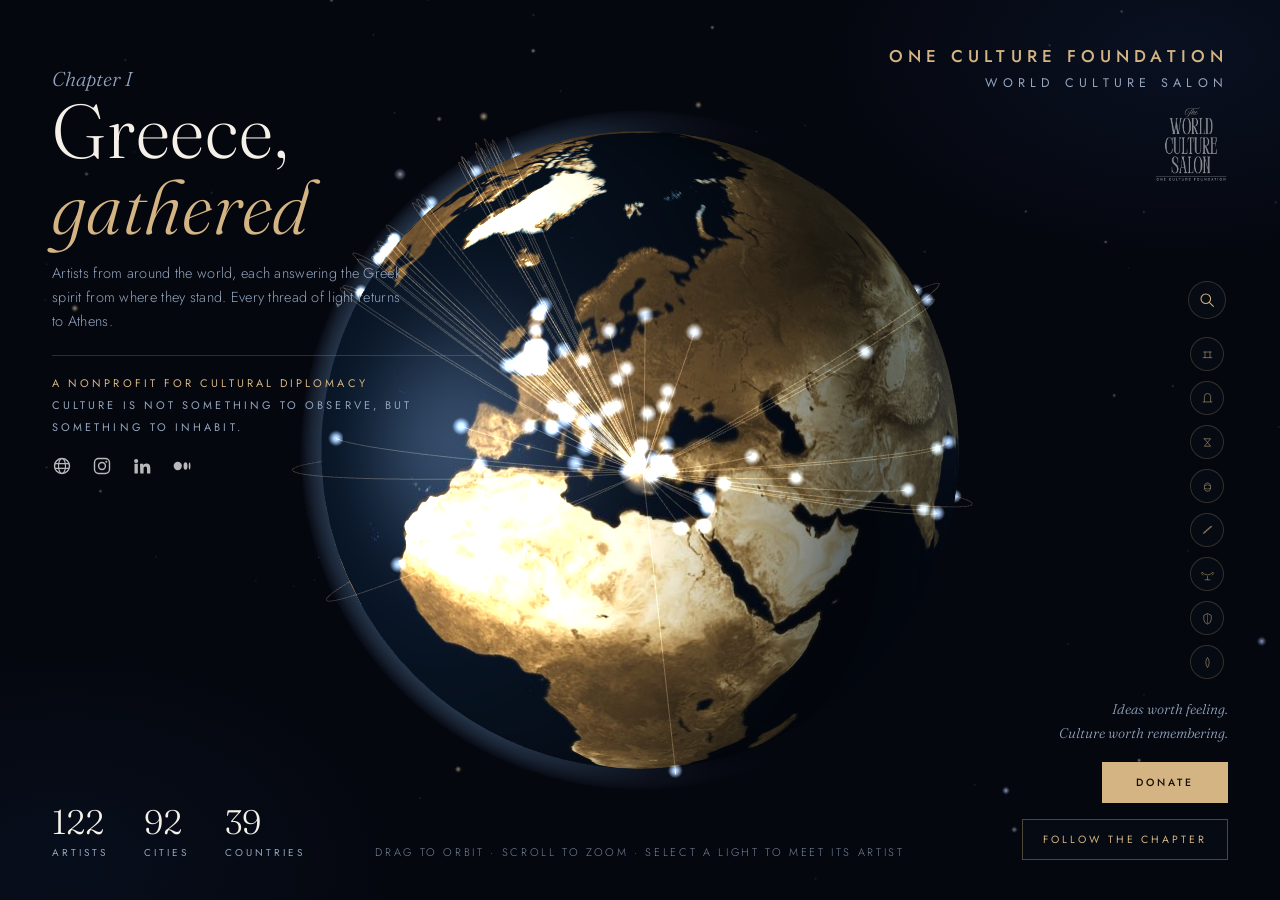
==== index.html @ 8b9537d1 "Match existing per-file line endings" ====
<!DOCTYPE html>
<html lang="en">
<head>
<meta charset="UTF-8">
<meta name="viewport" content="width=device-width, initial-scale=1.0">
<title>World Culture Salon · Chapter I — Greece | One Culture Foundation</title>
<meta name="description" content="Artists from around the world in conversation with the Greek spirit. An interactive gallery by One Culture Foundation.">
<link rel="stylesheet" href="fonts.css">
<style>
  :root{
    --void:#05070f;
    --nebula-violet:#241a4d;
    --nebula-blue:#0c2038;
    --aegean:#7fb3d9;
    --gold:#d4b483;
    --gold-dim:rgba(212,180,131,0.35);
    --marble:#f5f1e8;
    --mist:#93a5bd;
    --hairline:rgba(212,180,131,0.22);
  }
  *{box-sizing:border-box;margin:0;padding:0;}
  html,body{height:100%;overflow:hidden;}
  body{
    background:var(--void);
    color:var(--marble);
    font-family:'Jost','Avenir Next','Segoe UI',sans-serif;
    font-weight:300;
  }
  body.fallback-mode{overflow:auto;height:auto;}
  /* one hue family only — deep aegean, kept to the far corners so the centre stays black */
  body::before{
    content:"";position:fixed;inset:0;z-index:0;pointer-events:none;
    background:
      radial-gradient(ellipse 46% 38% at 92% 6%, rgba(26,54,104,0.20), transparent 60%),
      radial-gradient(ellipse 44% 40% at 5% 96%, rgba(16,46,84,0.18), transparent 60%),
      var(--void);
  }
  #app{position:relative;width:100vw;height:100vh;z-index:1;}
  body.fallback-mode #app{height:auto;min-height:100vh;}
  @supports (height:100dvh){ #app{height:100dvh;} }
  #globe-canvas{position:absolute;inset:0;}

  /* ---------- loading ---------- */
  #loading{
    position:fixed;inset:0;z-index:20;display:flex;
    flex-direction:column;align-items:center;justify-content:center;gap:26px;
    background:var(--void);transition:opacity .8s ease;
  }
  #loading.done{opacity:0;pointer-events:none;}
  #loading .loading-mark{
    width:168px;height:auto;display:block;opacity:0;
    filter:drop-shadow(0 0 28px rgba(212,180,131,0.14));
    animation:markIn 1.5s cubic-bezier(.22,.8,.3,1) .1s both;
  }
  @keyframes markIn{
    from{opacity:0;transform:scale(.95) translateY(8px);}
    to{opacity:1;transform:scale(1) translateY(0);}
  }
  #loading .loading-track{position:relative;animation:rise 1s .6s ease both;}
  #loading .loading-bar{
    width:170px;height:1px;background:rgba(212,180,131,0.18);
    overflow:hidden;position:relative;
  }
  #loading .loading-bar i{
    display:block;height:100%;width:0%;background:var(--gold);
    box-shadow:0 0 9px rgba(212,180,131,0.65);
  }
  /* the shooting star riding the tip of the progress — the same soft
     glow as the artist lights on the globe, trailing a comet tail that
     lengthens as it travels */
  #loading .loading-star{
    position:absolute;top:50%;left:0;width:7px;height:7px;border-radius:50%;
    transform:translate(-50%,-50%);
    background:#fff;
    box-shadow:
      0 0 6px 2px rgba(255,255,255,0.9),
      0 0 14px 6px rgba(212,190,150,0.5),
      0 0 30px 14px rgba(170,195,235,0.22);
  }
  #loading .loading-star::before{
    content:"";position:absolute;right:4px;top:50%;
    width:var(--tail,0px);height:2px;transform:translateY(-50%);
    background:linear-gradient(to left, rgba(255,255,255,0.8), rgba(212,180,131,0.3) 45%, transparent);
    border-radius:2px;
  }
  #loading .loading-label{
    font-size:10px;letter-spacing:0.32em;text-transform:uppercase;color:var(--mist);
    opacity:0;animation:rise 1s .75s ease both;min-height:12px;
  }
  #loading .loading-label b{color:var(--gold);font-weight:400;}

  /* ---------- museum wall label ---------- */
  /* NO animation on this container: an ancestor with a (filling) transform
     animation becomes the containing block for position:fixed children,
     which would pin the desktop top-right eyebrow to this box instead of
     the viewport. The entrance rise lives on the children instead. */
  .label-block{
    position:absolute;top:44px;left:52px;z-index:5;max-width:430px;
  }
  .eyebrow,.chapter,h1,.dek{animation:rise 1.2s ease both;}
  .eyebrow{
    font-size:17px;letter-spacing:0.3em;text-transform:uppercase;
    color:var(--gold);font-weight:500;line-height:1.5;
  }
  .eyebrow a{
    color:var(--gold);text-decoration:none;
    border-bottom:1px solid transparent;padding-bottom:2px;
    transition:border-color .25s,color .25s;
  }
  .eyebrow a:hover,.eyebrow a:focus-visible{
    color:#e3c795;border-bottom-color:var(--gold-dim);
  }
  .eyebrow .salon{
    display:block;font-size:12.5px;letter-spacing:0.42em;
    color:var(--mist);font-weight:400;margin-top:4px;
  }
  /* on desktop the org signature moves to the top-right corner, so the
     chapter title owns the top-left; narrow screens keep it above the title.
     the mark sits under the signature text, completing the lockup — it only
     exists on desktop, where the corner has room for it */
  .sig-mark{display:none;}
  @media (min-width:901px){
    .eyebrow{position:fixed;top:44px;right:52px;text-align:right;z-index:5;}
    .chapter{margin-top:0;}
    .sig-mark{display:block;margin-top:14px;}
    /* the mark speaks through opacity alone — no underline like the text links */
    .eyebrow a.sig-mark,.eyebrow a.sig-mark:hover,.eyebrow a.sig-mark:focus-visible{border-bottom:none;}
    .sig-mark img{width:74px;height:auto;display:block;margin-left:auto;opacity:0.55;transition:opacity .3s;}
    .sig-mark:hover img,.sig-mark:focus-visible img{opacity:0.95;}
  }
  .chapter{
    font-family:'Fraunces',Georgia,serif;font-style:italic;font-weight:300;
    font-size:20px;color:var(--mist);margin-top:22px;
  }
  h1{
    font-family:'Fraunces',Georgia,serif;font-weight:300;
    font-size:76px;line-height:1;letter-spacing:0.01em;
    color:var(--marble);margin-top:2px;
  }
  h1 .accent{color:var(--gold);font-style:italic;}
  .dek{
    margin-top:16px;font-size:14.5px;line-height:1.65;color:var(--mist);
    font-weight:300;letter-spacing:0.02em;max-width:360px;
  }
  .diplomacy{
    margin-top:22px;padding-top:16px;border-top:1px solid var(--hairline);
    font-size:11px;letter-spacing:0.28em;text-transform:uppercase;
    color:var(--gold);font-weight:400;line-height:2;
    animation:rise 1.2s ease both;
  }
  .diplomacy span{color:var(--mist);}
  .social-row{margin-top:18px;display:flex;gap:20px;align-items:center;animation:rise 1.2s .25s ease both;}
  .social-row a{
    color:#fff;opacity:0.72;display:flex;
    padding:6px;margin:-6px; /* bigger hit target, same visual footprint */
    transition:opacity .25s,color .25s;
  }
  .social-row a:hover,.social-row a:focus-visible{opacity:1;color:var(--gold);}
  .social-row svg{width:20px;height:20px;display:block;}

  /* ---------- search & culture buttons ---------- */
  .search-btn{
    position:absolute;top:44px;right:52px;z-index:6;
    width:46px;height:46px;border-radius:50%;
    border:1px solid var(--hairline);background:rgba(9,16,26,0.5);
    backdrop-filter:blur(6px);color:var(--gold);cursor:pointer;
    display:flex;align-items:center;justify-content:center;
    transition:border-color .25s,background .25s;
    animation:rise 1.2s .3s ease both;
  }
  .search-btn:hover,.search-btn:focus-visible{
    border-color:var(--gold);background:rgba(212,180,131,0.12);
  }
  /* the culture rail (below) is the desktop entry point; this button only
     resurfaces on narrow screens where a fixed rail has nowhere to sit */
  .search-btn.culture-btn{right:110px;display:none;}
  body.fallback-mode .search-btn{display:none;}
  /* on desktop the search lives inside the rail, heading the icon column */
  @media (min-width:901px){
    .culture-rail .search-btn{
      position:static;width:38px;height:38px;flex:none;
      margin-bottom:8px;animation:none;
    }
    .culture-rail .search-btn svg{width:16px;height:16px;}
  }

  /* ---------- culture rail: a quiet spine of Greek ideas, off the globe entirely ---------- */
  /* the right edge only has the search button above and the mission line
     below, both short and fixed-height, so a modest fixed clearance clears
     them at any realistic viewport height. overflow is left visible (no
     scroll clipping) because the flyout labels below need to escape the
     rail's own box to the left without being cut off. */
  .culture-rail{
    position:absolute;right:52px;top:190px;bottom:130px;z-index:5;
    display:flex;flex-direction:column;align-items:center;justify-content:center;
    gap:10px;padding:6px 2px;
    animation:rise 1.2s .4s ease both;
  }
  .rail-item{
    position:relative;width:34px;height:34px;border-radius:50%;flex:none;
    border:1px solid var(--hairline);background:rgba(9,16,26,0.45);
    backdrop-filter:blur(4px);color:var(--gold);cursor:pointer;
    display:flex;align-items:center;justify-content:center;
    transition:border-color .25s,background .25s,transform .25s;
  }
  .rail-item svg{width:15px;height:15px;overflow:visible;}
  .rail-item:hover,.rail-item:focus-visible{
    border-color:var(--gold);background:rgba(212,180,131,0.14);transform:scale(1.08);
  }
  .rail-flyout{
    position:absolute;right:52px;top:50%;transform:translateY(-50%) translateX(6px);
    white-space:nowrap;pointer-events:none;text-align:right;
    background:rgba(9,16,26,0.92);border:1px solid var(--hairline);border-radius:3px;
    padding:9px 16px;opacity:0;transition:opacity .2s,transform .2s;
  }
  .rail-flyout b{
    font-family:'Fraunces',Georgia,serif;font-weight:400;font-size:14px;color:var(--marble);
  }
  .rail-flyout i{font-style:italic;color:var(--gold);font-size:12px;margin-left:8px;}
  .rail-item:hover .rail-flyout,.rail-item:focus-visible .rail-flyout{
    opacity:1;transform:translateY(-50%) translateX(0);
  }
  body.fallback-mode .culture-rail{display:none;}

  /* ---------- shared full-screen overlay (search + explore-Greece) ---------- */
  .overlay{
    position:fixed;inset:0;z-index:40;
    display:flex;flex-direction:column;align-items:center;
    padding:14vh 24px 40px;overflow-y:auto;
    opacity:0;transition:opacity .3s ease;
  }
  /* the veil lives on a pseudo-element: backdrop-filter on the overlay
     itself would hijack position:fixed for the close button, which then
     scrolls away with the list */
  .overlay::before{
    content:"";position:fixed;inset:0;z-index:-1;
    background:rgba(5,7,15,0.88);backdrop-filter:blur(12px);
  }
  .overlay.open{opacity:1;}
  .overlay[hidden]{display:none;} /* the display:flex above would otherwise defeat `hidden` */
  .overlay-close{
    position:fixed;top:28px;right:36px;z-index:5;
    width:44px;height:44px;border-radius:50%;
    background:rgba(9,16,26,0.55);border:1px solid var(--hairline);
    color:var(--marble);font-size:19px;line-height:1;
    display:flex;align-items:center;justify-content:center;
    cursor:pointer;font-family:inherit;padding:0;
    backdrop-filter:blur(6px);
    transition:border-color .25s,background .25s,color .25s;
  }
  .overlay-close:hover,.overlay-close:focus-visible{
    color:var(--gold);border-color:var(--gold);background:rgba(212,180,131,0.1);
  }
  .overlay-box{width:min(560px,90vw);display:flex;flex-direction:column;flex:none;}
  .overlay-box.wide{width:min(640px,92vw);}
  .overlay-eyebrow{font-size:11px;letter-spacing:0.32em;text-transform:uppercase;color:var(--gold);}
  .overlay-title{
    font-family:'Fraunces',Georgia,serif;font-weight:300;font-style:italic;
    font-size:32px;color:var(--marble);margin-top:10px;line-height:1.15;
  }
  .overlay-sub{font-size:13px;line-height:1.6;color:var(--mist);margin-top:10px;max-width:46ch;}
  #search-input{
    width:100%;background:none;border:none;outline:none;
    border-bottom:1px solid var(--gold-dim);
    font-family:'Fraunces',Georgia,serif;font-weight:300;font-size:30px;
    color:var(--marble);padding:10px 2px 14px;
    transition:border-color .25s;
  }
  #search-input:focus{border-color:var(--gold);}
  #search-input::placeholder{font-style:italic;color:var(--mist);opacity:0.55;}
  .search-count{
    margin-top:16px;font-size:10px;letter-spacing:0.3em;
    text-transform:uppercase;color:var(--gold);min-height:14px;
  }
  .search-results{
    margin-top:6px;overflow-y:auto;max-height:52vh;
    display:flex;flex-direction:column;
  }
  .search-results::-webkit-scrollbar{width:5px;}
  .search-results::-webkit-scrollbar-thumb{background:var(--gold-dim);border-radius:3px;}
  .search-results .list-row,#culture-list .list-row{border-top:1px solid rgba(212,180,131,0.12);}
  .search-results .list-row:last-child,#culture-list .list-item:last-child .list-row{
    border-bottom:1px solid rgba(212,180,131,0.12);
  }
  #culture-list{margin-top:22px;}
  .lr-greek{font-style:italic;color:var(--gold);font-size:0.82em;margin-left:8px;font-weight:400;}

  /* ---------- stats + legend ---------- */
  .meta-block{position:absolute;bottom:40px;left:52px;z-index:5;animation:rise 1.2s .35s ease both;}
  .stats{display:flex;gap:36px;}
  .stat{
    background:none;border:none;padding:0;font-family:inherit;text-align:left;cursor:pointer;
  }
  .stat b{
    display:block;font-family:'Fraunces',Georgia,serif;font-weight:300;
    font-size:34px;color:var(--marble);line-height:1;transition:color .2s;
  }
  .stat span{
    display:block;margin-top:6px;font-size:10px;letter-spacing:0.3em;
    text-transform:uppercase;color:var(--mist);transition:color .2s;
  }
  .stat:hover b,.stat:focus-visible b{color:var(--gold);}
  .stat:hover span,.stat:focus-visible span{color:var(--gold);}
  .hint{
    position:absolute;bottom:40px;left:50%;z-index:5;
    font-size:11px;letter-spacing:0.24em;text-transform:uppercase;color:var(--mist);
    opacity:0.8;animation:riseCentered 1.2s .5s ease both;white-space:nowrap;
  }
  .mission-block{
    position:absolute;bottom:40px;right:52px;z-index:5;max-width:250px;
    display:flex;flex-direction:column;align-items:flex-end;gap:16px;
  }
  .mission{
    max-width:250px;text-align:right;
    font-family:'Fraunces',Georgia,serif;font-style:italic;font-weight:300;
    font-size:14px;line-height:1.7;color:var(--mist);
    animation:rise 1.2s .5s ease both;
  }
  .follow-btn{
    background:rgba(9,16,26,0.45);border:1px solid var(--gold-dim);color:var(--gold);
    font-family:inherit;font-size:10.5px;letter-spacing:0.28em;text-transform:uppercase;
    padding:12px 20px;cursor:pointer;backdrop-filter:blur(4px);
    transition:border-color .25s,background .25s;
    animation:rise 1.2s .58s ease both;
  }
  .follow-btn:hover,.follow-btn:focus-visible{
    border-color:var(--gold);background:rgba(212,180,131,0.12);
  }
  .follow-btn .fl-short{display:none;}
  /* the one solid-gold element on screen: the olive-branch offering.
     everything else gold is outline or type, so the eye lands here first */
  .donate-btn{
    display:flex;align-items:center;justify-content:center;
    background:var(--gold);color:#171008;text-decoration:none;
    font-family:inherit;font-size:10.5px;letter-spacing:0.28em;text-transform:uppercase;
    font-weight:500;padding:13px 34px;white-space:nowrap;
    transition:background .25s,color .25s;
    animation:rise 1.2s .52s ease both;
  }
  .donate-btn:hover,.donate-btn:focus-visible{background:#f6e7c1;color:#0d0a04;}

  /* ---------- follow-the-chapter overlay ---------- */
  #follow-form{display:flex;gap:14px;align-items:flex-end;margin-top:34px;}
  #follow-email{
    flex:1;background:none;border:none;outline:none;
    border-bottom:1px solid var(--gold-dim);
    font-family:'Fraunces',Georgia,serif;font-weight:300;font-size:22px;
    color:var(--marble);padding:8px 2px 12px;min-width:0;
    transition:border-color .25s;
  }
  #follow-email:focus{border-color:var(--gold);}
  #follow-email::placeholder{font-style:italic;color:var(--mist);opacity:0.55;}
  #follow-submit{
    background:none;border:1px solid var(--gold-dim);color:var(--gold);
    font-family:inherit;font-size:10.5px;letter-spacing:0.26em;text-transform:uppercase;
    padding:13px 22px;cursor:pointer;flex:none;
    transition:border-color .25s,background .25s;
  }
  #follow-submit:hover,#follow-submit:focus-visible{
    border-color:var(--gold);background:rgba(212,180,131,0.12);
  }
  #follow-submit:disabled{opacity:0.5;cursor:default;}
  .follow-note{
    margin-top:18px;font-size:12.5px;letter-spacing:0.06em;color:var(--mist);min-height:16px;
  }
  .follow-note.ok{
    font-family:'Fraunces',Georgia,serif;font-style:italic;font-size:19px;
    color:var(--marble);letter-spacing:0.01em;line-height:1.6;
  }
  /* the quiet invitation that appears under a just-cast vote */
  .follow-nudge,.donate-nudge{
    background:none;border:none;cursor:pointer;font-family:inherit;
    padding:0;margin-top:2px;text-align:left;display:block;
    font-size:11px;letter-spacing:0.05em;color:var(--mist);text-decoration:none;
  }
  .follow-nudge i,.donate-nudge i{
    font-family:'Fraunces',Georgia,serif;font-style:italic;
    font-size:13.5px;color:var(--gold);transition:color .25s;
  }
  .follow-nudge:hover i,.follow-nudge:focus-visible i,
  .donate-nudge:hover i,.donate-nudge:focus-visible i{color:#e3c795;}

  /* ---------- artist panel ---------- */
  #artist-panel{
    position:absolute;top:0;right:0;height:100%;width:400px;z-index:10;
    background:linear-gradient(200deg, rgba(14,16,30,0.92), rgba(5,7,15,0.96));
    border-left:1px solid var(--hairline);
    backdrop-filter:blur(14px);
    transform:translateX(100%);transition:transform .45s cubic-bezier(.22,.8,.3,1);
    padding:30px 34px 44px;display:flex;flex-direction:column;gap:14px;
    overflow-y:auto;
  }
  #artist-panel.open{transform:translateX(0);}
  #artist-panel::-webkit-scrollbar{width:5px;}
  #artist-panel::-webkit-scrollbar-thumb{background:var(--gold-dim);border-radius:3px;}
  .panel-close{
    align-self:flex-end;color:var(--mist);
    font-size:22px;cursor:pointer;line-height:1;flex:none;font-family:inherit;
    position:sticky;top:0;z-index:3;
    width:40px;height:40px;border-radius:50%;padding:0;
    display:flex;align-items:center;justify-content:center;
    background:rgba(9,12,22,0.8);border:1px solid transparent;
    transition:color .25s,border-color .25s;
  }
  .panel-close:hover,.panel-close:focus-visible{color:var(--gold);border-color:var(--hairline);}
  .artwork{
    width:100%;min-height:170px;border-radius:2px;flex:none;
    border:1px solid var(--hairline);
    display:flex;flex-direction:column;align-items:center;justify-content:center;gap:10px;
    padding:24px;text-align:center;position:relative;overflow:hidden;
  }
  .artwork::after{
    content:"";position:absolute;inset:0;
    background:radial-gradient(ellipse at 50% 120%, rgba(212,180,131,0.14), transparent 60%);
    pointer-events:none;
  }
  .artwork .title{
    font-family:'Fraunces',Georgia,serif;font-weight:400;font-style:italic;
    font-size:24px;line-height:1.25;color:var(--marble);
  }
  .artwork .medium{
    font-size:10px;letter-spacing:0.32em;text-transform:uppercase;color:var(--gold);
  }
  #panel-detail,#panel-list,#panel-group{display:flex;flex-direction:column;gap:14px;}
  #panel-detail[hidden],#panel-list[hidden],#panel-group[hidden]{display:none;}
  .panel-eyebrow{
    font-size:10px;letter-spacing:0.32em;text-transform:uppercase;color:var(--gold);margin-top:4px;
  }
  .list-rows{display:flex;flex-direction:column;margin-top:6px;}
  .list-item{border-top:1px solid rgba(212,180,131,0.12);}
  .list-item:last-child{border-bottom:1px solid rgba(212,180,131,0.12);}
  .list-row{
    width:100%;background:none;border:none;
    cursor:pointer;text-align:left;font-family:inherit;
    padding:15px 4px;display:flex;flex-direction:column;gap:3px;
    position:relative;transition:background .2s;
  }
  .list-row:hover,.list-row:focus-visible{background:rgba(212,180,131,0.07);}
  .list-row .lr-name{
    font-family:'Fraunces',Georgia,serif;font-weight:300;font-size:19px;color:var(--marble);
    padding-right:26px;
  }
  .list-row .lr-title{
    font-family:'Fraunces',Georgia,serif;font-style:italic;font-size:13px;color:var(--mist);
  }
  .list-row .lr-loc{font-size:10.5px;letter-spacing:0.08em;color:var(--mist);opacity:0.75;}
  .list-row .lr-chevron{
    position:absolute;top:19px;right:6px;
    color:var(--gold);font-size:13px;line-height:1;
    transition:transform .35s ease;
  }
  .list-item.open .lr-chevron{transform:rotate(45deg);}
  .list-item.open>.list-row{background:rgba(212,180,131,0.06);}
  /* inline detail expands right under its name; 0fr -> 1fr animates the height */
  .row-detail{
    display:grid;grid-template-rows:0fr;
    transition:grid-template-rows .45s cubic-bezier(.22,.8,.3,1);
  }
  .list-item.open>.row-detail{grid-template-rows:1fr;}
  .row-detail-inner{
    overflow:hidden;min-height:0;
    display:flex;flex-direction:column;gap:12px;
  }
  .row-detail-inner>:first-child{margin-top:4px;}
  .row-detail-inner>:last-child{margin-bottom:18px;}
  .artwork.mini{min-height:110px;padding:18px;}
  .artwork.mini .title{font-size:20px;}
  /* nested mini-list of artists inside an expanded city/country row */
  .group-artists{display:flex;flex-direction:column;}
  .group-artist-link{
    background:none;border:none;border-top:1px solid rgba(212,180,131,0.1);
    width:100%;text-align:left;font-family:inherit;cursor:pointer;
    padding:9px 2px;display:flex;justify-content:space-between;align-items:baseline;gap:10px;
    color:var(--marble);font-size:13.5px;transition:color .2s;
  }
  .group-artist-link:hover,.group-artist-link:focus-visible{color:var(--gold);}
  .group-artist-link i{
    font-style:italic;color:var(--mist);font-size:12px;flex:none;
    max-width:55%;overflow:hidden;text-overflow:ellipsis;white-space:nowrap;
  }
  .panel-name{
    font-family:'Fraunces',Georgia,serif;font-weight:300;font-size:32px;line-height:1.1;color:var(--marble);
  }
  .panel-country{font-size:12.5px;letter-spacing:0.08em;color:var(--mist);}
  /* the link row spans the same width as the artwork frame above it:
     each link stretches equally so the outer borders line up */
  .panel-links{display:flex;flex-wrap:wrap;gap:9px;margin-top:4px;}
  .panel-links a{
    flex:1;text-align:center;white-space:nowrap;
    font-size:10px;letter-spacing:0.22em;text-transform:uppercase;text-decoration:none;
    color:var(--gold);border:1px solid var(--gold-dim);
    padding:8px 14px;transition:background .2s,color .2s;font-weight:400;
  }
  .panel-links a:hover,.panel-links a:focus-visible{background:rgba(212,180,131,0.12);}
  .panel-links a.primary{background:var(--gold);color:#171008;font-weight:500;}
  .panel-links a.primary:hover,.panel-links a.primary:focus-visible{background:#e3c795;}
  .vote-btn{
    margin-top:6px;width:100%;padding:13px 16px;cursor:pointer;
    background:none;border:1px solid var(--gold);color:var(--gold);
    font-family:inherit;font-weight:500;font-size:11px;
    letter-spacing:0.26em;text-transform:uppercase;
    transition:background .25s,color .25s,border-color .25s;
  }
  .vote-btn:hover:not(:disabled),.vote-btn:focus-visible:not(:disabled){background:rgba(212,180,131,0.14);}
  .vote-btn:disabled{cursor:default;}
  .vote-btn.voted{background:var(--gold);color:#171008;border-color:var(--gold);}
  .vote-btn.voted .undo-hint{display:none;font-weight:400;}
  .vote-btn.voted:hover .default-text,.vote-btn.voted:focus-visible .default-text{display:none;}
  .vote-btn.voted:hover .undo-hint,.vote-btn.voted:focus-visible .undo-hint{display:inline;}
  .vote-btn.voted:hover,.vote-btn.voted:focus-visible{background:none;color:var(--gold);}
  .panel-section-label{
    font-size:10px;letter-spacing:0.32em;text-transform:uppercase;color:var(--mist);
    margin-top:10px;padding-top:14px;border-top:1px solid rgba(212,180,131,0.12);
  }
  .panel-bio{font-size:13px;line-height:1.75;color:#c3cdd9;font-weight:300;}

  /* ---------- no-WebGL fallback ---------- */
  #fallback{display:none;position:relative;z-index:2;padding:56px 52px 80px;}
  body.fallback-mode #fallback{display:block;}
  body.fallback-mode .label-block,
  body.fallback-mode .meta-block,
  body.fallback-mode .hint,
  body.fallback-mode .mission-block,
  body.fallback-mode #globe-canvas{display:none;}
  #fallback .fb-head{max-width:760px;margin-bottom:10px;}
  #fallback .fb-note{
    margin-top:18px;padding:14px 18px;border:1px solid var(--hairline);
    font-size:12.5px;line-height:1.7;color:var(--mist);max-width:640px;
  }
  #fallback h1{font-size:56px;margin-top:6px;}
  .fb-grid{
    display:grid;grid-template-columns:repeat(auto-fill,minmax(280px,1fr));
    gap:1px;background:rgba(212,180,131,0.14);margin-top:44px;
    border:1px solid rgba(212,180,131,0.14);
  }
  .fb-card{background:#080b15;padding:22px 24px 24px;display:flex;flex-direction:column;gap:7px;}
  .fb-card .idx{font-size:9.5px;letter-spacing:0.3em;text-transform:uppercase;color:var(--gold);}
  .fb-card .nm{font-family:'Fraunces',Georgia,serif;font-size:22px;font-weight:300;line-height:1.2;}
  .fb-card .loc{font-size:11.5px;color:var(--mist);letter-spacing:0.05em;}
  .fb-card .ttl{font-family:'Fraunces',Georgia,serif;font-style:italic;font-size:15px;color:#c3cdd9;margin-top:4px;}
  .fb-card .med{font-size:9.5px;letter-spacing:0.28em;text-transform:uppercase;color:var(--gold);opacity:0.8;}
  .fb-card .lk{display:flex;gap:8px;flex-wrap:wrap;margin-top:8px;}
  .fb-card .lk a{
    font-size:9.5px;letter-spacing:0.2em;text-transform:uppercase;text-decoration:none;
    color:var(--gold);border:1px solid var(--gold-dim);padding:6px 11px;
  }
  .fb-card .lk a:hover{background:rgba(212,180,131,0.12);}
  .fb-card .vote-btn{margin-top:10px;padding:11px 12px;letter-spacing:0.2em;}

  /* the to-frame deliberately carries no transform: fill-mode:both would
     otherwise pin a transform on the element forever, and a transformed
     ancestor hijacks position:fixed descendants (the top-right eyebrow) */
  @keyframes rise{from{opacity:0;transform:translateY(14px);}to{opacity:1;}}
  /* keeps the horizontal centering the rise animation would otherwise overwrite */
  @keyframes riseCentered{
    from{opacity:0;transform:translateX(-50%) translateY(14px);}
    to{opacity:0.8;transform:translateX(-50%) translateY(0);}
  }
  /* the centered hint owns the bottom edge; decorative neighbours yield when space runs out */
  /* narrow screens keep the mark but drop the tagline text */
  @media (max-width:1200px){ .mission{display:none;} }
  /* too narrow for the hint to clear the stats sideways, so lift it clear instead */
  @media (min-width:901px) and (max-width:1250px){ .hint{bottom:104px;} }
  /* short desktop viewports: the right column runs out of vertical room,
     so the mission line yields and the two actions keep the corner */
  @media (min-width:901px) and (max-height:800px){
    .mission{display:none;}
  }
  @media (prefers-reduced-motion: reduce){
    *{animation:none !important;transition:none !important;}
  }
  @media (max-width:900px){
    /* display:contents (not none) so the search button inside the rail
       escapes to its absolute top-right position; only the icons hide */
    .culture-rail{display:contents;}
    .culture-rail .rail-item{display:none;}
    .search-btn.culture-btn{display:flex;}
    .label-block{left:24px;top:24px;max-width:300px;}
    h1{font-size:48px;}
    .meta-block{left:24px;bottom:24px;}
    .mission-block{right:24px;bottom:24px;}
    .hint{display:none;}
    #artist-panel{width:100%;}
    #fallback{padding:36px 24px 60px;}
    #fallback h1{font-size:38px;}
  }
  @media (max-width:700px){
    .search-btn{top:16px;right:16px;width:42px;height:42px;}
    .search-btn.culture-btn{right:66px;}
    /* fully opaque on phones so a tap can never fall through to the
       buttons underneath */
    .overlay-close{top:14px;right:14px;background:#0d1322;border-color:var(--gold-dim);}
    .overlay{padding-top:11vh;}
    .overlay-title{font-size:24px;}
    #search-input{font-size:22px;}
    .label-block{left:20px;right:120px;top:16px;max-width:none;}
    .eyebrow{font-size:13px;letter-spacing:0.24em;}
    .eyebrow .salon{font-size:10px;letter-spacing:0.3em;margin-top:2px;}
    .chapter{font-size:13px;margin-top:10px;}
    h1{font-size:38px;line-height:1.05;}
    .dek{display:block;font-size:12.5px;line-height:1.6;margin-top:10px;max-width:36ch;}
    .diplomacy{display:none;}
    .social-row{margin-top:12px;gap:16px;}
    .social-row svg{width:15px;height:15px;}
    .meta-block{left:16px;bottom:20px;}
    /* bottom bar: stats hold the left corner; Donate stacks above
       Subscribe in the right corner, and the globe rests just above */
    .mission-block{right:16px;bottom:20px;max-width:none;gap:8px;}
    /* the two actions share one box size: donate stretches to match the
       wider subscribe, and both carry the same vertical padding */
    .donate-btn{font-size:9px;letter-spacing:0.2em;padding:11px 12px;align-self:stretch;}
    .follow-btn{font-size:9px;letter-spacing:0.22em;padding:11px 12px;}
    .follow-btn .fl-long{display:none;}
    .follow-btn .fl-short{display:inline;}
    #follow-form{gap:10px;margin-top:26px;flex-direction:column;align-items:stretch;}
    #follow-email{font-size:18px;}
    #follow-submit{padding:12px 18px;}
    /* compact three-column stats: number over label, narrow enough to
       share the bottom bar with the two buttons on the right */
    .stats{gap:13px;}
    .stat b{font-size:17px;}
    .stat span{margin-top:2px;font-size:7px;letter-spacing:0.12em;}
    #artist-panel{width:100%;padding:16px 22px 40px;}
    .panel-close{
      font-size:22px;width:44px;height:44px;margin-right:-6px;
      background:#0d1322;border-color:var(--gold-dim);
    }
    .panel-name{font-size:26px;}
    .artwork{min-height:130px;}
    .vote-btn{padding:15px 16px;}
  }
  /* tablet portrait (iPad): a grand phone, not a squeezed desktop —
     the label block gets room to breathe and the corners loosen up */
  @media (min-width:701px) and (max-width:900px){
    .label-block{left:40px;top:40px;max-width:440px;}
    h1{font-size:58px;}
    .search-btn{top:40px;right:40px;}
    .search-btn.culture-btn{right:100px;}
    .meta-block{left:40px;bottom:40px;}
    .mission-block{right:40px;bottom:40px;}
  }
  /* tablet landscape / small desktop: the headline scales to the room,
     and the culture rail folds into a single quiet toggle */
  .rail-toggle{display:none;}
  .rail-toggle svg{transition:transform .3s ease;}
  .culture-rail.open .rail-toggle svg{transform:rotate(90deg);}
  @media (min-width:901px) and (max-width:1200px){
    h1{font-size:58px;}
    .label-block{max-width:380px;}
    .eyebrow{font-size:15px;}
    .sig-mark img{width:64px;}
    .rail-toggle{display:flex;}
    .culture-rail:not(.open) .rail-item:not(.rail-toggle),
    .culture-rail:not(.open) .search-btn{display:none;}
  }
</style>
</head>
<body>
<div id="loading">
  <img class="loading-mark" src="logo.png" width="336" height="346" alt="One Culture Foundation — World Culture Salon">
  <div class="loading-track">
    <div class="loading-bar" id="loading-bar"><i id="loading-fill"></i></div>
    <span class="loading-star" id="loading-star" aria-hidden="true"></span>
  </div>
  <div class="loading-label" id="loading-label">Gathering the light</div>
</div>

<div id="app">
  <canvas id="globe-canvas"></canvas>

  <div class="label-block">
    <div class="eyebrow"><a href="https://www.oneculturefdn.org/" target="_blank" rel="noopener">One Culture Foundation</a><span class="salon">World Culture Salon</span><a class="sig-mark" href="https://www.oneculturefdn.org/" target="_blank" rel="noopener" aria-label="One Culture Foundation"><img src="logo.png" alt=""></a></div>
    <div class="chapter">Chapter I</div>
    <h1>Greece, <span class="accent">gathered</span></h1>
    <p class="dek">Artists from around the world, each answering the Greek spirit from where they stand. Every thread of light returns to Athens.</p>
    <div class="diplomacy">A Nonprofit for Cultural Diplomacy<br><span>Culture is not something to observe, but something to inhabit.</span></div>
    <div class="social-row">
      <a href="https://www.oneculturefdn.org/" target="_blank" rel="noopener" aria-label="One Culture Foundation website">
        <svg viewBox="0 0 24 24" fill="none" aria-hidden="true"><circle cx="12" cy="12" r="9" stroke="currentColor" stroke-width="1.7"/><ellipse cx="12" cy="12" rx="4.2" ry="9" stroke="currentColor" stroke-width="1.4"/><path d="M3.6 9.2h16.8M3.6 14.8h16.8" stroke="currentColor" stroke-width="1.4"/></svg>
      </a>
      <a href="https://www.instagram.com/worldculturesalon" target="_blank" rel="noopener" aria-label="Instagram">
        <svg viewBox="0 0 24 24" fill="none" aria-hidden="true"><rect x="3" y="3" width="18" height="18" rx="5" stroke="currentColor" stroke-width="1.7"/><circle cx="12" cy="12" r="4.1" stroke="currentColor" stroke-width="1.7"/><circle cx="17.2" cy="6.8" r="1.2" fill="currentColor"/></svg>
      </a>
      <a href="https://www.linkedin.com/showcase/world-culture-salon/" target="_blank" rel="noopener" aria-label="LinkedIn">
        <svg viewBox="0 0 24 24" fill="currentColor" aria-hidden="true"><path d="M4.98 3.5a2.5 2.5 0 1 1 0 5 2.5 2.5 0 0 1 0-5zM3 9.4h4V21H3zM9.6 9.4h3.8v1.6h.06c.53-.95 1.83-1.95 3.76-1.95 4.02 0 4.78 2.55 4.78 5.86V21h-4v-5.5c0-1.32-.03-3.02-1.9-3.02-1.9 0-2.2 1.43-2.2 2.92V21h-4z"/></svg>
      </a>
      <a href="https://worldculturesalon.medium.com/" target="_blank" rel="noopener" aria-label="Medium">
        <svg viewBox="0 0 24 24" fill="currentColor" aria-hidden="true"><ellipse cx="6.9" cy="12" rx="4.9" ry="5"/><ellipse cx="16.2" cy="12" rx="2.35" ry="4.5"/><ellipse cx="21.1" cy="12" rx="1" ry="4.1"/></svg>
      </a>
    </div>
  </div>

  <button class="search-btn culture-btn" id="culture-btn" aria-label="Explore Greek culture">
    <svg width="19" height="19" viewBox="0 0 24 24" fill="none" aria-hidden="true">
      <path d="M6 20c2-6 2-11 0-16" stroke="currentColor" stroke-width="1.3" stroke-linecap="round"/>
      <path d="M18 20c-2-6-2-11 0-16" stroke="currentColor" stroke-width="1.3" stroke-linecap="round"/>
      <path d="M6 6c2 1 4 1 6 0M6 11c2 1 4 1 6 0M6 16c2 1 4 1 6 0" stroke="currentColor" stroke-width="1.1" stroke-linecap="round"/>
      <path d="M18 6c-2 1-4 1-6 0M18 11c-2 1-4 1-6 0M18 16c-2 1-4 1-6 0" stroke="currentColor" stroke-width="1.1" stroke-linecap="round"/>
    </svg>
  </button>

  <div id="search-overlay" class="overlay" hidden>
    <button class="overlay-close" id="search-close" aria-label="Close search">✕</button>
    <div class="overlay-box">
      <input id="search-input" type="text" placeholder="Search an artist, a work, a city…" autocomplete="off">
      <div class="search-count" id="search-count"></div>
      <div class="search-results" id="search-results"></div>
    </div>
  </div>

  <div id="culture-overlay" class="overlay" hidden>
    <button class="overlay-close" id="culture-close" aria-label="Close">✕</button>
    <div class="overlay-box wide">
      <div class="overlay-eyebrow">The Greek Spirit</div>
      <div class="overlay-title">Eight ideas that outlasted the myths</div>
      <div class="overlay-sub">Words the Greeks kept because ordinary language wasn't enough — each one still standing somewhere on the map.</div>
      <div class="list-rows" id="culture-list"></div>
    </div>
  </div>

  <div id="follow-overlay" class="overlay" hidden>
    <button class="overlay-close" id="follow-close" aria-label="Close">✕</button>
    <div class="overlay-box">
      <div class="overlay-eyebrow">World Culture Salon</div>
      <div class="overlay-title">Follow the Chapter</div>
      <div class="overlay-sub">Chapter I is still unfolding — artists keep arriving, the vote is open, and the story ends in an exhibition. Leave your email and we'll write when something true happens. No noise, ever.</div>
      <form id="follow-form" novalidate>
        <input id="follow-email" type="email" placeholder="Your email" autocomplete="email" spellcheck="false">
        <button type="submit" id="follow-submit">Subscribe</button>
      </form>
      <div class="follow-note" id="follow-note"></div>
    </div>
  </div>

  <div class="meta-block">
    <div class="stats">
      <button class="stat" id="stat-artists-btn" aria-label="See every artist"><b id="stat-artists">—</b><span>Artists</span></button>
      <button class="stat" id="stat-locations-btn" aria-label="See every city"><b id="stat-locations">—</b><span>Cities</span></button>
      <button class="stat" id="stat-countries-btn" aria-label="See every country"><b id="stat-countries">—</b><span>Countries</span></button>
    </div>
  </div>

  <nav class="culture-rail" id="culture-rail" aria-label="Search and explore Greek culture">
    <button class="rail-item rail-toggle" id="rail-toggle" aria-label="Search and explore Greek culture" aria-expanded="false">
      <svg viewBox="0 0 48 48" fill="none" aria-hidden="true"><circle cx="24" cy="11" r="2.7" fill="currentColor"/><circle cx="24" cy="24" r="2.7" fill="currentColor"/><circle cx="24" cy="37" r="2.7" fill="currentColor"/></svg>
    </button>
    <button class="search-btn" id="search-btn" aria-label="Search artists">
      <svg width="19" height="19" viewBox="0 0 20 20" fill="none" aria-hidden="true">
        <circle cx="8.5" cy="8.5" r="6" stroke="currentColor" stroke-width="1.3"/>
        <line x1="13.2" y1="13.2" x2="18" y2="18" stroke="currentColor" stroke-width="1.3" stroke-linecap="round"/>
      </svg>
    </button>
    <button class="rail-item" data-key="agora" aria-label="Agora">
      <svg viewBox="0 0 48 48" fill="none"><path d="M16 34V16M32 34V16M12 16h24M10 34h28" stroke="currentColor" stroke-width="1.6" stroke-linecap="round"/></svg>
      <span class="rail-flyout"><b>Agora</b><i>ἀγορά</i></span>
    </button>
    <button class="rail-item" data-key="xenia" aria-label="Xenia">
      <svg viewBox="0 0 48 48" fill="none"><path d="M14 34V18a10 10 0 0 1 20 0v16M10 35h28" stroke="currentColor" stroke-width="1.6" stroke-linecap="round"/></svg>
      <span class="rail-flyout"><b>Xenia</b><i>ξενία</i></span>
    </button>
    <button class="rail-item" data-key="kairos" aria-label="Kairos">
      <svg viewBox="0 0 48 48" fill="none"><path d="M14 12H34L24 24L34 36H14L24 24L14 12Z" stroke="currentColor" stroke-width="1.6" stroke-linejoin="round" stroke-linecap="round"/></svg>
      <span class="rail-flyout"><b>Kairos</b><i>καιρός</i></span>
    </button>
    <button class="rail-item" data-key="omphalos" aria-label="Omphalos">
      <svg viewBox="0 0 48 48" fill="none"><ellipse cx="24" cy="26" rx="10" ry="13" stroke="currentColor" stroke-width="1.6"/><path d="M16 21q8 -6 16 0M15 30q9 5 18 0" stroke="currentColor" stroke-width="1.3" stroke-linecap="round"/></svg>
      <span class="rail-flyout"><b>Omphalos</b><i>ὀμφαλός</i></span>
    </button>
    <button class="rail-item" data-key="olive" aria-label="The Olive Branch">
      <svg viewBox="0 0 48 48" fill="none"><path d="M10 34Q24 20 38 10" stroke="currentColor" stroke-width="1.6" stroke-linecap="round"/><ellipse cx="16" cy="29" rx="4.4" ry="2" transform="rotate(-30 16 29)" stroke="currentColor" stroke-width="1.2"/><ellipse cx="24" cy="21.5" rx="4.4" ry="2" transform="rotate(-35 24 21.5)" stroke="currentColor" stroke-width="1.2"/><ellipse cx="32" cy="14.5" rx="4.4" ry="2" transform="rotate(-40 32 14.5)" stroke="currentColor" stroke-width="1.2"/></svg>
      <span class="rail-flyout"><b>The Olive Branch</b><i>ἐλαία</i></span>
    </button>
    <button class="rail-item" data-key="symposium" aria-label="Symposium">
      <svg viewBox="0 0 48 48" fill="none"><path d="M8 18Q24 34 40 18M6 17q-4 5 3 9M42 17q4 5 -3 9M24 30v10M16 41h16" stroke="currentColor" stroke-width="1.5" stroke-linecap="round"/></svg>
      <span class="rail-flyout"><b>Symposium</b><i>συμπόσιον</i></span>
    </button>
    <button class="rail-item" data-key="philotimo" aria-label="Philotimo">
      <svg viewBox="0 0 48 48" fill="none"><path d="M24 8L36 14V26Q36 38 24 42Q12 38 12 26V14Z" stroke="currentColor" stroke-width="1.6" stroke-linejoin="round"/><path d="M24 10V40" stroke="currentColor" stroke-width="1.2"/></svg>
      <span class="rail-flyout"><b>Philotimo</b><i>φιλότιμο</i></span>
    </button>
    <button class="rail-item" data-key="meraki" aria-label="Meraki">
      <svg viewBox="0 0 48 48" fill="none"><path d="M24 8C32 20 30 30 24 40C18 30 16 20 24 8Z" stroke="currentColor" stroke-width="1.6" stroke-linejoin="round"/></svg>
      <span class="rail-flyout"><b>Meraki</b><i>μεράκι</i></span>
    </button>
  </nav>

  <div class="hint">Drag to orbit · Scroll to zoom · Select a light to meet its artist</div>
  <div class="mission-block">
    <div class="mission">Ideas worth feeling.<br>Culture worth remembering.</div>
    <a class="donate-btn" href="https://www.oneculturefdn.org/donation" target="_blank" rel="noopener" aria-label="Donate to One Culture Foundation">Donate</a>
    <button class="follow-btn" id="follow-btn"><span class="fl-long">Follow the Chapter</span><span class="fl-short">Subscribe</span></button>
  </div>

  <aside id="artist-panel" aria-label="Artist detail">
    <button class="panel-close" id="panel-close" aria-label="Close">✕</button>

    <div id="panel-list" hidden>
      <div class="panel-eyebrow" id="list-eyebrow">A Gathering of Lights</div>
      <div class="panel-name" id="list-city"></div>
      <div class="panel-country" id="list-count"></div>
      <div class="list-rows" id="list-rows"></div>
    </div>

    <div id="panel-group" hidden>
      <div class="panel-eyebrow" id="group-eyebrow"></div>
      <div class="panel-name" id="group-title"></div>
      <div class="panel-country" id="group-subtitle"></div>
      <div class="list-rows" id="group-rows"></div>
    </div>

    <div id="panel-detail">
      <div class="artwork">
        <div class="title" id="panel-title"></div>
        <div class="medium" id="panel-medium"></div>
      </div>
      <div class="panel-eyebrow" id="panel-continent"></div>
      <div class="panel-name" id="panel-name"></div>
      <div class="panel-country" id="panel-country"></div>
      <div class="panel-links" id="panel-links"></div>
      <button class="vote-btn" id="panel-vote">♡ Vote for this artist</button>
      <div class="panel-section-label">Artist</div>
      <div class="panel-bio" id="panel-bio"></div>
      <div class="panel-section-label" id="panel-statement-label">On the Greek Spirit</div>
      <div class="panel-bio" id="panel-statement"></div>
    </div>
  </aside>

  <div id="fallback">
    <div class="fb-head">
      <div class="eyebrow"><a href="https://www.oneculturefdn.org/" target="_blank" rel="noopener">One Culture Foundation</a><span class="salon">World Culture Salon</span></div>
      <div class="chapter">Chapter I</div>
      <h1>Greece, <span class="accent">gathered</span></h1>
      <div class="fb-note">
        This browser cannot display the interactive globe, so here is the full gallery as a list.
        Every artist, link and vote works exactly the same.
      </div>
    </div>
    <div class="fb-grid" id="fb-grid"></div>
  </div>
</div>

<script src="vendor/three.min.js"></script>
<script src="vendor/OrbitControls.js"></script>
<script>
const ARTISTS = [{"index":1,"name":"Noemi Gunea","location":"London, UK","continent":"Europe","country":"United Kingdom","lat":49.757,"lng":-1.878,"website":"www.noemigunea.com","social":"@noemigunea","bio":"Noemi Gunea is a Romanian performance artist based in London and makes surreal comedy about wellness and economics. This radio play was created in collaboration with British artist Grace Lambert, and was nominated for a BBC Audio Drama Award.","title":"Free Your Mind","medium":"Sound","artworkLink":"https://soundcloud.com/grace-lambert-207283757/free-your-mind-by-cheap-thrills-radio-play/s-bBHVsyrcDSm","statement":"The radio play follows two friends who want to stop word catastrophes by going back in time to Ancient Greece to close Pandora's Box."},{"index":2,"name":"Jean-Michel Rolland","location":"Marseille, France","continent":"Europe","country":"France","lat":42.95,"lng":6.77,"website":"http://franetjim.free.fr/jim_eng.html","social":"https://www.instagram.com/jimrolland13/","bio":"Jean-Michel Rolland is a French artist born in 1972. A long time a musician and a painter, he brings together his two passions - the sound and the image - in digital arts since 2010. Through video artworks, generative art, audiovisual performances and interactive installations, he questions the temporality, a genuine fourth dimension inherent to moving image, as well as the duality between his two favorite mediums, the sound and the visual.","title":"Amours perdues : l'espoir","medium":"Video","artworkLink":"https://www.youtube.com/watch?v=POqb7xbpi14","statement":"The radio play follows two friends who want to stop word catastrophes by going back in time to Ancient Greece to close Pandora's Box."},{"index":3,"name":"Adu Tornero","location":"Barcelona, Spain","continent":"Europe","country":"Spain","lat":42.44,"lng":2.87,"website":"https://www.adutornero.com","social":"https://www.instagram.com/adutornerov/","bio":"Barcelona-based artist delving into a deep curiosity for human morality and the complexities of how we live. Organised into layered narratives, which serve as visual fables, capturing the messy, beautiful, and often contradictory nature of human existence. Exploring psychological traits and emotions that evolve throughout a lifespan. Ultimately, his art is a direct reflection of an evolving collection of ideas, textures, and observations of daily life.","title":"Hostile soil unfolding","medium":"Painting","artworkLink":"https://www.adutornero.com/product/hostile-soil-unfolding","statement":"This work reinterprets Greek culture by stripping away historicist realism to unearth the primal, sensory memory of Greek mythology. At its center, a personal interpretation, heavily textured, star-patterned of Pegasus. The mythological beast perates not as a sterile classical icon, but as a volatile, raw psychological force juxtaposed against a looming fortress and a fragmented, guarded soldier. The piece explores how ancient allegories of inspiration, warfare, and destiny persist as visceral, hand-drawn archetypes in our contemporary subconscious."},{"index":4,"name":"Giacomo matarazzo","location":"Milan, Italy","continent":"Europe","country":"Italy","lat":44.06,"lng":9.19,"website":"Studiogiamata.com","social":"@studiogiamata","bio":"Giacomo Matarazzo (b. 1979) is an Italian artist and engineer in France. His work merges structural rigor with organic vitality. Through geometric deconstruction and pop-art color blocking, he transforms human anatomy, classical myths, and natural landscapes into vibrant masterpieces. Aligned with Green Culture, his art reflects a sustainable human-ecological balance. Exhibited internationally (Rome '26, Pau '25), he also translates his art into sustainable fashion via Studio Giamata.","title":"Patroclo","medium":"Painting","artworkLink":"https://studiogiamata.com/blogs/infos/patroclo","statement":"My artistic practice is deeply rooted in the foundations of Greek culture, particularly its mythological narratives and its historical pursuit of anatomical and structural harmony. Rather than treating these ancient concepts as relics, my work actively deconstructs and reimagines them to reflect contemporary psychological and social tensions. In pieces like Patroclo and Medusa, I directly engage with Greek archetypes. My painting Patroclo strips away classical romanticism to explore the raw emotional weight of sacrifice and human vulnerability in the fallen hero. Similarly, my interpretation of Medusa subverts the traditional ancient narrative of a defeated monster, reclaiming her image as…"},{"index":5,"name":"Alessandra Maisto","location":"Naples, Italy","continent":"Europe","country":"Italy","lat":40.85,"lng":13.57,"website":"www.alessandramaistoart.com","social":"https://www.instagram.com/alessandramaisto_ug/","bio":"Alessandra Maisto (Naples, 1990) graduated from the Academy of Fine Arts. Inspired by the Neapolitan Informal movement, she weaves together mythology, astronomy and spirituality. Her art is an initiatory rite that elevates body and spirit beyond the material world: using paint, molten wax and raw fabrics, she creates contemporary reliquaries where light and shadow interact. Her visual symbol, the golden almond-shaped eye, acts as a threshold between the visible and the invisible.","title":"Rhea and Maternity","medium":"Painting","artworkLink":"https://drive.google.com/file/d/1G4StzZqD80jMeRecJLyuYesztS4Jc4lB/view?usp=sharing","statement":"The artwork \"Rhea e Maternità, tecn mista, 80x60 cm\" deeply connects with Greek culture, not as a mere academic reference, but as an anthropological reactivation of myth. In Hellenic mythology, Rhea is the Great Mother—the ancestral earth that generates and protects life—but she is also a tragic figure, marked by the pain of safeguarding her children from destruction. The painting captures this dual spirit: the sacredness of the divine and the vulnerability of the human. Through expressive gestures and textured layers, Rhea’s body emerges as an archaic landscape where flesh merges with nature (symbolized by the stalks of wheat, a classical attribute of the goddess). The connection to Greek…"},{"index":6,"name":"Sorina Peia","location":"Bucharest, Romania","continent":"Europe","country":"Romania","lat":45.83,"lng":24.7,"website":"https://sorinapeia.art","social":"https://www.instagram.com/sorinapeia","bio":"Sorina Peia is a Romanian visual artist exploring consciousness, nature, and the cosmos through symbolic painting. Working with acrylic on canvas, she creates immersive compositions where light, archetypal forms, and organic elements express transformation and interconnectedness. Her work invites contemplation and reflects a universal search for beauty, harmony, and human connection.","title":"Solar Heart, Terra, Alpha","medium":"Painting","artworkLink":"https://sorinapeia.art/gallery/solar-heart https://sorinapeia.art/gallery/terra https://sorinapeia.art/gallery/alpha","statement":"My work does not depict Greek culture directly; it engages with ideas that have shaped it for centuries. I explore beauty, harmony, mythology, and the relationship between humanity and the cosmos through a contemporary symbolic language. Inspired by the timeless search for wisdom and interconnectedness, my paintings invite contemplation and dialogue across cultures, echoing the philosophical spirit that continues to resonate from ancient Greece to the present."},{"index":7,"name":"Ranadeep Bhattacharyya & Judhajit Bagchi","location":"Mumbai, India","continent":"Asia","country":"India","lat":18.03,"lng":74.63,"website":"https://yaanusfilms.com/","social":"https://www.instagram.com/ranadeepjudhajit/ https://www.instagram.com/judhajituniverse/ https://www.instagram.com/ranadeep.bhattacharyya/","bio":"Ranadeep Bhattacharyya and Judhajit Bagchi are Indian filmmakers, visual artists, photographers and co-founders of Yaanus Films, Mumbai. Ranadeep is also a published poet, while Judhajit recently worked as Director of Photography on Onir’s *Tumhari Khushboo*. Their films include Amen and National Award-winning Children of the Soil, with wider honours from Cannes Corporate Media & TV Awards, Stevie Awards, Telly Awards, IPA and PX3.","title":"Glimmers","medium":"Video","artworkLink":"https://drive.google.com/file/d/19Lna5dEA-JZgs3nBOIjoSciGcGDCDm2V/view?usp=sharing","statement":"Glimmers relates to Greek culture through its meditation on the body, light, beauty and transformation. Rather than referencing Greece literally, the work enters the spirit of Greek mythology and philosophy: the human form emerging from darkness, touched by light, becoming almost divine, fragile and cosmic at once. The video evokes the tension between the Apollonian and the Dionysian — clarity and ecstasy, form and surrender, beauty and excess. Bodies appear like moving sculptures, illuminated by colour, glitter and shadow, suggesting both ancient ritual and contemporary dream. The work also carries the echo of Plato’s cave: what we see may be only a flicker, a reflection, a brief illusion,…"},{"index":8,"name":"Krešimira Gojanović","location":"Zagreb, Croatia","continent":"Europe","country":"Croatia","lat":46.16,"lng":17.03,"website":"https://kresimira.wordpress.com/","social":"https://www.facebook.com/kresimira.gojanovic/","bio":"Krešimira Gojanović (born 1970, Osijek, Croatia) graduated from the Academy of Fine Arts in Zagreb in 1993 and earned an M.A. in Visual Communication Design from the Academy of Fine Arts and Design (ALUO), Ljubljana, in 2010. A member of the Croatian Association of Independent Artists since 1997, she has held 51 solo exhibitions and participated in 125 juried group exhibitions. Her work explores mythology, ecofeminism, nature, the collective unconscious, and female spirituality.","title":"Eleusinian Mysteries - Demeter and Persephone","medium":"Digital","artworkLink":"https://drive.google.com/file/d/1AvfDtHmWTHOghzKd2plUo7GoXfBPYR8X/view?usp=sharing","statement":"Last year, I created a series of digital illustrations entitled ''Digital Mythology'', focusing primarily on figures from Greek mythology. The series includes various goddesses such as Aphrodite, Persephone, and Artemis, as well as gods like Dionysus and hybrid creatures such as the Minotaur and the Centaur. The complete series consists of 30 digital illustrations. I am submitting one of its most representative works, depicting Demeter and Persephone, who symbolize the divine mother and daughter, embodying nature's perpetual cycle of seasonal change, renewal, and transformation. Greek mythology has long been a recurring theme in my artistic practice. I believe it represents one of the…"},{"index":9,"name":"Dwora Fried","location":"Los Angeles, USA","continent":"Americas","country":"United States","lat":35.8,"lng":-117.89,"website":"www.dworafried.com","social":"instagram.com/dworafried","bio":"Lentos Kunstmuseum, Linz, Austria “Mädchen sein!? Vom Tafelbild zu Social Media\", 2026 Jüdisches Museum Wien, Vienna, Austria\"The Third Generation. The Holocaust in Family Memory\" 2025 \"Bye Bye Confidence\" Wien Museum, Vienna, Austria 2024 Permanent Collections: Lentos Kuntsmuseum Linz, Austria - 2026 POLIN Museum, Warsaw, Poland - 2025 Glendale College, Glendale, California - 2022 Cerritos College, Cerritos, California - 2020 Wien Museum-MUSA, Vienna, Austria - 2014","title":"Deportation","medium":"Assemblage","artworkLink":"https://www.dropbox.com/scl/fi/3gvqyzhhpo7bpt90dmse0/2026-04-24-00.58.15.jpg?rlkey=hfgac0qltrnaebcnb5pdv5nca&st=bzf0j3f6&dl=0","statement":"My work is about universal memories, life as a greek tragedy, the fears and joys that come with that memory and sharing those feelings with everyone"},{"index":10,"name":"Petrasakis","location":"Cyprus","continent":"Europe","country":"Cyprus","lat":34.43,"lng":33.08,"website":"https://www.artavita.com/artists/2785-petrasakis","social":"https://www.facebook.com/facerocks.petrasakis/","bio":"I was always attracted by the peculiar shapes,colours and the mixture of minerals,certain stones were formed and filled with, billion years ago. Consequently,I started collecting stones which appeared most interesting to me, and my collection was growing week by week.","title":"Cyclop (PS-44)","medium":"Sculpture","artworkLink":"https://www.artavita.com/artworks/ae975876-ce61-48b8-a92e-5632ae918854","statement":"It is related with the Cyclops of the Greek Mythology"},{"index":11,"name":"Mauricio Sanhueza","location":"Lima, Peru","continent":"Americas","country":"Peru","lat":-11.35,"lng":-78.09,"website":"https://www.youtube.com/huesitoduro","social":"https://www.instagram.com/humanobin","bio":"Mauricio Sanhueza (Peru,1978) studied at the University of Lima from 1996 until 2000. He then continued his studies at the Lima visual arts school, Corriente Alterna, graduating in 2006 with top honors. In 2011 he obtain a bachelor's degree in Fine Arts from San Marcos University. Since 2004 he has participated in several collective art exhibits and festivals in Peru and abroad.","title":"Calico","medium":"Video","artworkLink":"https://vimeo.com/43919654","statement":"Throughout the centuries dreams have been to many cultures around the world the images that speak of the future. In modern times dreams have been seen as a connection to the unconscious. Based on the myth of Perseus, Calico is looking for the key that will lead him to a sad fate."},{"index":12,"name":"Suzanne Halliwell","location":"England, UK","continent":"Europe","country":"United Kingdom","lat":50.61,"lng":-2.92,"website":"https://www.quietthunder.co.uk/collections/original-artwork","social":"https://www.instagram.com/quietthunderco/","bio":"My work explores connection: between people, across time, and beyond what can be easily explained. Drawing on the goddesses of ancient Greece, each piece holds presence rather than narrative. In Artemis — True North I paint her at full draw, moon above, hounds at her feet: a woman aligned to her own direction. Painted in watercolour on raw canvas with metallic leaf and stitch, edges left frayed. Made, not manufactured. A relic from a time gone by, inviting stillness.","title":"Artemis","medium":"Painting","artworkLink":"https://www.quietthunder.co.uk/products/artemis-true-north","statement":"Artemis is the second of a series of strong women I have painted. She makes me think of True North and following your calling. The Greek Myths and legends fascinate me and i also have created work based on Psyche and Cupid and also the goddess Hebe and Zeus."},{"index":13,"name":"Nina Testaverde","location":"Italy","continent":"Europe","country":"Italy","lat":42.15,"lng":13.9,"website":"Ninatestaverde.it","social":"@ninatestaverde","bio":"Nina Testaverde (Italia) is a mixed-media artist whose work creates a dialogue which bridges anthropological research and visual storytelling. Her work reaches across borders to uncover transnational dialogue and relationships amongst world cultures. She trained in Tokyo in the 15th-century art of Kintsugi, and apprenticed in the studio of Nicoletta Gualdi Ceramiche in Rome.","title":"Bodies of Divine Order","medium":"Digital, Photography","artworkLink":"https://www.ninatestaverde.it/gallery","statement":"After having spent time working and researching in Athens— the photographic series begins to explore the foundation of classical architecture and its movement through the doorway to the East, Turkey, throughout the Ottomon Empire, and its later connection in the expansion into the architectural dialogue of Asia (in this instance, Uzbekistan)."},{"index":14,"name":"Gary Gowans","location":"Scotland, UK","continent":"Europe","country":"United Kingdom","lat":57.54,"lng":-3.5,"website":"www.garygowans.com","social":"https://www.instagram.com/gmgowans/","bio":"University lecturer for 25 years spending 12 years as Programme Director of Graphic Design at DJCAD, University of Dundee. My research focussed on designing computer-based systems to support people living with dementia. I continued to work as an artist throughout my career, exhibiting eg at the Scottish National Galleries Edinburgh with SSA. My films have made 'official selection' at international film festivals in recent years including screening at The Utah International Film Festival 2024.","title":"Amphora","medium":"Video","artworkLink":"https://www.youtube.com/watch?v=Px4rVzinq0k","statement":"When considering the subject of migration it is important to note that the movement of human populations, cultures and ideologies is not a new phenomenon. In ancient times – just as today – mass relocations caused huge geopolitical tension and conflict. Ancient Greek migrations transformed a fragmented network of tribes into a vast, interconnected Mediterranean civilization. ‘Amphora’ is a motion artwork that employs red and black-figure motifs of the Greek Archaic and Classical eras to connect to this idea. Through sound design and animation this work also attempts to recall the physicality, and fiery beginnings, of these ancient artefacts whilst simultaneously celebrating their inherent…"},{"index":15,"name":"Kiki Klimt","location":"Slovenia","continent":"Europe","country":"Slovenia","lat":44.75,"lng":14.99,"website":"klimt.si","social":"https://www.instagram.com/klimtkiki/","bio":"Kiki Klimt from Slovenia studied at the Academy in Ljubljana, painting in 1998 and master's in sculpture in 2000. Following her studies, she embarked on her career as a freelance artist, working across various media, and as a professor in Slovenia, Sofija, Zagreb, and Istanbul. She has been exhibited in Ljubljana, Zagreb, Berlin, and New York. She is currently an artist, a professor and pro-dean at Arthouse Slovenia, the president of the local art society, and a PhD student in philosophy.","title":"Visual Analysis of the Myth of Psyche and Eros through Hegelian Dialectics","medium":"Painting","artworkLink":"https://www.artworkarchive.com/profile/kiki-klimt/collection/visual-analysis-of-the-myth-psyche-and-eros-thru-hegel-s-dyalectic, https://klimt.si/?page_id=5428","statement":"My work resonates deeply with Greek culture: first because it started it as an artist-in-residence in Greece and by intricately reinterpreting the myth of Psyche and Eros. Through paintings and books, I delve into the complexities of feminine archetypes that emerge from it. By applying Hegel's dialectic to the myth, I create a structured analysis that juxtaposes the initial thesis of love and beauty with the antithesis of societal pressures and personal struggles, culminating in a synthesis that reflects the modern woman's experience. This approach connects the timeless themes embedded in Greek mythology to contemporary issues concerning women's roles and identities, emphasising that…"},{"index":16,"name":"Robert Ladislas Derr","location":"Columbus, OH, USA","continent":"Americas","country":"United States","lat":39.96,"lng":-83.7,"website":"www.robertladislasderr.com","social":"","bio":"Robert Ladislas Derr is a visual artist making performances from live to intervention, videos, photographs, and multimedia installations. He has exhibited and performed widely at venues including, the Riga Performance Festival (Latvia), Black Mountain College Museum + Arts Center (US), Canberra Contemporary Art Space (Australia), Mendel Art Gallery (Canada), Schirn Kunsthalle Frankfurt (Germany), LIVE Performance Art Biennale (Canada), and Irish Film Institute (Ireland).","title":"Bewilderments of the Eyes","medium":"Video","artworkLink":"https://vimeo.com/232814044 (Full length video is 5 minutes in length)","statement":"Building on Plato’s “bewilderment of the eyes,” the film turns spectatorship into a lesson about how perception can trap us inside comfortable or inherited narratives. In Greek culture, this concern sits at the center of inquiry: in Socratic dialogue, what looks obvious is constantly tested through questions, definitions, and cross-examination, because appearances can feel certain while reason shows them to be incomplete or false. Your reversibility—pulling the image backward and then flipping it—echoes that Greek insistence that truth is not a single surface view but something approached through method, dialectic, and correction. The ominous piano “punctuations” also recall how Greek…"},{"index":17,"name":"Shun Tang","location":"San Francisco, USA","continent":"Americas","country":"United States","lat":39.17,"lng":-123.82,"website":"https://www.thomagrapher.com/","social":"thomagrapher","bio":"I create figurative paintings that explore uncontrollable forces, invisible systems, and human struggle. Influenced by Greek tragedy, my work examines how individuals confront forces beyond their control and become part of larger structures. Rather than offering answers, I present symbolic situations that invite reflection and multiple interpretations. Through observation and philosophical inquiry, I translate abstract ideas into figurative images.","title":"The Other Half","medium":"Painting","artworkLink":"https://drive.google.com/file/d/1VbOWBWVDHDT1SliM9U9WQbMxEOR_tIf9/view?usp=sharing","statement":"This painting is inspired by Aristophanes' myth in Plato's Symposium, in which early humans were complete beings with two heads, four arms, and four legs. Fearing their strength, Zeus split them in half, condemning each person to spend a lifetime searching for their missing other half. In a contemporary context, this ancient idea takes on a new meaning. Human relationships are increasingly shaped by distance, isolation, and technology. As artificial intelligence becomes more integrated into everyday life, it raises the possibility that the \"other half\" we seek may no longer be another human being, but an artificial companion. This transformation reflects both the promise and the paradox of…"},{"index":18,"name":"Mondli Kunene","location":"Johannesburg, South Africa","continent":"Africa","country":"South Africa","lat":-27.25,"lng":29.8,"website":"https://drive.google.com/file/d/1c7iI7yQpkCXeNOq7rZN21Di1kDbUAB4r/view?usp=drivesdk","social":"https://www.instagram.com/mondliart","bio":"Mondli Kunene, known professionally as \"The Artivist,\" is a South African contemporary visual artist whose practice explores how art can strengthen communities through dialogue, memory and public participation. Working under the registered identity MONDLIART®, he creates paintings and community-based interventions rooted in African philosophy, social justice and collective storytelling. A former educator, Kunene combines artistic practice with facilitation, mentoring and civic engagement,","title":"The Greeks were wrong Atlas is a Woman","medium":"Painting","artworkLink":"https://drive.google.com/file/d/1j-fJoQ9qhJEpyNlKKTVPSUX-8dreqMXU/view?usp=drivesdk","statement":"The phrase “The Greeks are wrong: Atlas is a Woman” is a deliberate act of mythological inversion. To see how it relates to Greek cultureand to the typical “spirit” of a contemporary reinterpretive seriesyou have to start with what Atlas actually represents in Greek mythology. In classical Greek mythology, Atlas is a Titan punished after the Titanomachy for opposing the Olympian gods. His role is not symbolic leadership but cosmic burden-bearing: he literally holds the heavens apart from the earth. Importantly, he is almost always depicted as male in Greek visual and literary tradition, reinforcing a broader pattern in ancient Greek cosmology where: structural cosmic labor = male Titans or…"},{"index":19,"name":"ojolo / abel garcía jiménez","location":"Mexico City, Mexico","continent":"Americas","country":"Mexico","lat":19.78,"lng":-98.08,"website":"https://www.ojolo.com.mx/","social":"https://www.instagram.com/ojolosoy/","bio":"ojolo (abel garcía jiménez) is a mexican visual artist and creative director based in mexico city. his work explores introspection, emotional memory, and daily delirium through digital media, painting, installation, and collage. with an aesthetic that fuses the brutal and the lyrical, he creates images that speak to viewers on a symbolic and sensory level. his background in design, visual storytelling, and global campaigns adds a unique communicative power to his artistic practice.","title":"ojobjetivo 5","medium":"Digital","artworkLink":"https://ojolo.short.gy/ojolo-ojobjetivo-5","statement":"Rather than illustrating Greek mythology, my work engages with one of its enduring questions: how we understand beauty, identity, and the act of seeing. By intervening in the image of the classical Venus with a contemporary symbolic eye, I transform an ancient ideal into a reflection on perception itself. The work suggests that beauty is not a fixed canon but something continually reconstructed through the gaze. It connects classical aesthetics with contemporary visual culture, inviting viewers to reconsider how ancient symbols continue to shape the way we see ourselves today."},{"index":20,"name":"Shun Tang","location":"San Francisco, USA","continent":"Americas","country":"United States","lat":39.52,"lng":-122.07,"website":"https://www.thomagrapher.com/","social":"thomagrapher","bio":"I create figurative paintings that explore uncontrollable forces, invisible systems, and human struggle. Influenced by Greek tragedy, my work examines how individuals confront forces beyond their control and become part of larger structures. Rather than offering answers, I present symbolic situations that invite reflection and multiple interpretations. Through observation and philosophical inquiry, I translate abstract ideas into figurative images.","title":"Endless Highway","medium":"Screenprint","artworkLink":"https://drive.google.com/file/d/1t6n6MJqBQ_hdGLljoZuP6ofIumcIGAT9/view?usp=sharing","statement":"This painting reflects on the myth of Sisyphus through the image of an endless road. Instead of endlessly pushing a boulder uphill, the figure is replaced by a small car trapped in an infinite journey. The destination never arrives, yet movement never stops. The work explores the tension between motion and progress, suggesting that modern life often mistakes constant movement for meaningful advancement. It invites viewers to question whether we are moving forward or simply repeating the same path in a different form."},{"index":21,"name":"Jose Trejo Maya","location":"Baldwin Park, CA, USA","continent":"Americas","country":"United States","lat":33.39,"lng":-118.32,"website":"https://actaonline.org/artist_roster_item/jose-trejo-maya/","social":"","bio":"He is a remnant of the Nahuatlacah oral tradition a tonalpouhque mexica, a commoner from the lowlands from a time and place that no longer exists. Born in Celaya, Guanajuato, Mexico,where he spent his childhood in the small rural pueblo of Tarimoró and wherefrom he immigrated in 1988.","title":"Transparencies in Time:","medium":"Sculpture, Digital, Sound, Cross-disciplinary","artworkLink":"https://actaonline.org/artist_roster_item/jose-trejo-maya/","statement":"It a mirror-hologram a fundamentally and equally advanced societies."},{"index":22,"name":"Shun Tang","location":"San Francisco, USA","continent":"Americas","country":"United States","lat":38.47,"lng":-123.47,"website":"https://www.thomagrapher.com/","social":"https://www.instagram.com/thomagrapher/","bio":"I create figurative paintings that explore uncontrollable forces, invisible systems, and human struggle. Influenced by Greek tragedy, my work examines how individuals confront forces beyond their control and become part of larger structures. Rather than offering answers, I present symbolic situations that invite reflection and multiple interpretations. Through observation and philosophical inquiry, I translate abstract ideas into figurative images.","title":"Sisyphus","medium":"Screenprinting","artworkLink":"https://drive.google.com/file/d/1d76PHohomaJzbePL4i_OQsDBzA-hnrBK/view?usp=sharing","statement":"This work reinterprets the myth of Sisyphus through the Penrose triangle, an impossible geometric form with no true beginning or end. A lone figure pushes a spherical boulder along the triangle, yet every step leads only to another cycle. By combining an ancient myth with an impossible structure, the work reflects on endless labor, repetition, and the human condition of striving within systems that offer no final resolution."},{"index":23,"name":"S4RA","location":"Porto, Portugal","continent":"Europe","country":"Portugal","lat":39.4,"lng":-10.36,"website":"https://s-ara.net/","social":"https://www.instagram.com/s.4ra","bio":"S4RA is an < non-binary && genderqueer > interdisciplinary artist that draws on con*sensual power dynamics & gender role play through a post-dramatic storytelling hybrid process between digital animation & ( immersive : ) environments. also spends endless hours strolling through post-capitalism mazes & its influence on libidinal pleasure.","title":"swimwimwim","medium":"VR","artworkLink":"first version of swimwimwim https://vimeo.com/s4ra/swimwimwim ( password : swim )","statement":"swimwimwim ( VR installation ) is a mythological update of Roko’s Basilisk - the contemporary algorithmic deity that prophesies its own coming & where the eternal loop serves as damnation in a doomscrolling dopamine quest choreography."},{"index":24,"name":"Natalie Truan","location":"London, UK","continent":"Europe","country":"United Kingdom","lat":51.157,"lng":1.272,"website":"natalietruan.com","social":"https://www.instagram.com/truzn/","bio":"Natalie Truan is a London-based visual artist working across painting, drawing, textiles, and mixed media. Her work is driven by an interest in the human figure, gesture, and emotion, using expressive mark-making and composition to process feeling and experience. Drawing from personal experience and observation, her practice moves between figuration and abstraction. Her work is immediate and bodily, driven by instinct, thought, and emotion in the moment of making.","title":"Two Standing Figures","medium":"Painting, Digital","artworkLink":"https://drive.google.com/file/d/13O4_7rTrXIZn7j8dN7bjo1_pFOsQWmO0/view?usp=sharing","statement":"Two Standing Figures Metamorphosis in ancient Greek mythology describes transformation that is often sudden, bodily, and driven by forces beyond human control. In stories such as Daphne becoming a laurel tree or Narcissus turning into a flower, the body is never fixed and shifts under pressure from desire, fear, or divine influence. These myths treat change as a fundamental condition of existence, where identity is unstable and continually reshaped. My painting Two Standing Figures develops this idea in a contemporary context. In this watercolour and ink work, the figures are constructed from sensation rather than anatomy. Pain, tension, anxiety, and social proximity distort and reconfigure…"},{"index":25,"name":"Cristina Dimuș","location":"Focșani, Romania","continent":"Europe","country":"Romania","lat":46.75,"lng":27.88,"website":"https://sites.google.com/view/cristinadimus","social":"https://www.instagram.com/cristinadimus","bio":"Cristina Dimuș (b. 1970, Galați) is a Romanian painter based in Focșani. After a long detour from art, she returned at 47 to study at UNArte Bucharest, earning her BA (2020) and MA (2022) in Painting. She is a full member of the Union of Visual Artists of Romania. Her work explores architecture, memory, and decay, treating painting as \"a second nature\", a continuous act of attention to what history leaves behind, weathered, forgotten, or quietly disappearing.","title":"Guardians of Ruin","medium":"Painting","artworkLink":"https://sites.google.com/view/cristinadimus","statement":"This painting was made from a photograph of a doorway in Bucharest, flanked by two weathered statues that once stood as guardians of the threshold. At their feet, a discarded dumpster had settled into the frame, an unplanned but telling detail that became central to the work. Reworked entirely in a submerged blue, the statues lose their solidity and begin to dissolve into the architecture around them, caught between presence and erasure. For me this echoes a distinctly Greek tension: the classical impulse to guard, to mark, to make sacred, set against the quiet, ongoing erosion of that impulse in daily life. The painting isn't a depiction of Greece itself, but of what happens when the…"},{"index":26,"name":"Aybars Yücel","location":"Çanakkale, Türkiye","continent":"Asia","country":"Türkiye","lat":38.75,"lng":26.41,"website":"https://artakalan.org/en/ https://www.aybarsyucel.com/en/","social":"https://www.instagram.com/artakalan/ https://www.instagram.com/aybarsyucel/","bio":"Aybars Yücel is a multidisciplinary artist working across public art and ceramics. Since 2014, he has created murals, public interventions, and participatory projects. His recent practice focuses on ceramic tiles, spray-can sculptures, and small-scale ceramics through two artistic approaches: Devak and Artakalan, exploring memory, hope, social fractures, power, and the transformation of individual identity.","title":"Inherited Questions / The Long Way to Truth","medium":"Sculpture, Ceramic Sculpture","artworkLink":"https://drive.google.com/drive/folders/1X0yqAEk91Gcn7rgPJGYN5MOzAmY3mhmZ?usp=drive_link","statement":"These two works do not aim to represent Greek culture directly. For me, the greatest legacy of Greek culture is its enduring tradition of questioning—a way of thinking that has continued for more than two thousand years. The fact that we still engage with questions first asked by ancient philosophers is not the achievement of a single civilization alone. Knowledge survived because it was preserved, translated, and carried forward by different cultures across history. This continuity reminds us that philosophy belongs to a shared human heritage rather than to one culture alone. The first sculpture reflects collective memory and the circulation of ideas between people, while the second…"},{"index":27,"name":"Anum Farooq","location":"London, UK","continent":"Europe","country":"United Kingdom","lat":51.507,"lng":-0.828,"website":"www.anumfarooq.com","social":"Insta: @anumfarooq_","bio":"An interwoven voice in art, poetry, sustainability and education, whose work exists at the intersection of seemingly opposing forces; science and spirituality, nature and abstraction, tradition and innovation. An Associate of the Royal College of Science and an autodidactic creative force, Anum navigates between worlds to explore the unseen, the overlooked, and the deeply human.","title":"To be","medium":"Cross-disciplinary","artworkLink":"https://drive.google.com/file/d/1Z7RKO4-fJd8O3_YjIULz82vqGBLC_2Tj/view?usp=sharing","statement":"The spirit of the series focuses on nuances, of beauty and the perception of senses through civilization, such is the artwork 'To be'. Encapsulating a fragile beauty, through the perception of the autistic artist. Greek culture honours emotion, and this artwork invites the observer to reflect upon their own emotional landscape, to find themselves know who they want 'To be'."},{"index":28,"name":"Guy Hivroni","location":"Jerusalem","continent":"Asia","country":"Israel","lat":33.17,"lng":33.81,"website":"https://hivroni.art/","social":"https://www.instagram.com/guyhivroni/","bio":"Guy Hivroni is a ceramic sculptor based in Jerusalem, Israel. Through wheel-thrown and hand-sculpted garments without wearers, he explores identity, memory, and belonging. His sculptures exist between functional vessel and contemporary art, using the absence of the body to reflect on presence, ritual, and the traces people leave behind.","title":"Unfolding","medium":"Sculpture","artworkLink":"https://drive.google.com/drive/folders/1dW0qW_eWMj26HEgOMkzOK0x2oABAzQHl?usp=sharing","statement":"Although my work does not directly reference Greek mythology or historical imagery, it resonates with the spirit of Greek culture through its exploration of ritual, identity, and the enduring relationship between body and form. The wedding dress functions as a ceremonial object, marking a threshold between personal and collective narratives. By presenting the garment without the body, Unfolding reflects on what remains after transformation, inviting viewers to consider memory, beauty, and human presence beyond physical appearance. These themes echo questions that have shaped Greek philosophy and artistic tradition for centuries, making the work a contemporary reflection on timeless cultural…"},{"index":29,"name":"Shun Tang","location":"San Francisco, USA","continent":"Americas","country":"United States","lat":36.72,"lng":-120.67,"website":"https://www.thomagrapher.com/","social":"https://www.instagram.com/thomagrapher/","bio":"I create figurative works that explore uncontrollable forces, invisible systems, and human struggle. Influenced by Greek tragedy, my work examines how individuals confront forces beyond their control and become part of larger structures. Rather than offering answers, I present symbolic situations that invite reflection and multiple interpretations. Through observation and philosophical inquiry, I translate abstract ideas into figurative images.","title":"Freedom by Design","medium":"Painting","artworkLink":"https://drive.google.com/file/d/18oI1UkFIfpCFTmxw_h84WyvXcNRu0uCf/view?usp=sharing","statement":"Freedom by Design explores a paradox of freedom through the image of a goldfish enclosed in a transparent glass sphere beneath an open body of water. The fish is surrounded by abundance—light, plants, and an endless world beyond the glass—yet remains unable to enter it. The work draws inspiration from the Greek myth of Tantalus, whose eternal punishment was not simple deprivation but the perpetual visibility of what could never be attained. Here, the prison is invisible. The barrier is transparent enough to reveal possibility while remaining impossible to cross. As an immigrant, I often experience a similar condition. One can learn the language, contribute to society, and build a life, yet…"},{"index":30,"name":"Mady SIMA","location":"Dakar, Senegal","continent":"Africa","country":"Senegal","lat":15.07,"lng":-16.42,"website":"www.madysima.com","social":"Instagram @madysima24","bio":"I am a Senegalese artist based in Dakar, and my work lives at the intersection of art, teaching, and social reflection. My practice is rooted in a desire to engage deeply with the world around me – not only to observe it, but to question it, to feel it, and to respond to it. As a a multidisciplinary visual artist and art educator my work explores childhood as a space of freedom, instinct, and imagination through symbolic figures, material experimentation, and expressive visual language","title":"Silent Presences","medium":"Painting","artworkLink":"https://drive.google.com/file/d/1f_Pi1kyEvghf-NzIz2S9o1k0dy943w_b/view?usp=sharing","statement":"The originality"},{"index":31,"name":"Heather J. Lowe","location":"Los Angeles, USA","continent":"Americas","country":"United States","lat":35.8,"lng":-117.89,"website":"https://heatherlowelenticular.com/showcase","social":"@hl5hl5","bio":"Heather Lowe follows the tenets of visual illusion. Her painting reached beyond color moiré to gradations of color and ground in diverse patterns generating images in motion. She has been working in lenticular media, an interactive optical art form that shows animation and 3-D. Her work has been exhibited nationally and locally. Recent solo shows were at Keystone Art Space Gallery and Seis Gallery in Los Angeles. Born in Santa Monica, she studied at Santa Monica College and UC Santa Cruz.","title":"1. Calypso , 2. Amphitrite","medium":"Lenticulars on wood plinths","artworkLink":"https://www.blurb.com/books/11059658-odyssey_10x8","statement":"I created an entire show inspired by Homer's Odyssey, relating Los Angeles to Greek Mythology. The show encompassed Greek poetry, installations of Penelope, and monoprints based on Greek vases and ornament."},{"index":32,"name":"SOURAJATA KUMAR","location":"Kolkata, India","continent":"Asia","country":"India","lat":21.87,"lng":88.01,"website":"https://sourajata.com","social":"youtube@sourajata6621","bio":"Having graduated in Fine Art, Painting from University of Calcutta. WB. India, he has participated and left a very significant mark there. He has exhibited his works in Italy, Singapore , USA, France, Australia, China, Malaysia and many more countries and all metro cities of INDIA and ABROAD.","title":"I am Back, We are beautiful, A Family of Four, Once Athens used to be beautiful, Jesus was murdered","medium":"Painting, Digital","artworkLink":"https://ssourajata.com","statement":"I am very much influenced by he Greek Culture."},{"index":33,"name":"Hugo Lami","location":"London, UK","continent":"Europe","country":"United Kingdom","lat":52.207,"lng":-1.178,"website":"https://www.hugolami.com","social":"https://www.instagram.com/hugo.lami","bio":"Hugo Lami’s work investigates the presence of historical, mythic, and psychological forces that shape human memory and cultural archives. Through a distinct fusion of painting and sculpture, he examines how time, displacement, and erasure influence our perception of belief, politics and societal constructs. His work foregrounds raw, collected sediment as an active agent of erosion, revealing its role within larger structures that govern the fading of collective experience.","title":"Fragment II (Helen of Troy) and Fragment I (Prince Paris)","medium":"Painting","artworkLink":"https://www.hugolami.com/portfolio-collections/my-portfolio/recent-work","statement":"My practice aligns intimately with the curatorial vision of the World Culture Salon, which approaches art not as a static historical record, but as a vital vehicle for cultural inhabitation. By revisiting the foundational archetypes of antiquity, specifically through works like 'Fragment II' (Helen of Troy) and 'Fading Memory I', I seek to rein-habit classical Greek myth, aesthetics, and philosophy through a deeply tactile, modern perspective. Rather than treating these icons as untouchable historical fragments, my work approaches them as living containers of human experience and collective memory. Through a quiet process of blending collected sand and oil paint, the classical form becomes…"},{"index":34,"name":"Astian Rey","location":"Kyiv, Ukraine","continent":"Europe","country":"Ukraine","lat":48.7,"lng":28.77,"website":"https://www.astianrey.com/","social":"https://www.instagram.com/astian_rey","bio":"ASTIAN REY Born in 1987 in Kyiv, Ukraine. In 2010, graduated from Borys Grinchenko Kyiv University, Faculty of Fine Arts. In his work, Astian Rey explores the human image, ancient myths, and mystical symbols. The aesthetics of brutalism, with its rough welding seams, reflect honesty and a rejection of idealization in his creations. At the same time, the artist develops his own musical project «Codex Reptilius» and composes in the styles of Heavy Metal and Ambient.","title":"Nike","medium":"Sculpture","artworkLink":"https://www.astianrey.com/nika-big https://www.astianrey.com/nika-3 https://www.astianrey.com/nika-2","statement":"Dear representatives of One Culture Foundation, I would like to propose three sculptures of Nike, created in different sizes, for participation in your exhibition. In creating this work, I was inspired by the statue of Nike of Samothrace, a legacy of ancient Greek art. It was carved out of stone in honor of the victory goddess Nika and symbolized an unstoppable movement forward. I was attracted by the combination of femininity, lightness and at the same time a feeling of confidence, monumentalism in her figure. Creating my Nika, I decided to reproduce the eternal image of a woman, inspiring the world to accomplishments and victories. Working on the image, I added dynamics to the figure and…"},{"index":35,"name":"Marcos Lozano Merchan","location":"Toulon, France","continent":"Europe","country":"France","lat":42.77,"lng":7.33,"website":"www.marcoslozanomerchan.com","social":"","bio":"Marcos Lozano Merchán (Madrid, 1990) is a Spanish painter and sculptor whose work reinterprets Greek mythology through contemporary figurative art. His exhibition Between Myth and Logos, curated by Jean-Luc Martinez (former President-Director of the Louvre), marked a turning point in his career. He has exhibited internationally, including the National Gallery Bicentenary (London), MEAM (Barcelona), and through Tang Contemporary Art.","title":"Thetis","medium":"Painting","artworkLink":"https://drive.google.com/file/d/1pD44g_CS_Wc8IOXMP1wFFLcornDyV_NI/view?usp=sharing","statement":"My work engages with Greek culture not as a historical reference, but as a living intellectual tradition. Greek mythology continues to offer one of the most profound symbolic languages through which we can explore the fundamental questions of human existence. The painting I present depicts Thetis immersing her son Achilles in the waters of the River Styx, holding him by the heel—the only part of his body left vulnerable. Beyond illustrating a myth, the work reflects on the universal human desire to overcome fragility and the impossibility of escaping our own condition. Achilles' heel becomes a metaphor for the vulnerability that defines every human being. More broadly, my artistic practice…"},{"index":36,"name":"Anthony","location":"Doll, Scotland","continent":"Europe","country":"United Kingdom","lat":59.06,"lng":-3.15,"website":"www.evolvedimages.xyz","social":"https://www.instagram.com/evolvedimages1","bio":"Evolved Images is an ongoing analogue photographic practice using in-camera multiple exposures made across geographically separate locations. Fragments of landscape, architecture and memory are brought together to create images that explore place, perception and \"becoming\"","title":"\"Ethos and Elegy\"","medium":"Analogue Photography","artworkLink":"https://zealous.co/anthonydoll/project/Evolved-Images---Ethos-and-Elegy/","statement":"These photographs explore ideas that have long been central to Greek thought: journey, transformation, memory and the relationship between time and place. Created through analogue multiple exposures made across separate locations, the images allow different landscapes and moments to coexist within a single frame. Rather than illustrating Greek culture directly, they seek to evoke its enduring spirit through themes of becoming, seasonal renewal and the continual reinterpretation of landscape."},{"index":37,"name":"Anne Herzbluth","location":"Lübeck, Germany","continent":"Europe","country":"Germany","lat":52.47,"lng":10.69,"website":"https://www.anne-herzbluth.de/","social":"https://www.instagram.com/herzbluth/","bio":"After granduating with a MFA in Art/Kiel Germany I work as an artist and painter. My work was shown national and international, solo shows, art fairs, a.o. at the Venice Biennal, Lucca Biennal/Italy, Wrong Biennale, CIA Museum South Corea and Kunsthal Charlottenburg/Copenhagen. https://www.anne-herzbluth.de/en/exhibitions/","title":"Ikarus","medium":"Painting","artworkLink":"https://www.instagram.com/p/DYSUsvQiKFS/?img_index=1","statement":"The Greek myth of Icarus is traditionally framed as a cautionary tale of hubris—a narrative warning against the dangers of soaring too close to the sun on wings of wax and feathers. Here, the classic myth is stripped of its romanticized, soaring heights and anchored instead in the brutal reality of the fall. My piece moves away from the literal depiction - choosing instead to explore the psychological and elemental aftermath of ambition, dominated by a heavy, monochromatic darkness."},{"index":38,"name":"Juen Evelin","location":"Imst, Austria","continent":"Europe","country":"Austria","lat":47.24,"lng":10.04,"website":"www.evelinjuen.at","social":"https://www.facebook.com/evelin.juen/","bio":"I am working in different disciplines, all of them are connected in my creative output. so my paintings, photographic work, writing and my work as a musician need each other to come to life and to grow. My life is art.","title":"Hellas","medium":"Sound","artworkLink":"https://www.dropbox.com/scl/fi/wc6tq77e73am2d9kd8ugy/09-Hellas.wav?rlkey=kw53huk1bdfhoxgji641jnnz1&st=y6fwga8e&dl=0","statement":"this song is a co-production. my husband made and played the music, I wrote the words and melody of words and sing. It is an expression of our deep love to greece, our admiration for its beauty and the cultural richness. Our hearts and souls are touched in a unique way, every time we hear, see or smell greek atmosphere. always desiring to meet again. Hellas without comparison....."},{"index":39,"name":"Moya Evans","location":"Hertford, UK","continent":"Europe","country":"United Kingdom","lat":53.196,"lng":-1.478,"website":"https://share.icloud.com/photos/001SOy_NsK-_YyNsJm6ggQawA","social":"@moyaevans","bio":"My portfolio consists of images spanning the last 33 years. I studied at St Martin’s ‘93-‘96. However, my participation in art has been sporadic as i have raised a family and artist has never been my full time occupation. I have shown locally and in Hertfordshire and still retain a strong interest in creating imagery through painting and mixed media.","title":"Dreamer of dreams","medium":"Painting","artworkLink":"https://share.icloud.com/photos/09cktMFxhMzEX0HEDp26j-3BQ","statement":"Inspired by the film ‘clash of the titans’ which explores greek mythology. It was also created for a theme given by Hertford art society to illustrate Elgar’s ‘the music makers, ‘ which is based on the poem ‘Ode’ by Arthur Shaughnessy which celebrates the artist as a ‘dreamer of dreams’ and emphasises the transformative power of art and the artists’ role in shaping society. Which you could argue, is being expressed in this painting through the greek god neptune and the earth’s elements of water and nature combined."},{"index":40,"name":"Jared Michael Boechler","location":"Saskatoon, Canada","continent":"Americas","country":"Canada","lat":51.08,"lng":-104.92,"website":"https://www.jaredboechler.com/","social":"","bio":"Jared Boechler is a contemporary visual artist based out of Canada. He has recently been awarded working fellowships at Serlachius Museum, Finland, Sheen Center for Thought + Culture in New York, USA and Art Biotop, Japan. Using traditional methods in sharp contemporary context, Boechlers work challenges views of loneliness and isolation with an often subtle execution, resulting in works depicting circumstances that are at once banal and dramatic.","title":"Still Here","medium":"Painting","artworkLink":"https://www.jaredboechler.com/still-here","statement":"Still Here reinterprets the enduring art form of the bust sculpture in a contemporary format. The inclusion of fabric through sculptural depictions is referenced in the face covering in the work, with the title alluding to the ability for art to permanently memorialize a subject through centuries of time."},{"index":41,"name":"Takuya Inoue Higa","location":"Okinawa, Japan","continent":"Asia","country":"Japan","lat":26.68,"lng":128.85,"website":"https://www.instagram.com/takuya_inoue_higa_art/","social":"https://www.instagram.com/takuya_inoue_higa_art/","bio":"I am Takuya Inoue Higa, a neurodivergent artist based in Okinawa, Japan, now in my fourth year of painting. Inspired by music and shaped by life experiences, I create works that combine emotion with personal messages. My art explores love, courage, freedom, resistance, passion, and challenge. Through my work, I hope to keep exploring these themes, question the world, and express my thoughts honestly.","title":"Nyx","medium":"Painting","artworkLink":"https://drive.google.com/file/d/1lp93hEY2K8h3Vw25poJT80nPPBdiAQ5V/view?usp=drive_link","statement":"This painting is based on my own original story inspired by Nyx, the primordial Greek goddess of the night. In my story, Nyx falls in love with a human young man whose greatest wish is simply to live. At first, as the goddess of death, she hopes to keep him close by leading him into the world of the dead. However, her love for him gradually transforms her. When they meet again, she realizes that she can no longer take his life. It is the moment when a goddess learns love from a human being. Knowing they cannot remain together, Nyx sheds a single tear and chooses to let him continue living. Through this work, I explore the relationship between life and death, divine power and human emotion.…"},{"index":42,"name":"Vincenzo Cohen","location":"Italy","continent":"Europe","country":"Italy","lat":44.25,"lng":12.85,"website":"https://www.vincenzocohen.com/","social":"https://linktr.ee/vincenzocohen","bio":"Vincenzo Cohen is an Italian multidisciplinary artist and writer. He graduated in Fine Arts and Archaeology in Italy. An interest in history pushes him to investigate human depths through historical narratives, representation of archetypes and myths accross the Mediterranean. Over the years the artist has published art and history books and his works have been featured in international literary and art magazines. To learn more about his work visit: www.vincenzocohen.com","title":"1.Portrait of Emperor Commodus in place of Hercules 2.Janvs bifrons 3.Maenad; 4.Tyrrhenus 5.Portrait of Lucius Iunius Brutus 6.King Italus 7. Hera Lacinia 8. Nero 9. Latona 10. Medusa 11.Hercules 12.The God Nile 13. Enotro","medium":"Painting, Cross-disciplinary","artworkLink":"https://drive.google.com/drive/folders/1cGeiaEAvb60BLlb6JOSfUrqF0LiklwtS?usp=drive_link","statement":"The artist's production focuses on historical representations as expressions of nature (mimesis/μίμησις). Most of the works are inspired by archaeological finds and testimonies of material culture (such as the painting \"Italus\" first king of ancient Italy whose face is inspired by one of the two famous Riace Bronzes; masterpieces of the severe style of the Greek classical period). In these works freedom of expression is evoked through a classical revival and a naturalistic style. This pictorial research aims to retrace the stages of art, starting from its mythical origins and the early voyages and trade contacts that led to the Greek colonization of the classical West. Some paintings are…"},{"index":43,"name":"Margaret Michel","location":"Santa Cruz, CA, USA","continent":"Americas","country":"United States","lat":36.27,"lng":-122.38,"website":"www.margaret-michel.com","social":"Instagram: margaret.michel.art","bio":"These torsos suggest rather than define the human figure. Inspired by an ancient Greek bronze of a crouching Venus at the Getty Museum, whose sea-worn erosion revealed hidden interior spaces and negative forms, they emerged from an ongoing exploration of absence and presence. Balanced between positive and negative space, the works invite reflection on what lies within, suggesting our connection to the unseen elements and forces that shape both body and environment.","title":"The Torsos","medium":"Sculpture","artworkLink":"https://www.dropbox.com/scl/fo/1cxyohla1yggq7qewkq4t/ABWswloFRDXYtlQkx7RnnYw?rlkey=dp0qszq05sdmgz70sztnp3zja&st=dpnqugwv&dl=0","statement":"These torsos were inspired by an antique bronze at the Getty Museum in Malibu."},{"index":44,"name":"Ziyi Huang","location":"Hangzhou, China","continent":"Asia","country":"China","lat":30.97,"lng":119.11,"website":"https://www.huangziyi.com/","social":"https://www.instagram.com/joeyart123/","bio":"Ziyi Huang (b. 1995, Xiamen, China) is an oil painting artist currently living and working in Hangzhou, China. He received his Bachelor’s, Master’s, and Doctoral degrees in Fine Arts from China Academy of Art. His artistic practice explores the complex relationship between the individual and the environment, drawing from personal journeys and everyday life. His work has been exhibited internationally in China, Japan, France, the UK, Canada, Italy, and Latvia.","title":"The Acropolis at Dusk","medium":"Painting","artworkLink":"https://drive.google.com/file/d/1uM7isII4mq0HAoo7-VynAcBKNiVwfxok/view?usp=sharing","statement":"This painting originates from my travel to Athens. As dusk descends, the sky and earth merge into a deep, cool, and harmonious blue-green hue. Where they converge, the Acropolis stands — though fragmented by time, it retains its exquisite proportions. Its luminous golden silhouette glows like a torch, serving as a poetic marker that gathers the fourfold of sky, earth, gods, and mortals. Even after thousands of years, the ancient Greeks’ inquiry into the ultimate questions of Being still resonates within this monumental architectural masterpiece, offering endless inspiration to future generations."},{"index":45,"name":"Kusum Vij","location":"United Kingdom","continent":"Europe","country":"United Kingdom","lat":50.75,"lng":-3.25,"website":"Kusum.me","social":"@ArtistKusumVij","bio":"Award-winning British artist Kusum Vij creates vibrant works exploring where human nature, the animal kingdom, and cosmos converge. Rooted in spirituality and travel, her art blends intuition with astrophysics and ancient wisdom. Exhibited at the Burj Khalifa, Armani Hotel, and Casa Batlló, she’s won the Award for Excellence and Healing Power of Art Award. Collectors worldwide treasure her work as lasting companions, each piece revealing new meaning, connecting us to nature’s profound mysteries.","title":"Masterpeace","medium":"Painting","artworkLink":"https://share.google/NjLZ1r3DhntQNnJjM","statement":"My work’s exploration of interconnectedness, the invisible threads linking humans, nature, and the cosmos - echoes the foundations of Greek thought. The Greeks gave form to mystery through mythology, embodying gods in rivers, stars, and animals, while their philosophers sought harmony within uncertainty, from Pythagoras to Heraclitus. My paintings inhabit that same space between intuition and inquiry, treating the unknown not as something to resolve, but as a doorway into deeper understanding of our shared existence."},{"index":46,"name":"George Roffe","location":"United Kingdom","continent":"Europe","country":"United Kingdom","lat":52.15,"lng":-0.1,"website":"georgeroffe.my.canva.site","social":"https://www.tiktok.com/@georgeroffeart","bio":"Having studied Ancient History and Classical Archeology at University, I found myself drawn to ancient Greek and Roman art and material culture, in particular the depiction of the human form and Classical myths through sculpture. My work is influenced by the Classical mythos and its artistic heritage throughout history. Using vibrant contemporary colour palettes, my pieces present the ancient world through a contemporary lens and embolden the emotions conveyed in the sculptures they depict.","title":"‘The Vision of Constantine’ and ‘Perseus and Andromeda’","medium":"Painting","artworkLink":"georgeroffe.my.canva.site","statement":"My work is directly influenced by the artistic traditions of the Ancient Greek world and how ancient myths have endured artistically through statuary to the contemporary world."},{"index":47,"name":"Effrosyni Pitsalidou","location":"Thessaloniki, Greece","continent":"Europe","country":"Greece","lat":41.69,"lng":23.64,"website":"https://foursfield99.wixsite.com/12olympians","social":"https://www.instagram.com/myfrawings/","bio":"Effrosyni Pitsalidou (born in 1987) is a self-taught artist from Greece, who has been exploring the infinite potential of pencils and experimenting with different media since childhood, wishing to create thought-provoking and heartwarming art, inspiring us to live a more substantial life. In 2015, her drawing, “The last Why”, won the first prize in the “Stop Syria War Art Contest”. She has hosted and participated in various exhibitions in Greece.","title":"Zeus, Hera, Apollo, Artemis, Hermes, Athena, Mars, Aphrodite, Poseidon, Demeter, Hephaestus, Hestia","medium":"Drawing (pencils and pens)","artworkLink":"https://foursfield99.wixsite.com/12olympians","statement":"The “Twelve Olympian iDEntITIES” is a collection of twelve artworks, each of which visually narrates ancient Greek legends revolving around a certain god or goddess. The selected myths are reshaped in an attempt to reveal their true essence and timeless beauty. Deities, perceived as religious mixtures of appalling vices, controversies or underestimated virtues, are exorcised to the background, to highlight the real protagonists, Mortals, in divine moments. Through philosophical riddles meant to converse with the viewers, these pieces of art wish to focus on the consciousness of our acts and inspire our inner smile."},{"index":48,"name":"Moya Evans","location":"Hertford, UK","continent":"Europe","country":"United Kingdom","lat":50.396,"lng":-0.078,"website":"https://share.icloud.com/photos/0638xoRFaXAdJUKwwQM6roJaw","social":"@moyaevans","bio":"My portfolio consists of images spanning the last 33 years. I studied at St Martin’s ‘93-‘96. My art making has been sporadic over this time but i retain a strong interest in creating imagery through the medium of painting and mixed media. I have shown in my local area and further afield. My ambition is to continue to do it in some form amidst the challenges of daily life and family.","title":"Dreamer of dreams","medium":"Painting","artworkLink":"https://share.icloud.com/photos/015S_3OpthXK4t76lsZzXwzBA","statement":"Inspired by the film ‘clash of the titans’ which explores greek mythology. It was also created for a theme given by Hertford art society to illustrate Elgar’s ‘the music makers, ‘ which is based on the poem ‘Ode’ by Arthur Shaughnessy which celebrates the artist as a ‘dreamer of dreams’ and emphasises the transformative power of art and the artists’ role in shaping society. Which you could argue, is being expressed in this painting through the greek god neptune and the earth’s elements of water and nature combined."},{"index":49,"name":"Moya Evans","location":"Hertford, UK","continent":"Europe","country":"United Kingdom","lat":51.796,"lng":-0.778,"website":"https://share.icloud.com/photos/0011JAT0MBJmmclI911MFeOQw","social":"@moyaevans","bio":"My portfolio consists of images spanning the last 33 years. I studied at St Martin’s ‘93-‘96. My art making has been sporadic over this time but i retain a strong interest in creating imagery through the medium of painting and mixed media. I have shown in my local area and further afield. My ambition is to continue to do it in some form amidst the challenges of daily life and family.","title":"Dreamer of dreams","medium":"Painting","artworkLink":"https://share.icloud.com/photos/0bfw_Z6mPltZ0VUg6cnyNwQjg","statement":"Inspired by the film ‘clash of the titans’ which explores greek mythology. It was also created for a theme given by Hertford art society to illustrate Elgar’s ‘the music makers, ‘ which is based on the poem ‘Ode’ by Arthur Shaughnessy which celebrates the artist as a ‘dreamer of dreams’ and emphasises the transformative power of art and the artists’ role in shaping society. Which you could argue, is being expressed in this painting through the greek god neptune and the earth’s elements of water and nature combined."},{"index":50,"name":"Eia Hopkinson","location":"London, UK","continent":"Europe","country":"United Kingdom","lat":52.907,"lng":-1.528,"website":"eiahopkinson.com","social":"https://www.instagram.com/eiahopkinson/","bio":"Eia Hopkinson is a conceptual photographer exploring the cultural construction of femininity through self-portraiture, fashion and still life. Drawing on feminist theory, mythology, art history and lived experience, she creates symbolic images that question representation within visual culture. Blending fine art and fashion photography, her work uses beauty and discomfort to encourage reflection on gender, identity and the body.","title":"After Pygmalion","medium":"Digital","artworkLink":"https://drive.google.com/drive/folders/18kUkumcYKn0zHt3Xfa1kFxyk9DBCwMLw?usp=share_link","statement":"Inspired by the Greek myth of Pygmalion, this self-portrait series reimagines Galatea through a contemporary feminist perspective. The work explores the enduring legacy of the female body as an object shaped by external ideals. Using blurred movement, translucent fabric and partial concealment, I position myself between sculpture and subject - visable yet resisting complete visibility. Rather than illustrating the myth, the series questions how classical ideals of beauty and passivity continue to influence modern representations of women. Through self-portraiture, I retain complete control over both the body presented and the image created, reclaiming a narrative in which the female figure…"},{"index":51,"name":"Fiona Preston","location":"York, UK","continent":"Europe","country":"United Kingdom","lat":52.91,"lng":0.67,"website":"https://www.erebusillustrations.com/","social":"https://www.instagram.com/erebusillustrations/","bio":"Erebus Illustrations is the artistic practice of Fiona Preston a self-taught illustrator based in York, UK. Drawing since childhood, Fiona has spent the past five years developing a distinctive artistic voice the combines meticulous monochromatic illustration with a fascination for mythology, folklore and the sacred feminine. Fiona hopes to continue expanding her practice through exhibitions, publishing and collaborative projects, creating work that reconnects audiences with myth and culture","title":"Your Soteria The Serpent Priestess","medium":"Pencil and ink Illustration","artworkLink":"https://drive.google.com/file/d/14n-SGvY9KMtKubNnKa8LwL6HgryYa8pc/view?usp=sharing","statement":"This work was inspired by my fascination with the ancient Greek Echidna, half woman half Snake Goddess and the wider spiritual traditions of the ancient Mediterranean, where women often occupied roles as priestesses, healers and guardians of sacred knowledge. Reading ancient Greek sources and later historical accounts led me to question how these figures, once associated with wisdom, ritual and healing, gradually became recast as dangerous or transgressive as cultural and religious attitudes changed. Ancient Greece being the cradle of Western Medicine, my inclusion of The Echidna holding the Rod of Asclepius symbolises the lost/forgotten connection of the role women snakes and their venom…"},{"index":52,"name":"Spiros Baras","location":"Greece","continent":"Europe","country":"Greece","lat":39.42,"lng":22.87,"website":"https://www.spirosbaras.com","social":"https://www.instagram.com/spiros_baras/","bio":"Born in 1977 and raised in Athens, I started to paint soon after earning my diploma in graphic arts. I first exhibited in 2010 among established artists, in \"35 artists exhibit their works on Global Poverty\" at Technopolis in Athens. I moved to Syros island in 2013 where I founded and currently own Plastico café-gallery, an alternative meeting place for artists, musicians, writers and friends.","title":"The Continuous Intervention of the Gods","medium":"Painting","artworkLink":"https://www.dropbox.com/scl/fi/wpc97eeff4833ey4bpdnb/the-continuous-intervention-of-the-gods.pdf?rlkey=f87q0lxrpyfdwnagkstd35sq9&st=wbpdm505&dl=0","statement":"It's about the epic poem by Homer, Iliad."},{"index":53,"name":"Leia Davliakos","location":"Pennsylvania, USA","continent":"Americas","country":"United States","lat":42.65,"lng":-77.45,"website":"leiadavliakos.com","social":"@leiasart_ on instagram","bio":"Evangeleia (Leia) Davliakos is a Greek American artist from Pittsburgh, Pennsylvania. Her work is defined by the dialogue between color and light, embodying a classical style while centering on the theme Windows to the World. She works across oil painting, printmaking, charcoal, pen & ink, watercolor, and encaustic wax. Her art is strongly rooted in her Greek ancestry. Culture remains a prominent subject in her pieces while exploring how perception shapes our understanding of nature.","title":"These Days","medium":"Painting","artworkLink":"https://www.leiadavliakos.com/oil?pgid=labcc2xm1-117c4ced-c885-484a-9893-4cd38e2cf00e","statement":"This is a 4' x 4' oil painting on a stretched canvas. It depicts a mother fixing her daughter's hair against a Mediterranean backdrop. The woman's belt of sea urchins represents Kastellorizo - the Greek island where my heritage originated. The theme reflects a memory of Greek familial identity."},{"index":54,"name":"Angela French McFall","location":"Montreux, Switzerland","continent":"Europe","country":"Switzerland","lat":45.73,"lng":6.56,"website":"www.angelamcfall.com","social":"angela_mcfall_art (instagram)","bio":"In my work, everything is change and we are the observers of the deep nature of the planet. Born in N. Ireland during the troubles, family emigrated to Canada, graduated from the University of Ottawa, BFA, and currently creating art between Ireland, France, and Switzerland.","title":"1. Entasis 3D drawing with spray painted echo..","medium":"3D drawings / mixed media","artworkLink":"https://angelamcfall.wordpress.com/the-spirit-of-greek-culture/","statement":"My practice explores drawing as both a fundamental and expansive medium. Working from fragments of architectural details drawn from different historical periods, I investigate how forms persist, transform, and reappear across time. Classical Greek architecture serves as a recurring point of reference, not only for its enduring visual language but also for its influence on subsequent architectural traditions. Columns, capitals, mouldings, and structural fragments become traces of a broader cultural lineage, carrying histories that extend beyond their original contexts. I am interested in drawing as one of the most direct artistic acts—the creation of a line—and in its capacity to communicate…"},{"index":55,"name":"Alexey Savvin","location":"Moscow, Russia","continent":"Europe","country":"Russia","lat":56.46,"lng":36.57,"website":"savvinart.com","social":"@savvin.artist","bio":"Alexey Savvin is a contemporary Russian painter whose work explores the intersection of biology, cultural memory, and symbolic systems. A graduate of the Surikov Moscow State Academic Art Institute and holder of a PhD in Philology, he combines academic painting with conceptual research. Through images of insects, tree bark, and biblical narratives, his paintings investigate transformation, ecology, memory, and the hidden structures connecting living organisms.","title":"φορά","medium":"Painting","artworkLink":"https://savvinart.com/pointofmap#!/tproduct/799560697-1729970378382","statement":"My work resonates with Greek culture through a shared interest in the relationship between nature, mythology, and human existence. Ancient Greek thought understood nature as a living, interconnected system, where transformation and balance were fundamental principles. In my paintings, natural forms such as tree bark and insects become metaphors for memory, resilience, and continuous change. Rather than illustrating Greek mythology directly, I explore universal questions that have been central to Greek philosophy for centuries: the dialogue between order and chaos, permanence and transformation, humanity and the natural world. This conceptual connection aligns my practice with the spirit of…"},{"index":56,"name":"Julia Forrest","location":"United States","continent":"Americas","country":"United States","lat":38.05,"lng":-100.35,"website":"www.JuliaForrest.com","social":"www.instagram.com/juliajuliaajuliaa","bio":"Julia Forrest is a New York–based analog photographer and educator whose work explores perception, landscape, and memory. Using mirrors and in-camera techniques without digital manipulation, she creates photographs that examine relationships between people and place. Her work has been supported by the National Endowment for the Arts, NYFA, the Jerome Foundation, and international artist residencies, including in Greece, Japan, and across Europe.","title":"Generate","medium":"Photography","artworkLink":"https://drive.google.com/file/d/1bri6g1PnVgUQE9p-A54zW__G1aHyjdfC/view?usp=sharing","statement":"During an artist residency on the island of Tinos, I developed a body of work shaped by Greece's landscape, history, and enduring relationship between people and place. Rather than photographing Greece as a destination, I approached it through sustained observation, walking, and conversations with local residents. My analog photographs explore how landscapes carry memory, identity, and cultural continuity across generations. Tinos, with its marble quarries, agricultural terraces, villages, and changing light, became an active collaborator in the work, influencing both the images and my way of seeing. This experience reinforced my belief that landscapes are not passive settings but living…"},{"index":57,"name":"Julia Forrest","location":"United States","continent":"Americas","country":"United States","lat":39.45,"lng":-97.2,"website":"www.JuliaForrest.com","social":"www.instagram.com/juliajuliaajuliaa","bio":"Julia Forrest is a New York–based analog photographer and educator whose work explores perception, landscape, and memory. Using mirrors and in-camera techniques without digital manipulation, she creates photographs that examine relationships between people and place. Her work has been supported by the National Endowment for the Arts, NYFA, the Jerome Foundation, and international artist residencies, including in Greece, Japan, and across Europe.","title":"Envision","medium":"Photography","artworkLink":"https://drive.google.com/file/d/1efCimAJ545D1F0Mftgag03x_i_pFyo1P/view?usp=sharing","statement":"During an artist residency on the island of Tinos, I developed a body of work shaped by Greece's landscape, history, and enduring relationship between people and place. Rather than photographing Greece as a destination, I approached it through sustained observation, walking, and conversations with local residents. My analog photographs explore how landscapes carry memory, identity, and cultural continuity across generations. Tinos, with its marble quarries, agricultural terraces, villages, and changing light, became an active collaborator in the work, influencing both the images and my way of seeing. This experience reinforced my belief that landscapes are not passive settings but living…"},{"index":58,"name":"Patrick Altes (Patrick Thiry patronymic name)","location":"St Leonards-on-Sea, UK","continent":"Europe","country":"United Kingdom","lat":51.9,"lng":1.24,"website":"https://patrickaltes.com","social":"","bio":"I am an artist of French/Spanish origins, born into a working-class family in Algeria during French colonial rule and living in the UK, whose work is deeply informed by my own personal history. My work explores diaspora, identity, post-colonialism and the alchemy between consciousness and the unconscious, exploring a personal perception of mythic and archetypal processes that influence a sense of identity, transition and displacement as well as our perception of reality.","title":"Heureux qui comme Ulysse","medium":"Painting","artworkLink":"https://thegoldenscarabgallery.com/connections/","statement":"Heureux qui comme Ulysse The title references Brassens, a French poet who extolled the virtues of making personal odysseys to find our inner truth. The anchored vessel is weighted with obelisks that once launched, could crumble and disappear into the sea. They represent our veneer as well as our fear of personal transformation, the baggage of the self, heavily stuck, yet needing new shores. Conversely, they are our solidity, our identity, our past, that cannot be eroded, even by a self-inflicted Circean glare. Yet, migration is and will always remain a personal transformation, a rebirth. The painting symbolizes the risk and loneliness of the voyage to selfhood: It also refers to…"},{"index":59,"name":"satish Kumar Patel","location":"Varanasi, India","continent":"Asia","country":"India","lat":23.92,"lng":82.99,"website":"satish Kumar Patel","social":"satish Kumar Patel, linkedin","bio":"मेरी कलाकृति प्रकृति और मनुष्य के बीच बदलते रिश्तों को समझने और उन्हें व्यक्त करने का एक ज़रिया है ।कलाकृतियाँ प्रागैतिहासिक काल से लेकर आधुनिक समय तक प्रकृति में आए बदलावों और मानवीय हस्तक्षेप के असर को दृश्य माध्यमों से दिखाती हैं। रेखाएँ, छाया और प्रकाश, रंगों की मोटी परतें और अमूर्तता मेरे लिए केवल तकनीकी साधन नहीं हैं, बल्कि भावनाओं को आकार देने का माध्यम हैं","title":"मानव एवं प्रकृति","medium":"Painting","artworkLink":"https://online.fliphtml5.com/fcexjy/vhln/#p=1","statement":"ys"},{"index":60,"name":"Brandusa Draghici","location":"United Kingdom","continent":"Europe","country":"United Kingdom","lat":52.5,"lng":-2.2,"website":"https://www.brandusastudio.com/portfolio-collections/current-series/desert-mythologies","social":"https://www.instagram.com/brandusa.art/","bio":"Brandusa D is a painter whose work explores the psychological and symbolic landscapes of women’s lives. Raised in a Romanian family and having lived between France and the United Kingdom, her practice is informed by a layered cultural perspective and an ongoing interest in identity, social expectations, and the invisible structures that shape everyday experience.","title":"Out of Time, As if for the First Time, The Burden of Nectar, The Cycle of Life, surprise!, The Offering","medium":"Painting","artworkLink":"https://drive.google.com/drive/folders/1cOJQXsSxsMpK4seNmv8yEf6LoqpyeCE8?usp=drive_link","statement":"My work relates to Greek culture through its exploration of mythology as a way of understanding the natural world, human experience, and the unknown. While the *Desert Mythologies* series does not illustrate specific Greek myths, it draws from a similar tradition of using landscapes, creatures, and symbolic forms to explore deeper questions about existence, transformation, and our relationship with nature. I am inspired by the way ancient Greek culture connected mythology, philosophy, and aesthetics, where beauty was not only visual but also a way of searching for meaning and understanding the world. The imagined deserts within my paintings function as contemporary mythological spaces,…"},{"index":61,"name":"LUCA LA PORTA","location":"Agrigento, Italy","continent":"Europe","country":"Italy","lat":38.71,"lng":12.18,"website":"https://www.deviantart.com/mnester1984","social":"https://www.instagram.com/mnester_84/","bio":"Luca La Porta, aka Mnester, (Agrigento 1984). His artistic research stems from the intercultural dimension of myth and folklore.","title":"EUROPA AND ZEUS","medium":"Digital","artworkLink":"https://drive.google.com/file/d/10ExvOAPcxlJ0FBKL6EiUakFcRgYLEMs2/view?usp=sharing","statement":"The story of the love between Europa and Zeus is a myth narrated by the Latin scholar Ovid. It explains, using mythopoetic thought, the origin of Greek civilization, and thus of our own civilization, which was born from the union between a pre-existing chthonic civilization and the Mycenaean civilization."},{"index":62,"name":"Niko Kapa","location":"Kastoria, Greece","continent":"Europe","country":"Greece","lat":39.47,"lng":23.02,"website":"http://niko.me.uk","social":"","bio":"Niko Kapa is an award-winning artist, designer, architect and researcher whose cross-disciplinary practice explores the intersections of historic legacy, craftsmanship, technology and material culture. Having studied Architecture and Fine Arts at the Royal College of Art in London, Kapa maintains an international active practice split between Greece and the UAE.","title":"Immemorial","medium":"Sculpture, Cross-disciplinary","artworkLink":"https://www.dropbox.com/scl/fi/silwksotnarrigzpo8p7e/Immemorial-Niko-Kapa.pdf?rlkey=0bi6majfo18moal4eq4fheqcj&dl=0","statement":"The series ‘Immemorial’ directly engages with the spirit of Greek culture by treating its mythology, philosophy, and aesthetics not as stagnant historical relics, but as active conceptual frameworks to explore the human condition. My practice bridges traditional craftsmanship with contemporary innovation through what I define as the \"archaeology of the self\", mirroring the ancient Greek pursuit of self-knowledge. By utilizing primordial, earthbound mediums like raw clay and concrete alongside visceral elements, the work deconstructs classical archetypes —from Cycladic geometry and Mycenaean iconography to Attic forms— while seamlessly integrating the ritualistic depth of Orthodox…"},{"index":63,"name":"Beatrice Markopoulos","location":"Greece","continent":"Europe","country":"Greece","lat":39.42,"lng":22.87,"website":"www.beatricemarkopoulos.com","social":"@beatricevmar","bio":"Beatrice Markopoulos's (b. 1989, USA) upbringing has informed a practice shaped by having lived in Belgium, the UK, Egypt, Australia, the US, and Greece. Markopoulos holds a BA in Visual Arts from the University of Sydney (2009–11) and completed further training at The Charlie Sheard School of Oil Painting Techniques (2010–12), Australia. She later earned an MA in Fine Art: Drawing for Fine Art Practice from Oxford Brookes University, UK (2013–15). She is represented by IFAC Gallery.","title":"Beatrice Markopoulos, House, 2026, pen and watercolour on hessian, 30x25 cm, Beatrice Markopoulos, Trees, 2026, pens on hessian, 40x20cm, Beatrice Markopoulos, Dwelling: Black Felt, 2026, posca pen and acrylic on hessian, 150x150cm, Beatrice Markopoulos, Dwelling: Oblivion, 2026, acrylic and posca pen on hessian, 200x180cm","medium":"Painting","artworkLink":"https://drive.google.com/drive/folders/104bVmhUCednLkjr9qA3bXF3WEbbnOojL?usp=share_link","statement":"The One Culture Foundation’s initiative to restore Greek artistic heritage closely aligns with my artistic pursuits. Revisiting and remembering the fabric of our past is at the core of my work. My painting practice examines the phenomenology of dwelling through the physicality of painting as uninhabited spaces. Buildings from all over Greece that are covered up, abandoned, in ruins, forgotten resonates with my interest in finding a visual language for places that hold something unresolved and not yet fully understood that exist between memory and abandonment. I am currently developing a body of paintings on hessian, a rough, durable material whose qualities have become central to my…"},{"index":64,"name":"Yi Zhou","location":"London, UK","continent":"Europe","country":"United Kingdom","lat":53.257,"lng":0.222,"website":"Portfolio","social":"yuys.artaccount","bio":"Yi Zhou studied Fine Art at Chelsea College of Art and Design and Print at the Royal College of Art. Her practice explores the unstable relationship between face, mask and memory, where blurred identities emerge through shared images of collective memory. Depicting archetypal faces with etched metal plates, she treats printmaking as a site of erosion, residue and transformation, allowing pressure, corrosion and accident to shape images that hover between presence and disappearance.","title":"The Ghost Print","medium":"Painting, Print","artworkLink":"https://drive.google.com/file/d/1OJvUGbpAttMApQI3swC21H2tancqzuqa/view?usp=drivesdk","statement":"My work relates to Greek culture through the mask and the face as carriers of collective memory. Drawing on Carl Jung’s idea of archetypes, I am interested in how certain facial images and masked forms seem to return across different histories, myths and cultures. During my travels in Greece, I was drawn to ancient sculptures, theatrical masks and historical remains whose eroded surfaces appeared shaped by time. Some of the visual sources in my work come from these observations, where fragmented faces and residual traces became projected into my images. Rather than illustrating Greek culture directly, my work responds to its atmosphere of ruin, memory and transformation. This resonates with…"},{"index":65,"name":"Zsanett Eigner","location":"Budapest, Hungary","continent":"Europe","country":"Hungary","lat":46.8,"lng":18.69,"website":"https://www.behance.net/zsanieigner","social":"https://www.instagram.com/zsani.eigner.art/","bio":"I'm a visual artist working with illustration and printmaking. My work focuses on the connection between visual storytelling, historical imagery and symbolism. I'm particularly interested in mythology, literature and cultural heritage, exploring how historical visual languages can be reinterpreted through contemporary art.","title":"Apollo and Daphne; Chairot of the Moon; Chairot of the Sun; Dionysus; Europe; Eros and Psyche; Hades and Persephone; Icarus; Pandora","medium":"linocut","artworkLink":"https://drive.google.com/drive/folders/183Ieu8stbE60VFxHJi4OPfxB4UWG-k8j?usp=sharing","statement":"My works are connected to Greek culture through their mythological themes and visual language. The linocuts reinterpret stories and figures from Greek mythology while drawing inspiration from the black figured pottery tradition of Greece. I aim to evoke the atmosphere of ancient Greek art while presenting these narratives through a contemporary graphic technique."},{"index":66,"name":"Diego Alejandro Caceres Ocampo","location":"Chile","continent":"Americas","country":"Chile","lat":-32.75,"lng":-71.72,"website":"https://docs.google.com/document/d/1swswkA8cyxRn2eU0dbB80dxofapuUMK5/edit?usp=drive_link&ouid=104398714182578745090&rtpof=true&sd=true","social":"","bio":"I was born in magallanes, I lived there until the age of 14 . Later, my family and I moved to the center, where I had my first band. At 20, I began studying music education, studies that I eventually abandoned. After working in several jobs, I went to Germany to study lutherie, but I became ill and had to return, I began studying lutherie with a local luthier, and since then I have carried out lutherie work while also working with my father in his transportation small business .","title":"APOLLO´S SON","medium":"illustration","artworkLink":"https://drive.google.com/file/d/1wRi2AI1stLVTWRdVHqyqGLIjSSHqIQ-M/view?usp=drive_link","statement":"The illustration is modern reading mixing the greek style and robotics, a vision of how the gods and humanity may convert in new times."},{"index":67,"name":"Frances Willoughby","location":"Bristol, UK","continent":"Europe","country":"United Kingdom","lat":49.7,"lng":-4.34,"website":"https://www.franceswilloughby.com/portfolio","social":"https://www.instagram.com/frances.willoughby.art/","bio":"Frances Willoughby (b. 1996) is a multidisciplinary artist based in Bristol, UK. Working across sculpture, textiles, photography, collage, and installation, her practice explores the metamorphosis of the human form and the shifting boundaries between memory, intimacy, and ecology.","title":"My Grandfather was a Bear","medium":"Sculpture","artworkLink":"https://www.franceswilloughby.com/artwork/my-grandfather-was-a-bear","statement":"My work connects to Greek culture through its engagement with myth-making, transformation, and hybrid bodies — themes deeply rooted in Greek storytelling traditions. Greek myths often use metamorphosis to explore identity, ancestry, and the blurred boundary between human and animal, which aligns closely with the sculptural language I use. My Grandfather Was a Bear reflects this shared sensibility. The merging of human and creature echoes the symbolic logic of Greek myth, where hybrid forms act as guardians, warnings, or embodiments of lineage. Although the work does not reference a specific Greek narrative, it participates in the broader cultural tradition of using transformation as a way…"},{"index":68,"name":"Joseph Baron-Pravda","location":"Orlando, FL, USA","continent":"Americas","country":"United States","lat":28.19,"lng":-79.98,"website":"https://www.jbpravda.com","social":"https://vimeo.com/user82717777","bio":"http://cordite.org.au/author/jbpravda/","title":"Modigliani's Temple of Love; Cleopatra Summoning Her Immortal Longings Cloak; RejuveNationz","medium":"Painting, Video","artworkLink":"https://www.jbpravda.com","statement":"Muthos, the original term meant 'history'; Plato's cave allegory is/was prescient of Poe's forgotten credo: \"unmasking which also tears away the face...\"/'Marginalia'"},{"index":69,"name":"Rebecca (Becky) Mutrux","location":"Minneapolis, MN, USA","continent":"Americas","country":"United States","lat":46.03,"lng":-92.57,"website":"https://becky-mutrux.com/","social":"@becky_mutrux","bio":"Becky Mutrux (she/her - b. 1979, Kansas City, MO) is an artist, writer, and curator living and working in Minneapolis. Her perspective and practice is informed by her experiences living overseas during the course of twenty years, the result of a one-month study abroad which gave her a taste for long-term exposure to places and cultures. As both an immigrant and a tourist, Becky is fascinated by the ways our contexts, expectations, and attitudes impact our perception of place.","title":"\"An Illustrated History of Greek Tourism\", \"my aunt went to Greece and all I got was this LOUSY t-shirt\"","medium":"Printmaking and papermaking","artworkLink":"https://drive.google.com/drive/folders/10qxdUGl5jcYMKg7wLmUE35J_PJ4u1XUS?usp=share_link","statement":"My most recent project uses tourist souvenirs as a way of exploring the relationship between tourism and the culture of the place you are traveling. The series “my aunt went to Greece and all I got was this LOUSY t-shirt” explores the way that t-shirts allow tourists to touch and own the experiences they find in the places of myths and legends. \"An Illustrated History of Greek Tourism\" is more personal. Each vase tells the story of one of my visits to Greece using the form of Greek pottery. Through the figures and scenes I have appropriated from authentic vases, I write myself and my friends into the history of Greece."},{"index":70,"name":"Descardano Mota","location":"Mexico City, Mexico","continent":"Americas","country":"Mexico","lat":18.03,"lng":-99.13,"website":"https://assets.artworkarchive.com/image/upload/v1784046360/user_133656/additional_files/DESCARDANO_MOTA_-_2026_-_ENG_igzdhs.pdf","social":"https://www.instagram.com/descardano/?hl=en","bio":"Descardano Mota (Ciudad Victoria, Tamaulipas) is a self-taught painter who has developed a unique visual language, recognizable for the psychological intensity of his images and his approach to the body as a territory of emotional tension. His practice focuses on oil painting, a medium he uses to construct scenes where desire, vulnerability, loneliness, and anxiety appear as forces that shape the human experience.","title":"Totem 1 RAMROD","medium":"Painting","artworkLink":"https://www.artworkarchive.com/profile/astahousemx/artwork/totem-1-ramrod?artist=david-descardano","statement":"Descardano Mota's work draws upon the Greek concept of Hieros Gamos (the sacred marriage between complementary forces that gives rise to a new order) as a point of departure for reflecting on the contemporary human condition. Rather than depicting a mythological episode, the artist reinterprets this ancient idea as a conceptual framework through which to explore transformation, desire and the formation of identity. In the painting, bodies merge, intertwine and transform into one another until their individual boundaries dissolve. No single figure dominates the composition, nor does the work follow a linear narrative. Instead, each body becomes both the origin and the consequence of the…"},{"index":71,"name":"Narjes ghorbani","location":"Milan, Italy","continent":"Europe","country":"Italy","lat":45.46,"lng":8.49,"website":"https://www.narjesghorbani.com","social":"https://www.instagram.com/narjesiighorbani","bio":"Narjes Ghorbani is a multidisciplinary visual artist and designer based in Italy. Her practice spans experimental video, installation, photography, painting, sculpture, textile, and fashion design. Through poetic visual narratives, she explores memory, silence, perception, identity, and the invisible layers of human experience.","title":"HIDDEN TIME","medium":"Painting, Sculpture, Video, Cross-disciplinary","artworkLink":"https://vimeo.com/1175105371","statement":"Hidden Time reflects on memory, mythology, and the invisible layers of human experience. Like Greek philosophy, the work explores questions of time, perception, identity, and what exists beyond appearances. Through poetic moving images and visual symbolism, it invites viewers to contemplate beauty, reflection, and the enduring dialogue between the visible and the unseen."},{"index":72,"name":"Sugantha Priya C","location":"Chennai, India","continent":"Asia","country":"India","lat":14.48,"lng":78.87,"website":"https://www.behance.net/suganthagallery","social":"https://www.instagram.com/suganthapriya.artstudio","bio":"Sugantha Priya C. is a contemporary visual artist from Chennai, India. Working primarily in acrylic, she creates expressive paintings inspired by nature, movement, memory, and Indian cultural heritage. Her work has been exhibited in India, the UK, and the USA. Through vibrant colours and symbolic forms, she explores transformation, emotion, and the deep connection between humanity and the natural world.","title":"Iris Unbound; Apollo's Flight over the Aegean","medium":"Painting","artworkLink":"https://drive.google.com/drive/folders/17ZDob5VTEHrwKu5DAbP146xQ7iOcrW7d?usp=sharing","statement":"Both paintings draw directly from Greek myth. Iris Unbound reimagines Iris, goddess of the rainbow, caught mid-turn in a spiral of her own color — a figure of movement and transition between worlds. Apollo's Flight over the Aegean imagines Apollo, god of light and prophecy, in flight above the sea that carries his name. Together they explore two faces of Greek divinity: the fluid, cyclical motion of Iris and the soaring, directional flight of Apollo, both rendered in acrylic with the same gestural energy I bring to my other bodies of work."},{"index":73,"name":"Bea Martin","location":"Richmond, BC, Canada","continent":"Americas","country":"Canada","lat":48.12,"lng":-121.39,"website":"https://bmartinvisuals.wordpress.com/","social":"","bio":"Science illustrator (CMI), character animator, visual storyteller, doctor in medicine, recipient of the 2024 Richmond Arts Award in Arts Education. Specialized in on-location observational sketching: Tanzania (2022), Porphyry Island (2023), Alaska (2024), IISD-ELA (2025), Greece (2026). As an arts educator, I share my passion for the natural world with my students, and support their creativity, curiosity, and artistic development with genuine curiosity and endless enthusiasm.","title":"On location sketches from Museum of Delphi, National Archeological Museum and Acropolis Museum (Greece)","medium":"Peel-off china marker on newsprint paper","artworkLink":"https://drive.google.com/file/d/1sz9LvtZ5GDddNqYWVsPnbnIf6IGbou8r/view?usp=sharing","statement":"In 2026 I embarked on a self-funded two-week sketching adventure of Greek sculpture in Greece (Athens). During this wonderful and unforgettable time, I spent many hours drawing from direct observation at the Museum of Delphi, National Archeological Museum and Acropolis Museum. My submitted artwork is a selection of my resulting body of work. Observational studies on location are often underestimated, yet they constitute an invaluable resource for anyone, regardless of age, background and education, to practice drawing and to foster appreciation and learning at museums. I was saddened to be the only person in sight with a sketchbook at the Museum of Delphi, National Archeological Museum and…"},{"index":74,"name":"Sarah Bartlett","location":"United Kingdom","continent":"Europe","country":"United Kingdom","lat":52.85,"lng":-0.45,"website":"https://sarahbartlett.net","social":"","bio":"Sarah is largely self-taught apart from completing one year of a B.Ed degree in Art when she was in her twenties. Whilst living in France for twenty years, her love of figurative and representational painting was revived, and she now works in gouache and oil on subjects such as mythology and the decorative and mystical arts. Sarah has recently returned to the UK and lives near Saffron Walden.","title":"Medusa Kalliste","medium":"Painting","artworkLink":"https://sarahbartlettdotnet.wordpress.com/wp-content/uploads/2026/07/medusa-kalliste-1.jpg","statement":"representation of Medusa Kalliste in Greek mythology"},{"index":75,"name":"Alice Martin","location":"Stirlingshire, Scotland","continent":"Europe","country":"United Kingdom","lat":57.87,"lng":-3.65,"website":"https://alicecmartin.co.uk/","social":"Instagram: @alicecmartin","bio":"Alice Martin (she/they) is a Scottish visual artist and project coordinator. The artist received her MLitt in Archaeological Studies from the University of the Highlands and Islands (2019) and BA (Hons) in Contemporary Art Practice from Gray’s School of Art (2017). Martin’s practice has included curation and community art, which she challenges through, but not limited to, experience and tactile aspects. The goal is for the public to be more active by changing conventional representation.","title":"Unwind","medium":"Photography","artworkLink":"https://drive.google.com/file/d/1KWyPaQSXwMA_Y2u2-RNf0PcTl7JrVrBY/view?usp=sharing","statement":"The photograph was taken in 2016 during a visit to the Archaeological Museum of Thessaloniki and was recently edited with an emphasis on composition and contrast. What amazed me about the museum was the vast quantity of material on display. The collection was overflowing with information and some of the sculptures were also on view outside. I liked that, at first glance, the four busts might seem forgotten, but the fact that they’re placed together shows intent and creates an intriguing aesthetic, one of unwinding. The beauty of Greek culture shines through visually, as the clean carved material stands out against the everyday stone wall, complementing the natural green environment."},{"index":76,"name":"Aisha Ismail Sobhi","location":"Alexandria, Egypt","continent":"Africa","country":"Egypt","lat":30.5,"lng":29.57,"website":"https://www.deviantart.com/studio/published","social":"https://www.deviantart.com/uchiha8misaki","bio":"I am a budding artist(14 years ). I find art to be the only medium that does not succumb to any laws of our boring reality. Also, through my pieces, I want to make everyone see what I see, because beauty is visible to those who possess eyes... and I am here to paint these eyes.","title":"Resurrecting the Dead","medium":"Painting, Gouache and colored pencils on Canson paper","artworkLink":"https://www.deviantart.com/uchiha8misaki/art/1358137185?action=published","statement":"​\"The past does not succumb to the laws of the present; yet, both succumb to the laws of our reality.\" ​I live in Alexandria, a city founded by the ancient Greeks. I have made the Mediterranean Sea a symbol of time; perhaps the ancients wished long ago that we would always remember them. Through this painting, I embody that wish—where the only barrier between us and them is time... the sea."},{"index":77,"name":"Nalan Kantar","location":"Istanbul, Türkiye","continent":"Asia","country":"Türkiye","lat":41.71,"lng":27.93,"website":"http://nalankantar.cargo.site","social":"www.instagram.com/nalankantar","bio":"Nalan Kantar is an Istanbul-based visual artist and illustrator. She holds a PhD in Advertising and taught mythology at university level for ten years. Her mythology-based series reimagines deities through folk-art flatness, bold contour, and talismanic symbolism. Her work has shown internationally across poster biennials and gallery exhibitions in over a dozen countries.","title":"The Third Wave","medium":"Digital","artworkLink":"https://drive.google.com/file/d/14-yz9nDV4XcHfm0Cxg9a6F6yPNo10mik/view?usp=share_link","statement":"This piece reimagines Poseidon not as a decorative classical motif but as a living cosmological force; the way myth is treated in my broader practice, where inherited belief systems are read as still-active structures of meaning rather than historical artifact. The work draws on Greek myth's capacity to hold vast, elemental power (the sea, sovereignty, upheaval) within a single symbolic figure, and translates that into a folk-art visual language of bold contour, flat color, and a central, watching eye — a device I use across my mythology-based work to signal that these figures still see, still act, still organize how we imagine order and danger. It reflects the series' spirit of engaging…"},{"index":78,"name":"YILDIZ İNALÖZ","location":"Istanbul, Türkiye","continent":"Asia","country":"Türkiye","lat":39.26,"lng":27.23,"website":"https://www.instagram.com/yildiz.inaloz.art","social":"https://www.instagram.com/yildiz.inaloz.art","bio":"Yıldız İnalöz is a Turkish contemporary visual artist based in Istanbul. She holds a Master's degree in Art and Design from Yıldız Technical University. Working with acrylic on canvas, she explores memory, emotion, and perception through abstract painting. Her layered compositions use color and texture to create contemplative spaces that connect personal experience with collective memory.","title":"ZAMANSIZ İZLER, SESSSİZ YARIK","medium":"Painting","artworkLink":"https://drive.google.com/file/d/12_lfIwCAa02I6Md_mVEhPrBVHfLhKhjp/view?usp=sharing, https://drive.google.com/file/d/1oIKcnOSYDc6lhSETB-CUKAu47lytRQoq/view?usp=sharing","statement":"My work explores memory, inner landscapes, and the emotional traces that shape human experience through abstraction. Although it is not a direct representation of Greek culture, it resonates with values deeply rooted in the Greek artistic tradition: reflection, transformation, and the search for meaning. Like the enduring cultural heritage of Greece, my paintings investigate the relationship between the visible and the invisible, inviting viewers to contemplate time, memory, and human perception. Through layered surfaces, intuitive gestures, and expressive color, I aim to create a visual space where personal experiences connect with universal emotions. In this sense, my work aligns with the…"},{"index":79,"name":"Eylem Hakan","location":"İzmir, Türkiye","continent":"Asia","country":"Türkiye","lat":38.07,"lng":28.54,"website":"https://docs.google.com/document/d/1hssyaMVbtUOfylFnZ1AH5O5JnaKIsUFEdnn1OopAbPA/edit?usp=drivesdk","social":"","bio":"I am a Turkish visual artist.I primarily work with acrylic on canvas, creating paintings inspired by nature, wildlife, My work is driven by a desire to capture peaceful moments.For me, painting is a way of exploring the relationship between humans and nature. My goal is to create artworks that offer a sense of calm while celebrating the beauty and resilience of the natural world.","title":"A Day in Arcady","medium":"Painting","artworkLink":"https://www.behance.net/eylemhakan1","statement":"My artwork, 'A Day in Arcady,' directly reflects the essence of ancient Greek culture and its pastoral philosophy. The classical Greek temple represents harmony, order, and the sacred connection between humanity and the divine. In Greek mythology, Arcadia is the ultimate symbol of an untouched, peaceful paradise where nature thrives in perfect balance. The swans gliding on the water embody Apollo's sacred birds, symbolizing beauty, light, grace, and inner peace. Through these timeless symbols, the painting captures the serene spirit and utopian ideal of classical antiquity."},{"index":80,"name":"Eylem Hakan","location":"İzmir, Türkiye","continent":"Asia","country":"Türkiye","lat":39.47,"lng":27.84,"website":"https://docs.google.com/document/d/18du0nQVk_YT865is470nF_95l_BJYR0w/edit?usp=drivesdk&ouid=109853312598466976653&rtpof=true&sd=true","social":"","bio":"I am Eylem, a visual artist based in Izmir. My work is shaped by emotion, symbolism, and visual storytelling. I draw inspiration from nature, light, depth, and the quiet details of everyday life. Through my art, I aim to create pieces that go beyond mere aesthetics—works that evoke emotion, invite reflection, and forge a meaningful connection with the viewer. For me, art is not just about what is seen, but also about what is felt.","title":"A Day In Arcady","medium":"Painting","artworkLink":"https://www.behance.net/gallery/253016175/A-Day-In-Arcady","statement":"My artwork, 'A Day in Arcady,' directly reflects the essence of ancient Greek culture and its pastoral philosophy. The classical Greek temple represents harmony, order, and the sacred connection between humanity and the divine. In Greek mythology, Arcadia is the ultimate symbol of an untouched, peaceful paradise where nature thrives in perfect balance. The swans gliding on the water embody Apollo's sacred birds, symbolizing beauty, light, grace, and inner peace. Through these timeless symbols, the painting captures the serene spirit and utopian ideal of classical antiquity."},{"index":81,"name":"Dimitris Pikros","location":"London, UK","continent":"Europe","country":"United Kingdom","lat":50.107,"lng":-0.128,"website":"https://www.dimitrispikros.com","social":"https://www.instagram.com/dimitrispikros/","bio":"Dimitris Pikros is an award-winning Greek painter investigating how painting can continue to evolve. A First Class Honours graduate of the School of Fine Arts at Aristotle University of Thessaloniki, he developed the Innovative Painting Manifesto and Figurative Liquid Topography. His paintings have been exhibited across Europe, Japan, the United States and the United Kingdom, receiving international awards and institutional recognition.","title":"Pisthetaerus (The Birds)","medium":"Painting","artworkLink":"https://www.dimitrispikros.com/pisthetaerus-thebirds","statement":"Pisthetaerus (The Birds) reimagines the central figure from Aristophanes' comedy through a contemporary visual language. Rather than illustrating the ancient text, the painting treats Greek theatre as a living source of inquiry, exploring imagination, transformation and the continuing evolution of painting. It reflects the enduring relevance of Greek culture by connecting its rich intellectual and artistic heritage with contemporary visual practice."},{"index":82,"name":"Eylem","location":"İzmir, Türkiye","continent":"Asia","country":"Türkiye","lat":38.42,"lng":26.44,"website":"https://docs.google.com/document/d/18du0nQVk_YT865is470nF_95l_BJYR0w/edit?usp=drivesdk&ouid=109853312598466976653&rtpof=true&sd=true","social":"","bio":"I am Eylem, a visual artist based in Izmir. My work is shaped by emotion, symbolism, and visual storytelling. I draw inspiration from nature, light, depth, and the quiet details of everyday life. Through my art, I aim to create pieces that go beyond mere aesthetics—works that evoke emotion, invite reflection, and forge a meaningful connection with the viewer. For me, art is not just about what is seen, but also about what is felt.","title":"A Day In Arcady","medium":"Painting","artworkLink":"https://drive.google.com/file/d/1F7lFOmLeluxVXYdOp14WDHzv4Mhc3qga/view?usp=sharing","statement":"My artwork, 'A Day in Arcady,' directly reflects the essence of ancient Greek culture and its pastoral philosophy. The classical Greek temple represents harmony, order, and the sacred connection between humanity and the divine. In Greek mythology, Arcadia is the ultimate symbol of an untouched, peaceful paradise where nature thrives in perfect balance. The swans gliding on the water embody Apollo's sacred birds, symbolizing beauty, light, grace, and inner peace. Through these timeless symbols, the painting captures the serene spirit and utopian ideal of classical antiquity."},{"index":83,"name":"Eylem Hakan","location":"İzmir, Türkiye","continent":"Asia","country":"Türkiye","lat":39.82,"lng":25.74,"website":"https://docs.google.com/document/d/18du0nQVk_YT865is470nF_95l_BJYR0w/edit?usp=drivesdk&ouid=109853312598466976653&rtpof=true&sd=true","social":"","bio":"I am Eylem, a visual artist based in Izmir. My work is shaped by emotion, symbolism, and visual storytelling. I draw inspiration from nature, light, depth, and the quiet details of everyday life. Through my art, I aim to create pieces that go beyond mere aesthetics—works that evoke emotion, invite reflection, and forge a meaningful connection with the viewer. For me, art is not just about what is seen, but also about what is felt.","title":"A Day In Arcady","medium":"Painting","artworkLink":"https://drive.google.com/file/d/1F7lFOmLeluxVXYdOp14WDHzv4Mhc3qga/view?usp=sharing","statement":"My artwork, 'A Day in Arcady,' directly reflects the essence of ancient Greek culture and its pastoral philosophy. The classical Greek temple represents harmony, order, and the sacred connection between humanity and the divine. In Greek mythology, Arcadia is the ultimate symbol of an untouched, peaceful paradise where nature thrives in perfect balance. The swans gliding on the water embody Apollo's sacred birds, symbolizing beauty, light, grace, and inner peace. Through these timeless symbols, the painting captures the serene spirit and utopian ideal of classical antiquity."},{"index":84,"name":"Saadeh-Byreet George","location":"London, UK","continent":"Europe","country":"United Kingdom","lat":50.457,"lng":1.622,"website":"www.riversideartistsgroup.com","social":"@SaadehGeorge_artist","bio":"She did a BA Fine Arts at Central St Martins. Amongst her exhibitions is “Dialogues of The Present”, a touring exhibition in the UK in 2000, 2 solo exhibitions in London and 2 solo exhibitions in Beirut, as well the Salon d’Autumn 2016, at Musee Sursock. At the moment she is a full time artist and poet, and a member of Riverside Artists Group.","title":"Watching the Horizon 1, Watching the Horizon 2, Watching the Horizon 3","medium":"Painting, Digital","artworkLink":"https://res.cloudinary.com/dtz0urit6/image/upload/q_auto:best,f_jpg/cloudinary-tools-uploads/u7s6q8sjgkcyddsf3kki https://res.cloudinary.com/dtz0urit6/image/upload/q_auto:best,f_jpg/cloudinary-tools-uploads/ncszeng1j9ayahrhsucg https://res.cloudinary.com/dtz0urit6/image/upload/q_auto:best,f_jpg/cloudinary-tools-uploads/kcfzxvwynqias7wb0gip","statement":"Meditations on sun, sea and beauty."},{"index":85,"name":"Ryan Dewey","location":"Cleveland, OH, USA","continent":"Americas","country":"United States","lat":41.85,"lng":-80.64,"website":"ryandewey.org","social":"https://www.instagram.com/geocog","bio":"Ryan Dewey is an artist, researcher, and writer whose practice explores perception, material processes, and systems of knowledge. Working across sculpture, moving image, photography, and field research, he draws from geology, cognitive science, and landscape observation to examine how meaning emerges from complex environments. Dewey holds an MA in Cognitive Linguistics from Case Western Reserve University; his archive is stewarded by the Center for Art + Environment at the Nevada Museum of Art.","title":"Sigma Mu (σ μ)","medium":"Digital, Video, Cross-disciplinary","artworkLink":"https://vimeo.com/1212449513","statement":"Sigma Mu engages with a question central to Greek philosophical traditions: how does an understanding of the universal emerge from encounters with individual things? The work is composed from hundreds of photographs of geological concretions, each a distinct material form. Through rapid succession and repeated iteration, these individual specimens gradually produce an emergent perceptual archetype; not a fixed object, but a suggested form generated through sustained observation. The work reflects a tension between the particular and the ideal, between material experience and the structures through which perception organizes knowledge. Drawing from traditions of philosophical inquiry into…"},{"index":86,"name":"Ahmet Uglu","location":"London, UK","continent":"Europe","country":"United Kingdom","lat":53.257,"lng":0.222,"website":"https://www.artbyahmet.com/","social":"https://www.instagram.com/artbyahmet","bio":"Ahmet creates oil paintings of the Greek Islands, Aegean, and Mediterranean escapes, evoking the sun-drenched sanctuary of coastal living. Inspired by a lifetime across coastal regions, his work captures a visual dialogue of light, sea blues, and vibrant flora—inviting viewers to pause and stay on vacation. Recognized in the US and UK, his achievements include Juror’s Pick at the 40th CIFAC in NY, 100 Emerging Artworks of 2026, and Saatchi Art’s The Other Art Fair London.","title":"Yasou!","medium":"Painting","artworkLink":"https://www.artbyahmet.com/portfolio/yasou","statement":"Named after the traditional Greek greeting, Yasou! is my visual welcome to the Aegean. I wanted to capture the open, effortless warmth of the islands that immediate feeling of philoxenia (hospitality) when you step into a sun-drenched coastal landscape. The painting centers on the cascading bougainvillea in her elegant magenta gown, taking your breath away with a floral dance against the deep blues of the Mediterranean sunset. Rather than just capturing a pretty view, it’s about evoking that sensory rhythm of Greek island life: slowing down, taking in the light, and feeling instantly welcomed."},{"index":87,"name":"Sudipta Modi","location":"London, UK","continent":"Europe","country":"United Kingdom","lat":50.807,"lng":-0.478,"website":"https://www.sudiptamodi.com/","social":"https://www.instagram.com/sudiptamodistudio/","bio":"Sudipta Modi’s extensive practice includes performance, installation, photography, painting, drawing and sculpture that constantly challenging the boundaries between art, science, philosophy and social practice. She gained an MFA from Wimbledon College of Arts, UAL, UK.","title":"We loved the way thousand stars shines upon us us","medium":"Painting, Digital, Mixed media ( Oil, acrylic and C-type print on aluminium plate)","artworkLink":"https://drive.google.com/drive/folders/1b6YlEijknNtl3Kv9N0FTKuWLqvyg6aUV?usp=drive_link","statement":"In this latest iteration, I re-establish the overlooked history of multitudes of feminine representation as water body through a vivid, sensuously psychedelic composition mirroring the aesthetics of symmetry, which often used on various music albums to represent euphoric moments of love. Drawing inspiration from the fascinating intersection of Eastern and Western philosophies of self, art history, and the cultural history of copyright law, my conceptual work delves into the often-overlooked beauty present in society, in nature. My work seeks contemplation on how we understand autonomy, ownership, identity, and the fundaments of metaphysical forces that bind us. Crafted with a slow-paced,…"},{"index":88,"name":"Alexey Adonin","location":"Jerusalem, Israel","continent":"Asia","country":"Israel","lat":32.47,"lng":34.16,"website":"https://www.alexeyadoninart.com/","social":"https://www.instagram.com/otherworldlydream/","bio":"Alexey Adonin is a Belarus-born, Jerusalem-based painter working at the threshold of abstraction and surrealism. Trained at Glebov Art College in Minsk, he creates layered oil paintings shaped by memory, perception, atmosphere, and imagined landscapes. His work has been exhibited internationally, including in Jerusalem, New York, Philadelphia, Hamburg, Taipei, and Rhodes, where he also produced observational sketches inspired by the island’s landscape and light.","title":"Rhodes, Coral Reef","medium":"Painting, Drawing","artworkLink":"https://www.alexeyadoninart.com/drawings-2025only https://www.alexeyadoninart.com/painting-2024-coral-reef","statement":"My submitted drawings grew from direct observation during my stay in Rhodes in 2025. The island’s Mediterranean light, vegetation, rocky landscape, architecture, and proximity to the sea became starting points for images that move between visible reality and inner experience. Rather than documenting specific locations, I transformed these impressions through memory into abstract-surrealist spaces. Coral Reef extends this dialogue between nature, culture, and imagination. The painting envisions an underwater civilization growing in harmony with its environment, where organic life, architecture, memory, and technology form one interconnected system. Together, the works relate to the spirit of…"},{"index":89,"name":"MELİSA DARRET","location":"Yerevan, Armenia","continent":"Asia","country":"Armenia","lat":38.43,"lng":42.76,"website":"https://www.behance.net/melisadarret","social":"https://www.instagram.com/koek.art/","bio":"Melisa Darret is a Turkey-born Armenian artist whose collage-based practice explores subconscious, memory, and transformation. Her undergraduate and graduate education in the arts has shaped a multidisciplinary practice informed by traditional arts and contemporary artistic inquiry. Working across fabric, paper, and digital media, she investigates the hidden structures that shape individual and collective narratives.","title":"DOES GAIA REMEMBER CHAOS?","medium":"Digital, Digital Collage","artworkLink":"https://drive.google.com/file/d/1rPjgdTCIvdZZ2Yojv_-IE4PughxPIX-8/view?usp=sharing","statement":"In this work, I investigate the relationship between Hesiod's concept of Chaos in Greek mythology and the contemporary notion of a universe of possibilities. For Hesiod, Chaos is not disorder but an unformed, primordial realm—a generative void, a fissure that precedes creation. Likewise, Aristotle's concept of dynamis (\"potentiality\") describes the latent capacity for becoming. It is within this field of infinite possibility that Gaia first emerges. My work focuses on Gaia as the feminine principle of creation, embodying the power to transform non-being into being—the first movement of existence itself. I seek to make this invisible potential tangible and to remind us of the profound…"},{"index":90,"name":"Konstantinos Chatzis","location":"Athens, Greece","continent":"Europe","country":"Greece","lat":37.63,"lng":25.13,"website":"https://drive.google.com/file/d/1SQesdMBTflMKVsw5-uIvZIB_OFhnfTp1/view?usp=drivesdk","social":"https://www.instagram.com/constantinoshatzis?igsh=cXN1MzY1eXBtOXVh&utm_source=qr","bio":"Konstantinos Chatzis is a Greek theater director, musician, and founder of Chroma Theatre Group. A core committee member for the Hellenic Ministry of Culture (\"All Greece, A Culture\"), his 5-year artistic research focuses exclusively on ancient Greek tragedy and the textual weaving (syraffi) of authentic fragments. Staging minimalist site-specific performances in museums without mics, he uses the body as a resonant instrument, bridging classical myth with contemporary aesthetics.","title":"Clytemnestra, Chamber Music for One Instrument & Making-of Documentary of the Performance at the German Church of Athens","medium":"Cross-disciplinary","artworkLink":"https://youtu.be/Wt4IBeH8w0g?feature=shared https://youtu.be/kiXmNEIS_hU?feature=shared","statement":"The work bridges ancient Greek myth, tragedy, and classical fragments with a contemporary multi-sensory performance. By using the body as a resonant acoustic instrument (ixofono) without microphones in historical spaces like the German Church of Athens, it revives the ontological core of Greek aesthetics and enduring beauty."},{"index":91,"name":"Finn Koene","location":"Amsterdam, Netherlands","continent":"Europe","country":"Netherlands","lat":53.42,"lng":5.6,"website":"finnkoene1@gmail.com","social":"instagram.com/finn.koene","bio":"Finn Koene, b.2002. is a photographer whose work is grounded in masculinity, youth, and identity. In 2026, Koene rounded of his BA Photography at The Royal Academy of Arts, The Hague. Now based in Amsterdam, his practice is rooted in a documentary-based approach, moving between intimate observation and active engagement. What emerges is a body of work that observes and questions the systems shaping society.","title":"Around One Another","medium":"Photo-book / photography","artworkLink":"https://finnkoene.com/around-one-another-copy","statement":"The Iliad, the famous epic by Homer, tells the story of the Trojan War. One of the protagonists is the outstanding hero Achilles, who has a close relationship with Patroclus. The debate about their relationship has continued over the ages. However, when we look at how Achilles spoke of Patroclus, it shows a profound and intimate relationship between them. It would be misleading to say there were no romantic undertones between the two. This project uses the love Achilles felt for Patroclus to examine contemporary masculinity. In Greek culture, heroism, strength, stoicism, muscularity, and bravery were the markers of the ideal man. In today's culture, these values have not changed. The…"},{"index":92,"name":"Nyll Axis","location":"Nomadic","continent":"Nomadic","country":null,"lat":23.6,"lng":-40,"website":"https://nyllaxis.com/","social":"https://www.instagram.com/nyll_axis","bio":"Nyll Axis is an artist exploring consciousness, perceptual instability, and the threshold between form and the unmanifest. His practice draws on depth psychology, non-dual philosophy, and shamanic traditions. Working across different media, he creates reduced, symbolic forms that invite contemplation, making perception itself the subject.","title":"Monuments","medium":"Digital, Video","artworkLink":"https://www.dropbox.com/scl/fo/atym5minkg9r8l86mn4mm/AIf7IglHm7wYqLnc1XckgrM?rlkey=wx7gasadohskqycxx8z7udxnb&st=616xw44h&dl=0","statement":"My work is closely intertwined with the aesthetics of Antiquity — the sculptural figure, the tension between form and void, and questions of consciousness that run through philosophy."},{"index":93,"name":"Michele Haniotis","location":"London, UK","continent":"Europe","country":"United Kingdom","lat":51.507,"lng":-0.828,"website":"hvaf.org.uk, Michele Haniotis Gallery","social":"@michelehaniotisart","bio":"Greek Australian, based in the UK, Michele Haniotis is an architect whose art practice is deeply informed by her ancestral home, Kythera, Greece. She has completed several painting, drawing and print courses including City Lit Fine Art Course. Recent exhibitions: • 2025 and 2026 : City Lit Fine Art at City Lit Gallery and Gerald Moore Gallery • 2025 Drawn Together, City Lit Gallery • 2025 City Lit Visual Arts WIP • 2026 Big Art Fair, Hitchin","title":"Paliopolis, Aphrodite Rising, Aphrodite's Mountain, Leska, Votive Offerings and Sofia","medium":"Painting, Mixed media","artworkLink":"https://drive.google.com/drive/folders/1HtJkrxOKDM-_RKjpZS7JBfWPevilqaVV?usp=sharing","statement":"My work is inspired by the history, culture, landscape and buildings of the Greek island of Kythera, where my family comes from and where I have a home. My work draws on the hidden stories of the island, now sparsely populated due to the diaspora of the 20th century, but was once a thriving community colonised over the centuries by Phoenicians, Minoans, Classical Greeks and Venetians. These cultures left a legacy of art and architecture which is now sadly neglected but nonetheless retain a poignant beauty that speaks across the ages. The island has inspired artists and poets throughout the ages including Watteau in his famous C18th work Embarkation for Kythera, and Baudelaire in his epic…"},{"index":94,"name":"Sandra Cavanagh","location":"Brooklyn, NY, USA","continent":"Americas","country":"United States","lat":42.08,"lng":-75.34,"website":"https://sandracavanagh.com/view/7333801/1/8872324","social":"https://www.instagram.com/sandra_cavanagh_artista/","bio":"Sandra Cavanagh was born in Buenos Aires, Argentina. She studied fine arts at K.I.A.D., UK. Winner of 2025 Jackson and Homiens prizes. Based in NYC. Cavanagh’s work has been exhibited at Hudson Valley MoCA, Pen & Brush, PS122 Gallery, Gallery 14C, and Westbeth Gallery. She has a solo show at Indiana University of Pennsylvania in 2025. Features of Cavanagh’s practice include the covers of Create! Magazine and Feminist Space Journal, and interviews with Homiens, Jackson's, and White Hot Magazine.","title":"Dressing the Bride, Danaë 1, Dressing the Bride, Danaë 2, La Teogonia de Hesiodo 2, La Teogonia de Hesiodo 3, La Teogonia de Hesiodo 4, La Teogonia de Hesiodo 1, Las Moiras, The Death of Hector 1, The Death of Hector 2, The Palace of Acrisius 1, The Palace of Acrisius 2, The Palace of Acrisius 3, The Palace of Acrisius 4, The Palace of Acrisius 5, The Palace of Acrisius 6","medium":"Painting","artworkLink":"https://drive.google.com/drive/folders/1T1hpfYB95FUjUJkuhGoaf5rCEv39VCqR?usp=sharing","statement":"I sustain a figurative focus in reaction to current and historical narratives, considering mortality and loss of innocence in transgenerational stories, the usefulness of art’s centuries old regard of myth, foundational stereotypes and the mundane occurrence of violence. Interested in the pairing of form and message, and formal variations on a theme, I have often worked in series, creating pictorial storylines with some urgency to exhaust the subject and form to the point of understanding or unburdening myself of it. The result is an annotation of feelings and opinions underscoring a dramatic approach to composition. Theogony: This series uses the effigy of an ice-age fertility goddess…"},{"index":95,"name":"Blanche Sunrise","location":"London, UK","continent":"Europe","country":"United Kingdom","lat":50.457,"lng":1.622,"website":"https://picturajournal.com/issue-six/blanche-sunrise/","social":"solarwriting@proton.me","bio":"Blanche Sunrise writes flash fiction, essays, and poetry. It is during lock-downs that she invested more resource into writing. A volunteer moderator and post-processor, she's also working on a narrow-focused dictionary in English. Words in Pictura, Shift, Neon & Smoke, Halfway Down the Stairs, among others.","title":"Rendezvous","medium":"Writing","artworkLink":"https://www.dropbox.com/scl/fi/a88v4uqn5o3a44ohq7j9t/Rendezvous.docx?rlkey=gl3gw4vc3oiediy6pshspn9uz&st=1ofcjfvb&dl=0","statement":"I am translating an element of Greek mythology into a flash story: the MC is a Greek deity, Chiron, waiting for Poseidon."},{"index":96,"name":"Zohair Kherbik","location":"Jableh, Syria","continent":"Asia","country":"Syria","lat":35.71,"lng":36.98,"website":"https://www.saatchiart.com/zohairkherbik","social":"","bio":"Zohair Kherbik is a Syrian sculptor and visual artist working primarily with olive wood. For more than three decades, his work has explored mythology, cultural memory, identity, and the dialogue between civilizations. Through symbolic forms inspired by the heritage of the Eastern Mediterranean, he creates sculptures that connect tradition with contemporary human experience and reflect the enduring power of art to preserve and transform culture.","title":"From Ishtar to Aphrodite, Europa Daughter of Agenor King of Phoenicia, A Different Birth of the Phoenix, The Descent of Astarte, Gilgamesh","medium":"Sculpture","artworkLink":"https://drive.google.com/drive/folders/1iqhl_hPPZzznMO3zP-tyB9_JkZcnn5mT","statement":"My work explores the shared cultural memory of the Eastern Mediterranean, where Greek, Phoenician, Mesopotamian, and Near Eastern traditions have influenced one another across centuries. Rather than illustrating mythology as history, my sculptures use myth as a universal language to explore identity, transformation, memory, and the enduring dialogue between civilizations. The selected works reflect the spirit of this series by highlighting the connections that unite cultures through shared human values and artistic imagination."},{"index":97,"name":"Helen Birnbaum","location":"Skelmersdale, UK","continent":"Europe","country":"United Kingdom","lat":55.3,"lng":-2.43,"website":"helenbirnbaumceramics.com https://helenbirnbaumportfolio.wordpress.com/","social":"instagram.com/helenbirnbaumceramics.https://crackedmyths.com","bio":"I am sculptor based in the UK making ceramic installations about the world we live in and our relationship with it. At the heart of the work always lies a story that needs to be told and the question ‘Let’s suppose…’ that needs answering. The starting point of much of my work is contemporary society’s relationship with surveillance capitalism, environmental recklessness, and pandemics.","title":"Cracked Myths. https://crackedmyths.com","medium":"Sculpture","artworkLink":"https://drive.google.com/file/d/1aqKMnG8iTPNjT1wX6SjvElYD9d-h8uv8/view","statement":"The Cracked Myths installation is an ancient, yet modern, dystopia. The classical buildings are falling apart, some are covered in grafitti, the ancient gods aren't quite what they seem and all around the cracks of a recent earthquake are showing. The ceramic gods, monsters and building are not built to scale size and this creates an altered perspective. The feeling that nothing is quite right adds to the sense of dystopia."},{"index":98,"name":"Eeva Louhio","location":"Helsinki, Finland","continent":"Europe","country":"Finland","lat":59.47,"lng":24.59,"website":"https://drive.google.com/file/d/16KielSsE30R4_VU_I4m0rogVEvvHYkum/view?usp=drive_link","social":"","bio":"Eeva Louhio (b. 1958) is a graphic artist, graphic designer and illustrator; she lives and works in Helsinki. He graduated as a graphic designer from the University of Art and Design in 1984. She works as a book designer and illustrator creates print art in her studio. She has also produced shadow theatre projects and animations. In 2019, Louhio was awarded honorary membership of Finnish Illustrators’ Association. The Finnish State Art Collections acquired some of Louhio’s prints in 2022.","title":"Pallas Athene","medium":"Painting","artworkLink":"https://drive.google.com/file/d/1N6Jws712gbgDygQCUMsl_K9dfplzKzRJ/view?usp=sharing","statement":"This work is part of a series in which I have sought to portray female figures from antiquity by juxtaposing them, within the same image, with a woman of our own time, without the fantastical elements that are increasingly common in various contexts. Popular culture has often drawn on ancient myths for inspiration. Women from antiquity have clearly come to the fore in literature in the 21st century. Well-known events from antiquity are recounted from the perspective of a supporting character, usually a woman. A wife, daughter or sister is given a voice to recount her experiences. The influence of the Me Too movement on this trend should not be underestimated. My painting depicts Pallas…"},{"index":99,"name":"Lauren Neefe","location":"Durham, NC, USA","continent":"Americas","country":"United States","lat":36.69,"lng":-79.95,"website":"laneefe.net","social":"@eunoisha","bio":"I am an interdisciplinary artist, scholar, and educator based in Durham, North Carolina, USA. I practice at the intersection of sound installation, poetry, and avant-garde performance. In collaboration with musicians, dancers, and justice-impacted artists, I choreograph \"nonmusic\" experiences that call attention to site-specific legacies of racism. My work has been supported by residencies at the Vermont Studio Center, Periplus Workshops, and the Hambidge Center in North Georgia.","title":"\"Locus Fugit\"","medium":"Sound","artworkLink":"https://tinyurl.com/2s227yp2","statement":"This place-based docu poem weaves together the soundscape surrounding the ruins of an abandoned primary school in Dimitsana, Arcadia, with voiced readings of a poem—in Greek and translated into English—by Greek poet Katerina Karizoni, \"Locus Fugit,\" that is on display in the permanent exhibit inside the Dimitsana Culture and Convention Center, \"Chronos kai Phos.\" Myself and the readers were participants in the Periplus \"Reinventing Placemaking\" workshop July 1–10, 2025. The women voicing the English translation are a local business owner in Dimitsana and a design professor from Crete. The men are three artists from Athens and a local community builder who partnered with Periplus to host the…"},{"index":100,"name":"Despina Zacharopoulou","location":"London, UK & Athens, Greece","continent":"Europe","country":"United Kingdom","lat":49.757,"lng":-1.878,"website":"www.despinazacharopoulou.com","social":"https://www.instagram.com/despinazacharopoulou7/","bio":"Despina Zacharopoulou is a performance artist-scholar working between London and Athens. Her practice investigates performance art as inhabited philosophy. She completed a practice-led Ph.D. in Philosophy & Fine Art (Performance), at the Royal College of Art in London (2022), (Onassis Scholar). Her work has been presented at events of global impact, including: Athens Video Performance Festival (2025); Venice Performance Art Week (2023); Marina Abramović Institute Southbank Takeover (2023).","title":"Courotrophe","medium":"Video","artworkLink":"https://vimeo.com/874246480","statement":"A performance for the camera exploring the theme of ‘Body and Citizenship’ and how the maternal body might operate as a site for this passage from Nature’s world of violence and wilderness to the world of the polis and its language brought by theatrical and philosophical discourse. The video has as its starting point the passage to citizenship concerning the birth and use of language. Accordingly, the performance’s title stems from one of the roles of Artemis in Ancient Greece: Kourotrophos (Greek: Κουροτρόφος, “child nurturer”) and Lochia (Greek: Λοχία, “belonging to childbirth”). Artemis was responsible for the delivery and upbringing of children from childhood to adulthood and civil life."},{"index":101,"name":"Jiyeon Ryu","location":"London, UK","continent":"Europe","country":"United Kingdom","lat":51.157,"lng":1.272,"website":"http://jiyeonryu.co.uk","social":"http://instagram.com/wonder_ryu","bio":"Jiyeon Ryu (b.1982, South Korea) is a London-based interdisciplinary artist. Trained in organic chemistry before studying Fine Art at Chelsea College of Arts and the Royal College of Art, she explores human relationships through symbolic drawing and painting. Her practice bridges scientific observation, mythology and lived experience, creating poetic images that examine perception, memory, vulnerability and transformation through contemporary visual language.","title":"Cyclops Dreaming","medium":"Drawing","artworkLink":"https://www.instagram.com/p/DbS_rARsF3t/?utm_source=ig_web_copy_link&igsh=MzRlODBiNWFlZA==","statement":"Cyclops Dreaming is inspired by the Cyclops of Greek mythology, reimagining the figure not as a monster but as a symbol of human perception and emotional vulnerability. Rather than illustrating a specific myth, I use the Cyclops as a contemporary psychological archetype to explore how we see, misunderstand, and imagine one another in relationships. The work reflects what I find enduring in Greek culture: its ability to use myth to ask timeless questions about beauty, identity, desire, and the complexity of being human. By revisiting an ancient myth through symbolic imagery, I hope to create a space where the past continues to speak to contemporary emotional experience."},{"index":102,"name":"Mayur kakrecha","location":"Rajkot, India","continent":"Asia","country":"India","lat":23.35,"lng":71.5,"website":"https://www.artmajeur.com/mayur-kakrecha","social":"https://www.instagram.com/shades_of_arts02?igsh=ZXNjdmQ1MGxtbTB5&utm_source=qr","bio":"Hi, I'm Mayur Kakrecha, an artist and interior designer passionate about creating meaningful visual experiences. My work combines creativity, aesthetics, and thoughtful design to transform ideas into impactful spaces and artworks. I am driven by a constant exploration of new concepts, materials, and perspectives, aiming to create work that inspires connection, emotion, and imagination.","title":"Anatomy of inner flow","medium":"Painting","artworkLink":"https://drive.google.com/drive/folders/1z-1kNh7_yOkT9LZcD5iBHnCVmdygQsDN","statement":"My work resonates with this theme by exploring the philosophical idea that reality is not simply observed but continuously interpreted through perception, memory, and emotion. While my visual language is contemporary and abstract, it reflects questions that have remained central to Greek philosophy for centuries: What is truth? What lies beyond appearance? How do human beings construct meaning? Through layered compositions, texture, and abstraction, I create spaces where visible and invisible realities coexist. Each layer represents different dimensions of experience, inviting viewers to move beyond the surface and engage in a process of contemplation and discovery. This approach echoes the…"},{"index":103,"name":"Michalis Kitsis","location":"Linköping, Sweden","continent":"Europe","country":"Sweden","lat":57.01,"lng":15.62,"website":"https://www.helmetedart.com/","social":"https://www.instagram.com/helmetedart/","bio":"Michalis Kitsis (HelmetedArt) is a Greek Cypriot painter based in Linköping, Sweden, and holds a Bachelor's degree in Fine Arts from the Aristotle University of Thessaloniki. Working primarily with oil and acrylic, his work moves through psychological, theatrical, and mythological spaces.His work has been exhibited in galleries and art events in Sweden, Greece, and Cyprus, and is held in private collections internationally.","title":"Medusa Within, After Asterion, Atkas, Shadows","medium":"Painting","artworkLink":"https://drive.google.com/drive/folders/1XlVMJC_ZcAVTkUYtcMHSXSZL79A-pc8V?usp=sharing","statement":"My work relates to Greek culture through mythology and theatre, not as subjects to illustrate, but as timeless ways of exploring contemporary human experience. My ongoing series, Behind the Mirror, moves through psychological, theatrical, and mythological spaces, using symbolic figures, saturated colour, and atmospheric light to explore vulnerability, transformation, and the emotional states we experience throughout life. A recurring vintage diving helmet has become the signature of the series. Inspired by the way a diving helmet allows someone to breathe under pressure, it becomes a metaphor for the emotional and psychological masks we sometimes create to help us \"breathe\" through life's…"},{"index":104,"name":"Maria Matyja-Rozpara","location":"Sosnowiec, Poland","continent":"Europe","country":"Poland","lat":50.29,"lng":18.4,"website":"https://mega.nz/file/5rJgAbQa#JYWd3eT72_mKon6DjFBk93HfTks7Er3HQ6luaZZ-Kkw","social":"https://www.instagram.com/mariamatyjarozpara","bio":"Maria Matyja-Rozpara studied at the Academy of Fine Arts Jan Matejko in Krakow at the Faculty of Interior Architecture and Faculty of Painting. At the Faculty of Painting she obtained PhD of art. Her art activity include works made with various techniques – pastels, drawings, paintings, installations, works made of unique paper and others.","title":"Light II, Dialogues","medium":"Painting, Sculpture, paper art","artworkLink":"https://mega.nz/folder/trhAFTLY#8PqsmAWr_xw-A6EsBSi4_A","statement":"Greek culture has fascinated people for centuries with its beauty and harmony. Some of its most important elements are light, shadow, blue, and space, which together create the unique landscape of Greece. Blue is the color most closely associated with Greece. It is the color of the Aegean Sea and the clear, cloudless sky. Blue symbolizes peace, freedom, and a close connection with nature. Light also played an important role in the religion and art of the ancient Greeks, symbolizing knowledge, beauty, and divinity. Shadow is the natural complement to light, creating balance and emphasizing the beauty of the landscape and architecture. Therefore, light, shadow, blue, and space are not only…"},{"index":105,"name":"Irina Kuznetsova","location":"Almaty, Kazakhstan","continent":"Asia","country":"Kazakhstan","lat":44.64,"lng":75.49,"website":"https://drive.google.com/file/d/1pwa7hDBJuerUMUV-Lq--s_cA_wIKY8Tc/view?usp=drivesdk","social":"https://www.instagram.com/iroi.alnev","bio":"Irina Kuznetsova paints mostly in tempera on gessoed wood panel — a slow technique of grinding pigment and building up layer after layer. Her work returns to thresholds and transformation: women moving through the changes life asks of them, with ravens, dogs, and deer standing witness at the edge of the frame. She has shown work since 2011. Since 2024 she has been developing Ridder in Me, returning to her birthplace as both subject and material.","title":"Hekata","medium":"Painting","artworkLink":"https://drive.google.com/drive/folders/1nrQ7bWzRw3EIut-JKlT3JN-igX-yhrTO","statement":"Hekata draws directly on Hecate Triformis, the Greek goddess of crossroads and liminal passages. The triple form, the black dogs, the votive gilding all come from Greek antiquity; what I bring to them is a contemporary, personal reading of transformation — birth, death, threshold states women pass through across a lifetime. That’s the same instinct that runs through my whole practice: I draw on archetypal and mythological imagery from many traditions, Greek included, but I reinterpret it through lived experience rather than reconstruct it as history. Painting in tempera on gessoed wood panel ties the piece back to the technique’s own root in Byzantine and early Mediterranean icon painting —…"},{"index":106,"name":"Alexandra Stroganova","location":"Paphos, Cyprus","continent":"Europe","country":"Cyprus","lat":33.73,"lng":34.17,"website":"https://drive.google.com/file/d/1cVXfKe_vlowqSdHcBGBNX3xesWDqdCI9/view?usp=share_link","social":"","bio":"Alexandra Stroganova (b. 1990) is a painter based in Paphos, Cyprus. She has been developing her artistic practice independently for several years and has exhibited internationally since 2025. Recent exhibitions include Channelled: Cyprus at XeniArtSpace, Limassol, Cyprus (2026), and Echoes of Her: Women in Greek Myths at XeniArtSpace, Limassol, Cyprus (2025). Her work will also be presented in The Arcades Project at the Open Space of Contemporary Art, Preveza, Greece (2027).","title":"\"Harping on Timelessness\" (2025) and \"Three Visions\" (2024)","medium":"Painting","artworkLink":"https://drive.google.com/drive/folders/1OymZNs7Vb5xNTom78jV-9qfkv2W9-3IH?usp=share_link","statement":"Although the world has changed dramatically since ancient Greece, many fundamental questions about human existence remain relevant: how we find balance between action and contemplation, how we maintain our connection with nature, and how we explore our inner world. Through my work, I seek to create a space for a more contemplative way of seeing — one that resonates with Greek ideas of harmony, balance, and attentiveness to the world. In a contemporary reality defined by speed and constant flows of information, I believe that art can return us to a more sensitive mode of perception, addressing our feelings before our intellect. The selected works reflect these ideas from different…"},{"index":107,"name":"James Schlett","location":"Reston, VA, USA","continent":"Americas","country":"United States","lat":39.31,"lng":-76.29,"website":"https://photomanva.zenfolio.com/","social":"","bio":"Jim Schlett's lifelong journey with photography began with a simple yet unique gift—a Polaroid camera received as a graduation present in grade school in his native New Jersey. Building on this early fascination, Jim pursued his love for photography academically, earning an Associate of Arts degree in Photography and Art. His commitment to the craft extended far beyond the classroom, as he continually exhibits his photographs nationwide.","title":"The Golden Hour, Santorini, Greece","medium":"Photography","artworkLink":"https://photomanva.zenfolio.com/","statement":"part of a 2 week trip exploring several areas of Greece and we were so warmly welcomed"},{"index":108,"name":"Anna","location":"Kraków, Poland","continent":"Europe","country":"Poland","lat":51.81,"lng":20.29,"website":"https://annaprzybylo.pl/","social":"https://www.instagram.com/anuszepe?utm_source=qr&igsh=MXg3cHlnam9na3Q1MQ==","bio":"Anna Przybyło is a Polish textile artist based in Kraków. A graduate of the Faculty of Sculpture at the Academy of Fine Arts in Kraków, she specialises in contemporary textile art. Using reclaimed fabrics, embroidery and hand sewing, she reinterprets myths through textile. Her work has been exhibited internationally, including at MOCAK in Kraków and the National Museum of Indonesia in Jakarta, and was featured in the 2026 Textile Curator Artist Directory.","title":"Kora vs Persephone","medium":"textile","artworkLink":"https://annaprzybylo.pl/portfolio/kora-vs-persefona/","statement":"My work explores mythology as a living language through which contemporary human experience can be understood. Rather than illustrating ancient stories, I use archetypal narratives to reflect on transformation, identity and our relationship with the more-than-human world. Kora vs Persephone draws on the Greek myth of Persephone as a metaphor for initiation and becoming. The work considers the threshold between innocence and experience, the coexistence of loss and growth, and the cyclical nature of change. Through textile—a material traditionally associated with memory, care and embodied knowledge—I reinterpret this ancient narrative from a contemporary, feminine perspective. For me, Greek…"},{"index":109,"name":"Natalia Kolpakova(Shamrai)","location":"Camborne, UK","continent":"Europe","country":"United Kingdom","lat":49.51,"lng":-5.65,"website":"https://www.nakol.art/","social":"@nakol3000","bio":"Natalia Kolpakova is a Ukrainian-born artist and designer based in the UK, working across contemporary textile art, graphic design, and illustration. Her practice explores narrative imagery, symbolism, and shifting realities through layered visual forms. She has exhibited internationally, including at the United Nations in Vienna, Basel Art Center, The Other Art Fair London, and Cornwall Museum & Art Gallery.","title":"My Soul","medium":"Digital, mixed media, digital art, print on silk","artworkLink":"https://www.instagram.com/p/C9E-aJ2Nqj2/","statement":"“My Soul” connects to the spirit of Greek culture through its fusion of human form and landscape, echoing the mythological and philosophical idea of unity between body, nature, and time. The island-like figure evokes the Aegean world and ancient narratives of transformation, where the human and the elemental are inseparable. The work reflects enduring Greek themes—metamorphosis, permanence versus change, and the presence of the eternal within the natural environment—reinterpreted through a contemporary surreal visual language."},{"index":110,"name":"Fredric J Witkin","location":"Miami, FL, USA","continent":"Americas","country":"United States","lat":26.46,"lng":-81.24,"website":"https://www.fredianslips.com/","social":"https://www.instagram.com/fredianslips/","bio":"Fredric Witkin is an artist whose work is driven by curiosity, experimentation, and a compelling urge to create. Equal parts maker and visual storyteller, he is fascinated by the way forms emerge from ideas. His work celebrates eccentricity, and the unexpected, inviting viewers to find beauty, whimsey and a touch of absurdity.","title":"Floridibbean Medusa","medium":"Sculpture","artworkLink":"https://www.fredianslips.com/largemasks/floridabean-medusa","statement":"This mixed-media sculpture plucks Medusa, one of the genre’s most recognizable figures, straight from ancient Greek mythology, with a slight detour in \"Floridibbean.” Medusa is constructed from resin, seashell, Panarulis (Caribbean spiny lobster) carapace and legs (serving as armature and encased in plaster and resin), glass, and an assortment of found and fabricated materials. Patinated resin unifies the disparate elements, preserving them in a form that feels archaeological - as though an ancient sculpture was dredged from the seabed. Like many Fredian Slips works, this piece began with the spark of an idea. Materials accumulated, interacted, and ultimately determined their own…"},{"index":111,"name":"Boaz Gabai","location":"Ramat Gan, Israel","continent":"Asia","country":"Israel","lat":30.318,"lng":33.074,"website":"https://www.behance.net/gaboozz","social":"https://www.instagram.com/boazgabai/","bio":"Boaz Gabai is an Israeli interdisciplinary artist working across drawing, painting, illustration and animation. A Bezalel Academy graduate, he has over 20 years of experience as an artist, educator and art director. He served as Head of the Animation Department at Minshar School of Art (2010–2011) and currently leads art direction for educational games. His work explores mythology, fantasy, nature and symbolic realism through both traditional and digital media.","title":"Pandora's Pithos","medium":"Painting","artworkLink":"https://www.behance.net/gallery/254011039/Pandoras-Pithos?platform=direct","statement":"My work revisits Greek mythology not as a historical subject, but as a living language through which contemporary human experience can be explored. In Pandora's Pithos, I return to the original myth and reinterpret its central metaphor by imagining bureaucracy as the silent tragedy of human life—a force that gradually replaces purpose with procedure until procedure becomes an end in itself. The work is divided into two planes: the central scene inhabits the mythic origin, while the surrounding border belongs to the present, suggesting an endless bureaucratic cycle. Its restrained palette of cool blues, black and gold echoes the visual language of ancient Greek pottery, creating both…"},{"index":112,"name":"Isabelle (Iz) Schrader","location":"Nashville, USA","continent":"Americas","country":"United States","lat":35.812,"lng":-85.381,"website":"https://izschrader.myportfolio.com/","social":"https://www.instagram.com/ibsaelle","bio":"Isabelle (Iz) Schrader is a mixed media artist from Nashville, Tennessee who specializes in traditional illustration. Iz pays homage to the beauty in the mundane through colorfully cross hatched ink drawings that have been described as psychedelic portals into strangely familiar worlds, striking a cozy but disquieting balance between storybook and surreal. She publishes an indie zine about gas stations and almost always has a ballpoint pen in her hand.","title":"Apollo Statue","medium":"Illustration","artworkLink":"https://drive.google.com/file/d/1aF_GQrgxCoYQwto0w9EV6apy-Qs05TQK/view?usp=sharing","statement":"My illustration depicts a statue of Greek icons Apollo and Athena positioned proudly on a fountain behind the Schermerhorn Symphony Center in Nashville, Tennessee. The prevalence of Greek mythology-inspired artwork in a place so physically distant from Greece demonstrates how impactful these stories have become cross-culturally. While Nashville and Greece may be spatially spread out, the two cities are not so far apart ideologically, as Nashville is often referred to as the \"Athens of the South.\""},{"index":113,"name":"Avery Thompson","location":"San Marcos, TX, USA","continent":"Americas","country":"United States","lat":30.933,"lng":-97.241,"website":"http://averyhthompson.com/","social":"","bio":"Avery Thompson is a poet and audio producer living in Central Texas. He is the host of the narrative podcast, Tiny Gods.","title":"Tending The Tribe","medium":"Sound","artworkLink":"https://drive.google.com/file/d/1ttiYTfZTps8TPP0K9cTFwAMPpQyOYV1N/view?usp=sharing","statement":"\"Tending The Tribe\" reframes modern civic despair through classical Greek tradition. Echoing the Delphic Pythia—the elder women trusted with prophetic clarity—this sound-rich documentary centers on a 72-year-old protester in a Texas town square (the modern agora), confronting oligarchic power to ask where true moral authority resides in a fractured democracy."},{"index":114,"name":"Lyuba Vasileva","location":"Sofia, Bulgaria","continent":"Europe","country":"Bulgaria","lat":41.298,"lng":23.319,"website":"https://goldensilenceart.com","social":"","bio":"Lyuba Vasileva is a contemporary visual artist working between Sofia and Athens. Rooted in painting, her practice incorporates mixed media, handmade paper and textured surfaces. Drawing on Mediterranean landscapes, ancient civilizations and archetypal imagery, she explores silence, cultural memory and the passage of time. Her architectural background informs the balanced construction of compositions that unite classical European painting with a restrained contemporary language.","title":"Mediterranean Mirage (Diptych)","medium":"Painting","artworkLink":"https://goldensilenceart.com/products/diptych-i-ii-mediterranean-mirage","statement":"Mediterranean Mirage emerged from my experience of the Greek coastline, where sea, light and land seem to dissolve into one another. The diptych does not depict a specific place; it evokes Greece as memory and sensory presence. Its layered surfaces, handmade paper and translucent oil paint suggest an ancient fragment shaped by time. The work reflects the contemplative spirit of Greek culture through balance, restraint and the enduring dialogue between nature, beauty and human memory."},{"index":115,"name":"Iga Koncka","location":"Patras, Greece","continent":"Europe","country":"Greece","lat":38.246,"lng":21.035,"website":"https://igakoncka.com","social":"https://www.instagram.com/igakoncka/","bio":"Bio: Born in Poland, Iga Koncka is a feminist artist and philosopher. She holds a BA in Documentary Photography from the University of South Wales and an MA in Contemporary Photography: Practices and Philosophies from Central Saint Martins. Her mixed-media practice embraces diverse materials and a postmodern approach to image-making, often using critical play and joyful irony.","title":"Sun, City and Sea","medium":"Video","artworkLink":"https://drive.google.com/file/d/1sd0nraRYuR7PQjAo3hNcIVCk-LZWDmIN/view?usp=sharing","statement":"This small video is composed of 24 videos that I took during my days in Greece, where I live. I drew inspiration for its form from videos I encountered in the Polish, Serbian, and Romanian pavilions at the Venice Biennale. The overall theme of this year’s series, however, is water. For me, Greece—and its beauty and culture—is deeply connected to the sun, ancient cities, and the sea. The cities of Patras, where I live, and Athens are ancient places, both full of character, history, and spirit. The waves and blue skies of Greece are also fundamental to how I think about what Greece embodies. Clarity and philosophical thinking seem easier to access when surrounded by such a powerful and…"},{"index":116,"name":"Laura Pinarelli","location":"Florence, Italy","continent":"Europe","country":"Italy","lat":45.169,"lng":9.856,"website":"laurapinarelli.blogspot.com","social":"","bio":"Laura Pinarelli: Profile & Awards Senior Researcher at CNR (Earth Sciences), Laura Pinarelli blends science, photography, and coreutic arts. Her poetics investigate landscape geometries and natural details, bridging documentation and emotion. Selected Awards: 1st Prize \"Obbiettivo libertà\" (2021); Finalist/Special Mention \"Oltre il confine\" FIE/Touring Club (2022); CAI Contest selection (2023); FIE cover & \"Obiettivo Api\" exhibition/catalog (2025)","title":"Form, Matter, and the Invisible","medium":"photograph","artworkLink":"https://drive.google.com/file/d/15r-bdStD142bjZf12AuGK4h3Qeo6hZHy/view?usp=sharing","statement":"This work investigates the cosmic tension between Chaos and Order through a sharp chromatic and formal contrast, inspired by the archetypal concepts of classical Greek philosophy. The basaltic rock, captured in a harsh, textured black and white, represents Àpeiron: the primordial and volcanic earth, the timeless chaos of pure matter. Upon it, geometry takes shape through the mineral preciousness of color: a translucent onyx cube, whose natural veins diffuse a warm, golden glow, and an irregular tumbled fuchsia agate sphere introduce Pèras, the light of reason that organizes space. The Invisible manifests itself precisely within the conceptual space between these opposites: it is the…"},{"index":117,"name":"Michelangelo Arteaga","location":"Cádiz, Spain","continent":"Europe","country":"Spain","lat":35.479,"lng":-4.542,"website":"arteagasculpture.com","social":"https://www.instagram.com/michelangeloarteaga/","bio":"Born in Cádiz, Spain; British before Brexit. My father, a maestro stone carver, taught me ancient hand-carving techniques passed down without electricity. Formed by post-Franco Spain, I hold a deep commitment to social justice and humanism, later trained as a town planner and structural engineer. My practice, \"The Presence of an Absence,\" works in steel and stone, treating empty space as material — visible skill, real emotion, lasting transcendence, in the tradition of Guernica.","title":"Tree and Chrysalis","medium":"Sculpture","artworkLink":"https://arteagaescultura.com/series/arbol-y-crisalidas/","statement":"My relationship to Greek culture is not an artistic reference — it is a technical inheritance. The stone-carving discipline my father taught me, mallet and chisel against marble with no machinery, is materially and procedurally the same technique used by sculptors in antiquity; carving marble this way means working within constraints that have not changed in over two thousand years, and thinking the way those makers had to think. As a descendant of Greeks, I don't approach this history as subject matter but as a living craft passed hand to hand, workshop to workshop, that I still practise today. More deeply, my work shares the Hellenic conviction that the visible and the invisible are…"},{"index":118,"name":"Anisha Braganza","location":"Sunnyvale, CA, USA","continent":"Americas","country":"United States","lat":37.719,"lng":-120.986,"website":"https://anisha-braganza.weebly.com/selected-ceramic-works.html","social":"","bio":"Society is more complex than presented, and within multicultural societies, correlating race and ethnicity to culture without acknowledging intersectionality muddles personal identity. Using a blend of Impressionism and animation techniques in ceramic sculpture, Anisha Braganza explores ways to create emotional pathways to find closure within multicultural traditions and aesthetics that shape us, even when our ancestry and appearances are not reflected in them.","title":"The Classics Were Painted","medium":"Sculpture","artworkLink":"https://drive.google.com/file/d/1BV5xg1SgMaOIjWpMoeqqTrLsqYh8Ccwx/view?usp=sharing","statement":"I was reading an article from the Liebieghaus Skulpturensammlung Museum in Germany called \"Gods in Color,\" which discussed the perpetuating idea of \"whiteness\" in ancient Greek and Roman sculptures, even though scholars have known these sculptures were painted with vivid colors. This piece is a response to the article and an ode to the Greek's original use of polychromy. After sculpting a bust based on Greek forms, I cracked and ripped connected areas to emulate damage and antiquity. I then glazed the piece with browns and blacks to emulate the colors of Greek pottery as well as to contrast the misrepresentation (\"marble-white antiquity\") of ancient Greek culture."},{"index":119,"name":"Robert Obier","location":"Baton Rouge, LA, USA","continent":"Americas","country":"United States","lat":32.201,"lng":-90.837,"website":"https://www.obierstudios.com","social":"https://www.instagram.com/obierstudios","bio":"Robert Obier earned his Architecture degree from Louisiana State University and his Master’s Degree in Industrial Design from the prestigious Art Center College of Design in Pasadena, California. His designs — architectural and sculptural — have been featured in The Robb Report, showcased on Lifestyles of the Rich and Famous, and filmed as a “location set” for the motion picture “RoboCop”. He has won over 80 awards for his 3 dimensional art pieces.","title":"Atlantis AI - Ghost of the Singularity from the Digital Deep","medium":"Sculpture","artworkLink":"https://www.obierstudios.com/copy-of-abstract?pgid=mp1p1h8e1-a4bea2a4-e25e-410a-bdca-04dd3456fd18","statement":"Plato's allegorical dialogues tell of the forgotten utopian city of Atlantis. Said to be a highly technologically advanced empire that was lost to history as the result of a catastrophic event. Was it a volcano, an earthquake, were they overtaken by the sea - or perhaps, could the citizens of this great civilization have been consumed by the recklessness of their own creations and their own technological hubris? Was it Prometheus stealing fire - Pandora opening the box - Icarus, consumed by the fire he stole from the Gods? Are we the architects of a 21st Century Atlantis, and are we writing the prologue to our own demise? In every tale of transcendence and fall, we see reflected our eternal…"},{"index":120,"name":"Hayandi","location":"Jambi, Indonesia","continent":"Asia","country":"Indonesia","lat":-2.31,"lng":103.263,"website":"https://linktr.ee/educatorNFT_id","social":"https://x.com/educatorNFT_id","bio":"I am an Indonesian teacher and digital artist exploring humanity, technology, culture, education, family, resilience, and peace. My practice combines AI-assisted image creation, digital manipulation, and relief-inspired techniques. Through my ongoing project 1 Day 1 Art 1 Story, I transform everyday experiences into visual narratives that connect personal stories with broader questions of human connection, identity, and our shared future.","title":"Cyborg Dove","medium":"Digital","artworkLink":"https://drive.google.com/file/d/1afBlXpidtuNrMtAub7uDi0TT-227bBrF/view?usp=sharing","statement":"Cyborg Dove engages with the philosophical spirit of Greek culture by reflecting on enduring questions about humanity, knowledge, progress, and how people live together. The dove represents peace, while its technological transformation reflects our contemporary world. The work considers how technology can coexist with human connection, empathy, community, and cultural values, and how these values can endure as society changes. Rather than illustrating Greek mythology directly, it brings these timeless human questions into a contemporary digital form."},{"index":121,"name":"David Day","location":"Hendersonville, NC, USA","continent":"Americas","country":"United States","lat":36.019,"lng":-83.511,"website":"ddayicmart.com","social":"@ddayicm","bio":"My work explores the emotional residue of dreams-the way they linger, distort, and rearrange meaning. I recreate the visual cadence of dream states, where abrupt transitions and illogical juxtapositions evoke both wonder and unease. By inviting viewers into these fractured narratives, I aim to provoke connections that feel deeply intuitive yet intellectually dissonant echoes of the lucid dream, where clarity and chaos coexist.","title":"On The Brink of Becoming","medium":"Intentional Camera Movement Photography","artworkLink":"https://www.ddayicmart.com/gods-and-demons","statement":"I am doing a series of abstract images inspired by Greek Mythology. I take stories of the Gods that appeal to me and perform abstract interpretations of them. This project will become my 5th book on ICM photography in 2027."},{"index":122,"name":"Sara Bahrani","location":"Tehran, Iran","continent":"Asia","country":"Iran","lat":33.939,"lng":49.639,"website":"Instagram:@sarahbahrani","social":"","bio":"My digital painting is based on two figures of musicians. The first musician; a timpo player who makes light flow through the door by playing the instrument; and the second musician; inside the first instrument; I depicted an image of a seated musician with a lute, an ancient Greek instrument. This instrument is the link between the culture of Iran during the Sassanid period and Greece in ancient times. The concept of time in space is a mental journey through the mysteries of the world.","title":"The Lights","medium":"Digital","artworkLink":"https://drive.google.com/file/d/15Oak0c_hR7dm8C9kxwyBAfS8nGM_DmZM/view?usp=drivesdk","statement":"Instrument musical;This instrument is the link between the culture of Iran during the Sassanid period and Greece in ancient times."}];
const LANDMASK = "[base64]//GP//wAAAAAAAAAAAAAAAAAAAAAAAAAAAAAAAH//D/////AAAAAAAAAAAAOAAAAAAAAAAAAAAAAAGb/4f////8AAAPMAAAAAAAAAAAAAAAAAAAAAAADgAYfgf////+AAAAAAAAAAAAAeAAAAAAAAAAAAAAC/hjnAAH///+AAAAAAAAAAAB//8AANAAAAAAAAAAfMBmZAAD///+AAAAAAAAYAAP//8AAGAAAAAAAAAA//z+/4AB///4AAAAAAABwDt/////4HgAAAgAGAAAZ/48/+ABv//4AAAAAAABwH/////////8AAAB//8/8/8eH/4Av//gAAAA/8AADv///////////+wD////////nP8A//wAAAAD//5v///////////////D////////+P/A//gAAAAH//9///////////////PP////////+P9Af4AP4AAf7+H///////////////AD////////vI+APwAHAAA/3////////////////+AH///////+AOMAHwAAAAD/P////////////////+AH///////4APwADgAAAAH/P//////////////x/gAB/AD////4APzAAAAAAAH/n/////////////9hgAAAPAB////+AP/gAAAAAMAPH////////////8AHgAAAYAAf////wH/wAAAAAOB+P////////////wAPgAAAAAAP////+f/4AAAAA/B5/////////////gAPAAAAAAAH/////f/+AAAAB3n///////////////AMAAAAAAAD///////+AAAABnv///////////////AMAAAAAAAB///////yAAAAAC///////////////9AAAAAAAAAAf///v/+HgAAAAH///////////////5AAAAAAAAAAf///n/+DgAAAAD///////////////4AAAAAAAAAAf///+//wAAAAAB///zf//////////wAAAAAAAAAAf/////7AAAAAAB/7/wfz/////////jAAAAAAAAAAf/////gAAAAAA/4c/gHz////////+DAAAAAAAAAAf/////gAAAAAA/hmf/n5////////4EAAAAAAAAAAf////+AAAAAAA/Bjd//5////////wGAAAAAAAAAAP////8AAAAAAA/AEN//4///////5wGAAAAAAAAAAP////8AAAAAAA+fkA//////////4wcAAAAAAAAAAH////4AAAAAAAP/wAA/////////wz4AAAAAAAAAAD////wAAAAAAA//wAB/////////4HgAAAAAAAAAAA////gAAAAAAB//8eB/////////8EAAAAAAAAAAAA////AAAAAAAB//////////////8AAAAAAAAAAAAAf/7DAAAAAAAB//////////////8AAAAAAAAAAAAAf/wBgAAAAAAH//////7///////4AAAAAAAAAAAAAN/gBgAAAAAAP////+/8///////wAAAAAAAAAAAAAG/gAAAAAAAAP/////f+wP/////oAAAAAAAAAAAAACfgBgAAAAAAf/////f/8H/////IAAAAAAAAAAAAAAfgT4AAAAAAf/////v/8D////8AAAAAAAAAAAAAAAPxwMAAAAAAf/////v/4A/8P+QAAAAAAAAAAAAAAAP/wBwAAAAAf/////3/wA/4P+wAAAAAAAAAAAAAAAD/gAAAAAAAf/////z/gAfwH/AMAAAAAAAAAAAAAAAX8AAAAAAAf/////7+AAfAF/AIAAAAAAAAAAAAAAAB+AAAAAAA///////4AAfAB/gMAAAAAAAAAAAAAAAAeAAAAAAAf//////gAAPAB/gCAAAAAAAAAAAAAAAAMD4AAAAAf/////+cAAOABHgGAAAAAAAAAAAAAAAAGH/wAAAAP//////8AAHABnACAAAAAAAAAAAAAAAADv/4AAAAH//////8AAFgAgADAAAAAAAAAAAAAAAAAP/8AAAAD//////4AABgAwAjAAAAAAAAAAAAAAAAAP//gAAAB/H////4AAAACYBgAAAAAAAAAAAAAAAAAP//wAAAAAA////wAAAADYDgAAAAAAAAAAAAAAAAAf//4AAAAAA////gAAAAB8PgAAAAAAAAAAAAAAAAAf//8AAAAAA////AAAAAA8/gAAAAAAAAAAAAAAAAA///+AAAAAA//78AAAAAAcfAGAAAAAAAAAAAAAAAA////wAAAAA///8AAAAAAefcDYAAAAAAAAAAAAAAA////+AAAAAf//4AAAAAAOCcB/AAAAAAAAAAAAAAA/////AAAAAP//wAAAAAAGAAAfyAAAAAAAAAAAAAA/////gAAAAP//wAAAAAAD4AAPwAAAAAAAAAAAAAAf////gAAAAH//wAAAAAAAcAAPYAAAAAAAAAAAAAAf////AAAAAH//4AAAAAAAABAAMAAAAAAAAAAAAAAP///+AAAAAH//4AAAAAAAAACAAAAAAAAAAAAAAAAH///+AAAAAH//4IAAAAAAAAHjAAAAAAAAAAAAAAAH///8AAAAAP//4MAAAAAAAA/jAAAAAAAAAAAAAAAD///8AAAAAP//48AAAAAAAB/jgAAAAAAAAAAAAAAA///8AAAAAP//x4AAAAAAAH//gAAAAAAAAAAAAAAAf//8AAAAAP//B4AAAAAAAH//wAAAAAAAAAAAAAAAf//4AAAAAP/+B4AAAAAAA///4AAAAAAAAAAAAAAAf//4AAAAAH//BwAAAAAAD///8AAAAAAAAAAAAAAAf//gAAAAAH//BwAAAAAAH///+AAAAAAAAAAAAAAAf/+AAAAAAH/+BwAAAAAAH////AAAAAAAAAAAAAAAf/8AAAAAAD/8AAAAAAAAD////AAAAAAAAAAAAAAA//8AAAAAAD/8AAAAAAAAD////AAAAAAAAAAAAAAA//4AAAAAAB/4AAAAAAAAD////AAAAAAAAAAAAAAA//4AAAAAAB/wAAAAAAAAB////AAAAAAAAAAAAAAA//wAAAAAAA/wAAAAAAAAB/z//AAAAAAAAAAAAAAA//gAAAAAAA/AAAAAAAAAB+A/+AAAAAAAAAAAAAAA/+AAAAAAAAAAAAAAAAAAAAAP8AAAAAAAAAAAAAAB/8AAAAAAAAAAAAAAAAAAAAAH8AAIAAAAAAAAAAAB/8AAAAAAAAAAAAAAAAAAAAADwAAMAAAAAAAAAAAB/gAAAAAAAAAAAAAAAAAAAAAAAAAMAAAAAAAAAAAB/[base64]/AABmMAAAAAAAAAAAAAAAAHwAAAAAAAAAAA//8B//AAB//wAAAAAAAAAAAAAAB/wAAAAABAAAfD//////gAf///8AAAAAAAAAAAAAB/wAAAAB////////////2b/////8AAAAAAAAAD5gJ/wAAAB//////f/////////////+AAAAAAB+AD////gAAAP////////////////////wAAAAB/////////wAAAf////////////////////AAAAAf//P//////+AACH////////////////////AA/h//4zP/////+ABg8/////////////////////////+f////////gAB3AY///////////////////4//AAB//8H/////gAHAAP///////////////////8AAAAAAAAD/////wAeA/////////////////////4AAAAAAAAI////8AA////////////////////////gQ/+AA///////4A///////////////////////////////////////////////////////////////////////////////////////////////////////////";
const LAND_W = 240, LAND_H = 120;

const REDUCED_MOTION = window.matchMedia("(prefers-reduced-motion: reduce)").matches;
const IS_TOUCH = window.matchMedia("(pointer: coarse)").matches;
const MARKER_SCALE = IS_TOUCH ? 0.12 : 0.088;
const MARKER_ACTIVE = IS_TOUCH ? 0.22 : 0.17;
const GLOBE_MODE = new URLSearchParams(location.search).get("globe");
const USE_TEXTURE = GLOBE_MODE !== "points";
// the graded navy-and-gold earth is the default; ?globe=natural restores the photograph
// the gilded duotone won out over a more literal NASA regrade (tried and
// reverted 2026-08 — the flat, engraving-like land reads more gallery, less
// screensaver); earth-gilded-hd/-2k.jpg stay in the repo if it's revisited
const TEXTURE_SRC = GLOBE_MODE === "natural" ? "earth.jpg" : "earth-gilded.jpg";

document.getElementById("stat-artists").textContent = ARTISTS.length;
document.getElementById("stat-locations").textContent = new Set(ARTISTS.map(a => a.location)).size;
document.getElementById("stat-countries").textContent = new Set(ARTISTS.map(a => a.country).filter(Boolean)).size;

// ---------- Greek culture: eight ideas, each grounded in a real place ----------
const CULTURE = [
  { key: "agora", term: "Agora", greek: "ἀγορά", place: "Athens", lat: 37.9755, lng: 23.7222,
    oneLiner: "The square where a city argued itself into being.",
    body: "Long before it meant “marketplace,” agora meant gathering — the open ground where citizens traded, debated, and voted. Democracy was not born in a text; it was born in this crowd, in the friction of people who disagreed and had nowhere else to go but toward each other." },
  { key: "xenia", term: "Xenia", greek: "ξενία", place: "Ithaca", lat: 38.3910, lng: 20.7130,
    oneLiner: "The sacred duty of host to guest, and guest to host.",
    body: "In the ancient world, a stranger at the door might be a god in disguise. Xenia bound host and guest in mutual honor — shelter and food offered without question, hospitality repaid with respect. The custom outlived the myths; it still shapes how a table welcomes strangers today." },
  { key: "kairos", term: "Kairos", greek: "καιρός", place: "Olympia", lat: 37.6386, lng: 21.6303,
    oneLiner: "The right moment — not measured, but seized.",
    body: "Where Chronos counted the hours, Kairos named the instant that mattered: the opening a runner could find, the pause before a decision. The Greeks kept two words for time because duration and opportunity are not the same thing — and a life is judged more by its kairos than its chronos." },
  { key: "omphalos", term: "Omphalos", greek: "ὀμφαλός", place: "Delphi", lat: 38.4824, lng: 22.5010,
    oneLiner: "The stone the Greeks called the navel of the world.",
    body: "At Delphi, pilgrims believed they stood where two eagles sent by Zeus had met, marking the center of the earth. It was here the oracle spoke in riddles that kings crossed the Mediterranean to hear — proof that even a civilization built on reason left room for a mystery it never fully resolved." },
  { key: "olive", term: "The Olive Branch", greek: "ἐλαία", place: "Kalamata", lat: 37.0389, lng: 22.1142,
    oneLiner: "Athena's gift, carried ever since as a plea for peace.",
    body: "Legend holds that Athena won the naming of her city by giving it the olive tree — food, oil, and wood in a single gift, one that takes years of patience to bear fruit. The branch became shorthand for peace precisely because peace, like the olive, rewards those willing to wait for it." },
  { key: "symposium", term: "Symposium", greek: "συμπόσιον", place: "Corinth", lat: 37.9061, lng: 22.8781,
    oneLiner: "To drink together — and, in doing so, to think together.",
    body: "A symposium was never just a party. Wine loosened the room for poetry, argument, and confession, host and guests reclining as equals until dawn. The word survives in every academic conference today, though most have forgotten it once meant staying up all night for the sake of a good idea." },
  { key: "philotimo", term: "Philotimo", greek: "φιλότιμο", place: "Thessaloniki", lat: 40.6401, lng: 22.9444,
    oneLiner: "Love of honor — the debt owed to one's own community.",
    body: "There is no exact translation for philotimo, which is itself telling. It names a private code: to act rightly not because you are watched, but because your people, living and dead, are owed your good name. It is generosity practiced as obligation, not performance." },
  { key: "meraki", term: "Meraki", greek: "μεράκι", place: "Heraklion, Crete", lat: 35.3387, lng: 25.1442,
    oneLiner: "To do something with soul, not obligation.",
    body: "Meraki describes the extra hour spent on a dish no one asked for, the flourish in a letter meant to be read only once. It is creativity performed for its own sake — the same impulse that, this chapter, sent artists from around the world toward a single word: Greece." },
];

// ---------- voting (shared by globe panel and fallback list) ----------
const API_BASE = /vercel\.app$|^localhost$|^127\./.test(location.hostname) ? "" : "https://wcs-greece-globe.vercel.app";
const votedSet = new Set(JSON.parse(localStorage.getItem("wcs_votes") || "[]"));

function voteLabel(index) {
  return votedSet.has(index)
    ? '<span class="default-text">♥ Vote recorded</span><span class="undo-hint">Undo my vote</span>'
    : "♡ Vote for this artist";
}
function paintVoteBtn(btn, index) {
  btn.disabled = false;
  btn.innerHTML = voteLabel(index);
  btn.classList.toggle("voted", votedSet.has(index));
}
async function submitVote(btn, index) {
  if (btn.disabled) return;
  const undoing = votedSet.has(index);
  btn.disabled = true;
  btn.classList.remove("voted");
  btn.textContent = undoing ? "Removing…" : "Recording…";
  try {
    const r = await fetch(API_BASE + "/api/vote", {
      method: "POST",
      headers: { "Content-Type": "application/json" },
      body: JSON.stringify({ artist: index, action: undoing ? "unvote" : "vote" }),
    });
    if (!r.ok) throw new Error("vote failed");
    if (undoing) votedSet.delete(index); else votedSet.add(index);
    localStorage.setItem("wcs_votes", JSON.stringify([...votedSet]));
    paintVoteBtn(btn, index);
    // the moment someone casts a vote is the one natural moment to ask —
    // they just told us they care how this chapter ends
    if (!undoing && !localStorage.getItem("wcs_sub") && !btn.parentElement.querySelector(".follow-nudge")) {
      const n = document.createElement("button");
      n.type = "button";
      n.className = "follow-nudge";
      n.innerHTML = 'Counted. <i>Follow the chapter to see where it leads →</i>';
      n.addEventListener("click", openFollow);
      btn.insertAdjacentElement("afterend", n);
    }
    // second invitation at the same high-intent moment: the olive branch
    if (!undoing && !btn.parentElement.querySelector(".donate-nudge")) {
      const d = document.createElement("a");
      d.className = "donate-nudge";
      d.href = "https://www.oneculturefdn.org/donation";
      d.target = "_blank"; d.rel = "noopener";
      d.innerHTML = 'If this chapter moves you, <i>offer an olive branch →</i>';
      const anchor = btn.parentElement.querySelector(".follow-nudge") || btn;
      anchor.insertAdjacentElement("afterend", d);
    }
  } catch (e) {
    btn.textContent = "Voting opens soon";
    setTimeout(() => paintVoteBtn(btn, index), 2500);
  }
}

function linkBtn(href, label, primary) {
  if (!href) return "";
  const url = /^https?:\/\//i.test(href) ? href : "https://" + href;
  return `<a href="${url}" target="_blank" rel="noopener" class="${primary ? "primary" : ""}">${label}</a>`;
}
function socialUrl(s) {
  if (!s) return "";
  return s.startsWith("@") ? "https://www.instagram.com/" + s.slice(1).trim() : s;
}
function esc(s) {
  return String(s || "").replace(/[&<>"]/g, c => ({ "&": "&amp;", "<": "&lt;", ">": "&gt;", '"': "&quot;" }[c]));
}

// the loading screen is the brand's opening ritual: even when everything is
// cached and ready in milliseconds, hold it long enough to actually be seen.
// a star of light rides the bar left to right while the counter climbs
// 0 → 100 over the hold; if assets are genuinely slow, the star waits at
// 95% until they arrive
const LOADING_SHOWN_AT = performance.now();
const LOADING_MIN_MS = 2000;
let loadingAssetsReady = false;
function finishLoading() {
  loadingAssetsReady = true;
  const wait = Math.max(0, LOADING_MIN_MS - (performance.now() - LOADING_SHOWN_AT));
  setTimeout(() => document.getElementById("loading").classList.add("done"), wait);
}

function setLoadingProgress(pct) {
  const fill = document.getElementById("loading-fill");
  const star = document.getElementById("loading-star");
  const label = document.getElementById("loading-label");
  if (!fill || !label) return;
  const p = Math.max(0, Math.min(100, pct));
  fill.style.width = p + "%";
  if (star) {
    star.style.left = p + "%";
    star.style.setProperty("--tail", Math.min(44, p * 1.7) + "px");
  }
  label.innerHTML = `Gathering the light <b>${Math.round(p)}%</b>`;
}

(function tickLoading() {
  const timePct = (performance.now() - LOADING_SHOWN_AT) / LOADING_MIN_MS * 100;
  const pct = Math.min(timePct, loadingAssetsReady ? 100 : 95);
  setLoadingProgress(pct);
  if (pct < 100) requestAnimationFrame(tickLoading);
})();

// ---------- fallback gallery (no WebGL) ----------
function showFallback() {
  const grid = document.getElementById("fb-grid");
  grid.innerHTML = ARTISTS.map(a => `
    <div class="fb-card">
      <div class="idx">${esc(a.continent)}</div>
      <div class="nm">${esc(a.name)}</div>
      <div class="loc">${esc(a.location)}</div>
      <div class="ttl">${esc(a.title || "Untitled")}</div>
      <div class="med">${esc(a.medium)}</div>
      <div class="lk">
        ${linkBtn(a.artworkLink, "Artwork ↗", true)}
        ${linkBtn(a.website, "Portfolio")}
        ${linkBtn(socialUrl(a.social), "Social")}
      </div>
      <button class="vote-btn" data-artist="${a.index}">${voteLabel(a.index)}</button>
    </div>`).join("");
  grid.querySelectorAll(".vote-btn").forEach(btn => {
    const idx = Number(btn.dataset.artist);
    btn.classList.toggle("voted", votedSet.has(idx));
    btn.addEventListener("click", () => submitVote(btn, idx));
  });
  document.body.classList.add("fallback-mode");
  finishLoading();
}

function webglAvailable() {
  try {
    const c = document.createElement("canvas");
    return !!(window.WebGLRenderingContext && (c.getContext("webgl") || c.getContext("experimental-webgl")));
  } catch (e) { return false; }
}

// ---------- explore Greece: eight culture cards ----------
// Pure DOM content — kept independent of the 3D scene so the rail and the
// overlay work identically whether or not the globe itself renders.
const cultureOverlay = document.getElementById("culture-overlay");
const cultureList = document.getElementById("culture-list");

function renderCultureList(expandKey) {
  cultureList.innerHTML = CULTURE.map(c => `
    <div class="list-item" data-key="${c.key}">
      <button class="list-row" aria-expanded="false">
        <span class="lr-name">${esc(c.term)}<em class="lr-greek">${c.greek}</em></span>
        <span class="lr-title">${esc(c.oneLiner)}</span>
        <span class="lr-loc">${esc(c.place)}, Greece</span>
        <span class="lr-chevron" aria-hidden="true">＋</span>
      </button>
      <div class="row-detail"><div class="row-detail-inner"></div></div>
    </div>`).join("");

  let openItem = null;
  cultureList.querySelectorAll(".list-item").forEach(item => {
    const btn = item.querySelector(".list-row");
    const c = CULTURE.find(x => x.key === item.dataset.key);
    btn.addEventListener("click", () => {
      if (openItem === item) {
        item.classList.remove("open");
        btn.setAttribute("aria-expanded", "false");
        openItem = null;
        return;
      }
      if (openItem) {
        openItem.classList.remove("open");
        openItem.querySelector(".list-row").setAttribute("aria-expanded", "false");
      }
      const inner = item.querySelector(".row-detail-inner");
      if (!inner.innerHTML) inner.innerHTML = `<div class="panel-bio">${esc(c.body)}</div>`;
      item.classList.add("open");
      btn.setAttribute("aria-expanded", "true");
      openItem = item;
      setTimeout(() => btn.scrollIntoView({ behavior: "smooth", block: "start" }), 200);
    });
  });

  if (expandKey) {
    const item = cultureList.querySelector(`.list-item[data-key="${expandKey}"]`);
    if (item) item.querySelector(".list-row").click();
  }
}

function openCultureOverlay(expandKey) {
  renderCultureList(expandKey);
  cultureOverlay.hidden = false;
  requestAnimationFrame(() => cultureOverlay.classList.add("open"));
}
function closeCultureOverlay() {
  cultureOverlay.classList.remove("open");
  setTimeout(() => { cultureOverlay.hidden = true; }, 300);
}
document.getElementById("culture-btn").addEventListener("click", () => openCultureOverlay());
document.getElementById("culture-close").addEventListener("click", closeCultureOverlay);
cultureOverlay.addEventListener("click", (e) => { if (e.target === cultureOverlay) closeCultureOverlay(); });
document.querySelectorAll(".rail-item[data-key]").forEach(btn => {
  btn.addEventListener("click", () => openCultureOverlay(btn.dataset.key));
});
window.addEventListener("keydown", (e) => {
  if (e.key !== "Escape") return;
  if (!cultureOverlay.hidden) closeCultureOverlay();
  if (!followOverlay.hidden) closeFollow();
});

// ---------- follow the chapter: the newsletter, in the page's own voice ----------
const followOverlay = document.getElementById("follow-overlay");
const followForm = document.getElementById("follow-form");
const followEmail = document.getElementById("follow-email");
const followSubmit = document.getElementById("follow-submit");
const followNote = document.getElementById("follow-note");

function openFollow() {
  followOverlay.hidden = false;
  requestAnimationFrame(() => followOverlay.classList.add("open"));
  if (!followForm.hidden) setTimeout(() => followEmail.focus(), 350);
}
function closeFollow() {
  followOverlay.classList.remove("open");
  setTimeout(() => { followOverlay.hidden = true; }, 300);
}
function followMsg(text, ok) {
  followNote.textContent = text;
  followNote.classList.toggle("ok", !!ok);
}
followForm.addEventListener("submit", async (e) => {
  e.preventDefault();
  const email = followEmail.value.trim();
  if (!/^[^\s@]+@[^\s@]+\.[^\s@]{2,}$/.test(email)) {
    followMsg("That address doesn't look complete — mind checking it?");
    return;
  }
  followSubmit.disabled = true;
  followSubmit.textContent = "Joining…";
  try {
    const r = await fetch(API_BASE + "/api/subscribe", {
      method: "POST",
      headers: { "Content-Type": "application/json" },
      body: JSON.stringify({ email }),
    });
    if (!r.ok) throw new Error("subscribe failed");
    localStorage.setItem("wcs_sub", "1");
    document.querySelectorAll(".follow-nudge").forEach(n => n.remove());
    followForm.hidden = true;
    followMsg("Welcome to the salon. One letter, only when it matters.", true);
  } catch (err) {
    followSubmit.disabled = false;
    followSubmit.textContent = "Subscribe";
    followMsg("Something slipped — please try again in a moment.");
  }
});
document.getElementById("follow-btn").addEventListener("click", openFollow);
// tablet landscape: the culture rail folds into one toggle
document.getElementById("rail-toggle").addEventListener("click", () => {
  const rail = document.getElementById("culture-rail");
  const open = rail.classList.toggle("open");
  document.getElementById("rail-toggle").setAttribute("aria-expanded", String(open));
});
document.getElementById("follow-close").addEventListener("click", closeFollow);
followOverlay.addEventListener("click", (e) => { if (e.target === followOverlay) closeFollow(); });

if (typeof THREE === "undefined" || !webglAvailable()) {
  showFallback();
} else {
  try { initGlobe(); } catch (e) { showFallback(); }
}

// ---------- globe ----------
function initGlobe() {
const canvas = document.getElementById("globe-canvas");
const scene = new THREE.Scene();
const camera = new THREE.PerspectiveCamera(45, innerWidth / innerHeight, 0.1, 1000);

// Wide screens sit close so the globe commands the frame; only narrow/portrait
// viewports pull back, and only as far as fitting the sphere actually requires.
function cameraDistanceForAspect() {
  const halfV = THREE.MathUtils.degToRad(camera.fov / 2);
  // tablets in portrait (aspect ~0.62–0.9) pull the camera back further:
  // a wall-to-wall globe under a tall text stack reads as crowding there,
  // so it floats at ~60% width between the text and the bottom actions
  const halfW = (camera.aspect >= 0.62 && camera.aspect < 0.9) ? 3.4 : 2.15;
  const fitWidth = halfW / (Math.tan(halfV) * camera.aspect);
  // landscape tablets / small laptops also step back, so the type column
  // on the left clears the globe instead of sitting on its bright rim
  const floor = (camera.aspect >= 0.9 && camera.aspect < 1.55) ? 6.8 : 5.65;
  return Math.min(11.5, Math.max(floor, fitWidth));
}
camera.position.set(0, 0.4, cameraDistanceForAspect());

// Editorial composition: subject right, type left. Portrait keeps it centred
// horizontally but drops it, so the title stack above gets room to breathe.
function globeOffsetX() {
  if (camera.aspect <= 1.3) return 0;
  // the tablet band pushes further right — its viewport is too narrow for
  // the desktop offset to clear the text column
  return camera.aspect < 1.55 ? 1.2 : 0.78;
}
function globeOffsetY() {
  return camera.aspect < 0.9 ? -0.65 : 0;
}
// the orbit target tracks the globe, so moving the globe alone never shifts
// it on screen; aiming the camera ABOVE the globe is what sinks it toward
// the bottom-corner actions in portrait
function lookAboveY() {
  if (camera.aspect >= 0.9) return 0;
  // tablet portrait: the smaller floating globe sinks below the tall text
  // stack; phones keep their tuned sink
  return camera.aspect >= 0.62 ? 1.15 : 0.805;
}

const renderer = new THREE.WebGLRenderer({ canvas, antialias: true, alpha: true });
renderer.setPixelRatio(Math.min(window.devicePixelRatio, 1.5));
renderer.setSize(innerWidth, innerHeight);

const controls = new THREE.OrbitControls(camera, renderer.domElement);
controls.enableDamping = true;
controls.dampingFactor = 0.08;
controls.autoRotate = !REDUCED_MOTION;
// touch devices get their own, faster base speed: the globe fills far less
// of a phone screen, so the same real-world angular speed reads slower there.
// the fps calibration below then scales whichever base applies.
const BASE_ROTATE_SPEED = IS_TOUCH ? 0.42 : 0.13; // three.js calibrates this for exactly 60fps
controls.autoRotateSpeed = BASE_ROTATE_SPEED;
controls.minDistance = 3.2;
controls.maxDistance = Math.max(9, cameraDistanceForAspect() + 1.5);
controls.enablePan = false;

// Low cool ambient keeps the night side deep blue rather than dead black, while a
// strong warm key preserves the terminator that gives the sphere its volume.
scene.add(new THREE.AmbientLight(0xa8bdd8, 0.58));
const sun = new THREE.DirectionalLight(0xfff3dd, 1.32);
sun.position.set(5, 2.6, 4.4);
scene.add(sun);
const rim = new THREE.DirectionalLight(0x5b8fc4, 0.46);
rim.position.set(-5, -1.5, -3.5);
scene.add(rim);

const RADIUS = 2;

function makeGlowTexture() {
  const size = 128, c = document.createElement("canvas");
  c.width = c.height = size;
  const ctx = c.getContext("2d");
  const g = ctx.createRadialGradient(size/2, size/2, 0, size/2, size/2, size/2);
  g.addColorStop(0, "rgba(255,255,255,1)");
  g.addColorStop(0.35, "rgba(255,255,255,0.8)");
  g.addColorStop(1, "rgba(255,255,255,0)");
  ctx.fillStyle = g;
  ctx.fillRect(0, 0, size, size);
  return new THREE.CanvasTexture(c);
}
const glowTex = makeGlowTexture();

function latLngToVector3(lat, lng, r) {
  const phi = (90 - lat) * (Math.PI / 180);
  const theta = (lng + 180) * (Math.PI / 180);
  return new THREE.Vector3(
    -r * Math.sin(phi) * Math.cos(theta),
    r * Math.cos(phi),
    r * Math.sin(phi) * Math.sin(theta)
  );
}

// globe body — a solid dark sphere always sits underneath so far-side detail is occluded
const globe = new THREE.Group();
globe.position.x = globeOffsetX();
globe.position.y = globeOffsetY();
controls.target.x = globe.position.x;
controls.target.y = globe.position.y + lookAboveY();
controls.update();
scene.add(globe);

// Open on Greece, not wherever the coordinate system's front meridian happens to
// face by default (that was the mid-Atlantic — fine for no chapter in particular,
// wrong for this one). The chapter's whole story starts here.
{
  const frontDir = latLngToVector3(37.98, 23.73, 1);
  const dist = cameraDistanceForAspect();
  camera.position.copy(controls.target).addScaledVector(frontDir, dist);
  camera.position.y += dist * 0.07;
  controls.update();
}

if (USE_TEXTURE) {
  // The texture carries its own colour; tinting it only drains the photograph.
  const mat = new THREE.MeshPhongMaterial({
    color: 0x1e3550, specular: 0x141a24, shininess: 14,
  });
  new THREE.TextureLoader().load(TEXTURE_SRC, (tex) => {
    if (renderer.capabilities.getMaxAnisotropy) {
      tex.anisotropy = Math.min(8, renderer.capabilities.getMaxAnisotropy());
    }
    mat.map = tex;
    mat.color.set(0xffffff);
    mat.needsUpdate = true;
  });
  globe.add(new THREE.Mesh(new THREE.SphereGeometry(RADIUS, 96, 96), mat));
} else {
  // opaque shell so land points on the far side stay hidden
  globe.add(new THREE.Mesh(
    new THREE.SphereGeometry(RADIUS * 0.985, 48, 48),
    new THREE.MeshPhongMaterial({ color: 0x0a1524, shininess: 2 })
  ));
  // land rendered as a field of light points, decoded from a packed bitmask
  const bin = atob(LANDMASK);
  const pts = [];
  for (let y = 0; y < LAND_H; y++) {
    for (let x = 0; x < LAND_W; x++) {
      const i = y * LAND_W + x;
      if (!(bin.charCodeAt(i >> 3) >> (7 - (i & 7)) & 1)) continue;
      const lat = 90 - (y + 0.5) * (180 / LAND_H);
      const lng = (x + 0.5) * (360 / LAND_W) - 180;
      const v = latLngToVector3(lat, lng, RADIUS);
      pts.push(v.x, v.y, v.z);
    }
  }
  const geo = new THREE.BufferGeometry();
  geo.setAttribute("position", new THREE.Float32BufferAttribute(pts, 3));
  globe.add(new THREE.Points(geo, new THREE.PointsMaterial({
    color: 0x9ec6e8, size: 0.035, map: glowTex, transparent: true,
    opacity: 0.95, depthWrite: false, sizeAttenuation: true,
  })));
}

// Atmosphere: a fresnel shell that is transparent face-on and bright at the limb,
// which is what reads as air around a planet rather than a flat blue overlay.
let atmosphereMat = null;
(function addAtmosphere() {
  const flat = () => globe.add(new THREE.Mesh(
    new THREE.SphereGeometry(RADIUS * 1.035, 48, 48),
    new THREE.MeshBasicMaterial({ color: 0x7fb3d9, transparent: true, opacity: 0.07, side: THREE.BackSide })
  ));
  try {
    const shell = new THREE.Mesh(
      new THREE.SphereGeometry(RADIUS * 1.06, 64, 64),
      new THREE.ShaderMaterial({
        uniforms: {
          glowColor: { value: new THREE.Color(0x86bdf0) },
          intensity: { value: 1.3 },
          falloff: { value: 1.5 },
          sunDir: { value: new THREE.Vector3(0, 0, 1) },
        },
        vertexShader: [
          "varying vec3 vNormal;",
          "varying vec3 vView;",
          "void main() {",
          "  vNormal = normalize(normalMatrix * normal);",
          "  vec4 mv = modelViewMatrix * vec4(position, 1.0);",
          "  vView = -mv.xyz;",
          "  gl_Position = projectionMatrix * mv;",
          "}",
        ].join("\n"),
        fragmentShader: [
          "uniform vec3 glowColor;",
          "uniform float intensity;",
          "uniform float falloff;",
          "uniform vec3 sunDir;",
          "varying vec3 vNormal;",
          "varying vec3 vView;",
          "void main() {",
          "  // Back faces point away from the camera, so magnitude stands in for how much",
          "  // air the ray crossed: brightest hugging the horizon, fading out into space.",
          "  float depth = abs(dot(normalize(vView), normalize(vNormal)));",
          "  // Air only glows where the sun reaches it, so the night limb stays black.",
          "  float lit = smoothstep(-0.32, 0.42, dot(normalize(vNormal), normalize(sunDir)));",
          "  gl_FragColor = vec4(glowColor, pow(depth, falloff) * intensity * lit);",
          "}",
        ].join("\n"),
        side: THREE.BackSide,
        blending: THREE.AdditiveBlending,
        transparent: true,
        depthWrite: false,
      })
    );
    atmosphereMat = shell.material;
    globe.add(shell);
  } catch (e) {
    flat();
  }
})();

// (no backdrop bloom: it hazed the limb the atmosphere shell already draws)

// ---------- markers ----------
// One colour for every artist: cool starlight against the gilded land, so the
// only warm light on the globe is Greek — the beacon, and the threads home.
const markerMat = new THREE.SpriteMaterial({
  map: glowTex, color: 0xbfdcff, transparent: true,
  blending: THREE.AdditiveBlending, depthWrite: false,
});

const markers = [];
ARTISTS.forEach((artist) => {
  const sprite = new THREE.Sprite(markerMat);
  sprite.position.copy(latLngToVector3(artist.lat, artist.lng, RADIUS * 1.015));
  sprite.scale.set(MARKER_SCALE, MARKER_SCALE, MARKER_SCALE);
  sprite.userData = artist;
  globe.add(sprite);
  markers.push(sprite);
});


// ---------- threads of light returning to Athens (one merged draw call) ----------
// real geometry (thin tubes), not GL lines: WebGL clamps line width to 1px on
// most platforms, so this is the only honest way to make the threads heavier
const ATHENS = latLngToVector3(37.98, 23.73, RADIUS * 1.015);
const arcCurves = new Map();
const THREAD_R = 0.0028;
const tubePos = [], tubeIdx = [];
let vertBase = 0;
markers.forEach((m) => {
  const from = m.position.clone(), to = ATHENS.clone();
  const dist = from.distanceTo(to);
  if (dist < 0.05) return;
  // a single-control bezier sags below the surface on long arcs (the
  // southern-Africa threads used to pierce the globe), so instead sample
  // the great circle and lift every point — none can ever be inside
  const angle = from.angleTo(to);
  // long arcs are capped so far-side threads hug the silhouette instead of
  // lassoing into space; the per-artist stagger keeps capped arcs from
  // stacking into identical rims at the limb
  const lift = Math.min(0.03 + angle * 0.06, 0.055 + (m.userData.index % 7) * 0.005);
  const pts = [];
  for (let i = 0; i <= 40; i++) {
    const t = i / 40;
    const p = from.clone().lerp(to, t);
    if (p.lengthSq() < 0.001) p.set(0, 1, 0); // antipodal guard
    p.normalize().multiplyScalar(RADIUS * (1.015 + Math.sin(Math.PI * t) * lift));
    pts.push(p);
  }
  const curve = new THREE.CatmullRomCurve3(pts);
  arcCurves.set(m, curve);
  const tg = new THREE.TubeGeometry(curve, 40, THREAD_R, 3, false);
  const p = tg.attributes.position.array;
  for (let i = 0; i < p.length; i++) tubePos.push(p[i]);
  const idx = tg.index.array;
  for (let i = 0; i < idx.length; i++) tubeIdx.push(idx[i] + vertBase);
  vertBase += tg.attributes.position.count;
  tg.dispose();
});
const arcGeo = new THREE.BufferGeometry();
arcGeo.setAttribute("position", new THREE.Float32BufferAttribute(tubePos, 3));
arcGeo.setIndex(tubeIdx);
globe.add(new THREE.Mesh(arcGeo, new THREE.MeshBasicMaterial({
  color: 0xe8c894, transparent: true, opacity: 0.12,
  blending: THREE.AdditiveBlending, depthWrite: false, side: THREE.DoubleSide,
})));

// the selected thread is a single separate tube, rebuilt on click
const highlight = new THREE.Mesh(
  new THREE.BufferGeometry(),
  new THREE.MeshBasicMaterial({
    color: 0xf0dcb4, transparent: true, opacity: 0.8,
    blending: THREE.AdditiveBlending, depthWrite: false, side: THREE.DoubleSide,
  })
);
highlight.visible = false;
globe.add(highlight);

const beacon = new THREE.Sprite(new THREE.SpriteMaterial({
  map: glowTex, color: 0xd4b483, transparent: true,
  blending: THREE.AdditiveBlending, depthWrite: false,
}));
beacon.position.copy(ATHENS);
beacon.scale.set(0.22, 0.22, 0.22);
globe.add(beacon);

const allCurves = [...arcCurves.values()];
const PULSE_COUNT = REDUCED_MOTION ? 0 : 4;
const pulseMat = new THREE.SpriteMaterial({
  map: glowTex, color: 0xf0dcb4, transparent: true,
  blending: THREE.AdditiveBlending, depthWrite: false,
});
const pulses = [];
for (let i = 0; i < PULSE_COUNT; i++) {
  const s = new THREE.Sprite(pulseMat.clone());
  s.scale.set(0.07, 0.07, 0.07);
  globe.add(s);
  pulses.push({ sprite: s, curve: null, t: 1 + i * 0.3 });
}

// ---------- starfield ----------
// soft round star texture — bare gl.POINTS render as hard white squares
const starTex = (() => {
  const c = document.createElement("canvas");
  c.width = c.height = 32;
  const g = c.getContext("2d");
  const grad = g.createRadialGradient(16, 16, 0, 16, 16, 16);
  grad.addColorStop(0, "rgba(255,255,255,1)");
  grad.addColorStop(0.35, "rgba(255,255,255,0.5)");
  grad.addColorStop(1, "rgba(255,255,255,0)");
  g.fillStyle = grad;
  g.fillRect(0, 0, 32, 32);
  return new THREE.CanvasTexture(c);
})();

// a real sky isn't monochrome — temperature-varied whites, blue to amber
const STAR_TINTS = [
  [0.72, 0.80, 1.00],
  [0.88, 0.92, 1.00],
  [1.00, 1.00, 1.00],
  [1.00, 0.95, 0.84],
  [1.00, 0.87, 0.68],
];
function starLayer(count, size, opacity, spread) {
  const geo = new THREE.BufferGeometry();
  const pos = new Float32Array(count * 3);
  const col = new Float32Array(count * 3);
  for (let i = 0; i < count; i++) {
    const r = spread + Math.random() * 60;
    const theta = Math.random() * Math.PI * 2;
    const phi = Math.acos(2 * Math.random() - 1);
    pos[i*3] = r * Math.sin(phi) * Math.cos(theta);
    pos[i*3+1] = r * Math.sin(phi) * Math.sin(theta);
    pos[i*3+2] = r * Math.cos(phi);
    const tint = STAR_TINTS[Math.floor(Math.random() * STAR_TINTS.length)];
    const dim = 0.65 + Math.random() * 0.35; // per-star brightness variation
    col[i*3] = tint[0] * dim; col[i*3+1] = tint[1] * dim; col[i*3+2] = tint[2] * dim;
  }
  geo.setAttribute("position", new THREE.BufferAttribute(pos, 3));
  geo.setAttribute("color", new THREE.BufferAttribute(col, 3));
  const pts = new THREE.Points(geo, new THREE.PointsMaterial({
    map: starTex, vertexColors: true, size, transparent: true, opacity,
    depthWrite: false, blending: THREE.AdditiveBlending,
  }));
  scene.add(pts);
  return pts;
}
const starsFar = starLayer(900, 0.34, 0.55, 45);
const starsNear = starLayer(260, 0.6, 0.75, 30);
// a handful of standout stars, the way a real night sky has a few that lead
const starsHero = starLayer(26, 1.5, 0.9, 34);

// ---------- interaction ----------
const raycaster = new THREE.Raycaster();
raycaster.params.Sprite = { threshold: IS_TOUCH ? 0.3 : 0.15 };
const mouse = new THREE.Vector2();
const panel = document.getElementById("artist-panel");
const voteBtn = document.getElementById("panel-vote");
let activeMarker = null, currentArtist = null;

function setMouse(e) {
  const r = renderer.domElement.getBoundingClientRect();
  mouse.x = ((e.clientX - r.left) / r.width) * 2 - 1;
  mouse.y = -((e.clientY - r.top) / r.height) * 2 + 1;
}

function clearActive() {
  if (activeMarker) activeMarker.scale.set(MARKER_SCALE, MARKER_SCALE, MARKER_SCALE);
  highlight.visible = false;
  activeMarker = null;
}

const listWrap = document.getElementById("panel-list");
const groupWrap = document.getElementById("panel-group");
const detailWrap = document.getElementById("panel-detail");

// lights up an artist's marker and their thread home, without touching the panel
function spotlightArtist(sprite) {
  clearActive();
  activeMarker = sprite;
  sprite.scale.set(MARKER_ACTIVE, MARKER_ACTIVE, MARKER_ACTIVE);
  const curve = arcCurves.get(sprite);
  if (curve) {
    highlight.geometry.dispose();
    highlight.geometry = new THREE.TubeGeometry(curve, 48, THREAD_R * 1.7, 4, false);
    highlight.visible = true;
  }
}

function inlineDetailHTML(a) {
  const statement = a.statement ? `
    <div class="panel-section-label">On the Greek Spirit</div>
    <div class="panel-bio">${esc(a.statement)}</div>` : "";
  return `
    <div class="artwork mini">
      <div class="title">${esc(a.title || "Untitled")}</div>
      <div class="medium">${esc(a.medium || "")}</div>
    </div>
    <div class="panel-links">
      ${linkBtn(a.artworkLink, "View artwork ↗", true)}
      ${linkBtn(a.website, "Portfolio")}
      ${linkBtn(socialUrl(a.social), "Social")}
    </div>
    <button class="vote-btn" data-artist="${a.index}">${voteLabel(a.index)}</button>
    <div class="panel-section-label">Artist</div>
    <div class="panel-bio">${esc(a.bio || "—")}</div>${statement}`;
}

function openListPanel(items, opts) {
  clearActive();
  opts = opts || {};

  document.getElementById("list-eyebrow").textContent = opts.eyebrow || "A Gathering of Lights";
  if (opts.title) {
    document.getElementById("list-city").textContent = opts.title;
  } else {
    const locs = new Set(items.map(a => a.location));
    document.getElementById("list-city").textContent =
      locs.size === 1 ? items[0].location : items[0].location + " & nearby";
  }
  document.getElementById("list-count").textContent =
    opts.subtitle || (items.length + " artists shine here — choose one to meet");

  const rows = document.getElementById("list-rows");
  rows.innerHTML = items.map(a => `
    <div class="list-item" data-i="${a.index}">
      <button class="list-row" aria-expanded="false">
        <span class="lr-name">${esc(a.name)}</span>
        <span class="lr-title">${esc(a.title || "Untitled")}</span>
        <span class="lr-loc">${esc(a.location)}</span>
        <span class="lr-chevron" aria-hidden="true">＋</span>
      </button>
      <div class="row-detail"><div class="row-detail-inner"></div></div>
    </div>`).join("");

  let openItem = null;
  rows.querySelectorAll(".list-item").forEach(item => {
    const btn = item.querySelector(".list-row");
    btn.addEventListener("click", () => {
      // a second tap on the open artist folds them away again
      if (openItem === item) {
        item.classList.remove("open");
        btn.setAttribute("aria-expanded", "false");
        openItem = null;
        clearActive();
        return;
      }
      if (openItem) {
        openItem.classList.remove("open");
        openItem.querySelector(".list-row").setAttribute("aria-expanded", "false");
      }
      const artist = ARTISTS.find(x => x.index === Number(item.dataset.i));
      const inner = item.querySelector(".row-detail-inner");
      if (!inner.innerHTML) {
        inner.innerHTML = inlineDetailHTML(artist);
        const vb = inner.querySelector(".vote-btn");
        vb.classList.toggle("voted", votedSet.has(artist.index));
        vb.addEventListener("click", () => submitVote(vb, artist.index));
      }
      item.classList.add("open");
      btn.setAttribute("aria-expanded", "true");
      openItem = item;
      const sprite = markers.find(m => m.userData.index === artist.index);
      if (sprite) spotlightArtist(sprite);
      // keep the tapped name in sight while its detail unfolds beneath it
      setTimeout(() => btn.scrollIntoView({ behavior: "smooth", block: "start" }), 200);
    });
  });

  detailWrap.hidden = true;
  groupWrap.hidden = true;
  listWrap.hidden = false;
  panel.scrollTop = 0;
  panel.classList.add("open");
  controls.autoRotate = false;
}

// groups every artist by `key` (location or country) into an accordion of
// their own; expanding one reveals its artists as a mini clickable list
function openGroupedPanel(key, eyebrow, title) {
  clearActive();

  const groups = new Map();
  ARTISTS.forEach(a => {
    const k = a[key];
    if (!k) return; // e.g. nomadic artists have no fixed country
    if (!groups.has(k)) groups.set(k, []);
    groups.get(k).push(a);
  });
  const sorted = [...groups.entries()].sort((a, b) => b[1].length - a[1].length || a[0].localeCompare(b[0]));
  const groupedTotal = sorted.reduce((n, [, items]) => n + items.length, 0);

  document.getElementById("group-eyebrow").textContent = eyebrow;
  document.getElementById("group-title").textContent = title;
  document.getElementById("group-subtitle").textContent =
    `${sorted.length} ${eyebrow.toLowerCase()} — ${groupedTotal} artists`;

  const rows = document.getElementById("group-rows");
  rows.innerHTML = sorted.map(([name, items], gi) => `
    <div class="list-item" data-g="${gi}">
      <button class="list-row" aria-expanded="false">
        <span class="lr-name">${esc(name)}</span>
        <span class="lr-loc">${items.length} artist${items.length > 1 ? "s" : ""}</span>
        <span class="lr-chevron" aria-hidden="true">＋</span>
      </button>
      <div class="row-detail"><div class="row-detail-inner"></div></div>
    </div>`).join("");

  let openItem = null;
  rows.querySelectorAll(".list-item").forEach((item, gi) => {
    const btn = item.querySelector(".list-row");
    const items = sorted[gi][1];
    btn.addEventListener("click", () => {
      if (openItem === item) {
        item.classList.remove("open");
        btn.setAttribute("aria-expanded", "false");
        openItem = null;
        return;
      }
      if (openItem) {
        openItem.classList.remove("open");
        openItem.querySelector(".list-row").setAttribute("aria-expanded", "false");
      }
      const inner = item.querySelector(".row-detail-inner");
      if (!inner.innerHTML) {
        inner.innerHTML = `<div class="group-artists">${items.map(a =>
          `<button class="group-artist-link" data-i="${a.index}">${esc(a.name)}<i>${esc(a.title || "Untitled")}</i></button>`
        ).join("")}</div>`;
        inner.querySelectorAll(".group-artist-link").forEach(link => {
          link.addEventListener("click", () => {
            const artist = ARTISTS.find(x => x.index === Number(link.dataset.i));
            const sprite = markers.find(m => m.userData.index === artist.index);
            openPanel(artist, sprite);
          });
        });
      }
      item.classList.add("open");
      btn.setAttribute("aria-expanded", "true");
      openItem = item;
      setTimeout(() => btn.scrollIntoView({ behavior: "smooth", block: "start" }), 200);
    });
  });

  listWrap.hidden = true;
  detailWrap.hidden = true;
  groupWrap.hidden = false;
  panel.scrollTop = 0;
  panel.classList.add("open");
  controls.autoRotate = false;
}

document.getElementById("stat-artists-btn").addEventListener("click", () => {
  openListPanel(ARTISTS, {
    eyebrow: "All Artists",
    title: "Every Light, One by One",
    subtitle: `${ARTISTS.length} artists — choose one to meet`,
  });
});
document.getElementById("stat-locations-btn").addEventListener("click", () => {
  openGroupedPanel("location", "Cities", "Where the Light Comes From");
});
document.getElementById("stat-countries-btn").addEventListener("click", () => {
  openGroupedPanel("country", "Countries", "A World of Answers");
});

function openPanel(artist, sprite) {
  spotlightArtist(sprite);

  listWrap.hidden = true;
  groupWrap.hidden = true;
  detailWrap.hidden = false;

  document.getElementById("panel-title").textContent = artist.title || "Untitled";
  document.getElementById("panel-medium").textContent = artist.medium || "";
  document.getElementById("panel-continent").textContent = artist.continent;
  document.getElementById("panel-name").textContent = artist.name;
  document.getElementById("panel-country").textContent = artist.location;
  document.getElementById("panel-links").innerHTML =
    linkBtn(artist.artworkLink, "View artwork ↗", true) +
    linkBtn(artist.website, "Portfolio") +
    linkBtn(socialUrl(artist.social), "Social");
  document.getElementById("panel-bio").textContent = artist.bio || "—";
  const st = document.getElementById("panel-statement");
  const stLabel = document.getElementById("panel-statement-label");
  if (artist.statement) { st.textContent = artist.statement; st.style.display = ""; stLabel.style.display = ""; }
  else { st.style.display = "none"; stLabel.style.display = "none"; }

  currentArtist = artist;
  paintVoteBtn(voteBtn, artist.index);

  panel.scrollTop = 0;
  panel.classList.add("open");
  controls.autoRotate = false;
}

voteBtn.addEventListener("click", () => {
  if (currentArtist) submitVote(voteBtn, currentArtist.index);
});

function closePanel() {
  panel.classList.remove("open");
  clearActive();
  currentArtist = null;
  controls.autoRotate = !REDUCED_MOTION;
}

// a click only counts as a click if the pointer barely moved — otherwise it
// was an orbit drag ending, which shouldn't open anything or dismiss the panel
let downX = 0, downY = 0;
renderer.domElement.addEventListener("pointerdown", (e) => { downX = e.clientX; downY = e.clientY; });

renderer.domElement.addEventListener("click", (e) => {
  if (Math.hypot(e.clientX - downX, e.clientY - downY) > 6) return;
  setMouse(e);
  raycaster.setFromCamera(mouse, camera);

  const hits = raycaster.intersectObjects(markers);
  if (!hits.length) {
    // empty space — dismiss whatever panel is open, like the overlays' backdrops do
    if (panel.classList.contains("open")) closePanel();
    return;
  }
  // gather every light under the cursor on the near side of the globe
  // (deeper hits are the same cluster; far-side hits are a whole radius away)
  const nearest = hits[0].distance;
  const seen = new Set();
  const cluster = [];
  hits.forEach(h => {
    if (h.distance > nearest + 0.45) return;
    const a = h.object.userData;
    if (seen.has(a.index)) return;
    seen.add(a.index);
    cluster.push(a);
  });
  if (cluster.length === 1) openPanel(cluster[0], hits[0].object);
  else openListPanel(cluster);
});

// clicks that land on page furniture (title copy, hint, mission line…) rather
// than a control also dismiss the panel; controls that manage or sit above the
// panel — the panel itself, the canvas (handled above), the stat buttons, the
// overlays and their trigger buttons, the culture rail — keep it open
document.addEventListener("click", (e) => {
  if (!panel.classList.contains("open")) return;
  if (e.target.closest("#artist-panel, #globe-canvas, .stats, .overlay, .search-btn, .culture-rail")) return;
  closePanel();
});

renderer.domElement.addEventListener("pointermove", (e) => {
  setMouse(e);
  raycaster.setFromCamera(mouse, camera);
  const hovering = raycaster.intersectObjects(markers).length > 0;
  renderer.domElement.style.cursor = hovering ? "pointer" : "grab";
});

document.getElementById("panel-close").addEventListener("click", closePanel);

// ---------- search ----------
const searchOverlay = document.getElementById("search-overlay");
const searchInput = document.getElementById("search-input");
const searchCount = document.getElementById("search-count");
const searchResults = document.getElementById("search-results");

// the globe swings round so the chosen artist's light faces the viewer
let flight = null;
function flyToSprite(sprite) {
  const target = controls.target.clone();
  const world = sprite.getWorldPosition(new THREE.Vector3());
  const dirTo = world.sub(target).normalize();
  const dirFrom = camera.position.clone().sub(target).normalize();
  const dist = camera.position.distanceTo(target);
  if (REDUCED_MOTION) {
    camera.position.copy(target).addScaledVector(dirTo, dist);
    controls.update();
    return;
  }
  flight = { dirFrom, dirTo, dist, target, t: 0 };
}

function openSearch() {
  searchOverlay.hidden = false;
  requestAnimationFrame(() => searchOverlay.classList.add("open"));
  searchInput.value = "";
  renderSearch("");
  searchInput.focus();
}
function closeSearch() {
  searchOverlay.classList.remove("open");
  setTimeout(() => { searchOverlay.hidden = true; }, 300);
}

function renderSearch(q) {
  q = q.trim().toLowerCase();
  if (!q) {
    searchCount.textContent = "Type to search " + ARTISTS.length + " artists";
    searchResults.innerHTML = "";
    return;
  }
  const hits = ARTISTS.filter(a =>
    [a.name, a.title, a.location, a.medium].some(f => (f || "").toLowerCase().includes(q))
  ).slice(0, 40);
  searchCount.textContent = hits.length
    ? hits.length + (hits.length === 1 ? " light found" : " lights found")
    : "No lights found — try another name";
  searchResults.innerHTML = hits.map(a => `
    <button class="list-row" data-i="${a.index}">
      <span class="lr-name">${esc(a.name)}</span>
      <span class="lr-title">${esc(a.title || "Untitled")}</span>
      <span class="lr-loc">${esc(a.location)} · ${esc(a.medium || "")}</span>
    </button>`).join("");
  searchResults.querySelectorAll(".list-row").forEach(btn => {
    btn.addEventListener("click", () => {
      const artist = ARTISTS.find(x => x.index === Number(btn.dataset.i));
      const sprite = markers.find(m => m.userData.index === artist.index);
      closeSearch();
      openPanel(artist, sprite);
      if (sprite) flyToSprite(sprite);
    });
  });
}

document.getElementById("search-btn").addEventListener("click", openSearch);
document.getElementById("search-close").addEventListener("click", closeSearch);
searchOverlay.addEventListener("click", (e) => { if (e.target === searchOverlay) closeSearch(); });
searchInput.addEventListener("input", () => renderSearch(searchInput.value));
// scoped here (not the shared-scope keydown listener above) because search
// only exists once the globe has actually initialized
window.addEventListener("keydown", (e) => {
  if (e.key === "Escape" && !searchOverlay.hidden) closeSearch();
});

// test hook: exposes internals only when ?debug is present
if (new URLSearchParams(location.search).has("debug")) {
  window.__wcs = { markers, openPanel, openListPanel, openCultureOverlay, ARTISTS, CULTURE, camera, controls };
}

window.addEventListener("resize", () => {
  camera.aspect = innerWidth / innerHeight;
  camera.updateProjectionMatrix();
  renderer.setSize(innerWidth, innerHeight);
  const d = cameraDistanceForAspect();
  controls.maxDistance = Math.max(9, d + 1.5);
  if (camera.position.length() < d) camera.position.setLength(d);
  globe.position.x = globeOffsetX();
  globe.position.y = globeOffsetY();
  controls.target.x = globe.position.x;
  controls.target.y = globe.position.y + lookAboveY();
});

const sunDirView = new THREE.Vector3();
const t0 = performance.now();
let shown = false;

// OrbitControls' autoRotate advances a fixed angle per update() call,
// calibrated for exactly 60fps — it has no delta-time compensation, so on
// a device that actually renders slower (common on mobile: this scene's
// fresnel atmosphere shader, glow sprites and full-res texture are not
// cheap), the globe visibly turns slower in real time even though the
// speed number is identical. Measure the real frame rate for the first
// second and scale the speed to compensate, once.
let rotateFrames = 0, rotateCalibrated = REDUCED_MOTION;

(function animate() {
  requestAnimationFrame(animate);
  const t = (performance.now() - t0) / 1000;

  if (!rotateCalibrated) {
    rotateFrames++;
    if (t >= 1) {
      const measuredFps = rotateFrames / t;
      const factor = Math.max(0.6, Math.min(2.5, 60 / measuredFps));
      controls.autoRotateSpeed = BASE_ROTATE_SPEED * factor;
      rotateCalibrated = true;
    }
  }

  beacon.scale.setScalar(0.22 + Math.sin(t * 2.2) * 0.045);
  if (!REDUCED_MOTION) {
    starsFar.rotation.y = t * 0.004;
    starsNear.rotation.y = -t * 0.007;
    starsHero.rotation.y = t * 0.0025;
  }

  pulses.forEach((p, i) => {
    p.t += 0.006;
    if (p.t >= 1) {
      p.t = -0.4 * i * Math.random();
      p.curve = allCurves[Math.floor(Math.random() * allCurves.length)];
    }
    if (p.curve && p.t >= 0 && p.t <= 1) {
      p.curve.getPoint(p.t, p.sprite.position);
      p.sprite.material.opacity = Math.sin(p.t * Math.PI);
    } else {
      p.sprite.material.opacity = 0;
    }
  });

  if (flight) {
    flight.t += 0.022;
    const e2 = flight.t < 0.5
      ? 2 * flight.t * flight.t
      : 1 - Math.pow(-2 * flight.t + 2, 2) / 2; // easeInOutQuad
    // blend the two view directions on the sphere so the camera never cuts
    // through the globe on its way to the far side
    const dir = flight.dirFrom.clone().lerp(flight.dirTo, Math.min(e2, 1));
    if (dir.lengthSq() < 0.001) dir.set(0, 1, 0); // antipodal guard
    dir.normalize();
    camera.position.copy(flight.target).addScaledVector(dir, flight.dist);
    if (flight.t >= 1) flight = null;
  }

  if (atmosphereMat) {
    sunDirView.copy(sun.position).normalize().transformDirection(camera.matrixWorldInverse);
    atmosphereMat.uniforms.sunDir.value.copy(sunDirView);
  }

  controls.update();
  renderer.render(scene, camera);

  if (!shown) {
    shown = true;
    finishLoading();
  }
})();
}
</script>
</body>
</html>
---- fonts.css ----
@font-face{font-family:'Fraunces';font-style:normal;font-weight:300 700;font-display:swap;src:url(fonts/Fraunces.woff2) format('woff2');}
@font-face{font-family:'Fraunces';font-style:italic;font-weight:300 700;font-display:swap;src:url(fonts/Fraunces-Italic.woff2) format('woff2');}
@font-face{font-family:'Jost';font-style:normal;font-weight:300 600;font-display:swap;src:url(fonts/Jost.woff2) format('woff2');}
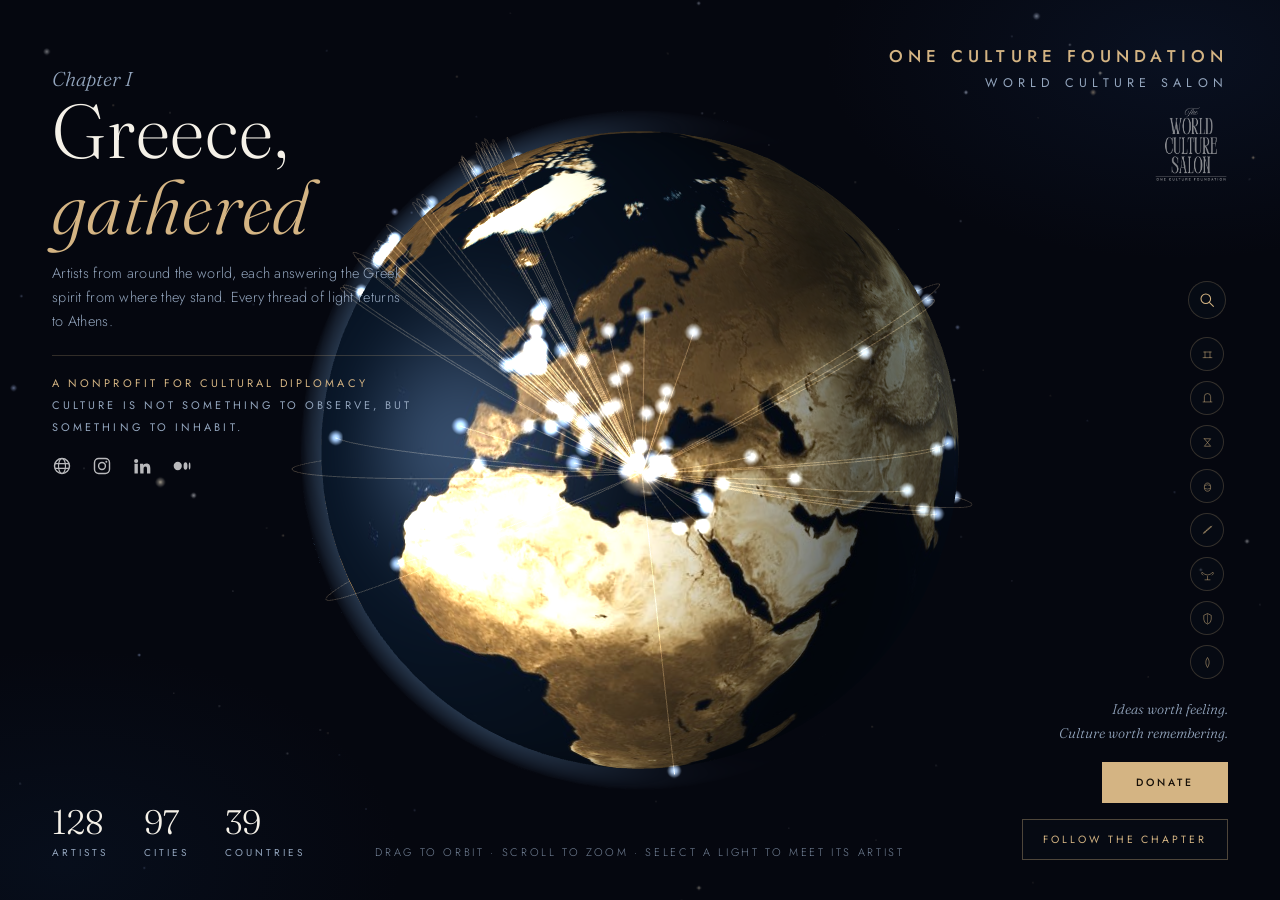
==== commit 39715b7a: "Auto-sync: 128 artists from the submission sheet" ====
--- a/index.html
+++ b/index.html
@@ -1,2002 +1,2002 @@
-<!DOCTYPE html>
-<html lang="en">
-<head>
-<meta charset="UTF-8">
-<meta name="viewport" content="width=device-width, initial-scale=1.0">
-<title>World Culture Salon · Chapter I — Greece | One Culture Foundation</title>
-<meta name="description" content="Artists from around the world in conversation with the Greek spirit. An interactive gallery by One Culture Foundation.">
-<link rel="stylesheet" href="fonts.css">
-<style>
-  :root{
-    --void:#05070f;
-    --nebula-violet:#241a4d;
-    --nebula-blue:#0c2038;
-    --aegean:#7fb3d9;
-    --gold:#d4b483;
-    --gold-dim:rgba(212,180,131,0.35);
-    --marble:#f5f1e8;
-    --mist:#93a5bd;
-    --hairline:rgba(212,180,131,0.22);
-  }
-  *{box-sizing:border-box;margin:0;padding:0;}
-  html,body{height:100%;overflow:hidden;}
-  body{
-    background:var(--void);
-    color:var(--marble);
-    font-family:'Jost','Avenir Next','Segoe UI',sans-serif;
-    font-weight:300;
-  }
-  body.fallback-mode{overflow:auto;height:auto;}
-  /* one hue family only — deep aegean, kept to the far corners so the centre stays black */
-  body::before{
-    content:"";position:fixed;inset:0;z-index:0;pointer-events:none;
-    background:
-      radial-gradient(ellipse 46% 38% at 92% 6%, rgba(26,54,104,0.20), transparent 60%),
-      radial-gradient(ellipse 44% 40% at 5% 96%, rgba(16,46,84,0.18), transparent 60%),
-      var(--void);
-  }
-  #app{position:relative;width:100vw;height:100vh;z-index:1;}
-  body.fallback-mode #app{height:auto;min-height:100vh;}
-  @supports (height:100dvh){ #app{height:100dvh;} }
-  #globe-canvas{position:absolute;inset:0;}
-
-  /* ---------- loading ---------- */
-  #loading{
-    position:fixed;inset:0;z-index:20;display:flex;
-    flex-direction:column;align-items:center;justify-content:center;gap:26px;
-    background:var(--void);transition:opacity .8s ease;
-  }
-  #loading.done{opacity:0;pointer-events:none;}
-  #loading .loading-mark{
-    width:168px;height:auto;display:block;opacity:0;
-    filter:drop-shadow(0 0 28px rgba(212,180,131,0.14));
-    animation:markIn 1.5s cubic-bezier(.22,.8,.3,1) .1s both;
-  }
-  @keyframes markIn{
-    from{opacity:0;transform:scale(.95) translateY(8px);}
-    to{opacity:1;transform:scale(1) translateY(0);}
-  }
-  #loading .loading-track{position:relative;animation:rise 1s .6s ease both;}
-  #loading .loading-bar{
-    width:170px;height:1px;background:rgba(212,180,131,0.18);
-    overflow:hidden;position:relative;
-  }
-  #loading .loading-bar i{
-    display:block;height:100%;width:0%;background:var(--gold);
-    box-shadow:0 0 9px rgba(212,180,131,0.65);
-  }
-  /* the shooting star riding the tip of the progress — the same soft
-     glow as the artist lights on the globe, trailing a comet tail that
-     lengthens as it travels */
-  #loading .loading-star{
-    position:absolute;top:50%;left:0;width:7px;height:7px;border-radius:50%;
-    transform:translate(-50%,-50%);
-    background:#fff;
-    box-shadow:
-      0 0 6px 2px rgba(255,255,255,0.9),
-      0 0 14px 6px rgba(212,190,150,0.5),
-      0 0 30px 14px rgba(170,195,235,0.22);
-  }
-  #loading .loading-star::before{
-    content:"";position:absolute;right:4px;top:50%;
-    width:var(--tail,0px);height:2px;transform:translateY(-50%);
-    background:linear-gradient(to left, rgba(255,255,255,0.8), rgba(212,180,131,0.3) 45%, transparent);
-    border-radius:2px;
-  }
-  #loading .loading-label{
-    font-size:10px;letter-spacing:0.32em;text-transform:uppercase;color:var(--mist);
-    opacity:0;animation:rise 1s .75s ease both;min-height:12px;
-  }
-  #loading .loading-label b{color:var(--gold);font-weight:400;}
-
-  /* ---------- museum wall label ---------- */
-  /* NO animation on this container: an ancestor with a (filling) transform
-     animation becomes the containing block for position:fixed children,
-     which would pin the desktop top-right eyebrow to this box instead of
-     the viewport. The entrance rise lives on the children instead. */
-  .label-block{
-    position:absolute;top:44px;left:52px;z-index:5;max-width:430px;
-  }
-  .eyebrow,.chapter,h1,.dek{animation:rise 1.2s ease both;}
-  .eyebrow{
-    font-size:17px;letter-spacing:0.3em;text-transform:uppercase;
-    color:var(--gold);font-weight:500;line-height:1.5;
-  }
-  .eyebrow a{
-    color:var(--gold);text-decoration:none;
-    border-bottom:1px solid transparent;padding-bottom:2px;
-    transition:border-color .25s,color .25s;
-  }
-  .eyebrow a:hover,.eyebrow a:focus-visible{
-    color:#e3c795;border-bottom-color:var(--gold-dim);
-  }
-  .eyebrow .salon{
-    display:block;font-size:12.5px;letter-spacing:0.42em;
-    color:var(--mist);font-weight:400;margin-top:4px;
-  }
-  /* on desktop the org signature moves to the top-right corner, so the
-     chapter title owns the top-left; narrow screens keep it above the title.
-     the mark sits under the signature text, completing the lockup — it only
-     exists on desktop, where the corner has room for it */
-  .sig-mark{display:none;}
-  @media (min-width:901px){
-    .eyebrow{position:fixed;top:44px;right:52px;text-align:right;z-index:5;}
-    .chapter{margin-top:0;}
-    .sig-mark{display:block;margin-top:14px;}
-    /* the mark speaks through opacity alone — no underline like the text links */
-    .eyebrow a.sig-mark,.eyebrow a.sig-mark:hover,.eyebrow a.sig-mark:focus-visible{border-bottom:none;}
-    .sig-mark img{width:74px;height:auto;display:block;margin-left:auto;opacity:0.55;transition:opacity .3s;}
-    .sig-mark:hover img,.sig-mark:focus-visible img{opacity:0.95;}
-  }
-  .chapter{
-    font-family:'Fraunces',Georgia,serif;font-style:italic;font-weight:300;
-    font-size:20px;color:var(--mist);margin-top:22px;
-  }
-  h1{
-    font-family:'Fraunces',Georgia,serif;font-weight:300;
-    font-size:76px;line-height:1;letter-spacing:0.01em;
-    color:var(--marble);margin-top:2px;
-  }
-  h1 .accent{color:var(--gold);font-style:italic;}
-  .dek{
-    margin-top:16px;font-size:14.5px;line-height:1.65;color:var(--mist);
-    font-weight:300;letter-spacing:0.02em;max-width:360px;
-  }
-  .diplomacy{
-    margin-top:22px;padding-top:16px;border-top:1px solid var(--hairline);
-    font-size:11px;letter-spacing:0.28em;text-transform:uppercase;
-    color:var(--gold);font-weight:400;line-height:2;
-    animation:rise 1.2s ease both;
-  }
-  .diplomacy span{color:var(--mist);}
-  .social-row{margin-top:18px;display:flex;gap:20px;align-items:center;animation:rise 1.2s .25s ease both;}
-  .social-row a{
-    color:#fff;opacity:0.72;display:flex;
-    padding:6px;margin:-6px; /* bigger hit target, same visual footprint */
-    transition:opacity .25s,color .25s;
-  }
-  .social-row a:hover,.social-row a:focus-visible{opacity:1;color:var(--gold);}
-  .social-row svg{width:20px;height:20px;display:block;}
-
-  /* ---------- search & culture buttons ---------- */
-  .search-btn{
-    position:absolute;top:44px;right:52px;z-index:6;
-    width:46px;height:46px;border-radius:50%;
-    border:1px solid var(--hairline);background:rgba(9,16,26,0.5);
-    backdrop-filter:blur(6px);color:var(--gold);cursor:pointer;
-    display:flex;align-items:center;justify-content:center;
-    transition:border-color .25s,background .25s;
-    animation:rise 1.2s .3s ease both;
-  }
-  .search-btn:hover,.search-btn:focus-visible{
-    border-color:var(--gold);background:rgba(212,180,131,0.12);
-  }
-  /* the culture rail (below) is the desktop entry point; this button only
-     resurfaces on narrow screens where a fixed rail has nowhere to sit */
-  .search-btn.culture-btn{right:110px;display:none;}
-  body.fallback-mode .search-btn{display:none;}
-  /* on desktop the search lives inside the rail, heading the icon column */
-  @media (min-width:901px){
-    .culture-rail .search-btn{
-      position:static;width:38px;height:38px;flex:none;
-      margin-bottom:8px;animation:none;
-    }
-    .culture-rail .search-btn svg{width:16px;height:16px;}
-  }
-
-  /* ---------- culture rail: a quiet spine of Greek ideas, off the globe entirely ---------- */
-  /* the right edge only has the search button above and the mission line
-     below, both short and fixed-height, so a modest fixed clearance clears
-     them at any realistic viewport height. overflow is left visible (no
-     scroll clipping) because the flyout labels below need to escape the
-     rail's own box to the left without being cut off. */
-  .culture-rail{
-    position:absolute;right:52px;top:190px;bottom:130px;z-index:5;
-    display:flex;flex-direction:column;align-items:center;justify-content:center;
-    gap:10px;padding:6px 2px;
-    animation:rise 1.2s .4s ease both;
-  }
-  .rail-item{
-    position:relative;width:34px;height:34px;border-radius:50%;flex:none;
-    border:1px solid var(--hairline);background:rgba(9,16,26,0.45);
-    backdrop-filter:blur(4px);color:var(--gold);cursor:pointer;
-    display:flex;align-items:center;justify-content:center;
-    transition:border-color .25s,background .25s,transform .25s;
-  }
-  .rail-item svg{width:15px;height:15px;overflow:visible;}
-  .rail-item:hover,.rail-item:focus-visible{
-    border-color:var(--gold);background:rgba(212,180,131,0.14);transform:scale(1.08);
-  }
-  .rail-flyout{
-    position:absolute;right:52px;top:50%;transform:translateY(-50%) translateX(6px);
-    white-space:nowrap;pointer-events:none;text-align:right;
-    background:rgba(9,16,26,0.92);border:1px solid var(--hairline);border-radius:3px;
-    padding:9px 16px;opacity:0;transition:opacity .2s,transform .2s;
-  }
-  .rail-flyout b{
-    font-family:'Fraunces',Georgia,serif;font-weight:400;font-size:14px;color:var(--marble);
-  }
-  .rail-flyout i{font-style:italic;color:var(--gold);font-size:12px;margin-left:8px;}
-  .rail-item:hover .rail-flyout,.rail-item:focus-visible .rail-flyout{
-    opacity:1;transform:translateY(-50%) translateX(0);
-  }
-  body.fallback-mode .culture-rail{display:none;}
-
-  /* ---------- shared full-screen overlay (search + explore-Greece) ---------- */
-  .overlay{
-    position:fixed;inset:0;z-index:40;
-    display:flex;flex-direction:column;align-items:center;
-    padding:14vh 24px 40px;overflow-y:auto;
-    opacity:0;transition:opacity .3s ease;
-  }
-  /* the veil lives on a pseudo-element: backdrop-filter on the overlay
-     itself would hijack position:fixed for the close button, which then
-     scrolls away with the list */
-  .overlay::before{
-    content:"";position:fixed;inset:0;z-index:-1;
-    background:rgba(5,7,15,0.88);backdrop-filter:blur(12px);
-  }
-  .overlay.open{opacity:1;}
-  .overlay[hidden]{display:none;} /* the display:flex above would otherwise defeat `hidden` */
-  .overlay-close{
-    position:fixed;top:28px;right:36px;z-index:5;
-    width:44px;height:44px;border-radius:50%;
-    background:rgba(9,16,26,0.55);border:1px solid var(--hairline);
-    color:var(--marble);font-size:19px;line-height:1;
-    display:flex;align-items:center;justify-content:center;
-    cursor:pointer;font-family:inherit;padding:0;
-    backdrop-filter:blur(6px);
-    transition:border-color .25s,background .25s,color .25s;
-  }
-  .overlay-close:hover,.overlay-close:focus-visible{
-    color:var(--gold);border-color:var(--gold);background:rgba(212,180,131,0.1);
-  }
-  .overlay-box{width:min(560px,90vw);display:flex;flex-direction:column;flex:none;}
-  .overlay-box.wide{width:min(640px,92vw);}
-  .overlay-eyebrow{font-size:11px;letter-spacing:0.32em;text-transform:uppercase;color:var(--gold);}
-  .overlay-title{
-    font-family:'Fraunces',Georgia,serif;font-weight:300;font-style:italic;
-    font-size:32px;color:var(--marble);margin-top:10px;line-height:1.15;
-  }
-  .overlay-sub{font-size:13px;line-height:1.6;color:var(--mist);margin-top:10px;max-width:46ch;}
-  #search-input{
-    width:100%;background:none;border:none;outline:none;
-    border-bottom:1px solid var(--gold-dim);
-    font-family:'Fraunces',Georgia,serif;font-weight:300;font-size:30px;
-    color:var(--marble);padding:10px 2px 14px;
-    transition:border-color .25s;
-  }
-  #search-input:focus{border-color:var(--gold);}
-  #search-input::placeholder{font-style:italic;color:var(--mist);opacity:0.55;}
-  .search-count{
-    margin-top:16px;font-size:10px;letter-spacing:0.3em;
-    text-transform:uppercase;color:var(--gold);min-height:14px;
-  }
-  .search-results{
-    margin-top:6px;overflow-y:auto;max-height:52vh;
-    display:flex;flex-direction:column;
-  }
-  .search-results::-webkit-scrollbar{width:5px;}
-  .search-results::-webkit-scrollbar-thumb{background:var(--gold-dim);border-radius:3px;}
-  .search-results .list-row,#culture-list .list-row{border-top:1px solid rgba(212,180,131,0.12);}
-  .search-results .list-row:last-child,#culture-list .list-item:last-child .list-row{
-    border-bottom:1px solid rgba(212,180,131,0.12);
-  }
-  #culture-list{margin-top:22px;}
-  .lr-greek{font-style:italic;color:var(--gold);font-size:0.82em;margin-left:8px;font-weight:400;}
-
-  /* ---------- stats + legend ---------- */
-  .meta-block{position:absolute;bottom:40px;left:52px;z-index:5;animation:rise 1.2s .35s ease both;}
-  .stats{display:flex;gap:36px;}
-  .stat{
-    background:none;border:none;padding:0;font-family:inherit;text-align:left;cursor:pointer;
-  }
-  .stat b{
-    display:block;font-family:'Fraunces',Georgia,serif;font-weight:300;
-    font-size:34px;color:var(--marble);line-height:1;transition:color .2s;
-  }
-  .stat span{
-    display:block;margin-top:6px;font-size:10px;letter-spacing:0.3em;
-    text-transform:uppercase;color:var(--mist);transition:color .2s;
-  }
-  .stat:hover b,.stat:focus-visible b{color:var(--gold);}
-  .stat:hover span,.stat:focus-visible span{color:var(--gold);}
-  .hint{
-    position:absolute;bottom:40px;left:50%;z-index:5;
-    font-size:11px;letter-spacing:0.24em;text-transform:uppercase;color:var(--mist);
-    opacity:0.8;animation:riseCentered 1.2s .5s ease both;white-space:nowrap;
-  }
-  .mission-block{
-    position:absolute;bottom:40px;right:52px;z-index:5;max-width:250px;
-    display:flex;flex-direction:column;align-items:flex-end;gap:16px;
-  }
-  .mission{
-    max-width:250px;text-align:right;
-    font-family:'Fraunces',Georgia,serif;font-style:italic;font-weight:300;
-    font-size:14px;line-height:1.7;color:var(--mist);
-    animation:rise 1.2s .5s ease both;
-  }
-  .follow-btn{
-    background:rgba(9,16,26,0.45);border:1px solid var(--gold-dim);color:var(--gold);
-    font-family:inherit;font-size:10.5px;letter-spacing:0.28em;text-transform:uppercase;
-    padding:12px 20px;cursor:pointer;backdrop-filter:blur(4px);
-    transition:border-color .25s,background .25s;
-    animation:rise 1.2s .58s ease both;
-  }
-  .follow-btn:hover,.follow-btn:focus-visible{
-    border-color:var(--gold);background:rgba(212,180,131,0.12);
-  }
-  .follow-btn .fl-short{display:none;}
-  /* the one solid-gold element on screen: the olive-branch offering.
-     everything else gold is outline or type, so the eye lands here first */
-  .donate-btn{
-    display:flex;align-items:center;justify-content:center;
-    background:var(--gold);color:#171008;text-decoration:none;
-    font-family:inherit;font-size:10.5px;letter-spacing:0.28em;text-transform:uppercase;
-    font-weight:500;padding:13px 34px;white-space:nowrap;
-    transition:background .25s,color .25s;
-    animation:rise 1.2s .52s ease both;
-  }
-  .donate-btn:hover,.donate-btn:focus-visible{background:#f6e7c1;color:#0d0a04;}
-
-  /* ---------- follow-the-chapter overlay ---------- */
-  #follow-form{display:flex;gap:14px;align-items:flex-end;margin-top:34px;}
-  #follow-email{
-    flex:1;background:none;border:none;outline:none;
-    border-bottom:1px solid var(--gold-dim);
-    font-family:'Fraunces',Georgia,serif;font-weight:300;font-size:22px;
-    color:var(--marble);padding:8px 2px 12px;min-width:0;
-    transition:border-color .25s;
-  }
-  #follow-email:focus{border-color:var(--gold);}
-  #follow-email::placeholder{font-style:italic;color:var(--mist);opacity:0.55;}
-  #follow-submit{
-    background:none;border:1px solid var(--gold-dim);color:var(--gold);
-    font-family:inherit;font-size:10.5px;letter-spacing:0.26em;text-transform:uppercase;
-    padding:13px 22px;cursor:pointer;flex:none;
-    transition:border-color .25s,background .25s;
-  }
-  #follow-submit:hover,#follow-submit:focus-visible{
-    border-color:var(--gold);background:rgba(212,180,131,0.12);
-  }
-  #follow-submit:disabled{opacity:0.5;cursor:default;}
-  .follow-note{
-    margin-top:18px;font-size:12.5px;letter-spacing:0.06em;color:var(--mist);min-height:16px;
-  }
-  .follow-note.ok{
-    font-family:'Fraunces',Georgia,serif;font-style:italic;font-size:19px;
-    color:var(--marble);letter-spacing:0.01em;line-height:1.6;
-  }
-  /* the quiet invitation that appears under a just-cast vote */
-  .follow-nudge,.donate-nudge{
-    background:none;border:none;cursor:pointer;font-family:inherit;
-    padding:0;margin-top:2px;text-align:left;display:block;
-    font-size:11px;letter-spacing:0.05em;color:var(--mist);text-decoration:none;
-  }
-  .follow-nudge i,.donate-nudge i{
-    font-family:'Fraunces',Georgia,serif;font-style:italic;
-    font-size:13.5px;color:var(--gold);transition:color .25s;
-  }
-  .follow-nudge:hover i,.follow-nudge:focus-visible i,
-  .donate-nudge:hover i,.donate-nudge:focus-visible i{color:#e3c795;}
-
-  /* ---------- artist panel ---------- */
-  #artist-panel{
-    position:absolute;top:0;right:0;height:100%;width:400px;z-index:10;
-    background:linear-gradient(200deg, rgba(14,16,30,0.92), rgba(5,7,15,0.96));
-    border-left:1px solid var(--hairline);
-    backdrop-filter:blur(14px);
-    transform:translateX(100%);transition:transform .45s cubic-bezier(.22,.8,.3,1);
-    padding:30px 34px 44px;display:flex;flex-direction:column;gap:14px;
-    overflow-y:auto;
-  }
-  #artist-panel.open{transform:translateX(0);}
-  #artist-panel::-webkit-scrollbar{width:5px;}
-  #artist-panel::-webkit-scrollbar-thumb{background:var(--gold-dim);border-radius:3px;}
-  .panel-close{
-    align-self:flex-end;color:var(--mist);
-    font-size:22px;cursor:pointer;line-height:1;flex:none;font-family:inherit;
-    position:sticky;top:0;z-index:3;
-    width:40px;height:40px;border-radius:50%;padding:0;
-    display:flex;align-items:center;justify-content:center;
-    background:rgba(9,12,22,0.8);border:1px solid transparent;
-    transition:color .25s,border-color .25s;
-  }
-  .panel-close:hover,.panel-close:focus-visible{color:var(--gold);border-color:var(--hairline);}
-  .artwork{
-    width:100%;min-height:170px;border-radius:2px;flex:none;
-    border:1px solid var(--hairline);
-    display:flex;flex-direction:column;align-items:center;justify-content:center;gap:10px;
-    padding:24px;text-align:center;position:relative;overflow:hidden;
-  }
-  .artwork::after{
-    content:"";position:absolute;inset:0;
-    background:radial-gradient(ellipse at 50% 120%, rgba(212,180,131,0.14), transparent 60%);
-    pointer-events:none;
-  }
-  .artwork .title{
-    font-family:'Fraunces',Georgia,serif;font-weight:400;font-style:italic;
-    font-size:24px;line-height:1.25;color:var(--marble);
-  }
-  .artwork .medium{
-    font-size:10px;letter-spacing:0.32em;text-transform:uppercase;color:var(--gold);
-  }
-  #panel-detail,#panel-list,#panel-group{display:flex;flex-direction:column;gap:14px;}
-  #panel-detail[hidden],#panel-list[hidden],#panel-group[hidden]{display:none;}
-  .panel-eyebrow{
-    font-size:10px;letter-spacing:0.32em;text-transform:uppercase;color:var(--gold);margin-top:4px;
-  }
-  .list-rows{display:flex;flex-direction:column;margin-top:6px;}
-  .list-item{border-top:1px solid rgba(212,180,131,0.12);}
-  .list-item:last-child{border-bottom:1px solid rgba(212,180,131,0.12);}
-  .list-row{
-    width:100%;background:none;border:none;
-    cursor:pointer;text-align:left;font-family:inherit;
-    padding:15px 4px;display:flex;flex-direction:column;gap:3px;
-    position:relative;transition:background .2s;
-  }
-  .list-row:hover,.list-row:focus-visible{background:rgba(212,180,131,0.07);}
-  .list-row .lr-name{
-    font-family:'Fraunces',Georgia,serif;font-weight:300;font-size:19px;color:var(--marble);
-    padding-right:26px;
-  }
-  .list-row .lr-title{
-    font-family:'Fraunces',Georgia,serif;font-style:italic;font-size:13px;color:var(--mist);
-  }
-  .list-row .lr-loc{font-size:10.5px;letter-spacing:0.08em;color:var(--mist);opacity:0.75;}
-  .list-row .lr-chevron{
-    position:absolute;top:19px;right:6px;
-    color:var(--gold);font-size:13px;line-height:1;
-    transition:transform .35s ease;
-  }
-  .list-item.open .lr-chevron{transform:rotate(45deg);}
-  .list-item.open>.list-row{background:rgba(212,180,131,0.06);}
-  /* inline detail expands right under its name; 0fr -> 1fr animates the height */
-  .row-detail{
-    display:grid;grid-template-rows:0fr;
-    transition:grid-template-rows .45s cubic-bezier(.22,.8,.3,1);
-  }
-  .list-item.open>.row-detail{grid-template-rows:1fr;}
-  .row-detail-inner{
-    overflow:hidden;min-height:0;
-    display:flex;flex-direction:column;gap:12px;
-  }
-  .row-detail-inner>:first-child{margin-top:4px;}
-  .row-detail-inner>:last-child{margin-bottom:18px;}
-  .artwork.mini{min-height:110px;padding:18px;}
-  .artwork.mini .title{font-size:20px;}
-  /* nested mini-list of artists inside an expanded city/country row */
-  .group-artists{display:flex;flex-direction:column;}
-  .group-artist-link{
-    background:none;border:none;border-top:1px solid rgba(212,180,131,0.1);
-    width:100%;text-align:left;font-family:inherit;cursor:pointer;
-    padding:9px 2px;display:flex;justify-content:space-between;align-items:baseline;gap:10px;
-    color:var(--marble);font-size:13.5px;transition:color .2s;
-  }
-  .group-artist-link:hover,.group-artist-link:focus-visible{color:var(--gold);}
-  .group-artist-link i{
-    font-style:italic;color:var(--mist);font-size:12px;flex:none;
-    max-width:55%;overflow:hidden;text-overflow:ellipsis;white-space:nowrap;
-  }
-  .panel-name{
-    font-family:'Fraunces',Georgia,serif;font-weight:300;font-size:32px;line-height:1.1;color:var(--marble);
-  }
-  .panel-country{font-size:12.5px;letter-spacing:0.08em;color:var(--mist);}
-  /* the link row spans the same width as the artwork frame above it:
-     each link stretches equally so the outer borders line up */
-  .panel-links{display:flex;flex-wrap:wrap;gap:9px;margin-top:4px;}
-  .panel-links a{
-    flex:1;text-align:center;white-space:nowrap;
-    font-size:10px;letter-spacing:0.22em;text-transform:uppercase;text-decoration:none;
-    color:var(--gold);border:1px solid var(--gold-dim);
-    padding:8px 14px;transition:background .2s,color .2s;font-weight:400;
-  }
-  .panel-links a:hover,.panel-links a:focus-visible{background:rgba(212,180,131,0.12);}
-  .panel-links a.primary{background:var(--gold);color:#171008;font-weight:500;}
-  .panel-links a.primary:hover,.panel-links a.primary:focus-visible{background:#e3c795;}
-  .vote-btn{
-    margin-top:6px;width:100%;padding:13px 16px;cursor:pointer;
-    background:none;border:1px solid var(--gold);color:var(--gold);
-    font-family:inherit;font-weight:500;font-size:11px;
-    letter-spacing:0.26em;text-transform:uppercase;
-    transition:background .25s,color .25s,border-color .25s;
-  }
-  .vote-btn:hover:not(:disabled),.vote-btn:focus-visible:not(:disabled){background:rgba(212,180,131,0.14);}
-  .vote-btn:disabled{cursor:default;}
-  .vote-btn.voted{background:var(--gold);color:#171008;border-color:var(--gold);}
-  .vote-btn.voted .undo-hint{display:none;font-weight:400;}
-  .vote-btn.voted:hover .default-text,.vote-btn.voted:focus-visible .default-text{display:none;}
-  .vote-btn.voted:hover .undo-hint,.vote-btn.voted:focus-visible .undo-hint{display:inline;}
-  .vote-btn.voted:hover,.vote-btn.voted:focus-visible{background:none;color:var(--gold);}
-  .panel-section-label{
-    font-size:10px;letter-spacing:0.32em;text-transform:uppercase;color:var(--mist);
-    margin-top:10px;padding-top:14px;border-top:1px solid rgba(212,180,131,0.12);
-  }
-  .panel-bio{font-size:13px;line-height:1.75;color:#c3cdd9;font-weight:300;}
-
-  /* ---------- no-WebGL fallback ---------- */
-  #fallback{display:none;position:relative;z-index:2;padding:56px 52px 80px;}
-  body.fallback-mode #fallback{display:block;}
-  body.fallback-mode .label-block,
-  body.fallback-mode .meta-block,
-  body.fallback-mode .hint,
-  body.fallback-mode .mission-block,
-  body.fallback-mode #globe-canvas{display:none;}
-  #fallback .fb-head{max-width:760px;margin-bottom:10px;}
-  #fallback .fb-note{
-    margin-top:18px;padding:14px 18px;border:1px solid var(--hairline);
-    font-size:12.5px;line-height:1.7;color:var(--mist);max-width:640px;
-  }
-  #fallback h1{font-size:56px;margin-top:6px;}
-  .fb-grid{
-    display:grid;grid-template-columns:repeat(auto-fill,minmax(280px,1fr));
-    gap:1px;background:rgba(212,180,131,0.14);margin-top:44px;
-    border:1px solid rgba(212,180,131,0.14);
-  }
-  .fb-card{background:#080b15;padding:22px 24px 24px;display:flex;flex-direction:column;gap:7px;}
-  .fb-card .idx{font-size:9.5px;letter-spacing:0.3em;text-transform:uppercase;color:var(--gold);}
-  .fb-card .nm{font-family:'Fraunces',Georgia,serif;font-size:22px;font-weight:300;line-height:1.2;}
-  .fb-card .loc{font-size:11.5px;color:var(--mist);letter-spacing:0.05em;}
-  .fb-card .ttl{font-family:'Fraunces',Georgia,serif;font-style:italic;font-size:15px;color:#c3cdd9;margin-top:4px;}
-  .fb-card .med{font-size:9.5px;letter-spacing:0.28em;text-transform:uppercase;color:var(--gold);opacity:0.8;}
-  .fb-card .lk{display:flex;gap:8px;flex-wrap:wrap;margin-top:8px;}
-  .fb-card .lk a{
-    font-size:9.5px;letter-spacing:0.2em;text-transform:uppercase;text-decoration:none;
-    color:var(--gold);border:1px solid var(--gold-dim);padding:6px 11px;
-  }
-  .fb-card .lk a:hover{background:rgba(212,180,131,0.12);}
-  .fb-card .vote-btn{margin-top:10px;padding:11px 12px;letter-spacing:0.2em;}
-
-  /* the to-frame deliberately carries no transform: fill-mode:both would
-     otherwise pin a transform on the element forever, and a transformed
-     ancestor hijacks position:fixed descendants (the top-right eyebrow) */
-  @keyframes rise{from{opacity:0;transform:translateY(14px);}to{opacity:1;}}
-  /* keeps the horizontal centering the rise animation would otherwise overwrite */
-  @keyframes riseCentered{
-    from{opacity:0;transform:translateX(-50%) translateY(14px);}
-    to{opacity:0.8;transform:translateX(-50%) translateY(0);}
-  }
-  /* the centered hint owns the bottom edge; decorative neighbours yield when space runs out */
-  /* narrow screens keep the mark but drop the tagline text */
-  @media (max-width:1200px){ .mission{display:none;} }
-  /* too narrow for the hint to clear the stats sideways, so lift it clear instead */
-  @media (min-width:901px) and (max-width:1250px){ .hint{bottom:104px;} }
-  /* short desktop viewports: the right column runs out of vertical room,
-     so the mission line yields and the two actions keep the corner */
-  @media (min-width:901px) and (max-height:800px){
-    .mission{display:none;}
-  }
-  @media (prefers-reduced-motion: reduce){
-    *{animation:none !important;transition:none !important;}
-  }
-  @media (max-width:900px){
-    /* display:contents (not none) so the search button inside the rail
-       escapes to its absolute top-right position; only the icons hide */
-    .culture-rail{display:contents;}
-    .culture-rail .rail-item{display:none;}
-    .search-btn.culture-btn{display:flex;}
-    .label-block{left:24px;top:24px;max-width:300px;}
-    h1{font-size:48px;}
-    .meta-block{left:24px;bottom:24px;}
-    .mission-block{right:24px;bottom:24px;}
-    .hint{display:none;}
-    #artist-panel{width:100%;}
-    #fallback{padding:36px 24px 60px;}
-    #fallback h1{font-size:38px;}
-  }
-  @media (max-width:700px){
-    .search-btn{top:16px;right:16px;width:42px;height:42px;}
-    .search-btn.culture-btn{right:66px;}
-    /* fully opaque on phones so a tap can never fall through to the
-       buttons underneath */
-    .overlay-close{top:14px;right:14px;background:#0d1322;border-color:var(--gold-dim);}
-    .overlay{padding-top:11vh;}
-    .overlay-title{font-size:24px;}
-    #search-input{font-size:22px;}
-    .label-block{left:20px;right:120px;top:16px;max-width:none;}
-    .eyebrow{font-size:13px;letter-spacing:0.24em;}
-    .eyebrow .salon{font-size:10px;letter-spacing:0.3em;margin-top:2px;}
-    .chapter{font-size:13px;margin-top:10px;}
-    h1{font-size:38px;line-height:1.05;}
-    .dek{display:block;font-size:12.5px;line-height:1.6;margin-top:10px;max-width:36ch;}
-    .diplomacy{display:none;}
-    .social-row{margin-top:12px;gap:16px;}
-    .social-row svg{width:15px;height:15px;}
-    .meta-block{left:16px;bottom:20px;}
-    /* bottom bar: stats hold the left corner; Donate stacks above
-       Subscribe in the right corner, and the globe rests just above */
-    .mission-block{right:16px;bottom:20px;max-width:none;gap:8px;}
-    /* the two actions share one box size: donate stretches to match the
-       wider subscribe, and both carry the same vertical padding */
-    .donate-btn{font-size:9px;letter-spacing:0.2em;padding:11px 12px;align-self:stretch;}
-    .follow-btn{font-size:9px;letter-spacing:0.22em;padding:11px 12px;}
-    .follow-btn .fl-long{display:none;}
-    .follow-btn .fl-short{display:inline;}
-    #follow-form{gap:10px;margin-top:26px;flex-direction:column;align-items:stretch;}
-    #follow-email{font-size:18px;}
-    #follow-submit{padding:12px 18px;}
-    /* compact three-column stats: number over label, narrow enough to
-       share the bottom bar with the two buttons on the right */
-    .stats{gap:13px;}
-    .stat b{font-size:17px;}
-    .stat span{margin-top:2px;font-size:7px;letter-spacing:0.12em;}
-    #artist-panel{width:100%;padding:16px 22px 40px;}
-    .panel-close{
-      font-size:22px;width:44px;height:44px;margin-right:-6px;
-      background:#0d1322;border-color:var(--gold-dim);
-    }
-    .panel-name{font-size:26px;}
-    .artwork{min-height:130px;}
-    .vote-btn{padding:15px 16px;}
-  }
-  /* tablet portrait (iPad): a grand phone, not a squeezed desktop —
-     the label block gets room to breathe and the corners loosen up */
-  @media (min-width:701px) and (max-width:900px){
-    .label-block{left:40px;top:40px;max-width:440px;}
-    h1{font-size:58px;}
-    .search-btn{top:40px;right:40px;}
-    .search-btn.culture-btn{right:100px;}
-    .meta-block{left:40px;bottom:40px;}
-    .mission-block{right:40px;bottom:40px;}
-  }
-  /* tablet landscape / small desktop: the headline scales to the room,
-     and the culture rail folds into a single quiet toggle */
-  .rail-toggle{display:none;}
-  .rail-toggle svg{transition:transform .3s ease;}
-  .culture-rail.open .rail-toggle svg{transform:rotate(90deg);}
-  @media (min-width:901px) and (max-width:1200px){
-    h1{font-size:58px;}
-    .label-block{max-width:380px;}
-    .eyebrow{font-size:15px;}
-    .sig-mark img{width:64px;}
-    .rail-toggle{display:flex;}
-    .culture-rail:not(.open) .rail-item:not(.rail-toggle),
-    .culture-rail:not(.open) .search-btn{display:none;}
-  }
-</style>
-</head>
-<body>
-<div id="loading">
-  <img class="loading-mark" src="logo.png" width="336" height="346" alt="One Culture Foundation — World Culture Salon">
-  <div class="loading-track">
-    <div class="loading-bar" id="loading-bar"><i id="loading-fill"></i></div>
-    <span class="loading-star" id="loading-star" aria-hidden="true"></span>
-  </div>
-  <div class="loading-label" id="loading-label">Gathering the light</div>
-</div>
-
-<div id="app">
-  <canvas id="globe-canvas"></canvas>
-
-  <div class="label-block">
-    <div class="eyebrow"><a href="https://www.oneculturefdn.org/" target="_blank" rel="noopener">One Culture Foundation</a><span class="salon">World Culture Salon</span><a class="sig-mark" href="https://www.oneculturefdn.org/" target="_blank" rel="noopener" aria-label="One Culture Foundation"><img src="logo.png" alt=""></a></div>
-    <div class="chapter">Chapter I</div>
-    <h1>Greece, <span class="accent">gathered</span></h1>
-    <p class="dek">Artists from around the world, each answering the Greek spirit from where they stand. Every thread of light returns to Athens.</p>
-    <div class="diplomacy">A Nonprofit for Cultural Diplomacy<br><span>Culture is not something to observe, but something to inhabit.</span></div>
-    <div class="social-row">
-      <a href="https://www.oneculturefdn.org/" target="_blank" rel="noopener" aria-label="One Culture Foundation website">
-        <svg viewBox="0 0 24 24" fill="none" aria-hidden="true"><circle cx="12" cy="12" r="9" stroke="currentColor" stroke-width="1.7"/><ellipse cx="12" cy="12" rx="4.2" ry="9" stroke="currentColor" stroke-width="1.4"/><path d="M3.6 9.2h16.8M3.6 14.8h16.8" stroke="currentColor" stroke-width="1.4"/></svg>
-      </a>
-      <a href="https://www.instagram.com/worldculturesalon" target="_blank" rel="noopener" aria-label="Instagram">
-        <svg viewBox="0 0 24 24" fill="none" aria-hidden="true"><rect x="3" y="3" width="18" height="18" rx="5" stroke="currentColor" stroke-width="1.7"/><circle cx="12" cy="12" r="4.1" stroke="currentColor" stroke-width="1.7"/><circle cx="17.2" cy="6.8" r="1.2" fill="currentColor"/></svg>
-      </a>
-      <a href="https://www.linkedin.com/showcase/world-culture-salon/" target="_blank" rel="noopener" aria-label="LinkedIn">
-        <svg viewBox="0 0 24 24" fill="currentColor" aria-hidden="true"><path d="M4.98 3.5a2.5 2.5 0 1 1 0 5 2.5 2.5 0 0 1 0-5zM3 9.4h4V21H3zM9.6 9.4h3.8v1.6h.06c.53-.95 1.83-1.95 3.76-1.95 4.02 0 4.78 2.55 4.78 5.86V21h-4v-5.5c0-1.32-.03-3.02-1.9-3.02-1.9 0-2.2 1.43-2.2 2.92V21h-4z"/></svg>
-      </a>
-      <a href="https://worldculturesalon.medium.com/" target="_blank" rel="noopener" aria-label="Medium">
-        <svg viewBox="0 0 24 24" fill="currentColor" aria-hidden="true"><ellipse cx="6.9" cy="12" rx="4.9" ry="5"/><ellipse cx="16.2" cy="12" rx="2.35" ry="4.5"/><ellipse cx="21.1" cy="12" rx="1" ry="4.1"/></svg>
-      </a>
-    </div>
-  </div>
-
-  <button class="search-btn culture-btn" id="culture-btn" aria-label="Explore Greek culture">
-    <svg width="19" height="19" viewBox="0 0 24 24" fill="none" aria-hidden="true">
-      <path d="M6 20c2-6 2-11 0-16" stroke="currentColor" stroke-width="1.3" stroke-linecap="round"/>
-      <path d="M18 20c-2-6-2-11 0-16" stroke="currentColor" stroke-width="1.3" stroke-linecap="round"/>
-      <path d="M6 6c2 1 4 1 6 0M6 11c2 1 4 1 6 0M6 16c2 1 4 1 6 0" stroke="currentColor" stroke-width="1.1" stroke-linecap="round"/>
-      <path d="M18 6c-2 1-4 1-6 0M18 11c-2 1-4 1-6 0M18 16c-2 1-4 1-6 0" stroke="currentColor" stroke-width="1.1" stroke-linecap="round"/>
-    </svg>
-  </button>
-
-  <div id="search-overlay" class="overlay" hidden>
-    <button class="overlay-close" id="search-close" aria-label="Close search">✕</button>
-    <div class="overlay-box">
-      <input id="search-input" type="text" placeholder="Search an artist, a work, a city…" autocomplete="off">
-      <div class="search-count" id="search-count"></div>
-      <div class="search-results" id="search-results"></div>
-    </div>
-  </div>
-
-  <div id="culture-overlay" class="overlay" hidden>
-    <button class="overlay-close" id="culture-close" aria-label="Close">✕</button>
-    <div class="overlay-box wide">
-      <div class="overlay-eyebrow">The Greek Spirit</div>
-      <div class="overlay-title">Eight ideas that outlasted the myths</div>
-      <div class="overlay-sub">Words the Greeks kept because ordinary language wasn't enough — each one still standing somewhere on the map.</div>
-      <div class="list-rows" id="culture-list"></div>
-    </div>
-  </div>
-
-  <div id="follow-overlay" class="overlay" hidden>
-    <button class="overlay-close" id="follow-close" aria-label="Close">✕</button>
-    <div class="overlay-box">
-      <div class="overlay-eyebrow">World Culture Salon</div>
-      <div class="overlay-title">Follow the Chapter</div>
-      <div class="overlay-sub">Chapter I is still unfolding — artists keep arriving, the vote is open, and the story ends in an exhibition. Leave your email and we'll write when something true happens. No noise, ever.</div>
-      <form id="follow-form" novalidate>
-        <input id="follow-email" type="email" placeholder="Your email" autocomplete="email" spellcheck="false">
-        <button type="submit" id="follow-submit">Subscribe</button>
-      </form>
-      <div class="follow-note" id="follow-note"></div>
-    </div>
-  </div>
-
-  <div class="meta-block">
-    <div class="stats">
-      <button class="stat" id="stat-artists-btn" aria-label="See every artist"><b id="stat-artists">—</b><span>Artists</span></button>
-      <button class="stat" id="stat-locations-btn" aria-label="See every city"><b id="stat-locations">—</b><span>Cities</span></button>
-      <button class="stat" id="stat-countries-btn" aria-label="See every country"><b id="stat-countries">—</b><span>Countries</span></button>
-    </div>
-  </div>
-
-  <nav class="culture-rail" id="culture-rail" aria-label="Search and explore Greek culture">
-    <button class="rail-item rail-toggle" id="rail-toggle" aria-label="Search and explore Greek culture" aria-expanded="false">
-      <svg viewBox="0 0 48 48" fill="none" aria-hidden="true"><circle cx="24" cy="11" r="2.7" fill="currentColor"/><circle cx="24" cy="24" r="2.7" fill="currentColor"/><circle cx="24" cy="37" r="2.7" fill="currentColor"/></svg>
-    </button>
-    <button class="search-btn" id="search-btn" aria-label="Search artists">
-      <svg width="19" height="19" viewBox="0 0 20 20" fill="none" aria-hidden="true">
-        <circle cx="8.5" cy="8.5" r="6" stroke="currentColor" stroke-width="1.3"/>
-        <line x1="13.2" y1="13.2" x2="18" y2="18" stroke="currentColor" stroke-width="1.3" stroke-linecap="round"/>
-      </svg>
-    </button>
-    <button class="rail-item" data-key="agora" aria-label="Agora">
-      <svg viewBox="0 0 48 48" fill="none"><path d="M16 34V16M32 34V16M12 16h24M10 34h28" stroke="currentColor" stroke-width="1.6" stroke-linecap="round"/></svg>
-      <span class="rail-flyout"><b>Agora</b><i>ἀγορά</i></span>
-    </button>
-    <button class="rail-item" data-key="xenia" aria-label="Xenia">
-      <svg viewBox="0 0 48 48" fill="none"><path d="M14 34V18a10 10 0 0 1 20 0v16M10 35h28" stroke="currentColor" stroke-width="1.6" stroke-linecap="round"/></svg>
-      <span class="rail-flyout"><b>Xenia</b><i>ξενία</i></span>
-    </button>
-    <button class="rail-item" data-key="kairos" aria-label="Kairos">
-      <svg viewBox="0 0 48 48" fill="none"><path d="M14 12H34L24 24L34 36H14L24 24L14 12Z" stroke="currentColor" stroke-width="1.6" stroke-linejoin="round" stroke-linecap="round"/></svg>
-      <span class="rail-flyout"><b>Kairos</b><i>καιρός</i></span>
-    </button>
-    <button class="rail-item" data-key="omphalos" aria-label="Omphalos">
-      <svg viewBox="0 0 48 48" fill="none"><ellipse cx="24" cy="26" rx="10" ry="13" stroke="currentColor" stroke-width="1.6"/><path d="M16 21q8 -6 16 0M15 30q9 5 18 0" stroke="currentColor" stroke-width="1.3" stroke-linecap="round"/></svg>
-      <span class="rail-flyout"><b>Omphalos</b><i>ὀμφαλός</i></span>
-    </button>
-    <button class="rail-item" data-key="olive" aria-label="The Olive Branch">
-      <svg viewBox="0 0 48 48" fill="none"><path d="M10 34Q24 20 38 10" stroke="currentColor" stroke-width="1.6" stroke-linecap="round"/><ellipse cx="16" cy="29" rx="4.4" ry="2" transform="rotate(-30 16 29)" stroke="currentColor" stroke-width="1.2"/><ellipse cx="24" cy="21.5" rx="4.4" ry="2" transform="rotate(-35 24 21.5)" stroke="currentColor" stroke-width="1.2"/><ellipse cx="32" cy="14.5" rx="4.4" ry="2" transform="rotate(-40 32 14.5)" stroke="currentColor" stroke-width="1.2"/></svg>
-      <span class="rail-flyout"><b>The Olive Branch</b><i>ἐλαία</i></span>
-    </button>
-    <button class="rail-item" data-key="symposium" aria-label="Symposium">
-      <svg viewBox="0 0 48 48" fill="none"><path d="M8 18Q24 34 40 18M6 17q-4 5 3 9M42 17q4 5 -3 9M24 30v10M16 41h16" stroke="currentColor" stroke-width="1.5" stroke-linecap="round"/></svg>
-      <span class="rail-flyout"><b>Symposium</b><i>συμπόσιον</i></span>
-    </button>
-    <button class="rail-item" data-key="philotimo" aria-label="Philotimo">
-      <svg viewBox="0 0 48 48" fill="none"><path d="M24 8L36 14V26Q36 38 24 42Q12 38 12 26V14Z" stroke="currentColor" stroke-width="1.6" stroke-linejoin="round"/><path d="M24 10V40" stroke="currentColor" stroke-width="1.2"/></svg>
-      <span class="rail-flyout"><b>Philotimo</b><i>φιλότιμο</i></span>
-    </button>
-    <button class="rail-item" data-key="meraki" aria-label="Meraki">
-      <svg viewBox="0 0 48 48" fill="none"><path d="M24 8C32 20 30 30 24 40C18 30 16 20 24 8Z" stroke="currentColor" stroke-width="1.6" stroke-linejoin="round"/></svg>
-      <span class="rail-flyout"><b>Meraki</b><i>μεράκι</i></span>
-    </button>
-  </nav>
-
-  <div class="hint">Drag to orbit · Scroll to zoom · Select a light to meet its artist</div>
-  <div class="mission-block">
-    <div class="mission">Ideas worth feeling.<br>Culture worth remembering.</div>
-    <a class="donate-btn" href="https://www.oneculturefdn.org/donation" target="_blank" rel="noopener" aria-label="Donate to One Culture Foundation">Donate</a>
-    <button class="follow-btn" id="follow-btn"><span class="fl-long">Follow the Chapter</span><span class="fl-short">Subscribe</span></button>
-  </div>
-
-  <aside id="artist-panel" aria-label="Artist detail">
-    <button class="panel-close" id="panel-close" aria-label="Close">✕</button>
-
-    <div id="panel-list" hidden>
-      <div class="panel-eyebrow" id="list-eyebrow">A Gathering of Lights</div>
-      <div class="panel-name" id="list-city"></div>
-      <div class="panel-country" id="list-count"></div>
-      <div class="list-rows" id="list-rows"></div>
-    </div>
-
-    <div id="panel-group" hidden>
-      <div class="panel-eyebrow" id="group-eyebrow"></div>
-      <div class="panel-name" id="group-title"></div>
-      <div class="panel-country" id="group-subtitle"></div>
-      <div class="list-rows" id="group-rows"></div>
-    </div>
-
-    <div id="panel-detail">
-      <div class="artwork">
-        <div class="title" id="panel-title"></div>
-        <div class="medium" id="panel-medium"></div>
-      </div>
-      <div class="panel-eyebrow" id="panel-continent"></div>
-      <div class="panel-name" id="panel-name"></div>
-      <div class="panel-country" id="panel-country"></div>
-      <div class="panel-links" id="panel-links"></div>
-      <button class="vote-btn" id="panel-vote">♡ Vote for this artist</button>
-      <div class="panel-section-label">Artist</div>
-      <div class="panel-bio" id="panel-bio"></div>
-      <div class="panel-section-label" id="panel-statement-label">On the Greek Spirit</div>
-      <div class="panel-bio" id="panel-statement"></div>
-    </div>
-  </aside>
-
-  <div id="fallback">
-    <div class="fb-head">
-      <div class="eyebrow"><a href="https://www.oneculturefdn.org/" target="_blank" rel="noopener">One Culture Foundation</a><span class="salon">World Culture Salon</span></div>
-      <div class="chapter">Chapter I</div>
-      <h1>Greece, <span class="accent">gathered</span></h1>
-      <div class="fb-note">
-        This browser cannot display the interactive globe, so here is the full gallery as a list.
-        Every artist, link and vote works exactly the same.
-      </div>
-    </div>
-    <div class="fb-grid" id="fb-grid"></div>
-  </div>
-</div>
-
-<script src="vendor/three.min.js"></script>
-<script src="vendor/OrbitControls.js"></script>
-<script>
-const ARTISTS = [{"index":1,"name":"Noemi Gunea","location":"London, UK","continent":"Europe","country":"United Kingdom","lat":49.757,"lng":-1.878,"website":"www.noemigunea.com","social":"@noemigunea","bio":"Noemi Gunea is a Romanian performance artist based in London and makes surreal comedy about wellness and economics. This radio play was created in collaboration with British artist Grace Lambert, and was nominated for a BBC Audio Drama Award.","title":"Free Your Mind","medium":"Sound","artworkLink":"https://soundcloud.com/grace-lambert-207283757/free-your-mind-by-cheap-thrills-radio-play/s-bBHVsyrcDSm","statement":"The radio play follows two friends who want to stop word catastrophes by going back in time to Ancient Greece to close Pandora's Box."},{"index":2,"name":"Jean-Michel Rolland","location":"Marseille, France","continent":"Europe","country":"France","lat":42.95,"lng":6.77,"website":"http://franetjim.free.fr/jim_eng.html","social":"https://www.instagram.com/jimrolland13/","bio":"Jean-Michel Rolland is a French artist born in 1972. A long time a musician and a painter, he brings together his two passions - the sound and the image - in digital arts since 2010. Through video artworks, generative art, audiovisual performances and interactive installations, he questions the temporality, a genuine fourth dimension inherent to moving image, as well as the duality between his two favorite mediums, the sound and the visual.","title":"Amours perdues : l'espoir","medium":"Video","artworkLink":"https://www.youtube.com/watch?v=POqb7xbpi14","statement":"The radio play follows two friends who want to stop word catastrophes by going back in time to Ancient Greece to close Pandora's Box."},{"index":3,"name":"Adu Tornero","location":"Barcelona, Spain","continent":"Europe","country":"Spain","lat":42.44,"lng":2.87,"website":"https://www.adutornero.com","social":"https://www.instagram.com/adutornerov/","bio":"Barcelona-based artist delving into a deep curiosity for human morality and the complexities of how we live. Organised into layered narratives, which serve as visual fables, capturing the messy, beautiful, and often contradictory nature of human existence. Exploring psychological traits and emotions that evolve throughout a lifespan. Ultimately, his art is a direct reflection of an evolving collection of ideas, textures, and observations of daily life.","title":"Hostile soil unfolding","medium":"Painting","artworkLink":"https://www.adutornero.com/product/hostile-soil-unfolding","statement":"This work reinterprets Greek culture by stripping away historicist realism to unearth the primal, sensory memory of Greek mythology. At its center, a personal interpretation, heavily textured, star-patterned of Pegasus. The mythological beast perates not as a sterile classical icon, but as a volatile, raw psychological force juxtaposed against a looming fortress and a fragmented, guarded soldier. The piece explores how ancient allegories of inspiration, warfare, and destiny persist as visceral, hand-drawn archetypes in our contemporary subconscious."},{"index":4,"name":"Giacomo matarazzo","location":"Milan, Italy","continent":"Europe","country":"Italy","lat":44.06,"lng":9.19,"website":"Studiogiamata.com","social":"@studiogiamata","bio":"Giacomo Matarazzo (b. 1979) is an Italian artist and engineer in France. His work merges structural rigor with organic vitality. Through geometric deconstruction and pop-art color blocking, he transforms human anatomy, classical myths, and natural landscapes into vibrant masterpieces. Aligned with Green Culture, his art reflects a sustainable human-ecological balance. Exhibited internationally (Rome '26, Pau '25), he also translates his art into sustainable fashion via Studio Giamata.","title":"Patroclo","medium":"Painting","artworkLink":"https://studiogiamata.com/blogs/infos/patroclo","statement":"My artistic practice is deeply rooted in the foundations of Greek culture, particularly its mythological narratives and its historical pursuit of anatomical and structural harmony. Rather than treating these ancient concepts as relics, my work actively deconstructs and reimagines them to reflect contemporary psychological and social tensions. In pieces like Patroclo and Medusa, I directly engage with Greek archetypes. My painting Patroclo strips away classical romanticism to explore the raw emotional weight of sacrifice and human vulnerability in the fallen hero. Similarly, my interpretation of Medusa subverts the traditional ancient narrative of a defeated monster, reclaiming her image as…"},{"index":5,"name":"Alessandra Maisto","location":"Naples, Italy","continent":"Europe","country":"Italy","lat":40.85,"lng":13.57,"website":"www.alessandramaistoart.com","social":"https://www.instagram.com/alessandramaisto_ug/","bio":"Alessandra Maisto (Naples, 1990) graduated from the Academy of Fine Arts. Inspired by the Neapolitan Informal movement, she weaves together mythology, astronomy and spirituality. Her art is an initiatory rite that elevates body and spirit beyond the material world: using paint, molten wax and raw fabrics, she creates contemporary reliquaries where light and shadow interact. Her visual symbol, the golden almond-shaped eye, acts as a threshold between the visible and the invisible.","title":"Rhea and Maternity","medium":"Painting","artworkLink":"https://drive.google.com/file/d/1G4StzZqD80jMeRecJLyuYesztS4Jc4lB/view?usp=sharing","statement":"The artwork \"Rhea e Maternità, tecn mista, 80x60 cm\" deeply connects with Greek culture, not as a mere academic reference, but as an anthropological reactivation of myth. In Hellenic mythology, Rhea is the Great Mother—the ancestral earth that generates and protects life—but she is also a tragic figure, marked by the pain of safeguarding her children from destruction. The painting captures this dual spirit: the sacredness of the divine and the vulnerability of the human. Through expressive gestures and textured layers, Rhea’s body emerges as an archaic landscape where flesh merges with nature (symbolized by the stalks of wheat, a classical attribute of the goddess). The connection to Greek…"},{"index":6,"name":"Sorina Peia","location":"Bucharest, Romania","continent":"Europe","country":"Romania","lat":45.83,"lng":24.7,"website":"https://sorinapeia.art","social":"https://www.instagram.com/sorinapeia","bio":"Sorina Peia is a Romanian visual artist exploring consciousness, nature, and the cosmos through symbolic painting. Working with acrylic on canvas, she creates immersive compositions where light, archetypal forms, and organic elements express transformation and interconnectedness. Her work invites contemplation and reflects a universal search for beauty, harmony, and human connection.","title":"Solar Heart, Terra, Alpha","medium":"Painting","artworkLink":"https://sorinapeia.art/gallery/solar-heart https://sorinapeia.art/gallery/terra https://sorinapeia.art/gallery/alpha","statement":"My work does not depict Greek culture directly; it engages with ideas that have shaped it for centuries. I explore beauty, harmony, mythology, and the relationship between humanity and the cosmos through a contemporary symbolic language. Inspired by the timeless search for wisdom and interconnectedness, my paintings invite contemplation and dialogue across cultures, echoing the philosophical spirit that continues to resonate from ancient Greece to the present."},{"index":7,"name":"Ranadeep Bhattacharyya & Judhajit Bagchi","location":"Mumbai, India","continent":"Asia","country":"India","lat":18.03,"lng":74.63,"website":"https://yaanusfilms.com/","social":"https://www.instagram.com/ranadeepjudhajit/ https://www.instagram.com/judhajituniverse/ https://www.instagram.com/ranadeep.bhattacharyya/","bio":"Ranadeep Bhattacharyya and Judhajit Bagchi are Indian filmmakers, visual artists, photographers and co-founders of Yaanus Films, Mumbai. Ranadeep is also a published poet, while Judhajit recently worked as Director of Photography on Onir’s *Tumhari Khushboo*. Their films include Amen and National Award-winning Children of the Soil, with wider honours from Cannes Corporate Media & TV Awards, Stevie Awards, Telly Awards, IPA and PX3.","title":"Glimmers","medium":"Video","artworkLink":"https://drive.google.com/file/d/19Lna5dEA-JZgs3nBOIjoSciGcGDCDm2V/view?usp=sharing","statement":"Glimmers relates to Greek culture through its meditation on the body, light, beauty and transformation. Rather than referencing Greece literally, the work enters the spirit of Greek mythology and philosophy: the human form emerging from darkness, touched by light, becoming almost divine, fragile and cosmic at once. The video evokes the tension between the Apollonian and the Dionysian — clarity and ecstasy, form and surrender, beauty and excess. Bodies appear like moving sculptures, illuminated by colour, glitter and shadow, suggesting both ancient ritual and contemporary dream. The work also carries the echo of Plato’s cave: what we see may be only a flicker, a reflection, a brief illusion,…"},{"index":8,"name":"Krešimira Gojanović","location":"Zagreb, Croatia","continent":"Europe","country":"Croatia","lat":46.16,"lng":17.03,"website":"https://kresimira.wordpress.com/","social":"https://www.facebook.com/kresimira.gojanovic/","bio":"Krešimira Gojanović (born 1970, Osijek, Croatia) graduated from the Academy of Fine Arts in Zagreb in 1993 and earned an M.A. in Visual Communication Design from the Academy of Fine Arts and Design (ALUO), Ljubljana, in 2010. A member of the Croatian Association of Independent Artists since 1997, she has held 51 solo exhibitions and participated in 125 juried group exhibitions. Her work explores mythology, ecofeminism, nature, the collective unconscious, and female spirituality.","title":"Eleusinian Mysteries - Demeter and Persephone","medium":"Digital","artworkLink":"https://drive.google.com/file/d/1AvfDtHmWTHOghzKd2plUo7GoXfBPYR8X/view?usp=sharing","statement":"Last year, I created a series of digital illustrations entitled ''Digital Mythology'', focusing primarily on figures from Greek mythology. The series includes various goddesses such as Aphrodite, Persephone, and Artemis, as well as gods like Dionysus and hybrid creatures such as the Minotaur and the Centaur. The complete series consists of 30 digital illustrations. I am submitting one of its most representative works, depicting Demeter and Persephone, who symbolize the divine mother and daughter, embodying nature's perpetual cycle of seasonal change, renewal, and transformation. Greek mythology has long been a recurring theme in my artistic practice. I believe it represents one of the…"},{"index":9,"name":"Dwora Fried","location":"Los Angeles, USA","continent":"Americas","country":"United States","lat":35.8,"lng":-117.89,"website":"www.dworafried.com","social":"instagram.com/dworafried","bio":"Lentos Kunstmuseum, Linz, Austria “Mädchen sein!? Vom Tafelbild zu Social Media\", 2026 Jüdisches Museum Wien, Vienna, Austria\"The Third Generation. The Holocaust in Family Memory\" 2025 \"Bye Bye Confidence\" Wien Museum, Vienna, Austria 2024 Permanent Collections: Lentos Kuntsmuseum Linz, Austria - 2026 POLIN Museum, Warsaw, Poland - 2025 Glendale College, Glendale, California - 2022 Cerritos College, Cerritos, California - 2020 Wien Museum-MUSA, Vienna, Austria - 2014","title":"Deportation","medium":"Assemblage","artworkLink":"https://www.dropbox.com/scl/fi/3gvqyzhhpo7bpt90dmse0/2026-04-24-00.58.15.jpg?rlkey=hfgac0qltrnaebcnb5pdv5nca&st=bzf0j3f6&dl=0","statement":"My work is about universal memories, life as a greek tragedy, the fears and joys that come with that memory and sharing those feelings with everyone"},{"index":10,"name":"Petrasakis","location":"Cyprus","continent":"Europe","country":"Cyprus","lat":34.43,"lng":33.08,"website":"https://www.artavita.com/artists/2785-petrasakis","social":"https://www.facebook.com/facerocks.petrasakis/","bio":"I was always attracted by the peculiar shapes,colours and the mixture of minerals,certain stones were formed and filled with, billion years ago. Consequently,I started collecting stones which appeared most interesting to me, and my collection was growing week by week.","title":"Cyclop (PS-44)","medium":"Sculpture","artworkLink":"https://www.artavita.com/artworks/ae975876-ce61-48b8-a92e-5632ae918854","statement":"It is related with the Cyclops of the Greek Mythology"},{"index":11,"name":"Mauricio Sanhueza","location":"Lima, Peru","continent":"Americas","country":"Peru","lat":-11.35,"lng":-78.09,"website":"https://www.youtube.com/huesitoduro","social":"https://www.instagram.com/humanobin","bio":"Mauricio Sanhueza (Peru,1978) studied at the University of Lima from 1996 until 2000. He then continued his studies at the Lima visual arts school, Corriente Alterna, graduating in 2006 with top honors. In 2011 he obtain a bachelor's degree in Fine Arts from San Marcos University. Since 2004 he has participated in several collective art exhibits and festivals in Peru and abroad.","title":"Calico","medium":"Video","artworkLink":"https://vimeo.com/43919654","statement":"Throughout the centuries dreams have been to many cultures around the world the images that speak of the future. In modern times dreams have been seen as a connection to the unconscious. Based on the myth of Perseus, Calico is looking for the key that will lead him to a sad fate."},{"index":12,"name":"Suzanne Halliwell","location":"England, UK","continent":"Europe","country":"United Kingdom","lat":50.61,"lng":-2.92,"website":"https://www.quietthunder.co.uk/collections/original-artwork","social":"https://www.instagram.com/quietthunderco/","bio":"My work explores connection: between people, across time, and beyond what can be easily explained. Drawing on the goddesses of ancient Greece, each piece holds presence rather than narrative. In Artemis — True North I paint her at full draw, moon above, hounds at her feet: a woman aligned to her own direction. Painted in watercolour on raw canvas with metallic leaf and stitch, edges left frayed. Made, not manufactured. A relic from a time gone by, inviting stillness.","title":"Artemis","medium":"Painting","artworkLink":"https://www.quietthunder.co.uk/products/artemis-true-north","statement":"Artemis is the second of a series of strong women I have painted. She makes me think of True North and following your calling. The Greek Myths and legends fascinate me and i also have created work based on Psyche and Cupid and also the goddess Hebe and Zeus."},{"index":13,"name":"Nina Testaverde","location":"Italy","continent":"Europe","country":"Italy","lat":42.15,"lng":13.9,"website":"Ninatestaverde.it","social":"@ninatestaverde","bio":"Nina Testaverde (Italia) is a mixed-media artist whose work creates a dialogue which bridges anthropological research and visual storytelling. Her work reaches across borders to uncover transnational dialogue and relationships amongst world cultures. She trained in Tokyo in the 15th-century art of Kintsugi, and apprenticed in the studio of Nicoletta Gualdi Ceramiche in Rome.","title":"Bodies of Divine Order","medium":"Digital, Photography","artworkLink":"https://www.ninatestaverde.it/gallery","statement":"After having spent time working and researching in Athens— the photographic series begins to explore the foundation of classical architecture and its movement through the doorway to the East, Turkey, throughout the Ottomon Empire, and its later connection in the expansion into the architectural dialogue of Asia (in this instance, Uzbekistan)."},{"index":14,"name":"Gary Gowans","location":"Scotland, UK","continent":"Europe","country":"United Kingdom","lat":57.54,"lng":-3.5,"website":"www.garygowans.com","social":"https://www.instagram.com/gmgowans/","bio":"University lecturer for 25 years spending 12 years as Programme Director of Graphic Design at DJCAD, University of Dundee. My research focussed on designing computer-based systems to support people living with dementia. I continued to work as an artist throughout my career, exhibiting eg at the Scottish National Galleries Edinburgh with SSA. My films have made 'official selection' at international film festivals in recent years including screening at The Utah International Film Festival 2024.","title":"Amphora","medium":"Video","artworkLink":"https://www.youtube.com/watch?v=Px4rVzinq0k","statement":"When considering the subject of migration it is important to note that the movement of human populations, cultures and ideologies is not a new phenomenon. In ancient times – just as today – mass relocations caused huge geopolitical tension and conflict. Ancient Greek migrations transformed a fragmented network of tribes into a vast, interconnected Mediterranean civilization. ‘Amphora’ is a motion artwork that employs red and black-figure motifs of the Greek Archaic and Classical eras to connect to this idea. Through sound design and animation this work also attempts to recall the physicality, and fiery beginnings, of these ancient artefacts whilst simultaneously celebrating their inherent…"},{"index":15,"name":"Kiki Klimt","location":"Slovenia","continent":"Europe","country":"Slovenia","lat":44.75,"lng":14.99,"website":"klimt.si","social":"https://www.instagram.com/klimtkiki/","bio":"Kiki Klimt from Slovenia studied at the Academy in Ljubljana, painting in 1998 and master's in sculpture in 2000. Following her studies, she embarked on her career as a freelance artist, working across various media, and as a professor in Slovenia, Sofija, Zagreb, and Istanbul. She has been exhibited in Ljubljana, Zagreb, Berlin, and New York. She is currently an artist, a professor and pro-dean at Arthouse Slovenia, the president of the local art society, and a PhD student in philosophy.","title":"Visual Analysis of the Myth of Psyche and Eros through Hegelian Dialectics","medium":"Painting","artworkLink":"https://www.artworkarchive.com/profile/kiki-klimt/collection/visual-analysis-of-the-myth-psyche-and-eros-thru-hegel-s-dyalectic, https://klimt.si/?page_id=5428","statement":"My work resonates deeply with Greek culture: first because it started it as an artist-in-residence in Greece and by intricately reinterpreting the myth of Psyche and Eros. Through paintings and books, I delve into the complexities of feminine archetypes that emerge from it. By applying Hegel's dialectic to the myth, I create a structured analysis that juxtaposes the initial thesis of love and beauty with the antithesis of societal pressures and personal struggles, culminating in a synthesis that reflects the modern woman's experience. This approach connects the timeless themes embedded in Greek mythology to contemporary issues concerning women's roles and identities, emphasising that…"},{"index":16,"name":"Robert Ladislas Derr","location":"Columbus, OH, USA","continent":"Americas","country":"United States","lat":39.96,"lng":-83.7,"website":"www.robertladislasderr.com","social":"","bio":"Robert Ladislas Derr is a visual artist making performances from live to intervention, videos, photographs, and multimedia installations. He has exhibited and performed widely at venues including, the Riga Performance Festival (Latvia), Black Mountain College Museum + Arts Center (US), Canberra Contemporary Art Space (Australia), Mendel Art Gallery (Canada), Schirn Kunsthalle Frankfurt (Germany), LIVE Performance Art Biennale (Canada), and Irish Film Institute (Ireland).","title":"Bewilderments of the Eyes","medium":"Video","artworkLink":"https://vimeo.com/232814044 (Full length video is 5 minutes in length)","statement":"Building on Plato’s “bewilderment of the eyes,” the film turns spectatorship into a lesson about how perception can trap us inside comfortable or inherited narratives. In Greek culture, this concern sits at the center of inquiry: in Socratic dialogue, what looks obvious is constantly tested through questions, definitions, and cross-examination, because appearances can feel certain while reason shows them to be incomplete or false. Your reversibility—pulling the image backward and then flipping it—echoes that Greek insistence that truth is not a single surface view but something approached through method, dialectic, and correction. The ominous piano “punctuations” also recall how Greek…"},{"index":17,"name":"Shun Tang","location":"San Francisco, USA","continent":"Americas","country":"United States","lat":39.17,"lng":-123.82,"website":"https://www.thomagrapher.com/","social":"thomagrapher","bio":"I create figurative paintings that explore uncontrollable forces, invisible systems, and human struggle. Influenced by Greek tragedy, my work examines how individuals confront forces beyond their control and become part of larger structures. Rather than offering answers, I present symbolic situations that invite reflection and multiple interpretations. Through observation and philosophical inquiry, I translate abstract ideas into figurative images.","title":"The Other Half","medium":"Painting","artworkLink":"https://drive.google.com/file/d/1VbOWBWVDHDT1SliM9U9WQbMxEOR_tIf9/view?usp=sharing","statement":"This painting is inspired by Aristophanes' myth in Plato's Symposium, in which early humans were complete beings with two heads, four arms, and four legs. Fearing their strength, Zeus split them in half, condemning each person to spend a lifetime searching for their missing other half. In a contemporary context, this ancient idea takes on a new meaning. Human relationships are increasingly shaped by distance, isolation, and technology. As artificial intelligence becomes more integrated into everyday life, it raises the possibility that the \"other half\" we seek may no longer be another human being, but an artificial companion. This transformation reflects both the promise and the paradox of…"},{"index":18,"name":"Mondli Kunene","location":"Johannesburg, South Africa","continent":"Africa","country":"South Africa","lat":-27.25,"lng":29.8,"website":"https://drive.google.com/file/d/1c7iI7yQpkCXeNOq7rZN21Di1kDbUAB4r/view?usp=drivesdk","social":"https://www.instagram.com/mondliart","bio":"Mondli Kunene, known professionally as \"The Artivist,\" is a South African contemporary visual artist whose practice explores how art can strengthen communities through dialogue, memory and public participation. Working under the registered identity MONDLIART®, he creates paintings and community-based interventions rooted in African philosophy, social justice and collective storytelling. A former educator, Kunene combines artistic practice with facilitation, mentoring and civic engagement,","title":"The Greeks were wrong Atlas is a Woman","medium":"Painting","artworkLink":"https://drive.google.com/file/d/1j-fJoQ9qhJEpyNlKKTVPSUX-8dreqMXU/view?usp=drivesdk","statement":"The phrase “The Greeks are wrong: Atlas is a Woman” is a deliberate act of mythological inversion. To see how it relates to Greek cultureand to the typical “spirit” of a contemporary reinterpretive seriesyou have to start with what Atlas actually represents in Greek mythology. In classical Greek mythology, Atlas is a Titan punished after the Titanomachy for opposing the Olympian gods. His role is not symbolic leadership but cosmic burden-bearing: he literally holds the heavens apart from the earth. Importantly, he is almost always depicted as male in Greek visual and literary tradition, reinforcing a broader pattern in ancient Greek cosmology where: structural cosmic labor = male Titans or…"},{"index":19,"name":"ojolo / abel garcía jiménez","location":"Mexico City, Mexico","continent":"Americas","country":"Mexico","lat":19.78,"lng":-98.08,"website":"https://www.ojolo.com.mx/","social":"https://www.instagram.com/ojolosoy/","bio":"ojolo (abel garcía jiménez) is a mexican visual artist and creative director based in mexico city. his work explores introspection, emotional memory, and daily delirium through digital media, painting, installation, and collage. with an aesthetic that fuses the brutal and the lyrical, he creates images that speak to viewers on a symbolic and sensory level. his background in design, visual storytelling, and global campaigns adds a unique communicative power to his artistic practice.","title":"ojobjetivo 5","medium":"Digital","artworkLink":"https://ojolo.short.gy/ojolo-ojobjetivo-5","statement":"Rather than illustrating Greek mythology, my work engages with one of its enduring questions: how we understand beauty, identity, and the act of seeing. By intervening in the image of the classical Venus with a contemporary symbolic eye, I transform an ancient ideal into a reflection on perception itself. The work suggests that beauty is not a fixed canon but something continually reconstructed through the gaze. It connects classical aesthetics with contemporary visual culture, inviting viewers to reconsider how ancient symbols continue to shape the way we see ourselves today."},{"index":20,"name":"Shun Tang","location":"San Francisco, USA","continent":"Americas","country":"United States","lat":39.52,"lng":-122.07,"website":"https://www.thomagrapher.com/","social":"thomagrapher","bio":"I create figurative paintings that explore uncontrollable forces, invisible systems, and human struggle. Influenced by Greek tragedy, my work examines how individuals confront forces beyond their control and become part of larger structures. Rather than offering answers, I present symbolic situations that invite reflection and multiple interpretations. Through observation and philosophical inquiry, I translate abstract ideas into figurative images.","title":"Endless Highway","medium":"Screenprint","artworkLink":"https://drive.google.com/file/d/1t6n6MJqBQ_hdGLljoZuP6ofIumcIGAT9/view?usp=sharing","statement":"This painting reflects on the myth of Sisyphus through the image of an endless road. Instead of endlessly pushing a boulder uphill, the figure is replaced by a small car trapped in an infinite journey. The destination never arrives, yet movement never stops. The work explores the tension between motion and progress, suggesting that modern life often mistakes constant movement for meaningful advancement. It invites viewers to question whether we are moving forward or simply repeating the same path in a different form."},{"index":21,"name":"Jose Trejo Maya","location":"Baldwin Park, CA, USA","continent":"Americas","country":"United States","lat":33.39,"lng":-118.32,"website":"https://actaonline.org/artist_roster_item/jose-trejo-maya/","social":"","bio":"He is a remnant of the Nahuatlacah oral tradition a tonalpouhque mexica, a commoner from the lowlands from a time and place that no longer exists. Born in Celaya, Guanajuato, Mexico,where he spent his childhood in the small rural pueblo of Tarimoró and wherefrom he immigrated in 1988.","title":"Transparencies in Time:","medium":"Sculpture, Digital, Sound, Cross-disciplinary","artworkLink":"https://actaonline.org/artist_roster_item/jose-trejo-maya/","statement":"It a mirror-hologram a fundamentally and equally advanced societies."},{"index":22,"name":"Shun Tang","location":"San Francisco, USA","continent":"Americas","country":"United States","lat":38.47,"lng":-123.47,"website":"https://www.thomagrapher.com/","social":"https://www.instagram.com/thomagrapher/","bio":"I create figurative paintings that explore uncontrollable forces, invisible systems, and human struggle. Influenced by Greek tragedy, my work examines how individuals confront forces beyond their control and become part of larger structures. Rather than offering answers, I present symbolic situations that invite reflection and multiple interpretations. Through observation and philosophical inquiry, I translate abstract ideas into figurative images.","title":"Sisyphus","medium":"Screenprinting","artworkLink":"https://drive.google.com/file/d/1d76PHohomaJzbePL4i_OQsDBzA-hnrBK/view?usp=sharing","statement":"This work reinterprets the myth of Sisyphus through the Penrose triangle, an impossible geometric form with no true beginning or end. A lone figure pushes a spherical boulder along the triangle, yet every step leads only to another cycle. By combining an ancient myth with an impossible structure, the work reflects on endless labor, repetition, and the human condition of striving within systems that offer no final resolution."},{"index":23,"name":"S4RA","location":"Porto, Portugal","continent":"Europe","country":"Portugal","lat":39.4,"lng":-10.36,"website":"https://s-ara.net/","social":"https://www.instagram.com/s.4ra","bio":"S4RA is an < non-binary && genderqueer > interdisciplinary artist that draws on con*sensual power dynamics & gender role play through a post-dramatic storytelling hybrid process between digital animation & ( immersive : ) environments. also spends endless hours strolling through post-capitalism mazes & its influence on libidinal pleasure.","title":"swimwimwim","medium":"VR","artworkLink":"first version of swimwimwim https://vimeo.com/s4ra/swimwimwim ( password : swim )","statement":"swimwimwim ( VR installation ) is a mythological update of Roko’s Basilisk - the contemporary algorithmic deity that prophesies its own coming & where the eternal loop serves as damnation in a doomscrolling dopamine quest choreography."},{"index":24,"name":"Natalie Truan","location":"London, UK","continent":"Europe","country":"United Kingdom","lat":51.157,"lng":1.272,"website":"natalietruan.com","social":"https://www.instagram.com/truzn/","bio":"Natalie Truan is a London-based visual artist working across painting, drawing, textiles, and mixed media. Her work is driven by an interest in the human figure, gesture, and emotion, using expressive mark-making and composition to process feeling and experience. Drawing from personal experience and observation, her practice moves between figuration and abstraction. Her work is immediate and bodily, driven by instinct, thought, and emotion in the moment of making.","title":"Two Standing Figures","medium":"Painting, Digital","artworkLink":"https://drive.google.com/file/d/13O4_7rTrXIZn7j8dN7bjo1_pFOsQWmO0/view?usp=sharing","statement":"Two Standing Figures Metamorphosis in ancient Greek mythology describes transformation that is often sudden, bodily, and driven by forces beyond human control. In stories such as Daphne becoming a laurel tree or Narcissus turning into a flower, the body is never fixed and shifts under pressure from desire, fear, or divine influence. These myths treat change as a fundamental condition of existence, where identity is unstable and continually reshaped. My painting Two Standing Figures develops this idea in a contemporary context. In this watercolour and ink work, the figures are constructed from sensation rather than anatomy. Pain, tension, anxiety, and social proximity distort and reconfigure…"},{"index":25,"name":"Cristina Dimuș","location":"Focșani, Romania","continent":"Europe","country":"Romania","lat":46.75,"lng":27.88,"website":"https://sites.google.com/view/cristinadimus","social":"https://www.instagram.com/cristinadimus","bio":"Cristina Dimuș (b. 1970, Galați) is a Romanian painter based in Focșani. After a long detour from art, she returned at 47 to study at UNArte Bucharest, earning her BA (2020) and MA (2022) in Painting. She is a full member of the Union of Visual Artists of Romania. Her work explores architecture, memory, and decay, treating painting as \"a second nature\", a continuous act of attention to what history leaves behind, weathered, forgotten, or quietly disappearing.","title":"Guardians of Ruin","medium":"Painting","artworkLink":"https://sites.google.com/view/cristinadimus","statement":"This painting was made from a photograph of a doorway in Bucharest, flanked by two weathered statues that once stood as guardians of the threshold. At their feet, a discarded dumpster had settled into the frame, an unplanned but telling detail that became central to the work. Reworked entirely in a submerged blue, the statues lose their solidity and begin to dissolve into the architecture around them, caught between presence and erasure. For me this echoes a distinctly Greek tension: the classical impulse to guard, to mark, to make sacred, set against the quiet, ongoing erosion of that impulse in daily life. The painting isn't a depiction of Greece itself, but of what happens when the…"},{"index":26,"name":"Aybars Yücel","location":"Çanakkale, Türkiye","continent":"Asia","country":"Türkiye","lat":38.75,"lng":26.41,"website":"https://artakalan.org/en/ https://www.aybarsyucel.com/en/","social":"https://www.instagram.com/artakalan/ https://www.instagram.com/aybarsyucel/","bio":"Aybars Yücel is a multidisciplinary artist working across public art and ceramics. Since 2014, he has created murals, public interventions, and participatory projects. His recent practice focuses on ceramic tiles, spray-can sculptures, and small-scale ceramics through two artistic approaches: Devak and Artakalan, exploring memory, hope, social fractures, power, and the transformation of individual identity.","title":"Inherited Questions / The Long Way to Truth","medium":"Sculpture, Ceramic Sculpture","artworkLink":"https://drive.google.com/drive/folders/1X0yqAEk91Gcn7rgPJGYN5MOzAmY3mhmZ?usp=drive_link","statement":"These two works do not aim to represent Greek culture directly. For me, the greatest legacy of Greek culture is its enduring tradition of questioning—a way of thinking that has continued for more than two thousand years. The fact that we still engage with questions first asked by ancient philosophers is not the achievement of a single civilization alone. Knowledge survived because it was preserved, translated, and carried forward by different cultures across history. This continuity reminds us that philosophy belongs to a shared human heritage rather than to one culture alone. The first sculpture reflects collective memory and the circulation of ideas between people, while the second…"},{"index":27,"name":"Anum Farooq","location":"London, UK","continent":"Europe","country":"United Kingdom","lat":51.507,"lng":-0.828,"website":"www.anumfarooq.com","social":"Insta: @anumfarooq_","bio":"An interwoven voice in art, poetry, sustainability and education, whose work exists at the intersection of seemingly opposing forces; science and spirituality, nature and abstraction, tradition and innovation. An Associate of the Royal College of Science and an autodidactic creative force, Anum navigates between worlds to explore the unseen, the overlooked, and the deeply human.","title":"To be","medium":"Cross-disciplinary","artworkLink":"https://drive.google.com/file/d/1Z7RKO4-fJd8O3_YjIULz82vqGBLC_2Tj/view?usp=sharing","statement":"The spirit of the series focuses on nuances, of beauty and the perception of senses through civilization, such is the artwork 'To be'. Encapsulating a fragile beauty, through the perception of the autistic artist. Greek culture honours emotion, and this artwork invites the observer to reflect upon their own emotional landscape, to find themselves know who they want 'To be'."},{"index":28,"name":"Guy Hivroni","location":"Jerusalem","continent":"Asia","country":"Israel","lat":33.17,"lng":33.81,"website":"https://hivroni.art/","social":"https://www.instagram.com/guyhivroni/","bio":"Guy Hivroni is a ceramic sculptor based in Jerusalem, Israel. Through wheel-thrown and hand-sculpted garments without wearers, he explores identity, memory, and belonging. His sculptures exist between functional vessel and contemporary art, using the absence of the body to reflect on presence, ritual, and the traces people leave behind.","title":"Unfolding","medium":"Sculpture","artworkLink":"https://drive.google.com/drive/folders/1dW0qW_eWMj26HEgOMkzOK0x2oABAzQHl?usp=sharing","statement":"Although my work does not directly reference Greek mythology or historical imagery, it resonates with the spirit of Greek culture through its exploration of ritual, identity, and the enduring relationship between body and form. The wedding dress functions as a ceremonial object, marking a threshold between personal and collective narratives. By presenting the garment without the body, Unfolding reflects on what remains after transformation, inviting viewers to consider memory, beauty, and human presence beyond physical appearance. These themes echo questions that have shaped Greek philosophy and artistic tradition for centuries, making the work a contemporary reflection on timeless cultural…"},{"index":29,"name":"Shun Tang","location":"San Francisco, USA","continent":"Americas","country":"United States","lat":36.72,"lng":-120.67,"website":"https://www.thomagrapher.com/","social":"https://www.instagram.com/thomagrapher/","bio":"I create figurative works that explore uncontrollable forces, invisible systems, and human struggle. Influenced by Greek tragedy, my work examines how individuals confront forces beyond their control and become part of larger structures. Rather than offering answers, I present symbolic situations that invite reflection and multiple interpretations. Through observation and philosophical inquiry, I translate abstract ideas into figurative images.","title":"Freedom by Design","medium":"Painting","artworkLink":"https://drive.google.com/file/d/18oI1UkFIfpCFTmxw_h84WyvXcNRu0uCf/view?usp=sharing","statement":"Freedom by Design explores a paradox of freedom through the image of a goldfish enclosed in a transparent glass sphere beneath an open body of water. The fish is surrounded by abundance—light, plants, and an endless world beyond the glass—yet remains unable to enter it. The work draws inspiration from the Greek myth of Tantalus, whose eternal punishment was not simple deprivation but the perpetual visibility of what could never be attained. Here, the prison is invisible. The barrier is transparent enough to reveal possibility while remaining impossible to cross. As an immigrant, I often experience a similar condition. One can learn the language, contribute to society, and build a life, yet…"},{"index":30,"name":"Mady SIMA","location":"Dakar, Senegal","continent":"Africa","country":"Senegal","lat":15.07,"lng":-16.42,"website":"www.madysima.com","social":"Instagram @madysima24","bio":"I am a Senegalese artist based in Dakar, and my work lives at the intersection of art, teaching, and social reflection. My practice is rooted in a desire to engage deeply with the world around me – not only to observe it, but to question it, to feel it, and to respond to it. As a a multidisciplinary visual artist and art educator my work explores childhood as a space of freedom, instinct, and imagination through symbolic figures, material experimentation, and expressive visual language","title":"Silent Presences","medium":"Painting","artworkLink":"https://drive.google.com/file/d/1f_Pi1kyEvghf-NzIz2S9o1k0dy943w_b/view?usp=sharing","statement":"The originality"},{"index":31,"name":"Heather J. Lowe","location":"Los Angeles, USA","continent":"Americas","country":"United States","lat":35.8,"lng":-117.89,"website":"https://heatherlowelenticular.com/showcase","social":"@hl5hl5","bio":"Heather Lowe follows the tenets of visual illusion. Her painting reached beyond color moiré to gradations of color and ground in diverse patterns generating images in motion. She has been working in lenticular media, an interactive optical art form that shows animation and 3-D. Her work has been exhibited nationally and locally. Recent solo shows were at Keystone Art Space Gallery and Seis Gallery in Los Angeles. Born in Santa Monica, she studied at Santa Monica College and UC Santa Cruz.","title":"1. Calypso , 2. Amphitrite","medium":"Lenticulars on wood plinths","artworkLink":"https://www.blurb.com/books/11059658-odyssey_10x8","statement":"I created an entire show inspired by Homer's Odyssey, relating Los Angeles to Greek Mythology. The show encompassed Greek poetry, installations of Penelope, and monoprints based on Greek vases and ornament."},{"index":32,"name":"SOURAJATA KUMAR","location":"Kolkata, India","continent":"Asia","country":"India","lat":21.87,"lng":88.01,"website":"https://sourajata.com","social":"youtube@sourajata6621","bio":"Having graduated in Fine Art, Painting from University of Calcutta. WB. India, he has participated and left a very significant mark there. He has exhibited his works in Italy, Singapore , USA, France, Australia, China, Malaysia and many more countries and all metro cities of INDIA and ABROAD.","title":"I am Back, We are beautiful, A Family of Four, Once Athens used to be beautiful, Jesus was murdered","medium":"Painting, Digital","artworkLink":"https://ssourajata.com","statement":"I am very much influenced by he Greek Culture."},{"index":33,"name":"Hugo Lami","location":"London, UK","continent":"Europe","country":"United Kingdom","lat":52.207,"lng":-1.178,"website":"https://www.hugolami.com","social":"https://www.instagram.com/hugo.lami","bio":"Hugo Lami’s work investigates the presence of historical, mythic, and psychological forces that shape human memory and cultural archives. Through a distinct fusion of painting and sculpture, he examines how time, displacement, and erasure influence our perception of belief, politics and societal constructs. His work foregrounds raw, collected sediment as an active agent of erosion, revealing its role within larger structures that govern the fading of collective experience.","title":"Fragment II (Helen of Troy) and Fragment I (Prince Paris)","medium":"Painting","artworkLink":"https://www.hugolami.com/portfolio-collections/my-portfolio/recent-work","statement":"My practice aligns intimately with the curatorial vision of the World Culture Salon, which approaches art not as a static historical record, but as a vital vehicle for cultural inhabitation. By revisiting the foundational archetypes of antiquity, specifically through works like 'Fragment II' (Helen of Troy) and 'Fading Memory I', I seek to rein-habit classical Greek myth, aesthetics, and philosophy through a deeply tactile, modern perspective. Rather than treating these icons as untouchable historical fragments, my work approaches them as living containers of human experience and collective memory. Through a quiet process of blending collected sand and oil paint, the classical form becomes…"},{"index":34,"name":"Astian Rey","location":"Kyiv, Ukraine","continent":"Europe","country":"Ukraine","lat":48.7,"lng":28.77,"website":"https://www.astianrey.com/","social":"https://www.instagram.com/astian_rey","bio":"ASTIAN REY Born in 1987 in Kyiv, Ukraine. In 2010, graduated from Borys Grinchenko Kyiv University, Faculty of Fine Arts. In his work, Astian Rey explores the human image, ancient myths, and mystical symbols. The aesthetics of brutalism, with its rough welding seams, reflect honesty and a rejection of idealization in his creations. At the same time, the artist develops his own musical project «Codex Reptilius» and composes in the styles of Heavy Metal and Ambient.","title":"Nike","medium":"Sculpture","artworkLink":"https://www.astianrey.com/nika-big https://www.astianrey.com/nika-3 https://www.astianrey.com/nika-2","statement":"Dear representatives of One Culture Foundation, I would like to propose three sculptures of Nike, created in different sizes, for participation in your exhibition. In creating this work, I was inspired by the statue of Nike of Samothrace, a legacy of ancient Greek art. It was carved out of stone in honor of the victory goddess Nika and symbolized an unstoppable movement forward. I was attracted by the combination of femininity, lightness and at the same time a feeling of confidence, monumentalism in her figure. Creating my Nika, I decided to reproduce the eternal image of a woman, inspiring the world to accomplishments and victories. Working on the image, I added dynamics to the figure and…"},{"index":35,"name":"Marcos Lozano Merchan","location":"Toulon, France","continent":"Europe","country":"France","lat":42.77,"lng":7.33,"website":"www.marcoslozanomerchan.com","social":"","bio":"Marcos Lozano Merchán (Madrid, 1990) is a Spanish painter and sculptor whose work reinterprets Greek mythology through contemporary figurative art. His exhibition Between Myth and Logos, curated by Jean-Luc Martinez (former President-Director of the Louvre), marked a turning point in his career. He has exhibited internationally, including the National Gallery Bicentenary (London), MEAM (Barcelona), and through Tang Contemporary Art.","title":"Thetis","medium":"Painting","artworkLink":"https://drive.google.com/file/d/1pD44g_CS_Wc8IOXMP1wFFLcornDyV_NI/view?usp=sharing","statement":"My work engages with Greek culture not as a historical reference, but as a living intellectual tradition. Greek mythology continues to offer one of the most profound symbolic languages through which we can explore the fundamental questions of human existence. The painting I present depicts Thetis immersing her son Achilles in the waters of the River Styx, holding him by the heel—the only part of his body left vulnerable. Beyond illustrating a myth, the work reflects on the universal human desire to overcome fragility and the impossibility of escaping our own condition. Achilles' heel becomes a metaphor for the vulnerability that defines every human being. More broadly, my artistic practice…"},{"index":36,"name":"Anthony","location":"Doll, Scotland","continent":"Europe","country":"United Kingdom","lat":59.06,"lng":-3.15,"website":"www.evolvedimages.xyz","social":"https://www.instagram.com/evolvedimages1","bio":"Evolved Images is an ongoing analogue photographic practice using in-camera multiple exposures made across geographically separate locations. Fragments of landscape, architecture and memory are brought together to create images that explore place, perception and \"becoming\"","title":"\"Ethos and Elegy\"","medium":"Analogue Photography","artworkLink":"https://zealous.co/anthonydoll/project/Evolved-Images---Ethos-and-Elegy/","statement":"These photographs explore ideas that have long been central to Greek thought: journey, transformation, memory and the relationship between time and place. Created through analogue multiple exposures made across separate locations, the images allow different landscapes and moments to coexist within a single frame. Rather than illustrating Greek culture directly, they seek to evoke its enduring spirit through themes of becoming, seasonal renewal and the continual reinterpretation of landscape."},{"index":37,"name":"Anne Herzbluth","location":"Lübeck, Germany","continent":"Europe","country":"Germany","lat":52.47,"lng":10.69,"website":"https://www.anne-herzbluth.de/","social":"https://www.instagram.com/herzbluth/","bio":"After granduating with a MFA in Art/Kiel Germany I work as an artist and painter. My work was shown national and international, solo shows, art fairs, a.o. at the Venice Biennal, Lucca Biennal/Italy, Wrong Biennale, CIA Museum South Corea and Kunsthal Charlottenburg/Copenhagen. https://www.anne-herzbluth.de/en/exhibitions/","title":"Ikarus","medium":"Painting","artworkLink":"https://www.instagram.com/p/DYSUsvQiKFS/?img_index=1","statement":"The Greek myth of Icarus is traditionally framed as a cautionary tale of hubris—a narrative warning against the dangers of soaring too close to the sun on wings of wax and feathers. Here, the classic myth is stripped of its romanticized, soaring heights and anchored instead in the brutal reality of the fall. My piece moves away from the literal depiction - choosing instead to explore the psychological and elemental aftermath of ambition, dominated by a heavy, monochromatic darkness."},{"index":38,"name":"Juen Evelin","location":"Imst, Austria","continent":"Europe","country":"Austria","lat":47.24,"lng":10.04,"website":"www.evelinjuen.at","social":"https://www.facebook.com/evelin.juen/","bio":"I am working in different disciplines, all of them are connected in my creative output. so my paintings, photographic work, writing and my work as a musician need each other to come to life and to grow. My life is art.","title":"Hellas","medium":"Sound","artworkLink":"https://www.dropbox.com/scl/fi/wc6tq77e73am2d9kd8ugy/09-Hellas.wav?rlkey=kw53huk1bdfhoxgji641jnnz1&st=y6fwga8e&dl=0","statement":"this song is a co-production. my husband made and played the music, I wrote the words and melody of words and sing. It is an expression of our deep love to greece, our admiration for its beauty and the cultural richness. Our hearts and souls are touched in a unique way, every time we hear, see or smell greek atmosphere. always desiring to meet again. Hellas without comparison....."},{"index":39,"name":"Moya Evans","location":"Hertford, UK","continent":"Europe","country":"United Kingdom","lat":53.196,"lng":-1.478,"website":"https://share.icloud.com/photos/001SOy_NsK-_YyNsJm6ggQawA","social":"@moyaevans","bio":"My portfolio consists of images spanning the last 33 years. I studied at St Martin’s ‘93-‘96. However, my participation in art has been sporadic as i have raised a family and artist has never been my full time occupation. I have shown locally and in Hertfordshire and still retain a strong interest in creating imagery through painting and mixed media.","title":"Dreamer of dreams","medium":"Painting","artworkLink":"https://share.icloud.com/photos/09cktMFxhMzEX0HEDp26j-3BQ","statement":"Inspired by the film ‘clash of the titans’ which explores greek mythology. It was also created for a theme given by Hertford art society to illustrate Elgar’s ‘the music makers, ‘ which is based on the poem ‘Ode’ by Arthur Shaughnessy which celebrates the artist as a ‘dreamer of dreams’ and emphasises the transformative power of art and the artists’ role in shaping society. Which you could argue, is being expressed in this painting through the greek god neptune and the earth’s elements of water and nature combined."},{"index":40,"name":"Jared Michael Boechler","location":"Saskatoon, Canada","continent":"Americas","country":"Canada","lat":51.08,"lng":-104.92,"website":"https://www.jaredboechler.com/","social":"","bio":"Jared Boechler is a contemporary visual artist based out of Canada. He has recently been awarded working fellowships at Serlachius Museum, Finland, Sheen Center for Thought + Culture in New York, USA and Art Biotop, Japan. Using traditional methods in sharp contemporary context, Boechlers work challenges views of loneliness and isolation with an often subtle execution, resulting in works depicting circumstances that are at once banal and dramatic.","title":"Still Here","medium":"Painting","artworkLink":"https://www.jaredboechler.com/still-here","statement":"Still Here reinterprets the enduring art form of the bust sculpture in a contemporary format. The inclusion of fabric through sculptural depictions is referenced in the face covering in the work, with the title alluding to the ability for art to permanently memorialize a subject through centuries of time."},{"index":41,"name":"Takuya Inoue Higa","location":"Okinawa, Japan","continent":"Asia","country":"Japan","lat":26.68,"lng":128.85,"website":"https://www.instagram.com/takuya_inoue_higa_art/","social":"https://www.instagram.com/takuya_inoue_higa_art/","bio":"I am Takuya Inoue Higa, a neurodivergent artist based in Okinawa, Japan, now in my fourth year of painting. Inspired by music and shaped by life experiences, I create works that combine emotion with personal messages. My art explores love, courage, freedom, resistance, passion, and challenge. Through my work, I hope to keep exploring these themes, question the world, and express my thoughts honestly.","title":"Nyx","medium":"Painting","artworkLink":"https://drive.google.com/file/d/1lp93hEY2K8h3Vw25poJT80nPPBdiAQ5V/view?usp=drive_link","statement":"This painting is based on my own original story inspired by Nyx, the primordial Greek goddess of the night. In my story, Nyx falls in love with a human young man whose greatest wish is simply to live. At first, as the goddess of death, she hopes to keep him close by leading him into the world of the dead. However, her love for him gradually transforms her. When they meet again, she realizes that she can no longer take his life. It is the moment when a goddess learns love from a human being. Knowing they cannot remain together, Nyx sheds a single tear and chooses to let him continue living. Through this work, I explore the relationship between life and death, divine power and human emotion.…"},{"index":42,"name":"Vincenzo Cohen","location":"Italy","continent":"Europe","country":"Italy","lat":44.25,"lng":12.85,"website":"https://www.vincenzocohen.com/","social":"https://linktr.ee/vincenzocohen","bio":"Vincenzo Cohen is an Italian multidisciplinary artist and writer. He graduated in Fine Arts and Archaeology in Italy. An interest in history pushes him to investigate human depths through historical narratives, representation of archetypes and myths accross the Mediterranean. Over the years the artist has published art and history books and his works have been featured in international literary and art magazines. To learn more about his work visit: www.vincenzocohen.com","title":"1.Portrait of Emperor Commodus in place of Hercules 2.Janvs bifrons 3.Maenad; 4.Tyrrhenus 5.Portrait of Lucius Iunius Brutus 6.King Italus 7. Hera Lacinia 8. Nero 9. Latona 10. Medusa 11.Hercules 12.The God Nile 13. Enotro","medium":"Painting, Cross-disciplinary","artworkLink":"https://drive.google.com/drive/folders/1cGeiaEAvb60BLlb6JOSfUrqF0LiklwtS?usp=drive_link","statement":"The artist's production focuses on historical representations as expressions of nature (mimesis/μίμησις). Most of the works are inspired by archaeological finds and testimonies of material culture (such as the painting \"Italus\" first king of ancient Italy whose face is inspired by one of the two famous Riace Bronzes; masterpieces of the severe style of the Greek classical period). In these works freedom of expression is evoked through a classical revival and a naturalistic style. This pictorial research aims to retrace the stages of art, starting from its mythical origins and the early voyages and trade contacts that led to the Greek colonization of the classical West. Some paintings are…"},{"index":43,"name":"Margaret Michel","location":"Santa Cruz, CA, USA","continent":"Americas","country":"United States","lat":36.27,"lng":-122.38,"website":"www.margaret-michel.com","social":"Instagram: margaret.michel.art","bio":"These torsos suggest rather than define the human figure. Inspired by an ancient Greek bronze of a crouching Venus at the Getty Museum, whose sea-worn erosion revealed hidden interior spaces and negative forms, they emerged from an ongoing exploration of absence and presence. Balanced between positive and negative space, the works invite reflection on what lies within, suggesting our connection to the unseen elements and forces that shape both body and environment.","title":"The Torsos","medium":"Sculpture","artworkLink":"https://www.dropbox.com/scl/fo/1cxyohla1yggq7qewkq4t/ABWswloFRDXYtlQkx7RnnYw?rlkey=dp0qszq05sdmgz70sztnp3zja&st=dpnqugwv&dl=0","statement":"These torsos were inspired by an antique bronze at the Getty Museum in Malibu."},{"index":44,"name":"Ziyi Huang","location":"Hangzhou, China","continent":"Asia","country":"China","lat":30.97,"lng":119.11,"website":"https://www.huangziyi.com/","social":"https://www.instagram.com/joeyart123/","bio":"Ziyi Huang (b. 1995, Xiamen, China) is an oil painting artist currently living and working in Hangzhou, China. He received his Bachelor’s, Master’s, and Doctoral degrees in Fine Arts from China Academy of Art. His artistic practice explores the complex relationship between the individual and the environment, drawing from personal journeys and everyday life. His work has been exhibited internationally in China, Japan, France, the UK, Canada, Italy, and Latvia.","title":"The Acropolis at Dusk","medium":"Painting","artworkLink":"https://drive.google.com/file/d/1uM7isII4mq0HAoo7-VynAcBKNiVwfxok/view?usp=sharing","statement":"This painting originates from my travel to Athens. As dusk descends, the sky and earth merge into a deep, cool, and harmonious blue-green hue. Where they converge, the Acropolis stands — though fragmented by time, it retains its exquisite proportions. Its luminous golden silhouette glows like a torch, serving as a poetic marker that gathers the fourfold of sky, earth, gods, and mortals. Even after thousands of years, the ancient Greeks’ inquiry into the ultimate questions of Being still resonates within this monumental architectural masterpiece, offering endless inspiration to future generations."},{"index":45,"name":"Kusum Vij","location":"United Kingdom","continent":"Europe","country":"United Kingdom","lat":50.75,"lng":-3.25,"website":"Kusum.me","social":"@ArtistKusumVij","bio":"Award-winning British artist Kusum Vij creates vibrant works exploring where human nature, the animal kingdom, and cosmos converge. Rooted in spirituality and travel, her art blends intuition with astrophysics and ancient wisdom. Exhibited at the Burj Khalifa, Armani Hotel, and Casa Batlló, she’s won the Award for Excellence and Healing Power of Art Award. Collectors worldwide treasure her work as lasting companions, each piece revealing new meaning, connecting us to nature’s profound mysteries.","title":"Masterpeace","medium":"Painting","artworkLink":"https://share.google/NjLZ1r3DhntQNnJjM","statement":"My work’s exploration of interconnectedness, the invisible threads linking humans, nature, and the cosmos - echoes the foundations of Greek thought. The Greeks gave form to mystery through mythology, embodying gods in rivers, stars, and animals, while their philosophers sought harmony within uncertainty, from Pythagoras to Heraclitus. My paintings inhabit that same space between intuition and inquiry, treating the unknown not as something to resolve, but as a doorway into deeper understanding of our shared existence."},{"index":46,"name":"George Roffe","location":"United Kingdom","continent":"Europe","country":"United Kingdom","lat":52.15,"lng":-0.1,"website":"georgeroffe.my.canva.site","social":"https://www.tiktok.com/@georgeroffeart","bio":"Having studied Ancient History and Classical Archeology at University, I found myself drawn to ancient Greek and Roman art and material culture, in particular the depiction of the human form and Classical myths through sculpture. My work is influenced by the Classical mythos and its artistic heritage throughout history. Using vibrant contemporary colour palettes, my pieces present the ancient world through a contemporary lens and embolden the emotions conveyed in the sculptures they depict.","title":"‘The Vision of Constantine’ and ‘Perseus and Andromeda’","medium":"Painting","artworkLink":"georgeroffe.my.canva.site","statement":"My work is directly influenced by the artistic traditions of the Ancient Greek world and how ancient myths have endured artistically through statuary to the contemporary world."},{"index":47,"name":"Effrosyni Pitsalidou","location":"Thessaloniki, Greece","continent":"Europe","country":"Greece","lat":41.69,"lng":23.64,"website":"https://foursfield99.wixsite.com/12olympians","social":"https://www.instagram.com/myfrawings/","bio":"Effrosyni Pitsalidou (born in 1987) is a self-taught artist from Greece, who has been exploring the infinite potential of pencils and experimenting with different media since childhood, wishing to create thought-provoking and heartwarming art, inspiring us to live a more substantial life. In 2015, her drawing, “The last Why”, won the first prize in the “Stop Syria War Art Contest”. She has hosted and participated in various exhibitions in Greece.","title":"Zeus, Hera, Apollo, Artemis, Hermes, Athena, Mars, Aphrodite, Poseidon, Demeter, Hephaestus, Hestia","medium":"Drawing (pencils and pens)","artworkLink":"https://foursfield99.wixsite.com/12olympians","statement":"The “Twelve Olympian iDEntITIES” is a collection of twelve artworks, each of which visually narrates ancient Greek legends revolving around a certain god or goddess. The selected myths are reshaped in an attempt to reveal their true essence and timeless beauty. Deities, perceived as religious mixtures of appalling vices, controversies or underestimated virtues, are exorcised to the background, to highlight the real protagonists, Mortals, in divine moments. Through philosophical riddles meant to converse with the viewers, these pieces of art wish to focus on the consciousness of our acts and inspire our inner smile."},{"index":48,"name":"Moya Evans","location":"Hertford, UK","continent":"Europe","country":"United Kingdom","lat":50.396,"lng":-0.078,"website":"https://share.icloud.com/photos/0638xoRFaXAdJUKwwQM6roJaw","social":"@moyaevans","bio":"My portfolio consists of images spanning the last 33 years. I studied at St Martin’s ‘93-‘96. My art making has been sporadic over this time but i retain a strong interest in creating imagery through the medium of painting and mixed media. I have shown in my local area and further afield. My ambition is to continue to do it in some form amidst the challenges of daily life and family.","title":"Dreamer of dreams","medium":"Painting","artworkLink":"https://share.icloud.com/photos/015S_3OpthXK4t76lsZzXwzBA","statement":"Inspired by the film ‘clash of the titans’ which explores greek mythology. It was also created for a theme given by Hertford art society to illustrate Elgar’s ‘the music makers, ‘ which is based on the poem ‘Ode’ by Arthur Shaughnessy which celebrates the artist as a ‘dreamer of dreams’ and emphasises the transformative power of art and the artists’ role in shaping society. Which you could argue, is being expressed in this painting through the greek god neptune and the earth’s elements of water and nature combined."},{"index":49,"name":"Moya Evans","location":"Hertford, UK","continent":"Europe","country":"United Kingdom","lat":51.796,"lng":-0.778,"website":"https://share.icloud.com/photos/0011JAT0MBJmmclI911MFeOQw","social":"@moyaevans","bio":"My portfolio consists of images spanning the last 33 years. I studied at St Martin’s ‘93-‘96. My art making has been sporadic over this time but i retain a strong interest in creating imagery through the medium of painting and mixed media. I have shown in my local area and further afield. My ambition is to continue to do it in some form amidst the challenges of daily life and family.","title":"Dreamer of dreams","medium":"Painting","artworkLink":"https://share.icloud.com/photos/0bfw_Z6mPltZ0VUg6cnyNwQjg","statement":"Inspired by the film ‘clash of the titans’ which explores greek mythology. It was also created for a theme given by Hertford art society to illustrate Elgar’s ‘the music makers, ‘ which is based on the poem ‘Ode’ by Arthur Shaughnessy which celebrates the artist as a ‘dreamer of dreams’ and emphasises the transformative power of art and the artists’ role in shaping society. Which you could argue, is being expressed in this painting through the greek god neptune and the earth’s elements of water and nature combined."},{"index":50,"name":"Eia Hopkinson","location":"London, UK","continent":"Europe","country":"United Kingdom","lat":52.907,"lng":-1.528,"website":"eiahopkinson.com","social":"https://www.instagram.com/eiahopkinson/","bio":"Eia Hopkinson is a conceptual photographer exploring the cultural construction of femininity through self-portraiture, fashion and still life. Drawing on feminist theory, mythology, art history and lived experience, she creates symbolic images that question representation within visual culture. Blending fine art and fashion photography, her work uses beauty and discomfort to encourage reflection on gender, identity and the body.","title":"After Pygmalion","medium":"Digital","artworkLink":"https://drive.google.com/drive/folders/18kUkumcYKn0zHt3Xfa1kFxyk9DBCwMLw?usp=share_link","statement":"Inspired by the Greek myth of Pygmalion, this self-portrait series reimagines Galatea through a contemporary feminist perspective. The work explores the enduring legacy of the female body as an object shaped by external ideals. Using blurred movement, translucent fabric and partial concealment, I position myself between sculpture and subject - visable yet resisting complete visibility. Rather than illustrating the myth, the series questions how classical ideals of beauty and passivity continue to influence modern representations of women. Through self-portraiture, I retain complete control over both the body presented and the image created, reclaiming a narrative in which the female figure…"},{"index":51,"name":"Fiona Preston","location":"York, UK","continent":"Europe","country":"United Kingdom","lat":52.91,"lng":0.67,"website":"https://www.erebusillustrations.com/","social":"https://www.instagram.com/erebusillustrations/","bio":"Erebus Illustrations is the artistic practice of Fiona Preston a self-taught illustrator based in York, UK. Drawing since childhood, Fiona has spent the past five years developing a distinctive artistic voice the combines meticulous monochromatic illustration with a fascination for mythology, folklore and the sacred feminine. Fiona hopes to continue expanding her practice through exhibitions, publishing and collaborative projects, creating work that reconnects audiences with myth and culture","title":"Your Soteria The Serpent Priestess","medium":"Pencil and ink Illustration","artworkLink":"https://drive.google.com/file/d/14n-SGvY9KMtKubNnKa8LwL6HgryYa8pc/view?usp=sharing","statement":"This work was inspired by my fascination with the ancient Greek Echidna, half woman half Snake Goddess and the wider spiritual traditions of the ancient Mediterranean, where women often occupied roles as priestesses, healers and guardians of sacred knowledge. Reading ancient Greek sources and later historical accounts led me to question how these figures, once associated with wisdom, ritual and healing, gradually became recast as dangerous or transgressive as cultural and religious attitudes changed. Ancient Greece being the cradle of Western Medicine, my inclusion of The Echidna holding the Rod of Asclepius symbolises the lost/forgotten connection of the role women snakes and their venom…"},{"index":52,"name":"Spiros Baras","location":"Greece","continent":"Europe","country":"Greece","lat":39.42,"lng":22.87,"website":"https://www.spirosbaras.com","social":"https://www.instagram.com/spiros_baras/","bio":"Born in 1977 and raised in Athens, I started to paint soon after earning my diploma in graphic arts. I first exhibited in 2010 among established artists, in \"35 artists exhibit their works on Global Poverty\" at Technopolis in Athens. I moved to Syros island in 2013 where I founded and currently own Plastico café-gallery, an alternative meeting place for artists, musicians, writers and friends.","title":"The Continuous Intervention of the Gods","medium":"Painting","artworkLink":"https://www.dropbox.com/scl/fi/wpc97eeff4833ey4bpdnb/the-continuous-intervention-of-the-gods.pdf?rlkey=f87q0lxrpyfdwnagkstd35sq9&st=wbpdm505&dl=0","statement":"It's about the epic poem by Homer, Iliad."},{"index":53,"name":"Leia Davliakos","location":"Pennsylvania, USA","continent":"Americas","country":"United States","lat":42.65,"lng":-77.45,"website":"leiadavliakos.com","social":"@leiasart_ on instagram","bio":"Evangeleia (Leia) Davliakos is a Greek American artist from Pittsburgh, Pennsylvania. Her work is defined by the dialogue between color and light, embodying a classical style while centering on the theme Windows to the World. She works across oil painting, printmaking, charcoal, pen & ink, watercolor, and encaustic wax. Her art is strongly rooted in her Greek ancestry. Culture remains a prominent subject in her pieces while exploring how perception shapes our understanding of nature.","title":"These Days","medium":"Painting","artworkLink":"https://www.leiadavliakos.com/oil?pgid=labcc2xm1-117c4ced-c885-484a-9893-4cd38e2cf00e","statement":"This is a 4' x 4' oil painting on a stretched canvas. It depicts a mother fixing her daughter's hair against a Mediterranean backdrop. The woman's belt of sea urchins represents Kastellorizo - the Greek island where my heritage originated. The theme reflects a memory of Greek familial identity."},{"index":54,"name":"Angela French McFall","location":"Montreux, Switzerland","continent":"Europe","country":"Switzerland","lat":45.73,"lng":6.56,"website":"www.angelamcfall.com","social":"angela_mcfall_art (instagram)","bio":"In my work, everything is change and we are the observers of the deep nature of the planet. Born in N. Ireland during the troubles, family emigrated to Canada, graduated from the University of Ottawa, BFA, and currently creating art between Ireland, France, and Switzerland.","title":"1. Entasis 3D drawing with spray painted echo..","medium":"3D drawings / mixed media","artworkLink":"https://angelamcfall.wordpress.com/the-spirit-of-greek-culture/","statement":"My practice explores drawing as both a fundamental and expansive medium. Working from fragments of architectural details drawn from different historical periods, I investigate how forms persist, transform, and reappear across time. Classical Greek architecture serves as a recurring point of reference, not only for its enduring visual language but also for its influence on subsequent architectural traditions. Columns, capitals, mouldings, and structural fragments become traces of a broader cultural lineage, carrying histories that extend beyond their original contexts. I am interested in drawing as one of the most direct artistic acts—the creation of a line—and in its capacity to communicate…"},{"index":55,"name":"Alexey Savvin","location":"Moscow, Russia","continent":"Europe","country":"Russia","lat":56.46,"lng":36.57,"website":"savvinart.com","social":"@savvin.artist","bio":"Alexey Savvin is a contemporary Russian painter whose work explores the intersection of biology, cultural memory, and symbolic systems. A graduate of the Surikov Moscow State Academic Art Institute and holder of a PhD in Philology, he combines academic painting with conceptual research. Through images of insects, tree bark, and biblical narratives, his paintings investigate transformation, ecology, memory, and the hidden structures connecting living organisms.","title":"φορά","medium":"Painting","artworkLink":"https://savvinart.com/pointofmap#!/tproduct/799560697-1729970378382","statement":"My work resonates with Greek culture through a shared interest in the relationship between nature, mythology, and human existence. Ancient Greek thought understood nature as a living, interconnected system, where transformation and balance were fundamental principles. In my paintings, natural forms such as tree bark and insects become metaphors for memory, resilience, and continuous change. Rather than illustrating Greek mythology directly, I explore universal questions that have been central to Greek philosophy for centuries: the dialogue between order and chaos, permanence and transformation, humanity and the natural world. This conceptual connection aligns my practice with the spirit of…"},{"index":56,"name":"Julia Forrest","location":"United States","continent":"Americas","country":"United States","lat":38.05,"lng":-100.35,"website":"www.JuliaForrest.com","social":"www.instagram.com/juliajuliaajuliaa","bio":"Julia Forrest is a New York–based analog photographer and educator whose work explores perception, landscape, and memory. Using mirrors and in-camera techniques without digital manipulation, she creates photographs that examine relationships between people and place. Her work has been supported by the National Endowment for the Arts, NYFA, the Jerome Foundation, and international artist residencies, including in Greece, Japan, and across Europe.","title":"Generate","medium":"Photography","artworkLink":"https://drive.google.com/file/d/1bri6g1PnVgUQE9p-A54zW__G1aHyjdfC/view?usp=sharing","statement":"During an artist residency on the island of Tinos, I developed a body of work shaped by Greece's landscape, history, and enduring relationship between people and place. Rather than photographing Greece as a destination, I approached it through sustained observation, walking, and conversations with local residents. My analog photographs explore how landscapes carry memory, identity, and cultural continuity across generations. Tinos, with its marble quarries, agricultural terraces, villages, and changing light, became an active collaborator in the work, influencing both the images and my way of seeing. This experience reinforced my belief that landscapes are not passive settings but living…"},{"index":57,"name":"Julia Forrest","location":"United States","continent":"Americas","country":"United States","lat":39.45,"lng":-97.2,"website":"www.JuliaForrest.com","social":"www.instagram.com/juliajuliaajuliaa","bio":"Julia Forrest is a New York–based analog photographer and educator whose work explores perception, landscape, and memory. Using mirrors and in-camera techniques without digital manipulation, she creates photographs that examine relationships between people and place. Her work has been supported by the National Endowment for the Arts, NYFA, the Jerome Foundation, and international artist residencies, including in Greece, Japan, and across Europe.","title":"Envision","medium":"Photography","artworkLink":"https://drive.google.com/file/d/1efCimAJ545D1F0Mftgag03x_i_pFyo1P/view?usp=sharing","statement":"During an artist residency on the island of Tinos, I developed a body of work shaped by Greece's landscape, history, and enduring relationship between people and place. Rather than photographing Greece as a destination, I approached it through sustained observation, walking, and conversations with local residents. My analog photographs explore how landscapes carry memory, identity, and cultural continuity across generations. Tinos, with its marble quarries, agricultural terraces, villages, and changing light, became an active collaborator in the work, influencing both the images and my way of seeing. This experience reinforced my belief that landscapes are not passive settings but living…"},{"index":58,"name":"Patrick Altes (Patrick Thiry patronymic name)","location":"St Leonards-on-Sea, UK","continent":"Europe","country":"United Kingdom","lat":51.9,"lng":1.24,"website":"https://patrickaltes.com","social":"","bio":"I am an artist of French/Spanish origins, born into a working-class family in Algeria during French colonial rule and living in the UK, whose work is deeply informed by my own personal history. My work explores diaspora, identity, post-colonialism and the alchemy between consciousness and the unconscious, exploring a personal perception of mythic and archetypal processes that influence a sense of identity, transition and displacement as well as our perception of reality.","title":"Heureux qui comme Ulysse","medium":"Painting","artworkLink":"https://thegoldenscarabgallery.com/connections/","statement":"Heureux qui comme Ulysse The title references Brassens, a French poet who extolled the virtues of making personal odysseys to find our inner truth. The anchored vessel is weighted with obelisks that once launched, could crumble and disappear into the sea. They represent our veneer as well as our fear of personal transformation, the baggage of the self, heavily stuck, yet needing new shores. Conversely, they are our solidity, our identity, our past, that cannot be eroded, even by a self-inflicted Circean glare. Yet, migration is and will always remain a personal transformation, a rebirth. The painting symbolizes the risk and loneliness of the voyage to selfhood: It also refers to…"},{"index":59,"name":"satish Kumar Patel","location":"Varanasi, India","continent":"Asia","country":"India","lat":23.92,"lng":82.99,"website":"satish Kumar Patel","social":"satish Kumar Patel, linkedin","bio":"मेरी कलाकृति प्रकृति और मनुष्य के बीच बदलते रिश्तों को समझने और उन्हें व्यक्त करने का एक ज़रिया है ।कलाकृतियाँ प्रागैतिहासिक काल से लेकर आधुनिक समय तक प्रकृति में आए बदलावों और मानवीय हस्तक्षेप के असर को दृश्य माध्यमों से दिखाती हैं। रेखाएँ, छाया और प्रकाश, रंगों की मोटी परतें और अमूर्तता मेरे लिए केवल तकनीकी साधन नहीं हैं, बल्कि भावनाओं को आकार देने का माध्यम हैं","title":"मानव एवं प्रकृति","medium":"Painting","artworkLink":"https://online.fliphtml5.com/fcexjy/vhln/#p=1","statement":"ys"},{"index":60,"name":"Brandusa Draghici","location":"United Kingdom","continent":"Europe","country":"United Kingdom","lat":52.5,"lng":-2.2,"website":"https://www.brandusastudio.com/portfolio-collections/current-series/desert-mythologies","social":"https://www.instagram.com/brandusa.art/","bio":"Brandusa D is a painter whose work explores the psychological and symbolic landscapes of women’s lives. Raised in a Romanian family and having lived between France and the United Kingdom, her practice is informed by a layered cultural perspective and an ongoing interest in identity, social expectations, and the invisible structures that shape everyday experience.","title":"Out of Time, As if for the First Time, The Burden of Nectar, The Cycle of Life, surprise!, The Offering","medium":"Painting","artworkLink":"https://drive.google.com/drive/folders/1cOJQXsSxsMpK4seNmv8yEf6LoqpyeCE8?usp=drive_link","statement":"My work relates to Greek culture through its exploration of mythology as a way of understanding the natural world, human experience, and the unknown. While the *Desert Mythologies* series does not illustrate specific Greek myths, it draws from a similar tradition of using landscapes, creatures, and symbolic forms to explore deeper questions about existence, transformation, and our relationship with nature. I am inspired by the way ancient Greek culture connected mythology, philosophy, and aesthetics, where beauty was not only visual but also a way of searching for meaning and understanding the world. The imagined deserts within my paintings function as contemporary mythological spaces,…"},{"index":61,"name":"LUCA LA PORTA","location":"Agrigento, Italy","continent":"Europe","country":"Italy","lat":38.71,"lng":12.18,"website":"https://www.deviantart.com/mnester1984","social":"https://www.instagram.com/mnester_84/","bio":"Luca La Porta, aka Mnester, (Agrigento 1984). His artistic research stems from the intercultural dimension of myth and folklore.","title":"EUROPA AND ZEUS","medium":"Digital","artworkLink":"https://drive.google.com/file/d/10ExvOAPcxlJ0FBKL6EiUakFcRgYLEMs2/view?usp=sharing","statement":"The story of the love between Europa and Zeus is a myth narrated by the Latin scholar Ovid. It explains, using mythopoetic thought, the origin of Greek civilization, and thus of our own civilization, which was born from the union between a pre-existing chthonic civilization and the Mycenaean civilization."},{"index":62,"name":"Niko Kapa","location":"Kastoria, Greece","continent":"Europe","country":"Greece","lat":39.47,"lng":23.02,"website":"http://niko.me.uk","social":"","bio":"Niko Kapa is an award-winning artist, designer, architect and researcher whose cross-disciplinary practice explores the intersections of historic legacy, craftsmanship, technology and material culture. Having studied Architecture and Fine Arts at the Royal College of Art in London, Kapa maintains an international active practice split between Greece and the UAE.","title":"Immemorial","medium":"Sculpture, Cross-disciplinary","artworkLink":"https://www.dropbox.com/scl/fi/silwksotnarrigzpo8p7e/Immemorial-Niko-Kapa.pdf?rlkey=0bi6majfo18moal4eq4fheqcj&dl=0","statement":"The series ‘Immemorial’ directly engages with the spirit of Greek culture by treating its mythology, philosophy, and aesthetics not as stagnant historical relics, but as active conceptual frameworks to explore the human condition. My practice bridges traditional craftsmanship with contemporary innovation through what I define as the \"archaeology of the self\", mirroring the ancient Greek pursuit of self-knowledge. By utilizing primordial, earthbound mediums like raw clay and concrete alongside visceral elements, the work deconstructs classical archetypes —from Cycladic geometry and Mycenaean iconography to Attic forms— while seamlessly integrating the ritualistic depth of Orthodox…"},{"index":63,"name":"Beatrice Markopoulos","location":"Greece","continent":"Europe","country":"Greece","lat":39.42,"lng":22.87,"website":"www.beatricemarkopoulos.com","social":"@beatricevmar","bio":"Beatrice Markopoulos's (b. 1989, USA) upbringing has informed a practice shaped by having lived in Belgium, the UK, Egypt, Australia, the US, and Greece. Markopoulos holds a BA in Visual Arts from the University of Sydney (2009–11) and completed further training at The Charlie Sheard School of Oil Painting Techniques (2010–12), Australia. She later earned an MA in Fine Art: Drawing for Fine Art Practice from Oxford Brookes University, UK (2013–15). She is represented by IFAC Gallery.","title":"Beatrice Markopoulos, House, 2026, pen and watercolour on hessian, 30x25 cm, Beatrice Markopoulos, Trees, 2026, pens on hessian, 40x20cm, Beatrice Markopoulos, Dwelling: Black Felt, 2026, posca pen and acrylic on hessian, 150x150cm, Beatrice Markopoulos, Dwelling: Oblivion, 2026, acrylic and posca pen on hessian, 200x180cm","medium":"Painting","artworkLink":"https://drive.google.com/drive/folders/104bVmhUCednLkjr9qA3bXF3WEbbnOojL?usp=share_link","statement":"The One Culture Foundation’s initiative to restore Greek artistic heritage closely aligns with my artistic pursuits. Revisiting and remembering the fabric of our past is at the core of my work. My painting practice examines the phenomenology of dwelling through the physicality of painting as uninhabited spaces. Buildings from all over Greece that are covered up, abandoned, in ruins, forgotten resonates with my interest in finding a visual language for places that hold something unresolved and not yet fully understood that exist between memory and abandonment. I am currently developing a body of paintings on hessian, a rough, durable material whose qualities have become central to my…"},{"index":64,"name":"Yi Zhou","location":"London, UK","continent":"Europe","country":"United Kingdom","lat":53.257,"lng":0.222,"website":"Portfolio","social":"yuys.artaccount","bio":"Yi Zhou studied Fine Art at Chelsea College of Art and Design and Print at the Royal College of Art. Her practice explores the unstable relationship between face, mask and memory, where blurred identities emerge through shared images of collective memory. Depicting archetypal faces with etched metal plates, she treats printmaking as a site of erosion, residue and transformation, allowing pressure, corrosion and accident to shape images that hover between presence and disappearance.","title":"The Ghost Print","medium":"Painting, Print","artworkLink":"https://drive.google.com/file/d/1OJvUGbpAttMApQI3swC21H2tancqzuqa/view?usp=drivesdk","statement":"My work relates to Greek culture through the mask and the face as carriers of collective memory. Drawing on Carl Jung’s idea of archetypes, I am interested in how certain facial images and masked forms seem to return across different histories, myths and cultures. During my travels in Greece, I was drawn to ancient sculptures, theatrical masks and historical remains whose eroded surfaces appeared shaped by time. Some of the visual sources in my work come from these observations, where fragmented faces and residual traces became projected into my images. Rather than illustrating Greek culture directly, my work responds to its atmosphere of ruin, memory and transformation. This resonates with…"},{"index":65,"name":"Zsanett Eigner","location":"Budapest, Hungary","continent":"Europe","country":"Hungary","lat":46.8,"lng":18.69,"website":"https://www.behance.net/zsanieigner","social":"https://www.instagram.com/zsani.eigner.art/","bio":"I'm a visual artist working with illustration and printmaking. My work focuses on the connection between visual storytelling, historical imagery and symbolism. I'm particularly interested in mythology, literature and cultural heritage, exploring how historical visual languages can be reinterpreted through contemporary art.","title":"Apollo and Daphne; Chairot of the Moon; Chairot of the Sun; Dionysus; Europe; Eros and Psyche; Hades and Persephone; Icarus; Pandora","medium":"linocut","artworkLink":"https://drive.google.com/drive/folders/183Ieu8stbE60VFxHJi4OPfxB4UWG-k8j?usp=sharing","statement":"My works are connected to Greek culture through their mythological themes and visual language. The linocuts reinterpret stories and figures from Greek mythology while drawing inspiration from the black figured pottery tradition of Greece. I aim to evoke the atmosphere of ancient Greek art while presenting these narratives through a contemporary graphic technique."},{"index":66,"name":"Diego Alejandro Caceres Ocampo","location":"Chile","continent":"Americas","country":"Chile","lat":-32.75,"lng":-71.72,"website":"https://docs.google.com/document/d/1swswkA8cyxRn2eU0dbB80dxofapuUMK5/edit?usp=drive_link&ouid=104398714182578745090&rtpof=true&sd=true","social":"","bio":"I was born in magallanes, I lived there until the age of 14 . Later, my family and I moved to the center, where I had my first band. At 20, I began studying music education, studies that I eventually abandoned. After working in several jobs, I went to Germany to study lutherie, but I became ill and had to return, I began studying lutherie with a local luthier, and since then I have carried out lutherie work while also working with my father in his transportation small business .","title":"APOLLO´S SON","medium":"illustration","artworkLink":"https://drive.google.com/file/d/1wRi2AI1stLVTWRdVHqyqGLIjSSHqIQ-M/view?usp=drive_link","statement":"The illustration is modern reading mixing the greek style and robotics, a vision of how the gods and humanity may convert in new times."},{"index":67,"name":"Frances Willoughby","location":"Bristol, UK","continent":"Europe","country":"United Kingdom","lat":49.7,"lng":-4.34,"website":"https://www.franceswilloughby.com/portfolio","social":"https://www.instagram.com/frances.willoughby.art/","bio":"Frances Willoughby (b. 1996) is a multidisciplinary artist based in Bristol, UK. Working across sculpture, textiles, photography, collage, and installation, her practice explores the metamorphosis of the human form and the shifting boundaries between memory, intimacy, and ecology.","title":"My Grandfather was a Bear","medium":"Sculpture","artworkLink":"https://www.franceswilloughby.com/artwork/my-grandfather-was-a-bear","statement":"My work connects to Greek culture through its engagement with myth-making, transformation, and hybrid bodies — themes deeply rooted in Greek storytelling traditions. Greek myths often use metamorphosis to explore identity, ancestry, and the blurred boundary between human and animal, which aligns closely with the sculptural language I use. My Grandfather Was a Bear reflects this shared sensibility. The merging of human and creature echoes the symbolic logic of Greek myth, where hybrid forms act as guardians, warnings, or embodiments of lineage. Although the work does not reference a specific Greek narrative, it participates in the broader cultural tradition of using transformation as a way…"},{"index":68,"name":"Joseph Baron-Pravda","location":"Orlando, FL, USA","continent":"Americas","country":"United States","lat":28.19,"lng":-79.98,"website":"https://www.jbpravda.com","social":"https://vimeo.com/user82717777","bio":"http://cordite.org.au/author/jbpravda/","title":"Modigliani's Temple of Love; Cleopatra Summoning Her Immortal Longings Cloak; RejuveNationz","medium":"Painting, Video","artworkLink":"https://www.jbpravda.com","statement":"Muthos, the original term meant 'history'; Plato's cave allegory is/was prescient of Poe's forgotten credo: \"unmasking which also tears away the face...\"/'Marginalia'"},{"index":69,"name":"Rebecca (Becky) Mutrux","location":"Minneapolis, MN, USA","continent":"Americas","country":"United States","lat":46.03,"lng":-92.57,"website":"https://becky-mutrux.com/","social":"@becky_mutrux","bio":"Becky Mutrux (she/her - b. 1979, Kansas City, MO) is an artist, writer, and curator living and working in Minneapolis. Her perspective and practice is informed by her experiences living overseas during the course of twenty years, the result of a one-month study abroad which gave her a taste for long-term exposure to places and cultures. As both an immigrant and a tourist, Becky is fascinated by the ways our contexts, expectations, and attitudes impact our perception of place.","title":"\"An Illustrated History of Greek Tourism\", \"my aunt went to Greece and all I got was this LOUSY t-shirt\"","medium":"Printmaking and papermaking","artworkLink":"https://drive.google.com/drive/folders/10qxdUGl5jcYMKg7wLmUE35J_PJ4u1XUS?usp=share_link","statement":"My most recent project uses tourist souvenirs as a way of exploring the relationship between tourism and the culture of the place you are traveling. The series “my aunt went to Greece and all I got was this LOUSY t-shirt” explores the way that t-shirts allow tourists to touch and own the experiences they find in the places of myths and legends. \"An Illustrated History of Greek Tourism\" is more personal. Each vase tells the story of one of my visits to Greece using the form of Greek pottery. Through the figures and scenes I have appropriated from authentic vases, I write myself and my friends into the history of Greece."},{"index":70,"name":"Descardano Mota","location":"Mexico City, Mexico","continent":"Americas","country":"Mexico","lat":18.03,"lng":-99.13,"website":"https://assets.artworkarchive.com/image/upload/v1784046360/user_133656/additional_files/DESCARDANO_MOTA_-_2026_-_ENG_igzdhs.pdf","social":"https://www.instagram.com/descardano/?hl=en","bio":"Descardano Mota (Ciudad Victoria, Tamaulipas) is a self-taught painter who has developed a unique visual language, recognizable for the psychological intensity of his images and his approach to the body as a territory of emotional tension. His practice focuses on oil painting, a medium he uses to construct scenes where desire, vulnerability, loneliness, and anxiety appear as forces that shape the human experience.","title":"Totem 1 RAMROD","medium":"Painting","artworkLink":"https://www.artworkarchive.com/profile/astahousemx/artwork/totem-1-ramrod?artist=david-descardano","statement":"Descardano Mota's work draws upon the Greek concept of Hieros Gamos (the sacred marriage between complementary forces that gives rise to a new order) as a point of departure for reflecting on the contemporary human condition. Rather than depicting a mythological episode, the artist reinterprets this ancient idea as a conceptual framework through which to explore transformation, desire and the formation of identity. In the painting, bodies merge, intertwine and transform into one another until their individual boundaries dissolve. No single figure dominates the composition, nor does the work follow a linear narrative. Instead, each body becomes both the origin and the consequence of the…"},{"index":71,"name":"Narjes ghorbani","location":"Milan, Italy","continent":"Europe","country":"Italy","lat":45.46,"lng":8.49,"website":"https://www.narjesghorbani.com","social":"https://www.instagram.com/narjesiighorbani","bio":"Narjes Ghorbani is a multidisciplinary visual artist and designer based in Italy. Her practice spans experimental video, installation, photography, painting, sculpture, textile, and fashion design. Through poetic visual narratives, she explores memory, silence, perception, identity, and the invisible layers of human experience.","title":"HIDDEN TIME","medium":"Painting, Sculpture, Video, Cross-disciplinary","artworkLink":"https://vimeo.com/1175105371","statement":"Hidden Time reflects on memory, mythology, and the invisible layers of human experience. Like Greek philosophy, the work explores questions of time, perception, identity, and what exists beyond appearances. Through poetic moving images and visual symbolism, it invites viewers to contemplate beauty, reflection, and the enduring dialogue between the visible and the unseen."},{"index":72,"name":"Sugantha Priya C","location":"Chennai, India","continent":"Asia","country":"India","lat":14.48,"lng":78.87,"website":"https://www.behance.net/suganthagallery","social":"https://www.instagram.com/suganthapriya.artstudio","bio":"Sugantha Priya C. is a contemporary visual artist from Chennai, India. Working primarily in acrylic, she creates expressive paintings inspired by nature, movement, memory, and Indian cultural heritage. Her work has been exhibited in India, the UK, and the USA. Through vibrant colours and symbolic forms, she explores transformation, emotion, and the deep connection between humanity and the natural world.","title":"Iris Unbound; Apollo's Flight over the Aegean","medium":"Painting","artworkLink":"https://drive.google.com/drive/folders/17ZDob5VTEHrwKu5DAbP146xQ7iOcrW7d?usp=sharing","statement":"Both paintings draw directly from Greek myth. Iris Unbound reimagines Iris, goddess of the rainbow, caught mid-turn in a spiral of her own color — a figure of movement and transition between worlds. Apollo's Flight over the Aegean imagines Apollo, god of light and prophecy, in flight above the sea that carries his name. Together they explore two faces of Greek divinity: the fluid, cyclical motion of Iris and the soaring, directional flight of Apollo, both rendered in acrylic with the same gestural energy I bring to my other bodies of work."},{"index":73,"name":"Bea Martin","location":"Richmond, BC, Canada","continent":"Americas","country":"Canada","lat":48.12,"lng":-121.39,"website":"https://bmartinvisuals.wordpress.com/","social":"","bio":"Science illustrator (CMI), character animator, visual storyteller, doctor in medicine, recipient of the 2024 Richmond Arts Award in Arts Education. Specialized in on-location observational sketching: Tanzania (2022), Porphyry Island (2023), Alaska (2024), IISD-ELA (2025), Greece (2026). As an arts educator, I share my passion for the natural world with my students, and support their creativity, curiosity, and artistic development with genuine curiosity and endless enthusiasm.","title":"On location sketches from Museum of Delphi, National Archeological Museum and Acropolis Museum (Greece)","medium":"Peel-off china marker on newsprint paper","artworkLink":"https://drive.google.com/file/d/1sz9LvtZ5GDddNqYWVsPnbnIf6IGbou8r/view?usp=sharing","statement":"In 2026 I embarked on a self-funded two-week sketching adventure of Greek sculpture in Greece (Athens). During this wonderful and unforgettable time, I spent many hours drawing from direct observation at the Museum of Delphi, National Archeological Museum and Acropolis Museum. My submitted artwork is a selection of my resulting body of work. Observational studies on location are often underestimated, yet they constitute an invaluable resource for anyone, regardless of age, background and education, to practice drawing and to foster appreciation and learning at museums. I was saddened to be the only person in sight with a sketchbook at the Museum of Delphi, National Archeological Museum and…"},{"index":74,"name":"Sarah Bartlett","location":"United Kingdom","continent":"Europe","country":"United Kingdom","lat":52.85,"lng":-0.45,"website":"https://sarahbartlett.net","social":"","bio":"Sarah is largely self-taught apart from completing one year of a B.Ed degree in Art when she was in her twenties. Whilst living in France for twenty years, her love of figurative and representational painting was revived, and she now works in gouache and oil on subjects such as mythology and the decorative and mystical arts. Sarah has recently returned to the UK and lives near Saffron Walden.","title":"Medusa Kalliste","medium":"Painting","artworkLink":"https://sarahbartlettdotnet.wordpress.com/wp-content/uploads/2026/07/medusa-kalliste-1.jpg","statement":"representation of Medusa Kalliste in Greek mythology"},{"index":75,"name":"Alice Martin","location":"Stirlingshire, Scotland","continent":"Europe","country":"United Kingdom","lat":57.87,"lng":-3.65,"website":"https://alicecmartin.co.uk/","social":"Instagram: @alicecmartin","bio":"Alice Martin (she/they) is a Scottish visual artist and project coordinator. The artist received her MLitt in Archaeological Studies from the University of the Highlands and Islands (2019) and BA (Hons) in Contemporary Art Practice from Gray’s School of Art (2017). Martin’s practice has included curation and community art, which she challenges through, but not limited to, experience and tactile aspects. The goal is for the public to be more active by changing conventional representation.","title":"Unwind","medium":"Photography","artworkLink":"https://drive.google.com/file/d/1KWyPaQSXwMA_Y2u2-RNf0PcTl7JrVrBY/view?usp=sharing","statement":"The photograph was taken in 2016 during a visit to the Archaeological Museum of Thessaloniki and was recently edited with an emphasis on composition and contrast. What amazed me about the museum was the vast quantity of material on display. The collection was overflowing with information and some of the sculptures were also on view outside. I liked that, at first glance, the four busts might seem forgotten, but the fact that they’re placed together shows intent and creates an intriguing aesthetic, one of unwinding. The beauty of Greek culture shines through visually, as the clean carved material stands out against the everyday stone wall, complementing the natural green environment."},{"index":76,"name":"Aisha Ismail Sobhi","location":"Alexandria, Egypt","continent":"Africa","country":"Egypt","lat":30.5,"lng":29.57,"website":"https://www.deviantart.com/studio/published","social":"https://www.deviantart.com/uchiha8misaki","bio":"I am a budding artist(14 years ). I find art to be the only medium that does not succumb to any laws of our boring reality. Also, through my pieces, I want to make everyone see what I see, because beauty is visible to those who possess eyes... and I am here to paint these eyes.","title":"Resurrecting the Dead","medium":"Painting, Gouache and colored pencils on Canson paper","artworkLink":"https://www.deviantart.com/uchiha8misaki/art/1358137185?action=published","statement":"​\"The past does not succumb to the laws of the present; yet, both succumb to the laws of our reality.\" ​I live in Alexandria, a city founded by the ancient Greeks. I have made the Mediterranean Sea a symbol of time; perhaps the ancients wished long ago that we would always remember them. Through this painting, I embody that wish—where the only barrier between us and them is time... the sea."},{"index":77,"name":"Nalan Kantar","location":"Istanbul, Türkiye","continent":"Asia","country":"Türkiye","lat":41.71,"lng":27.93,"website":"http://nalankantar.cargo.site","social":"www.instagram.com/nalankantar","bio":"Nalan Kantar is an Istanbul-based visual artist and illustrator. She holds a PhD in Advertising and taught mythology at university level for ten years. Her mythology-based series reimagines deities through folk-art flatness, bold contour, and talismanic symbolism. Her work has shown internationally across poster biennials and gallery exhibitions in over a dozen countries.","title":"The Third Wave","medium":"Digital","artworkLink":"https://drive.google.com/file/d/14-yz9nDV4XcHfm0Cxg9a6F6yPNo10mik/view?usp=share_link","statement":"This piece reimagines Poseidon not as a decorative classical motif but as a living cosmological force; the way myth is treated in my broader practice, where inherited belief systems are read as still-active structures of meaning rather than historical artifact. The work draws on Greek myth's capacity to hold vast, elemental power (the sea, sovereignty, upheaval) within a single symbolic figure, and translates that into a folk-art visual language of bold contour, flat color, and a central, watching eye — a device I use across my mythology-based work to signal that these figures still see, still act, still organize how we imagine order and danger. It reflects the series' spirit of engaging…"},{"index":78,"name":"YILDIZ İNALÖZ","location":"Istanbul, Türkiye","continent":"Asia","country":"Türkiye","lat":39.26,"lng":27.23,"website":"https://www.instagram.com/yildiz.inaloz.art","social":"https://www.instagram.com/yildiz.inaloz.art","bio":"Yıldız İnalöz is a Turkish contemporary visual artist based in Istanbul. She holds a Master's degree in Art and Design from Yıldız Technical University. Working with acrylic on canvas, she explores memory, emotion, and perception through abstract painting. Her layered compositions use color and texture to create contemplative spaces that connect personal experience with collective memory.","title":"ZAMANSIZ İZLER, SESSSİZ YARIK","medium":"Painting","artworkLink":"https://drive.google.com/file/d/12_lfIwCAa02I6Md_mVEhPrBVHfLhKhjp/view?usp=sharing, https://drive.google.com/file/d/1oIKcnOSYDc6lhSETB-CUKAu47lytRQoq/view?usp=sharing","statement":"My work explores memory, inner landscapes, and the emotional traces that shape human experience through abstraction. Although it is not a direct representation of Greek culture, it resonates with values deeply rooted in the Greek artistic tradition: reflection, transformation, and the search for meaning. Like the enduring cultural heritage of Greece, my paintings investigate the relationship between the visible and the invisible, inviting viewers to contemplate time, memory, and human perception. Through layered surfaces, intuitive gestures, and expressive color, I aim to create a visual space where personal experiences connect with universal emotions. In this sense, my work aligns with the…"},{"index":79,"name":"Eylem Hakan","location":"İzmir, Türkiye","continent":"Asia","country":"Türkiye","lat":38.07,"lng":28.54,"website":"https://docs.google.com/document/d/1hssyaMVbtUOfylFnZ1AH5O5JnaKIsUFEdnn1OopAbPA/edit?usp=drivesdk","social":"","bio":"I am a Turkish visual artist.I primarily work with acrylic on canvas, creating paintings inspired by nature, wildlife, My work is driven by a desire to capture peaceful moments.For me, painting is a way of exploring the relationship between humans and nature. My goal is to create artworks that offer a sense of calm while celebrating the beauty and resilience of the natural world.","title":"A Day in Arcady","medium":"Painting","artworkLink":"https://www.behance.net/eylemhakan1","statement":"My artwork, 'A Day in Arcady,' directly reflects the essence of ancient Greek culture and its pastoral philosophy. The classical Greek temple represents harmony, order, and the sacred connection between humanity and the divine. In Greek mythology, Arcadia is the ultimate symbol of an untouched, peaceful paradise where nature thrives in perfect balance. The swans gliding on the water embody Apollo's sacred birds, symbolizing beauty, light, grace, and inner peace. Through these timeless symbols, the painting captures the serene spirit and utopian ideal of classical antiquity."},{"index":80,"name":"Eylem Hakan","location":"İzmir, Türkiye","continent":"Asia","country":"Türkiye","lat":39.47,"lng":27.84,"website":"https://docs.google.com/document/d/18du0nQVk_YT865is470nF_95l_BJYR0w/edit?usp=drivesdk&ouid=109853312598466976653&rtpof=true&sd=true","social":"","bio":"I am Eylem, a visual artist based in Izmir. My work is shaped by emotion, symbolism, and visual storytelling. I draw inspiration from nature, light, depth, and the quiet details of everyday life. Through my art, I aim to create pieces that go beyond mere aesthetics—works that evoke emotion, invite reflection, and forge a meaningful connection with the viewer. For me, art is not just about what is seen, but also about what is felt.","title":"A Day In Arcady","medium":"Painting","artworkLink":"https://www.behance.net/gallery/253016175/A-Day-In-Arcady","statement":"My artwork, 'A Day in Arcady,' directly reflects the essence of ancient Greek culture and its pastoral philosophy. The classical Greek temple represents harmony, order, and the sacred connection between humanity and the divine. In Greek mythology, Arcadia is the ultimate symbol of an untouched, peaceful paradise where nature thrives in perfect balance. The swans gliding on the water embody Apollo's sacred birds, symbolizing beauty, light, grace, and inner peace. Through these timeless symbols, the painting captures the serene spirit and utopian ideal of classical antiquity."},{"index":81,"name":"Dimitris Pikros","location":"London, UK","continent":"Europe","country":"United Kingdom","lat":50.107,"lng":-0.128,"website":"https://www.dimitrispikros.com","social":"https://www.instagram.com/dimitrispikros/","bio":"Dimitris Pikros is an award-winning Greek painter investigating how painting can continue to evolve. A First Class Honours graduate of the School of Fine Arts at Aristotle University of Thessaloniki, he developed the Innovative Painting Manifesto and Figurative Liquid Topography. His paintings have been exhibited across Europe, Japan, the United States and the United Kingdom, receiving international awards and institutional recognition.","title":"Pisthetaerus (The Birds)","medium":"Painting","artworkLink":"https://www.dimitrispikros.com/pisthetaerus-thebirds","statement":"Pisthetaerus (The Birds) reimagines the central figure from Aristophanes' comedy through a contemporary visual language. Rather than illustrating the ancient text, the painting treats Greek theatre as a living source of inquiry, exploring imagination, transformation and the continuing evolution of painting. It reflects the enduring relevance of Greek culture by connecting its rich intellectual and artistic heritage with contemporary visual practice."},{"index":82,"name":"Eylem","location":"İzmir, Türkiye","continent":"Asia","country":"Türkiye","lat":38.42,"lng":26.44,"website":"https://docs.google.com/document/d/18du0nQVk_YT865is470nF_95l_BJYR0w/edit?usp=drivesdk&ouid=109853312598466976653&rtpof=true&sd=true","social":"","bio":"I am Eylem, a visual artist based in Izmir. My work is shaped by emotion, symbolism, and visual storytelling. I draw inspiration from nature, light, depth, and the quiet details of everyday life. Through my art, I aim to create pieces that go beyond mere aesthetics—works that evoke emotion, invite reflection, and forge a meaningful connection with the viewer. For me, art is not just about what is seen, but also about what is felt.","title":"A Day In Arcady","medium":"Painting","artworkLink":"https://drive.google.com/file/d/1F7lFOmLeluxVXYdOp14WDHzv4Mhc3qga/view?usp=sharing","statement":"My artwork, 'A Day in Arcady,' directly reflects the essence of ancient Greek culture and its pastoral philosophy. The classical Greek temple represents harmony, order, and the sacred connection between humanity and the divine. In Greek mythology, Arcadia is the ultimate symbol of an untouched, peaceful paradise where nature thrives in perfect balance. The swans gliding on the water embody Apollo's sacred birds, symbolizing beauty, light, grace, and inner peace. Through these timeless symbols, the painting captures the serene spirit and utopian ideal of classical antiquity."},{"index":83,"name":"Eylem Hakan","location":"İzmir, Türkiye","continent":"Asia","country":"Türkiye","lat":39.82,"lng":25.74,"website":"https://docs.google.com/document/d/18du0nQVk_YT865is470nF_95l_BJYR0w/edit?usp=drivesdk&ouid=109853312598466976653&rtpof=true&sd=true","social":"","bio":"I am Eylem, a visual artist based in Izmir. My work is shaped by emotion, symbolism, and visual storytelling. I draw inspiration from nature, light, depth, and the quiet details of everyday life. Through my art, I aim to create pieces that go beyond mere aesthetics—works that evoke emotion, invite reflection, and forge a meaningful connection with the viewer. For me, art is not just about what is seen, but also about what is felt.","title":"A Day In Arcady","medium":"Painting","artworkLink":"https://drive.google.com/file/d/1F7lFOmLeluxVXYdOp14WDHzv4Mhc3qga/view?usp=sharing","statement":"My artwork, 'A Day in Arcady,' directly reflects the essence of ancient Greek culture and its pastoral philosophy. The classical Greek temple represents harmony, order, and the sacred connection between humanity and the divine. In Greek mythology, Arcadia is the ultimate symbol of an untouched, peaceful paradise where nature thrives in perfect balance. The swans gliding on the water embody Apollo's sacred birds, symbolizing beauty, light, grace, and inner peace. Through these timeless symbols, the painting captures the serene spirit and utopian ideal of classical antiquity."},{"index":84,"name":"Saadeh-Byreet George","location":"London, UK","continent":"Europe","country":"United Kingdom","lat":50.457,"lng":1.622,"website":"www.riversideartistsgroup.com","social":"@SaadehGeorge_artist","bio":"She did a BA Fine Arts at Central St Martins. Amongst her exhibitions is “Dialogues of The Present”, a touring exhibition in the UK in 2000, 2 solo exhibitions in London and 2 solo exhibitions in Beirut, as well the Salon d’Autumn 2016, at Musee Sursock. At the moment she is a full time artist and poet, and a member of Riverside Artists Group.","title":"Watching the Horizon 1, Watching the Horizon 2, Watching the Horizon 3","medium":"Painting, Digital","artworkLink":"https://res.cloudinary.com/dtz0urit6/image/upload/q_auto:best,f_jpg/cloudinary-tools-uploads/u7s6q8sjgkcyddsf3kki https://res.cloudinary.com/dtz0urit6/image/upload/q_auto:best,f_jpg/cloudinary-tools-uploads/ncszeng1j9ayahrhsucg https://res.cloudinary.com/dtz0urit6/image/upload/q_auto:best,f_jpg/cloudinary-tools-uploads/kcfzxvwynqias7wb0gip","statement":"Meditations on sun, sea and beauty."},{"index":85,"name":"Ryan Dewey","location":"Cleveland, OH, USA","continent":"Americas","country":"United States","lat":41.85,"lng":-80.64,"website":"ryandewey.org","social":"https://www.instagram.com/geocog","bio":"Ryan Dewey is an artist, researcher, and writer whose practice explores perception, material processes, and systems of knowledge. Working across sculpture, moving image, photography, and field research, he draws from geology, cognitive science, and landscape observation to examine how meaning emerges from complex environments. Dewey holds an MA in Cognitive Linguistics from Case Western Reserve University; his archive is stewarded by the Center for Art + Environment at the Nevada Museum of Art.","title":"Sigma Mu (σ μ)","medium":"Digital, Video, Cross-disciplinary","artworkLink":"https://vimeo.com/1212449513","statement":"Sigma Mu engages with a question central to Greek philosophical traditions: how does an understanding of the universal emerge from encounters with individual things? The work is composed from hundreds of photographs of geological concretions, each a distinct material form. Through rapid succession and repeated iteration, these individual specimens gradually produce an emergent perceptual archetype; not a fixed object, but a suggested form generated through sustained observation. The work reflects a tension between the particular and the ideal, between material experience and the structures through which perception organizes knowledge. Drawing from traditions of philosophical inquiry into…"},{"index":86,"name":"Ahmet Uglu","location":"London, UK","continent":"Europe","country":"United Kingdom","lat":53.257,"lng":0.222,"website":"https://www.artbyahmet.com/","social":"https://www.instagram.com/artbyahmet","bio":"Ahmet creates oil paintings of the Greek Islands, Aegean, and Mediterranean escapes, evoking the sun-drenched sanctuary of coastal living. Inspired by a lifetime across coastal regions, his work captures a visual dialogue of light, sea blues, and vibrant flora—inviting viewers to pause and stay on vacation. Recognized in the US and UK, his achievements include Juror’s Pick at the 40th CIFAC in NY, 100 Emerging Artworks of 2026, and Saatchi Art’s The Other Art Fair London.","title":"Yasou!","medium":"Painting","artworkLink":"https://www.artbyahmet.com/portfolio/yasou","statement":"Named after the traditional Greek greeting, Yasou! is my visual welcome to the Aegean. I wanted to capture the open, effortless warmth of the islands that immediate feeling of philoxenia (hospitality) when you step into a sun-drenched coastal landscape. The painting centers on the cascading bougainvillea in her elegant magenta gown, taking your breath away with a floral dance against the deep blues of the Mediterranean sunset. Rather than just capturing a pretty view, it’s about evoking that sensory rhythm of Greek island life: slowing down, taking in the light, and feeling instantly welcomed."},{"index":87,"name":"Sudipta Modi","location":"London, UK","continent":"Europe","country":"United Kingdom","lat":50.807,"lng":-0.478,"website":"https://www.sudiptamodi.com/","social":"https://www.instagram.com/sudiptamodistudio/","bio":"Sudipta Modi’s extensive practice includes performance, installation, photography, painting, drawing and sculpture that constantly challenging the boundaries between art, science, philosophy and social practice. She gained an MFA from Wimbledon College of Arts, UAL, UK.","title":"We loved the way thousand stars shines upon us us","medium":"Painting, Digital, Mixed media ( Oil, acrylic and C-type print on aluminium plate)","artworkLink":"https://drive.google.com/drive/folders/1b6YlEijknNtl3Kv9N0FTKuWLqvyg6aUV?usp=drive_link","statement":"In this latest iteration, I re-establish the overlooked history of multitudes of feminine representation as water body through a vivid, sensuously psychedelic composition mirroring the aesthetics of symmetry, which often used on various music albums to represent euphoric moments of love. Drawing inspiration from the fascinating intersection of Eastern and Western philosophies of self, art history, and the cultural history of copyright law, my conceptual work delves into the often-overlooked beauty present in society, in nature. My work seeks contemplation on how we understand autonomy, ownership, identity, and the fundaments of metaphysical forces that bind us. Crafted with a slow-paced,…"},{"index":88,"name":"Alexey Adonin","location":"Jerusalem, Israel","continent":"Asia","country":"Israel","lat":32.47,"lng":34.16,"website":"https://www.alexeyadoninart.com/","social":"https://www.instagram.com/otherworldlydream/","bio":"Alexey Adonin is a Belarus-born, Jerusalem-based painter working at the threshold of abstraction and surrealism. Trained at Glebov Art College in Minsk, he creates layered oil paintings shaped by memory, perception, atmosphere, and imagined landscapes. His work has been exhibited internationally, including in Jerusalem, New York, Philadelphia, Hamburg, Taipei, and Rhodes, where he also produced observational sketches inspired by the island’s landscape and light.","title":"Rhodes, Coral Reef","medium":"Painting, Drawing","artworkLink":"https://www.alexeyadoninart.com/drawings-2025only https://www.alexeyadoninart.com/painting-2024-coral-reef","statement":"My submitted drawings grew from direct observation during my stay in Rhodes in 2025. The island’s Mediterranean light, vegetation, rocky landscape, architecture, and proximity to the sea became starting points for images that move between visible reality and inner experience. Rather than documenting specific locations, I transformed these impressions through memory into abstract-surrealist spaces. Coral Reef extends this dialogue between nature, culture, and imagination. The painting envisions an underwater civilization growing in harmony with its environment, where organic life, architecture, memory, and technology form one interconnected system. Together, the works relate to the spirit of…"},{"index":89,"name":"MELİSA DARRET","location":"Yerevan, Armenia","continent":"Asia","country":"Armenia","lat":38.43,"lng":42.76,"website":"https://www.behance.net/melisadarret","social":"https://www.instagram.com/koek.art/","bio":"Melisa Darret is a Turkey-born Armenian artist whose collage-based practice explores subconscious, memory, and transformation. Her undergraduate and graduate education in the arts has shaped a multidisciplinary practice informed by traditional arts and contemporary artistic inquiry. Working across fabric, paper, and digital media, she investigates the hidden structures that shape individual and collective narratives.","title":"DOES GAIA REMEMBER CHAOS?","medium":"Digital, Digital Collage","artworkLink":"https://drive.google.com/file/d/1rPjgdTCIvdZZ2Yojv_-IE4PughxPIX-8/view?usp=sharing","statement":"In this work, I investigate the relationship between Hesiod's concept of Chaos in Greek mythology and the contemporary notion of a universe of possibilities. For Hesiod, Chaos is not disorder but an unformed, primordial realm—a generative void, a fissure that precedes creation. Likewise, Aristotle's concept of dynamis (\"potentiality\") describes the latent capacity for becoming. It is within this field of infinite possibility that Gaia first emerges. My work focuses on Gaia as the feminine principle of creation, embodying the power to transform non-being into being—the first movement of existence itself. I seek to make this invisible potential tangible and to remind us of the profound…"},{"index":90,"name":"Konstantinos Chatzis","location":"Athens, Greece","continent":"Europe","country":"Greece","lat":37.63,"lng":25.13,"website":"https://drive.google.com/file/d/1SQesdMBTflMKVsw5-uIvZIB_OFhnfTp1/view?usp=drivesdk","social":"https://www.instagram.com/constantinoshatzis?igsh=cXN1MzY1eXBtOXVh&utm_source=qr","bio":"Konstantinos Chatzis is a Greek theater director, musician, and founder of Chroma Theatre Group. A core committee member for the Hellenic Ministry of Culture (\"All Greece, A Culture\"), his 5-year artistic research focuses exclusively on ancient Greek tragedy and the textual weaving (syraffi) of authentic fragments. Staging minimalist site-specific performances in museums without mics, he uses the body as a resonant instrument, bridging classical myth with contemporary aesthetics.","title":"Clytemnestra, Chamber Music for One Instrument & Making-of Documentary of the Performance at the German Church of Athens","medium":"Cross-disciplinary","artworkLink":"https://youtu.be/Wt4IBeH8w0g?feature=shared https://youtu.be/kiXmNEIS_hU?feature=shared","statement":"The work bridges ancient Greek myth, tragedy, and classical fragments with a contemporary multi-sensory performance. By using the body as a resonant acoustic instrument (ixofono) without microphones in historical spaces like the German Church of Athens, it revives the ontological core of Greek aesthetics and enduring beauty."},{"index":91,"name":"Finn Koene","location":"Amsterdam, Netherlands","continent":"Europe","country":"Netherlands","lat":53.42,"lng":5.6,"website":"finnkoene1@gmail.com","social":"instagram.com/finn.koene","bio":"Finn Koene, b.2002. is a photographer whose work is grounded in masculinity, youth, and identity. In 2026, Koene rounded of his BA Photography at The Royal Academy of Arts, The Hague. Now based in Amsterdam, his practice is rooted in a documentary-based approach, moving between intimate observation and active engagement. What emerges is a body of work that observes and questions the systems shaping society.","title":"Around One Another","medium":"Photo-book / photography","artworkLink":"https://finnkoene.com/around-one-another-copy","statement":"The Iliad, the famous epic by Homer, tells the story of the Trojan War. One of the protagonists is the outstanding hero Achilles, who has a close relationship with Patroclus. The debate about their relationship has continued over the ages. However, when we look at how Achilles spoke of Patroclus, it shows a profound and intimate relationship between them. It would be misleading to say there were no romantic undertones between the two. This project uses the love Achilles felt for Patroclus to examine contemporary masculinity. In Greek culture, heroism, strength, stoicism, muscularity, and bravery were the markers of the ideal man. In today's culture, these values have not changed. The…"},{"index":92,"name":"Nyll Axis","location":"Nomadic","continent":"Nomadic","country":null,"lat":23.6,"lng":-40,"website":"https://nyllaxis.com/","social":"https://www.instagram.com/nyll_axis","bio":"Nyll Axis is an artist exploring consciousness, perceptual instability, and the threshold between form and the unmanifest. His practice draws on depth psychology, non-dual philosophy, and shamanic traditions. Working across different media, he creates reduced, symbolic forms that invite contemplation, making perception itself the subject.","title":"Monuments","medium":"Digital, Video","artworkLink":"https://www.dropbox.com/scl/fo/atym5minkg9r8l86mn4mm/AIf7IglHm7wYqLnc1XckgrM?rlkey=wx7gasadohskqycxx8z7udxnb&st=616xw44h&dl=0","statement":"My work is closely intertwined with the aesthetics of Antiquity — the sculptural figure, the tension between form and void, and questions of consciousness that run through philosophy."},{"index":93,"name":"Michele Haniotis","location":"London, UK","continent":"Europe","country":"United Kingdom","lat":51.507,"lng":-0.828,"website":"hvaf.org.uk, Michele Haniotis Gallery","social":"@michelehaniotisart","bio":"Greek Australian, based in the UK, Michele Haniotis is an architect whose art practice is deeply informed by her ancestral home, Kythera, Greece. She has completed several painting, drawing and print courses including City Lit Fine Art Course. Recent exhibitions: • 2025 and 2026 : City Lit Fine Art at City Lit Gallery and Gerald Moore Gallery • 2025 Drawn Together, City Lit Gallery • 2025 City Lit Visual Arts WIP • 2026 Big Art Fair, Hitchin","title":"Paliopolis, Aphrodite Rising, Aphrodite's Mountain, Leska, Votive Offerings and Sofia","medium":"Painting, Mixed media","artworkLink":"https://drive.google.com/drive/folders/1HtJkrxOKDM-_RKjpZS7JBfWPevilqaVV?usp=sharing","statement":"My work is inspired by the history, culture, landscape and buildings of the Greek island of Kythera, where my family comes from and where I have a home. My work draws on the hidden stories of the island, now sparsely populated due to the diaspora of the 20th century, but was once a thriving community colonised over the centuries by Phoenicians, Minoans, Classical Greeks and Venetians. These cultures left a legacy of art and architecture which is now sadly neglected but nonetheless retain a poignant beauty that speaks across the ages. The island has inspired artists and poets throughout the ages including Watteau in his famous C18th work Embarkation for Kythera, and Baudelaire in his epic…"},{"index":94,"name":"Sandra Cavanagh","location":"Brooklyn, NY, USA","continent":"Americas","country":"United States","lat":42.08,"lng":-75.34,"website":"https://sandracavanagh.com/view/7333801/1/8872324","social":"https://www.instagram.com/sandra_cavanagh_artista/","bio":"Sandra Cavanagh was born in Buenos Aires, Argentina. She studied fine arts at K.I.A.D., UK. Winner of 2025 Jackson and Homiens prizes. Based in NYC. Cavanagh’s work has been exhibited at Hudson Valley MoCA, Pen & Brush, PS122 Gallery, Gallery 14C, and Westbeth Gallery. She has a solo show at Indiana University of Pennsylvania in 2025. Features of Cavanagh’s practice include the covers of Create! Magazine and Feminist Space Journal, and interviews with Homiens, Jackson's, and White Hot Magazine.","title":"Dressing the Bride, Danaë 1, Dressing the Bride, Danaë 2, La Teogonia de Hesiodo 2, La Teogonia de Hesiodo 3, La Teogonia de Hesiodo 4, La Teogonia de Hesiodo 1, Las Moiras, The Death of Hector 1, The Death of Hector 2, The Palace of Acrisius 1, The Palace of Acrisius 2, The Palace of Acrisius 3, The Palace of Acrisius 4, The Palace of Acrisius 5, The Palace of Acrisius 6","medium":"Painting","artworkLink":"https://drive.google.com/drive/folders/1T1hpfYB95FUjUJkuhGoaf5rCEv39VCqR?usp=sharing","statement":"I sustain a figurative focus in reaction to current and historical narratives, considering mortality and loss of innocence in transgenerational stories, the usefulness of art’s centuries old regard of myth, foundational stereotypes and the mundane occurrence of violence. Interested in the pairing of form and message, and formal variations on a theme, I have often worked in series, creating pictorial storylines with some urgency to exhaust the subject and form to the point of understanding or unburdening myself of it. The result is an annotation of feelings and opinions underscoring a dramatic approach to composition. Theogony: This series uses the effigy of an ice-age fertility goddess…"},{"index":95,"name":"Blanche Sunrise","location":"London, UK","continent":"Europe","country":"United Kingdom","lat":50.457,"lng":1.622,"website":"https://picturajournal.com/issue-six/blanche-sunrise/","social":"solarwriting@proton.me","bio":"Blanche Sunrise writes flash fiction, essays, and poetry. It is during lock-downs that she invested more resource into writing. A volunteer moderator and post-processor, she's also working on a narrow-focused dictionary in English. Words in Pictura, Shift, Neon & Smoke, Halfway Down the Stairs, among others.","title":"Rendezvous","medium":"Writing","artworkLink":"https://www.dropbox.com/scl/fi/a88v4uqn5o3a44ohq7j9t/Rendezvous.docx?rlkey=gl3gw4vc3oiediy6pshspn9uz&st=1ofcjfvb&dl=0","statement":"I am translating an element of Greek mythology into a flash story: the MC is a Greek deity, Chiron, waiting for Poseidon."},{"index":96,"name":"Zohair Kherbik","location":"Jableh, Syria","continent":"Asia","country":"Syria","lat":35.71,"lng":36.98,"website":"https://www.saatchiart.com/zohairkherbik","social":"","bio":"Zohair Kherbik is a Syrian sculptor and visual artist working primarily with olive wood. For more than three decades, his work has explored mythology, cultural memory, identity, and the dialogue between civilizations. Through symbolic forms inspired by the heritage of the Eastern Mediterranean, he creates sculptures that connect tradition with contemporary human experience and reflect the enduring power of art to preserve and transform culture.","title":"From Ishtar to Aphrodite, Europa Daughter of Agenor King of Phoenicia, A Different Birth of the Phoenix, The Descent of Astarte, Gilgamesh","medium":"Sculpture","artworkLink":"https://drive.google.com/drive/folders/1iqhl_hPPZzznMO3zP-tyB9_JkZcnn5mT","statement":"My work explores the shared cultural memory of the Eastern Mediterranean, where Greek, Phoenician, Mesopotamian, and Near Eastern traditions have influenced one another across centuries. Rather than illustrating mythology as history, my sculptures use myth as a universal language to explore identity, transformation, memory, and the enduring dialogue between civilizations. The selected works reflect the spirit of this series by highlighting the connections that unite cultures through shared human values and artistic imagination."},{"index":97,"name":"Helen Birnbaum","location":"Skelmersdale, UK","continent":"Europe","country":"United Kingdom","lat":55.3,"lng":-2.43,"website":"helenbirnbaumceramics.com https://helenbirnbaumportfolio.wordpress.com/","social":"instagram.com/helenbirnbaumceramics.https://crackedmyths.com","bio":"I am sculptor based in the UK making ceramic installations about the world we live in and our relationship with it. At the heart of the work always lies a story that needs to be told and the question ‘Let’s suppose…’ that needs answering. The starting point of much of my work is contemporary society’s relationship with surveillance capitalism, environmental recklessness, and pandemics.","title":"Cracked Myths. https://crackedmyths.com","medium":"Sculpture","artworkLink":"https://drive.google.com/file/d/1aqKMnG8iTPNjT1wX6SjvElYD9d-h8uv8/view","statement":"The Cracked Myths installation is an ancient, yet modern, dystopia. The classical buildings are falling apart, some are covered in grafitti, the ancient gods aren't quite what they seem and all around the cracks of a recent earthquake are showing. The ceramic gods, monsters and building are not built to scale size and this creates an altered perspective. The feeling that nothing is quite right adds to the sense of dystopia."},{"index":98,"name":"Eeva Louhio","location":"Helsinki, Finland","continent":"Europe","country":"Finland","lat":59.47,"lng":24.59,"website":"https://drive.google.com/file/d/16KielSsE30R4_VU_I4m0rogVEvvHYkum/view?usp=drive_link","social":"","bio":"Eeva Louhio (b. 1958) is a graphic artist, graphic designer and illustrator; she lives and works in Helsinki. He graduated as a graphic designer from the University of Art and Design in 1984. She works as a book designer and illustrator creates print art in her studio. She has also produced shadow theatre projects and animations. In 2019, Louhio was awarded honorary membership of Finnish Illustrators’ Association. The Finnish State Art Collections acquired some of Louhio’s prints in 2022.","title":"Pallas Athene","medium":"Painting","artworkLink":"https://drive.google.com/file/d/1N6Jws712gbgDygQCUMsl_K9dfplzKzRJ/view?usp=sharing","statement":"This work is part of a series in which I have sought to portray female figures from antiquity by juxtaposing them, within the same image, with a woman of our own time, without the fantastical elements that are increasingly common in various contexts. Popular culture has often drawn on ancient myths for inspiration. Women from antiquity have clearly come to the fore in literature in the 21st century. Well-known events from antiquity are recounted from the perspective of a supporting character, usually a woman. A wife, daughter or sister is given a voice to recount her experiences. The influence of the Me Too movement on this trend should not be underestimated. My painting depicts Pallas…"},{"index":99,"name":"Lauren Neefe","location":"Durham, NC, USA","continent":"Americas","country":"United States","lat":36.69,"lng":-79.95,"website":"laneefe.net","social":"@eunoisha","bio":"I am an interdisciplinary artist, scholar, and educator based in Durham, North Carolina, USA. I practice at the intersection of sound installation, poetry, and avant-garde performance. In collaboration with musicians, dancers, and justice-impacted artists, I choreograph \"nonmusic\" experiences that call attention to site-specific legacies of racism. My work has been supported by residencies at the Vermont Studio Center, Periplus Workshops, and the Hambidge Center in North Georgia.","title":"\"Locus Fugit\"","medium":"Sound","artworkLink":"https://tinyurl.com/2s227yp2","statement":"This place-based docu poem weaves together the soundscape surrounding the ruins of an abandoned primary school in Dimitsana, Arcadia, with voiced readings of a poem—in Greek and translated into English—by Greek poet Katerina Karizoni, \"Locus Fugit,\" that is on display in the permanent exhibit inside the Dimitsana Culture and Convention Center, \"Chronos kai Phos.\" Myself and the readers were participants in the Periplus \"Reinventing Placemaking\" workshop July 1–10, 2025. The women voicing the English translation are a local business owner in Dimitsana and a design professor from Crete. The men are three artists from Athens and a local community builder who partnered with Periplus to host the…"},{"index":100,"name":"Despina Zacharopoulou","location":"London, UK & Athens, Greece","continent":"Europe","country":"United Kingdom","lat":49.757,"lng":-1.878,"website":"www.despinazacharopoulou.com","social":"https://www.instagram.com/despinazacharopoulou7/","bio":"Despina Zacharopoulou is a performance artist-scholar working between London and Athens. Her practice investigates performance art as inhabited philosophy. She completed a practice-led Ph.D. in Philosophy & Fine Art (Performance), at the Royal College of Art in London (2022), (Onassis Scholar). Her work has been presented at events of global impact, including: Athens Video Performance Festival (2025); Venice Performance Art Week (2023); Marina Abramović Institute Southbank Takeover (2023).","title":"Courotrophe","medium":"Video","artworkLink":"https://vimeo.com/874246480","statement":"A performance for the camera exploring the theme of ‘Body and Citizenship’ and how the maternal body might operate as a site for this passage from Nature’s world of violence and wilderness to the world of the polis and its language brought by theatrical and philosophical discourse. The video has as its starting point the passage to citizenship concerning the birth and use of language. Accordingly, the performance’s title stems from one of the roles of Artemis in Ancient Greece: Kourotrophos (Greek: Κουροτρόφος, “child nurturer”) and Lochia (Greek: Λοχία, “belonging to childbirth”). Artemis was responsible for the delivery and upbringing of children from childhood to adulthood and civil life."},{"index":101,"name":"Jiyeon Ryu","location":"London, UK","continent":"Europe","country":"United Kingdom","lat":51.157,"lng":1.272,"website":"http://jiyeonryu.co.uk","social":"http://instagram.com/wonder_ryu","bio":"Jiyeon Ryu (b.1982, South Korea) is a London-based interdisciplinary artist. Trained in organic chemistry before studying Fine Art at Chelsea College of Arts and the Royal College of Art, she explores human relationships through symbolic drawing and painting. Her practice bridges scientific observation, mythology and lived experience, creating poetic images that examine perception, memory, vulnerability and transformation through contemporary visual language.","title":"Cyclops Dreaming","medium":"Drawing","artworkLink":"https://www.instagram.com/p/DbS_rARsF3t/?utm_source=ig_web_copy_link&igsh=MzRlODBiNWFlZA==","statement":"Cyclops Dreaming is inspired by the Cyclops of Greek mythology, reimagining the figure not as a monster but as a symbol of human perception and emotional vulnerability. Rather than illustrating a specific myth, I use the Cyclops as a contemporary psychological archetype to explore how we see, misunderstand, and imagine one another in relationships. The work reflects what I find enduring in Greek culture: its ability to use myth to ask timeless questions about beauty, identity, desire, and the complexity of being human. By revisiting an ancient myth through symbolic imagery, I hope to create a space where the past continues to speak to contemporary emotional experience."},{"index":102,"name":"Mayur kakrecha","location":"Rajkot, India","continent":"Asia","country":"India","lat":23.35,"lng":71.5,"website":"https://www.artmajeur.com/mayur-kakrecha","social":"https://www.instagram.com/shades_of_arts02?igsh=ZXNjdmQ1MGxtbTB5&utm_source=qr","bio":"Hi, I'm Mayur Kakrecha, an artist and interior designer passionate about creating meaningful visual experiences. My work combines creativity, aesthetics, and thoughtful design to transform ideas into impactful spaces and artworks. I am driven by a constant exploration of new concepts, materials, and perspectives, aiming to create work that inspires connection, emotion, and imagination.","title":"Anatomy of inner flow","medium":"Painting","artworkLink":"https://drive.google.com/drive/folders/1z-1kNh7_yOkT9LZcD5iBHnCVmdygQsDN","statement":"My work resonates with this theme by exploring the philosophical idea that reality is not simply observed but continuously interpreted through perception, memory, and emotion. While my visual language is contemporary and abstract, it reflects questions that have remained central to Greek philosophy for centuries: What is truth? What lies beyond appearance? How do human beings construct meaning? Through layered compositions, texture, and abstraction, I create spaces where visible and invisible realities coexist. Each layer represents different dimensions of experience, inviting viewers to move beyond the surface and engage in a process of contemplation and discovery. This approach echoes the…"},{"index":103,"name":"Michalis Kitsis","location":"Linköping, Sweden","continent":"Europe","country":"Sweden","lat":57.01,"lng":15.62,"website":"https://www.helmetedart.com/","social":"https://www.instagram.com/helmetedart/","bio":"Michalis Kitsis (HelmetedArt) is a Greek Cypriot painter based in Linköping, Sweden, and holds a Bachelor's degree in Fine Arts from the Aristotle University of Thessaloniki. Working primarily with oil and acrylic, his work moves through psychological, theatrical, and mythological spaces.His work has been exhibited in galleries and art events in Sweden, Greece, and Cyprus, and is held in private collections internationally.","title":"Medusa Within, After Asterion, Atkas, Shadows","medium":"Painting","artworkLink":"https://drive.google.com/drive/folders/1XlVMJC_ZcAVTkUYtcMHSXSZL79A-pc8V?usp=sharing","statement":"My work relates to Greek culture through mythology and theatre, not as subjects to illustrate, but as timeless ways of exploring contemporary human experience. My ongoing series, Behind the Mirror, moves through psychological, theatrical, and mythological spaces, using symbolic figures, saturated colour, and atmospheric light to explore vulnerability, transformation, and the emotional states we experience throughout life. A recurring vintage diving helmet has become the signature of the series. Inspired by the way a diving helmet allows someone to breathe under pressure, it becomes a metaphor for the emotional and psychological masks we sometimes create to help us \"breathe\" through life's…"},{"index":104,"name":"Maria Matyja-Rozpara","location":"Sosnowiec, Poland","continent":"Europe","country":"Poland","lat":50.29,"lng":18.4,"website":"https://mega.nz/file/5rJgAbQa#JYWd3eT72_mKon6DjFBk93HfTks7Er3HQ6luaZZ-Kkw","social":"https://www.instagram.com/mariamatyjarozpara","bio":"Maria Matyja-Rozpara studied at the Academy of Fine Arts Jan Matejko in Krakow at the Faculty of Interior Architecture and Faculty of Painting. At the Faculty of Painting she obtained PhD of art. Her art activity include works made with various techniques – pastels, drawings, paintings, installations, works made of unique paper and others.","title":"Light II, Dialogues","medium":"Painting, Sculpture, paper art","artworkLink":"https://mega.nz/folder/trhAFTLY#8PqsmAWr_xw-A6EsBSi4_A","statement":"Greek culture has fascinated people for centuries with its beauty and harmony. Some of its most important elements are light, shadow, blue, and space, which together create the unique landscape of Greece. Blue is the color most closely associated with Greece. It is the color of the Aegean Sea and the clear, cloudless sky. Blue symbolizes peace, freedom, and a close connection with nature. Light also played an important role in the religion and art of the ancient Greeks, symbolizing knowledge, beauty, and divinity. Shadow is the natural complement to light, creating balance and emphasizing the beauty of the landscape and architecture. Therefore, light, shadow, blue, and space are not only…"},{"index":105,"name":"Irina Kuznetsova","location":"Almaty, Kazakhstan","continent":"Asia","country":"Kazakhstan","lat":44.64,"lng":75.49,"website":"https://drive.google.com/file/d/1pwa7hDBJuerUMUV-Lq--s_cA_wIKY8Tc/view?usp=drivesdk","social":"https://www.instagram.com/iroi.alnev","bio":"Irina Kuznetsova paints mostly in tempera on gessoed wood panel — a slow technique of grinding pigment and building up layer after layer. Her work returns to thresholds and transformation: women moving through the changes life asks of them, with ravens, dogs, and deer standing witness at the edge of the frame. She has shown work since 2011. Since 2024 she has been developing Ridder in Me, returning to her birthplace as both subject and material.","title":"Hekata","medium":"Painting","artworkLink":"https://drive.google.com/drive/folders/1nrQ7bWzRw3EIut-JKlT3JN-igX-yhrTO","statement":"Hekata draws directly on Hecate Triformis, the Greek goddess of crossroads and liminal passages. The triple form, the black dogs, the votive gilding all come from Greek antiquity; what I bring to them is a contemporary, personal reading of transformation — birth, death, threshold states women pass through across a lifetime. That’s the same instinct that runs through my whole practice: I draw on archetypal and mythological imagery from many traditions, Greek included, but I reinterpret it through lived experience rather than reconstruct it as history. Painting in tempera on gessoed wood panel ties the piece back to the technique’s own root in Byzantine and early Mediterranean icon painting —…"},{"index":106,"name":"Alexandra Stroganova","location":"Paphos, Cyprus","continent":"Europe","country":"Cyprus","lat":33.73,"lng":34.17,"website":"https://drive.google.com/file/d/1cVXfKe_vlowqSdHcBGBNX3xesWDqdCI9/view?usp=share_link","social":"","bio":"Alexandra Stroganova (b. 1990) is a painter based in Paphos, Cyprus. She has been developing her artistic practice independently for several years and has exhibited internationally since 2025. Recent exhibitions include Channelled: Cyprus at XeniArtSpace, Limassol, Cyprus (2026), and Echoes of Her: Women in Greek Myths at XeniArtSpace, Limassol, Cyprus (2025). Her work will also be presented in The Arcades Project at the Open Space of Contemporary Art, Preveza, Greece (2027).","title":"\"Harping on Timelessness\" (2025) and \"Three Visions\" (2024)","medium":"Painting","artworkLink":"https://drive.google.com/drive/folders/1OymZNs7Vb5xNTom78jV-9qfkv2W9-3IH?usp=share_link","statement":"Although the world has changed dramatically since ancient Greece, many fundamental questions about human existence remain relevant: how we find balance between action and contemplation, how we maintain our connection with nature, and how we explore our inner world. Through my work, I seek to create a space for a more contemplative way of seeing — one that resonates with Greek ideas of harmony, balance, and attentiveness to the world. In a contemporary reality defined by speed and constant flows of information, I believe that art can return us to a more sensitive mode of perception, addressing our feelings before our intellect. The selected works reflect these ideas from different…"},{"index":107,"name":"James Schlett","location":"Reston, VA, USA","continent":"Americas","country":"United States","lat":39.31,"lng":-76.29,"website":"https://photomanva.zenfolio.com/","social":"","bio":"Jim Schlett's lifelong journey with photography began with a simple yet unique gift—a Polaroid camera received as a graduation present in grade school in his native New Jersey. Building on this early fascination, Jim pursued his love for photography academically, earning an Associate of Arts degree in Photography and Art. His commitment to the craft extended far beyond the classroom, as he continually exhibits his photographs nationwide.","title":"The Golden Hour, Santorini, Greece","medium":"Photography","artworkLink":"https://photomanva.zenfolio.com/","statement":"part of a 2 week trip exploring several areas of Greece and we were so warmly welcomed"},{"index":108,"name":"Anna","location":"Kraków, Poland","continent":"Europe","country":"Poland","lat":51.81,"lng":20.29,"website":"https://annaprzybylo.pl/","social":"https://www.instagram.com/anuszepe?utm_source=qr&igsh=MXg3cHlnam9na3Q1MQ==","bio":"Anna Przybyło is a Polish textile artist based in Kraków. A graduate of the Faculty of Sculpture at the Academy of Fine Arts in Kraków, she specialises in contemporary textile art. Using reclaimed fabrics, embroidery and hand sewing, she reinterprets myths through textile. Her work has been exhibited internationally, including at MOCAK in Kraków and the National Museum of Indonesia in Jakarta, and was featured in the 2026 Textile Curator Artist Directory.","title":"Kora vs Persephone","medium":"textile","artworkLink":"https://annaprzybylo.pl/portfolio/kora-vs-persefona/","statement":"My work explores mythology as a living language through which contemporary human experience can be understood. Rather than illustrating ancient stories, I use archetypal narratives to reflect on transformation, identity and our relationship with the more-than-human world. Kora vs Persephone draws on the Greek myth of Persephone as a metaphor for initiation and becoming. The work considers the threshold between innocence and experience, the coexistence of loss and growth, and the cyclical nature of change. Through textile—a material traditionally associated with memory, care and embodied knowledge—I reinterpret this ancient narrative from a contemporary, feminine perspective. For me, Greek…"},{"index":109,"name":"Natalia Kolpakova(Shamrai)","location":"Camborne, UK","continent":"Europe","country":"United Kingdom","lat":49.51,"lng":-5.65,"website":"https://www.nakol.art/","social":"@nakol3000","bio":"Natalia Kolpakova is a Ukrainian-born artist and designer based in the UK, working across contemporary textile art, graphic design, and illustration. Her practice explores narrative imagery, symbolism, and shifting realities through layered visual forms. She has exhibited internationally, including at the United Nations in Vienna, Basel Art Center, The Other Art Fair London, and Cornwall Museum & Art Gallery.","title":"My Soul","medium":"Digital, mixed media, digital art, print on silk","artworkLink":"https://www.instagram.com/p/C9E-aJ2Nqj2/","statement":"“My Soul” connects to the spirit of Greek culture through its fusion of human form and landscape, echoing the mythological and philosophical idea of unity between body, nature, and time. The island-like figure evokes the Aegean world and ancient narratives of transformation, where the human and the elemental are inseparable. The work reflects enduring Greek themes—metamorphosis, permanence versus change, and the presence of the eternal within the natural environment—reinterpreted through a contemporary surreal visual language."},{"index":110,"name":"Fredric J Witkin","location":"Miami, FL, USA","continent":"Americas","country":"United States","lat":26.46,"lng":-81.24,"website":"https://www.fredianslips.com/","social":"https://www.instagram.com/fredianslips/","bio":"Fredric Witkin is an artist whose work is driven by curiosity, experimentation, and a compelling urge to create. Equal parts maker and visual storyteller, he is fascinated by the way forms emerge from ideas. His work celebrates eccentricity, and the unexpected, inviting viewers to find beauty, whimsey and a touch of absurdity.","title":"Floridibbean Medusa","medium":"Sculpture","artworkLink":"https://www.fredianslips.com/largemasks/floridabean-medusa","statement":"This mixed-media sculpture plucks Medusa, one of the genre’s most recognizable figures, straight from ancient Greek mythology, with a slight detour in \"Floridibbean.” Medusa is constructed from resin, seashell, Panarulis (Caribbean spiny lobster) carapace and legs (serving as armature and encased in plaster and resin), glass, and an assortment of found and fabricated materials. Patinated resin unifies the disparate elements, preserving them in a form that feels archaeological - as though an ancient sculpture was dredged from the seabed. Like many Fredian Slips works, this piece began with the spark of an idea. Materials accumulated, interacted, and ultimately determined their own…"},{"index":111,"name":"Boaz Gabai","location":"Ramat Gan, Israel","continent":"Asia","country":"Israel","lat":30.318,"lng":33.074,"website":"https://www.behance.net/gaboozz","social":"https://www.instagram.com/boazgabai/","bio":"Boaz Gabai is an Israeli interdisciplinary artist working across drawing, painting, illustration and animation. A Bezalel Academy graduate, he has over 20 years of experience as an artist, educator and art director. He served as Head of the Animation Department at Minshar School of Art (2010–2011) and currently leads art direction for educational games. His work explores mythology, fantasy, nature and symbolic realism through both traditional and digital media.","title":"Pandora's Pithos","medium":"Painting","artworkLink":"https://www.behance.net/gallery/254011039/Pandoras-Pithos?platform=direct","statement":"My work revisits Greek mythology not as a historical subject, but as a living language through which contemporary human experience can be explored. In Pandora's Pithos, I return to the original myth and reinterpret its central metaphor by imagining bureaucracy as the silent tragedy of human life—a force that gradually replaces purpose with procedure until procedure becomes an end in itself. The work is divided into two planes: the central scene inhabits the mythic origin, while the surrounding border belongs to the present, suggesting an endless bureaucratic cycle. Its restrained palette of cool blues, black and gold echoes the visual language of ancient Greek pottery, creating both…"},{"index":112,"name":"Isabelle (Iz) Schrader","location":"Nashville, USA","continent":"Americas","country":"United States","lat":35.812,"lng":-85.381,"website":"https://izschrader.myportfolio.com/","social":"https://www.instagram.com/ibsaelle","bio":"Isabelle (Iz) Schrader is a mixed media artist from Nashville, Tennessee who specializes in traditional illustration. Iz pays homage to the beauty in the mundane through colorfully cross hatched ink drawings that have been described as psychedelic portals into strangely familiar worlds, striking a cozy but disquieting balance between storybook and surreal. She publishes an indie zine about gas stations and almost always has a ballpoint pen in her hand.","title":"Apollo Statue","medium":"Illustration","artworkLink":"https://drive.google.com/file/d/1aF_GQrgxCoYQwto0w9EV6apy-Qs05TQK/view?usp=sharing","statement":"My illustration depicts a statue of Greek icons Apollo and Athena positioned proudly on a fountain behind the Schermerhorn Symphony Center in Nashville, Tennessee. The prevalence of Greek mythology-inspired artwork in a place so physically distant from Greece demonstrates how impactful these stories have become cross-culturally. While Nashville and Greece may be spatially spread out, the two cities are not so far apart ideologically, as Nashville is often referred to as the \"Athens of the South.\""},{"index":113,"name":"Avery Thompson","location":"San Marcos, TX, USA","continent":"Americas","country":"United States","lat":30.933,"lng":-97.241,"website":"http://averyhthompson.com/","social":"","bio":"Avery Thompson is a poet and audio producer living in Central Texas. He is the host of the narrative podcast, Tiny Gods.","title":"Tending The Tribe","medium":"Sound","artworkLink":"https://drive.google.com/file/d/1ttiYTfZTps8TPP0K9cTFwAMPpQyOYV1N/view?usp=sharing","statement":"\"Tending The Tribe\" reframes modern civic despair through classical Greek tradition. Echoing the Delphic Pythia—the elder women trusted with prophetic clarity—this sound-rich documentary centers on a 72-year-old protester in a Texas town square (the modern agora), confronting oligarchic power to ask where true moral authority resides in a fractured democracy."},{"index":114,"name":"Lyuba Vasileva","location":"Sofia, Bulgaria","continent":"Europe","country":"Bulgaria","lat":41.298,"lng":23.319,"website":"https://goldensilenceart.com","social":"","bio":"Lyuba Vasileva is a contemporary visual artist working between Sofia and Athens. Rooted in painting, her practice incorporates mixed media, handmade paper and textured surfaces. Drawing on Mediterranean landscapes, ancient civilizations and archetypal imagery, she explores silence, cultural memory and the passage of time. Her architectural background informs the balanced construction of compositions that unite classical European painting with a restrained contemporary language.","title":"Mediterranean Mirage (Diptych)","medium":"Painting","artworkLink":"https://goldensilenceart.com/products/diptych-i-ii-mediterranean-mirage","statement":"Mediterranean Mirage emerged from my experience of the Greek coastline, where sea, light and land seem to dissolve into one another. The diptych does not depict a specific place; it evokes Greece as memory and sensory presence. Its layered surfaces, handmade paper and translucent oil paint suggest an ancient fragment shaped by time. The work reflects the contemplative spirit of Greek culture through balance, restraint and the enduring dialogue between nature, beauty and human memory."},{"index":115,"name":"Iga Koncka","location":"Patras, Greece","continent":"Europe","country":"Greece","lat":38.246,"lng":21.035,"website":"https://igakoncka.com","social":"https://www.instagram.com/igakoncka/","bio":"Bio: Born in Poland, Iga Koncka is a feminist artist and philosopher. She holds a BA in Documentary Photography from the University of South Wales and an MA in Contemporary Photography: Practices and Philosophies from Central Saint Martins. Her mixed-media practice embraces diverse materials and a postmodern approach to image-making, often using critical play and joyful irony.","title":"Sun, City and Sea","medium":"Video","artworkLink":"https://drive.google.com/file/d/1sd0nraRYuR7PQjAo3hNcIVCk-LZWDmIN/view?usp=sharing","statement":"This small video is composed of 24 videos that I took during my days in Greece, where I live. I drew inspiration for its form from videos I encountered in the Polish, Serbian, and Romanian pavilions at the Venice Biennale. The overall theme of this year’s series, however, is water. For me, Greece—and its beauty and culture—is deeply connected to the sun, ancient cities, and the sea. The cities of Patras, where I live, and Athens are ancient places, both full of character, history, and spirit. The waves and blue skies of Greece are also fundamental to how I think about what Greece embodies. Clarity and philosophical thinking seem easier to access when surrounded by such a powerful and…"},{"index":116,"name":"Laura Pinarelli","location":"Florence, Italy","continent":"Europe","country":"Italy","lat":45.169,"lng":9.856,"website":"laurapinarelli.blogspot.com","social":"","bio":"Laura Pinarelli: Profile & Awards Senior Researcher at CNR (Earth Sciences), Laura Pinarelli blends science, photography, and coreutic arts. Her poetics investigate landscape geometries and natural details, bridging documentation and emotion. Selected Awards: 1st Prize \"Obbiettivo libertà\" (2021); Finalist/Special Mention \"Oltre il confine\" FIE/Touring Club (2022); CAI Contest selection (2023); FIE cover & \"Obiettivo Api\" exhibition/catalog (2025)","title":"Form, Matter, and the Invisible","medium":"photograph","artworkLink":"https://drive.google.com/file/d/15r-bdStD142bjZf12AuGK4h3Qeo6hZHy/view?usp=sharing","statement":"This work investigates the cosmic tension between Chaos and Order through a sharp chromatic and formal contrast, inspired by the archetypal concepts of classical Greek philosophy. The basaltic rock, captured in a harsh, textured black and white, represents Àpeiron: the primordial and volcanic earth, the timeless chaos of pure matter. Upon it, geometry takes shape through the mineral preciousness of color: a translucent onyx cube, whose natural veins diffuse a warm, golden glow, and an irregular tumbled fuchsia agate sphere introduce Pèras, the light of reason that organizes space. The Invisible manifests itself precisely within the conceptual space between these opposites: it is the…"},{"index":117,"name":"Michelangelo Arteaga","location":"Cádiz, Spain","continent":"Europe","country":"Spain","lat":35.479,"lng":-4.542,"website":"arteagasculpture.com","social":"https://www.instagram.com/michelangeloarteaga/","bio":"Born in Cádiz, Spain; British before Brexit. My father, a maestro stone carver, taught me ancient hand-carving techniques passed down without electricity. Formed by post-Franco Spain, I hold a deep commitment to social justice and humanism, later trained as a town planner and structural engineer. My practice, \"The Presence of an Absence,\" works in steel and stone, treating empty space as material — visible skill, real emotion, lasting transcendence, in the tradition of Guernica.","title":"Tree and Chrysalis","medium":"Sculpture","artworkLink":"https://arteagaescultura.com/series/arbol-y-crisalidas/","statement":"My relationship to Greek culture is not an artistic reference — it is a technical inheritance. The stone-carving discipline my father taught me, mallet and chisel against marble with no machinery, is materially and procedurally the same technique used by sculptors in antiquity; carving marble this way means working within constraints that have not changed in over two thousand years, and thinking the way those makers had to think. As a descendant of Greeks, I don't approach this history as subject matter but as a living craft passed hand to hand, workshop to workshop, that I still practise today. More deeply, my work shares the Hellenic conviction that the visible and the invisible are…"},{"index":118,"name":"Anisha Braganza","location":"Sunnyvale, CA, USA","continent":"Americas","country":"United States","lat":37.719,"lng":-120.986,"website":"https://anisha-braganza.weebly.com/selected-ceramic-works.html","social":"","bio":"Society is more complex than presented, and within multicultural societies, correlating race and ethnicity to culture without acknowledging intersectionality muddles personal identity. Using a blend of Impressionism and animation techniques in ceramic sculpture, Anisha Braganza explores ways to create emotional pathways to find closure within multicultural traditions and aesthetics that shape us, even when our ancestry and appearances are not reflected in them.","title":"The Classics Were Painted","medium":"Sculpture","artworkLink":"https://drive.google.com/file/d/1BV5xg1SgMaOIjWpMoeqqTrLsqYh8Ccwx/view?usp=sharing","statement":"I was reading an article from the Liebieghaus Skulpturensammlung Museum in Germany called \"Gods in Color,\" which discussed the perpetuating idea of \"whiteness\" in ancient Greek and Roman sculptures, even though scholars have known these sculptures were painted with vivid colors. This piece is a response to the article and an ode to the Greek's original use of polychromy. After sculpting a bust based on Greek forms, I cracked and ripped connected areas to emulate damage and antiquity. I then glazed the piece with browns and blacks to emulate the colors of Greek pottery as well as to contrast the misrepresentation (\"marble-white antiquity\") of ancient Greek culture."},{"index":119,"name":"Robert Obier","location":"Baton Rouge, LA, USA","continent":"Americas","country":"United States","lat":32.201,"lng":-90.837,"website":"https://www.obierstudios.com","social":"https://www.instagram.com/obierstudios","bio":"Robert Obier earned his Architecture degree from Louisiana State University and his Master’s Degree in Industrial Design from the prestigious Art Center College of Design in Pasadena, California. His designs — architectural and sculptural — have been featured in The Robb Report, showcased on Lifestyles of the Rich and Famous, and filmed as a “location set” for the motion picture “RoboCop”. He has won over 80 awards for his 3 dimensional art pieces.","title":"Atlantis AI - Ghost of the Singularity from the Digital Deep","medium":"Sculpture","artworkLink":"https://www.obierstudios.com/copy-of-abstract?pgid=mp1p1h8e1-a4bea2a4-e25e-410a-bdca-04dd3456fd18","statement":"Plato's allegorical dialogues tell of the forgotten utopian city of Atlantis. Said to be a highly technologically advanced empire that was lost to history as the result of a catastrophic event. Was it a volcano, an earthquake, were they overtaken by the sea - or perhaps, could the citizens of this great civilization have been consumed by the recklessness of their own creations and their own technological hubris? Was it Prometheus stealing fire - Pandora opening the box - Icarus, consumed by the fire he stole from the Gods? Are we the architects of a 21st Century Atlantis, and are we writing the prologue to our own demise? In every tale of transcendence and fall, we see reflected our eternal…"},{"index":120,"name":"Hayandi","location":"Jambi, Indonesia","continent":"Asia","country":"Indonesia","lat":-2.31,"lng":103.263,"website":"https://linktr.ee/educatorNFT_id","social":"https://x.com/educatorNFT_id","bio":"I am an Indonesian teacher and digital artist exploring humanity, technology, culture, education, family, resilience, and peace. My practice combines AI-assisted image creation, digital manipulation, and relief-inspired techniques. Through my ongoing project 1 Day 1 Art 1 Story, I transform everyday experiences into visual narratives that connect personal stories with broader questions of human connection, identity, and our shared future.","title":"Cyborg Dove","medium":"Digital","artworkLink":"https://drive.google.com/file/d/1afBlXpidtuNrMtAub7uDi0TT-227bBrF/view?usp=sharing","statement":"Cyborg Dove engages with the philosophical spirit of Greek culture by reflecting on enduring questions about humanity, knowledge, progress, and how people live together. The dove represents peace, while its technological transformation reflects our contemporary world. The work considers how technology can coexist with human connection, empathy, community, and cultural values, and how these values can endure as society changes. Rather than illustrating Greek mythology directly, it brings these timeless human questions into a contemporary digital form."},{"index":121,"name":"David Day","location":"Hendersonville, NC, USA","continent":"Americas","country":"United States","lat":36.019,"lng":-83.511,"website":"ddayicmart.com","social":"@ddayicm","bio":"My work explores the emotional residue of dreams-the way they linger, distort, and rearrange meaning. I recreate the visual cadence of dream states, where abrupt transitions and illogical juxtapositions evoke both wonder and unease. By inviting viewers into these fractured narratives, I aim to provoke connections that feel deeply intuitive yet intellectually dissonant echoes of the lucid dream, where clarity and chaos coexist.","title":"On The Brink of Becoming","medium":"Intentional Camera Movement Photography","artworkLink":"https://www.ddayicmart.com/gods-and-demons","statement":"I am doing a series of abstract images inspired by Greek Mythology. I take stories of the Gods that appeal to me and perform abstract interpretations of them. This project will become my 5th book on ICM photography in 2027."},{"index":122,"name":"Sara Bahrani","location":"Tehran, Iran","continent":"Asia","country":"Iran","lat":33.939,"lng":49.639,"website":"Instagram:@sarahbahrani","social":"","bio":"My digital painting is based on two figures of musicians. The first musician; a timpo player who makes light flow through the door by playing the instrument; and the second musician; inside the first instrument; I depicted an image of a seated musician with a lute, an ancient Greek instrument. This instrument is the link between the culture of Iran during the Sassanid period and Greece in ancient times. The concept of time in space is a mental journey through the mysteries of the world.","title":"The Lights","medium":"Digital","artworkLink":"https://drive.google.com/file/d/15Oak0c_hR7dm8C9kxwyBAfS8nGM_DmZM/view?usp=drivesdk","statement":"Instrument musical;This instrument is the link between the culture of Iran during the Sassanid period and Greece in ancient times."}];
-const LANDMASK = "[base64]//GP//wAAAAAAAAAAAAAAAAAAAAAAAAAAAAAAAH//D/////AAAAAAAAAAAAOAAAAAAAAAAAAAAAAAGb/4f////8AAAPMAAAAAAAAAAAAAAAAAAAAAAADgAYfgf////+AAAAAAAAAAAAAeAAAAAAAAAAAAAAC/hjnAAH///+AAAAAAAAAAAB//8AANAAAAAAAAAAfMBmZAAD///+AAAAAAAAYAAP//8AAGAAAAAAAAAA//z+/4AB///4AAAAAAABwDt/////4HgAAAgAGAAAZ/48/+ABv//4AAAAAAABwH/////////8AAAB//8/8/8eH/4Av//gAAAA/8AADv///////////+wD////////nP8A//wAAAAD//5v///////////////D////////+P/A//gAAAAH//9///////////////PP////////+P9Af4AP4AAf7+H///////////////AD////////vI+APwAHAAA/3////////////////+AH///////+AOMAHwAAAAD/P////////////////+AH///////4APwADgAAAAH/P//////////////x/gAB/AD////4APzAAAAAAAH/n/////////////9hgAAAPAB////+AP/gAAAAAMAPH////////////8AHgAAAYAAf////wH/wAAAAAOB+P////////////wAPgAAAAAAP////+f/4AAAAA/B5/////////////gAPAAAAAAAH/////f/+AAAAB3n///////////////AMAAAAAAAD///////+AAAABnv///////////////AMAAAAAAAB///////yAAAAAC///////////////9AAAAAAAAAAf///v/+HgAAAAH///////////////5AAAAAAAAAAf///n/+DgAAAAD///////////////4AAAAAAAAAAf///+//wAAAAAB///zf//////////wAAAAAAAAAAf/////7AAAAAAB/7/wfz/////////jAAAAAAAAAAf/////gAAAAAA/4c/gHz////////+DAAAAAAAAAAf/////gAAAAAA/hmf/n5////////4EAAAAAAAAAAf////+AAAAAAA/Bjd//5////////wGAAAAAAAAAAP////8AAAAAAA/AEN//4///////5wGAAAAAAAAAAP////8AAAAAAA+fkA//////////4wcAAAAAAAAAAH////4AAAAAAAP/wAA/////////wz4AAAAAAAAAAD////wAAAAAAA//wAB/////////4HgAAAAAAAAAAA////gAAAAAAB//8eB/////////8EAAAAAAAAAAAA////AAAAAAAB//////////////8AAAAAAAAAAAAAf/7DAAAAAAAB//////////////8AAAAAAAAAAAAAf/wBgAAAAAAH//////7///////4AAAAAAAAAAAAAN/gBgAAAAAAP////+/8///////wAAAAAAAAAAAAAG/gAAAAAAAAP/////f+wP/////oAAAAAAAAAAAAACfgBgAAAAAAf/////f/8H/////IAAAAAAAAAAAAAAfgT4AAAAAAf/////v/8D////8AAAAAAAAAAAAAAAPxwMAAAAAAf/////v/4A/8P+QAAAAAAAAAAAAAAAP/wBwAAAAAf/////3/wA/4P+wAAAAAAAAAAAAAAAD/gAAAAAAAf/////z/gAfwH/AMAAAAAAAAAAAAAAAX8AAAAAAAf/////7+AAfAF/AIAAAAAAAAAAAAAAAB+AAAAAAA///////4AAfAB/gMAAAAAAAAAAAAAAAAeAAAAAAAf//////gAAPAB/gCAAAAAAAAAAAAAAAAMD4AAAAAf/////+cAAOABHgGAAAAAAAAAAAAAAAAGH/wAAAAP//////8AAHABnACAAAAAAAAAAAAAAAADv/4AAAAH//////8AAFgAgADAAAAAAAAAAAAAAAAAP/8AAAAD//////4AABgAwAjAAAAAAAAAAAAAAAAAP//gAAAB/H////4AAAACYBgAAAAAAAAAAAAAAAAAP//wAAAAAA////wAAAADYDgAAAAAAAAAAAAAAAAAf//4AAAAAA////gAAAAB8PgAAAAAAAAAAAAAAAAAf//8AAAAAA////AAAAAA8/gAAAAAAAAAAAAAAAAA///+AAAAAA//78AAAAAAcfAGAAAAAAAAAAAAAAAA////wAAAAA///8AAAAAAefcDYAAAAAAAAAAAAAAA////+AAAAAf//4AAAAAAOCcB/AAAAAAAAAAAAAAA/////AAAAAP//wAAAAAAGAAAfyAAAAAAAAAAAAAA/////gAAAAP//wAAAAAAD4AAPwAAAAAAAAAAAAAAf////gAAAAH//wAAAAAAAcAAPYAAAAAAAAAAAAAAf////AAAAAH//4AAAAAAAABAAMAAAAAAAAAAAAAAP///+AAAAAH//4AAAAAAAAACAAAAAAAAAAAAAAAAH///+AAAAAH//4IAAAAAAAAHjAAAAAAAAAAAAAAAH///8AAAAAP//4MAAAAAAAA/jAAAAAAAAAAAAAAAD///8AAAAAP//48AAAAAAAB/jgAAAAAAAAAAAAAAA///8AAAAAP//x4AAAAAAAH//gAAAAAAAAAAAAAAAf//8AAAAAP//B4AAAAAAAH//wAAAAAAAAAAAAAAAf//4AAAAAP/+B4AAAAAAA///4AAAAAAAAAAAAAAAf//4AAAAAH//BwAAAAAAD///8AAAAAAAAAAAAAAAf//gAAAAAH//BwAAAAAAH///+AAAAAAAAAAAAAAAf/+AAAAAAH/+BwAAAAAAH////AAAAAAAAAAAAAAAf/8AAAAAAD/8AAAAAAAAD////AAAAAAAAAAAAAAA//8AAAAAAD/8AAAAAAAAD////AAAAAAAAAAAAAAA//4AAAAAAB/4AAAAAAAAD////AAAAAAAAAAAAAAA//4AAAAAAB/wAAAAAAAAB////AAAAAAAAAAAAAAA//wAAAAAAA/wAAAAAAAAB/z//AAAAAAAAAAAAAAA//gAAAAAAA/AAAAAAAAAB+A/+AAAAAAAAAAAAAAA/+AAAAAAAAAAAAAAAAAAAAAP8AAAAAAAAAAAAAAB/8AAAAAAAAAAAAAAAAAAAAAH8AAIAAAAAAAAAAAB/8AAAAAAAAAAAAAAAAAAAAADwAAMAAAAAAAAAAAB/gAAAAAAAAAAAAAAAAAAAAAAAAAMAAAAAAAAAAAB/[base64]/AABmMAAAAAAAAAAAAAAAAHwAAAAAAAAAAA//8B//AAB//wAAAAAAAAAAAAAAB/wAAAAABAAAfD//////gAf///8AAAAAAAAAAAAAB/wAAAAB////////////2b/////8AAAAAAAAAD5gJ/wAAAB//////f/////////////+AAAAAAB+AD////gAAAP////////////////////wAAAAB/////////wAAAf////////////////////AAAAAf//P//////+AACH////////////////////AA/h//4zP/////+ABg8/////////////////////////+f////////gAB3AY///////////////////4//AAB//8H/////gAHAAP///////////////////8AAAAAAAAD/////wAeA/////////////////////4AAAAAAAAI////8AA////////////////////////gQ/+AA///////4A///////////////////////////////////////////////////////////////////////////////////////////////////////////";
-const LAND_W = 240, LAND_H = 120;
-
-const REDUCED_MOTION = window.matchMedia("(prefers-reduced-motion: reduce)").matches;
-const IS_TOUCH = window.matchMedia("(pointer: coarse)").matches;
-const MARKER_SCALE = IS_TOUCH ? 0.12 : 0.088;
-const MARKER_ACTIVE = IS_TOUCH ? 0.22 : 0.17;
-const GLOBE_MODE = new URLSearchParams(location.search).get("globe");
-const USE_TEXTURE = GLOBE_MODE !== "points";
-// the graded navy-and-gold earth is the default; ?globe=natural restores the photograph
-// the gilded duotone won out over a more literal NASA regrade (tried and
-// reverted 2026-08 — the flat, engraving-like land reads more gallery, less
-// screensaver); earth-gilded-hd/-2k.jpg stay in the repo if it's revisited
-const TEXTURE_SRC = GLOBE_MODE === "natural" ? "earth.jpg" : "earth-gilded.jpg";
-
-document.getElementById("stat-artists").textContent = ARTISTS.length;
-document.getElementById("stat-locations").textContent = new Set(ARTISTS.map(a => a.location)).size;
-document.getElementById("stat-countries").textContent = new Set(ARTISTS.map(a => a.country).filter(Boolean)).size;
-
-// ---------- Greek culture: eight ideas, each grounded in a real place ----------
-const CULTURE = [
-  { key: "agora", term: "Agora", greek: "ἀγορά", place: "Athens", lat: 37.9755, lng: 23.7222,
-    oneLiner: "The square where a city argued itself into being.",
-    body: "Long before it meant “marketplace,” agora meant gathering — the open ground where citizens traded, debated, and voted. Democracy was not born in a text; it was born in this crowd, in the friction of people who disagreed and had nowhere else to go but toward each other." },
-  { key: "xenia", term: "Xenia", greek: "ξενία", place: "Ithaca", lat: 38.3910, lng: 20.7130,
-    oneLiner: "The sacred duty of host to guest, and guest to host.",
-    body: "In the ancient world, a stranger at the door might be a god in disguise. Xenia bound host and guest in mutual honor — shelter and food offered without question, hospitality repaid with respect. The custom outlived the myths; it still shapes how a table welcomes strangers today." },
-  { key: "kairos", term: "Kairos", greek: "καιρός", place: "Olympia", lat: 37.6386, lng: 21.6303,
-    oneLiner: "The right moment — not measured, but seized.",
-    body: "Where Chronos counted the hours, Kairos named the instant that mattered: the opening a runner could find, the pause before a decision. The Greeks kept two words for time because duration and opportunity are not the same thing — and a life is judged more by its kairos than its chronos." },
-  { key: "omphalos", term: "Omphalos", greek: "ὀμφαλός", place: "Delphi", lat: 38.4824, lng: 22.5010,
-    oneLiner: "The stone the Greeks called the navel of the world.",
-    body: "At Delphi, pilgrims believed they stood where two eagles sent by Zeus had met, marking the center of the earth. It was here the oracle spoke in riddles that kings crossed the Mediterranean to hear — proof that even a civilization built on reason left room for a mystery it never fully resolved." },
-  { key: "olive", term: "The Olive Branch", greek: "ἐλαία", place: "Kalamata", lat: 37.0389, lng: 22.1142,
-    oneLiner: "Athena's gift, carried ever since as a plea for peace.",
-    body: "Legend holds that Athena won the naming of her city by giving it the olive tree — food, oil, and wood in a single gift, one that takes years of patience to bear fruit. The branch became shorthand for peace precisely because peace, like the olive, rewards those willing to wait for it." },
-  { key: "symposium", term: "Symposium", greek: "συμπόσιον", place: "Corinth", lat: 37.9061, lng: 22.8781,
-    oneLiner: "To drink together — and, in doing so, to think together.",
-    body: "A symposium was never just a party. Wine loosened the room for poetry, argument, and confession, host and guests reclining as equals until dawn. The word survives in every academic conference today, though most have forgotten it once meant staying up all night for the sake of a good idea." },
-  { key: "philotimo", term: "Philotimo", greek: "φιλότιμο", place: "Thessaloniki", lat: 40.6401, lng: 22.9444,
-    oneLiner: "Love of honor — the debt owed to one's own community.",
-    body: "There is no exact translation for philotimo, which is itself telling. It names a private code: to act rightly not because you are watched, but because your people, living and dead, are owed your good name. It is generosity practiced as obligation, not performance." },
-  { key: "meraki", term: "Meraki", greek: "μεράκι", place: "Heraklion, Crete", lat: 35.3387, lng: 25.1442,
-    oneLiner: "To do something with soul, not obligation.",
-    body: "Meraki describes the extra hour spent on a dish no one asked for, the flourish in a letter meant to be read only once. It is creativity performed for its own sake — the same impulse that, this chapter, sent artists from around the world toward a single word: Greece." },
-];
-
-// ---------- voting (shared by globe panel and fallback list) ----------
-const API_BASE = /vercel\.app$|^localhost$|^127\./.test(location.hostname) ? "" : "https://wcs-greece-globe.vercel.app";
-const votedSet = new Set(JSON.parse(localStorage.getItem("wcs_votes") || "[]"));
-
-function voteLabel(index) {
-  return votedSet.has(index)
-    ? '<span class="default-text">♥ Vote recorded</span><span class="undo-hint">Undo my vote</span>'
-    : "♡ Vote for this artist";
-}
-function paintVoteBtn(btn, index) {
-  btn.disabled = false;
-  btn.innerHTML = voteLabel(index);
-  btn.classList.toggle("voted", votedSet.has(index));
-}
-async function submitVote(btn, index) {
-  if (btn.disabled) return;
-  const undoing = votedSet.has(index);
-  btn.disabled = true;
-  btn.classList.remove("voted");
-  btn.textContent = undoing ? "Removing…" : "Recording…";
-  try {
-    const r = await fetch(API_BASE + "/api/vote", {
-      method: "POST",
-      headers: { "Content-Type": "application/json" },
-      body: JSON.stringify({ artist: index, action: undoing ? "unvote" : "vote" }),
-    });
-    if (!r.ok) throw new Error("vote failed");
-    if (undoing) votedSet.delete(index); else votedSet.add(index);
-    localStorage.setItem("wcs_votes", JSON.stringify([...votedSet]));
-    paintVoteBtn(btn, index);
-    // the moment someone casts a vote is the one natural moment to ask —
-    // they just told us they care how this chapter ends
-    if (!undoing && !localStorage.getItem("wcs_sub") && !btn.parentElement.querySelector(".follow-nudge")) {
-      const n = document.createElement("button");
-      n.type = "button";
-      n.className = "follow-nudge";
-      n.innerHTML = 'Counted. <i>Follow the chapter to see where it leads →</i>';
-      n.addEventListener("click", openFollow);
-      btn.insertAdjacentElement("afterend", n);
-    }
-    // second invitation at the same high-intent moment: the olive branch
-    if (!undoing && !btn.parentElement.querySelector(".donate-nudge")) {
-      const d = document.createElement("a");
-      d.className = "donate-nudge";
-      d.href = "https://www.oneculturefdn.org/donation";
-      d.target = "_blank"; d.rel = "noopener";
-      d.innerHTML = 'If this chapter moves you, <i>offer an olive branch →</i>';
-      const anchor = btn.parentElement.querySelector(".follow-nudge") || btn;
-      anchor.insertAdjacentElement("afterend", d);
-    }
-  } catch (e) {
-    btn.textContent = "Voting opens soon";
-    setTimeout(() => paintVoteBtn(btn, index), 2500);
-  }
-}
-
-function linkBtn(href, label, primary) {
-  if (!href) return "";
-  const url = /^https?:\/\//i.test(href) ? href : "https://" + href;
-  return `<a href="${url}" target="_blank" rel="noopener" class="${primary ? "primary" : ""}">${label}</a>`;
-}
-function socialUrl(s) {
-  if (!s) return "";
-  return s.startsWith("@") ? "https://www.instagram.com/" + s.slice(1).trim() : s;
-}
-function esc(s) {
-  return String(s || "").replace(/[&<>"]/g, c => ({ "&": "&amp;", "<": "&lt;", ">": "&gt;", '"': "&quot;" }[c]));
-}
-
-// the loading screen is the brand's opening ritual: even when everything is
-// cached and ready in milliseconds, hold it long enough to actually be seen.
-// a star of light rides the bar left to right while the counter climbs
-// 0 → 100 over the hold; if assets are genuinely slow, the star waits at
-// 95% until they arrive
-const LOADING_SHOWN_AT = performance.now();
-const LOADING_MIN_MS = 2000;
-let loadingAssetsReady = false;
-function finishLoading() {
-  loadingAssetsReady = true;
-  const wait = Math.max(0, LOADING_MIN_MS - (performance.now() - LOADING_SHOWN_AT));
-  setTimeout(() => document.getElementById("loading").classList.add("done"), wait);
-}
-
-function setLoadingProgress(pct) {
-  const fill = document.getElementById("loading-fill");
-  const star = document.getElementById("loading-star");
-  const label = document.getElementById("loading-label");
-  if (!fill || !label) return;
-  const p = Math.max(0, Math.min(100, pct));
-  fill.style.width = p + "%";
-  if (star) {
-    star.style.left = p + "%";
-    star.style.setProperty("--tail", Math.min(44, p * 1.7) + "px");
-  }
-  label.innerHTML = `Gathering the light <b>${Math.round(p)}%</b>`;
-}
-
-(function tickLoading() {
-  const timePct = (performance.now() - LOADING_SHOWN_AT) / LOADING_MIN_MS * 100;
-  const pct = Math.min(timePct, loadingAssetsReady ? 100 : 95);
-  setLoadingProgress(pct);
-  if (pct < 100) requestAnimationFrame(tickLoading);
-})();
-
-// ---------- fallback gallery (no WebGL) ----------
-function showFallback() {
-  const grid = document.getElementById("fb-grid");
-  grid.innerHTML = ARTISTS.map(a => `
-    <div class="fb-card">
-      <div class="idx">${esc(a.continent)}</div>
-      <div class="nm">${esc(a.name)}</div>
-      <div class="loc">${esc(a.location)}</div>
-      <div class="ttl">${esc(a.title || "Untitled")}</div>
-      <div class="med">${esc(a.medium)}</div>
-      <div class="lk">
-        ${linkBtn(a.artworkLink, "Artwork ↗", true)}
-        ${linkBtn(a.website, "Portfolio")}
-        ${linkBtn(socialUrl(a.social), "Social")}
-      </div>
-      <button class="vote-btn" data-artist="${a.index}">${voteLabel(a.index)}</button>
-    </div>`).join("");
-  grid.querySelectorAll(".vote-btn").forEach(btn => {
-    const idx = Number(btn.dataset.artist);
-    btn.classList.toggle("voted", votedSet.has(idx));
-    btn.addEventListener("click", () => submitVote(btn, idx));
-  });
-  document.body.classList.add("fallback-mode");
-  finishLoading();
-}
-
-function webglAvailable() {
-  try {
-    const c = document.createElement("canvas");
-    return !!(window.WebGLRenderingContext && (c.getContext("webgl") || c.getContext("experimental-webgl")));
-  } catch (e) { return false; }
-}
-
-// ---------- explore Greece: eight culture cards ----------
-// Pure DOM content — kept independent of the 3D scene so the rail and the
-// overlay work identically whether or not the globe itself renders.
-const cultureOverlay = document.getElementById("culture-overlay");
-const cultureList = document.getElementById("culture-list");
-
-function renderCultureList(expandKey) {
-  cultureList.innerHTML = CULTURE.map(c => `
-    <div class="list-item" data-key="${c.key}">
-      <button class="list-row" aria-expanded="false">
-        <span class="lr-name">${esc(c.term)}<em class="lr-greek">${c.greek}</em></span>
-        <span class="lr-title">${esc(c.oneLiner)}</span>
-        <span class="lr-loc">${esc(c.place)}, Greece</span>
-        <span class="lr-chevron" aria-hidden="true">＋</span>
-      </button>
-      <div class="row-detail"><div class="row-detail-inner"></div></div>
-    </div>`).join("");
-
-  let openItem = null;
-  cultureList.querySelectorAll(".list-item").forEach(item => {
-    const btn = item.querySelector(".list-row");
-    const c = CULTURE.find(x => x.key === item.dataset.key);
-    btn.addEventListener("click", () => {
-      if (openItem === item) {
-        item.classList.remove("open");
-        btn.setAttribute("aria-expanded", "false");
-        openItem = null;
-        return;
-      }
-      if (openItem) {
-        openItem.classList.remove("open");
-        openItem.querySelector(".list-row").setAttribute("aria-expanded", "false");
-      }
-      const inner = item.querySelector(".row-detail-inner");
-      if (!inner.innerHTML) inner.innerHTML = `<div class="panel-bio">${esc(c.body)}</div>`;
-      item.classList.add("open");
-      btn.setAttribute("aria-expanded", "true");
-      openItem = item;
-      setTimeout(() => btn.scrollIntoView({ behavior: "smooth", block: "start" }), 200);
-    });
-  });
-
-  if (expandKey) {
-    const item = cultureList.querySelector(`.list-item[data-key="${expandKey}"]`);
-    if (item) item.querySelector(".list-row").click();
-  }
-}
-
-function openCultureOverlay(expandKey) {
-  renderCultureList(expandKey);
-  cultureOverlay.hidden = false;
-  requestAnimationFrame(() => cultureOverlay.classList.add("open"));
-}
-function closeCultureOverlay() {
-  cultureOverlay.classList.remove("open");
-  setTimeout(() => { cultureOverlay.hidden = true; }, 300);
-}
-document.getElementById("culture-btn").addEventListener("click", () => openCultureOverlay());
-document.getElementById("culture-close").addEventListener("click", closeCultureOverlay);
-cultureOverlay.addEventListener("click", (e) => { if (e.target === cultureOverlay) closeCultureOverlay(); });
-document.querySelectorAll(".rail-item[data-key]").forEach(btn => {
-  btn.addEventListener("click", () => openCultureOverlay(btn.dataset.key));
-});
-window.addEventListener("keydown", (e) => {
-  if (e.key !== "Escape") return;
-  if (!cultureOverlay.hidden) closeCultureOverlay();
-  if (!followOverlay.hidden) closeFollow();
-});
-
-// ---------- follow the chapter: the newsletter, in the page's own voice ----------
-const followOverlay = document.getElementById("follow-overlay");
-const followForm = document.getElementById("follow-form");
-const followEmail = document.getElementById("follow-email");
-const followSubmit = document.getElementById("follow-submit");
-const followNote = document.getElementById("follow-note");
-
-function openFollow() {
-  followOverlay.hidden = false;
-  requestAnimationFrame(() => followOverlay.classList.add("open"));
-  if (!followForm.hidden) setTimeout(() => followEmail.focus(), 350);
-}
-function closeFollow() {
-  followOverlay.classList.remove("open");
-  setTimeout(() => { followOverlay.hidden = true; }, 300);
-}
-function followMsg(text, ok) {
-  followNote.textContent = text;
-  followNote.classList.toggle("ok", !!ok);
-}
-followForm.addEventListener("submit", async (e) => {
-  e.preventDefault();
-  const email = followEmail.value.trim();
-  if (!/^[^\s@]+@[^\s@]+\.[^\s@]{2,}$/.test(email)) {
-    followMsg("That address doesn't look complete — mind checking it?");
-    return;
-  }
-  followSubmit.disabled = true;
-  followSubmit.textContent = "Joining…";
-  try {
-    const r = await fetch(API_BASE + "/api/subscribe", {
-      method: "POST",
-      headers: { "Content-Type": "application/json" },
-      body: JSON.stringify({ email }),
-    });
-    if (!r.ok) throw new Error("subscribe failed");
-    localStorage.setItem("wcs_sub", "1");
-    document.querySelectorAll(".follow-nudge").forEach(n => n.remove());
-    followForm.hidden = true;
-    followMsg("Welcome to the salon. One letter, only when it matters.", true);
-  } catch (err) {
-    followSubmit.disabled = false;
-    followSubmit.textContent = "Subscribe";
-    followMsg("Something slipped — please try again in a moment.");
-  }
-});
-document.getElementById("follow-btn").addEventListener("click", openFollow);
-// tablet landscape: the culture rail folds into one toggle
-document.getElementById("rail-toggle").addEventListener("click", () => {
-  const rail = document.getElementById("culture-rail");
-  const open = rail.classList.toggle("open");
-  document.getElementById("rail-toggle").setAttribute("aria-expanded", String(open));
-});
-document.getElementById("follow-close").addEventListener("click", closeFollow);
-followOverlay.addEventListener("click", (e) => { if (e.target === followOverlay) closeFollow(); });
-
-if (typeof THREE === "undefined" || !webglAvailable()) {
-  showFallback();
-} else {
-  try { initGlobe(); } catch (e) { showFallback(); }
-}
-
-// ---------- globe ----------
-function initGlobe() {
-const canvas = document.getElementById("globe-canvas");
-const scene = new THREE.Scene();
-const camera = new THREE.PerspectiveCamera(45, innerWidth / innerHeight, 0.1, 1000);
-
-// Wide screens sit close so the globe commands the frame; only narrow/portrait
-// viewports pull back, and only as far as fitting the sphere actually requires.
-function cameraDistanceForAspect() {
-  const halfV = THREE.MathUtils.degToRad(camera.fov / 2);
-  // tablets in portrait (aspect ~0.62–0.9) pull the camera back further:
-  // a wall-to-wall globe under a tall text stack reads as crowding there,
-  // so it floats at ~60% width between the text and the bottom actions
-  const halfW = (camera.aspect >= 0.62 && camera.aspect < 0.9) ? 3.4 : 2.15;
-  const fitWidth = halfW / (Math.tan(halfV) * camera.aspect);
-  // landscape tablets / small laptops also step back, so the type column
-  // on the left clears the globe instead of sitting on its bright rim
-  const floor = (camera.aspect >= 0.9 && camera.aspect < 1.55) ? 6.8 : 5.65;
-  return Math.min(11.5, Math.max(floor, fitWidth));
-}
-camera.position.set(0, 0.4, cameraDistanceForAspect());
-
-// Editorial composition: subject right, type left. Portrait keeps it centred
-// horizontally but drops it, so the title stack above gets room to breathe.
-function globeOffsetX() {
-  if (camera.aspect <= 1.3) return 0;
-  // the tablet band pushes further right — its viewport is too narrow for
-  // the desktop offset to clear the text column
-  return camera.aspect < 1.55 ? 1.2 : 0.78;
-}
-function globeOffsetY() {
-  return camera.aspect < 0.9 ? -0.65 : 0;
-}
-// the orbit target tracks the globe, so moving the globe alone never shifts
-// it on screen; aiming the camera ABOVE the globe is what sinks it toward
-// the bottom-corner actions in portrait
-function lookAboveY() {
-  if (camera.aspect >= 0.9) return 0;
-  // tablet portrait: the smaller floating globe sinks below the tall text
-  // stack; phones keep their tuned sink
-  return camera.aspect >= 0.62 ? 1.15 : 0.805;
-}
-
-const renderer = new THREE.WebGLRenderer({ canvas, antialias: true, alpha: true });
-renderer.setPixelRatio(Math.min(window.devicePixelRatio, 1.5));
-renderer.setSize(innerWidth, innerHeight);
-
-const controls = new THREE.OrbitControls(camera, renderer.domElement);
-controls.enableDamping = true;
-controls.dampingFactor = 0.08;
-controls.autoRotate = !REDUCED_MOTION;
-// touch devices get their own, faster base speed: the globe fills far less
-// of a phone screen, so the same real-world angular speed reads slower there.
-// the fps calibration below then scales whichever base applies.
-const BASE_ROTATE_SPEED = IS_TOUCH ? 0.42 : 0.13; // three.js calibrates this for exactly 60fps
-controls.autoRotateSpeed = BASE_ROTATE_SPEED;
-controls.minDistance = 3.2;
-controls.maxDistance = Math.max(9, cameraDistanceForAspect() + 1.5);
-controls.enablePan = false;
-
-// Low cool ambient keeps the night side deep blue rather than dead black, while a
-// strong warm key preserves the terminator that gives the sphere its volume.
-scene.add(new THREE.AmbientLight(0xa8bdd8, 0.58));
-const sun = new THREE.DirectionalLight(0xfff3dd, 1.32);
-sun.position.set(5, 2.6, 4.4);
-scene.add(sun);
-const rim = new THREE.DirectionalLight(0x5b8fc4, 0.46);
-rim.position.set(-5, -1.5, -3.5);
-scene.add(rim);
-
-const RADIUS = 2;
-
-function makeGlowTexture() {
-  const size = 128, c = document.createElement("canvas");
-  c.width = c.height = size;
-  const ctx = c.getContext("2d");
-  const g = ctx.createRadialGradient(size/2, size/2, 0, size/2, size/2, size/2);
-  g.addColorStop(0, "rgba(255,255,255,1)");
-  g.addColorStop(0.35, "rgba(255,255,255,0.8)");
-  g.addColorStop(1, "rgba(255,255,255,0)");
-  ctx.fillStyle = g;
-  ctx.fillRect(0, 0, size, size);
-  return new THREE.CanvasTexture(c);
-}
-const glowTex = makeGlowTexture();
-
-function latLngToVector3(lat, lng, r) {
-  const phi = (90 - lat) * (Math.PI / 180);
-  const theta = (lng + 180) * (Math.PI / 180);
-  return new THREE.Vector3(
-    -r * Math.sin(phi) * Math.cos(theta),
-    r * Math.cos(phi),
-    r * Math.sin(phi) * Math.sin(theta)
-  );
-}
-
-// globe body — a solid dark sphere always sits underneath so far-side detail is occluded
-const globe = new THREE.Group();
-globe.position.x = globeOffsetX();
-globe.position.y = globeOffsetY();
-controls.target.x = globe.position.x;
-controls.target.y = globe.position.y + lookAboveY();
-controls.update();
-scene.add(globe);
-
-// Open on Greece, not wherever the coordinate system's front meridian happens to
-// face by default (that was the mid-Atlantic — fine for no chapter in particular,
-// wrong for this one). The chapter's whole story starts here.
-{
-  const frontDir = latLngToVector3(37.98, 23.73, 1);
-  const dist = cameraDistanceForAspect();
-  camera.position.copy(controls.target).addScaledVector(frontDir, dist);
-  camera.position.y += dist * 0.07;
-  controls.update();
-}
-
-if (USE_TEXTURE) {
-  // The texture carries its own colour; tinting it only drains the photograph.
-  const mat = new THREE.MeshPhongMaterial({
-    color: 0x1e3550, specular: 0x141a24, shininess: 14,
-  });
-  new THREE.TextureLoader().load(TEXTURE_SRC, (tex) => {
-    if (renderer.capabilities.getMaxAnisotropy) {
-      tex.anisotropy = Math.min(8, renderer.capabilities.getMaxAnisotropy());
-    }
-    mat.map = tex;
-    mat.color.set(0xffffff);
-    mat.needsUpdate = true;
-  });
-  globe.add(new THREE.Mesh(new THREE.SphereGeometry(RADIUS, 96, 96), mat));
-} else {
-  // opaque shell so land points on the far side stay hidden
-  globe.add(new THREE.Mesh(
-    new THREE.SphereGeometry(RADIUS * 0.985, 48, 48),
-    new THREE.MeshPhongMaterial({ color: 0x0a1524, shininess: 2 })
-  ));
-  // land rendered as a field of light points, decoded from a packed bitmask
-  const bin = atob(LANDMASK);
-  const pts = [];
-  for (let y = 0; y < LAND_H; y++) {
-    for (let x = 0; x < LAND_W; x++) {
-      const i = y * LAND_W + x;
-      if (!(bin.charCodeAt(i >> 3) >> (7 - (i & 7)) & 1)) continue;
-      const lat = 90 - (y + 0.5) * (180 / LAND_H);
-      const lng = (x + 0.5) * (360 / LAND_W) - 180;
-      const v = latLngToVector3(lat, lng, RADIUS);
-      pts.push(v.x, v.y, v.z);
-    }
-  }
-  const geo = new THREE.BufferGeometry();
-  geo.setAttribute("position", new THREE.Float32BufferAttribute(pts, 3));
-  globe.add(new THREE.Points(geo, new THREE.PointsMaterial({
-    color: 0x9ec6e8, size: 0.035, map: glowTex, transparent: true,
-    opacity: 0.95, depthWrite: false, sizeAttenuation: true,
-  })));
-}
-
-// Atmosphere: a fresnel shell that is transparent face-on and bright at the limb,
-// which is what reads as air around a planet rather than a flat blue overlay.
-let atmosphereMat = null;
-(function addAtmosphere() {
-  const flat = () => globe.add(new THREE.Mesh(
-    new THREE.SphereGeometry(RADIUS * 1.035, 48, 48),
-    new THREE.MeshBasicMaterial({ color: 0x7fb3d9, transparent: true, opacity: 0.07, side: THREE.BackSide })
-  ));
-  try {
-    const shell = new THREE.Mesh(
-      new THREE.SphereGeometry(RADIUS * 1.06, 64, 64),
-      new THREE.ShaderMaterial({
-        uniforms: {
-          glowColor: { value: new THREE.Color(0x86bdf0) },
-          intensity: { value: 1.3 },
-          falloff: { value: 1.5 },
-          sunDir: { value: new THREE.Vector3(0, 0, 1) },
-        },
-        vertexShader: [
-          "varying vec3 vNormal;",
-          "varying vec3 vView;",
-          "void main() {",
-          "  vNormal = normalize(normalMatrix * normal);",
-          "  vec4 mv = modelViewMatrix * vec4(position, 1.0);",
-          "  vView = -mv.xyz;",
-          "  gl_Position = projectionMatrix * mv;",
-          "}",
-        ].join("\n"),
-        fragmentShader: [
-          "uniform vec3 glowColor;",
-          "uniform float intensity;",
-          "uniform float falloff;",
-          "uniform vec3 sunDir;",
-          "varying vec3 vNormal;",
-          "varying vec3 vView;",
-          "void main() {",
-          "  // Back faces point away from the camera, so magnitude stands in for how much",
-          "  // air the ray crossed: brightest hugging the horizon, fading out into space.",
-          "  float depth = abs(dot(normalize(vView), normalize(vNormal)));",
-          "  // Air only glows where the sun reaches it, so the night limb stays black.",
-          "  float lit = smoothstep(-0.32, 0.42, dot(normalize(vNormal), normalize(sunDir)));",
-          "  gl_FragColor = vec4(glowColor, pow(depth, falloff) * intensity * lit);",
-          "}",
-        ].join("\n"),
-        side: THREE.BackSide,
-        blending: THREE.AdditiveBlending,
-        transparent: true,
-        depthWrite: false,
-      })
-    );
-    atmosphereMat = shell.material;
-    globe.add(shell);
-  } catch (e) {
-    flat();
-  }
-})();
-
-// (no backdrop bloom: it hazed the limb the atmosphere shell already draws)
-
-// ---------- markers ----------
-// One colour for every artist: cool starlight against the gilded land, so the
-// only warm light on the globe is Greek — the beacon, and the threads home.
-const markerMat = new THREE.SpriteMaterial({
-  map: glowTex, color: 0xbfdcff, transparent: true,
-  blending: THREE.AdditiveBlending, depthWrite: false,
-});
-
-const markers = [];
-ARTISTS.forEach((artist) => {
-  const sprite = new THREE.Sprite(markerMat);
-  sprite.position.copy(latLngToVector3(artist.lat, artist.lng, RADIUS * 1.015));
-  sprite.scale.set(MARKER_SCALE, MARKER_SCALE, MARKER_SCALE);
-  sprite.userData = artist;
-  globe.add(sprite);
-  markers.push(sprite);
-});
-
-
-// ---------- threads of light returning to Athens (one merged draw call) ----------
-// real geometry (thin tubes), not GL lines: WebGL clamps line width to 1px on
-// most platforms, so this is the only honest way to make the threads heavier
-const ATHENS = latLngToVector3(37.98, 23.73, RADIUS * 1.015);
-const arcCurves = new Map();
-const THREAD_R = 0.0028;
-const tubePos = [], tubeIdx = [];
-let vertBase = 0;
-markers.forEach((m) => {
-  const from = m.position.clone(), to = ATHENS.clone();
-  const dist = from.distanceTo(to);
-  if (dist < 0.05) return;
-  // a single-control bezier sags below the surface on long arcs (the
-  // southern-Africa threads used to pierce the globe), so instead sample
-  // the great circle and lift every point — none can ever be inside
-  const angle = from.angleTo(to);
-  // long arcs are capped so far-side threads hug the silhouette instead of
-  // lassoing into space; the per-artist stagger keeps capped arcs from
-  // stacking into identical rims at the limb
-  const lift = Math.min(0.03 + angle * 0.06, 0.055 + (m.userData.index % 7) * 0.005);
-  const pts = [];
-  for (let i = 0; i <= 40; i++) {
-    const t = i / 40;
-    const p = from.clone().lerp(to, t);
-    if (p.lengthSq() < 0.001) p.set(0, 1, 0); // antipodal guard
-    p.normalize().multiplyScalar(RADIUS * (1.015 + Math.sin(Math.PI * t) * lift));
-    pts.push(p);
-  }
-  const curve = new THREE.CatmullRomCurve3(pts);
-  arcCurves.set(m, curve);
-  const tg = new THREE.TubeGeometry(curve, 40, THREAD_R, 3, false);
-  const p = tg.attributes.position.array;
-  for (let i = 0; i < p.length; i++) tubePos.push(p[i]);
-  const idx = tg.index.array;
-  for (let i = 0; i < idx.length; i++) tubeIdx.push(idx[i] + vertBase);
-  vertBase += tg.attributes.position.count;
-  tg.dispose();
-});
-const arcGeo = new THREE.BufferGeometry();
-arcGeo.setAttribute("position", new THREE.Float32BufferAttribute(tubePos, 3));
-arcGeo.setIndex(tubeIdx);
-globe.add(new THREE.Mesh(arcGeo, new THREE.MeshBasicMaterial({
-  color: 0xe8c894, transparent: true, opacity: 0.12,
-  blending: THREE.AdditiveBlending, depthWrite: false, side: THREE.DoubleSide,
-})));
-
-// the selected thread is a single separate tube, rebuilt on click
-const highlight = new THREE.Mesh(
-  new THREE.BufferGeometry(),
-  new THREE.MeshBasicMaterial({
-    color: 0xf0dcb4, transparent: true, opacity: 0.8,
-    blending: THREE.AdditiveBlending, depthWrite: false, side: THREE.DoubleSide,
-  })
-);
-highlight.visible = false;
-globe.add(highlight);
-
-const beacon = new THREE.Sprite(new THREE.SpriteMaterial({
-  map: glowTex, color: 0xd4b483, transparent: true,
-  blending: THREE.AdditiveBlending, depthWrite: false,
-}));
-beacon.position.copy(ATHENS);
-beacon.scale.set(0.22, 0.22, 0.22);
-globe.add(beacon);
-
-const allCurves = [...arcCurves.values()];
-const PULSE_COUNT = REDUCED_MOTION ? 0 : 4;
-const pulseMat = new THREE.SpriteMaterial({
-  map: glowTex, color: 0xf0dcb4, transparent: true,
-  blending: THREE.AdditiveBlending, depthWrite: false,
-});
-const pulses = [];
-for (let i = 0; i < PULSE_COUNT; i++) {
-  const s = new THREE.Sprite(pulseMat.clone());
-  s.scale.set(0.07, 0.07, 0.07);
-  globe.add(s);
-  pulses.push({ sprite: s, curve: null, t: 1 + i * 0.3 });
-}
-
-// ---------- starfield ----------
-// soft round star texture — bare gl.POINTS render as hard white squares
-const starTex = (() => {
-  const c = document.createElement("canvas");
-  c.width = c.height = 32;
-  const g = c.getContext("2d");
-  const grad = g.createRadialGradient(16, 16, 0, 16, 16, 16);
-  grad.addColorStop(0, "rgba(255,255,255,1)");
-  grad.addColorStop(0.35, "rgba(255,255,255,0.5)");
-  grad.addColorStop(1, "rgba(255,255,255,0)");
-  g.fillStyle = grad;
-  g.fillRect(0, 0, 32, 32);
-  return new THREE.CanvasTexture(c);
-})();
-
-// a real sky isn't monochrome — temperature-varied whites, blue to amber
-const STAR_TINTS = [
-  [0.72, 0.80, 1.00],
-  [0.88, 0.92, 1.00],
-  [1.00, 1.00, 1.00],
-  [1.00, 0.95, 0.84],
-  [1.00, 0.87, 0.68],
-];
-function starLayer(count, size, opacity, spread) {
-  const geo = new THREE.BufferGeometry();
-  const pos = new Float32Array(count * 3);
-  const col = new Float32Array(count * 3);
-  for (let i = 0; i < count; i++) {
-    const r = spread + Math.random() * 60;
-    const theta = Math.random() * Math.PI * 2;
-    const phi = Math.acos(2 * Math.random() - 1);
-    pos[i*3] = r * Math.sin(phi) * Math.cos(theta);
-    pos[i*3+1] = r * Math.sin(phi) * Math.sin(theta);
-    pos[i*3+2] = r * Math.cos(phi);
-    const tint = STAR_TINTS[Math.floor(Math.random() * STAR_TINTS.length)];
-    const dim = 0.65 + Math.random() * 0.35; // per-star brightness variation
-    col[i*3] = tint[0] * dim; col[i*3+1] = tint[1] * dim; col[i*3+2] = tint[2] * dim;
-  }
-  geo.setAttribute("position", new THREE.BufferAttribute(pos, 3));
-  geo.setAttribute("color", new THREE.BufferAttribute(col, 3));
-  const pts = new THREE.Points(geo, new THREE.PointsMaterial({
-    map: starTex, vertexColors: true, size, transparent: true, opacity,
-    depthWrite: false, blending: THREE.AdditiveBlending,
-  }));
-  scene.add(pts);
-  return pts;
-}
-const starsFar = starLayer(900, 0.34, 0.55, 45);
-const starsNear = starLayer(260, 0.6, 0.75, 30);
-// a handful of standout stars, the way a real night sky has a few that lead
-const starsHero = starLayer(26, 1.5, 0.9, 34);
-
-// ---------- interaction ----------
-const raycaster = new THREE.Raycaster();
-raycaster.params.Sprite = { threshold: IS_TOUCH ? 0.3 : 0.15 };
-const mouse = new THREE.Vector2();
-const panel = document.getElementById("artist-panel");
-const voteBtn = document.getElementById("panel-vote");
-let activeMarker = null, currentArtist = null;
-
-function setMouse(e) {
-  const r = renderer.domElement.getBoundingClientRect();
-  mouse.x = ((e.clientX - r.left) / r.width) * 2 - 1;
-  mouse.y = -((e.clientY - r.top) / r.height) * 2 + 1;
-}
-
-function clearActive() {
-  if (activeMarker) activeMarker.scale.set(MARKER_SCALE, MARKER_SCALE, MARKER_SCALE);
-  highlight.visible = false;
-  activeMarker = null;
-}
-
-const listWrap = document.getElementById("panel-list");
-const groupWrap = document.getElementById("panel-group");
-const detailWrap = document.getElementById("panel-detail");
-
-// lights up an artist's marker and their thread home, without touching the panel
-function spotlightArtist(sprite) {
-  clearActive();
-  activeMarker = sprite;
-  sprite.scale.set(MARKER_ACTIVE, MARKER_ACTIVE, MARKER_ACTIVE);
-  const curve = arcCurves.get(sprite);
-  if (curve) {
-    highlight.geometry.dispose();
-    highlight.geometry = new THREE.TubeGeometry(curve, 48, THREAD_R * 1.7, 4, false);
-    highlight.visible = true;
-  }
-}
-
-function inlineDetailHTML(a) {
-  const statement = a.statement ? `
-    <div class="panel-section-label">On the Greek Spirit</div>
-    <div class="panel-bio">${esc(a.statement)}</div>` : "";
-  return `
-    <div class="artwork mini">
-      <div class="title">${esc(a.title || "Untitled")}</div>
-      <div class="medium">${esc(a.medium || "")}</div>
-    </div>
-    <div class="panel-links">
-      ${linkBtn(a.artworkLink, "View artwork ↗", true)}
-      ${linkBtn(a.website, "Portfolio")}
-      ${linkBtn(socialUrl(a.social), "Social")}
-    </div>
-    <button class="vote-btn" data-artist="${a.index}">${voteLabel(a.index)}</button>
-    <div class="panel-section-label">Artist</div>
-    <div class="panel-bio">${esc(a.bio || "—")}</div>${statement}`;
-}
-
-function openListPanel(items, opts) {
-  clearActive();
-  opts = opts || {};
-
-  document.getElementById("list-eyebrow").textContent = opts.eyebrow || "A Gathering of Lights";
-  if (opts.title) {
-    document.getElementById("list-city").textContent = opts.title;
-  } else {
-    const locs = new Set(items.map(a => a.location));
-    document.getElementById("list-city").textContent =
-      locs.size === 1 ? items[0].location : items[0].location + " & nearby";
-  }
-  document.getElementById("list-count").textContent =
-    opts.subtitle || (items.length + " artists shine here — choose one to meet");
-
-  const rows = document.getElementById("list-rows");
-  rows.innerHTML = items.map(a => `
-    <div class="list-item" data-i="${a.index}">
-      <button class="list-row" aria-expanded="false">
-        <span class="lr-name">${esc(a.name)}</span>
-        <span class="lr-title">${esc(a.title || "Untitled")}</span>
-        <span class="lr-loc">${esc(a.location)}</span>
-        <span class="lr-chevron" aria-hidden="true">＋</span>
-      </button>
-      <div class="row-detail"><div class="row-detail-inner"></div></div>
-    </div>`).join("");
-
-  let openItem = null;
-  rows.querySelectorAll(".list-item").forEach(item => {
-    const btn = item.querySelector(".list-row");
-    btn.addEventListener("click", () => {
-      // a second tap on the open artist folds them away again
-      if (openItem === item) {
-        item.classList.remove("open");
-        btn.setAttribute("aria-expanded", "false");
-        openItem = null;
-        clearActive();
-        return;
-      }
-      if (openItem) {
-        openItem.classList.remove("open");
-        openItem.querySelector(".list-row").setAttribute("aria-expanded", "false");
-      }
-      const artist = ARTISTS.find(x => x.index === Number(item.dataset.i));
-      const inner = item.querySelector(".row-detail-inner");
-      if (!inner.innerHTML) {
-        inner.innerHTML = inlineDetailHTML(artist);
-        const vb = inner.querySelector(".vote-btn");
-        vb.classList.toggle("voted", votedSet.has(artist.index));
-        vb.addEventListener("click", () => submitVote(vb, artist.index));
-      }
-      item.classList.add("open");
-      btn.setAttribute("aria-expanded", "true");
-      openItem = item;
-      const sprite = markers.find(m => m.userData.index === artist.index);
-      if (sprite) spotlightArtist(sprite);
-      // keep the tapped name in sight while its detail unfolds beneath it
-      setTimeout(() => btn.scrollIntoView({ behavior: "smooth", block: "start" }), 200);
-    });
-  });
-
-  detailWrap.hidden = true;
-  groupWrap.hidden = true;
-  listWrap.hidden = false;
-  panel.scrollTop = 0;
-  panel.classList.add("open");
-  controls.autoRotate = false;
-}
-
-// groups every artist by `key` (location or country) into an accordion of
-// their own; expanding one reveals its artists as a mini clickable list
-function openGroupedPanel(key, eyebrow, title) {
-  clearActive();
-
-  const groups = new Map();
-  ARTISTS.forEach(a => {
-    const k = a[key];
-    if (!k) return; // e.g. nomadic artists have no fixed country
-    if (!groups.has(k)) groups.set(k, []);
-    groups.get(k).push(a);
-  });
-  const sorted = [...groups.entries()].sort((a, b) => b[1].length - a[1].length || a[0].localeCompare(b[0]));
-  const groupedTotal = sorted.reduce((n, [, items]) => n + items.length, 0);
-
-  document.getElementById("group-eyebrow").textContent = eyebrow;
-  document.getElementById("group-title").textContent = title;
-  document.getElementById("group-subtitle").textContent =
-    `${sorted.length} ${eyebrow.toLowerCase()} — ${groupedTotal} artists`;
-
-  const rows = document.getElementById("group-rows");
-  rows.innerHTML = sorted.map(([name, items], gi) => `
-    <div class="list-item" data-g="${gi}">
-      <button class="list-row" aria-expanded="false">
-        <span class="lr-name">${esc(name)}</span>
-        <span class="lr-loc">${items.length} artist${items.length > 1 ? "s" : ""}</span>
-        <span class="lr-chevron" aria-hidden="true">＋</span>
-      </button>
-      <div class="row-detail"><div class="row-detail-inner"></div></div>
-    </div>`).join("");
-
-  let openItem = null;
-  rows.querySelectorAll(".list-item").forEach((item, gi) => {
-    const btn = item.querySelector(".list-row");
-    const items = sorted[gi][1];
-    btn.addEventListener("click", () => {
-      if (openItem === item) {
-        item.classList.remove("open");
-        btn.setAttribute("aria-expanded", "false");
-        openItem = null;
-        return;
-      }
-      if (openItem) {
-        openItem.classList.remove("open");
-        openItem.querySelector(".list-row").setAttribute("aria-expanded", "false");
-      }
-      const inner = item.querySelector(".row-detail-inner");
-      if (!inner.innerHTML) {
-        inner.innerHTML = `<div class="group-artists">${items.map(a =>
-          `<button class="group-artist-link" data-i="${a.index}">${esc(a.name)}<i>${esc(a.title || "Untitled")}</i></button>`
-        ).join("")}</div>`;
-        inner.querySelectorAll(".group-artist-link").forEach(link => {
-          link.addEventListener("click", () => {
-            const artist = ARTISTS.find(x => x.index === Number(link.dataset.i));
-            const sprite = markers.find(m => m.userData.index === artist.index);
-            openPanel(artist, sprite);
-          });
-        });
-      }
-      item.classList.add("open");
-      btn.setAttribute("aria-expanded", "true");
-      openItem = item;
-      setTimeout(() => btn.scrollIntoView({ behavior: "smooth", block: "start" }), 200);
-    });
-  });
-
-  listWrap.hidden = true;
-  detailWrap.hidden = true;
-  groupWrap.hidden = false;
-  panel.scrollTop = 0;
-  panel.classList.add("open");
-  controls.autoRotate = false;
-}
-
-document.getElementById("stat-artists-btn").addEventListener("click", () => {
-  openListPanel(ARTISTS, {
-    eyebrow: "All Artists",
-    title: "Every Light, One by One",
-    subtitle: `${ARTISTS.length} artists — choose one to meet`,
-  });
-});
-document.getElementById("stat-locations-btn").addEventListener("click", () => {
-  openGroupedPanel("location", "Cities", "Where the Light Comes From");
-});
-document.getElementById("stat-countries-btn").addEventListener("click", () => {
-  openGroupedPanel("country", "Countries", "A World of Answers");
-});
-
-function openPanel(artist, sprite) {
-  spotlightArtist(sprite);
-
-  listWrap.hidden = true;
-  groupWrap.hidden = true;
-  detailWrap.hidden = false;
-
-  document.getElementById("panel-title").textContent = artist.title || "Untitled";
-  document.getElementById("panel-medium").textContent = artist.medium || "";
-  document.getElementById("panel-continent").textContent = artist.continent;
-  document.getElementById("panel-name").textContent = artist.name;
-  document.getElementById("panel-country").textContent = artist.location;
-  document.getElementById("panel-links").innerHTML =
-    linkBtn(artist.artworkLink, "View artwork ↗", true) +
-    linkBtn(artist.website, "Portfolio") +
-    linkBtn(socialUrl(artist.social), "Social");
-  document.getElementById("panel-bio").textContent = artist.bio || "—";
-  const st = document.getElementById("panel-statement");
-  const stLabel = document.getElementById("panel-statement-label");
-  if (artist.statement) { st.textContent = artist.statement; st.style.display = ""; stLabel.style.display = ""; }
-  else { st.style.display = "none"; stLabel.style.display = "none"; }
-
-  currentArtist = artist;
-  paintVoteBtn(voteBtn, artist.index);
-
-  panel.scrollTop = 0;
-  panel.classList.add("open");
-  controls.autoRotate = false;
-}
-
-voteBtn.addEventListener("click", () => {
-  if (currentArtist) submitVote(voteBtn, currentArtist.index);
-});
-
-function closePanel() {
-  panel.classList.remove("open");
-  clearActive();
-  currentArtist = null;
-  controls.autoRotate = !REDUCED_MOTION;
-}
-
-// a click only counts as a click if the pointer barely moved — otherwise it
-// was an orbit drag ending, which shouldn't open anything or dismiss the panel
-let downX = 0, downY = 0;
-renderer.domElement.addEventListener("pointerdown", (e) => { downX = e.clientX; downY = e.clientY; });
-
-renderer.domElement.addEventListener("click", (e) => {
-  if (Math.hypot(e.clientX - downX, e.clientY - downY) > 6) return;
-  setMouse(e);
-  raycaster.setFromCamera(mouse, camera);
-
-  const hits = raycaster.intersectObjects(markers);
-  if (!hits.length) {
-    // empty space — dismiss whatever panel is open, like the overlays' backdrops do
-    if (panel.classList.contains("open")) closePanel();
-    return;
-  }
-  // gather every light under the cursor on the near side of the globe
-  // (deeper hits are the same cluster; far-side hits are a whole radius away)
-  const nearest = hits[0].distance;
-  const seen = new Set();
-  const cluster = [];
-  hits.forEach(h => {
-    if (h.distance > nearest + 0.45) return;
-    const a = h.object.userData;
-    if (seen.has(a.index)) return;
-    seen.add(a.index);
-    cluster.push(a);
-  });
-  if (cluster.length === 1) openPanel(cluster[0], hits[0].object);
-  else openListPanel(cluster);
-});
-
-// clicks that land on page furniture (title copy, hint, mission line…) rather
-// than a control also dismiss the panel; controls that manage or sit above the
-// panel — the panel itself, the canvas (handled above), the stat buttons, the
-// overlays and their trigger buttons, the culture rail — keep it open
-document.addEventListener("click", (e) => {
-  if (!panel.classList.contains("open")) return;
-  if (e.target.closest("#artist-panel, #globe-canvas, .stats, .overlay, .search-btn, .culture-rail")) return;
-  closePanel();
-});
-
-renderer.domElement.addEventListener("pointermove", (e) => {
-  setMouse(e);
-  raycaster.setFromCamera(mouse, camera);
-  const hovering = raycaster.intersectObjects(markers).length > 0;
-  renderer.domElement.style.cursor = hovering ? "pointer" : "grab";
-});
-
-document.getElementById("panel-close").addEventListener("click", closePanel);
-
-// ---------- search ----------
-const searchOverlay = document.getElementById("search-overlay");
-const searchInput = document.getElementById("search-input");
-const searchCount = document.getElementById("search-count");
-const searchResults = document.getElementById("search-results");
-
-// the globe swings round so the chosen artist's light faces the viewer
-let flight = null;
-function flyToSprite(sprite) {
-  const target = controls.target.clone();
-  const world = sprite.getWorldPosition(new THREE.Vector3());
-  const dirTo = world.sub(target).normalize();
-  const dirFrom = camera.position.clone().sub(target).normalize();
-  const dist = camera.position.distanceTo(target);
-  if (REDUCED_MOTION) {
-    camera.position.copy(target).addScaledVector(dirTo, dist);
-    controls.update();
-    return;
-  }
-  flight = { dirFrom, dirTo, dist, target, t: 0 };
-}
-
-function openSearch() {
-  searchOverlay.hidden = false;
-  requestAnimationFrame(() => searchOverlay.classList.add("open"));
-  searchInput.value = "";
-  renderSearch("");
-  searchInput.focus();
-}
-function closeSearch() {
-  searchOverlay.classList.remove("open");
-  setTimeout(() => { searchOverlay.hidden = true; }, 300);
-}
-
-function renderSearch(q) {
-  q = q.trim().toLowerCase();
-  if (!q) {
-    searchCount.textContent = "Type to search " + ARTISTS.length + " artists";
-    searchResults.innerHTML = "";
-    return;
-  }
-  const hits = ARTISTS.filter(a =>
-    [a.name, a.title, a.location, a.medium].some(f => (f || "").toLowerCase().includes(q))
-  ).slice(0, 40);
-  searchCount.textContent = hits.length
-    ? hits.length + (hits.length === 1 ? " light found" : " lights found")
-    : "No lights found — try another name";
-  searchResults.innerHTML = hits.map(a => `
-    <button class="list-row" data-i="${a.index}">
-      <span class="lr-name">${esc(a.name)}</span>
-      <span class="lr-title">${esc(a.title || "Untitled")}</span>
-      <span class="lr-loc">${esc(a.location)} · ${esc(a.medium || "")}</span>
-    </button>`).join("");
-  searchResults.querySelectorAll(".list-row").forEach(btn => {
-    btn.addEventListener("click", () => {
-      const artist = ARTISTS.find(x => x.index === Number(btn.dataset.i));
-      const sprite = markers.find(m => m.userData.index === artist.index);
-      closeSearch();
-      openPanel(artist, sprite);
-      if (sprite) flyToSprite(sprite);
-    });
-  });
-}
-
-document.getElementById("search-btn").addEventListener("click", openSearch);
-document.getElementById("search-close").addEventListener("click", closeSearch);
-searchOverlay.addEventListener("click", (e) => { if (e.target === searchOverlay) closeSearch(); });
-searchInput.addEventListener("input", () => renderSearch(searchInput.value));
-// scoped here (not the shared-scope keydown listener above) because search
-// only exists once the globe has actually initialized
-window.addEventListener("keydown", (e) => {
-  if (e.key === "Escape" && !searchOverlay.hidden) closeSearch();
-});
-
-// test hook: exposes internals only when ?debug is present
-if (new URLSearchParams(location.search).has("debug")) {
-  window.__wcs = { markers, openPanel, openListPanel, openCultureOverlay, ARTISTS, CULTURE, camera, controls };
-}
-
-window.addEventListener("resize", () => {
-  camera.aspect = innerWidth / innerHeight;
-  camera.updateProjectionMatrix();
-  renderer.setSize(innerWidth, innerHeight);
-  const d = cameraDistanceForAspect();
-  controls.maxDistance = Math.max(9, d + 1.5);
-  if (camera.position.length() < d) camera.position.setLength(d);
-  globe.position.x = globeOffsetX();
-  globe.position.y = globeOffsetY();
-  controls.target.x = globe.position.x;
-  controls.target.y = globe.position.y + lookAboveY();
-});
-
-const sunDirView = new THREE.Vector3();
-const t0 = performance.now();
-let shown = false;
-
-// OrbitControls' autoRotate advances a fixed angle per update() call,
-// calibrated for exactly 60fps — it has no delta-time compensation, so on
-// a device that actually renders slower (common on mobile: this scene's
-// fresnel atmosphere shader, glow sprites and full-res texture are not
-// cheap), the globe visibly turns slower in real time even though the
-// speed number is identical. Measure the real frame rate for the first
-// second and scale the speed to compensate, once.
-let rotateFrames = 0, rotateCalibrated = REDUCED_MOTION;
-
-(function animate() {
-  requestAnimationFrame(animate);
-  const t = (performance.now() - t0) / 1000;
-
-  if (!rotateCalibrated) {
-    rotateFrames++;
-    if (t >= 1) {
-      const measuredFps = rotateFrames / t;
-      const factor = Math.max(0.6, Math.min(2.5, 60 / measuredFps));
-      controls.autoRotateSpeed = BASE_ROTATE_SPEED * factor;
-      rotateCalibrated = true;
-    }
-  }
-
-  beacon.scale.setScalar(0.22 + Math.sin(t * 2.2) * 0.045);
-  if (!REDUCED_MOTION) {
-    starsFar.rotation.y = t * 0.004;
-    starsNear.rotation.y = -t * 0.007;
-    starsHero.rotation.y = t * 0.0025;
-  }
-
-  pulses.forEach((p, i) => {
-    p.t += 0.006;
-    if (p.t >= 1) {
-      p.t = -0.4 * i * Math.random();
-      p.curve = allCurves[Math.floor(Math.random() * allCurves.length)];
-    }
-    if (p.curve && p.t >= 0 && p.t <= 1) {
-      p.curve.getPoint(p.t, p.sprite.position);
-      p.sprite.material.opacity = Math.sin(p.t * Math.PI);
-    } else {
-      p.sprite.material.opacity = 0;
-    }
-  });
-
-  if (flight) {
-    flight.t += 0.022;
-    const e2 = flight.t < 0.5
-      ? 2 * flight.t * flight.t
-      : 1 - Math.pow(-2 * flight.t + 2, 2) / 2; // easeInOutQuad
-    // blend the two view directions on the sphere so the camera never cuts
-    // through the globe on its way to the far side
-    const dir = flight.dirFrom.clone().lerp(flight.dirTo, Math.min(e2, 1));
-    if (dir.lengthSq() < 0.001) dir.set(0, 1, 0); // antipodal guard
-    dir.normalize();
-    camera.position.copy(flight.target).addScaledVector(dir, flight.dist);
-    if (flight.t >= 1) flight = null;
-  }
-
-  if (atmosphereMat) {
-    sunDirView.copy(sun.position).normalize().transformDirection(camera.matrixWorldInverse);
-    atmosphereMat.uniforms.sunDir.value.copy(sunDirView);
-  }
-
-  controls.update();
-  renderer.render(scene, camera);
-
-  if (!shown) {
-    shown = true;
-    finishLoading();
-  }
-})();
-}
-</script>
-</body>
-</html>
+<!DOCTYPE html>
+<html lang="en">
+<head>
+<meta charset="UTF-8">
+<meta name="viewport" content="width=device-width, initial-scale=1.0">
+<title>World Culture Salon · Chapter I — Greece | One Culture Foundation</title>
+<meta name="description" content="Artists from around the world in conversation with the Greek spirit. An interactive gallery by One Culture Foundation.">
+<link rel="stylesheet" href="fonts.css">
+<style>
+  :root{
+    --void:#05070f;
+    --nebula-violet:#241a4d;
+    --nebula-blue:#0c2038;
+    --aegean:#7fb3d9;
+    --gold:#d4b483;
+    --gold-dim:rgba(212,180,131,0.35);
+    --marble:#f5f1e8;
+    --mist:#93a5bd;
+    --hairline:rgba(212,180,131,0.22);
+  }
+  *{box-sizing:border-box;margin:0;padding:0;}
+  html,body{height:100%;overflow:hidden;}
+  body{
+    background:var(--void);
+    color:var(--marble);
+    font-family:'Jost','Avenir Next','Segoe UI',sans-serif;
+    font-weight:300;
+  }
+  body.fallback-mode{overflow:auto;height:auto;}
+  /* one hue family only — deep aegean, kept to the far corners so the centre stays black */
+  body::before{
+    content:"";position:fixed;inset:0;z-index:0;pointer-events:none;
+    background:
+      radial-gradient(ellipse 46% 38% at 92% 6%, rgba(26,54,104,0.20), transparent 60%),
+      radial-gradient(ellipse 44% 40% at 5% 96%, rgba(16,46,84,0.18), transparent 60%),
+      var(--void);
+  }
+  #app{position:relative;width:100vw;height:100vh;z-index:1;}
+  body.fallback-mode #app{height:auto;min-height:100vh;}
+  @supports (height:100dvh){ #app{height:100dvh;} }
+  #globe-canvas{position:absolute;inset:0;}
+
+  /* ---------- loading ---------- */
+  #loading{
+    position:fixed;inset:0;z-index:20;display:flex;
+    flex-direction:column;align-items:center;justify-content:center;gap:26px;
+    background:var(--void);transition:opacity .8s ease;
+  }
+  #loading.done{opacity:0;pointer-events:none;}
+  #loading .loading-mark{
+    width:168px;height:auto;display:block;opacity:0;
+    filter:drop-shadow(0 0 28px rgba(212,180,131,0.14));
+    animation:markIn 1.5s cubic-bezier(.22,.8,.3,1) .1s both;
+  }
+  @keyframes markIn{
+    from{opacity:0;transform:scale(.95) translateY(8px);}
+    to{opacity:1;transform:scale(1) translateY(0);}
+  }
+  #loading .loading-track{position:relative;animation:rise 1s .6s ease both;}
+  #loading .loading-bar{
+    width:170px;height:1px;background:rgba(212,180,131,0.18);
+    overflow:hidden;position:relative;
+  }
+  #loading .loading-bar i{
+    display:block;height:100%;width:0%;background:var(--gold);
+    box-shadow:0 0 9px rgba(212,180,131,0.65);
+  }
+  /* the shooting star riding the tip of the progress — the same soft
+     glow as the artist lights on the globe, trailing a comet tail that
+     lengthens as it travels */
+  #loading .loading-star{
+    position:absolute;top:50%;left:0;width:7px;height:7px;border-radius:50%;
+    transform:translate(-50%,-50%);
+    background:#fff;
+    box-shadow:
+      0 0 6px 2px rgba(255,255,255,0.9),
+      0 0 14px 6px rgba(212,190,150,0.5),
+      0 0 30px 14px rgba(170,195,235,0.22);
+  }
+  #loading .loading-star::before{
+    content:"";position:absolute;right:4px;top:50%;
+    width:var(--tail,0px);height:2px;transform:translateY(-50%);
+    background:linear-gradient(to left, rgba(255,255,255,0.8), rgba(212,180,131,0.3) 45%, transparent);
+    border-radius:2px;
+  }
+  #loading .loading-label{
+    font-size:10px;letter-spacing:0.32em;text-transform:uppercase;color:var(--mist);
+    opacity:0;animation:rise 1s .75s ease both;min-height:12px;
+  }
+  #loading .loading-label b{color:var(--gold);font-weight:400;}
+
+  /* ---------- museum wall label ---------- */
+  /* NO animation on this container: an ancestor with a (filling) transform
+     animation becomes the containing block for position:fixed children,
+     which would pin the desktop top-right eyebrow to this box instead of
+     the viewport. The entrance rise lives on the children instead. */
+  .label-block{
+    position:absolute;top:44px;left:52px;z-index:5;max-width:430px;
+  }
+  .eyebrow,.chapter,h1,.dek{animation:rise 1.2s ease both;}
+  .eyebrow{
+    font-size:17px;letter-spacing:0.3em;text-transform:uppercase;
+    color:var(--gold);font-weight:500;line-height:1.5;
+  }
+  .eyebrow a{
+    color:var(--gold);text-decoration:none;
+    border-bottom:1px solid transparent;padding-bottom:2px;
+    transition:border-color .25s,color .25s;
+  }
+  .eyebrow a:hover,.eyebrow a:focus-visible{
+    color:#e3c795;border-bottom-color:var(--gold-dim);
+  }
+  .eyebrow .salon{
+    display:block;font-size:12.5px;letter-spacing:0.42em;
+    color:var(--mist);font-weight:400;margin-top:4px;
+  }
+  /* on desktop the org signature moves to the top-right corner, so the
+     chapter title owns the top-left; narrow screens keep it above the title.
+     the mark sits under the signature text, completing the lockup — it only
+     exists on desktop, where the corner has room for it */
+  .sig-mark{display:none;}
+  @media (min-width:901px){
+    .eyebrow{position:fixed;top:44px;right:52px;text-align:right;z-index:5;}
+    .chapter{margin-top:0;}
+    .sig-mark{display:block;margin-top:14px;}
+    /* the mark speaks through opacity alone — no underline like the text links */
+    .eyebrow a.sig-mark,.eyebrow a.sig-mark:hover,.eyebrow a.sig-mark:focus-visible{border-bottom:none;}
+    .sig-mark img{width:74px;height:auto;display:block;margin-left:auto;opacity:0.55;transition:opacity .3s;}
+    .sig-mark:hover img,.sig-mark:focus-visible img{opacity:0.95;}
+  }
+  .chapter{
+    font-family:'Fraunces',Georgia,serif;font-style:italic;font-weight:300;
+    font-size:20px;color:var(--mist);margin-top:22px;
+  }
+  h1{
+    font-family:'Fraunces',Georgia,serif;font-weight:300;
+    font-size:76px;line-height:1;letter-spacing:0.01em;
+    color:var(--marble);margin-top:2px;
+  }
+  h1 .accent{color:var(--gold);font-style:italic;}
+  .dek{
+    margin-top:16px;font-size:14.5px;line-height:1.65;color:var(--mist);
+    font-weight:300;letter-spacing:0.02em;max-width:360px;
+  }
+  .diplomacy{
+    margin-top:22px;padding-top:16px;border-top:1px solid var(--hairline);
+    font-size:11px;letter-spacing:0.28em;text-transform:uppercase;
+    color:var(--gold);font-weight:400;line-height:2;
+    animation:rise 1.2s ease both;
+  }
+  .diplomacy span{color:var(--mist);}
+  .social-row{margin-top:18px;display:flex;gap:20px;align-items:center;animation:rise 1.2s .25s ease both;}
+  .social-row a{
+    color:#fff;opacity:0.72;display:flex;
+    padding:6px;margin:-6px; /* bigger hit target, same visual footprint */
+    transition:opacity .25s,color .25s;
+  }
+  .social-row a:hover,.social-row a:focus-visible{opacity:1;color:var(--gold);}
+  .social-row svg{width:20px;height:20px;display:block;}
+
+  /* ---------- search & culture buttons ---------- */
+  .search-btn{
+    position:absolute;top:44px;right:52px;z-index:6;
+    width:46px;height:46px;border-radius:50%;
+    border:1px solid var(--hairline);background:rgba(9,16,26,0.5);
+    backdrop-filter:blur(6px);color:var(--gold);cursor:pointer;
+    display:flex;align-items:center;justify-content:center;
+    transition:border-color .25s,background .25s;
+    animation:rise 1.2s .3s ease both;
+  }
+  .search-btn:hover,.search-btn:focus-visible{
+    border-color:var(--gold);background:rgba(212,180,131,0.12);
+  }
+  /* the culture rail (below) is the desktop entry point; this button only
+     resurfaces on narrow screens where a fixed rail has nowhere to sit */
+  .search-btn.culture-btn{right:110px;display:none;}
+  body.fallback-mode .search-btn{display:none;}
+  /* on desktop the search lives inside the rail, heading the icon column */
+  @media (min-width:901px){
+    .culture-rail .search-btn{
+      position:static;width:38px;height:38px;flex:none;
+      margin-bottom:8px;animation:none;
+    }
+    .culture-rail .search-btn svg{width:16px;height:16px;}
+  }
+
+  /* ---------- culture rail: a quiet spine of Greek ideas, off the globe entirely ---------- */
+  /* the right edge only has the search button above and the mission line
+     below, both short and fixed-height, so a modest fixed clearance clears
+     them at any realistic viewport height. overflow is left visible (no
+     scroll clipping) because the flyout labels below need to escape the
+     rail's own box to the left without being cut off. */
+  .culture-rail{
+    position:absolute;right:52px;top:190px;bottom:130px;z-index:5;
+    display:flex;flex-direction:column;align-items:center;justify-content:center;
+    gap:10px;padding:6px 2px;
+    animation:rise 1.2s .4s ease both;
+  }
+  .rail-item{
+    position:relative;width:34px;height:34px;border-radius:50%;flex:none;
+    border:1px solid var(--hairline);background:rgba(9,16,26,0.45);
+    backdrop-filter:blur(4px);color:var(--gold);cursor:pointer;
+    display:flex;align-items:center;justify-content:center;
+    transition:border-color .25s,background .25s,transform .25s;
+  }
+  .rail-item svg{width:15px;height:15px;overflow:visible;}
+  .rail-item:hover,.rail-item:focus-visible{
+    border-color:var(--gold);background:rgba(212,180,131,0.14);transform:scale(1.08);
+  }
+  .rail-flyout{
+    position:absolute;right:52px;top:50%;transform:translateY(-50%) translateX(6px);
+    white-space:nowrap;pointer-events:none;text-align:right;
+    background:rgba(9,16,26,0.92);border:1px solid var(--hairline);border-radius:3px;
+    padding:9px 16px;opacity:0;transition:opacity .2s,transform .2s;
+  }
+  .rail-flyout b{
+    font-family:'Fraunces',Georgia,serif;font-weight:400;font-size:14px;color:var(--marble);
+  }
+  .rail-flyout i{font-style:italic;color:var(--gold);font-size:12px;margin-left:8px;}
+  .rail-item:hover .rail-flyout,.rail-item:focus-visible .rail-flyout{
+    opacity:1;transform:translateY(-50%) translateX(0);
+  }
+  body.fallback-mode .culture-rail{display:none;}
+
+  /* ---------- shared full-screen overlay (search + explore-Greece) ---------- */
+  .overlay{
+    position:fixed;inset:0;z-index:40;
+    display:flex;flex-direction:column;align-items:center;
+    padding:14vh 24px 40px;overflow-y:auto;
+    opacity:0;transition:opacity .3s ease;
+  }
+  /* the veil lives on a pseudo-element: backdrop-filter on the overlay
+     itself would hijack position:fixed for the close button, which then
+     scrolls away with the list */
+  .overlay::before{
+    content:"";position:fixed;inset:0;z-index:-1;
+    background:rgba(5,7,15,0.88);backdrop-filter:blur(12px);
+  }
+  .overlay.open{opacity:1;}
+  .overlay[hidden]{display:none;} /* the display:flex above would otherwise defeat `hidden` */
+  .overlay-close{
+    position:fixed;top:28px;right:36px;z-index:5;
+    width:44px;height:44px;border-radius:50%;
+    background:rgba(9,16,26,0.55);border:1px solid var(--hairline);
+    color:var(--marble);font-size:19px;line-height:1;
+    display:flex;align-items:center;justify-content:center;
+    cursor:pointer;font-family:inherit;padding:0;
+    backdrop-filter:blur(6px);
+    transition:border-color .25s,background .25s,color .25s;
+  }
+  .overlay-close:hover,.overlay-close:focus-visible{
+    color:var(--gold);border-color:var(--gold);background:rgba(212,180,131,0.1);
+  }
+  .overlay-box{width:min(560px,90vw);display:flex;flex-direction:column;flex:none;}
+  .overlay-box.wide{width:min(640px,92vw);}
+  .overlay-eyebrow{font-size:11px;letter-spacing:0.32em;text-transform:uppercase;color:var(--gold);}
+  .overlay-title{
+    font-family:'Fraunces',Georgia,serif;font-weight:300;font-style:italic;
+    font-size:32px;color:var(--marble);margin-top:10px;line-height:1.15;
+  }
+  .overlay-sub{font-size:13px;line-height:1.6;color:var(--mist);margin-top:10px;max-width:46ch;}
+  #search-input{
+    width:100%;background:none;border:none;outline:none;
+    border-bottom:1px solid var(--gold-dim);
+    font-family:'Fraunces',Georgia,serif;font-weight:300;font-size:30px;
+    color:var(--marble);padding:10px 2px 14px;
+    transition:border-color .25s;
+  }
+  #search-input:focus{border-color:var(--gold);}
+  #search-input::placeholder{font-style:italic;color:var(--mist);opacity:0.55;}
+  .search-count{
+    margin-top:16px;font-size:10px;letter-spacing:0.3em;
+    text-transform:uppercase;color:var(--gold);min-height:14px;
+  }
+  .search-results{
+    margin-top:6px;overflow-y:auto;max-height:52vh;
+    display:flex;flex-direction:column;
+  }
+  .search-results::-webkit-scrollbar{width:5px;}
+  .search-results::-webkit-scrollbar-thumb{background:var(--gold-dim);border-radius:3px;}
+  .search-results .list-row,#culture-list .list-row{border-top:1px solid rgba(212,180,131,0.12);}
+  .search-results .list-row:last-child,#culture-list .list-item:last-child .list-row{
+    border-bottom:1px solid rgba(212,180,131,0.12);
+  }
+  #culture-list{margin-top:22px;}
+  .lr-greek{font-style:italic;color:var(--gold);font-size:0.82em;margin-left:8px;font-weight:400;}
+
+  /* ---------- stats + legend ---------- */
+  .meta-block{position:absolute;bottom:40px;left:52px;z-index:5;animation:rise 1.2s .35s ease both;}
+  .stats{display:flex;gap:36px;}
+  .stat{
+    background:none;border:none;padding:0;font-family:inherit;text-align:left;cursor:pointer;
+  }
+  .stat b{
+    display:block;font-family:'Fraunces',Georgia,serif;font-weight:300;
+    font-size:34px;color:var(--marble);line-height:1;transition:color .2s;
+  }
+  .stat span{
+    display:block;margin-top:6px;font-size:10px;letter-spacing:0.3em;
+    text-transform:uppercase;color:var(--mist);transition:color .2s;
+  }
+  .stat:hover b,.stat:focus-visible b{color:var(--gold);}
+  .stat:hover span,.stat:focus-visible span{color:var(--gold);}
+  .hint{
+    position:absolute;bottom:40px;left:50%;z-index:5;
+    font-size:11px;letter-spacing:0.24em;text-transform:uppercase;color:var(--mist);
+    opacity:0.8;animation:riseCentered 1.2s .5s ease both;white-space:nowrap;
+  }
+  .mission-block{
+    position:absolute;bottom:40px;right:52px;z-index:5;max-width:250px;
+    display:flex;flex-direction:column;align-items:flex-end;gap:16px;
+  }
+  .mission{
+    max-width:250px;text-align:right;
+    font-family:'Fraunces',Georgia,serif;font-style:italic;font-weight:300;
+    font-size:14px;line-height:1.7;color:var(--mist);
+    animation:rise 1.2s .5s ease both;
+  }
+  .follow-btn{
+    background:rgba(9,16,26,0.45);border:1px solid var(--gold-dim);color:var(--gold);
+    font-family:inherit;font-size:10.5px;letter-spacing:0.28em;text-transform:uppercase;
+    padding:12px 20px;cursor:pointer;backdrop-filter:blur(4px);
+    transition:border-color .25s,background .25s;
+    animation:rise 1.2s .58s ease both;
+  }
+  .follow-btn:hover,.follow-btn:focus-visible{
+    border-color:var(--gold);background:rgba(212,180,131,0.12);
+  }
+  .follow-btn .fl-short{display:none;}
+  /* the one solid-gold element on screen: the olive-branch offering.
+     everything else gold is outline or type, so the eye lands here first */
+  .donate-btn{
+    display:flex;align-items:center;justify-content:center;
+    background:var(--gold);color:#171008;text-decoration:none;
+    font-family:inherit;font-size:10.5px;letter-spacing:0.28em;text-transform:uppercase;
+    font-weight:500;padding:13px 34px;white-space:nowrap;
+    transition:background .25s,color .25s;
+    animation:rise 1.2s .52s ease both;
+  }
+  .donate-btn:hover,.donate-btn:focus-visible{background:#f6e7c1;color:#0d0a04;}
+
+  /* ---------- follow-the-chapter overlay ---------- */
+  #follow-form{display:flex;gap:14px;align-items:flex-end;margin-top:34px;}
+  #follow-email{
+    flex:1;background:none;border:none;outline:none;
+    border-bottom:1px solid var(--gold-dim);
+    font-family:'Fraunces',Georgia,serif;font-weight:300;font-size:22px;
+    color:var(--marble);padding:8px 2px 12px;min-width:0;
+    transition:border-color .25s;
+  }
+  #follow-email:focus{border-color:var(--gold);}
+  #follow-email::placeholder{font-style:italic;color:var(--mist);opacity:0.55;}
+  #follow-submit{
+    background:none;border:1px solid var(--gold-dim);color:var(--gold);
+    font-family:inherit;font-size:10.5px;letter-spacing:0.26em;text-transform:uppercase;
+    padding:13px 22px;cursor:pointer;flex:none;
+    transition:border-color .25s,background .25s;
+  }
+  #follow-submit:hover,#follow-submit:focus-visible{
+    border-color:var(--gold);background:rgba(212,180,131,0.12);
+  }
+  #follow-submit:disabled{opacity:0.5;cursor:default;}
+  .follow-note{
+    margin-top:18px;font-size:12.5px;letter-spacing:0.06em;color:var(--mist);min-height:16px;
+  }
+  .follow-note.ok{
+    font-family:'Fraunces',Georgia,serif;font-style:italic;font-size:19px;
+    color:var(--marble);letter-spacing:0.01em;line-height:1.6;
+  }
+  /* the quiet invitation that appears under a just-cast vote */
+  .follow-nudge,.donate-nudge{
+    background:none;border:none;cursor:pointer;font-family:inherit;
+    padding:0;margin-top:2px;text-align:left;display:block;
+    font-size:11px;letter-spacing:0.05em;color:var(--mist);text-decoration:none;
+  }
+  .follow-nudge i,.donate-nudge i{
+    font-family:'Fraunces',Georgia,serif;font-style:italic;
+    font-size:13.5px;color:var(--gold);transition:color .25s;
+  }
+  .follow-nudge:hover i,.follow-nudge:focus-visible i,
+  .donate-nudge:hover i,.donate-nudge:focus-visible i{color:#e3c795;}
+
+  /* ---------- artist panel ---------- */
+  #artist-panel{
+    position:absolute;top:0;right:0;height:100%;width:400px;z-index:10;
+    background:linear-gradient(200deg, rgba(14,16,30,0.92), rgba(5,7,15,0.96));
+    border-left:1px solid var(--hairline);
+    backdrop-filter:blur(14px);
+    transform:translateX(100%);transition:transform .45s cubic-bezier(.22,.8,.3,1);
+    padding:30px 34px 44px;display:flex;flex-direction:column;gap:14px;
+    overflow-y:auto;
+  }
+  #artist-panel.open{transform:translateX(0);}
+  #artist-panel::-webkit-scrollbar{width:5px;}
+  #artist-panel::-webkit-scrollbar-thumb{background:var(--gold-dim);border-radius:3px;}
+  .panel-close{
+    align-self:flex-end;color:var(--mist);
+    font-size:22px;cursor:pointer;line-height:1;flex:none;font-family:inherit;
+    position:sticky;top:0;z-index:3;
+    width:40px;height:40px;border-radius:50%;padding:0;
+    display:flex;align-items:center;justify-content:center;
+    background:rgba(9,12,22,0.8);border:1px solid transparent;
+    transition:color .25s,border-color .25s;
+  }
+  .panel-close:hover,.panel-close:focus-visible{color:var(--gold);border-color:var(--hairline);}
+  .artwork{
+    width:100%;min-height:170px;border-radius:2px;flex:none;
+    border:1px solid var(--hairline);
+    display:flex;flex-direction:column;align-items:center;justify-content:center;gap:10px;
+    padding:24px;text-align:center;position:relative;overflow:hidden;
+  }
+  .artwork::after{
+    content:"";position:absolute;inset:0;
+    background:radial-gradient(ellipse at 50% 120%, rgba(212,180,131,0.14), transparent 60%);
+    pointer-events:none;
+  }
+  .artwork .title{
+    font-family:'Fraunces',Georgia,serif;font-weight:400;font-style:italic;
+    font-size:24px;line-height:1.25;color:var(--marble);
+  }
+  .artwork .medium{
+    font-size:10px;letter-spacing:0.32em;text-transform:uppercase;color:var(--gold);
+  }
+  #panel-detail,#panel-list,#panel-group{display:flex;flex-direction:column;gap:14px;}
+  #panel-detail[hidden],#panel-list[hidden],#panel-group[hidden]{display:none;}
+  .panel-eyebrow{
+    font-size:10px;letter-spacing:0.32em;text-transform:uppercase;color:var(--gold);margin-top:4px;
+  }
+  .list-rows{display:flex;flex-direction:column;margin-top:6px;}
+  .list-item{border-top:1px solid rgba(212,180,131,0.12);}
+  .list-item:last-child{border-bottom:1px solid rgba(212,180,131,0.12);}
+  .list-row{
+    width:100%;background:none;border:none;
+    cursor:pointer;text-align:left;font-family:inherit;
+    padding:15px 4px;display:flex;flex-direction:column;gap:3px;
+    position:relative;transition:background .2s;
+  }
+  .list-row:hover,.list-row:focus-visible{background:rgba(212,180,131,0.07);}
+  .list-row .lr-name{
+    font-family:'Fraunces',Georgia,serif;font-weight:300;font-size:19px;color:var(--marble);
+    padding-right:26px;
+  }
+  .list-row .lr-title{
+    font-family:'Fraunces',Georgia,serif;font-style:italic;font-size:13px;color:var(--mist);
+  }
+  .list-row .lr-loc{font-size:10.5px;letter-spacing:0.08em;color:var(--mist);opacity:0.75;}
+  .list-row .lr-chevron{
+    position:absolute;top:19px;right:6px;
+    color:var(--gold);font-size:13px;line-height:1;
+    transition:transform .35s ease;
+  }
+  .list-item.open .lr-chevron{transform:rotate(45deg);}
+  .list-item.open>.list-row{background:rgba(212,180,131,0.06);}
+  /* inline detail expands right under its name; 0fr -> 1fr animates the height */
+  .row-detail{
+    display:grid;grid-template-rows:0fr;
+    transition:grid-template-rows .45s cubic-bezier(.22,.8,.3,1);
+  }
+  .list-item.open>.row-detail{grid-template-rows:1fr;}
+  .row-detail-inner{
+    overflow:hidden;min-height:0;
+    display:flex;flex-direction:column;gap:12px;
+  }
+  .row-detail-inner>:first-child{margin-top:4px;}
+  .row-detail-inner>:last-child{margin-bottom:18px;}
+  .artwork.mini{min-height:110px;padding:18px;}
+  .artwork.mini .title{font-size:20px;}
+  /* nested mini-list of artists inside an expanded city/country row */
+  .group-artists{display:flex;flex-direction:column;}
+  .group-artist-link{
+    background:none;border:none;border-top:1px solid rgba(212,180,131,0.1);
+    width:100%;text-align:left;font-family:inherit;cursor:pointer;
+    padding:9px 2px;display:flex;justify-content:space-between;align-items:baseline;gap:10px;
+    color:var(--marble);font-size:13.5px;transition:color .2s;
+  }
+  .group-artist-link:hover,.group-artist-link:focus-visible{color:var(--gold);}
+  .group-artist-link i{
+    font-style:italic;color:var(--mist);font-size:12px;flex:none;
+    max-width:55%;overflow:hidden;text-overflow:ellipsis;white-space:nowrap;
+  }
+  .panel-name{
+    font-family:'Fraunces',Georgia,serif;font-weight:300;font-size:32px;line-height:1.1;color:var(--marble);
+  }
+  .panel-country{font-size:12.5px;letter-spacing:0.08em;color:var(--mist);}
+  /* the link row spans the same width as the artwork frame above it:
+     each link stretches equally so the outer borders line up */
+  .panel-links{display:flex;flex-wrap:wrap;gap:9px;margin-top:4px;}
+  .panel-links a{
+    flex:1;text-align:center;white-space:nowrap;
+    font-size:10px;letter-spacing:0.22em;text-transform:uppercase;text-decoration:none;
+    color:var(--gold);border:1px solid var(--gold-dim);
+    padding:8px 14px;transition:background .2s,color .2s;font-weight:400;
+  }
+  .panel-links a:hover,.panel-links a:focus-visible{background:rgba(212,180,131,0.12);}
+  .panel-links a.primary{background:var(--gold);color:#171008;font-weight:500;}
+  .panel-links a.primary:hover,.panel-links a.primary:focus-visible{background:#e3c795;}
+  .vote-btn{
+    margin-top:6px;width:100%;padding:13px 16px;cursor:pointer;
+    background:none;border:1px solid var(--gold);color:var(--gold);
+    font-family:inherit;font-weight:500;font-size:11px;
+    letter-spacing:0.26em;text-transform:uppercase;
+    transition:background .25s,color .25s,border-color .25s;
+  }
+  .vote-btn:hover:not(:disabled),.vote-btn:focus-visible:not(:disabled){background:rgba(212,180,131,0.14);}
+  .vote-btn:disabled{cursor:default;}
+  .vote-btn.voted{background:var(--gold);color:#171008;border-color:var(--gold);}
+  .vote-btn.voted .undo-hint{display:none;font-weight:400;}
+  .vote-btn.voted:hover .default-text,.vote-btn.voted:focus-visible .default-text{display:none;}
+  .vote-btn.voted:hover .undo-hint,.vote-btn.voted:focus-visible .undo-hint{display:inline;}
+  .vote-btn.voted:hover,.vote-btn.voted:focus-visible{background:none;color:var(--gold);}
+  .panel-section-label{
+    font-size:10px;letter-spacing:0.32em;text-transform:uppercase;color:var(--mist);
+    margin-top:10px;padding-top:14px;border-top:1px solid rgba(212,180,131,0.12);
+  }
+  .panel-bio{font-size:13px;line-height:1.75;color:#c3cdd9;font-weight:300;}
+
+  /* ---------- no-WebGL fallback ---------- */
+  #fallback{display:none;position:relative;z-index:2;padding:56px 52px 80px;}
+  body.fallback-mode #fallback{display:block;}
+  body.fallback-mode .label-block,
+  body.fallback-mode .meta-block,
+  body.fallback-mode .hint,
+  body.fallback-mode .mission-block,
+  body.fallback-mode #globe-canvas{display:none;}
+  #fallback .fb-head{max-width:760px;margin-bottom:10px;}
+  #fallback .fb-note{
+    margin-top:18px;padding:14px 18px;border:1px solid var(--hairline);
+    font-size:12.5px;line-height:1.7;color:var(--mist);max-width:640px;
+  }
+  #fallback h1{font-size:56px;margin-top:6px;}
+  .fb-grid{
+    display:grid;grid-template-columns:repeat(auto-fill,minmax(280px,1fr));
+    gap:1px;background:rgba(212,180,131,0.14);margin-top:44px;
+    border:1px solid rgba(212,180,131,0.14);
+  }
+  .fb-card{background:#080b15;padding:22px 24px 24px;display:flex;flex-direction:column;gap:7px;}
+  .fb-card .idx{font-size:9.5px;letter-spacing:0.3em;text-transform:uppercase;color:var(--gold);}
+  .fb-card .nm{font-family:'Fraunces',Georgia,serif;font-size:22px;font-weight:300;line-height:1.2;}
+  .fb-card .loc{font-size:11.5px;color:var(--mist);letter-spacing:0.05em;}
+  .fb-card .ttl{font-family:'Fraunces',Georgia,serif;font-style:italic;font-size:15px;color:#c3cdd9;margin-top:4px;}
+  .fb-card .med{font-size:9.5px;letter-spacing:0.28em;text-transform:uppercase;color:var(--gold);opacity:0.8;}
+  .fb-card .lk{display:flex;gap:8px;flex-wrap:wrap;margin-top:8px;}
+  .fb-card .lk a{
+    font-size:9.5px;letter-spacing:0.2em;text-transform:uppercase;text-decoration:none;
+    color:var(--gold);border:1px solid var(--gold-dim);padding:6px 11px;
+  }
+  .fb-card .lk a:hover{background:rgba(212,180,131,0.12);}
+  .fb-card .vote-btn{margin-top:10px;padding:11px 12px;letter-spacing:0.2em;}
+
+  /* the to-frame deliberately carries no transform: fill-mode:both would
+     otherwise pin a transform on the element forever, and a transformed
+     ancestor hijacks position:fixed descendants (the top-right eyebrow) */
+  @keyframes rise{from{opacity:0;transform:translateY(14px);}to{opacity:1;}}
+  /* keeps the horizontal centering the rise animation would otherwise overwrite */
+  @keyframes riseCentered{
+    from{opacity:0;transform:translateX(-50%) translateY(14px);}
+    to{opacity:0.8;transform:translateX(-50%) translateY(0);}
+  }
+  /* the centered hint owns the bottom edge; decorative neighbours yield when space runs out */
+  /* narrow screens keep the mark but drop the tagline text */
+  @media (max-width:1200px){ .mission{display:none;} }
+  /* too narrow for the hint to clear the stats sideways, so lift it clear instead */
+  @media (min-width:901px) and (max-width:1250px){ .hint{bottom:104px;} }
+  /* short desktop viewports: the right column runs out of vertical room,
+     so the mission line yields and the two actions keep the corner */
+  @media (min-width:901px) and (max-height:800px){
+    .mission{display:none;}
+  }
+  @media (prefers-reduced-motion: reduce){
+    *{animation:none !important;transition:none !important;}
+  }
+  @media (max-width:900px){
+    /* display:contents (not none) so the search button inside the rail
+       escapes to its absolute top-right position; only the icons hide */
+    .culture-rail{display:contents;}
+    .culture-rail .rail-item{display:none;}
+    .search-btn.culture-btn{display:flex;}
+    .label-block{left:24px;top:24px;max-width:300px;}
+    h1{font-size:48px;}
+    .meta-block{left:24px;bottom:24px;}
+    .mission-block{right:24px;bottom:24px;}
+    .hint{display:none;}
+    #artist-panel{width:100%;}
+    #fallback{padding:36px 24px 60px;}
+    #fallback h1{font-size:38px;}
+  }
+  @media (max-width:700px){
+    .search-btn{top:16px;right:16px;width:42px;height:42px;}
+    .search-btn.culture-btn{right:66px;}
+    /* fully opaque on phones so a tap can never fall through to the
+       buttons underneath */
+    .overlay-close{top:14px;right:14px;background:#0d1322;border-color:var(--gold-dim);}
+    .overlay{padding-top:11vh;}
+    .overlay-title{font-size:24px;}
+    #search-input{font-size:22px;}
+    .label-block{left:20px;right:120px;top:16px;max-width:none;}
+    .eyebrow{font-size:13px;letter-spacing:0.24em;}
+    .eyebrow .salon{font-size:10px;letter-spacing:0.3em;margin-top:2px;}
+    .chapter{font-size:13px;margin-top:10px;}
+    h1{font-size:38px;line-height:1.05;}
+    .dek{display:block;font-size:12.5px;line-height:1.6;margin-top:10px;max-width:36ch;}
+    .diplomacy{display:none;}
+    .social-row{margin-top:12px;gap:16px;}
+    .social-row svg{width:15px;height:15px;}
+    .meta-block{left:16px;bottom:20px;}
+    /* bottom bar: stats hold the left corner; Donate stacks above
+       Subscribe in the right corner, and the globe rests just above */
+    .mission-block{right:16px;bottom:20px;max-width:none;gap:8px;}
+    /* the two actions share one box size: donate stretches to match the
+       wider subscribe, and both carry the same vertical padding */
+    .donate-btn{font-size:9px;letter-spacing:0.2em;padding:11px 12px;align-self:stretch;}
+    .follow-btn{font-size:9px;letter-spacing:0.22em;padding:11px 12px;}
+    .follow-btn .fl-long{display:none;}
+    .follow-btn .fl-short{display:inline;}
+    #follow-form{gap:10px;margin-top:26px;flex-direction:column;align-items:stretch;}
+    #follow-email{font-size:18px;}
+    #follow-submit{padding:12px 18px;}
+    /* compact three-column stats: number over label, narrow enough to
+       share the bottom bar with the two buttons on the right */
+    .stats{gap:13px;}
+    .stat b{font-size:17px;}
+    .stat span{margin-top:2px;font-size:7px;letter-spacing:0.12em;}
+    #artist-panel{width:100%;padding:16px 22px 40px;}
+    .panel-close{
+      font-size:22px;width:44px;height:44px;margin-right:-6px;
+      background:#0d1322;border-color:var(--gold-dim);
+    }
+    .panel-name{font-size:26px;}
+    .artwork{min-height:130px;}
+    .vote-btn{padding:15px 16px;}
+  }
+  /* tablet portrait (iPad): a grand phone, not a squeezed desktop —
+     the label block gets room to breathe and the corners loosen up */
+  @media (min-width:701px) and (max-width:900px){
+    .label-block{left:40px;top:40px;max-width:440px;}
+    h1{font-size:58px;}
+    .search-btn{top:40px;right:40px;}
+    .search-btn.culture-btn{right:100px;}
+    .meta-block{left:40px;bottom:40px;}
+    .mission-block{right:40px;bottom:40px;}
+  }
+  /* tablet landscape / small desktop: the headline scales to the room,
+     and the culture rail folds into a single quiet toggle */
+  .rail-toggle{display:none;}
+  .rail-toggle svg{transition:transform .3s ease;}
+  .culture-rail.open .rail-toggle svg{transform:rotate(90deg);}
+  @media (min-width:901px) and (max-width:1200px){
+    h1{font-size:58px;}
+    .label-block{max-width:380px;}
+    .eyebrow{font-size:15px;}
+    .sig-mark img{width:64px;}
+    .rail-toggle{display:flex;}
+    .culture-rail:not(.open) .rail-item:not(.rail-toggle),
+    .culture-rail:not(.open) .search-btn{display:none;}
+  }
+</style>
+</head>
+<body>
+<div id="loading">
+  <img class="loading-mark" src="logo.png" width="336" height="346" alt="One Culture Foundation — World Culture Salon">
+  <div class="loading-track">
+    <div class="loading-bar" id="loading-bar"><i id="loading-fill"></i></div>
+    <span class="loading-star" id="loading-star" aria-hidden="true"></span>
+  </div>
+  <div class="loading-label" id="loading-label">Gathering the light</div>
+</div>
+
+<div id="app">
+  <canvas id="globe-canvas"></canvas>
+
+  <div class="label-block">
+    <div class="eyebrow"><a href="https://www.oneculturefdn.org/" target="_blank" rel="noopener">One Culture Foundation</a><span class="salon">World Culture Salon</span><a class="sig-mark" href="https://www.oneculturefdn.org/" target="_blank" rel="noopener" aria-label="One Culture Foundation"><img src="logo.png" alt=""></a></div>
+    <div class="chapter">Chapter I</div>
+    <h1>Greece, <span class="accent">gathered</span></h1>
+    <p class="dek">Artists from around the world, each answering the Greek spirit from where they stand. Every thread of light returns to Athens.</p>
+    <div class="diplomacy">A Nonprofit for Cultural Diplomacy<br><span>Culture is not something to observe, but something to inhabit.</span></div>
+    <div class="social-row">
+      <a href="https://www.oneculturefdn.org/" target="_blank" rel="noopener" aria-label="One Culture Foundation website">
+        <svg viewBox="0 0 24 24" fill="none" aria-hidden="true"><circle cx="12" cy="12" r="9" stroke="currentColor" stroke-width="1.7"/><ellipse cx="12" cy="12" rx="4.2" ry="9" stroke="currentColor" stroke-width="1.4"/><path d="M3.6 9.2h16.8M3.6 14.8h16.8" stroke="currentColor" stroke-width="1.4"/></svg>
+      </a>
+      <a href="https://www.instagram.com/worldculturesalon" target="_blank" rel="noopener" aria-label="Instagram">
+        <svg viewBox="0 0 24 24" fill="none" aria-hidden="true"><rect x="3" y="3" width="18" height="18" rx="5" stroke="currentColor" stroke-width="1.7"/><circle cx="12" cy="12" r="4.1" stroke="currentColor" stroke-width="1.7"/><circle cx="17.2" cy="6.8" r="1.2" fill="currentColor"/></svg>
+      </a>
+      <a href="https://www.linkedin.com/showcase/world-culture-salon/" target="_blank" rel="noopener" aria-label="LinkedIn">
+        <svg viewBox="0 0 24 24" fill="currentColor" aria-hidden="true"><path d="M4.98 3.5a2.5 2.5 0 1 1 0 5 2.5 2.5 0 0 1 0-5zM3 9.4h4V21H3zM9.6 9.4h3.8v1.6h.06c.53-.95 1.83-1.95 3.76-1.95 4.02 0 4.78 2.55 4.78 5.86V21h-4v-5.5c0-1.32-.03-3.02-1.9-3.02-1.9 0-2.2 1.43-2.2 2.92V21h-4z"/></svg>
+      </a>
+      <a href="https://worldculturesalon.medium.com/" target="_blank" rel="noopener" aria-label="Medium">
+        <svg viewBox="0 0 24 24" fill="currentColor" aria-hidden="true"><ellipse cx="6.9" cy="12" rx="4.9" ry="5"/><ellipse cx="16.2" cy="12" rx="2.35" ry="4.5"/><ellipse cx="21.1" cy="12" rx="1" ry="4.1"/></svg>
+      </a>
+    </div>
+  </div>
+
+  <button class="search-btn culture-btn" id="culture-btn" aria-label="Explore Greek culture">
+    <svg width="19" height="19" viewBox="0 0 24 24" fill="none" aria-hidden="true">
+      <path d="M6 20c2-6 2-11 0-16" stroke="currentColor" stroke-width="1.3" stroke-linecap="round"/>
+      <path d="M18 20c-2-6-2-11 0-16" stroke="currentColor" stroke-width="1.3" stroke-linecap="round"/>
+      <path d="M6 6c2 1 4 1 6 0M6 11c2 1 4 1 6 0M6 16c2 1 4 1 6 0" stroke="currentColor" stroke-width="1.1" stroke-linecap="round"/>
+      <path d="M18 6c-2 1-4 1-6 0M18 11c-2 1-4 1-6 0M18 16c-2 1-4 1-6 0" stroke="currentColor" stroke-width="1.1" stroke-linecap="round"/>
+    </svg>
+  </button>
+
+  <div id="search-overlay" class="overlay" hidden>
+    <button class="overlay-close" id="search-close" aria-label="Close search">✕</button>
+    <div class="overlay-box">
+      <input id="search-input" type="text" placeholder="Search an artist, a work, a city…" autoco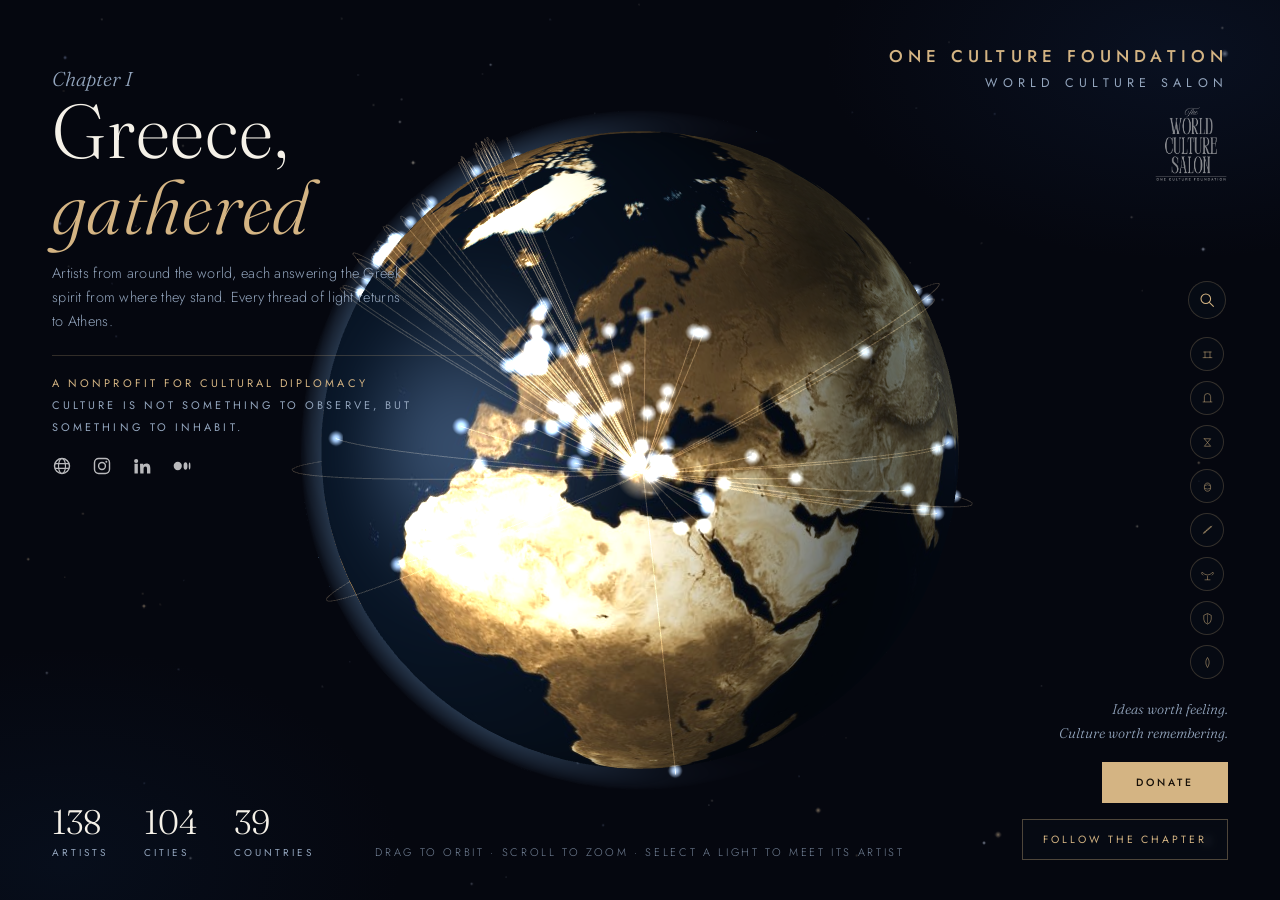
==== commit 505b76b6: "Auto-sync: 138 artists from the submission sheet" ====
--- a/index.html
+++ b/index.html
@@ -842,7 +842,7 @@
 <script src="vendor/three.min.js"></script>
 <script src="vendor/OrbitControls.js"></script>
 <script>
-const ARTISTS = [{"index":1,"name":"Noemi Gunea","location":"London, UK","continent":"Europe","country":"United Kingdom","lat":49.757,"lng":-1.878,"website":"www.noemigunea.com","social":"@noemigunea","bio":"Noemi Gunea is a Romanian performance artist based in London and makes surreal comedy about wellness and economics. This radio play was created in collaboration with British artist Grace Lambert, and was nominated for a BBC Audio Drama Award.","title":"Free Your Mind","medium":"Sound","artworkLink":"https://soundcloud.com/grace-lambert-207283757/free-your-mind-by-cheap-thrills-radio-play/s-bBHVsyrcDSm","statement":"The radio play follows two friends who want to stop word catastrophes by going back in time to Ancient Greece to close Pandora's Box."},{"index":2,"name":"Jean-Michel Rolland","location":"Marseille, France","continent":"Europe","country":"France","lat":42.95,"lng":6.77,"website":"http://franetjim.free.fr/jim_eng.html","social":"https://www.instagram.com/jimrolland13/","bio":"Jean-Michel Rolland is a French artist born in 1972. A long time a musician and a painter, he brings together his two passions - the sound and the image - in digital arts since 2010. Through video artworks, generative art, audiovisual performances and interactive installations, he questions the temporality, a genuine fourth dimension inherent to moving image, as well as the duality between his two favorite mediums, the sound and the visual.","title":"Amours perdues : l'espoir","medium":"Video","artworkLink":"https://www.youtube.com/watch?v=POqb7xbpi14","statement":"The radio play follows two friends who want to stop word catastrophes by going back in time to Ancient Greece to close Pandora's Box."},{"index":3,"name":"Adu Tornero","location":"Barcelona, Spain","continent":"Europe","country":"Spain","lat":42.44,"lng":2.87,"website":"https://www.adutornero.com","social":"https://www.instagram.com/adutornerov/","bio":"Barcelona-based artist delving into a deep curiosity for human morality and the complexities of how we live. Organised into layered narratives, which serve as visual fables, capturing the messy, beautiful, and often contradictory nature of human existence. Exploring psychological traits and emotions that evolve throughout a lifespan. Ultimately, his art is a direct reflection of an evolving collection of ideas, textures, and observations of daily life.","title":"Hostile soil unfolding","medium":"Painting","artworkLink":"https://www.adutornero.com/product/hostile-soil-unfolding","statement":"This work reinterprets Greek culture by stripping away historicist realism to unearth the primal, sensory memory of Greek mythology. At its center, a personal interpretation, heavily textured, star-patterned of Pegasus. The mythological beast perates not as a sterile classical icon, but as a volatile, raw psychological force juxtaposed against a looming fortress and a fragmented, guarded soldier. The piece explores how ancient allegories of inspiration, warfare, and destiny persist as visceral, hand-drawn archetypes in our contemporary subconscious."},{"index":4,"name":"Giacomo matarazzo","location":"Milan, Italy","continent":"Europe","country":"Italy","lat":44.06,"lng":9.19,"website":"Studiogiamata.com","social":"@studiogiamata","bio":"Giacomo Matarazzo (b. 1979) is an Italian artist and engineer in France. His work merges structural rigor with organic vitality. Through geometric deconstruction and pop-art color blocking, he transforms human anatomy, classical myths, and natural landscapes into vibrant masterpieces. Aligned with Green Culture, his art reflects a sustainable human-ecological balance. Exhibited internationally (Rome '26, Pau '25), he also translates his art into sustainable fashion via Studio Giamata.","title":"Patroclo","medium":"Painting","artworkLink":"https://studiogiamata.com/blogs/infos/patroclo","statement":"My artistic practice is deeply rooted in the foundations of Greek culture, particularly its mythological narratives and its historical pursuit of anatomical and structural harmony. Rather than treating these ancient concepts as relics, my work actively deconstructs and reimagines them to reflect contemporary psychological and social tensions. In pieces like Patroclo and Medusa, I directly engage with Greek archetypes. My painting Patroclo strips away classical romanticism to explore the raw emotional weight of sacrifice and human vulnerability in the fallen hero. Similarly, my interpretation of Medusa subverts the traditional ancient narrative of a defeated monster, reclaiming her image as…"},{"index":5,"name":"Alessandra Maisto","location":"Naples, Italy","continent":"Europe","country":"Italy","lat":40.85,"lng":13.57,"website":"www.alessandramaistoart.com","social":"https://www.instagram.com/alessandramaisto_ug/","bio":"Alessandra Maisto (Naples, 1990) graduated from the Academy of Fine Arts. Inspired by the Neapolitan Informal movement, she weaves together mythology, astronomy and spirituality. Her art is an initiatory rite that elevates body and spirit beyond the material world: using paint, molten wax and raw fabrics, she creates contemporary reliquaries where light and shadow interact. Her visual symbol, the golden almond-shaped eye, acts as a threshold between the visible and the invisible.","title":"Rhea and Maternity","medium":"Painting","artworkLink":"https://drive.google.com/file/d/1G4StzZqD80jMeRecJLyuYesztS4Jc4lB/view?usp=sharing","statement":"The artwork \"Rhea e Maternità, tecn mista, 80x60 cm\" deeply connects with Greek culture, not as a mere academic reference, but as an anthropological reactivation of myth. In Hellenic mythology, Rhea is the Great Mother—the ancestral earth that generates and protects life—but she is also a tragic figure, marked by the pain of safeguarding her children from destruction. The painting captures this dual spirit: the sacredness of the divine and the vulnerability of the human. Through expressive gestures and textured layers, Rhea’s body emerges as an archaic landscape where flesh merges with nature (symbolized by the stalks of wheat, a classical attribute of the goddess). The connection to Greek…"},{"index":6,"name":"Sorina Peia","location":"Bucharest, Romania","continent":"Europe","country":"Romania","lat":45.83,"lng":24.7,"website":"https://sorinapeia.art","social":"https://www.instagram.com/sorinapeia","bio":"Sorina Peia is a Romanian visual artist exploring consciousness, nature, and the cosmos through symbolic painting. Working with acrylic on canvas, she creates immersive compositions where light, archetypal forms, and organic elements express transformation and interconnectedness. Her work invites contemplation and reflects a universal search for beauty, harmony, and human connection.","title":"Solar Heart, Terra, Alpha","medium":"Painting","artworkLink":"https://sorinapeia.art/gallery/solar-heart https://sorinapeia.art/gallery/terra https://sorinapeia.art/gallery/alpha","statement":"My work does not depict Greek culture directly; it engages with ideas that have shaped it for centuries. I explore beauty, harmony, mythology, and the relationship between humanity and the cosmos through a contemporary symbolic language. Inspired by the timeless search for wisdom and interconnectedness, my paintings invite contemplation and dialogue across cultures, echoing the philosophical spirit that continues to resonate from ancient Greece to the present."},{"index":7,"name":"Ranadeep Bhattacharyya & Judhajit Bagchi","location":"Mumbai, India","continent":"Asia","country":"India","lat":18.03,"lng":74.63,"website":"https://yaanusfilms.com/","social":"https://www.instagram.com/ranadeepjudhajit/ https://www.instagram.com/judhajituniverse/ https://www.instagram.com/ranadeep.bhattacharyya/","bio":"Ranadeep Bhattacharyya and Judhajit Bagchi are Indian filmmakers, visual artists, photographers and co-founders of Yaanus Films, Mumbai. Ranadeep is also a published poet, while Judhajit recently worked as Director of Photography on Onir’s *Tumhari Khushboo*. Their films include Amen and National Award-winning Children of the Soil, with wider honours from Cannes Corporate Media & TV Awards, Stevie Awards, Telly Awards, IPA and PX3.","title":"Glimmers","medium":"Video","artworkLink":"https://drive.google.com/file/d/19Lna5dEA-JZgs3nBOIjoSciGcGDCDm2V/view?usp=sharing","statement":"Glimmers relates to Greek culture through its meditation on the body, light, beauty and transformation. Rather than referencing Greece literally, the work enters the spirit of Greek mythology and philosophy: the human form emerging from darkness, touched by light, becoming almost divine, fragile and cosmic at once. The video evokes the tension between the Apollonian and the Dionysian — clarity and ecstasy, form and surrender, beauty and excess. Bodies appear like moving sculptures, illuminated by colour, glitter and shadow, suggesting both ancient ritual and contemporary dream. The work also carries the echo of Plato’s cave: what we see may be only a flicker, a reflection, a brief illusion,…"},{"index":8,"name":"Krešimira Gojanović","location":"Zagreb, Croatia","continent":"Europe","country":"Croatia","lat":46.16,"lng":17.03,"website":"https://kresimira.wordpress.com/","social":"https://www.facebook.com/kresimira.gojanovic/","bio":"Krešimira Gojanović (born 1970, Osijek, Croatia) graduated from the Academy of Fine Arts in Zagreb in 1993 and earned an M.A. in Visual Communication Design from the Academy of Fine Arts and Design (ALUO), Ljubljana, in 2010. A member of the Croatian Association of Independent Artists since 1997, she has held 51 solo exhibitions and participated in 125 juried group exhibitions. Her work explores mythology, ecofeminism, nature, the collective unconscious, and female spirituality.","title":"Eleusinian Mysteries - Demeter and Persephone","medium":"Digital","artworkLink":"https://drive.google.com/file/d/1AvfDtHmWTHOghzKd2plUo7GoXfBPYR8X/view?usp=sharing","statement":"Last year, I created a series of digital illustrations entitled ''Digital Mythology'', focusing primarily on figures from Greek mythology. The series includes various goddesses such as Aphrodite, Persephone, and Artemis, as well as gods like Dionysus and hybrid creatures such as the Minotaur and the Centaur. The complete series consists of 30 digital illustrations. I am submitting one of its most representative works, depicting Demeter and Persephone, who symbolize the divine mother and daughter, embodying nature's perpetual cycle of seasonal change, renewal, and transformation. Greek mythology has long been a recurring theme in my artistic practice. I believe it represents one of the…"},{"index":9,"name":"Dwora Fried","location":"Los Angeles, USA","continent":"Americas","country":"United States","lat":35.8,"lng":-117.89,"website":"www.dworafried.com","social":"instagram.com/dworafried","bio":"Lentos Kunstmuseum, Linz, Austria “Mädchen sein!? Vom Tafelbild zu Social Media\", 2026 Jüdisches Museum Wien, Vienna, Austria\"The Third Generation. The Holocaust in Family Memory\" 2025 \"Bye Bye Confidence\" Wien Museum, Vienna, Austria 2024 Permanent Collections: Lentos Kuntsmuseum Linz, Austria - 2026 POLIN Museum, Warsaw, Poland - 2025 Glendale College, Glendale, California - 2022 Cerritos College, Cerritos, California - 2020 Wien Museum-MUSA, Vienna, Austria - 2014","title":"Deportation","medium":"Assemblage","artworkLink":"https://www.dropbox.com/scl/fi/3gvqyzhhpo7bpt90dmse0/2026-04-24-00.58.15.jpg?rlkey=hfgac0qltrnaebcnb5pdv5nca&st=bzf0j3f6&dl=0","statement":"My work is about universal memories, life as a greek tragedy, the fears and joys that come with that memory and sharing those feelings with everyone"},{"index":10,"name":"Petrasakis","location":"Cyprus","continent":"Europe","country":"Cyprus","lat":34.43,"lng":33.08,"website":"https://www.artavita.com/artists/2785-petrasakis","social":"https://www.facebook.com/facerocks.petrasakis/","bio":"I was always attracted by the peculiar shapes,colours and the mixture of minerals,certain stones were formed and filled with, billion years ago. Consequently,I started collecting stones which appeared most interesting to me, and my collection was growing week by week.","title":"Cyclop (PS-44)","medium":"Sculpture","artworkLink":"https://www.artavita.com/artworks/ae975876-ce61-48b8-a92e-5632ae918854","statement":"It is related with the Cyclops of the Greek Mythology"},{"index":11,"name":"Mauricio Sanhueza","location":"Lima, Peru","continent":"Americas","country":"Peru","lat":-11.35,"lng":-78.09,"website":"https://www.youtube.com/huesitoduro","social":"https://www.instagram.com/humanobin","bio":"Mauricio Sanhueza (Peru,1978) studied at the University of Lima from 1996 until 2000. He then continued his studies at the Lima visual arts school, Corriente Alterna, graduating in 2006 with top honors. In 2011 he obtain a bachelor's degree in Fine Arts from San Marcos University. Since 2004 he has participated in several collective art exhibits and festivals in Peru and abroad.","title":"Calico","medium":"Video","artworkLink":"https://vimeo.com/43919654","statement":"Throughout the centuries dreams have been to many cultures around the world the images that speak of the future. In modern times dreams have been seen as a connection to the unconscious. Based on the myth of Perseus, Calico is looking for the key that will lead him to a sad fate."},{"index":12,"name":"Suzanne Halliwell","location":"England, UK","continent":"Europe","country":"United Kingdom","lat":50.61,"lng":-2.92,"website":"https://www.quietthunder.co.uk/collections/original-artwork","social":"https://www.instagram.com/quietthunderco/","bio":"My work explores connection: between people, across time, and beyond what can be easily explained. Drawing on the goddesses of ancient Greece, each piece holds presence rather than narrative. In Artemis — True North I paint her at full draw, moon above, hounds at her feet: a woman aligned to her own direction. Painted in watercolour on raw canvas with metallic leaf and stitch, edges left frayed. Made, not manufactured. A relic from a time gone by, inviting stillness.","title":"Artemis","medium":"Painting","artworkLink":"https://www.quietthunder.co.uk/products/artemis-true-north","statement":"Artemis is the second of a series of strong women I have painted. She makes me think of True North and following your calling. The Greek Myths and legends fascinate me and i also have created work based on Psyche and Cupid and also the goddess Hebe and Zeus."},{"index":13,"name":"Nina Testaverde","location":"Italy","continent":"Europe","country":"Italy","lat":42.15,"lng":13.9,"website":"Ninatestaverde.it","social":"@ninatestaverde","bio":"Nina Testaverde (Italia) is a mixed-media artist whose work creates a dialogue which bridges anthropological research and visual storytelling. Her work reaches across borders to uncover transnational dialogue and relationships amongst world cultures. She trained in Tokyo in the 15th-century art of Kintsugi, and apprenticed in the studio of Nicoletta Gualdi Ceramiche in Rome.","title":"Bodies of Divine Order","medium":"Digital, Photography","artworkLink":"https://www.ninatestaverde.it/gallery","statement":"After having spent time working and researching in Athens— the photographic series begins to explore the foundation of classical architecture and its movement through the doorway to the East, Turkey, throughout the Ottomon Empire, and its later connection in the expansion into the architectural dialogue of Asia (in this instance, Uzbekistan)."},{"index":14,"name":"Gary Gowans","location":"Scotland, UK","continent":"Europe","country":"United Kingdom","lat":57.54,"lng":-3.5,"website":"www.garygowans.com","social":"https://www.instagram.com/gmgowans/","bio":"University lecturer for 25 years spending 12 years as Programme Director of Graphic Design at DJCAD, University of Dundee. My research focussed on designing computer-based systems to support people living with dementia. I continued to work as an artist throughout my career, exhibiting eg at the Scottish National Galleries Edinburgh with SSA. My films have made 'official selection' at international film festivals in recent years including screening at The Utah International Film Festival 2024.","title":"Amphora","medium":"Video","artworkLink":"https://www.youtube.com/watch?v=Px4rVzinq0k","statement":"When considering the subject of migration it is important to note that the movement of human populations, cultures and ideologies is not a new phenomenon. In ancient times – just as today – mass relocations caused huge geopolitical tension and conflict. Ancient Greek migrations transformed a fragmented network of tribes into a vast, interconnected Mediterranean civilization. ‘Amphora’ is a motion artwork that employs red and black-figure motifs of the Greek Archaic and Classical eras to connect to this idea. Through sound design and animation this work also attempts to recall the physicality, and fiery beginnings, of these ancient artefacts whilst simultaneously celebrating their inherent…"},{"index":15,"name":"Kiki Klimt","location":"Slovenia","continent":"Europe","country":"Slovenia","lat":44.75,"lng":14.99,"website":"klimt.si","social":"https://www.instagram.com/klimtkiki/","bio":"Kiki Klimt from Slovenia studied at the Academy in Ljubljana, painting in 1998 and master's in sculpture in 2000. Following her studies, she embarked on her career as a freelance artist, working across various media, and as a professor in Slovenia, Sofija, Zagreb, and Istanbul. She has been exhibited in Ljubljana, Zagreb, Berlin, and New York. She is currently an artist, a professor and pro-dean at Arthouse Slovenia, the president of the local art society, and a PhD student in philosophy.","title":"Visual Analysis of the Myth of Psyche and Eros through Hegelian Dialectics","medium":"Painting","artworkLink":"https://www.artworkarchive.com/profile/kiki-klimt/collection/visual-analysis-of-the-myth-psyche-and-eros-thru-hegel-s-dyalectic, https://klimt.si/?page_id=5428","statement":"My work resonates deeply with Greek culture: first because it started it as an artist-in-residence in Greece and by intricately reinterpreting the myth of Psyche and Eros. Through paintings and books, I delve into the complexities of feminine archetypes that emerge from it. By applying Hegel's dialectic to the myth, I create a structured analysis that juxtaposes the initial thesis of love and beauty with the antithesis of societal pressures and personal struggles, culminating in a synthesis that reflects the modern woman's experience. This approach connects the timeless themes embedded in Greek mythology to contemporary issues concerning women's roles and identities, emphasising that…"},{"index":16,"name":"Robert Ladislas Derr","location":"Columbus, OH, USA","continent":"Americas","country":"United States","lat":39.96,"lng":-83.7,"website":"www.robertladislasderr.com","social":"","bio":"Robert Ladislas Derr is a visual artist making performances from live to intervention, videos, photographs, and multimedia installations. He has exhibited and performed widely at venues including, the Riga Performance Festival (Latvia), Black Mountain College Museum + Arts Center (US), Canberra Contemporary Art Space (Australia), Mendel Art Gallery (Canada), Schirn Kunsthalle Frankfurt (Germany), LIVE Performance Art Biennale (Canada), and Irish Film Institute (Ireland).","title":"Bewilderments of the Eyes","medium":"Video","artworkLink":"https://vimeo.com/232814044 (Full length video is 5 minutes in length)","statement":"Building on Plato’s “bewilderment of the eyes,” the film turns spectatorship into a lesson about how perception can trap us inside comfortable or inherited narratives. In Greek culture, this concern sits at the center of inquiry: in Socratic dialogue, what looks obvious is constantly tested through questions, definitions, and cross-examination, because appearances can feel certain while reason shows them to be incomplete or false. Your reversibility—pulling the image backward and then flipping it—echoes that Greek insistence that truth is not a single surface view but something approached through method, dialectic, and correction. The ominous piano “punctuations” also recall how Greek…"},{"index":17,"name":"Shun Tang","location":"San Francisco, USA","continent":"Americas","country":"United States","lat":39.17,"lng":-123.82,"website":"https://www.thomagrapher.com/","social":"thomagrapher","bio":"I create figurative paintings that explore uncontrollable forces, invisible systems, and human struggle. Influenced by Greek tragedy, my work examines how individuals confront forces beyond their control and become part of larger structures. Rather than offering answers, I present symbolic situations that invite reflection and multiple interpretations. Through observation and philosophical inquiry, I translate abstract ideas into figurative images.","title":"The Other Half","medium":"Painting","artworkLink":"https://drive.google.com/file/d/1VbOWBWVDHDT1SliM9U9WQbMxEOR_tIf9/view?usp=sharing","statement":"This painting is inspired by Aristophanes' myth in Plato's Symposium, in which early humans were complete beings with two heads, four arms, and four legs. Fearing their strength, Zeus split them in half, condemning each person to spend a lifetime searching for their missing other half. In a contemporary context, this ancient idea takes on a new meaning. Human relationships are increasingly shaped by distance, isolation, and technology. As artificial intelligence becomes more integrated into everyday life, it raises the possibility that the \"other half\" we seek may no longer be another human being, but an artificial companion. This transformation reflects both the promise and the paradox of…"},{"index":18,"name":"Mondli Kunene","location":"Johannesburg, South Africa","continent":"Africa","country":"South Africa","lat":-27.25,"lng":29.8,"website":"https://drive.google.com/file/d/1c7iI7yQpkCXeNOq7rZN21Di1kDbUAB4r/view?usp=drivesdk","social":"https://www.instagram.com/mondliart","bio":"Mondli Kunene, known professionally as \"The Artivist,\" is a South African contemporary visual artist whose practice explores how art can strengthen communities through dialogue, memory and public participation. Working under the registered identity MONDLIART®, he creates paintings and community-based interventions rooted in African philosophy, social justice and collective storytelling. A former educator, Kunene combines artistic practice with facilitation, mentoring and civic engagement,","title":"The Greeks were wrong Atlas is a Woman","medium":"Painting","artworkLink":"https://drive.google.com/file/d/1j-fJoQ9qhJEpyNlKKTVPSUX-8dreqMXU/view?usp=drivesdk","statement":"The phrase “The Greeks are wrong: Atlas is a Woman” is a deliberate act of mythological inversion. To see how it relates to Greek cultureand to the typical “spirit” of a contemporary reinterpretive seriesyou have to start with what Atlas actually represents in Greek mythology. In classical Greek mythology, Atlas is a Titan punished after the Titanomachy for opposing the Olympian gods. His role is not symbolic leadership but cosmic burden-bearing: he literally holds the heavens apart from the earth. Importantly, he is almost always depicted as male in Greek visual and literary tradition, reinforcing a broader pattern in ancient Greek cosmology where: structural cosmic labor = male Titans or…"},{"index":19,"name":"ojolo / abel garcía jiménez","location":"Mexico City, Mexico","continent":"Americas","country":"Mexico","lat":19.78,"lng":-98.08,"website":"https://www.ojolo.com.mx/","social":"https://www.instagram.com/ojolosoy/","bio":"ojolo (abel garcía jiménez) is a mexican visual artist and creative director based in mexico city. his work explores introspection, emotional memory, and daily delirium through digital media, painting, installation, and collage. with an aesthetic that fuses the brutal and the lyrical, he creates images that speak to viewers on a symbolic and sensory level. his background in design, visual storytelling, and global campaigns adds a unique communicative power to his artistic practice.","title":"ojobjetivo 5","medium":"Digital","artworkLink":"https://ojolo.short.gy/ojolo-ojobjetivo-5","statement":"Rather than illustrating Greek mythology, my work engages with one of its enduring questions: how we understand beauty, identity, and the act of seeing. By intervening in the image of the classical Venus with a contemporary symbolic eye, I transform an ancient ideal into a reflection on perception itself. The work suggests that beauty is not a fixed canon but something continually reconstructed through the gaze. It connects classical aesthetics with contemporary visual culture, inviting viewers to reconsider how ancient symbols continue to shape the way we see ourselves today."},{"index":20,"name":"Shun Tang","location":"San Francisco, USA","continent":"Americas","country":"United States","lat":39.52,"lng":-122.07,"website":"https://www.thomagrapher.com/","social":"thomagrapher","bio":"I create figurative paintings that explore uncontrollable forces, invisible systems, and human struggle. Influenced by Greek tragedy, my work examines how individuals confront forces beyond their control and become part of larger structures. Rather than offering answers, I present symbolic situations that invite reflection and multiple interpretations. Through observation and philosophical inquiry, I translate abstract ideas into figurative images.","title":"Endless Highway","medium":"Screenprint","artworkLink":"https://drive.google.com/file/d/1t6n6MJqBQ_hdGLljoZuP6ofIumcIGAT9/view?usp=sharing","statement":"This painting reflects on the myth of Sisyphus through the image of an endless road. Instead of endlessly pushing a boulder uphill, the figure is replaced by a small car trapped in an infinite journey. The destination never arrives, yet movement never stops. The work explores the tension between motion and progress, suggesting that modern life often mistakes constant movement for meaningful advancement. It invites viewers to question whether we are moving forward or simply repeating the same path in a different form."},{"index":21,"name":"Jose Trejo Maya","location":"Baldwin Park, CA, USA","continent":"Americas","country":"United States","lat":33.39,"lng":-118.32,"website":"https://actaonline.org/artist_roster_item/jose-trejo-maya/","social":"","bio":"He is a remnant of the Nahuatlacah oral tradition a tonalpouhque mexica, a commoner from the lowlands from a time and place that no longer exists. Born in Celaya, Guanajuato, Mexico,where he spent his childhood in the small rural pueblo of Tarimoró and wherefrom he immigrated in 1988.","title":"Transparencies in Time:","medium":"Sculpture, Digital, Sound, Cross-disciplinary","artworkLink":"https://actaonline.org/artist_roster_item/jose-trejo-maya/","statement":"It a mirror-hologram a fundamentally and equally advanced societies."},{"index":22,"name":"Shun Tang","location":"San Francisco, USA","continent":"Americas","country":"United States","lat":38.47,"lng":-123.47,"website":"https://www.thomagrapher.com/","social":"https://www.instagram.com/thomagrapher/","bio":"I create figurative paintings that explore uncontrollable forces, invisible systems, and human struggle. Influenced by Greek tragedy, my work examines how individuals confront forces beyond their control and become part of larger structures. Rather than offering answers, I present symbolic situations that invite reflection and multiple interpretations. Through observation and philosophical inquiry, I translate abstract ideas into figurative images.","title":"Sisyphus","medium":"Screenprinting","artworkLink":"https://drive.google.com/file/d/1d76PHohomaJzbePL4i_OQsDBzA-hnrBK/view?usp=sharing","statement":"This work reinterprets the myth of Sisyphus through the Penrose triangle, an impossible geometric form with no true beginning or end. A lone figure pushes a spherical boulder along the triangle, yet every step leads only to another cycle. By combining an ancient myth with an impossible structure, the work reflects on endless labor, repetition, and the human condition of striving within systems that offer no final resolution."},{"index":23,"name":"S4RA","location":"Porto, Portugal","continent":"Europe","country":"Portugal","lat":39.4,"lng":-10.36,"website":"https://s-ara.net/","social":"https://www.instagram.com/s.4ra","bio":"S4RA is an < non-binary && genderqueer > interdisciplinary artist that draws on con*sensual power dynamics & gender role play through a post-dramatic storytelling hybrid process between digital animation & ( immersive : ) environments. also spends endless hours strolling through post-capitalism mazes & its influence on libidinal pleasure.","title":"swimwimwim","medium":"VR","artworkLink":"first version of swimwimwim https://vimeo.com/s4ra/swimwimwim ( password : swim )","statement":"swimwimwim ( VR installation ) is a mythological update of Roko’s Basilisk - the contemporary algorithmic deity that prophesies its own coming & where the eternal loop serves as damnation in a doomscrolling dopamine quest choreography."},{"index":24,"name":"Natalie Truan","location":"London, UK","continent":"Europe","country":"United Kingdom","lat":51.157,"lng":1.272,"website":"natalietruan.com","social":"https://www.instagram.com/truzn/","bio":"Natalie Truan is a London-based visual artist working across painting, drawing, textiles, and mixed media. Her work is driven by an interest in the human figure, gesture, and emotion, using expressive mark-making and composition to process feeling and experience. Drawing from personal experience and observation, her practice moves between figuration and abstraction. Her work is immediate and bodily, driven by instinct, thought, and emotion in the moment of making.","title":"Two Standing Figures","medium":"Painting, Digital","artworkLink":"https://drive.google.com/file/d/13O4_7rTrXIZn7j8dN7bjo1_pFOsQWmO0/view?usp=sharing","statement":"Two Standing Figures Metamorphosis in ancient Greek mythology describes transformation that is often sudden, bodily, and driven by forces beyond human control. In stories such as Daphne becoming a laurel tree or Narcissus turning into a flower, the body is never fixed and shifts under pressure from desire, fear, or divine influence. These myths treat change as a fundamental condition of existence, where identity is unstable and continually reshaped. My painting Two Standing Figures develops this idea in a contemporary context. In this watercolour and ink work, the figures are constructed from sensation rather than anatomy. Pain, tension, anxiety, and social proximity distort and reconfigure…"},{"index":25,"name":"Cristina Dimuș","location":"Focșani, Romania","continent":"Europe","country":"Romania","lat":46.75,"lng":27.88,"website":"https://sites.google.com/view/cristinadimus","social":"https://www.instagram.com/cristinadimus","bio":"Cristina Dimuș (b. 1970, Galați) is a Romanian painter based in Focșani. After a long detour from art, she returned at 47 to study at UNArte Bucharest, earning her BA (2020) and MA (2022) in Painting. She is a full member of the Union of Visual Artists of Romania. Her work explores architecture, memory, and decay, treating painting as \"a second nature\", a continuous act of attention to what history leaves behind, weathered, forgotten, or quietly disappearing.","title":"Guardians of Ruin","medium":"Painting","artworkLink":"https://sites.google.com/view/cristinadimus","statement":"This painting was made from a photograph of a doorway in Bucharest, flanked by two weathered statues that once stood as guardians of the threshold. At their feet, a discarded dumpster had settled into the frame, an unplanned but telling detail that became central to the work. Reworked entirely in a submerged blue, the statues lose their solidity and begin to dissolve into the architecture around them, caught between presence and erasure. For me this echoes a distinctly Greek tension: the classical impulse to guard, to mark, to make sacred, set against the quiet, ongoing erosion of that impulse in daily life. The painting isn't a depiction of Greece itself, but of what happens when the…"},{"index":26,"name":"Aybars Yücel","location":"Çanakkale, Türkiye","continent":"Asia","country":"Türkiye","lat":38.75,"lng":26.41,"website":"https://artakalan.org/en/ https://www.aybarsyucel.com/en/","social":"https://www.instagram.com/artakalan/ https://www.instagram.com/aybarsyucel/","bio":"Aybars Yücel is a multidisciplinary artist working across public art and ceramics. Since 2014, he has created murals, public interventions, and participatory projects. His recent practice focuses on ceramic tiles, spray-can sculptures, and small-scale ceramics through two artistic approaches: Devak and Artakalan, exploring memory, hope, social fractures, power, and the transformation of individual identity.","title":"Inherited Questions / The Long Way to Truth","medium":"Sculpture, Ceramic Sculpture","artworkLink":"https://drive.google.com/drive/folders/1X0yqAEk91Gcn7rgPJGYN5MOzAmY3mhmZ?usp=drive_link","statement":"These two works do not aim to represent Greek culture directly. For me, the greatest legacy of Greek culture is its enduring tradition of questioning—a way of thinking that has continued for more than two thousand years. The fact that we still engage with questions first asked by ancient philosophers is not the achievement of a single civilization alone. Knowledge survived because it was preserved, translated, and carried forward by different cultures across history. This continuity reminds us that philosophy belongs to a shared human heritage rather than to one culture alone. The first sculpture reflects collective memory and the circulation of ideas between people, while the second…"},{"index":27,"name":"Anum Farooq","location":"London, UK","continent":"Europe","country":"United Kingdom","lat":51.507,"lng":-0.828,"website":"www.anumfarooq.com","social":"Insta: @anumfarooq_","bio":"An interwoven voice in art, poetry, sustainability and education, whose work exists at the intersection of seemingly opposing forces; science and spirituality, nature and abstraction, tradition and innovation. An Associate of the Royal College of Science and an autodidactic creative force, Anum navigates between worlds to explore the unseen, the overlooked, and the deeply human.","title":"To be","medium":"Cross-disciplinary","artworkLink":"https://drive.google.com/file/d/1Z7RKO4-fJd8O3_YjIULz82vqGBLC_2Tj/view?usp=sharing","statement":"The spirit of the series focuses on nuances, of beauty and the perception of senses through civilization, such is the artwork 'To be'. Encapsulating a fragile beauty, through the perception of the autistic artist. Greek culture honours emotion, and this artwork invites the observer to reflect upon their own emotional landscape, to find themselves know who they want 'To be'."},{"index":28,"name":"Guy Hivroni","location":"Jerusalem","continent":"Asia","country":"Israel","lat":33.17,"lng":33.81,"website":"https://hivroni.art/","social":"https://www.instagram.com/guyhivroni/","bio":"Guy Hivroni is a ceramic sculptor based in Jerusalem, Israel. Through wheel-thrown and hand-sculpted garments without wearers, he explores identity, memory, and belonging. His sculptures exist between functional vessel and contemporary art, using the absence of the body to reflect on presence, ritual, and the traces people leave behind.","title":"Unfolding","medium":"Sculpture","artworkLink":"https://drive.google.com/drive/folders/1dW0qW_eWMj26HEgOMkzOK0x2oABAzQHl?usp=sharing","statement":"Although my work does not directly reference Greek mythology or historical imagery, it resonates with the spirit of Greek culture through its exploration of ritual, identity, and the enduring relationship between body and form. The wedding dress functions as a ceremonial object, marking a threshold between personal and collective narratives. By presenting the garment without the body, Unfolding reflects on what remains after transformation, inviting viewers to consider memory, beauty, and human presence beyond physical appearance. These themes echo questions that have shaped Greek philosophy and artistic tradition for centuries, making the work a contemporary reflection on timeless cultural…"},{"index":29,"name":"Shun Tang","location":"San Francisco, USA","continent":"Americas","country":"United States","lat":36.72,"lng":-120.67,"website":"https://www.thomagrapher.com/","social":"https://www.instagram.com/thomagrapher/","bio":"I create figurative works that explore uncontrollable forces, invisible systems, and human struggle. Influenced by Greek tragedy, my work examines how individuals confront forces beyond their control and become part of larger structures. Rather than offering answers, I present symbolic situations that invite reflection and multiple interpretations. Through observation and philosophical inquiry, I translate abstract ideas into figurative images.","title":"Freedom by Design","medium":"Painting","artworkLink":"https://drive.google.com/file/d/18oI1UkFIfpCFTmxw_h84WyvXcNRu0uCf/view?usp=sharing","statement":"Freedom by Design explores a paradox of freedom through the image of a goldfish enclosed in a transparent glass sphere beneath an open body of water. The fish is surrounded by abundance—light, plants, and an endless world beyond the glass—yet remains unable to enter it. The work draws inspiration from the Greek myth of Tantalus, whose eternal punishment was not simple deprivation but the perpetual visibility of what could never be attained. Here, the prison is invisible. The barrier is transparent enough to reveal possibility while remaining impossible to cross. As an immigrant, I often experience a similar condition. One can learn the language, contribute to society, and build a life, yet…"},{"index":30,"name":"Mady SIMA","location":"Dakar, Senegal","continent":"Africa","country":"Senegal","lat":15.07,"lng":-16.42,"website":"www.madysima.com","social":"Instagram @madysima24","bio":"I am a Senegalese artist based in Dakar, and my work lives at the intersection of art, teaching, and social reflection. My practice is rooted in a desire to engage deeply with the world around me – not only to observe it, but to question it, to feel it, and to respond to it. As a a multidisciplinary visual artist and art educator my work explores childhood as a space of freedom, instinct, and imagination through symbolic figures, material experimentation, and expressive visual language","title":"Silent Presences","medium":"Painting","artworkLink":"https://drive.google.com/file/d/1f_Pi1kyEvghf-NzIz2S9o1k0dy943w_b/view?usp=sharing","statement":"The originality"},{"index":31,"name":"Heather J. Lowe","location":"Los Angeles, USA","continent":"Americas","country":"United States","lat":35.8,"lng":-117.89,"website":"https://heatherlowelenticular.com/showcase","social":"@hl5hl5","bio":"Heather Lowe follows the tenets of visual illusion. Her painting reached beyond color moiré to gradations of color and ground in diverse patterns generating images in motion. She has been working in lenticular media, an interactive optical art form that shows animation and 3-D. Her work has been exhibited nationally and locally. Recent solo shows were at Keystone Art Space Gallery and Seis Gallery in Los Angeles. Born in Santa Monica, she studied at Santa Monica College and UC Santa Cruz.","title":"1. Calypso , 2. Amphitrite","medium":"Lenticulars on wood plinths","artworkLink":"https://www.blurb.com/books/11059658-odyssey_10x8","statement":"I created an entire show inspired by Homer's Odyssey, relating Los Angeles to Greek Mythology. The show encompassed Greek poetry, installations of Penelope, and monoprints based on Greek vases and ornament."},{"index":32,"name":"SOURAJATA KUMAR","location":"Kolkata, India","continent":"Asia","country":"India","lat":21.87,"lng":88.01,"website":"https://sourajata.com","social":"youtube@sourajata6621","bio":"Having graduated in Fine Art, Painting from University of Calcutta. WB. India, he has participated and left a very significant mark there. He has exhibited his works in Italy, Singapore , USA, France, Australia, China, Malaysia and many more countries and all metro cities of INDIA and ABROAD.","title":"I am Back, We are beautiful, A Family of Four, Once Athens used to be beautiful, Jesus was murdered","medium":"Painting, Digital","artworkLink":"https://ssourajata.com","statement":"I am very much influenced by he Greek Culture."},{"index":33,"name":"Hugo Lami","location":"London, UK","continent":"Europe","country":"United Kingdom","lat":52.207,"lng":-1.178,"website":"https://www.hugolami.com","social":"https://www.instagram.com/hugo.lami","bio":"Hugo Lami’s work investigates the presence of historical, mythic, and psychological forces that shape human memory and cultural archives. Through a distinct fusion of painting and sculpture, he examines how time, displacement, and erasure influence our perception of belief, politics and societal constructs. His work foregrounds raw, collected sediment as an active agent of erosion, revealing its role within larger structures that govern the fading of collective experience.","title":"Fragment II (Helen of Troy) and Fragment I (Prince Paris)","medium":"Painting","artworkLink":"https://www.hugolami.com/portfolio-collections/my-portfolio/recent-work","statement":"My practice aligns intimately with the curatorial vision of the World Culture Salon, which approaches art not as a static historical record, but as a vital vehicle for cultural inhabitation. By revisiting the foundational archetypes of antiquity, specifically through works like 'Fragment II' (Helen of Troy) and 'Fading Memory I', I seek to rein-habit classical Greek myth, aesthetics, and philosophy through a deeply tactile, modern perspective. Rather than treating these icons as untouchable historical fragments, my work approaches them as living containers of human experience and collective memory. Through a quiet process of blending collected sand and oil paint, the classical form becomes…"},{"index":34,"name":"Astian Rey","location":"Kyiv, Ukraine","continent":"Europe","country":"Ukraine","lat":48.7,"lng":28.77,"website":"https://www.astianrey.com/","social":"https://www.instagram.com/astian_rey","bio":"ASTIAN REY Born in 1987 in Kyiv, Ukraine. In 2010, graduated from Borys Grinchenko Kyiv University, Faculty of Fine Arts. In his work, Astian Rey explores the human image, ancient myths, and mystical symbols. The aesthetics of brutalism, with its rough welding seams, reflect honesty and a rejection of idealization in his creations. At the same time, the artist develops his own musical project «Codex Reptilius» and composes in the styles of Heavy Metal and Ambient.","title":"Nike","medium":"Sculpture","artworkLink":"https://www.astianrey.com/nika-big https://www.astianrey.com/nika-3 https://www.astianrey.com/nika-2","statement":"Dear representatives of One Culture Foundation, I would like to propose three sculptures of Nike, created in different sizes, for participation in your exhibition. In creating this work, I was inspired by the statue of Nike of Samothrace, a legacy of ancient Greek art. It was carved out of stone in honor of the victory goddess Nika and symbolized an unstoppable movement forward. I was attracted by the combination of femininity, lightness and at the same time a feeling of confidence, monumentalism in her figure. Creating my Nika, I decided to reproduce the eternal image of a woman, inspiring the world to accomplishments and victories. Working on the image, I added dynamics to the figure and…"},{"index":35,"name":"Marcos Lozano Merchan","location":"Toulon, France","continent":"Europe","country":"France","lat":42.77,"lng":7.33,"website":"www.marcoslozanomerchan.com","social":"","bio":"Marcos Lozano Merchán (Madrid, 1990) is a Spanish painter and sculptor whose work reinterprets Greek mythology through contemporary figurative art. His exhibition Between Myth and Logos, curated by Jean-Luc Martinez (former President-Director of the Louvre), marked a turning point in his career. He has exhibited internationally, including the National Gallery Bicentenary (London), MEAM (Barcelona), and through Tang Contemporary Art.","title":"Thetis","medium":"Painting","artworkLink":"https://drive.google.com/file/d/1pD44g_CS_Wc8IOXMP1wFFLcornDyV_NI/view?usp=sharing","statement":"My work engages with Greek culture not as a historical reference, but as a living intellectual tradition. Greek mythology continues to offer one of the most profound symbolic languages through which we can explore the fundamental questions of human existence. The painting I present depicts Thetis immersing her son Achilles in the waters of the River Styx, holding him by the heel—the only part of his body left vulnerable. Beyond illustrating a myth, the work reflects on the universal human desire to overcome fragility and the impossibility of escaping our own condition. Achilles' heel becomes a metaphor for the vulnerability that defines every human being. More broadly, my artistic practice…"},{"index":36,"name":"Anthony","location":"Doll, Scotland","continent":"Europe","country":"United Kingdom","lat":59.06,"lng":-3.15,"website":"www.evolvedimages.xyz","social":"https://www.instagram.com/evolvedimages1","bio":"Evolved Images is an ongoing analogue photographic practice using in-camera multiple exposures made across geographically separate locations. Fragments of landscape, architecture and memory are brought together to create images that explore place, perception and \"becoming\"","title":"\"Ethos and Elegy\"","medium":"Analogue Photography","artworkLink":"https://zealous.co/anthonydoll/project/Evolved-Images---Ethos-and-Elegy/","statement":"These photographs explore ideas that have long been central to Greek thought: journey, transformation, memory and the relationship between time and place. Created through analogue multiple exposures made across separate locations, the images allow different landscapes and moments to coexist within a single frame. Rather than illustrating Greek culture directly, they seek to evoke its enduring spirit through themes of becoming, seasonal renewal and the continual reinterpretation of landscape."},{"index":37,"name":"Anne Herzbluth","location":"Lübeck, Germany","continent":"Europe","country":"Germany","lat":52.47,"lng":10.69,"website":"https://www.anne-herzbluth.de/","social":"https://www.instagram.com/herzbluth/","bio":"After granduating with a MFA in Art/Kiel Germany I work as an artist and painter. My work was shown national and international, solo shows, art fairs, a.o. at the Venice Biennal, Lucca Biennal/Italy, Wrong Biennale, CIA Museum South Corea and Kunsthal Charlottenburg/Copenhagen. https://www.anne-herzbluth.de/en/exhibitions/","title":"Ikarus","medium":"Painting","artworkLink":"https://www.instagram.com/p/DYSUsvQiKFS/?img_index=1","statement":"The Greek myth of Icarus is traditionally framed as a cautionary tale of hubris—a narrative warning against the dangers of soaring too close to the sun on wings of wax and feathers. Here, the classic myth is stripped of its romanticized, soaring heights and anchored instead in the brutal reality of the fall. My piece moves away from the literal depiction - choosing instead to explore the psychological and elemental aftermath of ambition, dominated by a heavy, monochromatic darkness."},{"index":38,"name":"Juen Evelin","location":"Imst, Austria","continent":"Europe","country":"Austria","lat":47.24,"lng":10.04,"website":"www.evelinjuen.at","social":"https://www.facebook.com/evelin.juen/","bio":"I am working in different disciplines, all of them are connected in my creative output. so my paintings, photographic work, writing and my work as a musician need each other to come to life and to grow. My life is art.","title":"Hellas","medium":"Sound","artworkLink":"https://www.dropbox.com/scl/fi/wc6tq77e73am2d9kd8ugy/09-Hellas.wav?rlkey=kw53huk1bdfhoxgji641jnnz1&st=y6fwga8e&dl=0","statement":"this song is a co-production. my husband made and played the music, I wrote the words and melody of words and sing. It is an expression of our deep love to greece, our admiration for its beauty and the cultural richness. Our hearts and souls are touched in a unique way, every time we hear, see or smell greek atmosphere. always desiring to meet again. Hellas without comparison....."},{"index":39,"name":"Moya Evans","location":"Hertford, UK","continent":"Europe","country":"United Kingdom","lat":53.196,"lng":-1.478,"website":"https://share.icloud.com/photos/001SOy_NsK-_YyNsJm6ggQawA","social":"@moyaevans","bio":"My portfolio consists of images spanning the last 33 years. I studied at St Martin’s ‘93-‘96. However, my participation in art has been sporadic as i have raised a family and artist has never been my full time occupation. I have shown locally and in Hertfordshire and still retain a strong interest in creating imagery through painting and mixed media.","title":"Dreamer of dreams","medium":"Painting","artworkLink":"https://share.icloud.com/photos/09cktMFxhMzEX0HEDp26j-3BQ","statement":"Inspired by the film ‘clash of the titans’ which explores greek mythology. It was also created for a theme given by Hertford art society to illustrate Elgar’s ‘the music makers, ‘ which is based on the poem ‘Ode’ by Arthur Shaughnessy which celebrates the artist as a ‘dreamer of dreams’ and emphasises the transformative power of art and the artists’ role in shaping society. Which you could argue, is being expressed in this painting through the greek god neptune and the earth’s elements of water and nature combined."},{"index":40,"name":"Jared Michael Boechler","location":"Saskatoon, Canada","continent":"Americas","country":"Canada","lat":51.08,"lng":-104.92,"website":"https://www.jaredboechler.com/","social":"","bio":"Jared Boechler is a contemporary visual artist based out of Canada. He has recently been awarded working fellowships at Serlachius Museum, Finland, Sheen Center for Thought + Culture in New York, USA and Art Biotop, Japan. Using traditional methods in sharp contemporary context, Boechlers work challenges views of loneliness and isolation with an often subtle execution, resulting in works depicting circumstances that are at once banal and dramatic.","title":"Still Here","medium":"Painting","artworkLink":"https://www.jaredboechler.com/still-here","statement":"Still Here reinterprets the enduring art form of the bust sculpture in a contemporary format. The inclusion of fabric through sculptural depictions is referenced in the face covering in the work, with the title alluding to the ability for art to permanently memorialize a subject through centuries of time."},{"index":41,"name":"Takuya Inoue Higa","location":"Okinawa, Japan","continent":"Asia","country":"Japan","lat":26.68,"lng":128.85,"website":"https://www.instagram.com/takuya_inoue_higa_art/","social":"https://www.instagram.com/takuya_inoue_higa_art/","bio":"I am Takuya Inoue Higa, a neurodivergent artist based in Okinawa, Japan, now in my fourth year of painting. Inspired by music and shaped by life experiences, I create works that combine emotion with personal messages. My art explores love, courage, freedom, resistance, passion, and challenge. Through my work, I hope to keep exploring these themes, question the world, and express my thoughts honestly.","title":"Nyx","medium":"Painting","artworkLink":"https://drive.google.com/file/d/1lp93hEY2K8h3Vw25poJT80nPPBdiAQ5V/view?usp=drive_link","statement":"This painting is based on my own original story inspired by Nyx, the primordial Greek goddess of the night. In my story, Nyx falls in love with a human young man whose greatest wish is simply to live. At first, as the goddess of death, she hopes to keep him close by leading him into the world of the dead. However, her love for him gradually transforms her. When they meet again, she realizes that she can no longer take his life. It is the moment when a goddess learns love from a human being. Knowing they cannot remain together, Nyx sheds a single tear and chooses to let him continue living. Through this work, I explore the relationship between life and death, divine power and human emotion.…"},{"index":42,"name":"Vincenzo Cohen","location":"Italy","continent":"Europe","country":"Italy","lat":44.25,"lng":12.85,"website":"https://www.vincenzocohen.com/","social":"https://linktr.ee/vincenzocohen","bio":"Vincenzo Cohen is an Italian multidisciplinary artist and writer. He graduated in Fine Arts and Archaeology in Italy. An interest in history pushes him to investigate human depths through historical narratives, representation of archetypes and myths accross the Mediterranean. Over the years the artist has published art and history books and his works have been featured in international literary and art magazines. To learn more about his work visit: www.vincenzocohen.com","title":"1.Portrait of Emperor Commodus in place of Hercules 2.Janvs bifrons 3.Maenad; 4.Tyrrhenus 5.Portrait of Lucius Iunius Brutus 6.King Italus 7. Hera Lacinia 8. Nero 9. Latona 10. Medusa 11.Hercules 12.The God Nile 13. Enotro","medium":"Painting, Cross-disciplinary","artworkLink":"https://drive.google.com/drive/folders/1cGeiaEAvb60BLlb6JOSfUrqF0LiklwtS?usp=drive_link","statement":"The artist's production focuses on historical representations as expressions of nature (mimesis/μίμησις). Most of the works are inspired by archaeological finds and testimonies of material culture (such as the painting \"Italus\" first king of ancient Italy whose face is inspired by one of the two famous Riace Bronzes; masterpieces of the severe style of the Greek classical period). In these works freedom of expression is evoked through a classical revival and a naturalistic style. This pictorial research aims to retrace the stages of art, starting from its mythical origins and the early voyages and trade contacts that led to the Greek colonization of the classical West. Some paintings are…"},{"index":43,"name":"Margaret Michel","location":"Santa Cruz, CA, USA","continent":"Americas","country":"United States","lat":36.27,"lng":-122.38,"website":"www.margaret-michel.com","social":"Instagram: margaret.michel.art","bio":"These torsos suggest rather than define the human figure. Inspired by an ancient Greek bronze of a crouching Venus at the Getty Museum, whose sea-worn erosion revealed hidden interior spaces and negative forms, they emerged from an ongoing exploration of absence and presence. Balanced between positive and negative space, the works invite reflection on what lies within, suggesting our connection to the unseen elements and forces that shape both body and environment.","title":"The Torsos","medium":"Sculpture","artworkLink":"https://www.dropbox.com/scl/fo/1cxyohla1yggq7qewkq4t/ABWswloFRDXYtlQkx7RnnYw?rlkey=dp0qszq05sdmgz70sztnp3zja&st=dpnqugwv&dl=0","statement":"These torsos were inspired by an antique bronze at the Getty Museum in Malibu."},{"index":44,"name":"Ziyi Huang","location":"Hangzhou, China","continent":"Asia","country":"China","lat":30.97,"lng":119.11,"website":"https://www.huangziyi.com/","social":"https://www.instagram.com/joeyart123/","bio":"Ziyi Huang (b. 1995, Xiamen, China) is an oil painting artist currently living and working in Hangzhou, China. He received his Bachelor’s, Master’s, and Doctoral degrees in Fine Arts from China Academy of Art. His artistic practice explores the complex relationship between the individual and the environment, drawing from personal journeys and everyday life. His work has been exhibited internationally in China, Japan, France, the UK, Canada, Italy, and Latvia.","title":"The Acropolis at Dusk","medium":"Painting","artworkLink":"https://drive.google.com/file/d/1uM7isII4mq0HAoo7-VynAcBKNiVwfxok/view?usp=sharing","statement":"This painting originates from my travel to Athens. As dusk descends, the sky and earth merge into a deep, cool, and harmonious blue-green hue. Where they converge, the Acropolis stands — though fragmented by time, it retains its exquisite proportions. Its luminous golden silhouette glows like a torch, serving as a poetic marker that gathers the fourfold of sky, earth, gods, and mortals. Even after thousands of years, the ancient Greeks’ inquiry into the ultimate questions of Being still resonates within this monumental architectural masterpiece, offering endless inspiration to future generations."},{"index":45,"name":"Kusum Vij","location":"United Kingdom","continent":"Europe","country":"United Kingdom","lat":50.75,"lng":-3.25,"website":"Kusum.me","social":"@ArtistKusumVij","bio":"Award-winning British artist Kusum Vij creates vibrant works exploring where human nature, the animal kingdom, and cosmos converge. Rooted in spirituality and travel, her art blends intuition with astrophysics and ancient wisdom. Exhibited at the Burj Khalifa, Armani Hotel, and Casa Batlló, she’s won the Award for Excellence and Healing Power of Art Award. Collectors worldwide treasure her work as lasting companions, each piece revealing new meaning, connecting us to nature’s profound mysteries.","title":"Masterpeace","medium":"Painting","artworkLink":"https://share.google/NjLZ1r3DhntQNnJjM","statement":"My work’s exploration of interconnectedness, the invisible threads linking humans, nature, and the cosmos - echoes the foundations of Greek thought. The Greeks gave form to mystery through mythology, embodying gods in rivers, stars, and animals, while their philosophers sought harmony within uncertainty, from Pythagoras to Heraclitus. My paintings inhabit that same space between intuition and inquiry, treating the unknown not as something to resolve, but as a doorway into deeper understanding of our shared existence."},{"index":46,"name":"George Roffe","location":"United Kingdom","continent":"Europe","country":"United Kingdom","lat":52.15,"lng":-0.1,"website":"georgeroffe.my.canva.site","social":"https://www.tiktok.com/@georgeroffeart","bio":"Having studied Ancient History and Classical Archeology at University, I found myself drawn to ancient Greek and Roman art and material culture, in particular the depiction of the human form and Classical myths through sculpture. My work is influenced by the Classical mythos and its artistic heritage throughout history. Using vibrant contemporary colour palettes, my pieces present the ancient world through a contemporary lens and embolden the emotions conveyed in the sculptures they depict.","title":"‘The Vision of Constantine’ and ‘Perseus and Andromeda’","medium":"Painting","artworkLink":"georgeroffe.my.canva.site","statement":"My work is directly influenced by the artistic traditions of the Ancient Greek world and how ancient myths have endured artistically through statuary to the contemporary world."},{"index":47,"name":"Effrosyni Pitsalidou","location":"Thessaloniki, Greece","continent":"Europe","country":"Greece","lat":41.69,"lng":23.64,"website":"https://foursfield99.wixsite.com/12olympians","social":"https://www.instagram.com/myfrawings/","bio":"Effrosyni Pitsalidou (born in 1987) is a self-taught artist from Greece, who has been exploring the infinite potential of pencils and experimenting with different media since childhood, wishing to create thought-provoking and heartwarming art, inspiring us to live a more substantial life. In 2015, her drawing, “The last Why”, won the first prize in the “Stop Syria War Art Contest”. She has hosted and participated in various exhibitions in Greece.","title":"Zeus, Hera, Apollo, Artemis, Hermes, Athena, Mars, Aphrodite, Poseidon, Demeter, Hephaestus, Hestia","medium":"Drawing (pencils and pens)","artworkLink":"https://foursfield99.wixsite.com/12olympians","statement":"The “Twelve Olympian iDEntITIES” is a collection of twelve artworks, each of which visually narrates ancient Greek legends revolving around a certain god or goddess. The selected myths are reshaped in an attempt to reveal their true essence and timeless beauty. Deities, perceived as religious mixtures of appalling vices, controversies or underestimated virtues, are exorcised to the background, to highlight the real protagonists, Mortals, in divine moments. Through philosophical riddles meant to converse with the viewers, these pieces of art wish to focus on the consciousness of our acts and inspire our inner smile."},{"index":48,"name":"Moya Evans","location":"Hertford, UK","continent":"Europe","country":"United Kingdom","lat":50.396,"lng":-0.078,"website":"https://share.icloud.com/photos/0638xoRFaXAdJUKwwQM6roJaw","social":"@moyaevans","bio":"My portfolio consists of images spanning the last 33 years. I studied at St Martin’s ‘93-‘96. My art making has been sporadic over this time but i retain a strong interest in creating imagery through the medium of painting and mixed media. I have shown in my local area and further afield. My ambition is to continue to do it in some form amidst the challenges of daily life and family.","title":"Dreamer of dreams","medium":"Painting","artworkLink":"https://share.icloud.com/photos/015S_3OpthXK4t76lsZzXwzBA","statement":"Inspired by the film ‘clash of the titans’ which explores greek mythology. It was also created for a theme given by Hertford art society to illustrate Elgar’s ‘the music makers, ‘ which is based on the poem ‘Ode’ by Arthur Shaughnessy which celebrates the artist as a ‘dreamer of dreams’ and emphasises the transformative power of art and the artists’ role in shaping society. Which you could argue, is being expressed in this painting through the greek god neptune and the earth’s elements of water and nature combined."},{"index":49,"name":"Moya Evans","location":"Hertford, UK","continent":"Europe","country":"United Kingdom","lat":51.796,"lng":-0.778,"website":"https://share.icloud.com/photos/0011JAT0MBJmmclI911MFeOQw","social":"@moyaevans","bio":"My portfolio consists of images spanning the last 33 years. I studied at St Martin’s ‘93-‘96. My art making has been sporadic over this time but i retain a strong interest in creating imagery through the medium of painting and mixed media. I have shown in my local area and further afield. My ambition is to continue to do it in some form amidst the challenges of daily life and family.","title":"Dreamer of dreams","medium":"Painting","artworkLink":"https://share.icloud.com/photos/0bfw_Z6mPltZ0VUg6cnyNwQjg","statement":"Inspired by the film ‘clash of the titans’ which explores greek mythology. It was also created for a theme given by Hertford art society to illustrate Elgar’s ‘the music makers, ‘ which is based on the poem ‘Ode’ by Arthur Shaughnessy which celebrates the artist as a ‘dreamer of dreams’ and emphasises the transformative power of art and the artists’ role in shaping society. Which you could argue, is being expressed in this painting through the greek god neptune and the earth’s elements of water and nature combined."},{"index":50,"name":"Eia Hopkinson","location":"London, UK","continent":"Europe","country":"United Kingdom","lat":52.907,"lng":-1.528,"website":"eiahopkinson.com","social":"https://www.instagram.com/eiahopkinson/","bio":"Eia Hopkinson is a conceptual photographer exploring the cultural construction of femininity through self-portraiture, fashion and still life. Drawing on feminist theory, mythology, art history and lived experience, she creates symbolic images that question representation within visual culture. Blending fine art and fashion photography, her work uses beauty and discomfort to encourage reflection on gender, identity and the body.","title":"After Pygmalion","medium":"Digital","artworkLink":"https://drive.google.com/drive/folders/18kUkumcYKn0zHt3Xfa1kFxyk9DBCwMLw?usp=share_link","statement":"Inspired by the Greek myth of Pygmalion, this self-portrait series reimagines Galatea through a contemporary feminist perspective. The work explores the enduring legacy of the female body as an object shaped by external ideals. Using blurred movement, translucent fabric and partial concealment, I position myself between sculpture and subject - visable yet resisting complete visibility. Rather than illustrating the myth, the series questions how classical ideals of beauty and passivity continue to influence modern representations of women. Through self-portraiture, I retain complete control over both the body presented and the image created, reclaiming a narrative in which the female figure…"},{"index":51,"name":"Fiona Preston","location":"York, UK","continent":"Europe","country":"United Kingdom","lat":52.91,"lng":0.67,"website":"https://www.erebusillustrations.com/","social":"https://www.instagram.com/erebusillustrations/","bio":"Erebus Illustrations is the artistic practice of Fiona Preston a self-taught illustrator based in York, UK. Drawing since childhood, Fiona has spent the past five years developing a distinctive artistic voice the combines meticulous monochromatic illustration with a fascination for mythology, folklore and the sacred feminine. Fiona hopes to continue expanding her practice through exhibitions, publishing and collaborative projects, creating work that reconnects audiences with myth and culture","title":"Your Soteria The Serpent Priestess","medium":"Pencil and ink Illustration","artworkLink":"https://drive.google.com/file/d/14n-SGvY9KMtKubNnKa8LwL6HgryYa8pc/view?usp=sharing","statement":"This work was inspired by my fascination with the ancient Greek Echidna, half woman half Snake Goddess and the wider spiritual traditions of the ancient Mediterranean, where women often occupied roles as priestesses, healers and guardians of sacred knowledge. Reading ancient Greek sources and later historical accounts led me to question how these figures, once associated with wisdom, ritual and healing, gradually became recast as dangerous or transgressive as cultural and religious attitudes changed. Ancient Greece being the cradle of Western Medicine, my inclusion of The Echidna holding the Rod of Asclepius symbolises the lost/forgotten connection of the role women snakes and their venom…"},{"index":52,"name":"Spiros Baras","location":"Greece","continent":"Europe","country":"Greece","lat":39.42,"lng":22.87,"website":"https://www.spirosbaras.com","social":"https://www.instagram.com/spiros_baras/","bio":"Born in 1977 and raised in Athens, I started to paint soon after earning my diploma in graphic arts. I first exhibited in 2010 among established artists, in \"35 artists exhibit their works on Global Poverty\" at Technopolis in Athens. I moved to Syros island in 2013 where I founded and currently own Plastico café-gallery, an alternative meeting place for artists, musicians, writers and friends.","title":"The Continuous Intervention of the Gods","medium":"Painting","artworkLink":"https://www.dropbox.com/scl/fi/wpc97eeff4833ey4bpdnb/the-continuous-intervention-of-the-gods.pdf?rlkey=f87q0lxrpyfdwnagkstd35sq9&st=wbpdm505&dl=0","statement":"It's about the epic poem by Homer, Iliad."},{"index":53,"name":"Leia Davliakos","location":"Pennsylvania, USA","continent":"Americas","country":"United States","lat":42.65,"lng":-77.45,"website":"leiadavliakos.com","social":"@leiasart_ on instagram","bio":"Evangeleia (Leia) Davliakos is a Greek American artist from Pittsburgh, Pennsylvania. Her work is defined by the dialogue between color and light, embodying a classical style while centering on the theme Windows to the World. She works across oil painting, printmaking, charcoal, pen & ink, watercolor, and encaustic wax. Her art is strongly rooted in her Greek ancestry. Culture remains a prominent subject in her pieces while exploring how perception shapes our understanding of nature.","title":"These Days","medium":"Painting","artworkLink":"https://www.leiadavliakos.com/oil?pgid=labcc2xm1-117c4ced-c885-484a-9893-4cd38e2cf00e","statement":"This is a 4' x 4' oil painting on a stretched canvas. It depicts a mother fixing her daughter's hair against a Mediterranean backdrop. The woman's belt of sea urchins represents Kastellorizo - the Greek island where my heritage originated. The theme reflects a memory of Greek familial identity."},{"index":54,"name":"Angela French McFall","location":"Montreux, Switzerland","continent":"Europe","country":"Switzerland","lat":45.73,"lng":6.56,"website":"www.angelamcfall.com","social":"angela_mcfall_art (instagram)","bio":"In my work, everything is change and we are the observers of the deep nature of the planet. Born in N. Ireland during the troubles, family emigrated to Canada, graduated from the University of Ottawa, BFA, and currently creating art between Ireland, France, and Switzerland.","title":"1. Entasis 3D drawing with spray painted echo..","medium":"3D drawings / mixed media","artworkLink":"https://angelamcfall.wordpress.com/the-spirit-of-greek-culture/","statement":"My practice explores drawing as both a fundamental and expansive medium. Working from fragments of architectural details drawn from different historical periods, I investigate how forms persist, transform, and reappear across time. Classical Greek architecture serves as a recurring point of reference, not only for its enduring visual language but also for its influence on subsequent architectural traditions. Columns, capitals, mouldings, and structural fragments become traces of a broader cultural lineage, carrying histories that extend beyond their original contexts. I am interested in drawing as one of the most direct artistic acts—the creation of a line—and in its capacity to communicate…"},{"index":55,"name":"Alexey Savvin","location":"Moscow, Russia","continent":"Europe","country":"Russia","lat":56.46,"lng":36.57,"website":"savvinart.com","social":"@savvin.artist","bio":"Alexey Savvin is a contemporary Russian painter whose work explores the intersection of biology, cultural memory, and symbolic systems. A graduate of the Surikov Moscow State Academic Art Institute and holder of a PhD in Philology, he combines academic painting with conceptual research. Through images of insects, tree bark, and biblical narratives, his paintings investigate transformation, ecology, memory, and the hidden structures connecting living organisms.","title":"φορά","medium":"Painting","artworkLink":"https://savvinart.com/pointofmap#!/tproduct/799560697-1729970378382","statement":"My work resonates with Greek culture through a shared interest in the relationship between nature, mythology, and human existence. Ancient Greek thought understood nature as a living, interconnected system, where transformation and balance were fundamental principles. In my paintings, natural forms such as tree bark and insects become metaphors for memory, resilience, and continuous change. Rather than illustrating Greek mythology directly, I explore universal questions that have been central to Greek philosophy for centuries: the dialogue between order and chaos, permanence and transformation, humanity and the natural world. This conceptual connection aligns my practice with the spirit of…"},{"index":56,"name":"Julia Forrest","location":"United States","continent":"Americas","country":"United States","lat":38.05,"lng":-100.35,"website":"www.JuliaForrest.com","social":"www.instagram.com/juliajuliaajuliaa","bio":"Julia Forrest is a New York–based analog photographer and educator whose work explores perception, landscape, and memory. Using mirrors and in-camera techniques without digital manipulation, she creates photographs that examine relationships between people and place. Her work has been supported by the National Endowment for the Arts, NYFA, the Jerome Foundation, and international artist residencies, including in Greece, Japan, and across Europe.","title":"Generate","medium":"Photography","artworkLink":"https://drive.google.com/file/d/1bri6g1PnVgUQE9p-A54zW__G1aHyjdfC/view?usp=sharing","statement":"During an artist residency on the island of Tinos, I developed a body of work shaped by Greece's landscape, history, and enduring relationship between people and place. Rather than photographing Greece as a destination, I approached it through sustained observation, walking, and conversations with local residents. My analog photographs explore how landscapes carry memory, identity, and cultural continuity across generations. Tinos, with its marble quarries, agricultural terraces, villages, and changing light, became an active collaborator in the work, influencing both the images and my way of seeing. This experience reinforced my belief that landscapes are not passive settings but living…"},{"index":57,"name":"Julia Forrest","location":"United States","continent":"Americas","country":"United States","lat":39.45,"lng":-97.2,"website":"www.JuliaForrest.com","social":"www.instagram.com/juliajuliaajuliaa","bio":"Julia Forrest is a New York–based analog photographer and educator whose work explores perception, landscape, and memory. Using mirrors and in-camera techniques without digital manipulation, she creates photographs that examine relationships between people and place. Her work has been supported by the National Endowment for the Arts, NYFA, the Jerome Foundation, and international artist residencies, including in Greece, Japan, and across Europe.","title":"Envision","medium":"Photography","artworkLink":"https://drive.google.com/file/d/1efCimAJ545D1F0Mftgag03x_i_pFyo1P/view?usp=sharing","statement":"During an artist residency on the island of Tinos, I developed a body of work shaped by Greece's landscape, history, and enduring relationship between people and place. Rather than photographing Greece as a destination, I approached it through sustained observation, walking, and conversations with local residents. My analog photographs explore how landscapes carry memory, identity, and cultural continuity across generations. Tinos, with its marble quarries, agricultural terraces, villages, and changing light, became an active collaborator in the work, influencing both the images and my way of seeing. This experience reinforced my belief that landscapes are not passive settings but living…"},{"index":58,"name":"Patrick Altes (Patrick Thiry patronymic name)","location":"St Leonards-on-Sea, UK","continent":"Europe","country":"United Kingdom","lat":51.9,"lng":1.24,"website":"https://patrickaltes.com","social":"","bio":"I am an artist of French/Spanish origins, born into a working-class family in Algeria during French colonial rule and living in the UK, whose work is deeply informed by my own personal history. My work explores diaspora, identity, post-colonialism and the alchemy between consciousness and the unconscious, exploring a personal perception of mythic and archetypal processes that influence a sense of identity, transition and displacement as well as our perception of reality.","title":"Heureux qui comme Ulysse","medium":"Painting","artworkLink":"https://thegoldenscarabgallery.com/connections/","statement":"Heureux qui comme Ulysse The title references Brassens, a French poet who extolled the virtues of making personal odysseys to find our inner truth. The anchored vessel is weighted with obelisks that once launched, could crumble and disappear into the sea. They represent our veneer as well as our fear of personal transformation, the baggage of the self, heavily stuck, yet needing new shores. Conversely, they are our solidity, our identity, our past, that cannot be eroded, even by a self-inflicted Circean glare. Yet, migration is and will always remain a personal transformation, a rebirth. The painting symbolizes the risk and loneliness of the voyage to selfhood: It also refers to…"},{"index":59,"name":"satish Kumar Patel","location":"Varanasi, India","continent":"Asia","country":"India","lat":23.92,"lng":82.99,"website":"satish Kumar Patel","social":"satish Kumar Patel, linkedin","bio":"मेरी कलाकृति प्रकृति और मनुष्य के बीच बदलते रिश्तों को समझने और उन्हें व्यक्त करने का एक ज़रिया है ।कलाकृतियाँ प्रागैतिहासिक काल से लेकर आधुनिक समय तक प्रकृति में आए बदलावों और मानवीय हस्तक्षेप के असर को दृश्य माध्यमों से दिखाती हैं। रेखाएँ, छाया और प्रकाश, रंगों की मोटी परतें और अमूर्तता मेरे लिए केवल तकनीकी साधन नहीं हैं, बल्कि भावनाओं को आकार देने का माध्यम हैं","title":"मानव एवं प्रकृति","medium":"Painting","artworkLink":"https://online.fliphtml5.com/fcexjy/vhln/#p=1","statement":"ys"},{"index":60,"name":"Brandusa Draghici","location":"United Kingdom","continent":"Europe","country":"United Kingdom","lat":52.5,"lng":-2.2,"website":"https://www.brandusastudio.com/portfolio-collections/current-series/desert-mythologies","social":"https://www.instagram.com/brandusa.art/","bio":"Brandusa D is a painter whose work explores the psychological and symbolic landscapes of women’s lives. Raised in a Romanian family and having lived between France and the United Kingdom, her practice is informed by a layered cultural perspective and an ongoing interest in identity, social expectations, and the invisible structures that shape everyday experience.","title":"Out of Time, As if for the First Time, The Burden of Nectar, The Cycle of Life, surprise!, The Offering","medium":"Painting","artworkLink":"https://drive.google.com/drive/folders/1cOJQXsSxsMpK4seNmv8yEf6LoqpyeCE8?usp=drive_link","statement":"My work relates to Greek culture through its exploration of mythology as a way of understanding the natural world, human experience, and the unknown. While the *Desert Mythologies* series does not illustrate specific Greek myths, it draws from a similar tradition of using landscapes, creatures, and symbolic forms to explore deeper questions about existence, transformation, and our relationship with nature. I am inspired by the way ancient Greek culture connected mythology, philosophy, and aesthetics, where beauty was not only visual but also a way of searching for meaning and understanding the world. The imagined deserts within my paintings function as contemporary mythological spaces,…"},{"index":61,"name":"LUCA LA PORTA","location":"Agrigento, Italy","continent":"Europe","country":"Italy","lat":38.71,"lng":12.18,"website":"https://www.deviantart.com/mnester1984","social":"https://www.instagram.com/mnester_84/","bio":"Luca La Porta, aka Mnester, (Agrigento 1984). His artistic research stems from the intercultural dimension of myth and folklore.","title":"EUROPA AND ZEUS","medium":"Digital","artworkLink":"https://drive.google.com/file/d/10ExvOAPcxlJ0FBKL6EiUakFcRgYLEMs2/view?usp=sharing","statement":"The story of the love between Europa and Zeus is a myth narrated by the Latin scholar Ovid. It explains, using mythopoetic thought, the origin of Greek civilization, and thus of our own civilization, which was born from the union between a pre-existing chthonic civilization and the Mycenaean civilization."},{"index":62,"name":"Niko Kapa","location":"Kastoria, Greece","continent":"Europe","country":"Greece","lat":39.47,"lng":23.02,"website":"http://niko.me.uk","social":"","bio":"Niko Kapa is an award-winning artist, designer, architect and researcher whose cross-disciplinary practice explores the intersections of historic legacy, craftsmanship, technology and material culture. Having studied Architecture and Fine Arts at the Royal College of Art in London, Kapa maintains an international active practice split between Greece and the UAE.","title":"Immemorial","medium":"Sculpture, Cross-disciplinary","artworkLink":"https://www.dropbox.com/scl/fi/silwksotnarrigzpo8p7e/Immemorial-Niko-Kapa.pdf?rlkey=0bi6majfo18moal4eq4fheqcj&dl=0","statement":"The series ‘Immemorial’ directly engages with the spirit of Greek culture by treating its mythology, philosophy, and aesthetics not as stagnant historical relics, but as active conceptual frameworks to explore the human condition. My practice bridges traditional craftsmanship with contemporary innovation through what I define as the \"archaeology of the self\", mirroring the ancient Greek pursuit of self-knowledge. By utilizing primordial, earthbound mediums like raw clay and concrete alongside visceral elements, the work deconstructs classical archetypes —from Cycladic geometry and Mycenaean iconography to Attic forms— while seamlessly integrating the ritualistic depth of Orthodox…"},{"index":63,"name":"Beatrice Markopoulos","location":"Greece","continent":"Europe","country":"Greece","lat":39.42,"lng":22.87,"website":"www.beatricemarkopoulos.com","social":"@beatricevmar","bio":"Beatrice Markopoulos's (b. 1989, USA) upbringing has informed a practice shaped by having lived in Belgium, the UK, Egypt, Australia, the US, and Greece. Markopoulos holds a BA in Visual Arts from the University of Sydney (2009–11) and completed further training at The Charlie Sheard School of Oil Painting Techniques (2010–12), Australia. She later earned an MA in Fine Art: Drawing for Fine Art Practice from Oxford Brookes University, UK (2013–15). She is represented by IFAC Gallery.","title":"Beatrice Markopoulos, House, 2026, pen and watercolour on hessian, 30x25 cm, Beatrice Markopoulos, Trees, 2026, pens on hessian, 40x20cm, Beatrice Markopoulos, Dwelling: Black Felt, 2026, posca pen and acrylic on hessian, 150x150cm, Beatrice Markopoulos, Dwelling: Oblivion, 2026, acrylic and posca pen on hessian, 200x180cm","medium":"Painting","artworkLink":"https://drive.google.com/drive/folders/104bVmhUCednLkjr9qA3bXF3WEbbnOojL?usp=share_link","statement":"The One Culture Foundation’s initiative to restore Greek artistic heritage closely aligns with my artistic pursuits. Revisiting and remembering the fabric of our past is at the core of my work. My painting practice examines the phenomenology of dwelling through the physicality of painting as uninhabited spaces. Buildings from all over Greece that are covered up, abandoned, in ruins, forgotten resonates with my interest in finding a visual language for places that hold something unresolved and not yet fully understood that exist between memory and abandonment. I am currently developing a body of paintings on hessian, a rough, durable material whose qualities have become central to my…"},{"index":64,"name":"Yi Zhou","location":"London, UK","continent":"Europe","country":"United Kingdom","lat":53.257,"lng":0.222,"website":"Portfolio","social":"yuys.artaccount","bio":"Yi Zhou studied Fine Art at Chelsea College of Art and Design and Print at the Royal College of Art. Her practice explores the unstable relationship between face, mask and memory, where blurred identities emerge through shared images of collective memory. Depicting archetypal faces with etched metal plates, she treats printmaking as a site of erosion, residue and transformation, allowing pressure, corrosion and accident to shape images that hover between presence and disappearance.","title":"The Ghost Print","medium":"Painting, Print","artworkLink":"https://drive.google.com/file/d/1OJvUGbpAttMApQI3swC21H2tancqzuqa/view?usp=drivesdk","statement":"My work relates to Greek culture through the mask and the face as carriers of collective memory. Drawing on Carl Jung’s idea of archetypes, I am interested in how certain facial images and masked forms seem to return across different histories, myths and cultures. During my travels in Greece, I was drawn to ancient sculptures, theatrical masks and historical remains whose eroded surfaces appeared shaped by time. Some of the visual sources in my work come from these observations, where fragmented faces and residual traces became projected into my images. Rather than illustrating Greek culture directly, my work responds to its atmosphere of ruin, memory and transformation. This resonates with…"},{"index":65,"name":"Zsanett Eigner","location":"Budapest, Hungary","continent":"Europe","country":"Hungary","lat":46.8,"lng":18.69,"website":"https://www.behance.net/zsanieigner","social":"https://www.instagram.com/zsani.eigner.art/","bio":"I'm a visual artist working with illustration and printmaking. My work focuses on the connection between visual storytelling, historical imagery and symbolism. I'm particularly interested in mythology, literature and cultural heritage, exploring how historical visual languages can be reinterpreted through contemporary art.","title":"Apollo and Daphne; Chairot of the Moon; Chairot of the Sun; Dionysus; Europe; Eros and Psyche; Hades and Persephone; Icarus; Pandora","medium":"linocut","artworkLink":"https://drive.google.com/drive/folders/183Ieu8stbE60VFxHJi4OPfxB4UWG-k8j?usp=sharing","statement":"My works are connected to Greek culture through their mythological themes and visual language. The linocuts reinterpret stories and figures from Greek mythology while drawing inspiration from the black figured pottery tradition of Greece. I aim to evoke the atmosphere of ancient Greek art while presenting these narratives through a contemporary graphic technique."},{"index":66,"name":"Diego Alejandro Caceres Ocampo","location":"Chile","continent":"Americas","country":"Chile","lat":-32.75,"lng":-71.72,"website":"https://docs.google.com/document/d/1swswkA8cyxRn2eU0dbB80dxofapuUMK5/edit?usp=drive_link&ouid=104398714182578745090&rtpof=true&sd=true","social":"","bio":"I was born in magallanes, I lived there until the age of 14 . Later, my family and I moved to the center, where I had my first band. At 20, I began studying music education, studies that I eventually abandoned. After working in several jobs, I went to Germany to study lutherie, but I became ill and had to return, I began studying lutherie with a local luthier, and since then I have carried out lutherie work while also working with my father in his transportation small business .","title":"APOLLO´S SON","medium":"illustration","artworkLink":"https://drive.google.com/file/d/1wRi2AI1stLVTWRdVHqyqGLIjSSHqIQ-M/view?usp=drive_link","statement":"The illustration is modern reading mixing the greek style and robotics, a vision of how the gods and humanity may convert in new times."},{"index":67,"name":"Frances Willoughby","location":"Bristol, UK","continent":"Europe","country":"United Kingdom","lat":49.7,"lng":-4.34,"website":"https://www.franceswilloughby.com/portfolio","social":"https://www.instagram.com/frances.willoughby.art/","bio":"Frances Willoughby (b. 1996) is a multidisciplinary artist based in Bristol, UK. Working across sculpture, textiles, photography, collage, and installation, her practice explores the metamorphosis of the human form and the shifting boundaries between memory, intimacy, and ecology.","title":"My Grandfather was a Bear","medium":"Sculpture","artworkLink":"https://www.franceswilloughby.com/artwork/my-grandfather-was-a-bear","statement":"My work connects to Greek culture through its engagement with myth-making, transformation, and hybrid bodies — themes deeply rooted in Greek storytelling traditions. Greek myths often use metamorphosis to explore identity, ancestry, and the blurred boundary between human and animal, which aligns closely with the sculptural language I use. My Grandfather Was a Bear reflects this shared sensibility. The merging of human and creature echoes the symbolic logic of Greek myth, where hybrid forms act as guardians, warnings, or embodiments of lineage. Although the work does not reference a specific Greek narrative, it participates in the broader cultural tradition of using transformation as a way…"},{"index":68,"name":"Joseph Baron-Pravda","location":"Orlando, FL, USA","continent":"Americas","country":"United States","lat":28.19,"lng":-79.98,"website":"https://www.jbpravda.com","social":"https://vimeo.com/user82717777","bio":"http://cordite.org.au/author/jbpravda/","title":"Modigliani's Temple of Love; Cleopatra Summoning Her Immortal Longings Cloak; RejuveNationz","medium":"Painting, Video","artworkLink":"https://www.jbpravda.com","statement":"Muthos, the original term meant 'history'; Plato's cave allegory is/was prescient of Poe's forgotten credo: \"unmasking which also tears away the face...\"/'Marginalia'"},{"index":69,"name":"Rebecca (Becky) Mutrux","location":"Minneapolis, MN, USA","continent":"Americas","country":"United States","lat":46.03,"lng":-92.57,"website":"https://becky-mutrux.com/","social":"@becky_mutrux","bio":"Becky Mutrux (she/her - b. 1979, Kansas City, MO) is an artist, writer, and curator living and working in Minneapolis. Her perspective and practice is informed by her experiences living overseas during the course of twenty years, the result of a one-month study abroad which gave her a taste for long-term exposure to places and cultures. As both an immigrant and a tourist, Becky is fascinated by the ways our contexts, expectations, and attitudes impact our perception of place.","title":"\"An Illustrated History of Greek Tourism\", \"my aunt went to Greece and all I got was this LOUSY t-shirt\"","medium":"Printmaking and papermaking","artworkLink":"https://drive.google.com/drive/folders/10qxdUGl5jcYMKg7wLmUE35J_PJ4u1XUS?usp=share_link","statement":"My most recent project uses tourist souvenirs as a way of exploring the relationship between tourism and the culture of the place you are traveling. The series “my aunt went to Greece and all I got was this LOUSY t-shirt” explores the way that t-shirts allow tourists to touch and own the experiences they find in the places of myths and legends. \"An Illustrated History of Greek Tourism\" is more personal. Each vase tells the story of one of my visits to Greece using the form of Greek pottery. Through the figures and scenes I have appropriated from authentic vases, I write myself and my friends into the history of Greece."},{"index":70,"name":"Descardano Mota","location":"Mexico City, Mexico","continent":"Americas","country":"Mexico","lat":18.03,"lng":-99.13,"website":"https://assets.artworkarchive.com/image/upload/v1784046360/user_133656/additional_files/DESCARDANO_MOTA_-_2026_-_ENG_igzdhs.pdf","social":"https://www.instagram.com/descardano/?hl=en","bio":"Descardano Mota (Ciudad Victoria, Tamaulipas) is a self-taught painter who has developed a unique visual language, recognizable for the psychological intensity of his images and his approach to the body as a territory of emotional tension. His practice focuses on oil painting, a medium he uses to construct scenes where desire, vulnerability, loneliness, and anxiety appear as forces that shape the human experience.","title":"Totem 1 RAMROD","medium":"Painting","artworkLink":"https://www.artworkarchive.com/profile/astahousemx/artwork/totem-1-ramrod?artist=david-descardano","statement":"Descardano Mota's work draws upon the Greek concept of Hieros Gamos (the sacred marriage between complementary forces that gives rise to a new order) as a point of departure for reflecting on the contemporary human condition. Rather than depicting a mythological episode, the artist reinterprets this ancient idea as a conceptual framework through which to explore transformation, desire and the formation of identity. In the painting, bodies merge, intertwine and transform into one another until their individual boundaries dissolve. No single figure dominates the composition, nor does the work follow a linear narrative. Instead, each body becomes both the origin and the consequence of the…"},{"index":71,"name":"Narjes ghorbani","location":"Milan, Italy","continent":"Europe","country":"Italy","lat":45.46,"lng":8.49,"website":"https://www.narjesghorbani.com","social":"https://www.instagram.com/narjesiighorbani","bio":"Narjes Ghorbani is a multidisciplinary visual artist and designer based in Italy. Her practice spans experimental video, installation, photography, painting, sculpture, textile, and fashion design. Through poetic visual narratives, she explores memory, silence, perception, identity, and the invisible layers of human experience.","title":"HIDDEN TIME","medium":"Painting, Sculpture, Video, Cross-disciplinary","artworkLink":"https://vimeo.com/1175105371","statement":"Hidden Time reflects on memory, mythology, and the invisible layers of human experience. Like Greek philosophy, the work explores questions of time, perception, identity, and what exists beyond appearances. Through poetic moving images and visual symbolism, it invites viewers to contemplate beauty, reflection, and the enduring dialogue between the visible and the unseen."},{"index":72,"name":"Sugantha Priya C","location":"Chennai, India","continent":"Asia","country":"India","lat":14.48,"lng":78.87,"website":"https://www.behance.net/suganthagallery","social":"https://www.instagram.com/suganthapriya.artstudio","bio":"Sugantha Priya C. is a contemporary visual artist from Chennai, India. Working primarily in acrylic, she creates expressive paintings inspired by nature, movement, memory, and Indian cultural heritage. Her work has been exhibited in India, the UK, and the USA. Through vibrant colours and symbolic forms, she explores transformation, emotion, and the deep connection between humanity and the natural world.","title":"Iris Unbound; Apollo's Flight over the Aegean","medium":"Painting","artworkLink":"https://drive.google.com/drive/folders/17ZDob5VTEHrwKu5DAbP146xQ7iOcrW7d?usp=sharing","statement":"Both paintings draw directly from Greek myth. Iris Unbound reimagines Iris, goddess of the rainbow, caught mid-turn in a spiral of her own color — a figure of movement and transition between worlds. Apollo's Flight over the Aegean imagines Apollo, god of light and prophecy, in flight above the sea that carries his name. Together they explore two faces of Greek divinity: the fluid, cyclical motion of Iris and the soaring, directional flight of Apollo, both rendered in acrylic with the same gestural energy I bring to my other bodies of work."},{"index":73,"name":"Bea Martin","location":"Richmond, BC, Canada","continent":"Americas","country":"Canada","lat":48.12,"lng":-121.39,"website":"https://bmartinvisuals.wordpress.com/","social":"","bio":"Science illustrator (CMI), character animator, visual storyteller, doctor in medicine, recipient of the 2024 Richmond Arts Award in Arts Education. Specialized in on-location observational sketching: Tanzania (2022), Porphyry Island (2023), Alaska (2024), IISD-ELA (2025), Greece (2026). As an arts educator, I share my passion for the natural world with my students, and support their creativity, curiosity, and artistic development with genuine curiosity and endless enthusiasm.","title":"On location sketches from Museum of Delphi, National Archeological Museum and Acropolis Museum (Greece)","medium":"Peel-off china marker on newsprint paper","artworkLink":"https://drive.google.com/file/d/1sz9LvtZ5GDddNqYWVsPnbnIf6IGbou8r/view?usp=sharing","statement":"In 2026 I embarked on a self-funded two-week sketching adventure of Greek sculpture in Greece (Athens). During this wonderful and unforgettable time, I spent many hours drawing from direct observation at the Museum of Delphi, National Archeological Museum and Acropolis Museum. My submitted artwork is a selection of my resulting body of work. Observational studies on location are often underestimated, yet they constitute an invaluable resource for anyone, regardless of age, background and education, to practice drawing and to foster appreciation and learning at museums. I was saddened to be the only person in sight with a sketchbook at the Museum of Delphi, National Archeological Museum and…"},{"index":74,"name":"Sarah Bartlett","location":"United Kingdom","continent":"Europe","country":"United Kingdom","lat":52.85,"lng":-0.45,"website":"https://sarahbartlett.net","social":"","bio":"Sarah is largely self-taught apart from completing one year of a B.Ed degree in Art when she was in her twenties. Whilst living in France for twenty years, her love of figurative and representational painting was revived, and she now works in gouache and oil on subjects such as mythology and the decorative and mystical arts. Sarah has recently returned to the UK and lives near Saffron Walden.","title":"Medusa Kalliste","medium":"Painting","artworkLink":"https://sarahbartlettdotnet.wordpress.com/wp-content/uploads/2026/07/medusa-kalliste-1.jpg","statement":"representation of Medusa Kalliste in Greek mythology"},{"index":75,"name":"Alice Martin","location":"Stirlingshire, Scotland","continent":"Europe","country":"United Kingdom","lat":57.87,"lng":-3.65,"website":"https://alicecmartin.co.uk/","social":"Instagram: @alicecmartin","bio":"Alice Martin (she/they) is a Scottish visual artist and project coordinator. The artist received her MLitt in Archaeological Studies from the University of the Highlands and Islands (2019) and BA (Hons) in Contemporary Art Practice from Gray’s School of Art (2017). Martin’s practice has included curation and community art, which she challenges through, but not limited to, experience and tactile aspects. The goal is for the public to be more active by changing conventional representation.","title":"Unwind","medium":"Photography","artworkLink":"https://drive.google.com/file/d/1KWyPaQSXwMA_Y2u2-RNf0PcTl7JrVrBY/view?usp=sharing","statement":"The photograph was taken in 2016 during a visit to the Archaeological Museum of Thessaloniki and was recently edited with an emphasis on composition and contrast. What amazed me about the museum was the vast quantity of material on display. The collection was overflowing with information and some of the sculptures were also on view outside. I liked that, at first glance, the four busts might seem forgotten, but the fact that they’re placed together shows intent and creates an intriguing aesthetic, one of unwinding. The beauty of Greek culture shines through visually, as the clean carved material stands out against the everyday stone wall, complementing the natural green environment."},{"index":76,"name":"Aisha Ismail Sobhi","location":"Alexandria, Egypt","continent":"Africa","country":"Egypt","lat":30.5,"lng":29.57,"website":"https://www.deviantart.com/studio/published","social":"https://www.deviantart.com/uchiha8misaki","bio":"I am a budding artist(14 years ). I find art to be the only medium that does not succumb to any laws of our boring reality. Also, through my pieces, I want to make everyone see what I see, because beauty is visible to those who possess eyes... and I am here to paint these eyes.","title":"Resurrecting the Dead","medium":"Painting, Gouache and colored pencils on Canson paper","artworkLink":"https://www.deviantart.com/uchiha8misaki/art/1358137185?action=published","statement":"​\"The past does not succumb to the laws of the present; yet, both succumb to the laws of our reality.\" ​I live in Alexandria, a city founded by the ancient Greeks. I have made the Mediterranean Sea a symbol of time; perhaps the ancients wished long ago that we would always remember them. Through this painting, I embody that wish—where the only barrier between us and them is time... the sea."},{"index":77,"name":"Nalan Kantar","location":"Istanbul, Türkiye","continent":"Asia","country":"Türkiye","lat":41.71,"lng":27.93,"website":"http://nalankantar.cargo.site","social":"www.instagram.com/nalankantar","bio":"Nalan Kantar is an Istanbul-based visual artist and illustrator. She holds a PhD in Advertising and taught mythology at university level for ten years. Her mythology-based series reimagines deities through folk-art flatness, bold contour, and talismanic symbolism. Her work has shown internationally across poster biennials and gallery exhibitions in over a dozen countries.","title":"The Third Wave","medium":"Digital","artworkLink":"https://drive.google.com/file/d/14-yz9nDV4XcHfm0Cxg9a6F6yPNo10mik/view?usp=share_link","statement":"This piece reimagines Poseidon not as a decorative classical motif but as a living cosmological force; the way myth is treated in my broader practice, where inherited belief systems are read as still-active structures of meaning rather than historical artifact. The work draws on Greek myth's capacity to hold vast, elemental power (the sea, sovereignty, upheaval) within a single symbolic figure, and translates that into a folk-art visual language of bold contour, flat color, and a central, watching eye — a device I use across my mythology-based work to signal that these figures still see, still act, still organize how we imagine order and danger. It reflects the series' spirit of engaging…"},{"index":78,"name":"YILDIZ İNALÖZ","location":"Istanbul, Türkiye","continent":"Asia","country":"Türkiye","lat":39.26,"lng":27.23,"website":"https://www.instagram.com/yildiz.inaloz.art","social":"https://www.instagram.com/yildiz.inaloz.art","bio":"Yıldız İnalöz is a Turkish contemporary visual artist based in Istanbul. She holds a Master's degree in Art and Design from Yıldız Technical University. Working with acrylic on canvas, she explores memory, emotion, and perception through abstract painting. Her layered compositions use color and texture to create contemplative spaces that connect personal experience with collective memory.","title":"ZAMANSIZ İZLER, SESSSİZ YARIK","medium":"Painting","artworkLink":"https://drive.google.com/file/d/12_lfIwCAa02I6Md_mVEhPrBVHfLhKhjp/view?usp=sharing, https://drive.google.com/file/d/1oIKcnOSYDc6lhSETB-CUKAu47lytRQoq/view?usp=sharing","statement":"My work explores memory, inner landscapes, and the emotional traces that shape human experience through abstraction. Although it is not a direct representation of Greek culture, it resonates with values deeply rooted in the Greek artistic tradition: reflection, transformation, and the search for meaning. Like the enduring cultural heritage of Greece, my paintings investigate the relationship between the visible and the invisible, inviting viewers to contemplate time, memory, and human perception. Through layered surfaces, intuitive gestures, and expressive color, I aim to create a visual space where personal experiences connect with universal emotions. In this sense, my work aligns with the…"},{"index":79,"name":"Eylem Hakan","location":"İzmir, Türkiye","continent":"Asia","country":"Türkiye","lat":38.07,"lng":28.54,"website":"https://docs.google.com/document/d/1hssyaMVbtUOfylFnZ1AH5O5JnaKIsUFEdnn1OopAbPA/edit?usp=drivesdk","social":"","bio":"I am a Turkish visual artist.I primarily work with acrylic on canvas, creating paintings inspired by nature, wildlife, My work is driven by a desire to capture peaceful moments.For me, painting is a way of exploring the relationship between humans and nature. My goal is to create artworks that offer a sense of calm while celebrating the beauty and resilience of the natural world.","title":"A Day in Arcady","medium":"Painting","artworkLink":"https://www.behance.net/eylemhakan1","statement":"My artwork, 'A Day in Arcady,' directly reflects the essence of ancient Greek culture and its pastoral philosophy. The classical Greek temple represents harmony, order, and the sacred connection between humanity and the divine. In Greek mythology, Arcadia is the ultimate symbol of an untouched, peaceful paradise where nature thrives in perfect balance. The swans gliding on the water embody Apollo's sacred birds, symbolizing beauty, light, grace, and inner peace. Through these timeless symbols, the painting captures the serene spirit and utopian ideal of classical antiquity."},{"index":80,"name":"Eylem Hakan","location":"İzmir, Türkiye","continent":"Asia","country":"Türkiye","lat":39.47,"lng":27.84,"website":"https://docs.google.com/document/d/18du0nQVk_YT865is470nF_95l_BJYR0w/edit?usp=drivesdk&ouid=109853312598466976653&rtpof=true&sd=true","social":"","bio":"I am Eylem, a visual artist based in Izmir. My work is shaped by emotion, symbolism, and visual storytelling. I draw inspiration from nature, light, depth, and the quiet details of everyday life. Through my art, I aim to create pieces that go beyond mere aesthetics—works that evoke emotion, invite reflection, and forge a meaningful connection with the viewer. For me, art is not just about what is seen, but also about what is felt.","title":"A Day In Arcady","medium":"Painting","artworkLink":"https://www.behance.net/gallery/253016175/A-Day-In-Arcady","statement":"My artwork, 'A Day in Arcady,' directly reflects the essence of ancient Greek culture and its pastoral philosophy. The classical Greek temple represents harmony, order, and the sacred connection between humanity and the divine. In Greek mythology, Arcadia is the ultimate symbol of an untouched, peaceful paradise where nature thrives in perfect balance. The swans gliding on the water embody Apollo's sacred birds, symbolizing beauty, light, grace, and inner peace. Through these timeless symbols, the painting captures the serene spirit and utopian ideal of classical antiquity."},{"index":81,"name":"Dimitris Pikros","location":"London, UK","continent":"Europe","country":"United Kingdom","lat":50.107,"lng":-0.128,"website":"https://www.dimitrispikros.com","social":"https://www.instagram.com/dimitrispikros/","bio":"Dimitris Pikros is an award-winning Greek painter investigating how painting can continue to evolve. A First Class Honours graduate of the School of Fine Arts at Aristotle University of Thessaloniki, he developed the Innovative Painting Manifesto and Figurative Liquid Topography. His paintings have been exhibited across Europe, Japan, the United States and the United Kingdom, receiving international awards and institutional recognition.","title":"Pisthetaerus (The Birds)","medium":"Painting","artworkLink":"https://www.dimitrispikros.com/pisthetaerus-thebirds","statement":"Pisthetaerus (The Birds) reimagines the central figure from Aristophanes' comedy through a contemporary visual language. Rather than illustrating the ancient text, the painting treats Greek theatre as a living source of inquiry, exploring imagination, transformation and the continuing evolution of painting. It reflects the enduring relevance of Greek culture by connecting its rich intellectual and artistic heritage with contemporary visual practice."},{"index":82,"name":"Eylem","location":"İzmir, Türkiye","continent":"Asia","country":"Türkiye","lat":38.42,"lng":26.44,"website":"https://docs.google.com/document/d/18du0nQVk_YT865is470nF_95l_BJYR0w/edit?usp=drivesdk&ouid=109853312598466976653&rtpof=true&sd=true","social":"","bio":"I am Eylem, a visual artist based in Izmir. My work is shaped by emotion, symbolism, and visual storytelling. I draw inspiration from nature, light, depth, and the quiet details of everyday life. Through my art, I aim to create pieces that go beyond mere aesthetics—works that evoke emotion, invite reflection, and forge a meaningful connection with the viewer. For me, art is not just about what is seen, but also about what is felt.","title":"A Day In Arcady","medium":"Painting","artworkLink":"https://drive.google.com/file/d/1F7lFOmLeluxVXYdOp14WDHzv4Mhc3qga/view?usp=sharing","statement":"My artwork, 'A Day in Arcady,' directly reflects the essence of ancient Greek culture and its pastoral philosophy. The classical Greek temple represents harmony, order, and the sacred connection between humanity and the divine. In Greek mythology, Arcadia is the ultimate symbol of an untouched, peaceful paradise where nature thrives in perfect balance. The swans gliding on the water embody Apollo's sacred birds, symbolizing beauty, light, grace, and inner peace. Through these timeless symbols, the painting captures the serene spirit and utopian ideal of classical antiquity."},{"index":83,"name":"Eylem Hakan","location":"İzmir, Türkiye","continent":"Asia","country":"Türkiye","lat":39.82,"lng":25.74,"website":"https://docs.google.com/document/d/18du0nQVk_YT865is470nF_95l_BJYR0w/edit?usp=drivesdk&ouid=109853312598466976653&rtpof=true&sd=true","social":"","bio":"I am Eylem, a visual artist based in Izmir. My work is shaped by emotion, symbolism, and visual storytelling. I draw inspiration from nature, light, depth, and the quiet details of everyday life. Through my art, I aim to create pieces that go beyond mere aesthetics—works that evoke emotion, invite reflection, and forge a meaningful connection with the viewer. For me, art is not just about what is seen, but also about what is felt.","title":"A Day In Arcady","medium":"Painting","artworkLink":"https://drive.google.com/file/d/1F7lFOmLeluxVXYdOp14WDHzv4Mhc3qga/view?usp=sharing","statement":"My artwork, 'A Day in Arcady,' directly reflects the essence of ancient Greek culture and its pastoral philosophy. The classical Greek temple represents harmony, order, and the sacred connection between humanity and the divine. In Greek mythology, Arcadia is the ultimate symbol of an untouched, peaceful paradise where nature thrives in perfect balance. The swans gliding on the water embody Apollo's sacred birds, symbolizing beauty, light, grace, and inner peace. Through these timeless symbols, the painting captures the serene spirit and utopian ideal of classical antiquity."},{"index":84,"name":"Saadeh-Byreet George","location":"London, UK","continent":"Europe","country":"United Kingdom","lat":50.457,"lng":1.622,"website":"www.riversideartistsgroup.com","social":"@SaadehGeorge_artist","bio":"She did a BA Fine Arts at Central St Martins. Amongst her exhibitions is “Dialogues of The Present”, a touring exhibition in the UK in 2000, 2 solo exhibitions in London and 2 solo exhibitions in Beirut, as well the Salon d’Autumn 2016, at Musee Sursock. At the moment she is a full time artist and poet, and a member of Riverside Artists Group.","title":"Watching the Horizon 1, Watching the Horizon 2, Watching the Horizon 3","medium":"Painting, Digital","artworkLink":"https://res.cloudinary.com/dtz0urit6/image/upload/q_auto:best,f_jpg/cloudinary-tools-uploads/u7s6q8sjgkcyddsf3kki https://res.cloudinary.com/dtz0urit6/image/upload/q_auto:best,f_jpg/cloudinary-tools-uploads/ncszeng1j9ayahrhsucg https://res.cloudinary.com/dtz0urit6/image/upload/q_auto:best,f_jpg/cloudinary-tools-uploads/kcfzxvwynqias7wb0gip","statement":"Meditations on sun, sea and beauty."},{"index":85,"name":"Ryan Dewey","location":"Cleveland, OH, USA","continent":"Americas","country":"United States","lat":41.85,"lng":-80.64,"website":"ryandewey.org","social":"https://www.instagram.com/geocog","bio":"Ryan Dewey is an artist, researcher, and writer whose practice explores perception, material processes, and systems of knowledge. Working across sculpture, moving image, photography, and field research, he draws from geology, cognitive science, and landscape observation to examine how meaning emerges from complex environments. Dewey holds an MA in Cognitive Linguistics from Case Western Reserve University; his archive is stewarded by the Center for Art + Environment at the Nevada Museum of Art.","title":"Sigma Mu (σ μ)","medium":"Digital, Video, Cross-disciplinary","artworkLink":"https://vimeo.com/1212449513","statement":"Sigma Mu engages with a question central to Greek philosophical traditions: how does an understanding of the universal emerge from encounters with individual things? The work is composed from hundreds of photographs of geological concretions, each a distinct material form. Through rapid succession and repeated iteration, these individual specimens gradually produce an emergent perceptual archetype; not a fixed object, but a suggested form generated through sustained observation. The work reflects a tension between the particular and the ideal, between material experience and the structures through which perception organizes knowledge. Drawing from traditions of philosophical inquiry into…"},{"index":86,"name":"Ahmet Uglu","location":"London, UK","continent":"Europe","country":"United Kingdom","lat":53.257,"lng":0.222,"website":"https://www.artbyahmet.com/","social":"https://www.instagram.com/artbyahmet","bio":"Ahmet creates oil paintings of the Greek Islands, Aegean, and Mediterranean escapes, evoking the sun-drenched sanctuary of coastal living. Inspired by a lifetime across coastal regions, his work captures a visual dialogue of light, sea blues, and vibrant flora—inviting viewers to pause and stay on vacation. Recognized in the US and UK, his achievements include Juror’s Pick at the 40th CIFAC in NY, 100 Emerging Artworks of 2026, and Saatchi Art’s The Other Art Fair London.","title":"Yasou!","medium":"Painting","artworkLink":"https://www.artbyahmet.com/portfolio/yasou","statement":"Named after the traditional Greek greeting, Yasou! is my visual welcome to the Aegean. I wanted to capture the open, effortless warmth of the islands that immediate feeling of philoxenia (hospitality) when you step into a sun-drenched coastal landscape. The painting centers on the cascading bougainvillea in her elegant magenta gown, taking your breath away with a floral dance against the deep blues of the Mediterranean sunset. Rather than just capturing a pretty view, it’s about evoking that sensory rhythm of Greek island life: slowing down, taking in the light, and feeling instantly welcomed."},{"index":87,"name":"Sudipta Modi","location":"London, UK","continent":"Europe","country":"United Kingdom","lat":50.807,"lng":-0.478,"website":"https://www.sudiptamodi.com/","social":"https://www.instagram.com/sudiptamodistudio/","bio":"Sudipta Modi’s extensive practice includes performance, installation, photography, painting, drawing and sculpture that constantly challenging the boundaries between art, science, philosophy and social practice. She gained an MFA from Wimbledon College of Arts, UAL, UK.","title":"We loved the way thousand stars shines upon us us","medium":"Painting, Digital, Mixed media ( Oil, acrylic and C-type print on aluminium plate)","artworkLink":"https://drive.google.com/drive/folders/1b6YlEijknNtl3Kv9N0FTKuWLqvyg6aUV?usp=drive_link","statement":"In this latest iteration, I re-establish the overlooked history of multitudes of feminine representation as water body through a vivid, sensuously psychedelic composition mirroring the aesthetics of symmetry, which often used on various music albums to represent euphoric moments of love. Drawing inspiration from the fascinating intersection of Eastern and Western philosophies of self, art history, and the cultural history of copyright law, my conceptual work delves into the often-overlooked beauty present in society, in nature. My work seeks contemplation on how we understand autonomy, ownership, identity, and the fundaments of metaphysical forces that bind us. Crafted with a slow-paced,…"},{"index":88,"name":"Alexey Adonin","location":"Jerusalem, Israel","continent":"Asia","country":"Israel","lat":32.47,"lng":34.16,"website":"https://www.alexeyadoninart.com/","social":"https://www.instagram.com/otherworldlydream/","bio":"Alexey Adonin is a Belarus-born, Jerusalem-based painter working at the threshold of abstraction and surrealism. Trained at Glebov Art College in Minsk, he creates layered oil paintings shaped by memory, perception, atmosphere, and imagined landscapes. His work has been exhibited internationally, including in Jerusalem, New York, Philadelphia, Hamburg, Taipei, and Rhodes, where he also produced observational sketches inspired by the island’s landscape and light.","title":"Rhodes, Coral Reef","medium":"Painting, Drawing","artworkLink":"https://www.alexeyadoninart.com/drawings-2025only https://www.alexeyadoninart.com/painting-2024-coral-reef","statement":"My submitted drawings grew from direct observation during my stay in Rhodes in 2025. The island’s Mediterranean light, vegetation, rocky landscape, architecture, and proximity to the sea became starting points for images that move between visible reality and inner experience. Rather than documenting specific locations, I transformed these impressions through memory into abstract-surrealist spaces. Coral Reef extends this dialogue between nature, culture, and imagination. The painting envisions an underwater civilization growing in harmony with its environment, where organic life, architecture, memory, and technology form one interconnected system. Together, the works relate to the spirit of…"},{"index":89,"name":"MELİSA DARRET","location":"Yerevan, Armenia","continent":"Asia","country":"Armenia","lat":38.43,"lng":42.76,"website":"https://www.behance.net/melisadarret","social":"https://www.instagram.com/koek.art/","bio":"Melisa Darret is a Turkey-born Armenian artist whose collage-based practice explores subconscious, memory, and transformation. Her undergraduate and graduate education in the arts has shaped a multidisciplinary practice informed by traditional arts and contemporary artistic inquiry. Working across fabric, paper, and digital media, she investigates the hidden structures that shape individual and collective narratives.","title":"DOES GAIA REMEMBER CHAOS?","medium":"Digital, Digital Collage","artworkLink":"https://drive.google.com/file/d/1rPjgdTCIvdZZ2Yojv_-IE4PughxPIX-8/view?usp=sharing","statement":"In this work, I investigate the relationship between Hesiod's concept of Chaos in Greek mythology and the contemporary notion of a universe of possibilities. For Hesiod, Chaos is not disorder but an unformed, primordial realm—a generative void, a fissure that precedes creation. Likewise, Aristotle's concept of dynamis (\"potentiality\") describes the latent capacity for becoming. It is within this field of infinite possibility that Gaia first emerges. My work focuses on Gaia as the feminine principle of creation, embodying the power to transform non-being into being—the first movement of existence itself. I seek to make this invisible potential tangible and to remind us of the profound…"},{"index":90,"name":"Konstantinos Chatzis","location":"Athens, Greece","continent":"Europe","country":"Greece","lat":37.63,"lng":25.13,"website":"https://drive.google.com/file/d/1SQesdMBTflMKVsw5-uIvZIB_OFhnfTp1/view?usp=drivesdk","social":"https://www.instagram.com/constantinoshatzis?igsh=cXN1MzY1eXBtOXVh&utm_source=qr","bio":"Konstantinos Chatzis is a Greek theater director, musician, and founder of Chroma Theatre Group. A core committee member for the Hellenic Ministry of Culture (\"All Greece, A Culture\"), his 5-year artistic research focuses exclusively on ancient Greek tragedy and the textual weaving (syraffi) of authentic fragments. Staging minimalist site-specific performances in museums without mics, he uses the body as a resonant instrument, bridging classical myth with contemporary aesthetics.","title":"Clytemnestra, Chamber Music for One Instrument & Making-of Documentary of the Performance at the German Church of Athens","medium":"Cross-disciplinary","artworkLink":"https://youtu.be/Wt4IBeH8w0g?feature=shared https://youtu.be/kiXmNEIS_hU?feature=shared","statement":"The work bridges ancient Greek myth, tragedy, and classical fragments with a contemporary multi-sensory performance. By using the body as a resonant acoustic instrument (ixofono) without microphones in historical spaces like the German Church of Athens, it revives the ontological core of Greek aesthetics and enduring beauty."},{"index":91,"name":"Finn Koene","location":"Amsterdam, Netherlands","continent":"Europe","country":"Netherlands","lat":53.42,"lng":5.6,"website":"finnkoene1@gmail.com","social":"instagram.com/finn.koene","bio":"Finn Koene, b.2002. is a photographer whose work is grounded in masculinity, youth, and identity. In 2026, Koene rounded of his BA Photography at The Royal Academy of Arts, The Hague. Now based in Amsterdam, his practice is rooted in a documentary-based approach, moving between intimate observation and active engagement. What emerges is a body of work that observes and questions the systems shaping society.","title":"Around One Another","medium":"Photo-book / photography","artworkLink":"https://finnkoene.com/around-one-another-copy","statement":"The Iliad, the famous epic by Homer, tells the story of the Trojan War. One of the protagonists is the outstanding hero Achilles, who has a close relationship with Patroclus. The debate about their relationship has continued over the ages. However, when we look at how Achilles spoke of Patroclus, it shows a profound and intimate relationship between them. It would be misleading to say there were no romantic undertones between the two. This project uses the love Achilles felt for Patroclus to examine contemporary masculinity. In Greek culture, heroism, strength, stoicism, muscularity, and bravery were the markers of the ideal man. In today's culture, these values have not changed. The…"},{"index":92,"name":"Nyll Axis","location":"Nomadic","continent":"Nomadic","country":null,"lat":23.6,"lng":-40,"website":"https://nyllaxis.com/","social":"https://www.instagram.com/nyll_axis","bio":"Nyll Axis is an artist exploring consciousness, perceptual instability, and the threshold between form and the unmanifest. His practice draws on depth psychology, non-dual philosophy, and shamanic traditions. Working across different media, he creates reduced, symbolic forms that invite contemplation, making perception itself the subject.","title":"Monuments","medium":"Digital, Video","artworkLink":"https://www.dropbox.com/scl/fo/atym5minkg9r8l86mn4mm/AIf7IglHm7wYqLnc1XckgrM?rlkey=wx7gasadohskqycxx8z7udxnb&st=616xw44h&dl=0","statement":"My work is closely intertwined with the aesthetics of Antiquity — the sculptural figure, the tension between form and void, and questions of consciousness that run through philosophy."},{"index":93,"name":"Michele Haniotis","location":"London, UK","continent":"Europe","country":"United Kingdom","lat":51.507,"lng":-0.828,"website":"hvaf.org.uk, Michele Haniotis Gallery","social":"@michelehaniotisart","bio":"Greek Australian, based in the UK, Michele Haniotis is an architect whose art practice is deeply informed by her ancestral home, Kythera, Greece. She has completed several painting, drawing and print courses including City Lit Fine Art Course. Recent exhibitions: • 2025 and 2026 : City Lit Fine Art at City Lit Gallery and Gerald Moore Gallery • 2025 Drawn Together, City Lit Gallery • 2025 City Lit Visual Arts WIP • 2026 Big Art Fair, Hitchin","title":"Paliopolis, Aphrodite Rising, Aphrodite's Mountain, Leska, Votive Offerings and Sofia","medium":"Painting, Mixed media","artworkLink":"https://drive.google.com/drive/folders/1HtJkrxOKDM-_RKjpZS7JBfWPevilqaVV?usp=sharing","statement":"My work is inspired by the history, culture, landscape and buildings of the Greek island of Kythera, where my family comes from and where I have a home. My work draws on the hidden stories of the island, now sparsely populated due to the diaspora of the 20th century, but was once a thriving community colonised over the centuries by Phoenicians, Minoans, Classical Greeks and Venetians. These cultures left a legacy of art and architecture which is now sadly neglected but nonetheless retain a poignant beauty that speaks across the ages. The island has inspired artists and poets throughout the ages including Watteau in his famous C18th work Embarkation for Kythera, and Baudelaire in his epic…"},{"index":94,"name":"Sandra Cavanagh","location":"Brooklyn, NY, USA","continent":"Americas","country":"United States","lat":42.08,"lng":-75.34,"website":"https://sandracavanagh.com/view/7333801/1/8872324","social":"https://www.instagram.com/sandra_cavanagh_artista/","bio":"Sandra Cavanagh was born in Buenos Aires, Argentina. She studied fine arts at K.I.A.D., UK. Winner of 2025 Jackson and Homiens prizes. Based in NYC. Cavanagh’s work has been exhibited at Hudson Valley MoCA, Pen & Brush, PS122 Gallery, Gallery 14C, and Westbeth Gallery. She has a solo show at Indiana University of Pennsylvania in 2025. Features of Cavanagh’s practice include the covers of Create! Magazine and Feminist Space Journal, and interviews with Homiens, Jackson's, and White Hot Magazine.","title":"Dressing the Bride, Danaë 1, Dressing the Bride, Danaë 2, La Teogonia de Hesiodo 2, La Teogonia de Hesiodo 3, La Teogonia de Hesiodo 4, La Teogonia de Hesiodo 1, Las Moiras, The Death of Hector 1, The Death of Hector 2, The Palace of Acrisius 1, The Palace of Acrisius 2, The Palace of Acrisius 3, The Palace of Acrisius 4, The Palace of Acrisius 5, The Palace of Acrisius 6","medium":"Painting","artworkLink":"https://drive.google.com/drive/folders/1T1hpfYB95FUjUJkuhGoaf5rCEv39VCqR?usp=sharing","statement":"I sustain a figurative focus in reaction to current and historical narratives, considering mortality and loss of innocence in transgenerational stories, the usefulness of art’s centuries old regard of myth, foundational stereotypes and the mundane occurrence of violence. Interested in the pairing of form and message, and formal variations on a theme, I have often worked in series, creating pictorial storylines with some urgency to exhaust the subject and form to the point of understanding or unburdening myself of it. The result is an annotation of feelings and opinions underscoring a dramatic approach to composition. Theogony: This series uses the effigy of an ice-age fertility goddess…"},{"index":95,"name":"Blanche Sunrise","location":"London, UK","continent":"Europe","country":"United Kingdom","lat":50.457,"lng":1.622,"website":"https://picturajournal.com/issue-six/blanche-sunrise/","social":"solarwriting@proton.me","bio":"Blanche Sunrise writes flash fiction, essays, and poetry. It is during lock-downs that she invested more resource into writing. A volunteer moderator and post-processor, she's also working on a narrow-focused dictionary in English. Words in Pictura, Shift, Neon & Smoke, Halfway Down the Stairs, among others.","title":"Rendezvous","medium":"Writing","artworkLink":"https://www.dropbox.com/scl/fi/a88v4uqn5o3a44ohq7j9t/Rendezvous.docx?rlkey=gl3gw4vc3oiediy6pshspn9uz&st=1ofcjfvb&dl=0","statement":"I am translating an element of Greek mythology into a flash story: the MC is a Greek deity, Chiron, waiting for Poseidon."},{"index":96,"name":"Zohair Kherbik","location":"Jableh, Syria","continent":"Asia","country":"Syria","lat":35.71,"lng":36.98,"website":"https://www.saatchiart.com/zohairkherbik","social":"","bio":"Zohair Kherbik is a Syrian sculptor and visual artist working primarily with olive wood. For more than three decades, his work has explored mythology, cultural memory, identity, and the dialogue between civilizations. Through symbolic forms inspired by the heritage of the Eastern Mediterranean, he creates sculptures that connect tradition with contemporary human experience and reflect the enduring power of art to preserve and transform culture.","title":"From Ishtar to Aphrodite, Europa Daughter of Agenor King of Phoenicia, A Different Birth of the Phoenix, The Descent of Astarte, Gilgamesh","medium":"Sculpture","artworkLink":"https://drive.google.com/drive/folders/1iqhl_hPPZzznMO3zP-tyB9_JkZcnn5mT","statement":"My work explores the shared cultural memory of the Eastern Mediterranean, where Greek, Phoenician, Mesopotamian, and Near Eastern traditions have influenced one another across centuries. Rather than illustrating mythology as history, my sculptures use myth as a universal language to explore identity, transformation, memory, and the enduring dialogue between civilizations. The selected works reflect the spirit of this series by highlighting the connections that unite cultures through shared human values and artistic imagination."},{"index":97,"name":"Helen Birnbaum","location":"Skelmersdale, UK","continent":"Europe","country":"United Kingdom","lat":55.3,"lng":-2.43,"website":"helenbirnbaumceramics.com https://helenbirnbaumportfolio.wordpress.com/","social":"instagram.com/helenbirnbaumceramics.https://crackedmyths.com","bio":"I am sculptor based in the UK making ceramic installations about the world we live in and our relationship with it. At the heart of the work always lies a story that needs to be told and the question ‘Let’s suppose…’ that needs answering. The starting point of much of my work is contemporary society’s relationship with surveillance capitalism, environmental recklessness, and pandemics.","title":"Cracked Myths. https://crackedmyths.com","medium":"Sculpture","artworkLink":"https://drive.google.com/file/d/1aqKMnG8iTPNjT1wX6SjvElYD9d-h8uv8/view","statement":"The Cracked Myths installation is an ancient, yet modern, dystopia. The classical buildings are falling apart, some are covered in grafitti, the ancient gods aren't quite what they seem and all around the cracks of a recent earthquake are showing. The ceramic gods, monsters and building are not built to scale size and this creates an altered perspective. The feeling that nothing is quite right adds to the sense of dystopia."},{"index":98,"name":"Eeva Louhio","location":"Helsinki, Finland","continent":"Europe","country":"Finland","lat":59.47,"lng":24.59,"website":"https://drive.google.com/file/d/16KielSsE30R4_VU_I4m0rogVEvvHYkum/view?usp=drive_link","social":"","bio":"Eeva Louhio (b. 1958) is a graphic artist, graphic designer and illustrator; she lives and works in Helsinki. He graduated as a graphic designer from the University of Art and Design in 1984. She works as a book designer and illustrator creates print art in her studio. She has also produced shadow theatre projects and animations. In 2019, Louhio was awarded honorary membership of Finnish Illustrators’ Association. The Finnish State Art Collections acquired some of Louhio’s prints in 2022.","title":"Pallas Athene","medium":"Painting","artworkLink":"https://drive.google.com/file/d/1N6Jws712gbgDygQCUMsl_K9dfplzKzRJ/view?usp=sharing","statement":"This work is part of a series in which I have sought to portray female figures from antiquity by juxtaposing them, within the same image, with a woman of our own time, without the fantastical elements that are increasingly common in various contexts. Popular culture has often drawn on ancient myths for inspiration. Women from antiquity have clearly come to the fore in literature in the 21st century. Well-known events from antiquity are recounted from the perspective of a supporting character, usually a woman. A wife, daughter or sister is given a voice to recount her experiences. The influence of the Me Too movement on this trend should not be underestimated. My painting depicts Pallas…"},{"index":99,"name":"Lauren Neefe","location":"Durham, NC, USA","continent":"Americas","country":"United States","lat":36.69,"lng":-79.95,"website":"laneefe.net","social":"@eunoisha","bio":"I am an interdisciplinary artist, scholar, and educator based in Durham, North Carolina, USA. I practice at the intersection of sound installation, poetry, and avant-garde performance. In collaboration with musicians, dancers, and justice-impacted artists, I choreograph \"nonmusic\" experiences that call attention to site-specific legacies of racism. My work has been supported by residencies at the Vermont Studio Center, Periplus Workshops, and the Hambidge Center in North Georgia.","title":"\"Locus Fugit\"","medium":"Sound","artworkLink":"https://tinyurl.com/2s227yp2","statement":"This place-based docu poem weaves together the soundscape surrounding the ruins of an abandoned primary school in Dimitsana, Arcadia, with voiced readings of a poem—in Greek and translated into English—by Greek poet Katerina Karizoni, \"Locus Fugit,\" that is on display in the permanent exhibit inside the Dimitsana Culture and Convention Center, \"Chronos kai Phos.\" Myself and the readers were participants in the Periplus \"Reinventing Placemaking\" workshop July 1–10, 2025. The women voicing the English translation are a local business owner in Dimitsana and a design professor from Crete. The men are three artists from Athens and a local community builder who partnered with Periplus to host the…"},{"index":100,"name":"Despina Zacharopoulou","location":"London, UK & Athens, Greece","continent":"Europe","country":"United Kingdom","lat":49.757,"lng":-1.878,"website":"www.despinazacharopoulou.com","social":"https://www.instagram.com/despinazacharopoulou7/","bio":"Despina Zacharopoulou is a performance artist-scholar working between London and Athens. Her practice investigates performance art as inhabited philosophy. She completed a practice-led Ph.D. in Philosophy & Fine Art (Performance), at the Royal College of Art in London (2022), (Onassis Scholar). Her work has been presented at events of global impact, including: Athens Video Performance Festival (2025); Venice Performance Art Week (2023); Marina Abramović Institute Southbank Takeover (2023).","title":"Courotrophe","medium":"Video","artworkLink":"https://vimeo.com/874246480","statement":"A performance for the camera exploring the theme of ‘Body and Citizenship’ and how the maternal body might operate as a site for this passage from Nature’s world of violence and wilderness to the world of the polis and its language brought by theatrical and philosophical discourse. The video has as its starting point the passage to citizenship concerning the birth and use of language. Accordingly, the performance’s title stems from one of the roles of Artemis in Ancient Greece: Kourotrophos (Greek: Κουροτρόφος, “child nurturer”) and Lochia (Greek: Λοχία, “belonging to childbirth”). Artemis was responsible for the delivery and upbringing of children from childhood to adulthood and civil life."},{"index":101,"name":"Jiyeon Ryu","location":"London, UK","continent":"Europe","country":"United Kingdom","lat":51.157,"lng":1.272,"website":"http://jiyeonryu.co.uk","social":"http://instagram.com/wonder_ryu","bio":"Jiyeon Ryu (b.1982, South Korea) is a London-based interdisciplinary artist. Trained in organic chemistry before studying Fine Art at Chelsea College of Arts and the Royal College of Art, she explores human relationships through symbolic drawing and painting. Her practice bridges scientific observation, mythology and lived experience, creating poetic images that examine perception, memory, vulnerability and transformation through contemporary visual language.","title":"Cyclops Dreaming","medium":"Drawing","artworkLink":"https://www.instagram.com/p/DbS_rARsF3t/?utm_source=ig_web_copy_link&igsh=MzRlODBiNWFlZA==","statement":"Cyclops Dreaming is inspired by the Cyclops of Greek mythology, reimagining the figure not as a monster but as a symbol of human perception and emotional vulnerability. Rather than illustrating a specific myth, I use the Cyclops as a contemporary psychological archetype to explore how we see, misunderstand, and imagine one another in relationships. The work reflects what I find enduring in Greek culture: its ability to use myth to ask timeless questions about beauty, identity, desire, and the complexity of being human. By revisiting an ancient myth through symbolic imagery, I hope to create a space where the past continues to speak to contemporary emotional experience."},{"index":102,"name":"Mayur kakrecha","location":"Rajkot, India","continent":"Asia","country":"India","lat":23.35,"lng":71.5,"website":"https://www.artmajeur.com/mayur-kakrecha","social":"https://www.instagram.com/shades_of_arts02?igsh=ZXNjdmQ1MGxtbTB5&utm_source=qr","bio":"Hi, I'm Mayur Kakrecha, an artist and interior designer passionate about creating meaningful visual experiences. My work combines creativity, aesthetics, and thoughtful design to transform ideas into impactful spaces and artworks. I am driven by a constant exploration of new concepts, materials, and perspectives, aiming to create work that inspires connection, emotion, and imagination.","title":"Anatomy of inner flow","medium":"Painting","artworkLink":"https://drive.google.com/drive/folders/1z-1kNh7_yOkT9LZcD5iBHnCVmdygQsDN","statement":"My work resonates with this theme by exploring the philosophical idea that reality is not simply observed but continuously interpreted through perception, memory, and emotion. While my visual language is contemporary and abstract, it reflects questions that have remained central to Greek philosophy for centuries: What is truth? What lies beyond appearance? How do human beings construct meaning? Through layered compositions, texture, and abstraction, I create spaces where visible and invisible realities coexist. Each layer represents different dimensions of experience, inviting viewers to move beyond the surface and engage in a process of contemplation and discovery. This approach echoes the…"},{"index":103,"name":"Michalis Kitsis","location":"Linköping, Sweden","continent":"Europe","country":"Sweden","lat":57.01,"lng":15.62,"website":"https://www.helmetedart.com/","social":"https://www.instagram.com/helmetedart/","bio":"Michalis Kitsis (HelmetedArt) is a Greek Cypriot painter based in Linköping, Sweden, and holds a Bachelor's degree in Fine Arts from the Aristotle University of Thessaloniki. Working primarily with oil and acrylic, his work moves through psychological, theatrical, and mythological spaces.His work has been exhibited in galleries and art events in Sweden, Greece, and Cyprus, and is held in private collections internationally.","title":"Medusa Within, After Asterion, Atkas, Shadows","medium":"Painting","artworkLink":"https://drive.google.com/drive/folders/1XlVMJC_ZcAVTkUYtcMHSXSZL79A-pc8V?usp=sharing","statement":"My work relates to Greek culture through mythology and theatre, not as subjects to illustrate, but as timeless ways of exploring contemporary human experience. My ongoing series, Behind the Mirror, moves through psychological, theatrical, and mythological spaces, using symbolic figures, saturated colour, and atmospheric light to explore vulnerability, transformation, and the emotional states we experience throughout life. A recurring vintage diving helmet has become the signature of the series. Inspired by the way a diving helmet allows someone to breathe under pressure, it becomes a metaphor for the emotional and psychological masks we sometimes create to help us \"breathe\" through life's…"},{"index":104,"name":"Maria Matyja-Rozpara","location":"Sosnowiec, Poland","continent":"Europe","country":"Poland","lat":50.29,"lng":18.4,"website":"https://mega.nz/file/5rJgAbQa#JYWd3eT72_mKon6DjFBk93HfTks7Er3HQ6luaZZ-Kkw","social":"https://www.instagram.com/mariamatyjarozpara","bio":"Maria Matyja-Rozpara studied at the Academy of Fine Arts Jan Matejko in Krakow at the Faculty of Interior Architecture and Faculty of Painting. At the Faculty of Painting she obtained PhD of art. Her art activity include works made with various techniques – pastels, drawings, paintings, installations, works made of unique paper and others.","title":"Light II, Dialogues","medium":"Painting, Sculpture, paper art","artworkLink":"https://mega.nz/folder/trhAFTLY#8PqsmAWr_xw-A6EsBSi4_A","statement":"Greek culture has fascinated people for centuries with its beauty and harmony. Some of its most important elements are light, shadow, blue, and space, which together create the unique landscape of Greece. Blue is the color most closely associated with Greece. It is the color of the Aegean Sea and the clear, cloudless sky. Blue symbolizes peace, freedom, and a close connection with nature. Light also played an important role in the religion and art of the ancient Greeks, symbolizing knowledge, beauty, and divinity. Shadow is the natural complement to light, creating balance and emphasizing the beauty of the landscape and architecture. Therefore, light, shadow, blue, and space are not only…"},{"index":105,"name":"Irina Kuznetsova","location":"Almaty, Kazakhstan","continent":"Asia","country":"Kazakhstan","lat":44.64,"lng":75.49,"website":"https://drive.google.com/file/d/1pwa7hDBJuerUMUV-Lq--s_cA_wIKY8Tc/view?usp=drivesdk","social":"https://www.instagram.com/iroi.alnev","bio":"Irina Kuznetsova paints mostly in tempera on gessoed wood panel — a slow technique of grinding pigment and building up layer after layer. Her work returns to thresholds and transformation: women moving through the changes life asks of them, with ravens, dogs, and deer standing witness at the edge of the frame. She has shown work since 2011. Since 2024 she has been developing Ridder in Me, returning to her birthplace as both subject and material.","title":"Hekata","medium":"Painting","artworkLink":"https://drive.google.com/drive/folders/1nrQ7bWzRw3EIut-JKlT3JN-igX-yhrTO","statement":"Hekata draws directly on Hecate Triformis, the Greek goddess of crossroads and liminal passages. The triple form, the black dogs, the votive gilding all come from Greek antiquity; what I bring to them is a contemporary, personal reading of transformation — birth, death, threshold states women pass through across a lifetime. That’s the same instinct that runs through my whole practice: I draw on archetypal and mythological imagery from many traditions, Greek included, but I reinterpret it through lived experience rather than reconstruct it as history. Painting in tempera on gessoed wood panel ties the piece back to the technique’s own root in Byzantine and early Mediterranean icon painting —…"},{"index":106,"name":"Alexandra Stroganova","location":"Paphos, Cyprus","continent":"Europe","country":"Cyprus","lat":33.73,"lng":34.17,"website":"https://drive.google.com/file/d/1cVXfKe_vlowqSdHcBGBNX3xesWDqdCI9/view?usp=share_link","social":"","bio":"Alexandra Stroganova (b. 1990) is a painter based in Paphos, Cyprus. She has been developing her artistic practice independently for several years and has exhibited internationally since 2025. Recent exhibitions include Channelled: Cyprus at XeniArtSpace, Limassol, Cyprus (2026), and Echoes of Her: Women in Greek Myths at XeniArtSpace, Limassol, Cyprus (2025). Her work will also be presented in The Arcades Project at the Open Space of Contemporary Art, Preveza, Greece (2027).","title":"\"Harping on Timelessness\" (2025) and \"Three Visions\" (2024)","medium":"Painting","artworkLink":"https://drive.google.com/drive/folders/1OymZNs7Vb5xNTom78jV-9qfkv2W9-3IH?usp=share_link","statement":"Although the world has changed dramatically since ancient Greece, many fundamental questions about human existence remain relevant: how we find balance between action and contemplation, how we maintain our connection with nature, and how we explore our inner world. Through my work, I seek to create a space for a more contemplative way of seeing — one that resonates with Greek ideas of harmony, balance, and attentiveness to the world. In a contemporary reality defined by speed and constant flows of information, I believe that art can return us to a more sensitive mode of perception, addressing our feelings before our intellect. The selected works reflect these ideas from different…"},{"index":107,"name":"James Schlett","location":"Reston, VA, USA","continent":"Americas","country":"United States","lat":39.31,"lng":-76.29,"website":"https://photomanva.zenfolio.com/","social":"","bio":"Jim Schlett's lifelong journey with photography began with a simple yet unique gift—a Polaroid camera received as a graduation present in grade school in his native New Jersey. Building on this early fascination, Jim pursued his love for photography academically, earning an Associate of Arts degree in Photography and Art. His commitment to the craft extended far beyond the classroom, as he continually exhibits his photographs nationwide.","title":"The Golden Hour, Santorini, Greece","medium":"Photography","artworkLink":"https://photomanva.zenfolio.com/","statement":"part of a 2 week trip exploring several areas of Greece and we were so warmly welcomed"},{"index":108,"name":"Anna","location":"Kraków, Poland","continent":"Europe","country":"Poland","lat":51.81,"lng":20.29,"website":"https://annaprzybylo.pl/","social":"https://www.instagram.com/anuszepe?utm_source=qr&igsh=MXg3cHlnam9na3Q1MQ==","bio":"Anna Przybyło is a Polish textile artist based in Kraków. A graduate of the Faculty of Sculpture at the Academy of Fine Arts in Kraków, she specialises in contemporary textile art. Using reclaimed fabrics, embroidery and hand sewing, she reinterprets myths through textile. Her work has been exhibited internationally, including at MOCAK in Kraków and the National Museum of Indonesia in Jakarta, and was featured in the 2026 Textile Curator Artist Directory.","title":"Kora vs Persephone","medium":"textile","artworkLink":"https://annaprzybylo.pl/portfolio/kora-vs-persefona/","statement":"My work explores mythology as a living language through which contemporary human experience can be understood. Rather than illustrating ancient stories, I use archetypal narratives to reflect on transformation, identity and our relationship with the more-than-human world. Kora vs Persephone draws on the Greek myth of Persephone as a metaphor for initiation and becoming. The work considers the threshold between innocence and experience, the coexistence of loss and growth, and the cyclical nature of change. Through textile—a material traditionally associated with memory, care and embodied knowledge—I reinterpret this ancient narrative from a contemporary, feminine perspective. For me, Greek…"},{"index":109,"name":"Natalia Kolpakova(Shamrai)","location":"Camborne, UK","continent":"Europe","country":"United Kingdom","lat":49.51,"lng":-5.65,"website":"https://www.nakol.art/","social":"@nakol3000","bio":"Natalia Kolpakova is a Ukrainian-born artist and designer based in the UK, working across contemporary textile art, graphic design, and illustration. Her practice explores narrative imagery, symbolism, and shifting realities through layered visual forms. She has exhibited internationally, including at the United Nations in Vienna, Basel Art Center, The Other Art Fair London, and Cornwall Museum & Art Gallery.","title":"My Soul","medium":"Digital, mixed media, digital art, print on silk","artworkLink":"https://www.instagram.com/p/C9E-aJ2Nqj2/","statement":"“My Soul” connects to the spirit of Greek culture through its fusion of human form and landscape, echoing the mythological and philosophical idea of unity between body, nature, and time. The island-like figure evokes the Aegean world and ancient narratives of transformation, where the human and the elemental are inseparable. The work reflects enduring Greek themes—metamorphosis, permanence versus change, and the presence of the eternal within the natural environment—reinterpreted through a contemporary surreal visual language."},{"index":110,"name":"Fredric J Witkin","location":"Miami, FL, USA","continent":"Americas","country":"United States","lat":26.46,"lng":-81.24,"website":"https://www.fredianslips.com/","social":"https://www.instagram.com/fredianslips/","bio":"Fredric Witkin is an artist whose work is driven by curiosity, experimentation, and a compelling urge to create. Equal parts maker and visual storyteller, he is fascinated by the way forms emerge from ideas. His work celebrates eccentricity, and the unexpected, inviting viewers to find beauty, whimsey and a touch of absurdity.","title":"Floridibbean Medusa","medium":"Sculpture","artworkLink":"https://www.fredianslips.com/largemasks/floridabean-medusa","statement":"This mixed-media sculpture plucks Medusa, one of the genre’s most recognizable figures, straight from ancient Greek mythology, with a slight detour in \"Floridibbean.” Medusa is constructed from resin, seashell, Panarulis (Caribbean spiny lobster) carapace and legs (serving as armature and encased in plaster and resin), glass, and an assortment of found and fabricated materials. Patinated resin unifies the disparate elements, preserving them in a form that feels archaeological - as though an ancient sculpture was dredged from the seabed. Like many Fredian Slips works, this piece began with the spark of an idea. Materials accumulated, interacted, and ultimately determined their own…"},{"index":111,"name":"Boaz Gabai","location":"Ramat Gan, Israel","continent":"Asia","country":"Israel","lat":30.318,"lng":33.074,"website":"https://www.behance.net/gaboozz","social":"https://www.instagram.com/boazgabai/","bio":"Boaz Gabai is an Israeli interdisciplinary artist working across drawing, painting, illustration and animation. A Bezalel Academy graduate, he has over 20 years of experience as an artist, educator and art director. He served as Head of the Animation Department at Minshar School of Art (2010–2011) and currently leads art direction for educational games. His work explores mythology, fantasy, nature and symbolic realism through both traditional and digital media.","title":"Pandora's Pithos","medium":"Painting","artworkLink":"https://www.behance.net/gallery/254011039/Pandoras-Pithos?platform=direct","statement":"My work revisits Greek mythology not as a historical subject, but as a living language through which contemporary human experience can be explored. In Pandora's Pithos, I return to the original myth and reinterpret its central metaphor by imagining bureaucracy as the silent tragedy of human life—a force that gradually replaces purpose with procedure until procedure becomes an end in itself. The work is divided into two planes: the central scene inhabits the mythic origin, while the surrounding border belongs to the present, suggesting an endless bureaucratic cycle. Its restrained palette of cool blues, black and gold echoes the visual language of ancient Greek pottery, creating both…"},{"index":112,"name":"Isabelle (Iz) Schrader","location":"Nashville, USA","continent":"Americas","country":"United States","lat":35.812,"lng":-85.381,"website":"https://izschrader.myportfolio.com/","social":"https://www.instagram.com/ibsaelle","bio":"Isabelle (Iz) Schrader is a mixed media artist from Nashville, Tennessee who specializes in traditional illustration. Iz pays homage to the beauty in the mundane through colorfully cross hatched ink drawings that have been described as psychedelic portals into strangely familiar worlds, striking a cozy but disquieting balance between storybook and surreal. She publishes an indie zine about gas stations and almost always has a ballpoint pen in her hand.","title":"Apollo Statue","medium":"Illustration","artworkLink":"https://drive.google.com/file/d/1aF_GQrgxCoYQwto0w9EV6apy-Qs05TQK/view?usp=sharing","statement":"My illustration depicts a statue of Greek icons Apollo and Athena positioned proudly on a fountain behind the Schermerhorn Symphony Center in Nashville, Tennessee. The prevalence of Greek mythology-inspired artwork in a place so physically distant from Greece demonstrates how impactful these stories have become cross-culturally. While Nashville and Greece may be spatially spread out, the two cities are not so far apart ideologically, as Nashville is often referred to as the \"Athens of the South.\""},{"index":113,"name":"Avery Thompson","location":"San Marcos, TX, USA","continent":"Americas","country":"United States","lat":30.933,"lng":-97.241,"website":"http://averyhthompson.com/","social":"","bio":"Avery Thompson is a poet and audio producer living in Central Texas. He is the host of the narrative podcast, Tiny Gods.","title":"Tending The Tribe","medium":"Sound","artworkLink":"https://drive.google.com/file/d/1ttiYTfZTps8TPP0K9cTFwAMPpQyOYV1N/view?usp=sharing","statement":"\"Tending The Tribe\" reframes modern civic despair through classical Greek tradition. Echoing the Delphic Pythia—the elder women trusted with prophetic clarity—this sound-rich documentary centers on a 72-year-old protester in a Texas town square (the modern agora), confronting oligarchic power to ask where true moral authority resides in a fractured democracy."},{"index":114,"name":"Lyuba Vasileva","location":"Sofia, Bulgaria","continent":"Europe","country":"Bulgaria","lat":41.298,"lng":23.319,"website":"https://goldensilenceart.com","social":"","bio":"Lyuba Vasileva is a contemporary visual artist working between Sofia and Athens. Rooted in painting, her practice incorporates mixed media, handmade paper and textured surfaces. Drawing on Mediterranean landscapes, ancient civilizations and archetypal imagery, she explores silence, cultural memory and the passage of time. Her architectural background informs the balanced construction of compositions that unite classical European painting with a restrained contemporary language.","title":"Mediterranean Mirage (Diptych)","medium":"Painting","artworkLink":"https://goldensilenceart.com/products/diptych-i-ii-mediterranean-mirage","statement":"Mediterranean Mirage emerged from my experience of the Greek coastline, where sea, light and land seem to dissolve into one another. The diptych does not depict a specific place; it evokes Greece as memory and sensory presence. Its layered surfaces, handmade paper and translucent oil paint suggest an ancient fragment shaped by time. The work reflects the contemplative spirit of Greek culture through balance, restraint and the enduring dialogue between nature, beauty and human memory."},{"index":115,"name":"Iga Koncka","location":"Patras, Greece","continent":"Europe","country":"Greece","lat":38.246,"lng":21.035,"website":"https://igakoncka.com","social":"https://www.instagram.com/igakoncka/","bio":"Bio: Born in Poland, Iga Koncka is a feminist artist and philosopher. She holds a BA in Documentary Photography from the University of South Wales and an MA in Contemporary Photography: Practices and Philosophies from Central Saint Martins. Her mixed-media practice embraces diverse materials and a postmodern approach to image-making, often using critical play and joyful irony.","title":"Sun, City and Sea","medium":"Video","artworkLink":"https://drive.google.com/file/d/1sd0nraRYuR7PQjAo3hNcIVCk-LZWDmIN/view?usp=sharing","statement":"This small video is composed of 24 videos that I took during my days in Greece, where I live. I drew inspiration for its form from videos I encountered in the Polish, Serbian, and Romanian pavilions at the Venice Biennale. The overall theme of this year’s series, however, is water. For me, Greece—and its beauty and culture—is deeply connected to the sun, ancient cities, and the sea. The cities of Patras, where I live, and Athens are ancient places, both full of character, history, and spirit. The waves and blue skies of Greece are also fundamental to how I think about what Greece embodies. Clarity and philosophical thinking seem easier to access when surrounded by such a powerful and…"},{"index":116,"name":"Laura Pinarelli","location":"Florence, Italy","continent":"Europe","country":"Italy","lat":45.169,"lng":9.856,"website":"laurapinarelli.blogspot.com","social":"","bio":"Laura Pinarelli: Profile & Awards Senior Researcher at CNR (Earth Sciences), Laura Pinarelli blends science, photography, and coreutic arts. Her poetics investigate landscape geometries and natural details, bridging documentation and emotion. Selected Awards: 1st Prize \"Obbiettivo libertà\" (2021); Finalist/Special Mention \"Oltre il confine\" FIE/Touring Club (2022); CAI Contest selection (2023); FIE cover & \"Obiettivo Api\" exhibition/catalog (2025)","title":"Form, Matter, and the Invisible","medium":"photograph","artworkLink":"https://drive.google.com/file/d/15r-bdStD142bjZf12AuGK4h3Qeo6hZHy/view?usp=sharing","statement":"This work investigates the cosmic tension between Chaos and Order through a sharp chromatic and formal contrast, inspired by the archetypal concepts of classical Greek philosophy. The basaltic rock, captured in a harsh, textured black and white, represents Àpeiron: the primordial and volcanic earth, the timeless chaos of pure matter. Upon it, geometry takes shape through the mineral preciousness of color: a translucent onyx cube, whose natural veins diffuse a warm, golden glow, and an irregular tumbled fuchsia agate sphere introduce Pèras, the light of reason that organizes space. The Invisible manifests itself precisely within the conceptual space between these opposites: it is the…"},{"index":117,"name":"Michelangelo Arteaga","location":"Cádiz, Spain","continent":"Europe","country":"Spain","lat":35.479,"lng":-4.542,"website":"arteagasculpture.com","social":"https://www.instagram.com/michelangeloarteaga/","bio":"Born in Cádiz, Spain; British before Brexit. My father, a maestro stone carver, taught me ancient hand-carving techniques passed down without electricity. Formed by post-Franco Spain, I hold a deep commitment to social justice and humanism, later trained as a town planner and structural engineer. My practice, \"The Presence of an Absence,\" works in steel and stone, treating empty space as material — visible skill, real emotion, lasting transcendence, in the tradition of Guernica.","title":"Tree and Chrysalis","medium":"Sculpture","artworkLink":"https://arteagaescultura.com/series/arbol-y-crisalidas/","statement":"My relationship to Greek culture is not an artistic reference — it is a technical inheritance. The stone-carving discipline my father taught me, mallet and chisel against marble with no machinery, is materially and procedurally the same technique used by sculptors in antiquity; carving marble this way means working within constraints that have not changed in over two thousand years, and thinking the way those makers had to think. As a descendant of Greeks, I don't approach this history as subject matter but as a living craft passed hand to hand, workshop to workshop, that I still practise today. More deeply, my work shares the Hellenic conviction that the visible and the invisible are…"},{"index":118,"name":"Anisha Braganza","location":"Sunnyvale, CA, USA","continent":"Americas","country":"United States","lat":37.719,"lng":-120.986,"website":"https://anisha-braganza.weebly.com/selected-ceramic-works.html","social":"","bio":"Society is more complex than presented, and within multicultural societies, correlating race and ethnicity to culture without acknowledging intersectionality muddles personal identity. Using a blend of Impressionism and animation techniques in ceramic sculpture, Anisha Braganza explores ways to create emotional pathways to find closure within multicultural traditions and aesthetics that shape us, even when our ancestry and appearances are not reflected in them.","title":"The Classics Were Painted","medium":"Sculpture","artworkLink":"https://drive.google.com/file/d/1BV5xg1SgMaOIjWpMoeqqTrLsqYh8Ccwx/view?usp=sharing","statement":"I was reading an article from the Liebieghaus Skulpturensammlung Museum in Germany called \"Gods in Color,\" which discussed the perpetuating idea of \"whiteness\" in ancient Greek and Roman sculptures, even though scholars have known these sculptures were painted with vivid colors. This piece is a response to the article and an ode to the Greek's original use of polychromy. After sculpting a bust based on Greek forms, I cracked and ripped connected areas to emulate damage and antiquity. I then glazed the piece with browns and blacks to emulate the colors of Greek pottery as well as to contrast the misrepresentation (\"marble-white antiquity\") of ancient Greek culture."},{"index":119,"name":"Robert Obier","location":"Baton Rouge, LA, USA","continent":"Americas","country":"United States","lat":32.201,"lng":-90.837,"website":"https://www.obierstudios.com","social":"https://www.instagram.com/obierstudios","bio":"Robert Obier earned his Architecture degree from Louisiana State University and his Master’s Degree in Industrial Design from the prestigious Art Center College of Design in Pasadena, California. His designs — architectural and sculptural — have been featured in The Robb Report, showcased on Lifestyles of the Rich and Famous, and filmed as a “location set” for the motion picture “RoboCop”. He has won over 80 awards for his 3 dimensional art pieces.","title":"Atlantis AI - Ghost of the Singularity from the Digital Deep","medium":"Sculpture","artworkLink":"https://www.obierstudios.com/copy-of-abstract?pgid=mp1p1h8e1-a4bea2a4-e25e-410a-bdca-04dd3456fd18","statement":"Plato's allegorical dialogues tell of the forgotten utopian city of Atlantis. Said to be a highly technologically advanced empire that was lost to history as the result of a catastrophic event. Was it a volcano, an earthquake, were they overtaken by the sea - or perhaps, could the citizens of this great civilization have been consumed by the recklessness of their own creations and their own technological hubris? Was it Prometheus stealing fire - Pandora opening the box - Icarus, consumed by the fire he stole from the Gods? Are we the architects of a 21st Century Atlantis, and are we writing the prologue to our own demise? In every tale of transcendence and fall, we see reflected our eternal…"},{"index":120,"name":"Hayandi","location":"Jambi, Indonesia","continent":"Asia","country":"Indonesia","lat":-2.31,"lng":103.263,"website":"https://linktr.ee/educatorNFT_id","social":"https://x.com/educatorNFT_id","bio":"I am an Indonesian teacher and digital artist exploring humanity, technology, culture, education, family, resilience, and peace. My practice combines AI-assisted image creation, digital manipulation, and relief-inspired techniques. Through my ongoing project 1 Day 1 Art 1 Story, I transform everyday experiences into visual narratives that connect personal stories with broader questions of human connection, identity, and our shared future.","title":"Cyborg Dove","medium":"Digital","artworkLink":"https://drive.google.com/file/d/1afBlXpidtuNrMtAub7uDi0TT-227bBrF/view?usp=sharing","statement":"Cyborg Dove engages with the philosophical spirit of Greek culture by reflecting on enduring questions about humanity, knowledge, progress, and how people live together. The dove represents peace, while its technological transformation reflects our contemporary world. The work considers how technology can coexist with human connection, empathy, community, and cultural values, and how these values can endure as society changes. Rather than illustrating Greek mythology directly, it brings these timeless human questions into a contemporary digital form."},{"index":121,"name":"David Day","location":"Hendersonville, NC, USA","continent":"Americas","country":"United States","lat":36.019,"lng":-83.511,"website":"ddayicmart.com","social":"@ddayicm","bio":"My work explores the emotional residue of dreams-the way they linger, distort, and rearrange meaning. I recreate the visual cadence of dream states, where abrupt transitions and illogical juxtapositions evoke both wonder and unease. By inviting viewers into these fractured narratives, I aim to provoke connections that feel deeply intuitive yet intellectually dissonant echoes of the lucid dream, where clarity and chaos coexist.","title":"On The Brink of Becoming","medium":"Intentional Camera Movement Photography","artworkLink":"https://www.ddayicmart.com/gods-and-demons","statement":"I am doing a series of abstract images inspired by Greek Mythology. I take stories of the Gods that appeal to me and perform abstract interpretations of them. This project will become my 5th book on ICM photography in 2027."},{"index":122,"name":"Sara Bahrani","location":"Tehran, Iran","continent":"Asia","country":"Iran","lat":33.939,"lng":49.639,"website":"Instagram:@sarahbahrani","social":"","bio":"My digital painting is based on two figures of musicians. The first musician; a timpo player who makes light flow through the door by playing the instrument; and the second musician; inside the first instrument; I depicted an image of a seated musician with a lute, an ancient Greek instrument. This instrument is the link between the culture of Iran during the Sassanid period and Greece in ancient times. The concept of time in space is a mental journey through the mysteries of the world.","title":"The Lights","medium":"Digital","artworkLink":"https://drive.google.com/file/d/15Oak0c_hR7dm8C9kxwyBAfS8nGM_DmZM/view?usp=drivesdk","statement":"Instrument musical;This instrument is the link between the culture of Iran during the Sassanid period and Greece in ancient times."},{"index":123,"name":"Judith Lipton","location":"New York, NY, USA","continent":"Americas","country":"United States","lat":40.363,"lng":-72.606,"website":"www.judithliptonartist.com","social":"","bio":"Judith Lipton, born in Shanghai, China. She is a contemporary artist based in New York City has exhibited in New York, Connecticut, New Jersey, and Italy. Her work explores themes of absence and presence, and addresses the enduring dilemma: How can one evoke the ephemerality of experience through material means.","title":"Cycladic Cycles","medium":"Sculpture","artworkLink":"www.judithliptonartist.com","statement":"The elusiveness of past experience is presented as a thematic preoccupation in my wall sculptures, \"Cycladic Cycle\", I manipulated the canonical, female folded-figure of the Greek Islands, Cyclades (2800-2300 BC). I erupt their elemental forms with layers of copper, linen, paint and paper to suggest hidden meanings of the past."},{"index":124,"name":"Doron Wolf","location":"Oakland, CA, USA","continent":"Americas","country":"United States","lat":38.854,"lng":-121.571,"website":"https://www.doron-wolf.com/","social":"https://www.instagram.com/","bio":"Doron Wolf is a figurative painter whose work explores intimacy, queer domestic life, and memory, using art-historical references to reflect contemporary personal experience. Working in oil, he depicts figures in private interiors with mirrors, books, and animals. Wolf received his M.F.A. from the University of Haifa. His recent solo exhibitions include Flashback at BACI Studio in Brooklyn (2026) and Vanitas at the Petach Tikva Museum of Art (2024). He lives and works in Oakland, California.","title":"The Hubbies (Married Couple);After sunrise;Narcissus Metamorphosis","medium":"Painting","artworkLink":"https://drive.google.com/file/d/1CdFCDdcdnVynlETsG6CYbDeN5fcVNj2Z/view?usp=sharing","statement":"My work relates to Greek culture through its enduring ideal of male beauty and the representation of the male body. In The Hubbies (Married Couple), the two men embody contrasting versions of this ideal: one muscular and strongly masculine, the other muscular and athletic, recalling the Greek celebration of the trained male body as an expression of beauty and physical excellence. In After Sunrise, the youthful reclining male body similarly evokes the classical idealization of male youth and beauty. Narcissus Metamorphosis connects directly to Greek mythology through Narcissus, bringing the idealized male body together with self-observation, beauty, and fascination with one’s own image."},{"index":125,"name":"Angelo Roman Varisano","location":"Blairs Mills, PA, USA","continent":"Americas","country":"United States","lat":38.884,"lng":-77.718,"website":"https://angelovarisano.com","social":"na","bio":"Angelo Roman Varisano (b. 1980, Heidelberg, Germany) is a multidisciplinary artist based in Central Pennsylvania.","title":"Epicurus","medium":"Painting","artworkLink":"https://angelovarisano.com/portraits","statement":"It's a portrait of Epicurus in a garden, he was an ancient Greek philosopher who founded the philosophical school of Epicureanism, which taught that management of one's desires, removal of unnecessary fears, friendship, and virtuous living lead to a pleasant life and constant happiness, the highest good."},{"index":126,"name":"Angelo Roman Varisano","location":"Blairs Mills, PA, USA","continent":"Americas","country":"United States","lat":40.284,"lng":-78.418,"website":"https://angelovarisano.com","social":"na","bio":"Angelo Roman Varisano (b. 1980, Heidelberg, Germany) is a multidisciplinary artist based in Central Pennsylvania.","title":"Medusa","medium":"Painting","artworkLink":"https://angelovarisano.com/paintings","statement":"This is a depiction of the curse, the moment after the sea god Poseidon violated Medusa inside Athena's temple. Blaming Medusa for the desecration of her sacred space, an enraged Athena punished her by turning her golden hair into venomous snakes and giving her a face so terrible that any living creature who looked at her turned to stone. Medusa is painted to look like blue and white porcelain figure, to show the fragility of individual against powerful systems a defining theme of the human condition."},{"index":127,"name":"Danniel Cortada","location":"San Diego, CA, USA","continent":"Americas","country":"United States","lat":34.116,"lng":-118.561,"website":"https://www.instagram.com/dannielcortadaart/","social":"https://www.instagram.com/dannielcortadaart/","bio":"Danniel Cortada is a contemporary mixed-media sculptor whose practice explores the intersection of structural mathematics, currency, and labor. Working primarily through the meticulous accumulation of coinage, he creates complex forms that translate geometric systems into dense physical topographies. His work features repetitive, labor-intensive assembly methods to investigate how scale, weight, and presence are accumulated over time through sustained human effort and repetition.","title":"1.618","medium":"Sculpture","artworkLink":"https://www.instagram.com/p/DU6g0RuEj9Q/","statement":"1.618 connects directly with the theme of \"Chapter I: Greece\" by grounding the ancient Greek pursuit of universal harmony within a tangible framework of modern material labor. Named after the numerical value of the Golden Ratio (φ), the spiral sculpture physically references the geometric systems historically championed by Greek mathematicians and philosophers such as Pythagoras and Euclid who recognized this precise proportion as the ultimate source of natural growth, structural balance, and \"enduring beauty\". Rather than presenting this ideal ratio as a clean, untouchable abstraction, the sculpture constructs it out of an undervalued unit of currency: the penny. This choice introduces a…"},{"index":128,"name":"Catherine Lazcano-Thornton","location":"Edinburgh, Scotland, UK","continent":"Europe","country":"United Kingdom","lat":54.902,"lng":-1.446,"website":"No","social":"https://www.instagram.com/catherinegiselleart?igsi=eGloZ251aTNieTcx","bio":"I am an Edinburgh-based abstract artist with a background in printed textiles, exploring feminism, mythology, nature, and lived experience. My practice balances methodical research,mood boards and classical studies with intuitive, process-led mark-making. Driven by dance and music, I paint with rhythmic movement, layering heavy textures with organic fluidity. Ultimately, I aim to balance intensity with joy, offering warmth and sparking curiosity through open, expressive work.","title":"My Clytemnestra","medium":"Painting","artworkLink":"https://www.dropbox.com/scl/fo/9lx84qa8zgfpmnpd6iyid/AKRh7BOiXaPa_iSplX_GB1U?rlkey=qb50vjtcmk70kkefoknkkbqmn&st=d2fuqb9h&dl=0","statement":"Women in classical Greece had few rights and limited roles outside the home. In myth, however, they are portrayed differently, the stronger a woman is, the more dangerous, threatening, and suspicious she becomes. Clytemnestra is the ultimate femme fatale. She is a woman consumed by grief, perceived as a villain for avenging her daughter's death, and ultimately killed by her son to avenge his father's murder. This painting portrays her strong in her grief, her form reaches upward because she knows she had every right to avenge her daughter's sacrifice, even when society gave her no grounds to do so. She is defiant. The blue forms represent the wind, a sweeping Iphigenia wrapping around her…"}];
+const ARTISTS = [{"index":1,"name":"Noemi Gunea","location":"London, UK","continent":"Europe","country":"United Kingdom","lat":49.757,"lng":-1.878,"website":"www.noemigunea.com","social":"@noemigunea","bio":"Noemi Gunea is a Romanian performance artist based in London and makes surreal comedy about wellness and economics. This radio play was created in collaboration with British artist Grace Lambert, and was nominated for a BBC Audio Drama Award.","title":"Free Your Mind","medium":"Sound","artworkLink":"https://soundcloud.com/grace-lambert-207283757/free-your-mind-by-cheap-thrills-radio-play/s-bBHVsyrcDSm","statement":"The radio play follows two friends who want to stop word catastrophes by going back in time to Ancient Greece to close Pandora's Box."},{"index":2,"name":"Jean-Michel Rolland","location":"Marseille, France","continent":"Europe","country":"France","lat":42.95,"lng":6.77,"website":"http://franetjim.free.fr/jim_eng.html","social":"https://www.instagram.com/jimrolland13/","bio":"Jean-Michel Rolland is a French artist born in 1972. A long time a musician and a painter, he brings together his two passions - the sound and the image - in digital arts since 2010. Through video artworks, generative art, audiovisual performances and interactive installations, he questions the temporality, a genuine fourth dimension inherent to moving image, as well as the duality between his two favorite mediums, the sound and the visual.","title":"Amours perdues : l'espoir","medium":"Video","artworkLink":"https://www.youtube.com/watch?v=POqb7xbpi14","statement":"The radio play follows two friends who want to stop word catastrophes by going back in time to Ancient Greece to close Pandora's Box."},{"index":3,"name":"Adu Tornero","location":"Barcelona, Spain","continent":"Europe","country":"Spain","lat":42.44,"lng":2.87,"website":"https://www.adutornero.com","social":"https://www.instagram.com/adutornerov/","bio":"Barcelona-based artist delving into a deep curiosity for human morality and the complexities of how we live. Organised into layered narratives, which serve as visual fables, capturing the messy, beautiful, and often contradictory nature of human existence. Exploring psychological traits and emotions that evolve throughout a lifespan. Ultimately, his art is a direct reflection of an evolving collection of ideas, textures, and observations of daily life.","title":"Hostile soil unfolding","medium":"Painting","artworkLink":"https://www.adutornero.com/product/hostile-soil-unfolding","statement":"This work reinterprets Greek culture by stripping away historicist realism to unearth the primal, sensory memory of Greek mythology. At its center, a personal interpretation, heavily textured, star-patterned of Pegasus. The mythological beast perates not as a sterile classical icon, but as a volatile, raw psychological force juxtaposed against a looming fortress and a fragmented, guarded soldier. The piece explores how ancient allegories of inspiration, warfare, and destiny persist as visceral, hand-drawn archetypes in our contemporary subconscious."},{"index":4,"name":"Giacomo matarazzo","location":"Milan, Italy","continent":"Europe","country":"Italy","lat":44.06,"lng":9.19,"website":"Studiogiamata.com","social":"@studiogiamata","bio":"Giacomo Matarazzo (b. 1979) is an Italian artist and engineer in France. His work merges structural rigor with organic vitality. Through geometric deconstruction and pop-art color blocking, he transforms human anatomy, classical myths, and natural landscapes into vibrant masterpieces. Aligned with Green Culture, his art reflects a sustainable human-ecological balance. Exhibited internationally (Rome '26, Pau '25), he also translates his art into sustainable fashion via Studio Giamata.","title":"Patroclo","medium":"Painting","artworkLink":"https://studiogiamata.com/blogs/infos/patroclo","statement":"My artistic practice is deeply rooted in the foundations of Greek culture, particularly its mythological narratives and its historical pursuit of anatomical and structural harmony. Rather than treating these ancient concepts as relics, my work actively deconstructs and reimagines them to reflect contemporary psychological and social tensions. In pieces like Patroclo and Medusa, I directly engage with Greek archetypes. My painting Patroclo strips away classical romanticism to explore the raw emotional weight of sacrifice and human vulnerability in the fallen hero. Similarly, my interpretation of Medusa subverts the traditional ancient narrative of a defeated monster, reclaiming her image as…"},{"index":5,"name":"Alessandra Maisto","location":"Naples, Italy","continent":"Europe","country":"Italy","lat":40.85,"lng":13.57,"website":"www.alessandramaistoart.com","social":"https://www.instagram.com/alessandramaisto_ug/","bio":"Alessandra Maisto (Naples, 1990) graduated from the Academy of Fine Arts. Inspired by the Neapolitan Informal movement, she weaves together mythology, astronomy and spirituality. Her art is an initiatory rite that elevates body and spirit beyond the material world: using paint, molten wax and raw fabrics, she creates contemporary reliquaries where light and shadow interact. Her visual symbol, the golden almond-shaped eye, acts as a threshold between the visible and the invisible.","title":"Rhea and Maternity","medium":"Painting","artworkLink":"https://drive.google.com/file/d/1G4StzZqD80jMeRecJLyuYesztS4Jc4lB/view?usp=sharing","statement":"The artwork \"Rhea e Maternità, tecn mista, 80x60 cm\" deeply connects with Greek culture, not as a mere academic reference, but as an anthropological reactivation of myth. In Hellenic mythology, Rhea is the Great Mother—the ancestral earth that generates and protects life—but she is also a tragic figure, marked by the pain of safeguarding her children from destruction. The painting captures this dual spirit: the sacredness of the divine and the vulnerability of the human. Through expressive gestures and textured layers, Rhea’s body emerges as an archaic landscape where flesh merges with nature (symbolized by the stalks of wheat, a classical attribute of the goddess). The connection to Greek…"},{"index":6,"name":"Sorina Peia","location":"Bucharest, Romania","continent":"Europe","country":"Romania","lat":45.83,"lng":24.7,"website":"https://sorinapeia.art","social":"https://www.instagram.com/sorinapeia","bio":"Sorina Peia is a Romanian visual artist exploring consciousness, nature, and the cosmos through symbolic painting. Working with acrylic on canvas, she creates immersive compositions where light, archetypal forms, and organic elements express transformation and interconnectedness. Her work invites contemplation and reflects a universal search for beauty, harmony, and human connection.","title":"Solar Heart, Terra, Alpha","medium":"Painting","artworkLink":"https://sorinapeia.art/gallery/solar-heart https://sorinapeia.art/gallery/terra https://sorinapeia.art/gallery/alpha","statement":"My work does not depict Greek culture directly; it engages with ideas that have shaped it for centuries. I explore beauty, harmony, mythology, and the relationship between humanity and the cosmos through a contemporary symbolic language. Inspired by the timeless search for wisdom and interconnectedness, my paintings invite contemplation and dialogue across cultures, echoing the philosophical spirit that continues to resonate from ancient Greece to the present."},{"index":7,"name":"Ranadeep Bhattacharyya & Judhajit Bagchi","location":"Mumbai, India","continent":"Asia","country":"India","lat":18.03,"lng":74.63,"website":"https://yaanusfilms.com/","social":"https://www.instagram.com/ranadeepjudhajit/ https://www.instagram.com/judhajituniverse/ https://www.instagram.com/ranadeep.bhattacharyya/","bio":"Ranadeep Bhattacharyya and Judhajit Bagchi are Indian filmmakers, visual artists, photographers and co-founders of Yaanus Films, Mumbai. Ranadeep is also a published poet, while Judhajit recently worked as Director of Photography on Onir’s *Tumhari Khushboo*. Their films include Amen and National Award-winning Children of the Soil, with wider honours from Cannes Corporate Media & TV Awards, Stevie Awards, Telly Awards, IPA and PX3.","title":"Glimmers","medium":"Video","artworkLink":"https://drive.google.com/file/d/19Lna5dEA-JZgs3nBOIjoSciGcGDCDm2V/view?usp=sharing","statement":"Glimmers relates to Greek culture through its meditation on the body, light, beauty and transformation. Rather than referencing Greece literally, the work enters the spirit of Greek mythology and philosophy: the human form emerging from darkness, touched by light, becoming almost divine, fragile and cosmic at once. The video evokes the tension between the Apollonian and the Dionysian — clarity and ecstasy, form and surrender, beauty and excess. Bodies appear like moving sculptures, illuminated by colour, glitter and shadow, suggesting both ancient ritual and contemporary dream. The work also carries the echo of Plato’s cave: what we see may be only a flicker, a reflection, a brief illusion,…"},{"index":8,"name":"Krešimira Gojanović","location":"Zagreb, Croatia","continent":"Europe","country":"Croatia","lat":46.16,"lng":17.03,"website":"https://kresimira.wordpress.com/","social":"https://www.facebook.com/kresimira.gojanovic/","bio":"Krešimira Gojanović (born 1970, Osijek, Croatia) graduated from the Academy of Fine Arts in Zagreb in 1993 and earned an M.A. in Visual Communication Design from the Academy of Fine Arts and Design (ALUO), Ljubljana, in 2010. A member of the Croatian Association of Independent Artists since 1997, she has held 51 solo exhibitions and participated in 125 juried group exhibitions. Her work explores mythology, ecofeminism, nature, the collective unconscious, and female spirituality.","title":"Eleusinian Mysteries - Demeter and Persephone","medium":"Digital","artworkLink":"https://drive.google.com/file/d/1AvfDtHmWTHOghzKd2plUo7GoXfBPYR8X/view?usp=sharing","statement":"Last year, I created a series of digital illustrations entitled ''Digital Mythology'', focusing primarily on figures from Greek mythology. The series includes various goddesses such as Aphrodite, Persephone, and Artemis, as well as gods like Dionysus and hybrid creatures such as the Minotaur and the Centaur. The complete series consists of 30 digital illustrations. I am submitting one of its most representative works, depicting Demeter and Persephone, who symbolize the divine mother and daughter, embodying nature's perpetual cycle of seasonal change, renewal, and transformation. Greek mythology has long been a recurring theme in my artistic practice. I believe it represents one of the…"},{"index":9,"name":"Dwora Fried","location":"Los Angeles, USA","continent":"Americas","country":"United States","lat":35.8,"lng":-117.89,"website":"www.dworafried.com","social":"instagram.com/dworafried","bio":"Lentos Kunstmuseum, Linz, Austria “Mädchen sein!? Vom Tafelbild zu Social Media\", 2026 Jüdisches Museum Wien, Vienna, Austria\"The Third Generation. The Holocaust in Family Memory\" 2025 \"Bye Bye Confidence\" Wien Museum, Vienna, Austria 2024 Permanent Collections: Lentos Kuntsmuseum Linz, Austria - 2026 POLIN Museum, Warsaw, Poland - 2025 Glendale College, Glendale, California - 2022 Cerritos College, Cerritos, California - 2020 Wien Museum-MUSA, Vienna, Austria - 2014","title":"Deportation","medium":"Assemblage","artworkLink":"https://www.dropbox.com/scl/fi/3gvqyzhhpo7bpt90dmse0/2026-04-24-00.58.15.jpg?rlkey=hfgac0qltrnaebcnb5pdv5nca&st=bzf0j3f6&dl=0","statement":"My work is about universal memories, life as a greek tragedy, the fears and joys that come with that memory and sharing those feelings with everyone"},{"index":10,"name":"Petrasakis","location":"Cyprus","continent":"Europe","country":"Cyprus","lat":34.43,"lng":33.08,"website":"https://www.artavita.com/artists/2785-petrasakis","social":"https://www.facebook.com/facerocks.petrasakis/","bio":"I was always attracted by the peculiar shapes,colours and the mixture of minerals,certain stones were formed and filled with, billion years ago. Consequently,I started collecting stones which appeared most interesting to me, and my collection was growing week by week.","title":"Cyclop (PS-44)","medium":"Sculpture","artworkLink":"https://www.artavita.com/artworks/ae975876-ce61-48b8-a92e-5632ae918854","statement":"It is related with the Cyclops of the Greek Mythology"},{"index":11,"name":"Mauricio Sanhueza","location":"Lima, Peru","continent":"Americas","country":"Peru","lat":-11.35,"lng":-78.09,"website":"https://www.youtube.com/huesitoduro","social":"https://www.instagram.com/humanobin","bio":"Mauricio Sanhueza (Peru,1978) studied at the University of Lima from 1996 until 2000. He then continued his studies at the Lima visual arts school, Corriente Alterna, graduating in 2006 with top honors. In 2011 he obtain a bachelor's degree in Fine Arts from San Marcos University. Since 2004 he has participated in several collective art exhibits and festivals in Peru and abroad.","title":"Calico","medium":"Video","artworkLink":"https://vimeo.com/43919654","statement":"Throughout the centuries dreams have been to many cultures around the world the images that speak of the future. In modern times dreams have been seen as a connection to the unconscious. Based on the myth of Perseus, Calico is looking for the key that will lead him to a sad fate."},{"index":12,"name":"Suzanne Halliwell","location":"England, UK","continent":"Europe","country":"United Kingdom","lat":50.61,"lng":-2.92,"website":"https://www.quietthunder.co.uk/collections/original-artwork","social":"https://www.instagram.com/quietthunderco/","bio":"My work explores connection: between people, across time, and beyond what can be easily explained. Drawing on the goddesses of ancient Greece, each piece holds presence rather than narrative. In Artemis — True North I paint her at full draw, moon above, hounds at her feet: a woman aligned to her own direction. Painted in watercolour on raw canvas with metallic leaf and stitch, edges left frayed. Made, not manufactured. A relic from a time gone by, inviting stillness.","title":"Artemis","medium":"Painting","artworkLink":"https://www.quietthunder.co.uk/products/artemis-true-north","statement":"Artemis is the second of a series of strong women I have painted. She makes me think of True North and following your calling. The Greek Myths and legends fascinate me and i also have created work based on Psyche and Cupid and also the goddess Hebe and Zeus."},{"index":13,"name":"Nina Testaverde","location":"Italy","continent":"Europe","country":"Italy","lat":42.15,"lng":13.9,"website":"Ninatestaverde.it","social":"@ninatestaverde","bio":"Nina Testaverde (Italia) is a mixed-media artist whose work creates a dialogue which bridges anthropological research and visual storytelling. Her work reaches across borders to uncover transnational dialogue and relationships amongst world cultures. She trained in Tokyo in the 15th-century art of Kintsugi, and apprenticed in the studio of Nicoletta Gualdi Ceramiche in Rome.","title":"Bodies of Divine Order","medium":"Digital, Photography","artworkLink":"https://www.ninatestaverde.it/gallery","statement":"After having spent time working and researching in Athens— the photographic series begins to explore the foundation of classical architecture and its movement through the doorway to the East, Turkey, throughout the Ottomon Empire, and its later connection in the expansion into the architectural dialogue of Asia (in this instance, Uzbekistan)."},{"index":14,"name":"Gary Gowans","location":"Scotland, UK","continent":"Europe","country":"United Kingdom","lat":57.54,"lng":-3.5,"website":"www.garygowans.com","social":"https://www.instagram.com/gmgowans/","bio":"University lecturer for 25 years spending 12 years as Programme Director of Graphic Design at DJCAD, University of Dundee. My research focussed on designing computer-based systems to support people living with dementia. I continued to work as an artist throughout my career, exhibiting eg at the Scottish National Galleries Edinburgh with SSA. My films have made 'official selection' at international film festivals in recent years including screening at The Utah International Film Festival 2024.","title":"Amphora","medium":"Video","artworkLink":"https://www.youtube.com/watch?v=Px4rVzinq0k","statement":"When considering the subject of migration it is important to note that the movement of human populations, cultures and ideologies is not a new phenomenon. In ancient times – just as today – mass relocations caused huge geopolitical tension and conflict. Ancient Greek migrations transformed a fragmented network of tribes into a vast, interconnected Mediterranean civilization. ‘Amphora’ is a motion artwork that employs red and black-figure motifs of the Greek Archaic and Classical eras to connect to this idea. Through sound design and animation this work also attempts to recall the physicality, and fiery beginnings, of these ancient artefacts whilst simultaneously celebrating their inherent…"},{"index":15,"name":"Kiki Klimt","location":"Slovenia","continent":"Europe","country":"Slovenia","lat":44.75,"lng":14.99,"website":"klimt.si","social":"https://www.instagram.com/klimtkiki/","bio":"Kiki Klimt from Slovenia studied at the Academy in Ljubljana, painting in 1998 and master's in sculpture in 2000. Following her studies, she embarked on her career as a freelance artist, working across various media, and as a professor in Slovenia, Sofija, Zagreb, and Istanbul. She has been exhibited in Ljubljana, Zagreb, Berlin, and New York. She is currently an artist, a professor and pro-dean at Arthouse Slovenia, the president of the local art society, and a PhD student in philosophy.","title":"Visual Analysis of the Myth of Psyche and Eros through Hegelian Dialectics","medium":"Painting","artworkLink":"https://www.artworkarchive.com/profile/kiki-klimt/collection/visual-analysis-of-the-myth-psyche-and-eros-thru-hegel-s-dyalectic, https://klimt.si/?page_id=5428","statement":"My work resonates deeply with Greek culture: first because it started it as an artist-in-residence in Greece and by intricately reinterpreting the myth of Psyche and Eros. Through paintings and books, I delve into the complexities of feminine archetypes that emerge from it. By applying Hegel's dialectic to the myth, I create a structured analysis that juxtaposes the initial thesis of love and beauty with the antithesis of societal pressures and personal struggles, culminating in a synthesis that reflects the modern woman's experience. This approach connects the timeless themes embedded in Greek mythology to contemporary issues concerning women's roles and identities, emphasising that…"},{"index":16,"name":"Robert Ladislas Derr","location":"Columbus, OH, USA","continent":"Americas","country":"United States","lat":39.96,"lng":-83.7,"website":"www.robertladislasderr.com","social":"","bio":"Robert Ladislas Derr is a visual artist making performances from live to intervention, videos, photographs, and multimedia installations. He has exhibited and performed widely at venues including, the Riga Performance Festival (Latvia), Black Mountain College Museum + Arts Center (US), Canberra Contemporary Art Space (Australia), Mendel Art Gallery (Canada), Schirn Kunsthalle Frankfurt (Germany), LIVE Performance Art Biennale (Canada), and Irish Film Institute (Ireland).","title":"Bewilderments of the Eyes","medium":"Video","artworkLink":"https://vimeo.com/232814044 (Full length video is 5 minutes in length)","statement":"Building on Plato’s “bewilderment of the eyes,” the film turns spectatorship into a lesson about how perception can trap us inside comfortable or inherited narratives. In Greek culture, this concern sits at the center of inquiry: in Socratic dialogue, what looks obvious is constantly tested through questions, definitions, and cross-examination, because appearances can feel certain while reason shows them to be incomplete or false. Your reversibility—pulling the image backward and then flipping it—echoes that Greek insistence that truth is not a single surface view but something approached through method, dialectic, and correction. The ominous piano “punctuations” also recall how Greek…"},{"index":17,"name":"Shun Tang","location":"San Francisco, USA","continent":"Americas","country":"United States","lat":39.17,"lng":-123.82,"website":"https://www.thomagrapher.com/","social":"thomagrapher","bio":"I create figurative paintings that explore uncontrollable forces, invisible systems, and human struggle. Influenced by Greek tragedy, my work examines how individuals confront forces beyond their control and become part of larger structures. Rather than offering answers, I present symbolic situations that invite reflection and multiple interpretations. Through observation and philosophical inquiry, I translate abstract ideas into figurative images.","title":"The Other Half","medium":"Painting","artworkLink":"https://drive.google.com/file/d/1VbOWBWVDHDT1SliM9U9WQbMxEOR_tIf9/view?usp=sharing","statement":"This painting is inspired by Aristophanes' myth in Plato's Symposium, in which early humans were complete beings with two heads, four arms, and four legs. Fearing their strength, Zeus split them in half, condemning each person to spend a lifetime searching for their missing other half. In a contemporary context, this ancient idea takes on a new meaning. Human relationships are increasingly shaped by distance, isolation, and technology. As artificial intelligence becomes more integrated into everyday life, it raises the possibility that the \"other half\" we seek may no longer be another human being, but an artificial companion. This transformation reflects both the promise and the paradox of…"},{"index":18,"name":"Mondli Kunene","location":"Johannesburg, South Africa","continent":"Africa","country":"South Africa","lat":-27.25,"lng":29.8,"website":"https://drive.google.com/file/d/1c7iI7yQpkCXeNOq7rZN21Di1kDbUAB4r/view?usp=drivesdk","social":"https://www.instagram.com/mondliart","bio":"Mondli Kunene, known professionally as \"The Artivist,\" is a South African contemporary visual artist whose practice explores how art can strengthen communities through dialogue, memory and public participation. Working under the registered identity MONDLIART®, he creates paintings and community-based interventions rooted in African philosophy, social justice and collective storytelling. A former educator, Kunene combines artistic practice with facilitation, mentoring and civic engagement,","title":"The Greeks were wrong Atlas is a Woman","medium":"Painting","artworkLink":"https://drive.google.com/file/d/1j-fJoQ9qhJEpyNlKKTVPSUX-8dreqMXU/view?usp=drivesdk","statement":"The phrase “The Greeks are wrong: Atlas is a Woman” is a deliberate act of mythological inversion. To see how it relates to Greek cultureand to the typical “spirit” of a contemporary reinterpretive seriesyou have to start with what Atlas actually represents in Greek mythology. In classical Greek mythology, Atlas is a Titan punished after the Titanomachy for opposing the Olympian gods. His role is not symbolic leadership but cosmic burden-bearing: he literally holds the heavens apart from the earth. Importantly, he is almost always depicted as male in Greek visual and literary tradition, reinforcing a broader pattern in ancient Greek cosmology where: structural cosmic labor = male Titans or…"},{"index":19,"name":"ojolo / abel garcía jiménez","location":"Mexico City, Mexico","continent":"Americas","country":"Mexico","lat":19.78,"lng":-98.08,"website":"https://www.ojolo.com.mx/","social":"https://www.instagram.com/ojolosoy/","bio":"ojolo (abel garcía jiménez) is a mexican visual artist and creative director based in mexico city. his work explores introspection, emotional memory, and daily delirium through digital media, painting, installation, and collage. with an aesthetic that fuses the brutal and the lyrical, he creates images that speak to viewers on a symbolic and sensory level. his background in design, visual storytelling, and global campaigns adds a unique communicative power to his artistic practice.","title":"ojobjetivo 5","medium":"Digital","artworkLink":"https://ojolo.short.gy/ojolo-ojobjetivo-5","statement":"Rather than illustrating Greek mythology, my work engages with one of its enduring questions: how we understand beauty, identity, and the act of seeing. By intervening in the image of the classical Venus with a contemporary symbolic eye, I transform an ancient ideal into a reflection on perception itself. The work suggests that beauty is not a fixed canon but something continually reconstructed through the gaze. It connects classical aesthetics with contemporary visual culture, inviting viewers to reconsider how ancient symbols continue to shape the way we see ourselves today."},{"index":20,"name":"Shun Tang","location":"San Francisco, USA","continent":"Americas","country":"United States","lat":39.52,"lng":-122.07,"website":"https://www.thomagrapher.com/","social":"thomagrapher","bio":"I create figurative paintings that explore uncontrollable forces, invisible systems, and human struggle. Influenced by Greek tragedy, my work examines how individuals confront forces beyond their control and become part of larger structures. Rather than offering answers, I present symbolic situations that invite reflection and multiple interpretations. Through observation and philosophical inquiry, I translate abstract ideas into figurative images.","title":"Endless Highway","medium":"Screenprint","artworkLink":"https://drive.google.com/file/d/1t6n6MJqBQ_hdGLljoZuP6ofIumcIGAT9/view?usp=sharing","statement":"This painting reflects on the myth of Sisyphus through the image of an endless road. Instead of endlessly pushing a boulder uphill, the figure is replaced by a small car trapped in an infinite journey. The destination never arrives, yet movement never stops. The work explores the tension between motion and progress, suggesting that modern life often mistakes constant movement for meaningful advancement. It invites viewers to question whether we are moving forward or simply repeating the same path in a different form."},{"index":21,"name":"Jose Trejo Maya","location":"Baldwin Park, CA, USA","continent":"Americas","country":"United States","lat":33.39,"lng":-118.32,"website":"https://actaonline.org/artist_roster_item/jose-trejo-maya/","social":"","bio":"He is a remnant of the Nahuatlacah oral tradition a tonalpouhque mexica, a commoner from the lowlands from a time and place that no longer exists. Born in Celaya, Guanajuato, Mexico,where he spent his childhood in the small rural pueblo of Tarimoró and wherefrom he immigrated in 1988.","title":"Transparencies in Time:","medium":"Sculpture, Digital, Sound, Cross-disciplinary","artworkLink":"https://actaonline.org/artist_roster_item/jose-trejo-maya/","statement":"It a mirror-hologram a fundamentally and equally advanced societies."},{"index":22,"name":"Shun Tang","location":"San Francisco, USA","continent":"Americas","country":"United States","lat":38.47,"lng":-123.47,"website":"https://www.thomagrapher.com/","social":"https://www.instagram.com/thomagrapher/","bio":"I create figurative paintings that explore uncontrollable forces, invisible systems, and human struggle. Influenced by Greek tragedy, my work examines how individuals confront forces beyond their control and become part of larger structures. Rather than offering answers, I present symbolic situations that invite reflection and multiple interpretations. Through observation and philosophical inquiry, I translate abstract ideas into figurative images.","title":"Sisyphus","medium":"Screenprinting","artworkLink":"https://drive.google.com/file/d/1d76PHohomaJzbePL4i_OQsDBzA-hnrBK/view?usp=sharing","statement":"This work reinterprets the myth of Sisyphus through the Penrose triangle, an impossible geometric form with no true beginning or end. A lone figure pushes a spherical boulder along the triangle, yet every step leads only to another cycle. By combining an ancient myth with an impossible structure, the work reflects on endless labor, repetition, and the human condition of striving within systems that offer no final resolution."},{"index":23,"name":"S4RA","location":"Porto, Portugal","continent":"Europe","country":"Portugal","lat":39.4,"lng":-10.36,"website":"https://s-ara.net/","social":"https://www.instagram.com/s.4ra","bio":"S4RA is an < non-binary && genderqueer > interdisciplinary artist that draws on con*sensual power dynamics & gender role play through a post-dramatic storytelling hybrid process between digital animation & ( immersive : ) environments. also spends endless hours strolling through post-capitalism mazes & its influence on libidinal pleasure.","title":"swimwimwim","medium":"VR","artworkLink":"first version of swimwimwim https://vimeo.com/s4ra/swimwimwim ( password : swim )","statement":"swimwimwim ( VR installation ) is a mythological update of Roko’s Basilisk - the contemporary algorithmic deity that prophesies its own coming & where the eternal loop serves as damnation in a doomscrolling dopamine quest choreography."},{"index":24,"name":"Natalie Truan","location":"London, UK","continent":"Europe","country":"United Kingdom","lat":51.157,"lng":1.272,"website":"natalietruan.com","social":"https://www.instagram.com/truzn/","bio":"Natalie Truan is a London-based visual artist working across painting, drawing, textiles, and mixed media. Her work is driven by an interest in the human figure, gesture, and emotion, using expressive mark-making and composition to process feeling and experience. Drawing from personal experience and observation, her practice moves between figuration and abstraction. Her work is immediate and bodily, driven by instinct, thought, and emotion in the moment of making.","title":"Two Standing Figures","medium":"Painting, Digital","artworkLink":"https://drive.google.com/file/d/13O4_7rTrXIZn7j8dN7bjo1_pFOsQWmO0/view?usp=sharing","statement":"Two Standing Figures Metamorphosis in ancient Greek mythology describes transformation that is often sudden, bodily, and driven by forces beyond human control. In stories such as Daphne becoming a laurel tree or Narcissus turning into a flower, the body is never fixed and shifts under pressure from desire, fear, or divine influence. These myths treat change as a fundamental condition of existence, where identity is unstable and continually reshaped. My painting Two Standing Figures develops this idea in a contemporary context. In this watercolour and ink work, the figures are constructed from sensation rather than anatomy. Pain, tension, anxiety, and social proximity distort and reconfigure…"},{"index":25,"name":"Cristina Dimuș","location":"Focșani, Romania","continent":"Europe","country":"Romania","lat":46.75,"lng":27.88,"website":"https://sites.google.com/view/cristinadimus","social":"https://www.instagram.com/cristinadimus","bio":"Cristina Dimuș (b. 1970, Galați) is a Romanian painter based in Focșani. After a long detour from art, she returned at 47 to study at UNArte Bucharest, earning her BA (2020) and MA (2022) in Painting. She is a full member of the Union of Visual Artists of Romania. Her work explores architecture, memory, and decay, treating painting as \"a second nature\", a continuous act of attention to what history leaves behind, weathered, forgotten, or quietly disappearing.","title":"Guardians of Ruin","medium":"Painting","artworkLink":"https://sites.google.com/view/cristinadimus","statement":"This painting was made from a photograph of a doorway in Bucharest, flanked by two weathered statues that once stood as guardians of the threshold. At their feet, a discarded dumpster had settled into the frame, an unplanned but telling detail that became central to the work. Reworked entirely in a submerged blue, the statues lose their solidity and begin to dissolve into the architecture around them, caught between presence and erasure. For me this echoes a distinctly Greek tension: the classical impulse to guard, to mark, to make sacred, set against the quiet, ongoing erosion of that impulse in daily life. The painting isn't a depiction of Greece itself, but of what happens when the…"},{"index":26,"name":"Aybars Yücel","location":"Çanakkale, Türkiye","continent":"Asia","country":"Türkiye","lat":38.75,"lng":26.41,"website":"https://artakalan.org/en/ https://www.aybarsyucel.com/en/","social":"https://www.instagram.com/artakalan/ https://www.instagram.com/aybarsyucel/","bio":"Aybars Yücel is a multidisciplinary artist working across public art and ceramics. Since 2014, he has created murals, public interventions, and participatory projects. His recent practice focuses on ceramic tiles, spray-can sculptures, and small-scale ceramics through two artistic approaches: Devak and Artakalan, exploring memory, hope, social fractures, power, and the transformation of individual identity.","title":"Inherited Questions / The Long Way to Truth","medium":"Sculpture, Ceramic Sculpture","artworkLink":"https://drive.google.com/drive/folders/1X0yqAEk91Gcn7rgPJGYN5MOzAmY3mhmZ?usp=drive_link","statement":"These two works do not aim to represent Greek culture directly. For me, the greatest legacy of Greek culture is its enduring tradition of questioning—a way of thinking that has continued for more than two thousand years. The fact that we still engage with questions first asked by ancient philosophers is not the achievement of a single civilization alone. Knowledge survived because it was preserved, translated, and carried forward by different cultures across history. This continuity reminds us that philosophy belongs to a shared human heritage rather than to one culture alone. The first sculpture reflects collective memory and the circulation of ideas between people, while the second…"},{"index":27,"name":"Anum Farooq","location":"London, UK","continent":"Europe","country":"United Kingdom","lat":51.507,"lng":-0.828,"website":"www.anumfarooq.com","social":"Insta: @anumfarooq_","bio":"An interwoven voice in art, poetry, sustainability and education, whose work exists at the intersection of seemingly opposing forces; science and spirituality, nature and abstraction, tradition and innovation. An Associate of the Royal College of Science and an autodidactic creative force, Anum navigates between worlds to explore the unseen, the overlooked, and the deeply human.","title":"To be","medium":"Cross-disciplinary","artworkLink":"https://drive.google.com/file/d/1Z7RKO4-fJd8O3_YjIULz82vqGBLC_2Tj/view?usp=sharing","statement":"The spirit of the series focuses on nuances, of beauty and the perception of senses through civilization, such is the artwork 'To be'. Encapsulating a fragile beauty, through the perception of the autistic artist. Greek culture honours emotion, and this artwork invites the observer to reflect upon their own emotional landscape, to find themselves know who they want 'To be'."},{"index":28,"name":"Guy Hivroni","location":"Jerusalem","continent":"Asia","country":"Israel","lat":33.17,"lng":33.81,"website":"https://hivroni.art/","social":"https://www.instagram.com/guyhivroni/","bio":"Guy Hivroni is a ceramic sculptor based in Jerusalem, Israel. Through wheel-thrown and hand-sculpted garments without wearers, he explores identity, memory, and belonging. His sculptures exist between functional vessel and contemporary art, using the absence of the body to reflect on presence, ritual, and the traces people leave behind.","title":"Unfolding","medium":"Sculpture","artworkLink":"https://drive.google.com/drive/folders/1dW0qW_eWMj26HEgOMkzOK0x2oABAzQHl?usp=sharing","statement":"Although my work does not directly reference Greek mythology or historical imagery, it resonates with the spirit of Greek culture through its exploration of ritual, identity, and the enduring relationship between body and form. The wedding dress functions as a ceremonial object, marking a threshold between personal and collective narratives. By presenting the garment without the body, Unfolding reflects on what remains after transformation, inviting viewers to consider memory, beauty, and human presence beyond physical appearance. These themes echo questions that have shaped Greek philosophy and artistic tradition for centuries, making the work a contemporary reflection on timeless cultural…"},{"index":29,"name":"Shun Tang","location":"San Francisco, USA","continent":"Americas","country":"United States","lat":36.72,"lng":-120.67,"website":"https://www.thomagrapher.com/","social":"https://www.instagram.com/thomagrapher/","bio":"I create figurative works that explore uncontrollable forces, invisible systems, and human struggle. Influenced by Greek tragedy, my work examines how individuals confront forces beyond their control and become part of larger structures. Rather than offering answers, I present symbolic situations that invite reflection and multiple interpretations. Through observation and philosophical inquiry, I translate abstract ideas into figurative images.","title":"Freedom by Design","medium":"Painting","artworkLink":"https://drive.google.com/file/d/18oI1UkFIfpCFTmxw_h84WyvXcNRu0uCf/view?usp=sharing","statement":"Freedom by Design explores a paradox of freedom through the image of a goldfish enclosed in a transparent glass sphere beneath an open body of water. The fish is surrounded by abundance—light, plants, and an endless world beyond the glass—yet remains unable to enter it. The work draws inspiration from the Greek myth of Tantalus, whose eternal punishment was not simple deprivation but the perpetual visibility of what could never be attained. Here, the prison is invisible. The barrier is transparent enough to reveal possibility while remaining impossible to cross. As an immigrant, I often experience a similar condition. One can learn the language, contribute to society, and build a life, yet…"},{"index":30,"name":"Mady SIMA","location":"Dakar, Senegal","continent":"Africa","country":"Senegal","lat":15.07,"lng":-16.42,"website":"www.madysima.com","social":"Instagram @madysima24","bio":"I am a Senegalese artist based in Dakar, and my work lives at the intersection of art, teaching, and social reflection. My practice is rooted in a desire to engage deeply with the world around me – not only to observe it, but to question it, to feel it, and to respond to it. As a a multidisciplinary visual artist and art educator my work explores childhood as a space of freedom, instinct, and imagination through symbolic figures, material experimentation, and expressive visual language","title":"Silent Presences","medium":"Painting","artworkLink":"https://drive.google.com/file/d/1f_Pi1kyEvghf-NzIz2S9o1k0dy943w_b/view?usp=sharing","statement":"The originality"},{"index":31,"name":"Heather J. Lowe","location":"Los Angeles, USA","continent":"Americas","country":"United States","lat":35.8,"lng":-117.89,"website":"https://heatherlowelenticular.com/showcase","social":"@hl5hl5","bio":"Heather Lowe follows the tenets of visual illusion. Her painting reached beyond color moiré to gradations of color and ground in diverse patterns generating images in motion. She has been working in lenticular media, an interactive optical art form that shows animation and 3-D. Her work has been exhibited nationally and locally. Recent solo shows were at Keystone Art Space Gallery and Seis Gallery in Los Angeles. Born in Santa Monica, she studied at Santa Monica College and UC Santa Cruz.","title":"1. Calypso , 2. Amphitrite","medium":"Lenticulars on wood plinths","artworkLink":"https://www.blurb.com/books/11059658-odyssey_10x8","statement":"I created an entire show inspired by Homer's Odyssey, relating Los Angeles to Greek Mythology. The show encompassed Greek poetry, installations of Penelope, and monoprints based on Greek vases and ornament."},{"index":32,"name":"SOURAJATA KUMAR","location":"Kolkata, India","continent":"Asia","country":"India","lat":21.87,"lng":88.01,"website":"https://sourajata.com","social":"youtube@sourajata6621","bio":"Having graduated in Fine Art, Painting from University of Calcutta. WB. India, he has participated and left a very significant mark there. He has exhibited his works in Italy, Singapore , USA, France, Australia, China, Malaysia and many more countries and all metro cities of INDIA and ABROAD.","title":"I am Back, We are beautiful, A Family of Four, Once Athens used to be beautiful, Jesus was murdered","medium":"Painting, Digital","artworkLink":"https://ssourajata.com","statement":"I am very much influenced by he Greek Culture."},{"index":33,"name":"Hugo Lami","location":"London, UK","continent":"Europe","country":"United Kingdom","lat":52.207,"lng":-1.178,"website":"https://www.hugolami.com","social":"https://www.instagram.com/hugo.lami","bio":"Hugo Lami’s work investigates the presence of historical, mythic, and psychological forces that shape human memory and cultural archives. Through a distinct fusion of painting and sculpture, he examines how time, displacement, and erasure influence our perception of belief, politics and societal constructs. His work foregrounds raw, collected sediment as an active agent of erosion, revealing its role within larger structures that govern the fading of collective experience.","title":"Fragment II (Helen of Troy) and Fragment I (Prince Paris)","medium":"Painting","artworkLink":"https://www.hugolami.com/portfolio-collections/my-portfolio/recent-work","statement":"My practice aligns intimately with the curatorial vision of the World Culture Salon, which approaches art not as a static historical record, but as a vital vehicle for cultural inhabitation. By revisiting the foundational archetypes of antiquity, specifically through works like 'Fragment II' (Helen of Troy) and 'Fading Memory I', I seek to rein-habit classical Greek myth, aesthetics, and philosophy through a deeply tactile, modern perspective. Rather than treating these icons as untouchable historical fragments, my work approaches them as living containers of human experience and collective memory. Through a quiet process of blending collected sand and oil paint, the classical form becomes…"},{"index":34,"name":"Astian Rey","location":"Kyiv, Ukraine","continent":"Europe","country":"Ukraine","lat":48.7,"lng":28.77,"website":"https://www.astianrey.com/","social":"https://www.instagram.com/astian_rey","bio":"ASTIAN REY Born in 1987 in Kyiv, Ukraine. In 2010, graduated from Borys Grinchenko Kyiv University, Faculty of Fine Arts. In his work, Astian Rey explores the human image, ancient myths, and mystical symbols. The aesthetics of brutalism, with its rough welding seams, reflect honesty and a rejection of idealization in his creations. At the same time, the artist develops his own musical project «Codex Reptilius» and composes in the styles of Heavy Metal and Ambient.","title":"Nike","medium":"Sculpture","artworkLink":"https://www.astianrey.com/nika-big https://www.astianrey.com/nika-3 https://www.astianrey.com/nika-2","statement":"Dear representatives of One Culture Foundation, I would like to propose three sculptures of Nike, created in different sizes, for participation in your exhibition. In creating this work, I was inspired by the statue of Nike of Samothrace, a legacy of ancient Greek art. It was carved out of stone in honor of the victory goddess Nika and symbolized an unstoppable movement forward. I was attracted by the combination of femininity, lightness and at the same time a feeling of confidence, monumentalism in her figure. Creating my Nika, I decided to reproduce the eternal image of a woman, inspiring the world to accomplishments and victories. Working on the image, I added dynamics to the figure and…"},{"index":35,"name":"Marcos Lozano Merchan","location":"Toulon, France","continent":"Europe","country":"France","lat":42.77,"lng":7.33,"website":"www.marcoslozanomerchan.com","social":"","bio":"Marcos Lozano Merchán (Madrid, 1990) is a Spanish painter and sculptor whose work reinterprets Greek mythology through contemporary figurative art. His exhibition Between Myth and Logos, curated by Jean-Luc Martinez (former President-Director of the Louvre), marked a turning point in his career. He has exhibited internationally, including the National Gallery Bicentenary (London), MEAM (Barcelona), and through Tang Contemporary Art.","title":"Thetis","medium":"Painting","artworkLink":"https://drive.google.com/file/d/1pD44g_CS_Wc8IOXMP1wFFLcornDyV_NI/view?usp=sharing","statement":"My work engages with Greek culture not as a historical reference, but as a living intellectual tradition. Greek mythology continues to offer one of the most profound symbolic languages through which we can explore the fundamental questions of human existence. The painting I present depicts Thetis immersing her son Achilles in the waters of the River Styx, holding him by the heel—the only part of his body left vulnerable. Beyond illustrating a myth, the work reflects on the universal human desire to overcome fragility and the impossibility of escaping our own condition. Achilles' heel becomes a metaphor for the vulnerability that defines every human being. More broadly, my artistic practice…"},{"index":36,"name":"Anthony","location":"Doll, Scotland","continent":"Europe","country":"United Kingdom","lat":59.06,"lng":-3.15,"website":"www.evolvedimages.xyz","social":"https://www.instagram.com/evolvedimages1","bio":"Evolved Images is an ongoing analogue photographic practice using in-camera multiple exposures made across geographically separate locations. Fragments of landscape, architecture and memory are brought together to create images that explore place, perception and \"becoming\"","title":"\"Ethos and Elegy\"","medium":"Analogue Photography","artworkLink":"https://zealous.co/anthonydoll/project/Evolved-Images---Ethos-and-Elegy/","statement":"These photographs explore ideas that have long been central to Greek thought: journey, transformation, memory and the relationship between time and place. Created through analogue multiple exposures made across separate locations, the images allow different landscapes and moments to coexist within a single frame. Rather than illustrating Greek culture directly, they seek to evoke its enduring spirit through themes of becoming, seasonal renewal and the continual reinterpretation of landscape."},{"index":37,"name":"Anne Herzbluth","location":"Lübeck, Germany","continent":"Europe","country":"Germany","lat":52.47,"lng":10.69,"website":"https://www.anne-herzbluth.de/","social":"https://www.instagram.com/herzbluth/","bio":"After granduating with a MFA in Art/Kiel Germany I work as an artist and painter. My work was shown national and international, solo shows, art fairs, a.o. at the Venice Biennal, Lucca Biennal/Italy, Wrong Biennale, CIA Museum South Corea and Kunsthal Charlottenburg/Copenhagen. https://www.anne-herzbluth.de/en/exhibitions/","title":"Ikarus","medium":"Painting","artworkLink":"https://www.instagram.com/p/DYSUsvQiKFS/?img_index=1","statement":"The Greek myth of Icarus is traditionally framed as a cautionary tale of hubris—a narrative warning against the dangers of soaring too close to the sun on wings of wax and feathers. Here, the classic myth is stripped of its romanticized, soaring heights and anchored instead in the brutal reality of the fall. My piece moves away from the literal depiction - choosing instead to explore the psychological and elemental aftermath of ambition, dominated by a heavy, monochromatic darkness."},{"index":38,"name":"Juen Evelin","location":"Imst, Austria","continent":"Europe","country":"Austria","lat":47.24,"lng":10.04,"website":"www.evelinjuen.at","social":"https://www.facebook.com/evelin.juen/","bio":"I am working in different disciplines, all of them are connected in my creative output. so my paintings, photographic work, writing and my work as a musician need each other to come to life and to grow. My life is art.","title":"Hellas","medium":"Sound","artworkLink":"https://www.dropbox.com/scl/fi/wc6tq77e73am2d9kd8ugy/09-Hellas.wav?rlkey=kw53huk1bdfhoxgji641jnnz1&st=y6fwga8e&dl=0","statement":"this song is a co-production. my husband made and played the music, I wrote the words and melody of words and sing. It is an expression of our deep love to greece, our admiration for its beauty and the cultural richness. Our hearts and souls are touched in a unique way, every time we hear, see or smell greek atmosphere. always desiring to meet again. Hellas without comparison....."},{"index":39,"name":"Moya Evans","location":"Hertford, UK","continent":"Europe","country":"United Kingdom","lat":53.196,"lng":-1.478,"website":"https://share.icloud.com/photos/001SOy_NsK-_YyNsJm6ggQawA","social":"@moyaevans","bio":"My portfolio consists of images spanning the last 33 years. I studied at St Martin’s ‘93-‘96. However, my participation in art has been sporadic as i have raised a family and artist has never been my full time occupation. I have shown locally and in Hertfordshire and still retain a strong interest in creating imagery through painting and mixed media.","title":"Dreamer of dreams","medium":"Painting","artworkLink":"https://share.icloud.com/photos/09cktMFxhMzEX0HEDp26j-3BQ","statement":"Inspired by the film ‘clash of the titans’ which explores greek mythology. It was also created for a theme given by Hertford art society to illustrate Elgar’s ‘the music makers, ‘ which is based on the poem ‘Ode’ by Arthur Shaughnessy which celebrates the artist as a ‘dreamer of dreams’ and emphasises the transformative power of art and the artists’ role in shaping society. Which you could argue, is being expressed in this painting through the greek god neptune and the earth’s elements of water and nature combined."},{"index":40,"name":"Jared Michael Boechler","location":"Saskatoon, Canada","continent":"Americas","country":"Canada","lat":51.08,"lng":-104.92,"website":"https://www.jaredboechler.com/","social":"","bio":"Jared Boechler is a contemporary visual artist based out of Canada. He has recently been awarded working fellowships at Serlachius Museum, Finland, Sheen Center for Thought + Culture in New York, USA and Art Biotop, Japan. Using traditional methods in sharp contemporary context, Boechlers work challenges views of loneliness and isolation with an often subtle execution, resulting in works depicting circumstances that are at once banal and dramatic.","title":"Still Here","medium":"Painting","artworkLink":"https://www.jaredboechler.com/still-here","statement":"Still Here reinterprets the enduring art form of the bust sculpture in a contemporary format. The inclusion of fabric through sculptural depictions is referenced in the face covering in the work, with the title alluding to the ability for art to permanently memorialize a subject through centuries of time."},{"index":41,"name":"Takuya Inoue Higa","location":"Okinawa, Japan","continent":"Asia","country":"Japan","lat":26.68,"lng":128.85,"website":"https://www.instagram.com/takuya_inoue_higa_art/","social":"https://www.instagram.com/takuya_inoue_higa_art/","bio":"I am Takuya Inoue Higa, a neurodivergent artist based in Okinawa, Japan, now in my fourth year of painting. Inspired by music and shaped by life experiences, I create works that combine emotion with personal messages. My art explores love, courage, freedom, resistance, passion, and challenge. Through my work, I hope to keep exploring these themes, question the world, and express my thoughts honestly.","title":"Nyx","medium":"Painting","artworkLink":"https://drive.google.com/file/d/1lp93hEY2K8h3Vw25poJT80nPPBdiAQ5V/view?usp=drive_link","statement":"This painting is based on my own original story inspired by Nyx, the primordial Greek goddess of the night. In my story, Nyx falls in love with a human young man whose greatest wish is simply to live. At first, as the goddess of death, she hopes to keep him close by leading him into the world of the dead. However, her love for him gradually transforms her. When they meet again, she realizes that she can no longer take his life. It is the moment when a goddess learns love from a human being. Knowing they cannot remain together, Nyx sheds a single tear and chooses to let him continue living. Through this work, I explore the relationship between life and death, divine power and human emotion.…"},{"index":42,"name":"Vincenzo Cohen","location":"Italy","continent":"Europe","country":"Italy","lat":44.25,"lng":12.85,"website":"https://www.vincenzocohen.com/","social":"https://linktr.ee/vincenzocohen","bio":"Vincenzo Cohen is an Italian multidisciplinary artist and writer. He graduated in Fine Arts and Archaeology in Italy. An interest in history pushes him to investigate human depths through historical narratives, representation of archetypes and myths accross the Mediterranean. Over the years the artist has published art and history books and his works have been featured in international literary and art magazines. To learn more about his work visit: www.vincenzocohen.com","title":"1.Portrait of Emperor Commodus in place of Hercules 2.Janvs bifrons 3.Maenad; 4.Tyrrhenus 5.Portrait of Lucius Iunius Brutus 6.King Italus 7. Hera Lacinia 8. Nero 9. Latona 10. Medusa 11.Hercules 12.The God Nile 13. Enotro","medium":"Painting, Cross-disciplinary","artworkLink":"https://drive.google.com/drive/folders/1cGeiaEAvb60BLlb6JOSfUrqF0LiklwtS?usp=drive_link","statement":"The artist's production focuses on historical representations as expressions of nature (mimesis/μίμησις). Most of the works are inspired by archaeological finds and testimonies of material culture (such as the painting \"Italus\" first king of ancient Italy whose face is inspired by one of the two famous Riace Bronzes; masterpieces of the severe style of the Greek classical period). In these works freedom of expression is evoked through a classical revival and a naturalistic style. This pictorial research aims to retrace the stages of art, starting from its mythical origins and the early voyages and trade contacts that led to the Greek colonization of the classical West. Some paintings are…"},{"index":43,"name":"Margaret Michel","location":"Santa Cruz, CA, USA","continent":"Americas","country":"United States","lat":36.27,"lng":-122.38,"website":"www.margaret-michel.com","social":"Instagram: margaret.michel.art","bio":"These torsos suggest rather than define the human figure. Inspired by an ancient Greek bronze of a crouching Venus at the Getty Museum, whose sea-worn erosion revealed hidden interior spaces and negative forms, they emerged from an ongoing exploration of absence and presence. Balanced between positive and negative space, the works invite reflection on what lies within, suggesting our connection to the unseen elements and forces that shape both body and environment.","title":"The Torsos","medium":"Sculpture","artworkLink":"https://www.dropbox.com/scl/fo/1cxyohla1yggq7qewkq4t/ABWswloFRDXYtlQkx7RnnYw?rlkey=dp0qszq05sdmgz70sztnp3zja&st=dpnqugwv&dl=0","statement":"These torsos were inspired by an antique bronze at the Getty Museum in Malibu."},{"index":44,"name":"Ziyi Huang","location":"Hangzhou, China","continent":"Asia","country":"China","lat":30.97,"lng":119.11,"website":"https://www.huangziyi.com/","social":"https://www.instagram.com/joeyart123/","bio":"Ziyi Huang (b. 1995, Xiamen, China) is an oil painting artist currently living and working in Hangzhou, China. He received his Bachelor’s, Master’s, and Doctoral degrees in Fine Arts from China Academy of Art. His artistic practice explores the complex relationship between the individual and the environment, drawing from personal journeys and everyday life. His work has been exhibited internationally in China, Japan, France, the UK, Canada, Italy, and Latvia.","title":"The Acropolis at Dusk","medium":"Painting","artworkLink":"https://drive.google.com/file/d/1uM7isII4mq0HAoo7-VynAcBKNiVwfxok/view?usp=sharing","statement":"This painting originates from my travel to Athens. As dusk descends, the sky and earth merge into a deep, cool, and harmonious blue-green hue. Where they converge, the Acropolis stands — though fragmented by time, it retains its exquisite proportions. Its luminous golden silhouette glows like a torch, serving as a poetic marker that gathers the fourfold of sky, earth, gods, and mortals. Even after thousands of years, the ancient Greeks’ inquiry into the ultimate questions of Being still resonates within this monumental architectural masterpiece, offering endless inspiration to future generations."},{"index":45,"name":"Kusum Vij","location":"United Kingdom","continent":"Europe","country":"United Kingdom","lat":50.75,"lng":-3.25,"website":"Kusum.me","social":"@ArtistKusumVij","bio":"Award-winning British artist Kusum Vij creates vibrant works exploring where human nature, the animal kingdom, and cosmos converge. Rooted in spirituality and travel, her art blends intuition with astrophysics and ancient wisdom. Exhibited at the Burj Khalifa, Armani Hotel, and Casa Batlló, she’s won the Award for Excellence and Healing Power of Art Award. Collectors worldwide treasure her work as lasting companions, each piece revealing new meaning, connecting us to nature’s profound mysteries.","title":"Masterpeace","medium":"Painting","artworkLink":"https://share.google/NjLZ1r3DhntQNnJjM","statement":"My work’s exploration of interconnectedness, the invisible threads linking humans, nature, and the cosmos - echoes the foundations of Greek thought. The Greeks gave form to mystery through mythology, embodying gods in rivers, stars, and animals, while their philosophers sought harmony within uncertainty, from Pythagoras to Heraclitus. My paintings inhabit that same space between intuition and inquiry, treating the unknown not as something to resolve, but as a doorway into deeper understanding of our shared existence."},{"index":46,"name":"George Roffe","location":"United Kingdom","continent":"Europe","country":"United Kingdom","lat":52.15,"lng":-0.1,"website":"georgeroffe.my.canva.site","social":"https://www.tiktok.com/@georgeroffeart","bio":"Having studied Ancient History and Classical Archeology at University, I found myself drawn to ancient Greek and Roman art and material culture, in particular the depiction of the human form and Classical myths through sculpture. My work is influenced by the Classical mythos and its artistic heritage throughout history. Using vibrant contemporary colour palettes, my pieces present the ancient world through a contemporary lens and embolden the emotions conveyed in the sculptures they depict.","title":"‘The Vision of Constantine’ and ‘Perseus and Andromeda’","medium":"Painting","artworkLink":"georgeroffe.my.canva.site","statement":"My work is directly influenced by the artistic traditions of the Ancient Greek world and how ancient myths have endured artistically through statuary to the contemporary world."},{"index":47,"name":"Effrosyni Pitsalidou","location":"Thessaloniki, Greece","continent":"Europe","country":"Greece","lat":41.69,"lng":23.64,"website":"https://foursfield99.wixsite.com/12olympians","social":"https://www.instagram.com/myfrawings/","bio":"Effrosyni Pitsalidou (born in 1987) is a self-taught artist from Greece, who has been exploring the infinite potential of pencils and experimenting with different media since childhood, wishing to create thought-provoking and heartwarming art, inspiring us to live a more substantial life. In 2015, her drawing, “The last Why”, won the first prize in the “Stop Syria War Art Contest”. She has hosted and participated in various exhibitions in Greece.","title":"Zeus, Hera, Apollo, Artemis, Hermes, Athena, Mars, Aphrodite, Poseidon, Demeter, Hephaestus, Hestia","medium":"Drawing (pencils and pens)","artworkLink":"https://foursfield99.wixsite.com/12olympians","statement":"The “Twelve Olympian iDEntITIES” is a collection of twelve artworks, each of which visually narrates ancient Greek legends revolving around a certain god or goddess. The selected myths are reshaped in an attempt to reveal their true essence and timeless beauty. Deities, perceived as religious mixtures of appalling vices, controversies or underestimated virtues, are exorcised to the background, to highlight the real protagonists, Mortals, in divine moments. Through philosophical riddles meant to converse with the viewers, these pieces of art wish to focus on the consciousness of our acts and inspire our inner smile."},{"index":48,"name":"Moya Evans","location":"Hertford, UK","continent":"Europe","country":"United Kingdom","lat":50.396,"lng":-0.078,"website":"https://share.icloud.com/photos/0638xoRFaXAdJUKwwQM6roJaw","social":"@moyaevans","bio":"My portfolio consists of images spanning the last 33 years. I studied at St Martin’s ‘93-‘96. My art making has been sporadic over this time but i retain a strong interest in creating imagery through the medium of painting and mixed media. I have shown in my local area and further afield. My ambition is to continue to do it in some form amidst the challenges of daily life and family.","title":"Dreamer of dreams","medium":"Painting","artworkLink":"https://share.icloud.com/photos/015S_3OpthXK4t76lsZzXwzBA","statement":"Inspired by the film ‘clash of the titans’ which explores greek mythology. It was also created for a theme given by Hertford art society to illustrate Elgar’s ‘the music makers, ‘ which is based on the poem ‘Ode’ by Arthur Shaughnessy which celebrates the artist as a ‘dreamer of dreams’ and emphasises the transformative power of art and the artists’ role in shaping society. Which you could argue, is being expressed in this painting through the greek god neptune and the earth’s elements of water and nature combined."},{"index":49,"name":"Moya Evans","location":"Hertford, UK","continent":"Europe","country":"United Kingdom","lat":51.796,"lng":-0.778,"website":"https://share.icloud.com/photos/0011JAT0MBJmmclI911MFeOQw","social":"@moyaevans","bio":"My portfolio consists of images spanning the last 33 years. I studied at St Martin’s ‘93-‘96. My art making has been sporadic over this time but i retain a strong interest in creating imagery through the medium of painting and mixed media. I have shown in my local area and further afield. My ambition is to continue to do it in some form amidst the challenges of daily life and family.","title":"Dreamer of dreams","medium":"Painting","artworkLink":"https://share.icloud.com/photos/0bfw_Z6mPltZ0VUg6cnyNwQjg","statement":"Inspired by the film ‘clash of the titans’ which explores greek mythology. It was also created for a theme given by Hertford art society to illustrate Elgar’s ‘the music makers, ‘ which is based on the poem ‘Ode’ by Arthur Shaughnessy which celebrates the artist as a ‘dreamer of dreams’ and emphasises the transformative power of art and the artists’ role in shaping society. Which you could argue, is being expressed in this painting through the greek god neptune and the earth’s elements of water and nature combined."},{"index":50,"name":"Eia Hopkinson","location":"London, UK","continent":"Europe","country":"United Kingdom","lat":52.907,"lng":-1.528,"website":"eiahopkinson.com","social":"https://www.instagram.com/eiahopkinson/","bio":"Eia Hopkinson is a conceptual photographer exploring the cultural construction of femininity through self-portraiture, fashion and still life. Drawing on feminist theory, mythology, art history and lived experience, she creates symbolic images that question representation within visual culture. Blending fine art and fashion photography, her work uses beauty and discomfort to encourage reflection on gender, identity and the body.","title":"After Pygmalion","medium":"Digital","artworkLink":"https://drive.google.com/drive/folders/18kUkumcYKn0zHt3Xfa1kFxyk9DBCwMLw?usp=share_link","statement":"Inspired by the Greek myth of Pygmalion, this self-portrait series reimagines Galatea through a contemporary feminist perspective. The work explores the enduring legacy of the female body as an object shaped by external ideals. Using blurred movement, translucent fabric and partial concealment, I position myself between sculpture and subject - visable yet resisting complete visibility. Rather than illustrating the myth, the series questions how classical ideals of beauty and passivity continue to influence modern representations of women. Through self-portraiture, I retain complete control over both the body presented and the image created, reclaiming a narrative in which the female figure…"},{"index":51,"name":"Fiona Preston","location":"York, UK","continent":"Europe","country":"United Kingdom","lat":52.91,"lng":0.67,"website":"https://www.erebusillustrations.com/","social":"https://www.instagram.com/erebusillustrations/","bio":"Erebus Illustrations is the artistic practice of Fiona Preston a self-taught illustrator based in York, UK. Drawing since childhood, Fiona has spent the past five years developing a distinctive artistic voice the combines meticulous monochromatic illustration with a fascination for mythology, folklore and the sacred feminine. Fiona hopes to continue expanding her practice through exhibitions, publishing and collaborative projects, creating work that reconnects audiences with myth and culture","title":"Your Soteria The Serpent Priestess","medium":"Pencil and ink Illustration","artworkLink":"https://drive.google.com/file/d/14n-SGvY9KMtKubNnKa8LwL6HgryYa8pc/view?usp=sharing","statement":"This work was inspired by my fascination with the ancient Greek Echidna, half woman half Snake Goddess and the wider spiritual traditions of the ancient Mediterranean, where women often occupied roles as priestesses, healers and guardians of sacred knowledge. Reading ancient Greek sources and later historical accounts led me to question how these figures, once associated with wisdom, ritual and healing, gradually became recast as dangerous or transgressive as cultural and religious attitudes changed. Ancient Greece being the cradle of Western Medicine, my inclusion of The Echidna holding the Rod of Asclepius symbolises the lost/forgotten connection of the role women snakes and their venom…"},{"index":52,"name":"Spiros Baras","location":"Greece","continent":"Europe","country":"Greece","lat":39.42,"lng":22.87,"website":"https://www.spirosbaras.com","social":"https://www.instagram.com/spiros_baras/","bio":"Born in 1977 and raised in Athens, I started to paint soon after earning my diploma in graphic arts. I first exhibited in 2010 among established artists, in \"35 artists exhibit their works on Global Poverty\" at Technopolis in Athens. I moved to Syros island in 2013 where I founded and currently own Plastico café-gallery, an alternative meeting place for artists, musicians, writers and friends.","title":"The Continuous Intervention of the Gods","medium":"Painting","artworkLink":"https://www.dropbox.com/scl/fi/wpc97eeff4833ey4bpdnb/the-continuous-intervention-of-the-gods.pdf?rlkey=f87q0lxrpyfdwnagkstd35sq9&st=wbpdm505&dl=0","statement":"It's about the epic poem by Homer, Iliad."},{"index":53,"name":"Leia Davliakos","location":"Pennsylvania, USA","continent":"Americas","country":"United States","lat":42.65,"lng":-77.45,"website":"leiadavliakos.com","social":"@leiasart_ on instagram","bio":"Evangeleia (Leia) Davliakos is a Greek American artist from Pittsburgh, Pennsylvania. Her work is defined by the dialogue between color and light, embodying a classical style while centering on the theme Windows to the World. She works across oil painting, printmaking, charcoal, pen & ink, watercolor, and encaustic wax. Her art is strongly rooted in her Greek ancestry. Culture remains a prominent subject in her pieces while exploring how perception shapes our understanding of nature.","title":"These Days","medium":"Painting","artworkLink":"https://www.leiadavliakos.com/oil?pgid=labcc2xm1-117c4ced-c885-484a-9893-4cd38e2cf00e","statement":"This is a 4' x 4' oil painting on a stretched canvas. It depicts a mother fixing her daughter's hair against a Mediterranean backdrop. The woman's belt of sea urchins represents Kastellorizo - the Greek island where my heritage originated. The theme reflects a memory of Greek familial identity."},{"index":54,"name":"Angela French McFall","location":"Montreux, Switzerland","continent":"Europe","country":"Switzerland","lat":45.73,"lng":6.56,"website":"www.angelamcfall.com","social":"angela_mcfall_art (instagram)","bio":"In my work, everything is change and we are the observers of the deep nature of the planet. Born in N. Ireland during the troubles, family emigrated to Canada, graduated from the University of Ottawa, BFA, and currently creating art between Ireland, France, and Switzerland.","title":"1. Entasis 3D drawing with spray painted echo..","medium":"3D drawings / mixed media","artworkLink":"https://angelamcfall.wordpress.com/the-spirit-of-greek-culture/","statement":"My practice explores drawing as both a fundamental and expansive medium. Working from fragments of architectural details drawn from different historical periods, I investigate how forms persist, transform, and reappear across time. Classical Greek architecture serves as a recurring point of reference, not only for its enduring visual language but also for its influence on subsequent architectural traditions. Columns, capitals, mouldings, and structural fragments become traces of a broader cultural lineage, carrying histories that extend beyond their original contexts. I am interested in drawing as one of the most direct artistic acts—the creation of a line—and in its capacity to communicate…"},{"index":55,"name":"Alexey Savvin","location":"Moscow, Russia","continent":"Europe","country":"Russia","lat":56.46,"lng":36.57,"website":"savvinart.com","social":"@savvin.artist","bio":"Alexey Savvin is a contemporary Russian painter whose work explores the intersection of biology, cultural memory, and symbolic systems. A graduate of the Surikov Moscow State Academic Art Institute and holder of a PhD in Philology, he combines academic painting with conceptual research. Through images of insects, tree bark, and biblical narratives, his paintings investigate transformation, ecology, memory, and the hidden structures connecting living organisms.","title":"φορά","medium":"Painting","artworkLink":"https://savvinart.com/pointofmap#!/tproduct/799560697-1729970378382","statement":"My work resonates with Greek culture through a shared interest in the relationship between nature, mythology, and human existence. Ancient Greek thought understood nature as a living, interconnected system, where transformation and balance were fundamental principles. In my paintings, natural forms such as tree bark and insects become metaphors for memory, resilience, and continuous change. Rather than illustrating Greek mythology directly, I explore universal questions that have been central to Greek philosophy for centuries: the dialogue between order and chaos, permanence and transformation, humanity and the natural world. This conceptual connection aligns my practice with the spirit of…"},{"index":56,"name":"Julia Forrest","location":"United States","continent":"Americas","country":"United States","lat":38.05,"lng":-100.35,"website":"www.JuliaForrest.com","social":"www.instagram.com/juliajuliaajuliaa","bio":"Julia Forrest is a New York–based analog photographer and educator whose work explores perception, landscape, and memory. Using mirrors and in-camera techniques without digital manipulation, she creates photographs that examine relationships between people and place. Her work has been supported by the National Endowment for the Arts, NYFA, the Jerome Foundation, and international artist residencies, including in Greece, Japan, and across Europe.","title":"Generate","medium":"Photography","artworkLink":"https://drive.google.com/file/d/1bri6g1PnVgUQE9p-A54zW__G1aHyjdfC/view?usp=sharing","statement":"During an artist residency on the island of Tinos, I developed a body of work shaped by Greece's landscape, history, and enduring relationship between people and place. Rather than photographing Greece as a destination, I approached it through sustained observation, walking, and conversations with local residents. My analog photographs explore how landscapes carry memory, identity, and cultural continuity across generations. Tinos, with its marble quarries, agricultural terraces, villages, and changing light, became an active collaborator in the work, influencing both the images and my way of seeing. This experience reinforced my belief that landscapes are not passive settings but living…"},{"index":57,"name":"Julia Forrest","location":"United States","continent":"Americas","country":"United States","lat":39.45,"lng":-97.2,"website":"www.JuliaForrest.com","social":"www.instagram.com/juliajuliaajuliaa","bio":"Julia Forrest is a New York–based analog photographer and educator whose work explores perception, landscape, and memory. Using mirrors and in-camera techniques without digital manipulation, she creates photographs that examine relationships between people and place. Her work has been supported by the National Endowment for the Arts, NYFA, the Jerome Foundation, and international artist residencies, including in Greece, Japan, and across Europe.","title":"Envision","medium":"Photography","artworkLink":"https://drive.google.com/file/d/1efCimAJ545D1F0Mftgag03x_i_pFyo1P/view?usp=sharing","statement":"During an artist residency on the island of Tinos, I developed a body of work shaped by Greece's landscape, history, and enduring relationship between people and place. Rather than photographing Greece as a destination, I approached it through sustained observation, walking, and conversations with local residents. My analog photographs explore how landscapes carry memory, identity, and cultural continuity across generations. Tinos, with its marble quarries, agricultural terraces, villages, and changing light, became an active collaborator in the work, influencing both the images and my way of seeing. This experience reinforced my belief that landscapes are not passive settings but living…"},{"index":58,"name":"Patrick Altes (Patrick Thiry patronymic name)","location":"St Leonards-on-Sea, UK","continent":"Europe","country":"United Kingdom","lat":51.9,"lng":1.24,"website":"https://patrickaltes.com","social":"","bio":"I am an artist of French/Spanish origins, born into a working-class family in Algeria during French colonial rule and living in the UK, whose work is deeply informed by my own personal history. My work explores diaspora, identity, post-colonialism and the alchemy between consciousness and the unconscious, exploring a personal perception of mythic and archetypal processes that influence a sense of identity, transition and displacement as well as our perception of reality.","title":"Heureux qui comme Ulysse","medium":"Painting","artworkLink":"https://thegoldenscarabgallery.com/connections/","statement":"Heureux qui comme Ulysse The title references Brassens, a French poet who extolled the virtues of making personal odysseys to find our inner truth. The anchored vessel is weighted with obelisks that once launched, could crumble and disappear into the sea. They represent our veneer as well as our fear of personal transformation, the baggage of the self, heavily stuck, yet needing new shores. Conversely, they are our solidity, our identity, our past, that cannot be eroded, even by a self-inflicted Circean glare. Yet, migration is and will always remain a personal transformation, a rebirth. The painting symbolizes the risk and loneliness of the voyage to selfhood: It also refers to…"},{"index":59,"name":"satish Kumar Patel","location":"Varanasi, India","continent":"Asia","country":"India","lat":23.92,"lng":82.99,"website":"satish Kumar Patel","social":"satish Kumar Patel, linkedin","bio":"मेरी कलाकृति प्रकृति और मनुष्य के बीच बदलते रिश्तों को समझने और उन्हें व्यक्त करने का एक ज़रिया है ।कलाकृतियाँ प्रागैतिहासिक काल से लेकर आधुनिक समय तक प्रकृति में आए बदलावों और मानवीय हस्तक्षेप के असर को दृश्य माध्यमों से दिखाती हैं। रेखाएँ, छाया और प्रकाश, रंगों की मोटी परतें और अमूर्तता मेरे लिए केवल तकनीकी साधन नहीं हैं, बल्कि भावनाओं को आकार देने का माध्यम हैं","title":"मानव एवं प्रकृति","medium":"Painting","artworkLink":"https://online.fliphtml5.com/fcexjy/vhln/#p=1","statement":"ys"},{"index":60,"name":"Brandusa Draghici","location":"United Kingdom","continent":"Europe","country":"United Kingdom","lat":52.5,"lng":-2.2,"website":"https://www.brandusastudio.com/portfolio-collections/current-series/desert-mythologies","social":"https://www.instagram.com/brandusa.art/","bio":"Brandusa D is a painter whose work explores the psychological and symbolic landscapes of women’s lives. Raised in a Romanian family and having lived between France and the United Kingdom, her practice is informed by a layered cultural perspective and an ongoing interest in identity, social expectations, and the invisible structures that shape everyday experience.","title":"Out of Time, As if for the First Time, The Burden of Nectar, The Cycle of Life, surprise!, The Offering","medium":"Painting","artworkLink":"https://drive.google.com/drive/folders/1cOJQXsSxsMpK4seNmv8yEf6LoqpyeCE8?usp=drive_link","statement":"My work relates to Greek culture through its exploration of mythology as a way of understanding the natural world, human experience, and the unknown. While the *Desert Mythologies* series does not illustrate specific Greek myths, it draws from a similar tradition of using landscapes, creatures, and symbolic forms to explore deeper questions about existence, transformation, and our relationship with nature. I am inspired by the way ancient Greek culture connected mythology, philosophy, and aesthetics, where beauty was not only visual but also a way of searching for meaning and understanding the world. The imagined deserts within my paintings function as contemporary mythological spaces,…"},{"index":61,"name":"LUCA LA PORTA","location":"Agrigento, Italy","continent":"Europe","country":"Italy","lat":38.71,"lng":12.18,"website":"https://www.deviantart.com/mnester1984","social":"https://www.instagram.com/mnester_84/","bio":"Luca La Porta, aka Mnester, (Agrigento 1984). His artistic research stems from the intercultural dimension of myth and folklore.","title":"EUROPA AND ZEUS","medium":"Digital","artworkLink":"https://drive.google.com/file/d/10ExvOAPcxlJ0FBKL6EiUakFcRgYLEMs2/view?usp=sharing","statement":"The story of the love between Europa and Zeus is a myth narrated by the Latin scholar Ovid. It explains, using mythopoetic thought, the origin of Greek civilization, and thus of our own civilization, which was born from the union between a pre-existing chthonic civilization and the Mycenaean civilization."},{"index":62,"name":"Niko Kapa","location":"Kastoria, Greece","continent":"Europe","country":"Greece","lat":39.47,"lng":23.02,"website":"http://niko.me.uk","social":"","bio":"Niko Kapa is an award-winning artist, designer, architect and researcher whose cross-disciplinary practice explores the intersections of historic legacy, craftsmanship, technology and material culture. Having studied Architecture and Fine Arts at the Royal College of Art in London, Kapa maintains an international active practice split between Greece and the UAE.","title":"Immemorial","medium":"Sculpture, Cross-disciplinary","artworkLink":"https://www.dropbox.com/scl/fi/silwksotnarrigzpo8p7e/Immemorial-Niko-Kapa.pdf?rlkey=0bi6majfo18moal4eq4fheqcj&dl=0","statement":"The series ‘Immemorial’ directly engages with the spirit of Greek culture by treating its mythology, philosophy, and aesthetics not as stagnant historical relics, but as active conceptual frameworks to explore the human condition. My practice bridges traditional craftsmanship with contemporary innovation through what I define as the \"archaeology of the self\", mirroring the ancient Greek pursuit of self-knowledge. By utilizing primordial, earthbound mediums like raw clay and concrete alongside visceral elements, the work deconstructs classical archetypes —from Cycladic geometry and Mycenaean iconography to Attic forms— while seamlessly integrating the ritualistic depth of Orthodox…"},{"index":63,"name":"Beatrice Markopoulos","location":"Greece","continent":"Europe","country":"Greece","lat":39.42,"lng":22.87,"website":"www.beatricemarkopoulos.com","social":"@beatricevmar","bio":"Beatrice Markopoulos's (b. 1989, USA) upbringing has informed a practice shaped by having lived in Belgium, the UK, Egypt, Australia, the US, and Greece. Markopoulos holds a BA in Visual Arts from the University of Sydney (2009–11) and completed further training at The Charlie Sheard School of Oil Painting Techniques (2010–12), Australia. She later earned an MA in Fine Art: Drawing for Fine Art Practice from Oxford Brookes University, UK (2013–15). She is represented by IFAC Gallery.","title":"Beatrice Markopoulos, House, 2026, pen and watercolour on hessian, 30x25 cm, Beatrice Markopoulos, Trees, 2026, pens on hessian, 40x20cm, Beatrice Markopoulos, Dwelling: Black Felt, 2026, posca pen and acrylic on hessian, 150x150cm, Beatrice Markopoulos, Dwelling: Oblivion, 2026, acrylic and posca pen on hessian, 200x180cm","medium":"Painting","artworkLink":"https://drive.google.com/drive/folders/104bVmhUCednLkjr9qA3bXF3WEbbnOojL?usp=share_link","statement":"The One Culture Foundation’s initiative to restore Greek artistic heritage closely aligns with my artistic pursuits. Revisiting and remembering the fabric of our past is at the core of my work. My painting practice examines the phenomenology of dwelling through the physicality of painting as uninhabited spaces. Buildings from all over Greece that are covered up, abandoned, in ruins, forgotten resonates with my interest in finding a visual language for places that hold something unresolved and not yet fully understood that exist between memory and abandonment. I am currently developing a body of paintings on hessian, a rough, durable material whose qualities have become central to my…"},{"index":64,"name":"Yi Zhou","location":"London, UK","continent":"Europe","country":"United Kingdom","lat":53.257,"lng":0.222,"website":"Portfolio","social":"yuys.artaccount","bio":"Yi Zhou studied Fine Art at Chelsea College of Art and Design and Print at the Royal College of Art. Her practice explores the unstable relationship between face, mask and memory, where blurred identities emerge through shared images of collective memory. Depicting archetypal faces with etched metal plates, she treats printmaking as a site of erosion, residue and transformation, allowing pressure, corrosion and accident to shape images that hover between presence and disappearance.","title":"The Ghost Print","medium":"Painting, Print","artworkLink":"https://drive.google.com/file/d/1OJvUGbpAttMApQI3swC21H2tancqzuqa/view?usp=drivesdk","statement":"My work relates to Greek culture through the mask and the face as carriers of collective memory. Drawing on Carl Jung’s idea of archetypes, I am interested in how certain facial images and masked forms seem to return across different histories, myths and cultures. During my travels in Greece, I was drawn to ancient sculptures, theatrical masks and historical remains whose eroded surfaces appeared shaped by time. Some of the visual sources in my work come from these observations, where fragmented faces and residual traces became projected into my images. Rather than illustrating Greek culture directly, my work responds to its atmosphere of ruin, memory and transformation. This resonates with…"},{"index":65,"name":"Zsanett Eigner","location":"Budapest, Hungary","continent":"Europe","country":"Hungary","lat":46.8,"lng":18.69,"website":"https://www.behance.net/zsanieigner","social":"https://www.instagram.com/zsani.eigner.art/","bio":"I'm a visual artist working with illustration and printmaking. My work focuses on the connection between visual storytelling, historical imagery and symbolism. I'm particularly interested in mythology, literature and cultural heritage, exploring how historical visual languages can be reinterpreted through contemporary art.","title":"Apollo and Daphne; Chairot of the Moon; Chairot of the Sun; Dionysus; Europe; Eros and Psyche; Hades and Persephone; Icarus; Pandora","medium":"linocut","artworkLink":"https://drive.google.com/drive/folders/183Ieu8stbE60VFxHJi4OPfxB4UWG-k8j?usp=sharing","statement":"My works are connected to Greek culture through their mythological themes and visual language. The linocuts reinterpret stories and figures from Greek mythology while drawing inspiration from the black figured pottery tradition of Greece. I aim to evoke the atmosphere of ancient Greek art while presenting these narratives through a contemporary graphic technique."},{"index":66,"name":"Diego Alejandro Caceres Ocampo","location":"Chile","continent":"Americas","country":"Chile","lat":-32.75,"lng":-71.72,"website":"https://docs.google.com/document/d/1swswkA8cyxRn2eU0dbB80dxofapuUMK5/edit?usp=drive_link&ouid=104398714182578745090&rtpof=true&sd=true","social":"","bio":"I was born in magallanes, I lived there until the age of 14 . Later, my family and I moved to the center, where I had my first band. At 20, I began studying music education, studies that I eventually abandoned. After working in several jobs, I went to Germany to study lutherie, but I became ill and had to return, I began studying lutherie with a local luthier, and since then I have carried out lutherie work while also working with my father in his transportation small business .","title":"APOLLO´S SON","medium":"illustration","artworkLink":"https://drive.google.com/file/d/1wRi2AI1stLVTWRdVHqyqGLIjSSHqIQ-M/view?usp=drive_link","statement":"The illustration is modern reading mixing the greek style and robotics, a vision of how the gods and humanity may convert in new times."},{"index":67,"name":"Frances Willoughby","location":"Bristol, UK","continent":"Europe","country":"United Kingdom","lat":49.7,"lng":-4.34,"website":"https://www.franceswilloughby.com/portfolio","social":"https://www.instagram.com/frances.willoughby.art/","bio":"Frances Willoughby (b. 1996) is a multidisciplinary artist based in Bristol, UK. Working across sculpture, textiles, photography, collage, and installation, her practice explores the metamorphosis of the human form and the shifting boundaries between memory, intimacy, and ecology.","title":"My Grandfather was a Bear","medium":"Sculpture","artworkLink":"https://www.franceswilloughby.com/artwork/my-grandfather-was-a-bear","statement":"My work connects to Greek culture through its engagement with myth-making, transformation, and hybrid bodies — themes deeply rooted in Greek storytelling traditions. Greek myths often use metamorphosis to explore identity, ancestry, and the blurred boundary between human and animal, which aligns closely with the sculptural language I use. My Grandfather Was a Bear reflects this shared sensibility. The merging of human and creature echoes the symbolic logic of Greek myth, where hybrid forms act as guardians, warnings, or embodiments of lineage. Although the work does not reference a specific Greek narrative, it participates in the broader cultural tradition of using transformation as a way…"},{"index":68,"name":"Joseph Baron-Pravda","location":"Orlando, FL, USA","continent":"Americas","country":"United States","lat":28.19,"lng":-79.98,"website":"https://www.jbpravda.com","social":"https://vimeo.com/user82717777","bio":"http://cordite.org.au/author/jbpravda/","title":"Modigliani's Temple of Love; Cleopatra Summoning Her Immortal Longings Cloak; RejuveNationz","medium":"Painting, Video","artworkLink":"https://www.jbpravda.com","statement":"Muthos, the original term meant 'history'; Plato's cave allegory is/was prescient of Poe's forgotten credo: \"unmasking which also tears away the face...\"/'Marginalia'"},{"index":69,"name":"Rebecca (Becky) Mutrux","location":"Minneapolis, MN, USA","continent":"Americas","country":"United States","lat":46.03,"lng":-92.57,"website":"https://becky-mutrux.com/","social":"@becky_mutrux","bio":"Becky Mutrux (she/her - b. 1979, Kansas City, MO) is an artist, writer, and curator living and working in Minneapolis. Her perspective and practice is informed by her experiences living overseas during the course of twenty years, the result of a one-month study abroad which gave her a taste for long-term exposure to places and cultures. As both an immigrant and a tourist, Becky is fascinated by the ways our contexts, expectations, and attitudes impact our perception of place.","title":"\"An Illustrated History of Greek Tourism\", \"my aunt went to Greece and all I got was this LOUSY t-shirt\"","medium":"Printmaking and papermaking","artworkLink":"https://drive.google.com/drive/folders/10qxdUGl5jcYMKg7wLmUE35J_PJ4u1XUS?usp=share_link","statement":"My most recent project uses tourist souvenirs as a way of exploring the relationship between tourism and the culture of the place you are traveling. The series “my aunt went to Greece and all I got was this LOUSY t-shirt” explores the way that t-shirts allow tourists to touch and own the experiences they find in the places of myths and legends. \"An Illustrated History of Greek Tourism\" is more personal. Each vase tells the story of one of my visits to Greece using the form of Greek pottery. Through the figures and scenes I have appropriated from authentic vases, I write myself and my friends into the history of Greece."},{"index":70,"name":"Descardano Mota","location":"Mexico City, Mexico","continent":"Americas","country":"Mexico","lat":18.03,"lng":-99.13,"website":"https://assets.artworkarchive.com/image/upload/v1784046360/user_133656/additional_files/DESCARDANO_MOTA_-_2026_-_ENG_igzdhs.pdf","social":"https://www.instagram.com/descardano/?hl=en","bio":"Descardano Mota (Ciudad Victoria, Tamaulipas) is a self-taught painter who has developed a unique visual language, recognizable for the psychological intensity of his images and his approach to the body as a territory of emotional tension. His practice focuses on oil painting, a medium he uses to construct scenes where desire, vulnerability, loneliness, and anxiety appear as forces that shape the human experience.","title":"Totem 1 RAMROD","medium":"Painting","artworkLink":"https://www.artworkarchive.com/profile/astahousemx/artwork/totem-1-ramrod?artist=david-descardano","statement":"Descardano Mota's work draws upon the Greek concept of Hieros Gamos (the sacred marriage between complementary forces that gives rise to a new order) as a point of departure for reflecting on the contemporary human condition. Rather than depicting a mythological episode, the artist reinterprets this ancient idea as a conceptual framework through which to explore transformation, desire and the formation of identity. In the painting, bodies merge, intertwine and transform into one another until their individual boundaries dissolve. No single figure dominates the composition, nor does the work follow a linear narrative. Instead, each body becomes both the origin and the consequence of the…"},{"index":71,"name":"Narjes ghorbani","location":"Milan, Italy","continent":"Europe","country":"Italy","lat":45.46,"lng":8.49,"website":"https://www.narjesghorbani.com","social":"https://www.instagram.com/narjesiighorbani","bio":"Narjes Ghorbani is a multidisciplinary visual artist and designer based in Italy. Her practice spans experimental video, installation, photography, painting, sculpture, textile, and fashion design. Through poetic visual narratives, she explores memory, silence, perception, identity, and the invisible layers of human experience.","title":"HIDDEN TIME","medium":"Painting, Sculpture, Video, Cross-disciplinary","artworkLink":"https://vimeo.com/1175105371","statement":"Hidden Time reflects on memory, mythology, and the invisible layers of human experience. Like Greek philosophy, the work explores questions of time, perception, identity, and what exists beyond appearances. Through poetic moving images and visual symbolism, it invites viewers to contemplate beauty, reflection, and the enduring dialogue between the visible and the unseen."},{"index":72,"name":"Sugantha Priya C","location":"Chennai, India","continent":"Asia","country":"India","lat":14.48,"lng":78.87,"website":"https://www.behance.net/suganthagallery","social":"https://www.instagram.com/suganthapriya.artstudio","bio":"Sugantha Priya C. is a contemporary visual artist from Chennai, India. Working primarily in acrylic, she creates expressive paintings inspired by nature, movement, memory, and Indian cultural heritage. Her work has been exhibited in India, the UK, and the USA. Through vibrant colours and symbolic forms, she explores transformation, emotion, and the deep connection between humanity and the natural world.","title":"Iris Unbound; Apollo's Flight over the Aegean","medium":"Painting","artworkLink":"https://drive.google.com/drive/folders/17ZDob5VTEHrwKu5DAbP146xQ7iOcrW7d?usp=sharing","statement":"Both paintings draw directly from Greek myth. Iris Unbound reimagines Iris, goddess of the rainbow, caught mid-turn in a spiral of her own color — a figure of movement and transition between worlds. Apollo's Flight over the Aegean imagines Apollo, god of light and prophecy, in flight above the sea that carries his name. Together they explore two faces of Greek divinity: the fluid, cyclical motion of Iris and the soaring, directional flight of Apollo, both rendered in acrylic with the same gestural energy I bring to my other bodies of work."},{"index":73,"name":"Bea Martin","location":"Richmond, BC, Canada","continent":"Americas","country":"Canada","lat":48.12,"lng":-121.39,"website":"https://bmartinvisuals.wordpress.com/","social":"","bio":"Science illustrator (CMI), character animator, visual storyteller, doctor in medicine, recipient of the 2024 Richmond Arts Award in Arts Education. Specialized in on-location observational sketching: Tanzania (2022), Porphyry Island (2023), Alaska (2024), IISD-ELA (2025), Greece (2026). As an arts educator, I share my passion for the natural world with my students, and support their creativity, curiosity, and artistic development with genuine curiosity and endless enthusiasm.","title":"On location sketches from Museum of Delphi, National Archeological Museum and Acropolis Museum (Greece)","medium":"Peel-off china marker on newsprint paper","artworkLink":"https://drive.google.com/file/d/1sz9LvtZ5GDddNqYWVsPnbnIf6IGbou8r/view?usp=sharing","statement":"In 2026 I embarked on a self-funded two-week sketching adventure of Greek sculpture in Greece (Athens). During this wonderful and unforgettable time, I spent many hours drawing from direct observation at the Museum of Delphi, National Archeological Museum and Acropolis Museum. My submitted artwork is a selection of my resulting body of work. Observational studies on location are often underestimated, yet they constitute an invaluable resource for anyone, regardless of age, background and education, to practice drawing and to foster appreciation and learning at museums. I was saddened to be the only person in sight with a sketchbook at the Museum of Delphi, National Archeological Museum and…"},{"index":74,"name":"Sarah Bartlett","location":"United Kingdom","continent":"Europe","country":"United Kingdom","lat":52.85,"lng":-0.45,"website":"https://sarahbartlett.net","social":"","bio":"Sarah is largely self-taught apart from completing one year of a B.Ed degree in Art when she was in her twenties. Whilst living in France for twenty years, her love of figurative and representational painting was revived, and she now works in gouache and oil on subjects such as mythology and the decorative and mystical arts. Sarah has recently returned to the UK and lives near Saffron Walden.","title":"Medusa Kalliste","medium":"Painting","artworkLink":"https://sarahbartlettdotnet.wordpress.com/wp-content/uploads/2026/07/medusa-kalliste-1.jpg","statement":"representation of Medusa Kalliste in Greek mythology"},{"index":75,"name":"Alice Martin","location":"Stirlingshire, Scotland","continent":"Europe","country":"United Kingdom","lat":57.87,"lng":-3.65,"website":"https://alicecmartin.co.uk/","social":"Instagram: @alicecmartin","bio":"Alice Martin (she/they) is a Scottish visual artist and project coordinator. The artist received her MLitt in Archaeological Studies from the University of the Highlands and Islands (2019) and BA (Hons) in Contemporary Art Practice from Gray’s School of Art (2017). Martin’s practice has included curation and community art, which she challenges through, but not limited to, experience and tactile aspects. The goal is for the public to be more active by changing conventional representation.","title":"Unwind","medium":"Photography","artworkLink":"https://drive.google.com/file/d/1KWyPaQSXwMA_Y2u2-RNf0PcTl7JrVrBY/view?usp=sharing","statement":"The photograph was taken in 2016 during a visit to the Archaeological Museum of Thessaloniki and was recently edited with an emphasis on composition and contrast. What amazed me about the museum was the vast quantity of material on display. The collection was overflowing with information and some of the sculptures were also on view outside. I liked that, at first glance, the four busts might seem forgotten, but the fact that they’re placed together shows intent and creates an intriguing aesthetic, one of unwinding. The beauty of Greek culture shines through visually, as the clean carved material stands out against the everyday stone wall, complementing the natural green environment."},{"index":76,"name":"Aisha Ismail Sobhi","location":"Alexandria, Egypt","continent":"Africa","country":"Egypt","lat":30.5,"lng":29.57,"website":"https://www.deviantart.com/studio/published","social":"https://www.deviantart.com/uchiha8misaki","bio":"I am a budding artist(14 years ). I find art to be the only medium that does not succumb to any laws of our boring reality. Also, through my pieces, I want to make everyone see what I see, because beauty is visible to those who possess eyes... and I am here to paint these eyes.","title":"Resurrecting the Dead","medium":"Painting, Gouache and colored pencils on Canson paper","artworkLink":"https://www.deviantart.com/uchiha8misaki/art/1358137185?action=published","statement":"​\"The past does not succumb to the laws of the present; yet, both succumb to the laws of our reality.\" ​I live in Alexandria, a city founded by the ancient Greeks. I have made the Mediterranean Sea a symbol of time; perhaps the ancients wished long ago that we would always remember them. Through this painting, I embody that wish—where the only barrier between us and them is time... the sea."},{"index":77,"name":"Nalan Kantar","location":"Istanbul, Türkiye","continent":"Asia","country":"Türkiye","lat":41.71,"lng":27.93,"website":"http://nalankantar.cargo.site","social":"www.instagram.com/nalankantar","bio":"Nalan Kantar is an Istanbul-based visual artist and illustrator. She holds a PhD in Advertising and taught mythology at university level for ten years. Her mythology-based series reimagines deities through folk-art flatness, bold contour, and talismanic symbolism. Her work has shown internationally across poster biennials and gallery exhibitions in over a dozen countries.","title":"The Third Wave","medium":"Digital","artworkLink":"https://drive.google.com/file/d/14-yz9nDV4XcHfm0Cxg9a6F6yPNo10mik/view?usp=share_link","statement":"This piece reimagines Poseidon not as a decorative classical motif but as a living cosmological force; the way myth is treated in my broader practice, where inherited belief systems are read as still-active structures of meaning rather than historical artifact. The work draws on Greek myth's capacity to hold vast, elemental power (the sea, sovereignty, upheaval) within a single symbolic figure, and translates that into a folk-art visual language of bold contour, flat color, and a central, watching eye — a device I use across my mythology-based work to signal that these figures still see, still act, still organize how we imagine order and danger. It reflects the series' spirit of engaging…"},{"index":78,"name":"YILDIZ İNALÖZ","location":"Istanbul, Türkiye","continent":"Asia","country":"Türkiye","lat":39.26,"lng":27.23,"website":"https://www.instagram.com/yildiz.inaloz.art","social":"https://www.instagram.com/yildiz.inaloz.art","bio":"Yıldız İnalöz is a Turkish contemporary visual artist based in Istanbul. She holds a Master's degree in Art and Design from Yıldız Technical University. Working with acrylic on canvas, she explores memory, emotion, and perception through abstract painting. Her layered compositions use color and texture to create contemplative spaces that connect personal experience with collective memory.","title":"ZAMANSIZ İZLER, SESSSİZ YARIK","medium":"Painting","artworkLink":"https://drive.google.com/file/d/12_lfIwCAa02I6Md_mVEhPrBVHfLhKhjp/view?usp=sharing, https://drive.google.com/file/d/1oIKcnOSYDc6lhSETB-CUKAu47lytRQoq/view?usp=sharing","statement":"My work explores memory, inner landscapes, and the emotional traces that shape human experience through abstraction. Although it is not a direct representation of Greek culture, it resonates with values deeply rooted in the Greek artistic tradition: reflection, transformation, and the search for meaning. Like the enduring cultural heritage of Greece, my paintings investigate the relationship between the visible and the invisible, inviting viewers to contemplate time, memory, and human perception. Through layered surfaces, intuitive gestures, and expressive color, I aim to create a visual space where personal experiences connect with universal emotions. In this sense, my work aligns with the…"},{"index":79,"name":"Eylem Hakan","location":"İzmir, Türkiye","continent":"Asia","country":"Türkiye","lat":38.07,"lng":28.54,"website":"https://docs.google.com/document/d/1hssyaMVbtUOfylFnZ1AH5O5JnaKIsUFEdnn1OopAbPA/edit?usp=drivesdk","social":"","bio":"I am a Turkish visual artist.I primarily work with acrylic on canvas, creating paintings inspired by nature, wildlife, My work is driven by a desire to capture peaceful moments.For me, painting is a way of exploring the relationship between humans and nature. My goal is to create artworks that offer a sense of calm while celebrating the beauty and resilience of the natural world.","title":"A Day in Arcady","medium":"Painting","artworkLink":"https://www.behance.net/eylemhakan1","statement":"My artwork, 'A Day in Arcady,' directly reflects the essence of ancient Greek culture and its pastoral philosophy. The classical Greek temple represents harmony, order, and the sacred connection between humanity and the divine. In Greek mythology, Arcadia is the ultimate symbol of an untouched, peaceful paradise where nature thrives in perfect balance. The swans gliding on the water embody Apollo's sacred birds, symbolizing beauty, light, grace, and inner peace. Through these timeless symbols, the painting captures the serene spirit and utopian ideal of classical antiquity."},{"index":80,"name":"Eylem Hakan","location":"İzmir, Türkiye","continent":"Asia","country":"Türkiye","lat":39.47,"lng":27.84,"website":"https://docs.google.com/document/d/18du0nQVk_YT865is470nF_95l_BJYR0w/edit?usp=drivesdk&ouid=109853312598466976653&rtpof=true&sd=true","social":"","bio":"I am Eylem, a visual artist based in Izmir. My work is shaped by emotion, symbolism, and visual storytelling. I draw inspiration from nature, light, depth, and the quiet details of everyday life. Through my art, I aim to create pieces that go beyond mere aesthetics—works that evoke emotion, invite reflection, and forge a meaningful connection with the viewer. For me, art is not just about what is seen, but also about what is felt.","title":"A Day In Arcady","medium":"Painting","artworkLink":"https://www.behance.net/gallery/253016175/A-Day-In-Arcady","statement":"My artwork, 'A Day in Arcady,' directly reflects the essence of ancient Greek culture and its pastoral philosophy. The classical Greek temple represents harmony, order, and the sacred connection between humanity and the divine. In Greek mythology, Arcadia is the ultimate symbol of an untouched, peaceful paradise where nature thrives in perfect balance. The swans gliding on the water embody Apollo's sacred birds, symbolizing beauty, light, grace, and inner peace. Through these timeless symbols, the painting captures the serene spirit and utopian ideal of classical antiquity."},{"index":81,"name":"Dimitris Pikros","location":"London, UK","continent":"Europe","country":"United Kingdom","lat":50.107,"lng":-0.128,"website":"https://www.dimitrispikros.com","social":"https://www.instagram.com/dimitrispikros/","bio":"Dimitris Pikros is an award-winning Greek painter investigating how painting can continue to evolve. A First Class Honours graduate of the School of Fine Arts at Aristotle University of Thessaloniki, he developed the Innovative Painting Manifesto and Figurative Liquid Topography. His paintings have been exhibited across Europe, Japan, the United States and the United Kingdom, receiving international awards and institutional recognition.","title":"Pisthetaerus (The Birds)","medium":"Painting","artworkLink":"https://www.dimitrispikros.com/pisthetaerus-thebirds","statement":"Pisthetaerus (The Birds) reimagines the central figure from Aristophanes' comedy through a contemporary visual language. Rather than illustrating the ancient text, the painting treats Greek theatre as a living source of inquiry, exploring imagination, transformation and the continuing evolution of painting. It reflects the enduring relevance of Greek culture by connecting its rich intellectual and artistic heritage with contemporary visual practice."},{"index":82,"name":"Eylem","location":"İzmir, Türkiye","continent":"Asia","country":"Türkiye","lat":38.42,"lng":26.44,"website":"https://docs.google.com/document/d/18du0nQVk_YT865is470nF_95l_BJYR0w/edit?usp=drivesdk&ouid=109853312598466976653&rtpof=true&sd=true","social":"","bio":"I am Eylem, a visual artist based in Izmir. My work is shaped by emotion, symbolism, and visual storytelling. I draw inspiration from nature, light, depth, and the quiet details of everyday life. Through my art, I aim to create pieces that go beyond mere aesthetics—works that evoke emotion, invite reflection, and forge a meaningful connection with the viewer. For me, art is not just about what is seen, but also about what is felt.","title":"A Day In Arcady","medium":"Painting","artworkLink":"https://drive.google.com/file/d/1F7lFOmLeluxVXYdOp14WDHzv4Mhc3qga/view?usp=sharing","statement":"My artwork, 'A Day in Arcady,' directly reflects the essence of ancient Greek culture and its pastoral philosophy. The classical Greek temple represents harmony, order, and the sacred connection between humanity and the divine. In Greek mythology, Arcadia is the ultimate symbol of an untouched, peaceful paradise where nature thrives in perfect balance. The swans gliding on the water embody Apollo's sacred birds, symbolizing beauty, light, grace, and inner peace. Through these timeless symbols, the painting captures the serene spirit and utopian ideal of classical antiquity."},{"index":83,"name":"Eylem Hakan","location":"İzmir, Türkiye","continent":"Asia","country":"Türkiye","lat":39.82,"lng":25.74,"website":"https://docs.google.com/document/d/18du0nQVk_YT865is470nF_95l_BJYR0w/edit?usp=drivesdk&ouid=109853312598466976653&rtpof=true&sd=true","social":"","bio":"I am Eylem, a visual artist based in Izmir. My work is shaped by emotion, symbolism, and visual storytelling. I draw inspiration from nature, light, depth, and the quiet details of everyday life. Through my art, I aim to create pieces that go beyond mere aesthetics—works that evoke emotion, invite reflection, and forge a meaningful connection with the viewer. For me, art is not just about what is seen, but also about what is felt.","title":"A Day In Arcady","medium":"Painting","artworkLink":"https://drive.google.com/file/d/1F7lFOmLeluxVXYdOp14WDHzv4Mhc3qga/view?usp=sharing","statement":"My artwork, 'A Day in Arcady,' directly reflects the essence of ancient Greek culture and its pastoral philosophy. The classical Greek temple represents harmony, order, and the sacred connection between humanity and the divine. In Greek mythology, Arcadia is the ultimate symbol of an untouched, peaceful paradise where nature thrives in perfect balance. The swans gliding on the water embody Apollo's sacred birds, symbolizing beauty, light, grace, and inner peace. Through these timeless symbols, the painting captures the serene spirit and utopian ideal of classical antiquity."},{"index":84,"name":"Saadeh-Byreet George","location":"London, UK","continent":"Europe","country":"United Kingdom","lat":50.457,"lng":1.622,"website":"www.riversideartistsgroup.com","social":"@SaadehGeorge_artist","bio":"She did a BA Fine Arts at Central St Martins. Amongst her exhibitions is “Dialogues of The Present”, a touring exhibition in the UK in 2000, 2 solo exhibitions in London and 2 solo exhibitions in Beirut, as well the Salon d’Autumn 2016, at Musee Sursock. At the moment she is a full time artist and poet, and a member of Riverside Artists Group.","title":"Watching the Horizon 1, Watching the Horizon 2, Watching the Horizon 3","medium":"Painting, Digital","artworkLink":"https://res.cloudinary.com/dtz0urit6/image/upload/q_auto:best,f_jpg/cloudinary-tools-uploads/u7s6q8sjgkcyddsf3kki https://res.cloudinary.com/dtz0urit6/image/upload/q_auto:best,f_jpg/cloudinary-tools-uploads/ncszeng1j9ayahrhsucg https://res.cloudinary.com/dtz0urit6/image/upload/q_auto:best,f_jpg/cloudinary-tools-uploads/kcfzxvwynqias7wb0gip","statement":"Meditations on sun, sea and beauty."},{"index":85,"name":"Ryan Dewey","location":"Cleveland, OH, USA","continent":"Americas","country":"United States","lat":41.85,"lng":-80.64,"website":"ryandewey.org","social":"https://www.instagram.com/geocog","bio":"Ryan Dewey is an artist, researcher, and writer whose practice explores perception, material processes, and systems of knowledge. Working across sculpture, moving image, photography, and field research, he draws from geology, cognitive science, and landscape observation to examine how meaning emerges from complex environments. Dewey holds an MA in Cognitive Linguistics from Case Western Reserve University; his archive is stewarded by the Center for Art + Environment at the Nevada Museum of Art.","title":"Sigma Mu (σ μ)","medium":"Digital, Video, Cross-disciplinary","artworkLink":"https://vimeo.com/1212449513","statement":"Sigma Mu engages with a question central to Greek philosophical traditions: how does an understanding of the universal emerge from encounters with individual things? The work is composed from hundreds of photographs of geological concretions, each a distinct material form. Through rapid succession and repeated iteration, these individual specimens gradually produce an emergent perceptual archetype; not a fixed object, but a suggested form generated through sustained observation. The work reflects a tension between the particular and the ideal, between material experience and the structures through which perception organizes knowledge. Drawing from traditions of philosophical inquiry into…"},{"index":86,"name":"Ahmet Uglu","location":"London, UK","continent":"Europe","country":"United Kingdom","lat":53.257,"lng":0.222,"website":"https://www.artbyahmet.com/","social":"https://www.instagram.com/artbyahmet","bio":"Ahmet creates oil paintings of the Greek Islands, Aegean, and Mediterranean escapes, evoking the sun-drenched sanctuary of coastal living. Inspired by a lifetime across coastal regions, his work captures a visual dialogue of light, sea blues, and vibrant flora—inviting viewers to pause and stay on vacation. Recognized in the US and UK, his achievements include Juror’s Pick at the 40th CIFAC in NY, 100 Emerging Artworks of 2026, and Saatchi Art’s The Other Art Fair London.","title":"Yasou!","medium":"Painting","artworkLink":"https://www.artbyahmet.com/portfolio/yasou","statement":"Named after the traditional Greek greeting, Yasou! is my visual welcome to the Aegean. I wanted to capture the open, effortless warmth of the islands that immediate feeling of philoxenia (hospitality) when you step into a sun-drenched coastal landscape. The painting centers on the cascading bougainvillea in her elegant magenta gown, taking your breath away with a floral dance against the deep blues of the Mediterranean sunset. Rather than just capturing a pretty view, it’s about evoking that sensory rhythm of Greek island life: slowing down, taking in the light, and feeling instantly welcomed."},{"index":87,"name":"Sudipta Modi","location":"London, UK","continent":"Europe","country":"United Kingdom","lat":50.807,"lng":-0.478,"website":"https://www.sudiptamodi.com/","social":"https://www.instagram.com/sudiptamodistudio/","bio":"Sudipta Modi’s extensive practice includes performance, installation, photography, painting, drawing and sculpture that constantly challenging the boundaries between art, science, philosophy and social practice. She gained an MFA from Wimbledon College of Arts, UAL, UK.","title":"We loved the way thousand stars shines upon us us","medium":"Painting, Digital, Mixed media ( Oil, acrylic and C-type print on aluminium plate)","artworkLink":"https://drive.google.com/drive/folders/1b6YlEijknNtl3Kv9N0FTKuWLqvyg6aUV?usp=drive_link","statement":"In this latest iteration, I re-establish the overlooked history of multitudes of feminine representation as water body through a vivid, sensuously psychedelic composition mirroring the aesthetics of symmetry, which often used on various music albums to represent euphoric moments of love. Drawing inspiration from the fascinating intersection of Eastern and Western philosophies of self, art history, and the cultural history of copyright law, my conceptual work delves into the often-overlooked beauty present in society, in nature. My work seeks contemplation on how we understand autonomy, ownership, identity, and the fundaments of metaphysical forces that bind us. Crafted with a slow-paced,…"},{"index":88,"name":"Alexey Adonin","location":"Jerusalem, Israel","continent":"Asia","country":"Israel","lat":32.47,"lng":34.16,"website":"https://www.alexeyadoninart.com/","social":"https://www.instagram.com/otherworldlydream/","bio":"Alexey Adonin is a Belarus-born, Jerusalem-based painter working at the threshold of abstraction and surrealism. Trained at Glebov Art College in Minsk, he creates layered oil paintings shaped by memory, perception, atmosphere, and imagined landscapes. His work has been exhibited internationally, including in Jerusalem, New York, Philadelphia, Hamburg, Taipei, and Rhodes, where he also produced observational sketches inspired by the island’s landscape and light.","title":"Rhodes, Coral Reef","medium":"Painting, Drawing","artworkLink":"https://www.alexeyadoninart.com/drawings-2025only https://www.alexeyadoninart.com/painting-2024-coral-reef","statement":"My submitted drawings grew from direct observation during my stay in Rhodes in 2025. The island’s Mediterranean light, vegetation, rocky landscape, architecture, and proximity to the sea became starting points for images that move between visible reality and inner experience. Rather than documenting specific locations, I transformed these impressions through memory into abstract-surrealist spaces. Coral Reef extends this dialogue between nature, culture, and imagination. The painting envisions an underwater civilization growing in harmony with its environment, where organic life, architecture, memory, and technology form one interconnected system. Together, the works relate to the spirit of…"},{"index":89,"name":"MELİSA DARRET","location":"Yerevan, Armenia","continent":"Asia","country":"Armenia","lat":38.43,"lng":42.76,"website":"https://www.behance.net/melisadarret","social":"https://www.instagram.com/koek.art/","bio":"Melisa Darret is a Turkey-born Armenian artist whose collage-based practice explores subconscious, memory, and transformation. Her undergraduate and graduate education in the arts has shaped a multidisciplinary practice informed by traditional arts and contemporary artistic inquiry. Working across fabric, paper, and digital media, she investigates the hidden structures that shape individual and collective narratives.","title":"DOES GAIA REMEMBER CHAOS?","medium":"Digital, Digital Collage","artworkLink":"https://drive.google.com/file/d/1rPjgdTCIvdZZ2Yojv_-IE4PughxPIX-8/view?usp=sharing","statement":"In this work, I investigate the relationship between Hesiod's concept of Chaos in Greek mythology and the contemporary notion of a universe of possibilities. For Hesiod, Chaos is not disorder but an unformed, primordial realm—a generative void, a fissure that precedes creation. Likewise, Aristotle's concept of dynamis (\"potentiality\") describes the latent capacity for becoming. It is within this field of infinite possibility that Gaia first emerges. My work focuses on Gaia as the feminine principle of creation, embodying the power to transform non-being into being—the first movement of existence itself. I seek to make this invisible potential tangible and to remind us of the profound…"},{"index":90,"name":"Konstantinos Chatzis","location":"Athens, Greece","continent":"Europe","country":"Greece","lat":37.63,"lng":25.13,"website":"https://drive.google.com/file/d/1SQesdMBTflMKVsw5-uIvZIB_OFhnfTp1/view?usp=drivesdk","social":"https://www.instagram.com/constantinoshatzis?igsh=cXN1MzY1eXBtOXVh&utm_source=qr","bio":"Konstantinos Chatzis is a Greek theater director, musician, and founder of Chroma Theatre Group. A core committee member for the Hellenic Ministry of Culture (\"All Greece, A Culture\"), his 5-year artistic research focuses exclusively on ancient Greek tragedy and the textual weaving (syraffi) of authentic fragments. Staging minimalist site-specific performances in museums without mics, he uses the body as a resonant instrument, bridging classical myth with contemporary aesthetics.","title":"Clytemnestra, Chamber Music for One Instrument & Making-of Documentary of the Performance at the German Church of Athens","medium":"Cross-disciplinary","artworkLink":"https://youtu.be/Wt4IBeH8w0g?feature=shared https://youtu.be/kiXmNEIS_hU?feature=shared","statement":"The work bridges ancient Greek myth, tragedy, and classical fragments with a contemporary multi-sensory performance. By using the body as a resonant acoustic instrument (ixofono) without microphones in historical spaces like the German Church of Athens, it revives the ontological core of Greek aesthetics and enduring beauty."},{"index":91,"name":"Finn Koene","location":"Amsterdam, Netherlands","continent":"Europe","country":"Netherlands","lat":53.42,"lng":5.6,"website":"finnkoene1@gmail.com","social":"instagram.com/finn.koene","bio":"Finn Koene, b.2002. is a photographer whose work is grounded in masculinity, youth, and identity. In 2026, Koene rounded of his BA Photography at The Royal Academy of Arts, The Hague. Now based in Amsterdam, his practice is rooted in a documentary-based approach, moving between intimate observation and active engagement. What emerges is a body of work that observes and questions the systems shaping society.","title":"Around One Another","medium":"Photo-book / photography","artworkLink":"https://finnkoene.com/around-one-another-copy","statement":"The Iliad, the famous epic by Homer, tells the story of the Trojan War. One of the protagonists is the outstanding hero Achilles, who has a close relationship with Patroclus. The debate about their relationship has continued over the ages. However, when we look at how Achilles spoke of Patroclus, it shows a profound and intimate relationship between them. It would be misleading to say there were no romantic undertones between the two. This project uses the love Achilles felt for Patroclus to examine contemporary masculinity. In Greek culture, heroism, strength, stoicism, muscularity, and bravery were the markers of the ideal man. In today's culture, these values have not changed. The…"},{"index":92,"name":"Nyll Axis","location":"Nomadic","continent":"Nomadic","country":null,"lat":23.6,"lng":-40,"website":"https://nyllaxis.com/","social":"https://www.instagram.com/nyll_axis","bio":"Nyll Axis is an artist exploring consciousness, perceptual instability, and the threshold between form and the unmanifest. His practice draws on depth psychology, non-dual philosophy, and shamanic traditions. Working across different media, he creates reduced, symbolic forms that invite contemplation, making perception itself the subject.","title":"Monuments","medium":"Digital, Video","artworkLink":"https://www.dropbox.com/scl/fo/atym5minkg9r8l86mn4mm/AIf7IglHm7wYqLnc1XckgrM?rlkey=wx7gasadohskqycxx8z7udxnb&st=616xw44h&dl=0","statement":"My work is closely intertwined with the aesthetics of Antiquity — the sculptural figure, the tension between form and void, and questions of consciousness that run through philosophy."},{"index":93,"name":"Michele Haniotis","location":"London, UK","continent":"Europe","country":"United Kingdom","lat":51.507,"lng":-0.828,"website":"hvaf.org.uk, Michele Haniotis Gallery","social":"@michelehaniotisart","bio":"Greek Australian, based in the UK, Michele Haniotis is an architect whose art practice is deeply informed by her ancestral home, Kythera, Greece. She has completed several painting, drawing and print courses including City Lit Fine Art Course. Recent exhibitions: • 2025 and 2026 : City Lit Fine Art at City Lit Gallery and Gerald Moore Gallery • 2025 Drawn Together, City Lit Gallery • 2025 City Lit Visual Arts WIP • 2026 Big Art Fair, Hitchin","title":"Paliopolis, Aphrodite Rising, Aphrodite's Mountain, Leska, Votive Offerings and Sofia","medium":"Painting, Mixed media","artworkLink":"https://drive.google.com/drive/folders/1HtJkrxOKDM-_RKjpZS7JBfWPevilqaVV?usp=sharing","statement":"My work is inspired by the history, culture, landscape and buildings of the Greek island of Kythera, where my family comes from and where I have a home. My work draws on the hidden stories of the island, now sparsely populated due to the diaspora of the 20th century, but was once a thriving community colonised over the centuries by Phoenicians, Minoans, Classical Greeks and Venetians. These cultures left a legacy of art and architecture which is now sadly neglected but nonetheless retain a poignant beauty that speaks across the ages. The island has inspired artists and poets throughout the ages including Watteau in his famous C18th work Embarkation for Kythera, and Baudelaire in his epic…"},{"index":94,"name":"Sandra Cavanagh","location":"Brooklyn, NY, USA","continent":"Americas","country":"United States","lat":42.08,"lng":-75.34,"website":"https://sandracavanagh.com/view/7333801/1/8872324","social":"https://www.instagram.com/sandra_cavanagh_artista/","bio":"Sandra Cavanagh was born in Buenos Aires, Argentina. She studied fine arts at K.I.A.D., UK. Winner of 2025 Jackson and Homiens prizes. Based in NYC. Cavanagh’s work has been exhibited at Hudson Valley MoCA, Pen & Brush, PS122 Gallery, Gallery 14C, and Westbeth Gallery. She has a solo show at Indiana University of Pennsylvania in 2025. Features of Cavanagh’s practice include the covers of Create! Magazine and Feminist Space Journal, and interviews with Homiens, Jackson's, and White Hot Magazine.","title":"Dressing the Bride, Danaë 1, Dressing the Bride, Danaë 2, La Teogonia de Hesiodo 2, La Teogonia de Hesiodo 3, La Teogonia de Hesiodo 4, La Teogonia de Hesiodo 1, Las Moiras, The Death of Hector 1, The Death of Hector 2, The Palace of Acrisius 1, The Palace of Acrisius 2, The Palace of Acrisius 3, The Palace of Acrisius 4, The Palace of Acrisius 5, The Palace of Acrisius 6","medium":"Painting","artworkLink":"https://drive.google.com/drive/folders/1T1hpfYB95FUjUJkuhGoaf5rCEv39VCqR?usp=sharing","statement":"I sustain a figurative focus in reaction to current and historical narratives, considering mortality and loss of innocence in transgenerational stories, the usefulness of art’s centuries old regard of myth, foundational stereotypes and the mundane occurrence of violence. Interested in the pairing of form and message, and formal variations on a theme, I have often worked in series, creating pictorial storylines with some urgency to exhaust the subject and form to the point of understanding or unburdening myself of it. The result is an annotation of feelings and opinions underscoring a dramatic approach to composition. Theogony: This series uses the effigy of an ice-age fertility goddess…"},{"index":95,"name":"Blanche Sunrise","location":"London, UK","continent":"Europe","country":"United Kingdom","lat":50.457,"lng":1.622,"website":"https://picturajournal.com/issue-six/blanche-sunrise/","social":"solarwriting@proton.me","bio":"Blanche Sunrise writes flash fiction, essays, and poetry. It is during lock-downs that she invested more resource into writing. A volunteer moderator and post-processor, she's also working on a narrow-focused dictionary in English. Words in Pictura, Shift, Neon & Smoke, Halfway Down the Stairs, among others.","title":"Rendezvous","medium":"Writing","artworkLink":"https://www.dropbox.com/scl/fi/a88v4uqn5o3a44ohq7j9t/Rendezvous.docx?rlkey=gl3gw4vc3oiediy6pshspn9uz&st=1ofcjfvb&dl=0","statement":"I am translating an element of Greek mythology into a flash story: the MC is a Greek deity, Chiron, waiting for Poseidon."},{"index":96,"name":"Zohair Kherbik","location":"Jableh, Syria","continent":"Asia","country":"Syria","lat":35.71,"lng":36.98,"website":"https://www.saatchiart.com/zohairkherbik","social":"","bio":"Zohair Kherbik is a Syrian sculptor and visual artist working primarily with olive wood. For more than three decades, his work has explored mythology, cultural memory, identity, and the dialogue between civilizations. Through symbolic forms inspired by the heritage of the Eastern Mediterranean, he creates sculptures that connect tradition with contemporary human experience and reflect the enduring power of art to preserve and transform culture.","title":"From Ishtar to Aphrodite, Europa Daughter of Agenor King of Phoenicia, A Different Birth of the Phoenix, The Descent of Astarte, Gilgamesh","medium":"Sculpture","artworkLink":"https://drive.google.com/drive/folders/1iqhl_hPPZzznMO3zP-tyB9_JkZcnn5mT","statement":"My work explores the shared cultural memory of the Eastern Mediterranean, where Greek, Phoenician, Mesopotamian, and Near Eastern traditions have influenced one another across centuries. Rather than illustrating mythology as history, my sculptures use myth as a universal language to explore identity, transformation, memory, and the enduring dialogue between civilizations. The selected works reflect the spirit of this series by highlighting the connections that unite cultures through shared human values and artistic imagination."},{"index":97,"name":"Helen Birnbaum","location":"Skelmersdale, UK","continent":"Europe","country":"United Kingdom","lat":55.3,"lng":-2.43,"website":"helenbirnbaumceramics.com https://helenbirnbaumportfolio.wordpress.com/","social":"instagram.com/helenbirnbaumceramics.https://crackedmyths.com","bio":"I am sculptor based in the UK making ceramic installations about the world we live in and our relationship with it. At the heart of the work always lies a story that needs to be told and the question ‘Let’s suppose…’ that needs answering. The starting point of much of my work is contemporary society’s relationship with surveillance capitalism, environmental recklessness, and pandemics.","title":"Cracked Myths. https://crackedmyths.com","medium":"Sculpture","artworkLink":"https://drive.google.com/file/d/1aqKMnG8iTPNjT1wX6SjvElYD9d-h8uv8/view","statement":"The Cracked Myths installation is an ancient, yet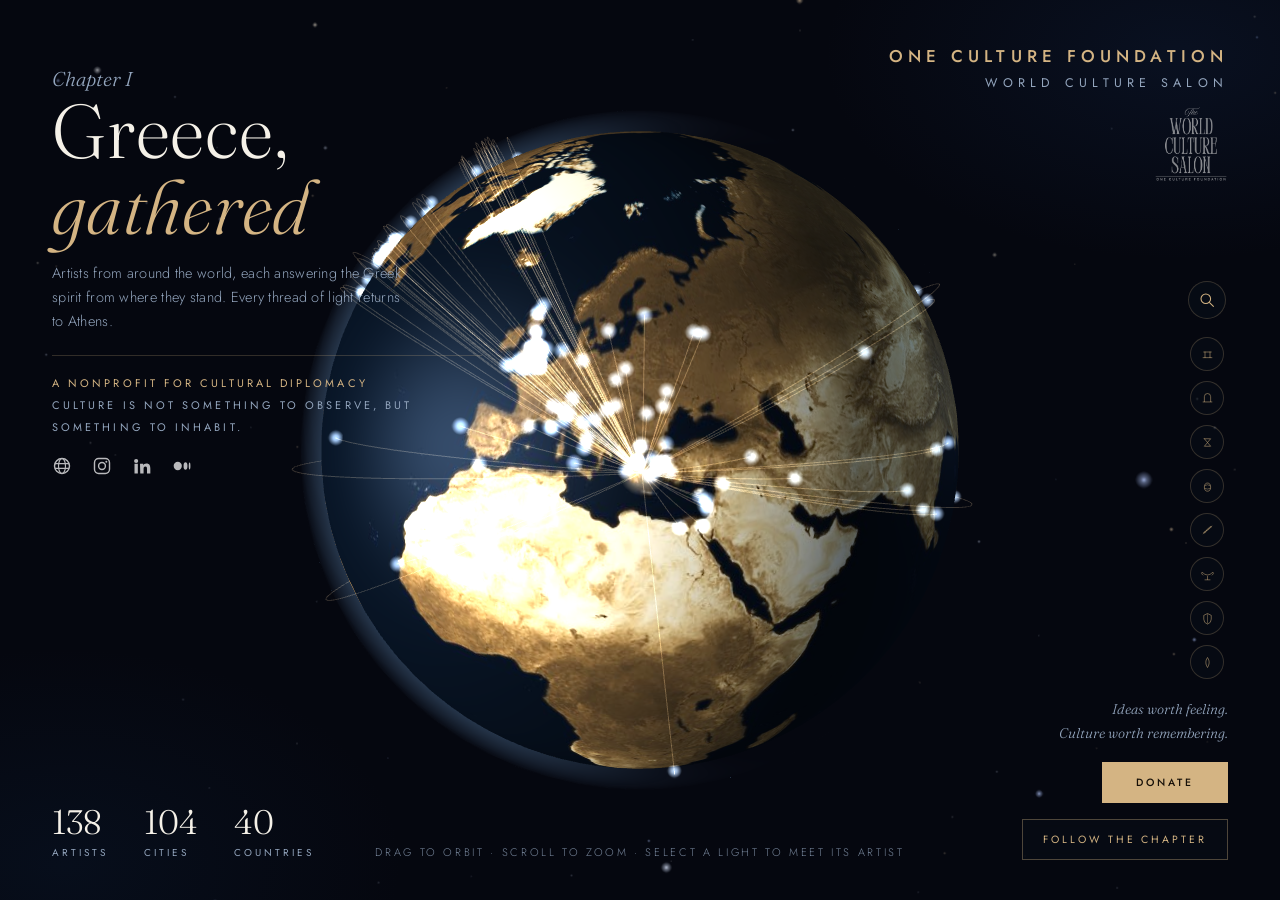
==== commit f6e1791d: "Regenerate gallery with Nomadic country" ====
--- a/index.html
+++ b/index.html
@@ -842,7 +842,7 @@
 <script src="vendor/three.min.js"></script>
 <script src="vendor/OrbitControls.js"></script>
 <script>
-const ARTISTS = [{"index":1,"name":"Noemi Gunea","location":"London, UK","continent":"Europe","country":"United Kingdom","lat":49.757,"lng":-1.878,"website":"www.noemigunea.com","social":"@noemigunea","bio":"Noemi Gunea is a Romanian performance artist based in London and makes surreal comedy about wellness and economics. This radio play was created in collaboration with British artist Grace Lambert, and was nominated for a BBC Audio Drama Award.","title":"Free Your Mind","medium":"Sound","artworkLink":"https://soundcloud.com/grace-lambert-207283757/free-your-mind-by-cheap-thrills-radio-play/s-bBHVsyrcDSm","statement":"The radio play follows two friends who want to stop word catastrophes by going back in time to Ancient Greece to close Pandora's Box."},{"index":2,"name":"Jean-Michel Rolland","location":"Marseille, France","continent":"Europe","country":"France","lat":42.95,"lng":6.77,"website":"http://franetjim.free.fr/jim_eng.html","social":"https://www.instagram.com/jimrolland13/","bio":"Jean-Michel Rolland is a French artist born in 1972. A long time a musician and a painter, he brings together his two passions - the sound and the image - in digital arts since 2010. Through video artworks, generative art, audiovisual performances and interactive installations, he questions the temporality, a genuine fourth dimension inherent to moving image, as well as the duality between his two favorite mediums, the sound and the visual.","title":"Amours perdues : l'espoir","medium":"Video","artworkLink":"https://www.youtube.com/watch?v=POqb7xbpi14","statement":"The radio play follows two friends who want to stop word catastrophes by going back in time to Ancient Greece to close Pandora's Box."},{"index":3,"name":"Adu Tornero","location":"Barcelona, Spain","continent":"Europe","country":"Spain","lat":42.44,"lng":2.87,"website":"https://www.adutornero.com","social":"https://www.instagram.com/adutornerov/","bio":"Barcelona-based artist delving into a deep curiosity for human morality and the complexities of how we live. Organised into layered narratives, which serve as visual fables, capturing the messy, beautiful, and often contradictory nature of human existence. Exploring psychological traits and emotions that evolve throughout a lifespan. Ultimately, his art is a direct reflection of an evolving collection of ideas, textures, and observations of daily life.","title":"Hostile soil unfolding","medium":"Painting","artworkLink":"https://www.adutornero.com/product/hostile-soil-unfolding","statement":"This work reinterprets Greek culture by stripping away historicist realism to unearth the primal, sensory memory of Greek mythology. At its center, a personal interpretation, heavily textured, star-patterned of Pegasus. The mythological beast perates not as a sterile classical icon, but as a volatile, raw psychological force juxtaposed against a looming fortress and a fragmented, guarded soldier. The piece explores how ancient allegories of inspiration, warfare, and destiny persist as visceral, hand-drawn archetypes in our contemporary subconscious."},{"index":4,"name":"Giacomo matarazzo","location":"Milan, Italy","continent":"Europe","country":"Italy","lat":44.06,"lng":9.19,"website":"Studiogiamata.com","social":"@studiogiamata","bio":"Giacomo Matarazzo (b. 1979) is an Italian artist and engineer in France. His work merges structural rigor with organic vitality. Through geometric deconstruction and pop-art color blocking, he transforms human anatomy, classical myths, and natural landscapes into vibrant masterpieces. Aligned with Green Culture, his art reflects a sustainable human-ecological balance. Exhibited internationally (Rome '26, Pau '25), he also translates his art into sustainable fashion via Studio Giamata.","title":"Patroclo","medium":"Painting","artworkLink":"https://studiogiamata.com/blogs/infos/patroclo","statement":"My artistic practice is deeply rooted in the foundations of Greek culture, particularly its mythological narratives and its historical pursuit of anatomical and structural harmony. Rather than treating these ancient concepts as relics, my work actively deconstructs and reimagines them to reflect contemporary psychological and social tensions. In pieces like Patroclo and Medusa, I directly engage with Greek archetypes. My painting Patroclo strips away classical romanticism to explore the raw emotional weight of sacrifice and human vulnerability in the fallen hero. Similarly, my interpretation of Medusa subverts the traditional ancient narrative of a defeated monster, reclaiming her image as…"},{"index":5,"name":"Alessandra Maisto","location":"Naples, Italy","continent":"Europe","country":"Italy","lat":40.85,"lng":13.57,"website":"www.alessandramaistoart.com","social":"https://www.instagram.com/alessandramaisto_ug/","bio":"Alessandra Maisto (Naples, 1990) graduated from the Academy of Fine Arts. Inspired by the Neapolitan Informal movement, she weaves together mythology, astronomy and spirituality. Her art is an initiatory rite that elevates body and spirit beyond the material world: using paint, molten wax and raw fabrics, she creates contemporary reliquaries where light and shadow interact. Her visual symbol, the golden almond-shaped eye, acts as a threshold between the visible and the invisible.","title":"Rhea and Maternity","medium":"Painting","artworkLink":"https://drive.google.com/file/d/1G4StzZqD80jMeRecJLyuYesztS4Jc4lB/view?usp=sharing","statement":"The artwork \"Rhea e Maternità, tecn mista, 80x60 cm\" deeply connects with Greek culture, not as a mere academic reference, but as an anthropological reactivation of myth. In Hellenic mythology, Rhea is the Great Mother—the ancestral earth that generates and protects life—but she is also a tragic figure, marked by the pain of safeguarding her children from destruction. The painting captures this dual spirit: the sacredness of the divine and the vulnerability of the human. Through expressive gestures and textured layers, Rhea’s body emerges as an archaic landscape where flesh merges with nature (symbolized by the stalks of wheat, a classical attribute of the goddess). The connection to Greek…"},{"index":6,"name":"Sorina Peia","location":"Bucharest, Romania","continent":"Europe","country":"Romania","lat":45.83,"lng":24.7,"website":"https://sorinapeia.art","social":"https://www.instagram.com/sorinapeia","bio":"Sorina Peia is a Romanian visual artist exploring consciousness, nature, and the cosmos through symbolic painting. Working with acrylic on canvas, she creates immersive compositions where light, archetypal forms, and organic elements express transformation and interconnectedness. Her work invites contemplation and reflects a universal search for beauty, harmony, and human connection.","title":"Solar Heart, Terra, Alpha","medium":"Painting","artworkLink":"https://sorinapeia.art/gallery/solar-heart https://sorinapeia.art/gallery/terra https://sorinapeia.art/gallery/alpha","statement":"My work does not depict Greek culture directly; it engages with ideas that have shaped it for centuries. I explore beauty, harmony, mythology, and the relationship between humanity and the cosmos through a contemporary symbolic language. Inspired by the timeless search for wisdom and interconnectedness, my paintings invite contemplation and dialogue across cultures, echoing the philosophical spirit that continues to resonate from ancient Greece to the present."},{"index":7,"name":"Ranadeep Bhattacharyya & Judhajit Bagchi","location":"Mumbai, India","continent":"Asia","country":"India","lat":18.03,"lng":74.63,"website":"https://yaanusfilms.com/","social":"https://www.instagram.com/ranadeepjudhajit/ https://www.instagram.com/judhajituniverse/ https://www.instagram.com/ranadeep.bhattacharyya/","bio":"Ranadeep Bhattacharyya and Judhajit Bagchi are Indian filmmakers, visual artists, photographers and co-founders of Yaanus Films, Mumbai. Ranadeep is also a published poet, while Judhajit recently worked as Director of Photography on Onir’s *Tumhari Khushboo*. Their films include Amen and National Award-winning Children of the Soil, with wider honours from Cannes Corporate Media & TV Awards, Stevie Awards, Telly Awards, IPA and PX3.","title":"Glimmers","medium":"Video","artworkLink":"https://drive.google.com/file/d/19Lna5dEA-JZgs3nBOIjoSciGcGDCDm2V/view?usp=sharing","statement":"Glimmers relates to Greek culture through its meditation on the body, light, beauty and transformation. Rather than referencing Greece literally, the work enters the spirit of Greek mythology and philosophy: the human form emerging from darkness, touched by light, becoming almost divine, fragile and cosmic at once. The video evokes the tension between the Apollonian and the Dionysian — clarity and ecstasy, form and surrender, beauty and excess. Bodies appear like moving sculptures, illuminated by colour, glitter and shadow, suggesting both ancient ritual and contemporary dream. The work also carries the echo of Plato’s cave: what we see may be only a flicker, a reflection, a brief illusion,…"},{"index":8,"name":"Krešimira Gojanović","location":"Zagreb, Croatia","continent":"Europe","country":"Croatia","lat":46.16,"lng":17.03,"website":"https://kresimira.wordpress.com/","social":"https://www.facebook.com/kresimira.gojanovic/","bio":"Krešimira Gojanović (born 1970, Osijek, Croatia) graduated from the Academy of Fine Arts in Zagreb in 1993 and earned an M.A. in Visual Communication Design from the Academy of Fine Arts and Design (ALUO), Ljubljana, in 2010. A member of the Croatian Association of Independent Artists since 1997, she has held 51 solo exhibitions and participated in 125 juried group exhibitions. Her work explores mythology, ecofeminism, nature, the collective unconscious, and female spirituality.","title":"Eleusinian Mysteries - Demeter and Persephone","medium":"Digital","artworkLink":"https://drive.google.com/file/d/1AvfDtHmWTHOghzKd2plUo7GoXfBPYR8X/view?usp=sharing","statement":"Last year, I created a series of digital illustrations entitled ''Digital Mythology'', focusing primarily on figures from Greek mythology. The series includes various goddesses such as Aphrodite, Persephone, and Artemis, as well as gods like Dionysus and hybrid creatures such as the Minotaur and the Centaur. The complete series consists of 30 digital illustrations. I am submitting one of its most representative works, depicting Demeter and Persephone, who symbolize the divine mother and daughter, embodying nature's perpetual cycle of seasonal change, renewal, and transformation. Greek mythology has long been a recurring theme in my artistic practice. I believe it represents one of the…"},{"index":9,"name":"Dwora Fried","location":"Los Angeles, USA","continent":"Americas","country":"United States","lat":35.8,"lng":-117.89,"website":"www.dworafried.com","social":"instagram.com/dworafried","bio":"Lentos Kunstmuseum, Linz, Austria “Mädchen sein!? Vom Tafelbild zu Social Media\", 2026 Jüdisches Museum Wien, Vienna, Austria\"The Third Generation. The Holocaust in Family Memory\" 2025 \"Bye Bye Confidence\" Wien Museum, Vienna, Austria 2024 Permanent Collections: Lentos Kuntsmuseum Linz, Austria - 2026 POLIN Museum, Warsaw, Poland - 2025 Glendale College, Glendale, California - 2022 Cerritos College, Cerritos, California - 2020 Wien Museum-MUSA, Vienna, Austria - 2014","title":"Deportation","medium":"Assemblage","artworkLink":"https://www.dropbox.com/scl/fi/3gvqyzhhpo7bpt90dmse0/2026-04-24-00.58.15.jpg?rlkey=hfgac0qltrnaebcnb5pdv5nca&st=bzf0j3f6&dl=0","statement":"My work is about universal memories, life as a greek tragedy, the fears and joys that come with that memory and sharing those feelings with everyone"},{"index":10,"name":"Petrasakis","location":"Cyprus","continent":"Europe","country":"Cyprus","lat":34.43,"lng":33.08,"website":"https://www.artavita.com/artists/2785-petrasakis","social":"https://www.facebook.com/facerocks.petrasakis/","bio":"I was always attracted by the peculiar shapes,colours and the mixture of minerals,certain stones were formed and filled with, billion years ago. Consequently,I started collecting stones which appeared most interesting to me, and my collection was growing week by week.","title":"Cyclop (PS-44)","medium":"Sculpture","artworkLink":"https://www.artavita.com/artworks/ae975876-ce61-48b8-a92e-5632ae918854","statement":"It is related with the Cyclops of the Greek Mythology"},{"index":11,"name":"Mauricio Sanhueza","location":"Lima, Peru","continent":"Americas","country":"Peru","lat":-11.35,"lng":-78.09,"website":"https://www.youtube.com/huesitoduro","social":"https://www.instagram.com/humanobin","bio":"Mauricio Sanhueza (Peru,1978) studied at the University of Lima from 1996 until 2000. He then continued his studies at the Lima visual arts school, Corriente Alterna, graduating in 2006 with top honors. In 2011 he obtain a bachelor's degree in Fine Arts from San Marcos University. Since 2004 he has participated in several collective art exhibits and festivals in Peru and abroad.","title":"Calico","medium":"Video","artworkLink":"https://vimeo.com/43919654","statement":"Throughout the centuries dreams have been to many cultures around the world the images that speak of the future. In modern times dreams have been seen as a connection to the unconscious. Based on the myth of Perseus, Calico is looking for the key that will lead him to a sad fate."},{"index":12,"name":"Suzanne Halliwell","location":"England, UK","continent":"Europe","country":"United Kingdom","lat":50.61,"lng":-2.92,"website":"https://www.quietthunder.co.uk/collections/original-artwork","social":"https://www.instagram.com/quietthunderco/","bio":"My work explores connection: between people, across time, and beyond what can be easily explained. Drawing on the goddesses of ancient Greece, each piece holds presence rather than narrative. In Artemis — True North I paint her at full draw, moon above, hounds at her feet: a woman aligned to her own direction. Painted in watercolour on raw canvas with metallic leaf and stitch, edges left frayed. Made, not manufactured. A relic from a time gone by, inviting stillness.","title":"Artemis","medium":"Painting","artworkLink":"https://www.quietthunder.co.uk/products/artemis-true-north","statement":"Artemis is the second of a series of strong women I have painted. She makes me think of True North and following your calling. The Greek Myths and legends fascinate me and i also have created work based on Psyche and Cupid and also the goddess Hebe and Zeus."},{"index":13,"name":"Nina Testaverde","location":"Italy","continent":"Europe","country":"Italy","lat":42.15,"lng":13.9,"website":"Ninatestaverde.it","social":"@ninatestaverde","bio":"Nina Testaverde (Italia) is a mixed-media artist whose work creates a dialogue which bridges anthropological research and visual storytelling. Her work reaches across borders to uncover transnational dialogue and relationships amongst world cultures. She trained in Tokyo in the 15th-century art of Kintsugi, and apprenticed in the studio of Nicoletta Gualdi Ceramiche in Rome.","title":"Bodies of Divine Order","medium":"Digital, Photography","artworkLink":"https://www.ninatestaverde.it/gallery","statement":"After having spent time working and researching in Athens— the photographic series begins to explore the foundation of classical architecture and its movement through the doorway to the East, Turkey, throughout the Ottomon Empire, and its later connection in the expansion into the architectural dialogue of Asia (in this instance, Uzbekistan)."},{"index":14,"name":"Gary Gowans","location":"Scotland, UK","continent":"Europe","country":"United Kingdom","lat":57.54,"lng":-3.5,"website":"www.garygowans.com","social":"https://www.instagram.com/gmgowans/","bio":"University lecturer for 25 years spending 12 years as Programme Director of Graphic Design at DJCAD, University of Dundee. My research focussed on designing computer-based systems to support people living with dementia. I continued to work as an artist throughout my career, exhibiting eg at the Scottish National Galleries Edinburgh with SSA. My films have made 'official selection' at international film festivals in recent years including screening at The Utah International Film Festival 2024.","title":"Amphora","medium":"Video","artworkLink":"https://www.youtube.com/watch?v=Px4rVzinq0k","statement":"When considering the subject of migration it is important to note that the movement of human populations, cultures and ideologies is not a new phenomenon. In ancient times – just as today – mass relocations caused huge geopolitical tension and conflict. Ancient Greek migrations transformed a fragmented network of tribes into a vast, interconnected Mediterranean civilization. ‘Amphora’ is a motion artwork that employs red and black-figure motifs of the Greek Archaic and Classical eras to connect to this idea. Through sound design and animation this work also attempts to recall the physicality, and fiery beginnings, of these ancient artefacts whilst simultaneously celebrating their inherent…"},{"index":15,"name":"Kiki Klimt","location":"Slovenia","continent":"Europe","country":"Slovenia","lat":44.75,"lng":14.99,"website":"klimt.si","social":"https://www.instagram.com/klimtkiki/","bio":"Kiki Klimt from Slovenia studied at the Academy in Ljubljana, painting in 1998 and master's in sculpture in 2000. Following her studies, she embarked on her career as a freelance artist, working across various media, and as a professor in Slovenia, Sofija, Zagreb, and Istanbul. She has been exhibited in Ljubljana, Zagreb, Berlin, and New York. She is currently an artist, a professor and pro-dean at Arthouse Slovenia, the president of the local art society, and a PhD student in philosophy.","title":"Visual Analysis of the Myth of Psyche and Eros through Hegelian Dialectics","medium":"Painting","artworkLink":"https://www.artworkarchive.com/profile/kiki-klimt/collection/visual-analysis-of-the-myth-psyche-and-eros-thru-hegel-s-dyalectic, https://klimt.si/?page_id=5428","statement":"My work resonates deeply with Greek culture: first because it started it as an artist-in-residence in Greece and by intricately reinterpreting the myth of Psyche and Eros. Through paintings and books, I delve into the complexities of feminine archetypes that emerge from it. By applying Hegel's dialectic to the myth, I create a structured analysis that juxtaposes the initial thesis of love and beauty with the antithesis of societal pressures and personal struggles, culminating in a synthesis that reflects the modern woman's experience. This approach connects the timeless themes embedded in Greek mythology to contemporary issues concerning women's roles and identities, emphasising that…"},{"index":16,"name":"Robert Ladislas Derr","location":"Columbus, OH, USA","continent":"Americas","country":"United States","lat":39.96,"lng":-83.7,"website":"www.robertladislasderr.com","social":"","bio":"Robert Ladislas Derr is a visual artist making performances from live to intervention, videos, photographs, and multimedia installations. He has exhibited and performed widely at venues including, the Riga Performance Festival (Latvia), Black Mountain College Museum + Arts Center (US), Canberra Contemporary Art Space (Australia), Mendel Art Gallery (Canada), Schirn Kunsthalle Frankfurt (Germany), LIVE Performance Art Biennale (Canada), and Irish Film Institute (Ireland).","title":"Bewilderments of the Eyes","medium":"Video","artworkLink":"https://vimeo.com/232814044 (Full length video is 5 minutes in length)","statement":"Building on Plato’s “bewilderment of the eyes,” the film turns spectatorship into a lesson about how perception can trap us inside comfortable or inherited narratives. In Greek culture, this concern sits at the center of inquiry: in Socratic dialogue, what looks obvious is constantly tested through questions, definitions, and cross-examination, because appearances can feel certain while reason shows them to be incomplete or false. Your reversibility—pulling the image backward and then flipping it—echoes that Greek insistence that truth is not a single surface view but something approached through method, dialectic, and correction. The ominous piano “punctuations” also recall how Greek…"},{"index":17,"name":"Shun Tang","location":"San Francisco, USA","continent":"Americas","country":"United States","lat":39.17,"lng":-123.82,"website":"https://www.thomagrapher.com/","social":"thomagrapher","bio":"I create figurative paintings that explore uncontrollable forces, invisible systems, and human struggle. Influenced by Greek tragedy, my work examines how individuals confront forces beyond their control and become part of larger structures. Rather than offering answers, I present symbolic situations that invite reflection and multiple interpretations. Through observation and philosophical inquiry, I translate abstract ideas into figurative images.","title":"The Other Half","medium":"Painting","artworkLink":"https://drive.google.com/file/d/1VbOWBWVDHDT1SliM9U9WQbMxEOR_tIf9/view?usp=sharing","statement":"This painting is inspired by Aristophanes' myth in Plato's Symposium, in which early humans were complete beings with two heads, four arms, and four legs. Fearing their strength, Zeus split them in half, condemning each person to spend a lifetime searching for their missing other half. In a contemporary context, this ancient idea takes on a new meaning. Human relationships are increasingly shaped by distance, isolation, and technology. As artificial intelligence becomes more integrated into everyday life, it raises the possibility that the \"other half\" we seek may no longer be another human being, but an artificial companion. This transformation reflects both the promise and the paradox of…"},{"index":18,"name":"Mondli Kunene","location":"Johannesburg, South Africa","continent":"Africa","country":"South Africa","lat":-27.25,"lng":29.8,"website":"https://drive.google.com/file/d/1c7iI7yQpkCXeNOq7rZN21Di1kDbUAB4r/view?usp=drivesdk","social":"https://www.instagram.com/mondliart","bio":"Mondli Kunene, known professionally as \"The Artivist,\" is a South African contemporary visual artist whose practice explores how art can strengthen communities through dialogue, memory and public participation. Working under the registered identity MONDLIART®, he creates paintings and community-based interventions rooted in African philosophy, social justice and collective storytelling. A former educator, Kunene combines artistic practice with facilitation, mentoring and civic engagement,","title":"The Greeks were wrong Atlas is a Woman","medium":"Painting","artworkLink":"https://drive.google.com/file/d/1j-fJoQ9qhJEpyNlKKTVPSUX-8dreqMXU/view?usp=drivesdk","statement":"The phrase “The Greeks are wrong: Atlas is a Woman” is a deliberate act of mythological inversion. To see how it relates to Greek cultureand to the typical “spirit” of a contemporary reinterpretive seriesyou have to start with what Atlas actually represents in Greek mythology. In classical Greek mythology, Atlas is a Titan punished after the Titanomachy for opposing the Olympian gods. His role is not symbolic leadership but cosmic burden-bearing: he literally holds the heavens apart from the earth. Importantly, he is almost always depicted as male in Greek visual and literary tradition, reinforcing a broader pattern in ancient Greek cosmology where: structural cosmic labor = male Titans or…"},{"index":19,"name":"ojolo / abel garcía jiménez","location":"Mexico City, Mexico","continent":"Americas","country":"Mexico","lat":19.78,"lng":-98.08,"website":"https://www.ojolo.com.mx/","social":"https://www.instagram.com/ojolosoy/","bio":"ojolo (abel garcía jiménez) is a mexican visual artist and creative director based in mexico city. his work explores introspection, emotional memory, and daily delirium through digital media, painting, installation, and collage. with an aesthetic that fuses the brutal and the lyrical, he creates images that speak to viewers on a symbolic and sensory level. his background in design, visual storytelling, and global campaigns adds a unique communicative power to his artistic practice.","title":"ojobjetivo 5","medium":"Digital","artworkLink":"https://ojolo.short.gy/ojolo-ojobjetivo-5","statement":"Rather than illustrating Greek mythology, my work engages with one of its enduring questions: how we understand beauty, identity, and the act of seeing. By intervening in the image of the classical Venus with a contemporary symbolic eye, I transform an ancient ideal into a reflection on perception itself. The work suggests that beauty is not a fixed canon but something continually reconstructed through the gaze. It connects classical aesthetics with contemporary visual culture, inviting viewers to reconsider how ancient symbols continue to shape the way we see ourselves today."},{"index":20,"name":"Shun Tang","location":"San Francisco, USA","continent":"Americas","country":"United States","lat":39.52,"lng":-122.07,"website":"https://www.thomagrapher.com/","social":"thomagrapher","bio":"I create figurative paintings that explore uncontrollable forces, invisible systems, and human struggle. Influenced by Greek tragedy, my work examines how individuals confront forces beyond their control and become part of larger structures. Rather than offering answers, I present symbolic situations that invite reflection and multiple interpretations. Through observation and philosophical inquiry, I translate abstract ideas into figurative images.","title":"Endless Highway","medium":"Screenprint","artworkLink":"https://drive.google.com/file/d/1t6n6MJqBQ_hdGLljoZuP6ofIumcIGAT9/view?usp=sharing","statement":"This painting reflects on the myth of Sisyphus through the image of an endless road. Instead of endlessly pushing a boulder uphill, the figure is replaced by a small car trapped in an infinite journey. The destination never arrives, yet movement never stops. The work explores the tension between motion and progress, suggesting that modern life often mistakes constant movement for meaningful advancement. It invites viewers to question whether we are moving forward or simply repeating the same path in a different form."},{"index":21,"name":"Jose Trejo Maya","location":"Baldwin Park, CA, USA","continent":"Americas","country":"United States","lat":33.39,"lng":-118.32,"website":"https://actaonline.org/artist_roster_item/jose-trejo-maya/","social":"","bio":"He is a remnant of the Nahuatlacah oral tradition a tonalpouhque mexica, a commoner from the lowlands from a time and place that no longer exists. Born in Celaya, Guanajuato, Mexico,where he spent his childhood in the small rural pueblo of Tarimoró and wherefrom he immigrated in 1988.","title":"Transparencies in Time:","medium":"Sculpture, Digital, Sound, Cross-disciplinary","artworkLink":"https://actaonline.org/artist_roster_item/jose-trejo-maya/","statement":"It a mirror-hologram a fundamentally and equally advanced societies."},{"index":22,"name":"Shun Tang","location":"San Francisco, USA","continent":"Americas","country":"United States","lat":38.47,"lng":-123.47,"website":"https://www.thomagrapher.com/","social":"https://www.instagram.com/thomagrapher/","bio":"I create figurative paintings that explore uncontrollable forces, invisible systems, and human struggle. Influenced by Greek tragedy, my work examines how individuals confront forces beyond their control and become part of larger structures. Rather than offering answers, I present symbolic situations that invite reflection and multiple interpretations. Through observation and philosophical inquiry, I translate abstract ideas into figurative images.","title":"Sisyphus","medium":"Screenprinting","artworkLink":"https://drive.google.com/file/d/1d76PHohomaJzbePL4i_OQsDBzA-hnrBK/view?usp=sharing","statement":"This work reinterprets the myth of Sisyphus through the Penrose triangle, an impossible geometric form with no true beginning or end. A lone figure pushes a spherical boulder along the triangle, yet every step leads only to another cycle. By combining an ancient myth with an impossible structure, the work reflects on endless labor, repetition, and the human condition of striving within systems that offer no final resolution."},{"index":23,"name":"S4RA","location":"Porto, Portugal","continent":"Europe","country":"Portugal","lat":39.4,"lng":-10.36,"website":"https://s-ara.net/","social":"https://www.instagram.com/s.4ra","bio":"S4RA is an < non-binary && genderqueer > interdisciplinary artist that draws on con*sensual power dynamics & gender role play through a post-dramatic storytelling hybrid process between digital animation & ( immersive : ) environments. also spends endless hours strolling through post-capitalism mazes & its influence on libidinal pleasure.","title":"swimwimwim","medium":"VR","artworkLink":"first version of swimwimwim https://vimeo.com/s4ra/swimwimwim ( password : swim )","statement":"swimwimwim ( VR installation ) is a mythological update of Roko’s Basilisk - the contemporary algorithmic deity that prophesies its own coming & where the eternal loop serves as damnation in a doomscrolling dopamine quest choreography."},{"index":24,"name":"Natalie Truan","location":"London, UK","continent":"Europe","country":"United Kingdom","lat":51.157,"lng":1.272,"website":"natalietruan.com","social":"https://www.instagram.com/truzn/","bio":"Natalie Truan is a London-based visual artist working across painting, drawing, textiles, and mixed media. Her work is driven by an interest in the human figure, gesture, and emotion, using expressive mark-making and composition to process feeling and experience. Drawing from personal experience and observation, her practice moves between figuration and abstraction. Her work is immediate and bodily, driven by instinct, thought, and emotion in the moment of making.","title":"Two Standing Figures","medium":"Painting, Digital","artworkLink":"https://drive.google.com/file/d/13O4_7rTrXIZn7j8dN7bjo1_pFOsQWmO0/view?usp=sharing","statement":"Two Standing Figures Metamorphosis in ancient Greek mythology describes transformation that is often sudden, bodily, and driven by forces beyond human control. In stories such as Daphne becoming a laurel tree or Narcissus turning into a flower, the body is never fixed and shifts under pressure from desire, fear, or divine influence. These myths treat change as a fundamental condition of existence, where identity is unstable and continually reshaped. My painting Two Standing Figures develops this idea in a contemporary context. In this watercolour and ink work, the figures are constructed from sensation rather than anatomy. Pain, tension, anxiety, and social proximity distort and reconfigure…"},{"index":25,"name":"Cristina Dimuș","location":"Focșani, Romania","continent":"Europe","country":"Romania","lat":46.75,"lng":27.88,"website":"https://sites.google.com/view/cristinadimus","social":"https://www.instagram.com/cristinadimus","bio":"Cristina Dimuș (b. 1970, Galați) is a Romanian painter based in Focșani. After a long detour from art, she returned at 47 to study at UNArte Bucharest, earning her BA (2020) and MA (2022) in Painting. She is a full member of the Union of Visual Artists of Romania. Her work explores architecture, memory, and decay, treating painting as \"a second nature\", a continuous act of attention to what history leaves behind, weathered, forgotten, or quietly disappearing.","title":"Guardians of Ruin","medium":"Painting","artworkLink":"https://sites.google.com/view/cristinadimus","statement":"This painting was made from a photograph of a doorway in Bucharest, flanked by two weathered statues that once stood as guardians of the threshold. At their feet, a discarded dumpster had settled into the frame, an unplanned but telling detail that became central to the work. Reworked entirely in a submerged blue, the statues lose their solidity and begin to dissolve into the architecture around them, caught between presence and erasure. For me this echoes a distinctly Greek tension: the classical impulse to guard, to mark, to make sacred, set against the quiet, ongoing erosion of that impulse in daily life. The painting isn't a depiction of Greece itself, but of what happens when the…"},{"index":26,"name":"Aybars Yücel","location":"Çanakkale, Türkiye","continent":"Asia","country":"Türkiye","lat":38.75,"lng":26.41,"website":"https://artakalan.org/en/ https://www.aybarsyucel.com/en/","social":"https://www.instagram.com/artakalan/ https://www.instagram.com/aybarsyucel/","bio":"Aybars Yücel is a multidisciplinary artist working across public art and ceramics. Since 2014, he has created murals, public interventions, and participatory projects. His recent practice focuses on ceramic tiles, spray-can sculptures, and small-scale ceramics through two artistic approaches: Devak and Artakalan, exploring memory, hope, social fractures, power, and the transformation of individual identity.","title":"Inherited Questions / The Long Way to Truth","medium":"Sculpture, Ceramic Sculpture","artworkLink":"https://drive.google.com/drive/folders/1X0yqAEk91Gcn7rgPJGYN5MOzAmY3mhmZ?usp=drive_link","statement":"These two works do not aim to represent Greek culture directly. For me, the greatest legacy of Greek culture is its enduring tradition of questioning—a way of thinking that has continued for more than two thousand years. The fact that we still engage with questions first asked by ancient philosophers is not the achievement of a single civilization alone. Knowledge survived because it was preserved, translated, and carried forward by different cultures across history. This continuity reminds us that philosophy belongs to a shared human heritage rather than to one culture alone. The first sculpture reflects collective memory and the circulation of ideas between people, while the second…"},{"index":27,"name":"Anum Farooq","location":"London, UK","continent":"Europe","country":"United Kingdom","lat":51.507,"lng":-0.828,"website":"www.anumfarooq.com","social":"Insta: @anumfarooq_","bio":"An interwoven voice in art, poetry, sustainability and education, whose work exists at the intersection of seemingly opposing forces; science and spirituality, nature and abstraction, tradition and innovation. An Associate of the Royal College of Science and an autodidactic creative force, Anum navigates between worlds to explore the unseen, the overlooked, and the deeply human.","title":"To be","medium":"Cross-disciplinary","artworkLink":"https://drive.google.com/file/d/1Z7RKO4-fJd8O3_YjIULz82vqGBLC_2Tj/view?usp=sharing","statement":"The spirit of the series focuses on nuances, of beauty and the perception of senses through civilization, such is the artwork 'To be'. Encapsulating a fragile beauty, through the perception of the autistic artist. Greek culture honours emotion, and this artwork invites the observer to reflect upon their own emotional landscape, to find themselves know who they want 'To be'."},{"index":28,"name":"Guy Hivroni","location":"Jerusalem","continent":"Asia","country":"Israel","lat":33.17,"lng":33.81,"website":"https://hivroni.art/","social":"https://www.instagram.com/guyhivroni/","bio":"Guy Hivroni is a ceramic sculptor based in Jerusalem, Israel. Through wheel-thrown and hand-sculpted garments without wearers, he explores identity, memory, and belonging. His sculptures exist between functional vessel and contemporary art, using the absence of the body to reflect on presence, ritual, and the traces people leave behind.","title":"Unfolding","medium":"Sculpture","artworkLink":"https://drive.google.com/drive/folders/1dW0qW_eWMj26HEgOMkzOK0x2oABAzQHl?usp=sharing","statement":"Although my work does not directly reference Greek mythology or historical imagery, it resonates with the spirit of Greek culture through its exploration of ritual, identity, and the enduring relationship between body and form. The wedding dress functions as a ceremonial object, marking a threshold between personal and collective narratives. By presenting the garment without the body, Unfolding reflects on what remains after transformation, inviting viewers to consider memory, beauty, and human presence beyond physical appearance. These themes echo questions that have shaped Greek philosophy and artistic tradition for centuries, making the work a contemporary reflection on timeless cultural…"},{"index":29,"name":"Shun Tang","location":"San Francisco, USA","continent":"Americas","country":"United States","lat":36.72,"lng":-120.67,"website":"https://www.thomagrapher.com/","social":"https://www.instagram.com/thomagrapher/","bio":"I create figurative works that explore uncontrollable forces, invisible systems, and human struggle. Influenced by Greek tragedy, my work examines how individuals confront forces beyond their control and become part of larger structures. Rather than offering answers, I present symbolic situations that invite reflection and multiple interpretations. Through observation and philosophical inquiry, I translate abstract ideas into figurative images.","title":"Freedom by Design","medium":"Painting","artworkLink":"https://drive.google.com/file/d/18oI1UkFIfpCFTmxw_h84WyvXcNRu0uCf/view?usp=sharing","statement":"Freedom by Design explores a paradox of freedom through the image of a goldfish enclosed in a transparent glass sphere beneath an open body of water. The fish is surrounded by abundance—light, plants, and an endless world beyond the glass—yet remains unable to enter it. The work draws inspiration from the Greek myth of Tantalus, whose eternal punishment was not simple deprivation but the perpetual visibility of what could never be attained. Here, the prison is invisible. The barrier is transparent enough to reveal possibility while remaining impossible to cross. As an immigrant, I often experience a similar condition. One can learn the language, contribute to society, and build a life, yet…"},{"index":30,"name":"Mady SIMA","location":"Dakar, Senegal","continent":"Africa","country":"Senegal","lat":15.07,"lng":-16.42,"website":"www.madysima.com","social":"Instagram @madysima24","bio":"I am a Senegalese artist based in Dakar, and my work lives at the intersection of art, teaching, and social reflection. My practice is rooted in a desire to engage deeply with the world around me – not only to observe it, but to question it, to feel it, and to respond to it. As a a multidisciplinary visual artist and art educator my work explores childhood as a space of freedom, instinct, and imagination through symbolic figures, material experimentation, and expressive visual language","title":"Silent Presences","medium":"Painting","artworkLink":"https://drive.google.com/file/d/1f_Pi1kyEvghf-NzIz2S9o1k0dy943w_b/view?usp=sharing","statement":"The originality"},{"index":31,"name":"Heather J. Lowe","location":"Los Angeles, USA","continent":"Americas","country":"United States","lat":35.8,"lng":-117.89,"website":"https://heatherlowelenticular.com/showcase","social":"@hl5hl5","bio":"Heather Lowe follows the tenets of visual illusion. Her painting reached beyond color moiré to gradations of color and ground in diverse patterns generating images in motion. She has been working in lenticular media, an interactive optical art form that shows animation and 3-D. Her work has been exhibited nationally and locally. Recent solo shows were at Keystone Art Space Gallery and Seis Gallery in Los Angeles. Born in Santa Monica, she studied at Santa Monica College and UC Santa Cruz.","title":"1. Calypso , 2. Amphitrite","medium":"Lenticulars on wood plinths","artworkLink":"https://www.blurb.com/books/11059658-odyssey_10x8","statement":"I created an entire show inspired by Homer's Odyssey, relating Los Angeles to Greek Mythology. The show encompassed Greek poetry, installations of Penelope, and monoprints based on Greek vases and ornament."},{"index":32,"name":"SOURAJATA KUMAR","location":"Kolkata, India","continent":"Asia","country":"India","lat":21.87,"lng":88.01,"website":"https://sourajata.com","social":"youtube@sourajata6621","bio":"Having graduated in Fine Art, Painting from University of Calcutta. WB. India, he has participated and left a very significant mark there. He has exhibited his works in Italy, Singapore , USA, France, Australia, China, Malaysia and many more countries and all metro cities of INDIA and ABROAD.","title":"I am Back, We are beautiful, A Family of Four, Once Athens used to be beautiful, Jesus was murdered","medium":"Painting, Digital","artworkLink":"https://ssourajata.com","statement":"I am very much influenced by he Greek Culture."},{"index":33,"name":"Hugo Lami","location":"London, UK","continent":"Europe","country":"United Kingdom","lat":52.207,"lng":-1.178,"website":"https://www.hugolami.com","social":"https://www.instagram.com/hugo.lami","bio":"Hugo Lami’s work investigates the presence of historical, mythic, and psychological forces that shape human memory and cultural archives. Through a distinct fusion of painting and sculpture, he examines how time, displacement, and erasure influence our perception of belief, politics and societal constructs. His work foregrounds raw, collected sediment as an active agent of erosion, revealing its role within larger structures that govern the fading of collective experience.","title":"Fragment II (Helen of Troy) and Fragment I (Prince Paris)","medium":"Painting","artworkLink":"https://www.hugolami.com/portfolio-collections/my-portfolio/recent-work","statement":"My practice aligns intimately with the curatorial vision of the World Culture Salon, which approaches art not as a static historical record, but as a vital vehicle for cultural inhabitation. By revisiting the foundational archetypes of antiquity, specifically through works like 'Fragment II' (Helen of Troy) and 'Fading Memory I', I seek to rein-habit classical Greek myth, aesthetics, and philosophy through a deeply tactile, modern perspective. Rather than treating these icons as untouchable historical fragments, my work approaches them as living containers of human experience and collective memory. Through a quiet process of blending collected sand and oil paint, the classical form becomes…"},{"index":34,"name":"Astian Rey","location":"Kyiv, Ukraine","continent":"Europe","country":"Ukraine","lat":48.7,"lng":28.77,"website":"https://www.astianrey.com/","social":"https://www.instagram.com/astian_rey","bio":"ASTIAN REY Born in 1987 in Kyiv, Ukraine. In 2010, graduated from Borys Grinchenko Kyiv University, Faculty of Fine Arts. In his work, Astian Rey explores the human image, ancient myths, and mystical symbols. The aesthetics of brutalism, with its rough welding seams, reflect honesty and a rejection of idealization in his creations. At the same time, the artist develops his own musical project «Codex Reptilius» and composes in the styles of Heavy Metal and Ambient.","title":"Nike","medium":"Sculpture","artworkLink":"https://www.astianrey.com/nika-big https://www.astianrey.com/nika-3 https://www.astianrey.com/nika-2","statement":"Dear representatives of One Culture Foundation, I would like to propose three sculptures of Nike, created in different sizes, for participation in your exhibition. In creating this work, I was inspired by the statue of Nike of Samothrace, a legacy of ancient Greek art. It was carved out of stone in honor of the victory goddess Nika and symbolized an unstoppable movement forward. I was attracted by the combination of femininity, lightness and at the same time a feeling of confidence, monumentalism in her figure. Creating my Nika, I decided to reproduce the eternal image of a woman, inspiring the world to accomplishments and victories. Working on the image, I added dynamics to the figure and…"},{"index":35,"name":"Marcos Lozano Merchan","location":"Toulon, France","continent":"Europe","country":"France","lat":42.77,"lng":7.33,"website":"www.marcoslozanomerchan.com","social":"","bio":"Marcos Lozano Merchán (Madrid, 1990) is a Spanish painter and sculptor whose work reinterprets Greek mythology through contemporary figurative art. His exhibition Between Myth and Logos, curated by Jean-Luc Martinez (former President-Director of the Louvre), marked a turning point in his career. He has exhibited internationally, including the National Gallery Bicentenary (London), MEAM (Barcelona), and through Tang Contemporary Art.","title":"Thetis","medium":"Painting","artworkLink":"https://drive.google.com/file/d/1pD44g_CS_Wc8IOXMP1wFFLcornDyV_NI/view?usp=sharing","statement":"My work engages with Greek culture not as a historical reference, but as a living intellectual tradition. Greek mythology continues to offer one of the most profound symbolic languages through which we can explore the fundamental questions of human existence. The painting I present depicts Thetis immersing her son Achilles in the waters of the River Styx, holding him by the heel—the only part of his body left vulnerable. Beyond illustrating a myth, the work reflects on the universal human desire to overcome fragility and the impossibility of escaping our own condition. Achilles' heel becomes a metaphor for the vulnerability that defines every human being. More broadly, my artistic practice…"},{"index":36,"name":"Anthony","location":"Doll, Scotland","continent":"Europe","country":"United Kingdom","lat":59.06,"lng":-3.15,"website":"www.evolvedimages.xyz","social":"https://www.instagram.com/evolvedimages1","bio":"Evolved Images is an ongoing analogue photographic practice using in-camera multiple exposures made across geographically separate locations. Fragments of landscape, architecture and memory are brought together to create images that explore place, perception and \"becoming\"","title":"\"Ethos and Elegy\"","medium":"Analogue Photography","artworkLink":"https://zealous.co/anthonydoll/project/Evolved-Images---Ethos-and-Elegy/","statement":"These photographs explore ideas that have long been central to Greek thought: journey, transformation, memory and the relationship between time and place. Created through analogue multiple exposures made across separate locations, the images allow different landscapes and moments to coexist within a single frame. Rather than illustrating Greek culture directly, they seek to evoke its enduring spirit through themes of becoming, seasonal renewal and the continual reinterpretation of landscape."},{"index":37,"name":"Anne Herzbluth","location":"Lübeck, Germany","continent":"Europe","country":"Germany","lat":52.47,"lng":10.69,"website":"https://www.anne-herzbluth.de/","social":"https://www.instagram.com/herzbluth/","bio":"After granduating with a MFA in Art/Kiel Germany I work as an artist and painter. My work was shown national and international, solo shows, art fairs, a.o. at the Venice Biennal, Lucca Biennal/Italy, Wrong Biennale, CIA Museum South Corea and Kunsthal Charlottenburg/Copenhagen. https://www.anne-herzbluth.de/en/exhibitions/","title":"Ikarus","medium":"Painting","artworkLink":"https://www.instagram.com/p/DYSUsvQiKFS/?img_index=1","statement":"The Greek myth of Icarus is traditionally framed as a cautionary tale of hubris—a narrative warning against the dangers of soaring too close to the sun on wings of wax and feathers. Here, the classic myth is stripped of its romanticized, soaring heights and anchored instead in the brutal reality of the fall. My piece moves away from the literal depiction - choosing instead to explore the psychological and elemental aftermath of ambition, dominated by a heavy, monochromatic darkness."},{"index":38,"name":"Juen Evelin","location":"Imst, Austria","continent":"Europe","country":"Austria","lat":47.24,"lng":10.04,"website":"www.evelinjuen.at","social":"https://www.facebook.com/evelin.juen/","bio":"I am working in different disciplines, all of them are connected in my creative output. so my paintings, photographic work, writing and my work as a musician need each other to come to life and to grow. My life is art.","title":"Hellas","medium":"Sound","artworkLink":"https://www.dropbox.com/scl/fi/wc6tq77e73am2d9kd8ugy/09-Hellas.wav?rlkey=kw53huk1bdfhoxgji641jnnz1&st=y6fwga8e&dl=0","statement":"this song is a co-production. my husband made and played the music, I wrote the words and melody of words and sing. It is an expression of our deep love to greece, our admiration for its beauty and the cultural richness. Our hearts and souls are touched in a unique way, every time we hear, see or smell greek atmosphere. always desiring to meet again. Hellas without comparison....."},{"index":39,"name":"Moya Evans","location":"Hertford, UK","continent":"Europe","country":"United Kingdom","lat":53.196,"lng":-1.478,"website":"https://share.icloud.com/photos/001SOy_NsK-_YyNsJm6ggQawA","social":"@moyaevans","bio":"My portfolio consists of images spanning the last 33 years. I studied at St Martin’s ‘93-‘96. However, my participation in art has been sporadic as i have raised a family and artist has never been my full time occupation. I have shown locally and in Hertfordshire and still retain a strong interest in creating imagery through painting and mixed media.","title":"Dreamer of dreams","medium":"Painting","artworkLink":"https://share.icloud.com/photos/09cktMFxhMzEX0HEDp26j-3BQ","statement":"Inspired by the film ‘clash of the titans’ which explores greek mythology. It was also created for a theme given by Hertford art society to illustrate Elgar’s ‘the music makers, ‘ which is based on the poem ‘Ode’ by Arthur Shaughnessy which celebrates the artist as a ‘dreamer of dreams’ and emphasises the transformative power of art and the artists’ role in shaping society. Which you could argue, is being expressed in this painting through the greek god neptune and the earth’s elements of water and nature combined."},{"index":40,"name":"Jared Michael Boechler","location":"Saskatoon, Canada","continent":"Americas","country":"Canada","lat":51.08,"lng":-104.92,"website":"https://www.jaredboechler.com/","social":"","bio":"Jared Boechler is a contemporary visual artist based out of Canada. He has recently been awarded working fellowships at Serlachius Museum, Finland, Sheen Center for Thought + Culture in New York, USA and Art Biotop, Japan. Using traditional methods in sharp contemporary context, Boechlers work challenges views of loneliness and isolation with an often subtle execution, resulting in works depicting circumstances that are at once banal and dramatic.","title":"Still Here","medium":"Painting","artworkLink":"https://www.jaredboechler.com/still-here","statement":"Still Here reinterprets the enduring art form of the bust sculpture in a contemporary format. The inclusion of fabric through sculptural depictions is referenced in the face covering in the work, with the title alluding to the ability for art to permanently memorialize a subject through centuries of time."},{"index":41,"name":"Takuya Inoue Higa","location":"Okinawa, Japan","continent":"Asia","country":"Japan","lat":26.68,"lng":128.85,"website":"https://www.instagram.com/takuya_inoue_higa_art/","social":"https://www.instagram.com/takuya_inoue_higa_art/","bio":"I am Takuya Inoue Higa, a neurodivergent artist based in Okinawa, Japan, now in my fourth year of painting. Inspired by music and shaped by life experiences, I create works that combine emotion with personal messages. My art explores love, courage, freedom, resistance, passion, and challenge. Through my work, I hope to keep exploring these themes, question the world, and express my thoughts honestly.","title":"Nyx","medium":"Painting","artworkLink":"https://drive.google.com/file/d/1lp93hEY2K8h3Vw25poJT80nPPBdiAQ5V/view?usp=drive_link","statement":"This painting is based on my own original story inspired by Nyx, the primordial Greek goddess of the night. In my story, Nyx falls in love with a human young man whose greatest wish is simply to live. At first, as the goddess of death, she hopes to keep him close by leading him into the world of the dead. However, her love for him gradually transforms her. When they meet again, she realizes that she can no longer take his life. It is the moment when a goddess learns love from a human being. Knowing they cannot remain together, Nyx sheds a single tear and chooses to let him continue living. Through this work, I explore the relationship between life and death, divine power and human emotion.…"},{"index":42,"name":"Vincenzo Cohen","location":"Italy","continent":"Europe","country":"Italy","lat":44.25,"lng":12.85,"website":"https://www.vincenzocohen.com/","social":"https://linktr.ee/vincenzocohen","bio":"Vincenzo Cohen is an Italian multidisciplinary artist and writer. He graduated in Fine Arts and Archaeology in Italy. An interest in history pushes him to investigate human depths through historical narratives, representation of archetypes and myths accross the Mediterranean. Over the years the artist has published art and history books and his works have been featured in international literary and art magazines. To learn more about his work visit: www.vincenzocohen.com","title":"1.Portrait of Emperor Commodus in place of Hercules 2.Janvs bifrons 3.Maenad; 4.Tyrrhenus 5.Portrait of Lucius Iunius Brutus 6.King Italus 7. Hera Lacinia 8. Nero 9. Latona 10. Medusa 11.Hercules 12.The God Nile 13. Enotro","medium":"Painting, Cross-disciplinary","artworkLink":"https://drive.google.com/drive/folders/1cGeiaEAvb60BLlb6JOSfUrqF0LiklwtS?usp=drive_link","statement":"The artist's production focuses on historical representations as expressions of nature (mimesis/μίμησις). Most of the works are inspired by archaeological finds and testimonies of material culture (such as the painting \"Italus\" first king of ancient Italy whose face is inspired by one of the two famous Riace Bronzes; masterpieces of the severe style of the Greek classical period). In these works freedom of expression is evoked through a classical revival and a naturalistic style. This pictorial research aims to retrace the stages of art, starting from its mythical origins and the early voyages and trade contacts that led to the Greek colonization of the classical West. Some paintings are…"},{"index":43,"name":"Margaret Michel","location":"Santa Cruz, CA, USA","continent":"Americas","country":"United States","lat":36.27,"lng":-122.38,"website":"www.margaret-michel.com","social":"Instagram: margaret.michel.art","bio":"These torsos suggest rather than define the human figure. Inspired by an ancient Greek bronze of a crouching Venus at the Getty Museum, whose sea-worn erosion revealed hidden interior spaces and negative forms, they emerged from an ongoing exploration of absence and presence. Balanced between positive and negative space, the works invite reflection on what lies within, suggesting our connection to the unseen elements and forces that shape both body and environment.","title":"The Torsos","medium":"Sculpture","artworkLink":"https://www.dropbox.com/scl/fo/1cxyohla1yggq7qewkq4t/ABWswloFRDXYtlQkx7RnnYw?rlkey=dp0qszq05sdmgz70sztnp3zja&st=dpnqugwv&dl=0","statement":"These torsos were inspired by an antique bronze at the Getty Museum in Malibu."},{"index":44,"name":"Ziyi Huang","location":"Hangzhou, China","continent":"Asia","country":"China","lat":30.97,"lng":119.11,"website":"https://www.huangziyi.com/","social":"https://www.instagram.com/joeyart123/","bio":"Ziyi Huang (b. 1995, Xiamen, China) is an oil painting artist currently living and working in Hangzhou, China. He received his Bachelor’s, Master’s, and Doctoral degrees in Fine Arts from China Academy of Art. His artistic practice explores the complex relationship between the individual and the environment, drawing from personal journeys and everyday life. His work has been exhibited internationally in China, Japan, France, the UK, Canada, Italy, and Latvia.","title":"The Acropolis at Dusk","medium":"Painting","artworkLink":"https://drive.google.com/file/d/1uM7isII4mq0HAoo7-VynAcBKNiVwfxok/view?usp=sharing","statement":"This painting originates from my travel to Athens. As dusk descends, the sky and earth merge into a deep, cool, and harmonious blue-green hue. Where they converge, the Acropolis stands — though fragmented by time, it retains its exquisite proportions. Its luminous golden silhouette glows like a torch, serving as a poetic marker that gathers the fourfold of sky, earth, gods, and mortals. Even after thousands of years, the ancient Greeks’ inquiry into the ultimate questions of Being still resonates within this monumental architectural masterpiece, offering endless inspiration to future generations."},{"index":45,"name":"Kusum Vij","location":"United Kingdom","continent":"Europe","country":"United Kingdom","lat":50.75,"lng":-3.25,"website":"Kusum.me","social":"@ArtistKusumVij","bio":"Award-winning British artist Kusum Vij creates vibrant works exploring where human nature, the animal kingdom, and cosmos converge. Rooted in spirituality and travel, her art blends intuition with astrophysics and ancient wisdom. Exhibited at the Burj Khalifa, Armani Hotel, and Casa Batlló, she’s won the Award for Excellence and Healing Power of Art Award. Collectors worldwide treasure her work as lasting companions, each piece revealing new meaning, connecting us to nature’s profound mysteries.","title":"Masterpeace","medium":"Painting","artworkLink":"https://share.google/NjLZ1r3DhntQNnJjM","statement":"My work’s exploration of interconnectedness, the invisible threads linking humans, nature, and the cosmos - echoes the foundations of Greek thought. The Greeks gave form to mystery through mythology, embodying gods in rivers, stars, and animals, while their philosophers sought harmony within uncertainty, from Pythagoras to Heraclitus. My paintings inhabit that same space between intuition and inquiry, treating the unknown not as something to resolve, but as a doorway into deeper understanding of our shared existence."},{"index":46,"name":"George Roffe","location":"United Kingdom","continent":"Europe","country":"United Kingdom","lat":52.15,"lng":-0.1,"website":"georgeroffe.my.canva.site","social":"https://www.tiktok.com/@georgeroffeart","bio":"Having studied Ancient History and Classical Archeology at University, I found myself drawn to ancient Greek and Roman art and material culture, in particular the depiction of the human form and Classical myths through sculpture. My work is influenced by the Classical mythos and its artistic heritage throughout history. Using vibrant contemporary colour palettes, my pieces present the ancient world through a contemporary lens and embolden the emotions conveyed in the sculptures they depict.","title":"‘The Vision of Constantine’ and ‘Perseus and Andromeda’","medium":"Painting","artworkLink":"georgeroffe.my.canva.site","statement":"My work is directly influenced by the artistic traditions of the Ancient Greek world and how ancient myths have endured artistically through statuary to the contemporary world."},{"index":47,"name":"Effrosyni Pitsalidou","location":"Thessaloniki, Greece","continent":"Europe","country":"Greece","lat":41.69,"lng":23.64,"website":"https://foursfield99.wixsite.com/12olympians","social":"https://www.instagram.com/myfrawings/","bio":"Effrosyni Pitsalidou (born in 1987) is a self-taught artist from Greece, who has been exploring the infinite potential of pencils and experimenting with different media since childhood, wishing to create thought-provoking and heartwarming art, inspiring us to live a more substantial life. In 2015, her drawing, “The last Why”, won the first prize in the “Stop Syria War Art Contest”. She has hosted and participated in various exhibitions in Greece.","title":"Zeus, Hera, Apollo, Artemis, Hermes, Athena, Mars, Aphrodite, Poseidon, Demeter, Hephaestus, Hestia","medium":"Drawing (pencils and pens)","artworkLink":"https://foursfield99.wixsite.com/12olympians","statement":"The “Twelve Olympian iDEntITIES” is a collection of twelve artworks, each of which visually narrates ancient Greek legends revolving around a certain god or goddess. The selected myths are reshaped in an attempt to reveal their true essence and timeless beauty. Deities, perceived as religious mixtures of appalling vices, controversies or underestimated virtues, are exorcised to the background, to highlight the real protagonists, Mortals, in divine moments. Through philosophical riddles meant to converse with the viewers, these pieces of art wish to focus on the consciousness of our acts and inspire our inner smile."},{"index":48,"name":"Moya Evans","location":"Hertford, UK","continent":"Europe","country":"United Kingdom","lat":50.396,"lng":-0.078,"website":"https://share.icloud.com/photos/0638xoRFaXAdJUKwwQM6roJaw","social":"@moyaevans","bio":"My portfolio consists of images spanning the last 33 years. I studied at St Martin’s ‘93-‘96. My art making has been sporadic over this time but i retain a strong interest in creating imagery through the medium of painting and mixed media. I have shown in my local area and further afield. My ambition is to continue to do it in some form amidst the challenges of daily life and family.","title":"Dreamer of dreams","medium":"Painting","artworkLink":"https://share.icloud.com/photos/015S_3OpthXK4t76lsZzXwzBA","statement":"Inspired by the film ‘clash of the titans’ which explores greek mythology. It was also created for a theme given by Hertford art society to illustrate Elgar’s ‘the music makers, ‘ which is based on the poem ‘Ode’ by Arthur Shaughnessy which celebrates the artist as a ‘dreamer of dreams’ and emphasises the transformative power of art and the artists’ role in shaping society. Which you could argue, is being expressed in this painting through the greek god neptune and the earth’s elements of water and nature combined."},{"index":49,"name":"Moya Evans","location":"Hertford, UK","continent":"Europe","country":"United Kingdom","lat":51.796,"lng":-0.778,"website":"https://share.icloud.com/photos/0011JAT0MBJmmclI911MFeOQw","social":"@moyaevans","bio":"My portfolio consists of images spanning the last 33 years. I studied at St Martin’s ‘93-‘96. My art making has been sporadic over this time but i retain a strong interest in creating imagery through the medium of painting and mixed media. I have shown in my local area and further afield. My ambition is to continue to do it in some form amidst the challenges of daily life and family.","title":"Dreamer of dreams","medium":"Painting","artworkLink":"https://share.icloud.com/photos/0bfw_Z6mPltZ0VUg6cnyNwQjg","statement":"Inspired by the film ‘clash of the titans’ which explores greek mythology. It was also created for a theme given by Hertford art society to illustrate Elgar’s ‘the music makers, ‘ which is based on the poem ‘Ode’ by Arthur Shaughnessy which celebrates the artist as a ‘dreamer of dreams’ and emphasises the transformative power of art and the artists’ role in shaping society. Which you could argue, is being expressed in this painting through the greek god neptune and the earth’s elements of water and nature combined."},{"index":50,"name":"Eia Hopkinson","location":"London, UK","continent":"Europe","country":"United Kingdom","lat":52.907,"lng":-1.528,"website":"eiahopkinson.com","social":"https://www.instagram.com/eiahopkinson/","bio":"Eia Hopkinson is a conceptual photographer exploring the cultural construction of femininity through self-portraiture, fashion and still life. Drawing on feminist theory, mythology, art history and lived experience, she creates symbolic images that question representation within visual culture. Blending fine art and fashion photography, her work uses beauty and discomfort to encourage reflection on gender, identity and the body.","title":"After Pygmalion","medium":"Digital","artworkLink":"https://drive.google.com/drive/folders/18kUkumcYKn0zHt3Xfa1kFxyk9DBCwMLw?usp=share_link","statement":"Inspired by the Greek myth of Pygmalion, this self-portrait series reimagines Galatea through a contemporary feminist perspective. The work explores the enduring legacy of the female body as an object shaped by external ideals. Using blurred movement, translucent fabric and partial concealment, I position myself between sculpture and subject - visable yet resisting complete visibility. Rather than illustrating the myth, the series questions how classical ideals of beauty and passivity continue to influence modern representations of women. Through self-portraiture, I retain complete control over both the body presented and the image created, reclaiming a narrative in which the female figure…"},{"index":51,"name":"Fiona Preston","location":"York, UK","continent":"Europe","country":"United Kingdom","lat":52.91,"lng":0.67,"website":"https://www.erebusillustrations.com/","social":"https://www.instagram.com/erebusillustrations/","bio":"Erebus Illustrations is the artistic practice of Fiona Preston a self-taught illustrator based in York, UK. Drawing since childhood, Fiona has spent the past five years developing a distinctive artistic voice the combines meticulous monochromatic illustration with a fascination for mythology, folklore and the sacred feminine. Fiona hopes to continue expanding her practice through exhibitions, publishing and collaborative projects, creating work that reconnects audiences with myth and culture","title":"Your Soteria The Serpent Priestess","medium":"Pencil and ink Illustration","artworkLink":"https://drive.google.com/file/d/14n-SGvY9KMtKubNnKa8LwL6HgryYa8pc/view?usp=sharing","statement":"This work was inspired by my fascination with the ancient Greek Echidna, half woman half Snake Goddess and the wider spiritual traditions of the ancient Mediterranean, where women often occupied roles as priestesses, healers and guardians of sacred knowledge. Reading ancient Greek sources and later historical accounts led me to question how these figures, once associated with wisdom, ritual and healing, gradually became recast as dangerous or transgressive as cultural and religious attitudes changed. Ancient Greece being the cradle of Western Medicine, my inclusion of The Echidna holding the Rod of Asclepius symbolises the lost/forgotten connection of the role women snakes and their venom…"},{"index":52,"name":"Spiros Baras","location":"Greece","continent":"Europe","country":"Greece","lat":39.42,"lng":22.87,"website":"https://www.spirosbaras.com","social":"https://www.instagram.com/spiros_baras/","bio":"Born in 1977 and raised in Athens, I started to paint soon after earning my diploma in graphic arts. I first exhibited in 2010 among established artists, in \"35 artists exhibit their works on Global Poverty\" at Technopolis in Athens. I moved to Syros island in 2013 where I founded and currently own Plastico café-gallery, an alternative meeting place for artists, musicians, writers and friends.","title":"The Continuous Intervention of the Gods","medium":"Painting","artworkLink":"https://www.dropbox.com/scl/fi/wpc97eeff4833ey4bpdnb/the-continuous-intervention-of-the-gods.pdf?rlkey=f87q0lxrpyfdwnagkstd35sq9&st=wbpdm505&dl=0","statement":"It's about the epic poem by Homer, Iliad."},{"index":53,"name":"Leia Davliakos","location":"Pennsylvania, USA","continent":"Americas","country":"United States","lat":42.65,"lng":-77.45,"website":"leiadavliakos.com","social":"@leiasart_ on instagram","bio":"Evangeleia (Leia) Davliakos is a Greek American artist from Pittsburgh, Pennsylvania. Her work is defined by the dialogue between color and light, embodying a classical style while centering on the theme Windows to the World. She works across oil painting, printmaking, charcoal, pen & ink, watercolor, and encaustic wax. Her art is strongly rooted in her Greek ancestry. Culture remains a prominent subject in her pieces while exploring how perception shapes our understanding of nature.","title":"These Days","medium":"Painting","artworkLink":"https://www.leiadavliakos.com/oil?pgid=labcc2xm1-117c4ced-c885-484a-9893-4cd38e2cf00e","statement":"This is a 4' x 4' oil painting on a stretched canvas. It depicts a mother fixing her daughter's hair against a Mediterranean backdrop. The woman's belt of sea urchins represents Kastellorizo - the Greek island where my heritage originated. The theme reflects a memory of Greek familial identity."},{"index":54,"name":"Angela French McFall","location":"Montreux, Switzerland","continent":"Europe","country":"Switzerland","lat":45.73,"lng":6.56,"website":"www.angelamcfall.com","social":"angela_mcfall_art (instagram)","bio":"In my work, everything is change and we are the observers of the deep nature of the planet. Born in N. Ireland during the troubles, family emigrated to Canada, graduated from the University of Ottawa, BFA, and currently creating art between Ireland, France, and Switzerland.","title":"1. Entasis 3D drawing with spray painted echo..","medium":"3D drawings / mixed media","artworkLink":"https://angelamcfall.wordpress.com/the-spirit-of-greek-culture/","statement":"My practice explores drawing as both a fundamental and expansive medium. Working from fragments of architectural details drawn from different historical periods, I investigate how forms persist, transform, and reappear across time. Classical Greek architecture serves as a recurring point of reference, not only for its enduring visual language but also for its influence on subsequent architectural traditions. Columns, capitals, mouldings, and structural fragments become traces of a broader cultural lineage, carrying histories that extend beyond their original contexts. I am interested in drawing as one of the most direct artistic acts—the creation of a line—and in its capacity to communicate…"},{"index":55,"name":"Alexey Savvin","location":"Moscow, Russia","continent":"Europe","country":"Russia","lat":56.46,"lng":36.57,"website":"savvinart.com","social":"@savvin.artist","bio":"Alexey Savvin is a contemporary Russian painter whose work explores the intersection of biology, cultural memory, and symbolic systems. A graduate of the Surikov Moscow State Academic Art Institute and holder of a PhD in Philology, he combines academic painting with conceptual research. Through images of insects, tree bark, and biblical narratives, his paintings investigate transformation, ecology, memory, and the hidden structures connecting living organisms.","title":"φορά","medium":"Painting","artworkLink":"https://savvinart.com/pointofmap#!/tproduct/799560697-1729970378382","statement":"My work resonates with Greek culture through a shared interest in the relationship between nature, mythology, and human existence. Ancient Greek thought understood nature as a living, interconnected system, where transformation and balance were fundamental principles. In my paintings, natural forms such as tree bark and insects become metaphors for memory, resilience, and continuous change. Rather than illustrating Greek mythology directly, I explore universal questions that have been central to Greek philosophy for centuries: the dialogue between order and chaos, permanence and transformation, humanity and the natural world. This conceptual connection aligns my practice with the spirit of…"},{"index":56,"name":"Julia Forrest","location":"United States","continent":"Americas","country":"United States","lat":38.05,"lng":-100.35,"website":"www.JuliaForrest.com","social":"www.instagram.com/juliajuliaajuliaa","bio":"Julia Forrest is a New York–based analog photographer and educator whose work explores perception, landscape, and memory. Using mirrors and in-camera techniques without digital manipulation, she creates photographs that examine relationships between people and place. Her work has been supported by the National Endowment for the Arts, NYFA, the Jerome Foundation, and international artist residencies, including in Greece, Japan, and across Europe.","title":"Generate","medium":"Photography","artworkLink":"https://drive.google.com/file/d/1bri6g1PnVgUQE9p-A54zW__G1aHyjdfC/view?usp=sharing","statement":"During an artist residency on the island of Tinos, I developed a body of work shaped by Greece's landscape, history, and enduring relationship between people and place. Rather than photographing Greece as a destination, I approached it through sustained observation, walking, and conversations with local residents. My analog photographs explore how landscapes carry memory, identity, and cultural continuity across generations. Tinos, with its marble quarries, agricultural terraces, villages, and changing light, became an active collaborator in the work, influencing both the images and my way of seeing. This experience reinforced my belief that landscapes are not passive settings but living…"},{"index":57,"name":"Julia Forrest","location":"United States","continent":"Americas","country":"United States","lat":39.45,"lng":-97.2,"website":"www.JuliaForrest.com","social":"www.instagram.com/juliajuliaajuliaa","bio":"Julia Forrest is a New York–based analog photographer and educator whose work explores perception, landscape, and memory. Using mirrors and in-camera techniques without digital manipulation, she creates photographs that examine relationships between people and place. Her work has been supported by the National Endowment for the Arts, NYFA, the Jerome Foundation, and international artist residencies, including in Greece, Japan, and across Europe.","title":"Envision","medium":"Photography","artworkLink":"https://drive.google.com/file/d/1efCimAJ545D1F0Mftgag03x_i_pFyo1P/view?usp=sharing","statement":"During an artist residency on the island of Tinos, I developed a body of work shaped by Greece's landscape, history, and enduring relationship between people and place. Rather than photographing Greece as a destination, I approached it through sustained observation, walking, and conversations with local residents. My analog photographs explore how landscapes carry memory, identity, and cultural continuity across generations. Tinos, with its marble quarries, agricultural terraces, villages, and changing light, became an active collaborator in the work, influencing both the images and my way of seeing. This experience reinforced my belief that landscapes are not passive settings but living…"},{"index":58,"name":"Patrick Altes (Patrick Thiry patronymic name)","location":"St Leonards-on-Sea, UK","continent":"Europe","country":"United Kingdom","lat":51.9,"lng":1.24,"website":"https://patrickaltes.com","social":"","bio":"I am an artist of French/Spanish origins, born into a working-class family in Algeria during French colonial rule and living in the UK, whose work is deeply informed by my own personal history. My work explores diaspora, identity, post-colonialism and the alchemy between consciousness and the unconscious, exploring a personal perception of mythic and archetypal processes that influence a sense of identity, transition and displacement as well as our perception of reality.","title":"Heureux qui comme Ulysse","medium":"Painting","artworkLink":"https://thegoldenscarabgallery.com/connections/","statement":"Heureux qui comme Ulysse The title references Brassens, a French poet who extolled the virtues of making personal odysseys to find our inner truth. The anchored vessel is weighted with obelisks that once launched, could crumble and disappear into the sea. They represent our veneer as well as our fear of personal transformation, the baggage of the self, heavily stuck, yet needing new shores. Conversely, they are our solidity, our identity, our past, that cannot be eroded, even by a self-inflicted Circean glare. Yet, migration is and will always remain a personal transformation, a rebirth. The painting symbolizes the risk and loneliness of the voyage to selfhood: It also refers to…"},{"index":59,"name":"satish Kumar Patel","location":"Varanasi, India","continent":"Asia","country":"India","lat":23.92,"lng":82.99,"website":"satish Kumar Patel","social":"satish Kumar Patel, linkedin","bio":"मेरी कलाकृति प्रकृति और मनुष्य के बीच बदलते रिश्तों को समझने और उन्हें व्यक्त करने का एक ज़रिया है ।कलाकृतियाँ प्रागैतिहासिक काल से लेकर आधुनिक समय तक प्रकृति में आए बदलावों और मानवीय हस्तक्षेप के असर को दृश्य माध्यमों से दिखाती हैं। रेखाएँ, छाया और प्रकाश, रंगों की मोटी परतें और अमूर्तता मेरे लिए केवल तकनीकी साधन नहीं हैं, बल्कि भावनाओं को आकार देने का माध्यम हैं","title":"मानव एवं प्रकृति","medium":"Painting","artworkLink":"https://online.fliphtml5.com/fcexjy/vhln/#p=1","statement":"ys"},{"index":60,"name":"Brandusa Draghici","location":"United Kingdom","continent":"Europe","country":"United Kingdom","lat":52.5,"lng":-2.2,"website":"https://www.brandusastudio.com/portfolio-collections/current-series/desert-mythologies","social":"https://www.instagram.com/brandusa.art/","bio":"Brandusa D is a painter whose work explores the psychological and symbolic landscapes of women’s lives. Raised in a Romanian family and having lived between France and the United Kingdom, her practice is informed by a layered cultural perspective and an ongoing interest in identity, social expectations, and the invisible structures that shape everyday experience.","title":"Out of Time, As if for the First Time, The Burden of Nectar, The Cycle of Life, surprise!, The Offering","medium":"Painting","artworkLink":"https://drive.google.com/drive/folders/1cOJQXsSxsMpK4seNmv8yEf6LoqpyeCE8?usp=drive_link","statement":"My work relates to Greek culture through its exploration of mythology as a way of understanding the natural world, human experience, and the unknown. While the *Desert Mythologies* series does not illustrate specific Greek myths, it draws from a similar tradition of using landscapes, creatures, and symbolic forms to explore deeper questions about existence, transformation, and our relationship with nature. I am inspired by the way ancient Greek culture connected mythology, philosophy, and aesthetics, where beauty was not only visual but also a way of searching for meaning and understanding the world. The imagined deserts within my paintings function as contemporary mythological spaces,…"},{"index":61,"name":"LUCA LA PORTA","location":"Agrigento, Italy","continent":"Europe","country":"Italy","lat":38.71,"lng":12.18,"website":"https://www.deviantart.com/mnester1984","social":"https://www.instagram.com/mnester_84/","bio":"Luca La Porta, aka Mnester, (Agrigento 1984). His artistic research stems from the intercultural dimension of myth and folklore.","title":"EUROPA AND ZEUS","medium":"Digital","artworkLink":"https://drive.google.com/file/d/10ExvOAPcxlJ0FBKL6EiUakFcRgYLEMs2/view?usp=sharing","statement":"The story of the love between Europa and Zeus is a myth narrated by the Latin scholar Ovid. It explains, using mythopoetic thought, the origin of Greek civilization, and thus of our own civilization, which was born from the union between a pre-existing chthonic civilization and the Mycenaean civilization."},{"index":62,"name":"Niko Kapa","location":"Kastoria, Greece","continent":"Europe","country":"Greece","lat":39.47,"lng":23.02,"website":"http://niko.me.uk","social":"","bio":"Niko Kapa is an award-winning artist, designer, architect and researcher whose cross-disciplinary practice explores the intersections of historic legacy, craftsmanship, technology and material culture. Having studied Architecture and Fine Arts at the Royal College of Art in London, Kapa maintains an international active practice split between Greece and the UAE.","title":"Immemorial","medium":"Sculpture, Cross-disciplinary","artworkLink":"https://www.dropbox.com/scl/fi/silwksotnarrigzpo8p7e/Immemorial-Niko-Kapa.pdf?rlkey=0bi6majfo18moal4eq4fheqcj&dl=0","statement":"The series ‘Immemorial’ directly engages with the spirit of Greek culture by treating its mythology, philosophy, and aesthetics not as stagnant historical relics, but as active conceptual frameworks to explore the human condition. My practice bridges traditional craftsmanship with contemporary innovation through what I define as the \"archaeology of the self\", mirroring the ancient Greek pursuit of self-knowledge. By utilizing primordial, earthbound mediums like raw clay and concrete alongside visceral elements, the work deconstructs classical archetypes —from Cycladic geometry and Mycenaean iconography to Attic forms— while seamlessly integrating the ritualistic depth of Orthodox…"},{"index":63,"name":"Beatrice Markopoulos","location":"Greece","continent":"Europe","country":"Greece","lat":39.42,"lng":22.87,"website":"www.beatricemarkopoulos.com","social":"@beatricevmar","bio":"Beatrice Markopoulos's (b. 1989, USA) upbringing has informed a practice shaped by having lived in Belgium, the UK, Egypt, Australia, the US, and Greece. Markopoulos holds a BA in Visual Arts from the University of Sydney (2009–11) and completed further training at The Charlie Sheard School of Oil Painting Techniques (2010–12), Australia. She later earned an MA in Fine Art: Drawing for Fine Art Practice from Oxford Brookes University, UK (2013–15). She is represented by IFAC Gallery.","title":"Beatrice Markopoulos, House, 2026, pen and watercolour on hessian, 30x25 cm, Beatrice Markopoulos, Trees, 2026, pens on hessian, 40x20cm, Beatrice Markopoulos, Dwelling: Black Felt, 2026, posca pen and acrylic on hessian, 150x150cm, Beatrice Markopoulos, Dwelling: Oblivion, 2026, acrylic and posca pen on hessian, 200x180cm","medium":"Painting","artworkLink":"https://drive.google.com/drive/folders/104bVmhUCednLkjr9qA3bXF3WEbbnOojL?usp=share_link","statement":"The One Culture Foundation’s initiative to restore Greek artistic heritage closely aligns with my artistic pursuits. Revisiting and remembering the fabric of our past is at the core of my work. My painting practice examines the phenomenology of dwelling through the physicality of painting as uninhabited spaces. Buildings from all over Greece that are covered up, abandoned, in ruins, forgotten resonates with my interest in finding a visual language for places that hold something unresolved and not yet fully understood that exist between memory and abandonment. I am currently developing a body of paintings on hessian, a rough, durable material whose qualities have become central to my…"},{"index":64,"name":"Yi Zhou","location":"London, UK","continent":"Europe","country":"United Kingdom","lat":53.257,"lng":0.222,"website":"Portfolio","social":"yuys.artaccount","bio":"Yi Zhou studied Fine Art at Chelsea College of Art and Design and Print at the Royal College of Art. Her practice explores the unstable relationship between face, mask and memory, where blurred identities emerge through shared images of collective memory. Depicting archetypal faces with etched metal plates, she treats printmaking as a site of erosion, residue and transformation, allowing pressure, corrosion and accident to shape images that hover between presence and disappearance.","title":"The Ghost Print","medium":"Painting, Print","artworkLink":"https://drive.google.com/file/d/1OJvUGbpAttMApQI3swC21H2tancqzuqa/view?usp=drivesdk","statement":"My work relates to Greek culture through the mask and the face as carriers of collective memory. Drawing on Carl Jung’s idea of archetypes, I am interested in how certain facial images and masked forms seem to return across different histories, myths and cultures. During my travels in Greece, I was drawn to ancient sculptures, theatrical masks and historical remains whose eroded surfaces appeared shaped by time. Some of the visual sources in my work come from these observations, where fragmented faces and residual traces became projected into my images. Rather than illustrating Greek culture directly, my work responds to its atmosphere of ruin, memory and transformation. This resonates with…"},{"index":65,"name":"Zsanett Eigner","location":"Budapest, Hungary","continent":"Europe","country":"Hungary","lat":46.8,"lng":18.69,"website":"https://www.behance.net/zsanieigner","social":"https://www.instagram.com/zsani.eigner.art/","bio":"I'm a visual artist working with illustration and printmaking. My work focuses on the connection between visual storytelling, historical imagery and symbolism. I'm particularly interested in mythology, literature and cultural heritage, exploring how historical visual languages can be reinterpreted through contemporary art.","title":"Apollo and Daphne; Chairot of the Moon; Chairot of the Sun; Dionysus; Europe; Eros and Psyche; Hades and Persephone; Icarus; Pandora","medium":"linocut","artworkLink":"https://drive.google.com/drive/folders/183Ieu8stbE60VFxHJi4OPfxB4UWG-k8j?usp=sharing","statement":"My works are connected to Greek culture through their mythological themes and visual language. The linocuts reinterpret stories and figures from Greek mythology while drawing inspiration from the black figured pottery tradition of Greece. I aim to evoke the atmosphere of ancient Greek art while presenting these narratives through a contemporary graphic technique."},{"index":66,"name":"Diego Alejandro Caceres Ocampo","location":"Chile","continent":"Americas","country":"Chile","lat":-32.75,"lng":-71.72,"website":"https://docs.google.com/document/d/1swswkA8cyxRn2eU0dbB80dxofapuUMK5/edit?usp=drive_link&ouid=104398714182578745090&rtpof=true&sd=true","social":"","bio":"I was born in magallanes, I lived there until the age of 14 . Later, my family and I moved to the center, where I had my first band. At 20, I began studying music education, studies that I eventually abandoned. After working in several jobs, I went to Germany to study lutherie, but I became ill and had to return, I began studying lutherie with a local luthier, and since then I have carried out lutherie work while also working with my father in his transportation small business .","title":"APOLLO´S SON","medium":"illustration","artworkLink":"https://drive.google.com/file/d/1wRi2AI1stLVTWRdVHqyqGLIjSSHqIQ-M/view?usp=drive_link","statement":"The illustration is modern reading mixing the greek style and robotics, a vision of how the gods and humanity may convert in new times."},{"index":67,"name":"Frances Willoughby","location":"Bristol, UK","continent":"Europe","country":"United Kingdom","lat":49.7,"lng":-4.34,"website":"https://www.franceswilloughby.com/portfolio","social":"https://www.instagram.com/frances.willoughby.art/","bio":"Frances Willoughby (b. 1996) is a multidisciplinary artist based in Bristol, UK. Working across sculpture, textiles, photography, collage, and installation, her practice explores the metamorphosis of the human form and the shifting boundaries between memory, intimacy, and ecology.","title":"My Grandfather was a Bear","medium":"Sculpture","artworkLink":"https://www.franceswilloughby.com/artwork/my-grandfather-was-a-bear","statement":"My work connects to Greek culture through its engagement with myth-making, transformation, and hybrid bodies — themes deeply rooted in Greek storytelling traditions. Greek myths often use metamorphosis to explore identity, ancestry, and the blurred boundary between human and animal, which aligns closely with the sculptural language I use. My Grandfather Was a Bear reflects this shared sensibility. The merging of human and creature echoes the symbolic logic of Greek myth, where hybrid forms act as guardians, warnings, or embodiments of lineage. Although the work does not reference a specific Greek narrative, it participates in the broader cultural tradition of using transformation as a way…"},{"index":68,"name":"Joseph Baron-Pravda","location":"Orlando, FL, USA","continent":"Americas","country":"United States","lat":28.19,"lng":-79.98,"website":"https://www.jbpravda.com","social":"https://vimeo.com/user82717777","bio":"http://cordite.org.au/author/jbpravda/","title":"Modigliani's Temple of Love; Cleopatra Summoning Her Immortal Longings Cloak; RejuveNationz","medium":"Painting, Video","artworkLink":"https://www.jbpravda.com","statement":"Muthos, the original term meant 'history'; Plato's cave allegory is/was prescient of Poe's forgotten credo: \"unmasking which also tears away the face...\"/'Marginalia'"},{"index":69,"name":"Rebecca (Becky) Mutrux","location":"Minneapolis, MN, USA","continent":"Americas","country":"United States","lat":46.03,"lng":-92.57,"website":"https://becky-mutrux.com/","social":"@becky_mutrux","bio":"Becky Mutrux (she/her - b. 1979, Kansas City, MO) is an artist, writer, and curator living and working in Minneapolis. Her perspective and practice is informed by her experiences living overseas during the course of twenty years, the result of a one-month study abroad which gave her a taste for long-term exposure to places and cultures. As both an immigrant and a tourist, Becky is fascinated by the ways our contexts, expectations, and attitudes impact our perception of place.","title":"\"An Illustrated History of Greek Tourism\", \"my aunt went to Greece and all I got was this LOUSY t-shirt\"","medium":"Printmaking and papermaking","artworkLink":"https://drive.google.com/drive/folders/10qxdUGl5jcYMKg7wLmUE35J_PJ4u1XUS?usp=share_link","statement":"My most recent project uses tourist souvenirs as a way of exploring the relationship between tourism and the culture of the place you are traveling. The series “my aunt went to Greece and all I got was this LOUSY t-shirt” explores the way that t-shirts allow tourists to touch and own the experiences they find in the places of myths and legends. \"An Illustrated History of Greek Tourism\" is more personal. Each vase tells the story of one of my visits to Greece using the form of Greek pottery. Through the figures and scenes I have appropriated from authentic vases, I write myself and my friends into the history of Greece."},{"index":70,"name":"Descardano Mota","location":"Mexico City, Mexico","continent":"Americas","country":"Mexico","lat":18.03,"lng":-99.13,"website":"https://assets.artworkarchive.com/image/upload/v1784046360/user_133656/additional_files/DESCARDANO_MOTA_-_2026_-_ENG_igzdhs.pdf","social":"https://www.instagram.com/descardano/?hl=en","bio":"Descardano Mota (Ciudad Victoria, Tamaulipas) is a self-taught painter who has developed a unique visual language, recognizable for the psychological intensity of his images and his approach to the body as a territory of emotional tension. His practice focuses on oil painting, a medium he uses to construct scenes where desire, vulnerability, loneliness, and anxiety appear as forces that shape the human experience.","title":"Totem 1 RAMROD","medium":"Painting","artworkLink":"https://www.artworkarchive.com/profile/astahousemx/artwork/totem-1-ramrod?artist=david-descardano","statement":"Descardano Mota's work draws upon the Greek concept of Hieros Gamos (the sacred marriage between complementary forces that gives rise to a new order) as a point of departure for reflecting on the contemporary human condition. Rather than depicting a mythological episode, the artist reinterprets this ancient idea as a conceptual framework through which to explore transformation, desire and the formation of identity. In the painting, bodies merge, intertwine and transform into one another until their individual boundaries dissolve. No single figure dominates the composition, nor does the work follow a linear narrative. Instead, each body becomes both the origin and the consequence of the…"},{"index":71,"name":"Narjes ghorbani","location":"Milan, Italy","continent":"Europe","country":"Italy","lat":45.46,"lng":8.49,"website":"https://www.narjesghorbani.com","social":"https://www.instagram.com/narjesiighorbani","bio":"Narjes Ghorbani is a multidisciplinary visual artist and designer based in Italy. Her practice spans experimental video, installation, photography, painting, sculpture, textile, and fashion design. Through poetic visual narratives, she explores memory, silence, perception, identity, and the invisible layers of human experience.","title":"HIDDEN TIME","medium":"Painting, Sculpture, Video, Cross-disciplinary","artworkLink":"https://vimeo.com/1175105371","statement":"Hidden Time reflects on memory, mythology, and the invisible layers of human experience. Like Greek philosophy, the work explores questions of time, perception, identity, and what exists beyond appearances. Through poetic moving images and visual symbolism, it invites viewers to contemplate beauty, reflection, and the enduring dialogue between the visible and the unseen."},{"index":72,"name":"Sugantha Priya C","location":"Chennai, India","continent":"Asia","country":"India","lat":14.48,"lng":78.87,"website":"https://www.behance.net/suganthagallery","social":"https://www.instagram.com/suganthapriya.artstudio","bio":"Sugantha Priya C. is a contemporary visual artist from Chennai, India. Working primarily in acrylic, she creates expressive paintings inspired by nature, movement, memory, and Indian cultural heritage. Her work has been exhibited in India, the UK, and the USA. Through vibrant colours and symbolic forms, she explores transformation, emotion, and the deep connection between humanity and the natural world.","title":"Iris Unbound; Apollo's Flight over the Aegean","medium":"Painting","artworkLink":"https://drive.google.com/drive/folders/17ZDob5VTEHrwKu5DAbP146xQ7iOcrW7d?usp=sharing","statement":"Both paintings draw directly from Greek myth. Iris Unbound reimagines Iris, goddess of the rainbow, caught mid-turn in a spiral of her own color — a figure of movement and transition between worlds. Apollo's Flight over the Aegean imagines Apollo, god of light and prophecy, in flight above the sea that carries his name. Together they explore two faces of Greek divinity: the fluid, cyclical motion of Iris and the soaring, directional flight of Apollo, both rendered in acrylic with the same gestural energy I bring to my other bodies of work."},{"index":73,"name":"Bea Martin","location":"Richmond, BC, Canada","continent":"Americas","country":"Canada","lat":48.12,"lng":-121.39,"website":"https://bmartinvisuals.wordpress.com/","social":"","bio":"Science illustrator (CMI), character animator, visual storyteller, doctor in medicine, recipient of the 2024 Richmond Arts Award in Arts Education. Specialized in on-location observational sketching: Tanzania (2022), Porphyry Island (2023), Alaska (2024), IISD-ELA (2025), Greece (2026). As an arts educator, I share my passion for the natural world with my students, and support their creativity, curiosity, and artistic development with genuine curiosity and endless enthusiasm.","title":"On location sketches from Museum of Delphi, National Archeological Museum and Acropolis Museum (Greece)","medium":"Peel-off china marker on newsprint paper","artworkLink":"https://drive.google.com/file/d/1sz9LvtZ5GDddNqYWVsPnbnIf6IGbou8r/view?usp=sharing","statement":"In 2026 I embarked on a self-funded two-week sketching adventure of Greek sculpture in Greece (Athens). During this wonderful and unforgettable time, I spent many hours drawing from direct observation at the Museum of Delphi, National Archeological Museum and Acropolis Museum. My submitted artwork is a selection of my resulting body of work. Observational studies on location are often underestimated, yet they constitute an invaluable resource for anyone, regardless of age, background and education, to practice drawing and to foster appreciation and learning at museums. I was saddened to be the only person in sight with a sketchbook at the Museum of Delphi, National Archeological Museum and…"},{"index":74,"name":"Sarah Bartlett","location":"United Kingdom","continent":"Europe","country":"United Kingdom","lat":52.85,"lng":-0.45,"website":"https://sarahbartlett.net","social":"","bio":"Sarah is largely self-taught apart from completing one year of a B.Ed degree in Art when she was in her twenties. Whilst living in France for twenty years, her love of figurative and representational painting was revived, and she now works in gouache and oil on subjects such as mythology and the decorative and mystical arts. Sarah has recently returned to the UK and lives near Saffron Walden.","title":"Medusa Kalliste","medium":"Painting","artworkLink":"https://sarahbartlettdotnet.wordpress.com/wp-content/uploads/2026/07/medusa-kalliste-1.jpg","statement":"representation of Medusa Kalliste in Greek mythology"},{"index":75,"name":"Alice Martin","location":"Stirlingshire, Scotland","continent":"Europe","country":"United Kingdom","lat":57.87,"lng":-3.65,"website":"https://alicecmartin.co.uk/","social":"Instagram: @alicecmartin","bio":"Alice Martin (she/they) is a Scottish visual artist and project coordinator. The artist received her MLitt in Archaeological Studies from the University of the Highlands and Islands (2019) and BA (Hons) in Contemporary Art Practice from Gray’s School of Art (2017). Martin’s practice has included curation and community art, which she challenges through, but not limited to, experience and tactile aspects. The goal is for the public to be more active by changing conventional representation.","title":"Unwind","medium":"Photography","artworkLink":"https://drive.google.com/file/d/1KWyPaQSXwMA_Y2u2-RNf0PcTl7JrVrBY/view?usp=sharing","statement":"The photograph was taken in 2016 during a visit to the Archaeological Museum of Thessaloniki and was recently edited with an emphasis on composition and contrast. What amazed me about the museum was the vast quantity of material on display. The collection was overflowing with information and some of the sculptures were also on view outside. I liked that, at first glance, the four busts might seem forgotten, but the fact that they’re placed together shows intent and creates an intriguing aesthetic, one of unwinding. The beauty of Greek culture shines through visually, as the clean carved material stands out against the everyday stone wall, complementing the natural green environment."},{"index":76,"name":"Aisha Ismail Sobhi","location":"Alexandria, Egypt","continent":"Africa","country":"Egypt","lat":30.5,"lng":29.57,"website":"https://www.deviantart.com/studio/published","social":"https://www.deviantart.com/uchiha8misaki","bio":"I am a budding artist(14 years ). I find art to be the only medium that does not succumb to any laws of our boring reality. Also, through my pieces, I want to make everyone see what I see, because beauty is visible to those who possess eyes... and I am here to paint these eyes.","title":"Resurrecting the Dead","medium":"Painting, Gouache and colored pencils on Canson paper","artworkLink":"https://www.deviantart.com/uchiha8misaki/art/1358137185?action=published","statement":"​\"The past does not succumb to the laws of the present; yet, both succumb to the laws of our reality.\" ​I live in Alexandria, a city founded by the ancient Greeks. I have made the Mediterranean Sea a symbol of time; perhaps the ancients wished long ago that we would always remember them. Through this painting, I embody that wish—where the only barrier between us and them is time... the sea."},{"index":77,"name":"Nalan Kantar","location":"Istanbul, Türkiye","continent":"Asia","country":"Türkiye","lat":41.71,"lng":27.93,"website":"http://nalankantar.cargo.site","social":"www.instagram.com/nalankantar","bio":"Nalan Kantar is an Istanbul-based visual artist and illustrator. She holds a PhD in Advertising and taught mythology at university level for ten years. Her mythology-based series reimagines deities through folk-art flatness, bold contour, and talismanic symbolism. Her work has shown internationally across poster biennials and gallery exhibitions in over a dozen countries.","title":"The Third Wave","medium":"Digital","artworkLink":"https://drive.google.com/file/d/14-yz9nDV4XcHfm0Cxg9a6F6yPNo10mik/view?usp=share_link","statement":"This piece reimagines Poseidon not as a decorative classical motif but as a living cosmological force; the way myth is treated in my broader practice, where inherited belief systems are read as still-active structures of meaning rather than historical artifact. The work draws on Greek myth's capacity to hold vast, elemental power (the sea, sovereignty, upheaval) within a single symbolic figure, and translates that into a folk-art visual language of bold contour, flat color, and a central, watching eye — a device I use across my mythology-based work to signal that these figures still see, still act, still organize how we imagine order and danger. It reflects the series' spirit of engaging…"},{"index":78,"name":"YILDIZ İNALÖZ","location":"Istanbul, Türkiye","continent":"Asia","country":"Türkiye","lat":39.26,"lng":27.23,"website":"https://www.instagram.com/yildiz.inaloz.art","social":"https://www.instagram.com/yildiz.inaloz.art","bio":"Yıldız İnalöz is a Turkish contemporary visual artist based in Istanbul. She holds a Master's degree in Art and Design from Yıldız Technical University. Working with acrylic on canvas, she explores memory, emotion, and perception through abstract painting. Her layered compositions use color and texture to create contemplative spaces that connect personal experience with collective memory.","title":"ZAMANSIZ İZLER, SESSSİZ YARIK","medium":"Painting","artworkLink":"https://drive.google.com/file/d/12_lfIwCAa02I6Md_mVEhPrBVHfLhKhjp/view?usp=sharing, https://drive.google.com/file/d/1oIKcnOSYDc6lhSETB-CUKAu47lytRQoq/view?usp=sharing","statement":"My work explores memory, inner landscapes, and the emotional traces that shape human experience through abstraction. Although it is not a direct representation of Greek culture, it resonates with values deeply rooted in the Greek artistic tradition: reflection, transformation, and the search for meaning. Like the enduring cultural heritage of Greece, my paintings investigate the relationship between the visible and the invisible, inviting viewers to contemplate time, memory, and human perception. Through layered surfaces, intuitive gestures, and expressive color, I aim to create a visual space where personal experiences connect with universal emotions. In this sense, my work aligns with the…"},{"index":79,"name":"Eylem Hakan","location":"İzmir, Türkiye","continent":"Asia","country":"Türkiye","lat":38.07,"lng":28.54,"website":"https://docs.google.com/document/d/1hssyaMVbtUOfylFnZ1AH5O5JnaKIsUFEdnn1OopAbPA/edit?usp=drivesdk","social":"","bio":"I am a Turkish visual artist.I primarily work with acrylic on canvas, creating paintings inspired by nature, wildlife, My work is driven by a desire to capture peaceful moments.For me, painting is a way of exploring the relationship between humans and nature. My goal is to create artworks that offer a sense of calm while celebrating the beauty and resilience of the natural world.","title":"A Day in Arcady","medium":"Painting","artworkLink":"https://www.behance.net/eylemhakan1","statement":"My artwork, 'A Day in Arcady,' directly reflects the essence of ancient Greek culture and its pastoral philosophy. The classical Greek temple represents harmony, order, and the sacred connection between humanity and the divine. In Greek mythology, Arcadia is the ultimate symbol of an untouched, peaceful paradise where nature thrives in perfect balance. The swans gliding on the water embody Apollo's sacred birds, symbolizing beauty, light, grace, and inner peace. Through these timeless symbols, the painting captures the serene spirit and utopian ideal of classical antiquity."},{"index":80,"name":"Eylem Hakan","location":"İzmir, Türkiye","continent":"Asia","country":"Türkiye","lat":39.47,"lng":27.84,"website":"https://docs.google.com/document/d/18du0nQVk_YT865is470nF_95l_BJYR0w/edit?usp=drivesdk&ouid=109853312598466976653&rtpof=true&sd=true","social":"","bio":"I am Eylem, a visual artist based in Izmir. My work is shaped by emotion, symbolism, and visual storytelling. I draw inspiration from nature, light, depth, and the quiet details of everyday life. Through my art, I aim to create pieces that go beyond mere aesthetics—works that evoke emotion, invite reflection, and forge a meaningful connection with the viewer. For me, art is not just about what is seen, but also about what is felt.","title":"A Day In Arcady","medium":"Painting","artworkLink":"https://www.behance.net/gallery/253016175/A-Day-In-Arcady","statement":"My artwork, 'A Day in Arcady,' directly reflects the essence of ancient Greek culture and its pastoral philosophy. The classical Greek temple represents harmony, order, and the sacred connection between humanity and the divine. In Greek mythology, Arcadia is the ultimate symbol of an untouched, peaceful paradise where nature thrives in perfect balance. The swans gliding on the water embody Apollo's sacred birds, symbolizing beauty, light, grace, and inner peace. Through these timeless symbols, the painting captures the serene spirit and utopian ideal of classical antiquity."},{"index":81,"name":"Dimitris Pikros","location":"London, UK","continent":"Europe","country":"United Kingdom","lat":50.107,"lng":-0.128,"website":"https://www.dimitrispikros.com","social":"https://www.instagram.com/dimitrispikros/","bio":"Dimitris Pikros is an award-winning Greek painter investigating how painting can continue to evolve. A First Class Honours graduate of the School of Fine Arts at Aristotle University of Thessaloniki, he developed the Innovative Painting Manifesto and Figurative Liquid Topography. His paintings have been exhibited across Europe, Japan, the United States and the United Kingdom, receiving international awards and institutional recognition.","title":"Pisthetaerus (The Birds)","medium":"Painting","artworkLink":"https://www.dimitrispikros.com/pisthetaerus-thebirds","statement":"Pisthetaerus (The Birds) reimagines the central figure from Aristophanes' comedy through a contemporary visual language. Rather than illustrating the ancient text, the painting treats Greek theatre as a living source of inquiry, exploring imagination, transformation and the continuing evolution of painting. It reflects the enduring relevance of Greek culture by connecting its rich intellectual and artistic heritage with contemporary visual practice."},{"index":82,"name":"Eylem","location":"İzmir, Türkiye","continent":"Asia","country":"Türkiye","lat":38.42,"lng":26.44,"website":"https://docs.google.com/document/d/18du0nQVk_YT865is470nF_95l_BJYR0w/edit?usp=drivesdk&ouid=109853312598466976653&rtpof=true&sd=true","social":"","bio":"I am Eylem, a visual artist based in Izmir. My work is shaped by emotion, symbolism, and visual storytelling. I draw inspiration from nature, light, depth, and the quiet details of everyday life. Through my art, I aim to create pieces that go beyond mere aesthetics—works that evoke emotion, invite reflection, and forge a meaningful connection with the viewer. For me, art is not just about what is seen, but also about what is felt.","title":"A Day In Arcady","medium":"Painting","artworkLink":"https://drive.google.com/file/d/1F7lFOmLeluxVXYdOp14WDHzv4Mhc3qga/view?usp=sharing","statement":"My artwork, 'A Day in Arcady,' directly reflects the essence of ancient Greek culture and its pastoral philosophy. The classical Greek temple represents harmony, order, and the sacred connection between humanity and the divine. In Greek mythology, Arcadia is the ultimate symbol of an untouched, peaceful paradise where nature thrives in perfect balance. The swans gliding on the water embody Apollo's sacred birds, symbolizing beauty, light, grace, and inner peace. Through these timeless symbols, the painting captures the serene spirit and utopian ideal of classical antiquity."},{"index":83,"name":"Eylem Hakan","location":"İzmir, Türkiye","continent":"Asia","country":"Türkiye","lat":39.82,"lng":25.74,"website":"https://docs.google.com/document/d/18du0nQVk_YT865is470nF_95l_BJYR0w/edit?usp=drivesdk&ouid=109853312598466976653&rtpof=true&sd=true","social":"","bio":"I am Eylem, a visual artist based in Izmir. My work is shaped by emotion, symbolism, and visual storytelling. I draw inspiration from nature, light, depth, and the quiet details of everyday life. Through my art, I aim to create pieces that go beyond mere aesthetics—works that evoke emotion, invite reflection, and forge a meaningful connection with the viewer. For me, art is not just about what is seen, but also about what is felt.","title":"A Day In Arcady","medium":"Painting","artworkLink":"https://drive.google.com/file/d/1F7lFOmLeluxVXYdOp14WDHzv4Mhc3qga/view?usp=sharing","statement":"My artwork, 'A Day in Arcady,' directly reflects the essence of ancient Greek culture and its pastoral philosophy. The classical Greek temple represents harmony, order, and the sacred connection between humanity and the divine. In Greek mythology, Arcadia is the ultimate symbol of an untouched, peaceful paradise where nature thrives in perfect balance. The swans gliding on the water embody Apollo's sacred birds, symbolizing beauty, light, grace, and inner peace. Through these timeless symbols, the painting captures the serene spirit and utopian ideal of classical antiquity."},{"index":84,"name":"Saadeh-Byreet George","location":"London, UK","continent":"Europe","country":"United Kingdom","lat":50.457,"lng":1.622,"website":"www.riversideartistsgroup.com","social":"@SaadehGeorge_artist","bio":"She did a BA Fine Arts at Central St Martins. Amongst her exhibitions is “Dialogues of The Present”, a touring exhibition in the UK in 2000, 2 solo exhibitions in London and 2 solo exhibitions in Beirut, as well the Salon d’Autumn 2016, at Musee Sursock. At the moment she is a full time artist and poet, and a member of Riverside Artists Group.","title":"Watching the Horizon 1, Watching the Horizon 2, Watching the Horizon 3","medium":"Painting, Digital","artworkLink":"https://res.cloudinary.com/dtz0urit6/image/upload/q_auto:best,f_jpg/cloudinary-tools-uploads/u7s6q8sjgkcyddsf3kki https://res.cloudinary.com/dtz0urit6/image/upload/q_auto:best,f_jpg/cloudinary-tools-uploads/ncszeng1j9ayahrhsucg https://res.cloudinary.com/dtz0urit6/image/upload/q_auto:best,f_jpg/cloudinary-tools-uploads/kcfzxvwynqias7wb0gip","statement":"Meditations on sun, sea and beauty."},{"index":85,"name":"Ryan Dewey","location":"Cleveland, OH, USA","continent":"Americas","country":"United States","lat":41.85,"lng":-80.64,"website":"ryandewey.org","social":"https://www.instagram.com/geocog","bio":"Ryan Dewey is an artist, researcher, and writer whose practice explores perception, material processes, and systems of knowledge. Working across sculpture, moving image, photography, and field research, he draws from geology, cognitive science, and landscape observation to examine how meaning emerges from complex environments. Dewey holds an MA in Cognitive Linguistics from Case Western Reserve University; his archive is stewarded by the Center for Art + Environment at the Nevada Museum of Art.","title":"Sigma Mu (σ μ)","medium":"Digital, Video, Cross-disciplinary","artworkLink":"https://vimeo.com/1212449513","statement":"Sigma Mu engages with a question central to Greek philosophical traditions: how does an understanding of the universal emerge from encounters with individual things? The work is composed from hundreds of photographs of geological concretions, each a distinct material form. Through rapid succession and repeated iteration, these individual specimens gradually produce an emergent perceptual archetype; not a fixed object, but a suggested form generated through sustained observation. The work reflects a tension between the particular and the ideal, between material experience and the structures through which perception organizes knowledge. Drawing from traditions of philosophical inquiry into…"},{"index":86,"name":"Ahmet Uglu","location":"London, UK","continent":"Europe","country":"United Kingdom","lat":53.257,"lng":0.222,"website":"https://www.artbyahmet.com/","social":"https://www.instagram.com/artbyahmet","bio":"Ahmet creates oil paintings of the Greek Islands, Aegean, and Mediterranean escapes, evoking the sun-drenched sanctuary of coastal living. Inspired by a lifetime across coastal regions, his work captures a visual dialogue of light, sea blues, and vibrant flora—inviting viewers to pause and stay on vacation. Recognized in the US and UK, his achievements include Juror’s Pick at the 40th CIFAC in NY, 100 Emerging Artworks of 2026, and Saatchi Art’s The Other Art Fair London.","title":"Yasou!","medium":"Painting","artworkLink":"https://www.artbyahmet.com/portfolio/yasou","statement":"Named after the traditional Greek greeting, Yasou! is my visual welcome to the Aegean. I wanted to capture the open, effortless warmth of the islands that immediate feeling of philoxenia (hospitality) when you step into a sun-drenched coastal landscape. The painting centers on the cascading bougainvillea in her elegant magenta gown, taking your breath away with a floral dance against the deep blues of the Mediterranean sunset. Rather than just capturing a pretty view, it’s about evoking that sensory rhythm of Greek island life: slowing down, taking in the light, and feeling instantly welcomed."},{"index":87,"name":"Sudipta Modi","location":"London, UK","continent":"Europe","country":"United Kingdom","lat":50.807,"lng":-0.478,"website":"https://www.sudiptamodi.com/","social":"https://www.instagram.com/sudiptamodistudio/","bio":"Sudipta Modi’s extensive practice includes performance, installation, photography, painting, drawing and sculpture that constantly challenging the boundaries between art, science, philosophy and social practice. She gained an MFA from Wimbledon College of Arts, UAL, UK.","title":"We loved the way thousand stars shines upon us us","medium":"Painting, Digital, Mixed media ( Oil, acrylic and C-type print on aluminium plate)","artworkLink":"https://drive.google.com/drive/folders/1b6YlEijknNtl3Kv9N0FTKuWLqvyg6aUV?usp=drive_link","statement":"In this latest iteration, I re-establish the overlooked history of multitudes of feminine representation as water body through a vivid, sensuously psychedelic composition mirroring the aesthetics of symmetry, which often used on various music albums to represent euphoric moments of love. Drawing inspiration from the fascinating intersection of Eastern and Western philosophies of self, art history, and the cultural history of copyright law, my conceptual work delves into the often-overlooked beauty present in society, in nature. My work seeks contemplation on how we understand autonomy, ownership, identity, and the fundaments of metaphysical forces that bind us. Crafted with a slow-paced,…"},{"index":88,"name":"Alexey Adonin","location":"Jerusalem, Israel","continent":"Asia","country":"Israel","lat":32.47,"lng":34.16,"website":"https://www.alexeyadoninart.com/","social":"https://www.instagram.com/otherworldlydream/","bio":"Alexey Adonin is a Belarus-born, Jerusalem-based painter working at the threshold of abstraction and surrealism. Trained at Glebov Art College in Minsk, he creates layered oil paintings shaped by memory, perception, atmosphere, and imagined landscapes. His work has been exhibited internationally, including in Jerusalem, New York, Philadelphia, Hamburg, Taipei, and Rhodes, where he also produced observational sketches inspired by the island’s landscape and light.","title":"Rhodes, Coral Reef","medium":"Painting, Drawing","artworkLink":"https://www.alexeyadoninart.com/drawings-2025only https://www.alexeyadoninart.com/painting-2024-coral-reef","statement":"My submitted drawings grew from direct observation during my stay in Rhodes in 2025. The island’s Mediterranean light, vegetation, rocky landscape, architecture, and proximity to the sea became starting points for images that move between visible reality and inner experience. Rather than documenting specific locations, I transformed these impressions through memory into abstract-surrealist spaces. Coral Reef extends this dialogue between nature, culture, and imagination. The painting envisions an underwater civilization growing in harmony with its environment, where organic life, architecture, memory, and technology form one interconnected system. Together, the works relate to the spirit of…"},{"index":89,"name":"MELİSA DARRET","location":"Yerevan, Armenia","continent":"Asia","country":"Armenia","lat":38.43,"lng":42.76,"website":"https://www.behance.net/melisadarret","social":"https://www.instagram.com/koek.art/","bio":"Melisa Darret is a Turkey-born Armenian artist whose collage-based practice explores subconscious, memory, and transformation. Her undergraduate and graduate education in the arts has shaped a multidisciplinary practice informed by traditional arts and contemporary artistic inquiry. Working across fabric, paper, and digital media, she investigates the hidden structures that shape individual and collective narratives.","title":"DOES GAIA REMEMBER CHAOS?","medium":"Digital, Digital Collage","artworkLink":"https://drive.google.com/file/d/1rPjgdTCIvdZZ2Yojv_-IE4PughxPIX-8/view?usp=sharing","statement":"In this work, I investigate the relationship between Hesiod's concept of Chaos in Greek mythology and the contemporary notion of a universe of possibilities. For Hesiod, Chaos is not disorder but an unformed, primordial realm—a generative void, a fissure that precedes creation. Likewise, Aristotle's concept of dynamis (\"potentiality\") describes the latent capacity for becoming. It is within this field of infinite possibility that Gaia first emerges. My work focuses on Gaia as the feminine principle of creation, embodying the power to transform non-being into being—the first movement of existence itself. I seek to make this invisible potential tangible and to remind us of the profound…"},{"index":90,"name":"Konstantinos Chatzis","location":"Athens, Greece","continent":"Europe","country":"Greece","lat":37.63,"lng":25.13,"website":"https://drive.google.com/file/d/1SQesdMBTflMKVsw5-uIvZIB_OFhnfTp1/view?usp=drivesdk","social":"https://www.instagram.com/constantinoshatzis?igsh=cXN1MzY1eXBtOXVh&utm_source=qr","bio":"Konstantinos Chatzis is a Greek theater director, musician, and founder of Chroma Theatre Group. A core committee member for the Hellenic Ministry of Culture (\"All Greece, A Culture\"), his 5-year artistic research focuses exclusively on ancient Greek tragedy and the textual weaving (syraffi) of authentic fragments. Staging minimalist site-specific performances in museums without mics, he uses the body as a resonant instrument, bridging classical myth with contemporary aesthetics.","title":"Clytemnestra, Chamber Music for One Instrument & Making-of Documentary of the Performance at the German Church of Athens","medium":"Cross-disciplinary","artworkLink":"https://youtu.be/Wt4IBeH8w0g?feature=shared https://youtu.be/kiXmNEIS_hU?feature=shared","statement":"The work bridges ancient Greek myth, tragedy, and classical fragments with a contemporary multi-sensory performance. By using the body as a resonant acoustic instrument (ixofono) without microphones in historical spaces like the German Church of Athens, it revives the ontological core of Greek aesthetics and enduring beauty."},{"index":91,"name":"Finn Koene","location":"Amsterdam, Netherlands","continent":"Europe","country":"Netherlands","lat":53.42,"lng":5.6,"website":"finnkoene1@gmail.com","social":"instagram.com/finn.koene","bio":"Finn Koene, b.2002. is a photographer whose work is grounded in masculinity, youth, and identity. In 2026, Koene rounded of his BA Photography at The Royal Academy of Arts, The Hague. Now based in Amsterdam, his practice is rooted in a documentary-based approach, moving between intimate observation and active engagement. What emerges is a body of work that observes and questions the systems shaping society.","title":"Around One Another","medium":"Photo-book / photography","artworkLink":"https://finnkoene.com/around-one-another-copy","statement":"The Iliad, the famous epic by Homer, tells the story of the Trojan War. One of the protagonists is the outstanding hero Achilles, who has a close relationship with Patroclus. The debate about their relationship has continued over the ages. However, when we look at how Achilles spoke of Patroclus, it shows a profound and intimate relationship between them. It would be misleading to say there were no romantic undertones between the two. This project uses the love Achilles felt for Patroclus to examine contemporary masculinity. In Greek culture, heroism, strength, stoicism, muscularity, and bravery were the markers of the ideal man. In today's culture, these values have not changed. The…"},{"index":92,"name":"Nyll Axis","location":"Nomadic","continent":"Nomadic","country":null,"lat":23.6,"lng":-40,"website":"https://nyllaxis.com/","social":"https://www.instagram.com/nyll_axis","bio":"Nyll Axis is an artist exploring consciousness, perceptual instability, and the threshold between form and the unmanifest. His practice draws on depth psychology, non-dual philosophy, and shamanic traditions. Working across different media, he creates reduced, symbolic forms that invite contemplation, making perception itself the subject.","title":"Monuments","medium":"Digital, Video","artworkLink":"https://www.dropbox.com/scl/fo/atym5minkg9r8l86mn4mm/AIf7IglHm7wYqLnc1XckgrM?rlkey=wx7gasadohskqycxx8z7udxnb&st=616xw44h&dl=0","statement":"My work is closely intertwined with the aesthetics of Antiquity — the sculptural figure, the tension between form and void, and questions of consciousness that run through philosophy."},{"index":93,"name":"Michele Haniotis","location":"London, UK","continent":"Europe","country":"United Kingdom","lat":51.507,"lng":-0.828,"website":"hvaf.org.uk, Michele Haniotis Gallery","social":"@michelehaniotisart","bio":"Greek Australian, based in the UK, Michele Haniotis is an architect whose art practice is deeply informed by her ancestral home, Kythera, Greece. She has completed several painting, drawing and print courses including City Lit Fine Art Course. Recent exhibitions: • 2025 and 2026 : City Lit Fine Art at City Lit Gallery and Gerald Moore Gallery • 2025 Drawn Together, City Lit Gallery • 2025 City Lit Visual Arts WIP • 2026 Big Art Fair, Hitchin","title":"Paliopolis, Aphrodite Rising, Aphrodite's Mountain, Leska, Votive Offerings and Sofia","medium":"Painting, Mixed media","artworkLink":"https://drive.google.com/drive/folders/1HtJkrxOKDM-_RKjpZS7JBfWPevilqaVV?usp=sharing","statement":"My work is inspired by the history, culture, landscape and buildings of the Greek island of Kythera, where my family comes from and where I have a home. My work draws on the hidden stories of the island, now sparsely populated due to the diaspora of the 20th century, but was once a thriving community colonised over the centuries by Phoenicians, Minoans, Classical Greeks and Venetians. These cultures left a legacy of art and architecture which is now sadly neglected but nonetheless retain a poignant beauty that speaks across the ages. The island has inspired artists and poets throughout the ages including Watteau in his famous C18th work Embarkation for Kythera, and Baudelaire in his epic…"},{"index":94,"name":"Sandra Cavanagh","location":"Brooklyn, NY, USA","continent":"Americas","country":"United States","lat":42.08,"lng":-75.34,"website":"https://sandracavanagh.com/view/7333801/1/8872324","social":"https://www.instagram.com/sandra_cavanagh_artista/","bio":"Sandra Cavanagh was born in Buenos Aires, Argentina. She studied fine arts at K.I.A.D., UK. Winner of 2025 Jackson and Homiens prizes. Based in NYC. Cavanagh’s work has been exhibited at Hudson Valley MoCA, Pen & Brush, PS122 Gallery, Gallery 14C, and Westbeth Gallery. She has a solo show at Indiana University of Pennsylvania in 2025. Features of Cavanagh’s practice include the covers of Create! Magazine and Feminist Space Journal, and interviews with Homiens, Jackson's, and White Hot Magazine.","title":"Dressing the Bride, Danaë 1, Dressing the Bride, Danaë 2, La Teogonia de Hesiodo 2, La Teogonia de Hesiodo 3, La Teogonia de Hesiodo 4, La Teogonia de Hesiodo 1, Las Moiras, The Death of Hector 1, The Death of Hector 2, The Palace of Acrisius 1, The Palace of Acrisius 2, The Palace of Acrisius 3, The Palace of Acrisius 4, The Palace of Acrisius 5, The Palace of Acrisius 6","medium":"Painting","artworkLink":"https://drive.google.com/drive/folders/1T1hpfYB95FUjUJkuhGoaf5rCEv39VCqR?usp=sharing","statement":"I sustain a figurative focus in reaction to current and historical narratives, considering mortality and loss of innocence in transgenerational stories, the usefulness of art’s centuries old regard of myth, foundational stereotypes and the mundane occurrence of violence. Interested in the pairing of form and message, and formal variations on a theme, I have often worked in series, creating pictorial storylines with some urgency to exhaust the subject and form to the point of understanding or unburdening myself of it. The result is an annotation of feelings and opinions underscoring a dramatic approach to composition. Theogony: This series uses the effigy of an ice-age fertility goddess…"},{"index":95,"name":"Blanche Sunrise","location":"London, UK","continent":"Europe","country":"United Kingdom","lat":50.457,"lng":1.622,"website":"https://picturajournal.com/issue-six/blanche-sunrise/","social":"solarwriting@proton.me","bio":"Blanche Sunrise writes flash fiction, essays, and poetry. It is during lock-downs that she invested more resource into writing. A volunteer moderator and post-processor, she's also working on a narrow-focused dictionary in English. Words in Pictura, Shift, Neon & Smoke, Halfway Down the Stairs, among others.","title":"Rendezvous","medium":"Writing","artworkLink":"https://www.dropbox.com/scl/fi/a88v4uqn5o3a44ohq7j9t/Rendezvous.docx?rlkey=gl3gw4vc3oiediy6pshspn9uz&st=1ofcjfvb&dl=0","statement":"I am translating an element of Greek mythology into a flash story: the MC is a Greek deity, Chiron, waiting for Poseidon."},{"index":96,"name":"Zohair Kherbik","location":"Jableh, Syria","continent":"Asia","country":"Syria","lat":35.71,"lng":36.98,"website":"https://www.saatchiart.com/zohairkherbik","social":"","bio":"Zohair Kherbik is a Syrian sculptor and visual artist working primarily with olive wood. For more than three decades, his work has explored mythology, cultural memory, identity, and the dialogue between civilizations. Through symbolic forms inspired by the heritage of the Eastern Mediterranean, he creates sculptures that connect tradition with contemporary human experience and reflect the enduring power of art to preserve and transform culture.","title":"From Ishtar to Aphrodite, Europa Daughter of Agenor King of Phoenicia, A Different Birth of the Phoenix, The Descent of Astarte, Gilgamesh","medium":"Sculpture","artworkLink":"https://drive.google.com/drive/folders/1iqhl_hPPZzznMO3zP-tyB9_JkZcnn5mT","statement":"My work explores the shared cultural memory of the Eastern Mediterranean, where Greek, Phoenician, Mesopotamian, and Near Eastern traditions have influenced one another across centuries. Rather than illustrating mythology as history, my sculptures use myth as a universal language to explore identity, transformation, memory, and the enduring dialogue between civilizations. The selected works reflect the spirit of this series by highlighting the connections that unite cultures through shared human values and artistic imagination."},{"index":97,"name":"Helen Birnbaum","location":"Skelmersdale, UK","continent":"Europe","country":"United Kingdom","lat":55.3,"lng":-2.43,"website":"helenbirnbaumceramics.com https://helenbirnbaumportfolio.wordpress.com/","social":"instagram.com/helenbirnbaumceramics.https://crackedmyths.com","bio":"I am sculptor based in the UK making ceramic installations about the world we live in and our relationship with it. At the heart of the work always lies a story that needs to be told and the question ‘Let’s suppose…’ that needs answering. The starting point of much of my work is contemporary society’s relationship with surveillance capitalism, environmental recklessness, and pandemics.","title":"Cracked Myths. https://crackedmyths.com","medium":"Sculpture","artworkLink":"https://drive.google.com/file/d/1aqKMnG8iTPNjT1wX6SjvElYD9d-h8uv8/view","statement":"The Cracked Myths installation is an ancient, yet modern, dystopia. The classical buildings are falling apart, some are covered in grafitti, the ancient gods aren't quite what they seem and all around the cracks of a recent earthquake are showing. The ceramic gods, monsters and building are not built to scale size and this creates an altered perspective. The feeling that nothing is quite right adds to the sense of dystopia."},{"index":98,"name":"Eeva Louhio","location":"Helsinki, Finland","continent":"Europe","country":"Finland","lat":59.47,"lng":24.59,"website":"https://drive.google.com/file/d/16KielSsE30R4_VU_I4m0rogVEvvHYkum/view?usp=drive_link","social":"","bio":"Eeva Louhio (b. 1958) is a graphic artist, graphic designer and illustrator; she lives and works in Helsinki. He graduated as a graphic designer from the University of Art and Design in 1984. She works as a book designer and illustrator creates print art in her studio. She has also produced shadow theatre projects and animations. In 2019, Louhio was awarded honorary membership of Finnish Illustrators’ Association. The Finnish State Art Collections acquired some of Louhio’s prints in 2022.","title":"Pallas Athene","medium":"Painting","artworkLink":"https://drive.google.com/file/d/1N6Jws712gbgDygQCUMsl_K9dfplzKzRJ/view?usp=sharing","statement":"This work is part of a series in which I have sought to portray female figures from antiquity by juxtaposing them, within the same image, with a woman of our own time, without the fantastical elements that are increasingly common in various contexts. Popular culture has often drawn on ancient myths for inspiration. Women from antiquity have clearly come to the fore in literature in the 21st century. Well-known events from antiquity are recounted from the perspective of a supporting character, usually a woman. A wife, daughter or sister is given a voice to recount her experiences. The influence of the Me Too movement on this trend should not be underestimated. My painting depicts Pallas…"},{"index":99,"name":"Lauren Neefe","location":"Durham, NC, USA","continent":"Americas","country":"United States","lat":36.69,"lng":-79.95,"website":"laneefe.net","social":"@eunoisha","bio":"I am an interdisciplinary artist, scholar, and educator based in Durham, North Carolina, USA. I practice at the intersection of sound installation, poetry, and avant-garde performance. In collaboration with musicians, dancers, and justice-impacted artists, I choreograph \"nonmusic\" experiences that call attention to site-specific legacies of racism. My work has been supported by residencies at the Vermont Studio Center, Periplus Workshops, and the Hambidge Center in North Georgia.","title":"\"Locus Fugit\"","medium":"Sound","artworkLink":"https://tinyurl.com/2s227yp2","statement":"This place-based docu poem weaves together the soundscape surrounding the ruins of an abandoned primary school in Dimitsana, Arcadia, with voiced readings of a poem—in Greek and translated into English—by Greek poet Katerina Karizoni, \"Locus Fugit,\" that is on display in the permanent exhibit inside the Dimitsana Culture and Convention Center, \"Chronos kai Phos.\" Myself and the readers were participants in the Periplus \"Reinventing Placemaking\" workshop July 1–10, 2025. The women voicing the English translation are a local business owner in Dimitsana and a design professor from Crete. The men are three artists from Athens and a local community builder who partnered with Periplus to host the…"},{"index":100,"name":"Despina Zacharopoulou","location":"London, UK & Athens, Greece","continent":"Europe","country":"United Kingdom","lat":49.757,"lng":-1.878,"website":"www.despinazacharopoulou.com","social":"https://www.instagram.com/despinazacharopoulou7/","bio":"Despina Zacharopoulou is a performance artist-scholar working between London and Athens. Her practice investigates performance art as inhabited philosophy. She completed a practice-led Ph.D. in Philosophy & Fine Art (Performance), at the Royal College of Art in London (2022), (Onassis Scholar). Her work has been presented at events of global impact, including: Athens Video Performance Festival (2025); Venice Performance Art Week (2023); Marina Abramović Institute Southbank Takeover (2023).","title":"Courotrophe","medium":"Video","artworkLink":"https://vimeo.com/874246480","statement":"A performance for the camera exploring the theme of ‘Body and Citizenship’ and how the maternal body might operate as a site for this passage from Nature’s world of violence and wilderness to the world of the polis and its language brought by theatrical and philosophical discourse. The video has as its starting point the passage to citizenship concerning the birth and use of language. Accordingly, the performance’s title stems from one of the roles of Artemis in Ancient Greece: Kourotrophos (Greek: Κουροτρόφος, “child nurturer”) and Lochia (Greek: Λοχία, “belonging to childbirth”). Artemis was responsible for the delivery and upbringing of children from childhood to adulthood and civil life."},{"index":101,"name":"Jiyeon Ryu","location":"London, UK","continent":"Europe","country":"United Kingdom","lat":51.157,"lng":1.272,"website":"http://jiyeonryu.co.uk","social":"http://instagram.com/wonder_ryu","bio":"Jiyeon Ryu (b.1982, South Korea) is a London-based interdisciplinary artist. Trained in organic chemistry before studying Fine Art at Chelsea College of Arts and the Royal College of Art, she explores human relationships through symbolic drawing and painting. Her practice bridges scientific observation, mythology and lived experience, creating poetic images that examine perception, memory, vulnerability and transformation through contemporary visual language.","title":"Cyclops Dreaming","medium":"Drawing","artworkLink":"https://www.instagram.com/p/DbS_rARsF3t/?utm_source=ig_web_copy_link&igsh=MzRlODBiNWFlZA==","statement":"Cyclops Dreaming is inspired by the Cyclops of Greek mythology, reimagining the figure not as a monster but as a symbol of human perception and emotional vulnerability. Rather than illustrating a specific myth, I use the Cyclops as a contemporary psychological archetype to explore how we see, misunderstand, and imagine one another in relationships. The work reflects what I find enduring in Greek culture: its ability to use myth to ask timeless questions about beauty, identity, desire, and the complexity of being human. By revisiting an ancient myth through symbolic imagery, I hope to create a space where the past continues to speak to contemporary emotional experience."},{"index":102,"name":"Mayur kakrecha","location":"Rajkot, India","continent":"Asia","country":"India","lat":23.35,"lng":71.5,"website":"https://www.artmajeur.com/mayur-kakrecha","social":"https://www.instagram.com/shades_of_arts02?igsh=ZXNjdmQ1MGxtbTB5&utm_source=qr","bio":"Hi, I'm Mayur Kakrecha, an artist and interior designer passionate about creating meaningful visual experiences. My work combines creativity, aesthetics, and thoughtful design to transform ideas into impactful spaces and artworks. I am driven by a constant exploration of new concepts, materials, and perspectives, aiming to create work that inspires connection, emotion, and imagination.","title":"Anatomy of inner flow","medium":"Painting","artworkLink":"https://drive.google.com/drive/folders/1z-1kNh7_yOkT9LZcD5iBHnCVmdygQsDN","statement":"My work resonates with this theme by exploring the philosophical idea that reality is not simply observed but continuously interpreted through perception, memory, and emotion. While my visual language is contemporary and abstract, it reflects questions that have remained central to Greek philosophy for centuries: What is truth? What lies beyond appearance? How do human beings construct meaning? Through layered compositions, texture, and abstraction, I create spaces where visible and invisible realities coexist. Each layer represents different dimensions of experience, inviting viewers to move beyond the surface and engage in a process of contemplation and discovery. This approach echoes the…"},{"index":103,"name":"Michalis Kitsis","location":"Linköping, Sweden","continent":"Europe","country":"Sweden","lat":57.01,"lng":15.62,"website":"https://www.helmetedart.com/","social":"https://www.instagram.com/helmetedart/","bio":"Michalis Kitsis (HelmetedArt) is a Greek Cypriot painter based in Linköping, Sweden, and holds a Bachelor's degree in Fine Arts from the Aristotle University of Thessaloniki. Working primarily with oil and acrylic, his work moves through psychological, theatrical, and mythological spaces.His work has been exhibited in galleries and art events in Sweden, Greece, and Cyprus, and is held in private collections internationally.","title":"Medusa Within, After Asterion, Atkas, Shadows","medium":"Painting","artworkLink":"https://drive.google.com/drive/folders/1XlVMJC_ZcAVTkUYtcMHSXSZL79A-pc8V?usp=sharing","statement":"My work relates to Greek culture through mythology and theatre, not as subjects to illustrate, but as timeless ways of exploring contemporary human experience. My ongoing series, Behind the Mirror, moves through psychological, theatrical, and mythological spaces, using symbolic figures, saturated colour, and atmospheric light to explore vulnerability, transformation, and the emotional states we experience throughout life. A recurring vintage diving helmet has become the signature of the series. Inspired by the way a diving helmet allows someone to breathe under pressure, it becomes a metaphor for the emotional and psychological masks we sometimes create to help us \"breathe\" through life's…"},{"index":104,"name":"Maria Matyja-Rozpara","location":"Sosnowiec, Poland","continent":"Europe","country":"Poland","lat":50.29,"lng":18.4,"website":"https://mega.nz/file/5rJgAbQa#JYWd3eT72_mKon6DjFBk93HfTks7Er3HQ6luaZZ-Kkw","social":"https://www.instagram.com/mariamatyjarozpara","bio":"Maria Matyja-Rozpara studied at the Academy of Fine Arts Jan Matejko in Krakow at the Faculty of Interior Architecture and Faculty of Painting. At the Faculty of Painting she obtained PhD of art. Her art activity include works made with various techniques – pastels, drawings, paintings, installations, works made of unique paper and others.","title":"Light II, Dialogues","medium":"Painting, Sculpture, paper art","artworkLink":"https://mega.nz/folder/trhAFTLY#8PqsmAWr_xw-A6EsBSi4_A","statement":"Greek culture has fascinated people for centuries with its beauty and harmony. Some of its most important elements are light, shadow, blue, and space, which together create the unique landscape of Greece. Blue is the color most closely associated with Greece. It is the color of the Aegean Sea and the clear, cloudless sky. Blue symbolizes peace, freedom, and a close connection with nature. Light also played an important role in the religion and art of the ancient Greeks, symbolizing knowledge, beauty, and divinity. Shadow is the natural complement to light, creating balance and emphasizing the beauty of the landscape and architecture. Therefore, light, shadow, blue, and space are not only…"},{"index":105,"name":"Irina Kuznetsova","location":"Almaty, Kazakhstan","continent":"Asia","country":"Kazakhstan","lat":44.64,"lng":75.49,"website":"https://drive.google.com/file/d/1pwa7hDBJuerUMUV-Lq--s_cA_wIKY8Tc/view?usp=drivesdk","social":"https://www.instagram.com/iroi.alnev","bio":"Irina Kuznetsova paints mostly in tempera on gessoed wood panel — a slow technique of grinding pigment and building up layer after layer. Her work returns to thresholds and transformation: women moving through the changes life asks of them, with ravens, dogs, and deer standing witness at the edge of the frame. She has shown work since 2011. Since 2024 she has been developing Ridder in Me, returning to her birthplace as both subject and material.","title":"Hekata","medium":"Painting","artworkLink":"https://drive.google.com/drive/folders/1nrQ7bWzRw3EIut-JKlT3JN-igX-yhrTO","statement":"Hekata draws directly on Hecate Triformis, the Greek goddess of crossroads and liminal passages. The triple form, the black dogs, the votive gilding all come from Greek antiquity; what I bring to them is a contemporary, personal reading of transformation — birth, death, threshold states women pass through across a lifetime. That’s the same instinct that runs through my whole practice: I draw on archetypal and mythological imagery from many traditions, Greek included, but I reinterpret it through lived experience rather than reconstruct it as history. Painting in tempera on gessoed wood panel ties the piece back to the technique’s own root in Byzantine and early Mediterranean icon painting —…"},{"index":106,"name":"Alexandra Stroganova","location":"Paphos, Cyprus","continent":"Europe","country":"Cyprus","lat":33.73,"lng":34.17,"website":"https://drive.google.com/file/d/1cVXfKe_vlowqSdHcBGBNX3xesWDqdCI9/view?usp=share_link","social":"","bio":"Alexandra Stroganova (b. 1990) is a painter based in Paphos, Cyprus. She has been developing her artistic practice independently for several years and has exhibited internationally since 2025. Recent exhibitions include Channelled: Cyprus at XeniArtSpace, Limassol, Cyprus (2026), and Echoes of Her: Women in Greek Myths at XeniArtSpace, Limassol, Cyprus (2025). Her work will also be presented in The Arcades Project at the Open Space of Contemporary Art, Preveza, Greece (2027).","title":"\"Harping on Timelessness\" (2025) and \"Three Visions\" (2024)","medium":"Painting","artworkLink":"https://drive.google.com/drive/folders/1OymZNs7Vb5xNTom78jV-9qfkv2W9-3IH?usp=share_link","statement":"Although the world has changed dramatically since ancient Greece, many fundamental questions about human existence remain relevant: how we find balance between action and contemplation, how we maintain our connection with nature, and how we explore our inner world. Through my work, I seek to create a space for a more contemplative way of seeing — one that resonates with Greek ideas of harmony, balance, and attentiveness to the world. In a contemporary reality defined by speed and constant flows of information, I believe that art can return us to a more sensitive mode of perception, addressing our feelings before our intellect. The selected works reflect these ideas from different…"},{"index":107,"name":"James Schlett","location":"Reston, VA, USA","continent":"Americas","country":"United States","lat":39.31,"lng":-76.29,"website":"https://photomanva.zenfolio.com/","social":"","bio":"Jim Schlett's lifelong journey with photography began with a simple yet unique gift—a Polaroid camera received as a graduation present in grade school in his native New Jersey. Building on this early fascination, Jim pursued his love for photography academically, earning an Associate of Arts degree in Photography and Art. His commitment to the craft extended far beyond the classroom, as he continually exhibits his photographs nationwide.","title":"The Golden Hour, Santorini, Greece","medium":"Photography","artworkLink":"https://photomanva.zenfolio.com/","statement":"part of a 2 week trip exploring several areas of Greece and we were so warmly welcomed"},{"index":108,"name":"Anna","location":"Kraków, Poland","continent":"Europe","country":"Poland","lat":51.81,"lng":20.29,"website":"https://annaprzybylo.pl/","social":"https://www.instagram.com/anuszepe?utm_source=qr&igsh=MXg3cHlnam9na3Q1MQ==","bio":"Anna Przybyło is a Polish textile artist based in Kraków. A graduate of the Faculty of Sculpture at the Academy of Fine Arts in Kraków, she specialises in contemporary textile art. Using reclaimed fabrics, embroidery and hand sewing, she reinterprets myths through textile. Her work has been exhibited internationally, including at MOCAK in Kraków and the National Museum of Indonesia in Jakarta, and was featured in the 2026 Textile Curator Artist Directory.","title":"Kora vs Persephone","medium":"textile","artworkLink":"https://annaprzybylo.pl/portfolio/kora-vs-persefona/","statement":"My work explores mythology as a living language through which contemporary human experience can be understood. Rather than illustrating ancient stories, I use archetypal narratives to reflect on transformation, identity and our relationship with the more-than-human world. Kora vs Persephone draws on the Greek myth of Persephone as a metaphor for initiation and becoming. The work considers the threshold between innocence and experience, the coexistence of loss and growth, and the cyclical nature of change. Through textile—a material traditionally associated with memory, care and embodied knowledge—I reinterpret this ancient narrative from a contemporary, feminine perspective. For me, Greek…"},{"index":109,"name":"Natalia Kolpakova(Shamrai)","location":"Camborne, UK","continent":"Europe","country":"United Kingdom","lat":49.51,"lng":-5.65,"website":"https://www.nakol.art/","social":"@nakol3000","bio":"Natalia Kolpakova is a Ukrainian-born artist and designer based in the UK, working across contemporary textile art, graphic design, and illustration. Her practice explores narrative imagery, symbolism, and shifting realities through layered visual forms. She has exhibited internationally, including at the United Nations in Vienna, Basel Art Center, The Other Art Fair London, and Cornwall Museum & Art Gallery.","title":"My Soul","medium":"Digital, mixed media, digital art, print on silk","artworkLink":"https://www.instagram.com/p/C9E-aJ2Nqj2/","statement":"“My Soul” connects to the spirit of Greek culture through its fusion of human form and landscape, echoing the mythological and philosophical idea of unity between body, nature, and time. The island-like figure evokes the Aegean world and ancient narratives of transformation, where the human and the elemental are inseparable. The work reflects enduring Greek themes—metamorphosis, permanence versus change, and the presence of the eternal within the natural environment—reinterpreted through a contemporary surreal visual language."},{"index":110,"name":"Fredric J Witkin","location":"Miami, FL, USA","continent":"Americas","country":"United States","lat":26.46,"lng":-81.24,"website":"https://www.fredianslips.com/","social":"https://www.instagram.com/fredianslips/","bio":"Fredric Witkin is an artist whose work is driven by curiosity, experimentation, and a compelling urge to create. Equal parts maker and visual storyteller, he is fascinated by the way forms emerge from ideas. His work celebrates eccentricity, and the unexpected, inviting viewers to find beauty, whimsey and a touch of absurdity.","title":"Floridibbean Medusa","medium":"Sculpture","artworkLink":"https://www.fredianslips.com/largemasks/floridabean-medusa","statement":"This mixed-media sculpture plucks Medusa, one of the genre’s most recognizable figures, straight from ancient Greek mythology, with a slight detour in \"Floridibbean.” Medusa is constructed from resin, seashell, Panarulis (Caribbean spiny lobster) carapace and legs (serving as armature and encased in plaster and resin), glass, and an assortment of found and fabricated materials. Patinated resin unifies the disparate elements, preserving them in a form that feels archaeological - as though an ancient sculpture was dredged from the seabed. Like many Fredian Slips works, this piece began with the spark of an idea. Materials accumulated, interacted, and ultimately determined their own…"},{"index":111,"name":"Boaz Gabai","location":"Ramat Gan, Israel","continent":"Asia","country":"Israel","lat":30.318,"lng":33.074,"website":"https://www.behance.net/gaboozz","social":"https://www.instagram.com/boazgabai/","bio":"Boaz Gabai is an Israeli interdisciplinary artist working across drawing, painting, illustration and animation. A Bezalel Academy graduate, he has over 20 years of experience as an artist, educator and art director. He served as Head of the Animation Department at Minshar School of Art (2010–2011) and currently leads art direction for educational games. His work explores mythology, fantasy, nature and symbolic realism through both traditional and digital media.","title":"Pandora's Pithos","medium":"Painting","artworkLink":"https://www.behance.net/gallery/254011039/Pandoras-Pithos?platform=direct","statement":"My work revisits Greek mythology not as a historical subject, but as a living language through which contemporary human experience can be explored. In Pandora's Pithos, I return to the original myth and reinterpret its central metaphor by imagining bureaucracy as the silent tragedy of human life—a force that gradually replaces purpose with procedure until procedure becomes an end in itself. The work is divided into two planes: the central scene inhabits the mythic origin, while the surrounding border belongs to the present, suggesting an endless bureaucratic cycle. Its restrained palette of cool blues, black and gold echoes the visual language of ancient Greek pottery, creating both…"},{"index":112,"name":"Isabelle (Iz) Schrader","location":"Nashville, USA","continent":"Americas","country":"United States","lat":35.812,"lng":-85.381,"website":"https://izschrader.myportfolio.com/","social":"https://www.instagram.com/ibsaelle","bio":"Isabelle (Iz) Schrader is a mixed media artist from Nashville, Tennessee who specializes in traditional illustration. Iz pays homage to the beauty in the mundane through colorfully cross hatched ink drawings that have been described as psychedelic portals into strangely familiar worlds, striking a cozy but disquieting balance between storybook and surreal. She publishes an indie zine about gas stations and almost always has a ballpoint pen in her hand.","title":"Apollo Statue","medium":"Illustration","artworkLink":"https://drive.google.com/file/d/1aF_GQrgxCoYQwto0w9EV6apy-Qs05TQK/view?usp=sharing","statement":"My illustration depicts a statue of Greek icons Apollo and Athena positioned proudly on a fountain behind the Schermerhorn Symphony Center in Nashville, Tennessee. The prevalence of Greek mythology-inspired artwork in a place so physically distant from Greece demonstrates how impactful these stories have become cross-culturally. While Nashville and Greece may be spatially spread out, the two cities are not so far apart ideologically, as Nashville is often referred to as the \"Athens of the South.\""},{"index":113,"name":"Avery Thompson","location":"San Marcos, TX, USA","continent":"Americas","country":"United States","lat":30.933,"lng":-97.241,"website":"http://averyhthompson.com/","social":"","bio":"Avery Thompson is a poet and audio producer living in Central Texas. He is the host of the narrative podcast, Tiny Gods.","title":"Tending The Tribe","medium":"Sound","artworkLink":"https://drive.google.com/file/d/1ttiYTfZTps8TPP0K9cTFwAMPpQyOYV1N/view?usp=sharing","statement":"\"Tending The Tribe\" reframes modern civic despair through classical Greek tradition. Echoing the Delphic Pythia—the elder women trusted with prophetic clarity—this sound-rich documentary centers on a 72-year-old protester in a Texas town square (the modern agora), confronting oligarchic power to ask where true moral authority resides in a fractured democracy."},{"index":114,"name":"Lyuba Vasileva","location":"Sofia, Bulgaria","continent":"Europe","country":"Bulgaria","lat":41.298,"lng":23.319,"website":"https://goldensilenceart.com","social":"","bio":"Lyuba Vasileva is a contemporary visual artist working between Sofia and Athens. Rooted in painting, her practice incorporates mixed media, handmade paper and textured surfaces. Drawing on Mediterranean landscapes, ancient civilizations and archetypal imagery, she explores silence, cultural memory and the passage of time. Her architectural background informs the balanced construction of compositions that unite classical European painting with a restrained contemporary language.","title":"Mediterranean Mirage (Diptych)","medium":"Painting","artworkLink":"https://goldensilenceart.com/products/diptych-i-ii-mediterranean-mirage","statement":"Mediterranean Mirage emerged from my experience of the Greek coastline, where sea, light and land seem to dissolve into one another. The diptych does not depict a specific place; it evokes Greece as memory and sensory presence. Its layered surfaces, handmade paper and translucent oil paint suggest an ancient fragment shaped by time. The work reflects the contemplative spirit of Greek culture through balance, restraint and the enduring dialogue between nature, beauty and human memory."},{"index":115,"name":"Iga Koncka","location":"Patras, Greece","continent":"Europe","country":"Greece","lat":38.246,"lng":21.035,"website":"https://igakoncka.com","social":"https://www.instagram.com/igakoncka/","bio":"Bio: Born in Poland, Iga Koncka is a feminist artist and philosopher. She holds a BA in Documentary Photography from the University of South Wales and an MA in Contemporary Photography: Practices and Philosophies from Central Saint Martins. Her mixed-media practice embraces diverse materials and a postmodern approach to image-making, often using critical play and joyful irony.","title":"Sun, City and Sea","medium":"Video","artworkLink":"https://drive.google.com/file/d/1sd0nraRYuR7PQjAo3hNcIVCk-LZWDmIN/view?usp=sharing","statement":"This small video is composed of 24 videos that I took during my days in Greece, where I live. I drew inspiration for its form from videos I encountered in the Polish, Serbian, and Romanian pavilions at the Venice Biennale. The overall theme of this year’s series, however, is water. For me, Greece—and its beauty and culture—is deeply connected to the sun, ancient cities, and the sea. The cities of Patras, where I live, and Athens are ancient places, both full of character, history, and spirit. The waves and blue skies of Greece are also fundamental to how I think about what Greece embodies. Clarity and philosophical thinking seem easier to access when surrounded by such a powerful and…"},{"index":116,"name":"Laura Pinarelli","location":"Florence, Italy","continent":"Europe","country":"Italy","lat":45.169,"lng":9.856,"website":"laurapinarelli.blogspot.com","social":"","bio":"Laura Pinarelli: Profile & Awards Senior Researcher at CNR (Earth Sciences), Laura Pinarelli blends science, photography, and coreutic arts. Her poetics investigate landscape geometries and natural details, bridging documentation and emotion. Selected Awards: 1st Prize \"Obbiettivo libertà\" (2021); Finalist/Special Mention \"Oltre il confine\" FIE/Touring Club (2022); CAI Contest selection (2023); FIE cover & \"Obiettivo Api\" exhibition/catalog (2025)","title":"Form, Matter, and the Invisible","medium":"photograph","artworkLink":"https://drive.google.com/file/d/15r-bdStD142bjZf12AuGK4h3Qeo6hZHy/view?usp=sharing","statement":"This work investigates the cosmic tension between Chaos and Order through a sharp chromatic and formal contrast, inspired by the archetypal concepts of classical Greek philosophy. The basaltic rock, captured in a harsh, textured black and white, represents Àpeiron: the primordial and volcanic earth, the timeless chaos of pure matter. Upon it, geometry takes shape through the mineral preciousness of color: a translucent onyx cube, whose natural veins diffuse a warm, golden glow, and an irregular tumbled fuchsia agate sphere introduce Pèras, the light of reason that organizes space. The Invisible manifests itself precisely within the conceptual space between these opposites: it is the…"},{"index":117,"name":"Michelangelo Arteaga","location":"Cádiz, Spain","continent":"Europe","country":"Spain","lat":35.479,"lng":-4.542,"website":"arteagasculpture.com","social":"https://www.instagram.com/michelangeloarteaga/","bio":"Born in Cádiz, Spain; British before Brexit. My father, a maestro stone carver, taught me ancient hand-carving techniques passed down without electricity. Formed by post-Franco Spain, I hold a deep commitment to social justice and humanism, later trained as a town planner and structural engineer. My practice, \"The Presence of an Absence,\" works in steel and stone, treating empty space as material — visible skill, real emotion, lasting transcendence, in the tradition of Guernica.","title":"Tree and Chrysalis","medium":"Sculpture","artworkLink":"https://arteagaescultura.com/series/arbol-y-crisalidas/","statement":"My relationship to Greek culture is not an artistic reference — it is a technical inheritance. The stone-carving discipline my father taught me, mallet and chisel against marble with no machinery, is materially and procedurally the same technique used by sculptors in antiquity; carving marble this way means working within constraints that have not changed in over two thousand years, and thinking the way those makers had to think. As a descendant of Greeks, I don't approach this history as subject matter but as a living craft passed hand to hand, workshop to workshop, that I still practise today. More deeply, my work shares the Hellenic conviction that the visible and the invisible are…"},{"index":118,"name":"Anisha Braganza","location":"Sunnyvale, CA, USA","continent":"Americas","country":"United States","lat":37.719,"lng":-120.986,"website":"https://anisha-braganza.weebly.com/selected-ceramic-works.html","social":"","bio":"Society is more complex than presented, and within multicultural societies, correlating race and ethnicity to culture without acknowledging intersectionality muddles personal identity. Using a blend of Impressionism and animation techniques in ceramic sculpture, Anisha Braganza explores ways to create emotional pathways to find closure within multicultural traditions and aesthetics that shape us, even when our ancestry and appearances are not reflected in them.","title":"The Classics Were Painted","medium":"Sculpture","artworkLink":"https://drive.google.com/file/d/1BV5xg1SgMaOIjWpMoeqqTrLsqYh8Ccwx/view?usp=sharing","statement":"I was reading an article from the Liebieghaus Skulpturensammlung Museum in Germany called \"Gods in Color,\" which discussed the perpetuating idea of \"whiteness\" in ancient Greek and Roman sculptures, even though scholars have known these sculptures were painted with vivid colors. This piece is a response to the article and an ode to the Greek's original use of polychromy. After sculpting a bust based on Greek forms, I cracked and ripped connected areas to emulate damage and antiquity. I then glazed the piece with browns and blacks to emulate the colors of Greek pottery as well as to contrast the misrepresentation (\"marble-white antiquity\") of ancient Greek culture."},{"index":119,"name":"Robert Obier","location":"Baton Rouge, LA, USA","continent":"Americas","country":"United States","lat":32.201,"lng":-90.837,"website":"https://www.obierstudios.com","social":"https://www.instagram.com/obierstudios","bio":"Robert Obier earned his Architecture degree from Louisiana State University and his Master’s Degree in Industrial Design from the prestigious Art Center College of Design in Pasadena, California. His designs — architectural and sculptural — have been featured in The Robb Report, showcased on Lifestyles of the Rich and Famous, and filmed as a “location set” for the motion picture “RoboCop”. He has won over 80 awards for his 3 dimensional art pieces.","title":"Atlantis AI - Ghost of the Singularity from the Digital Deep","medium":"Sculpture","artworkLink":"https://www.obierstudios.com/copy-of-abstract?pgid=mp1p1h8e1-a4bea2a4-e25e-410a-bdca-04dd3456fd18","statement":"Plato's allegorical dialogues tell of the forgotten utopian city of Atlantis. Said to be a highly technologically advanced empire that was lost to history as the result of a catastrophic event. Was it a volcano, an earthquake, were they overtaken by the sea - or perhaps, could the citizens of this great civilization have been consumed by the recklessness of their own creations and their own technological hubris? Was it Prometheus stealing fire - Pandora opening the box - Icarus, consumed by the fire he stole from the Gods? Are we the architects of a 21st Century Atlantis, and are we writing the prologue to our own demise? In every tale of transcendence and fall, we see reflected our eternal…"},{"index":120,"name":"Hayandi","location":"Jambi, Indonesia","continent":"Asia","country":"Indonesia","lat":-2.31,"lng":103.263,"website":"https://linktr.ee/educatorNFT_id","social":"https://x.com/educatorNFT_id","bio":"I am an Indonesian teacher and digital artist exploring humanity, technology, culture, education, family, resilience, and peace. My practice combines AI-assisted image creation, digital manipulation, and relief-inspired techniques. Through my ongoing project 1 Day 1 Art 1 Story, I transform everyday experiences into visual narratives that connect personal stories with broader questions of human connection, identity, and our shared future.","title":"Cyborg Dove","medium":"Digital","artworkLink":"https://drive.google.com/file/d/1afBlXpidtuNrMtAub7uDi0TT-227bBrF/view?usp=sharing","statement":"Cyborg Dove engages with the philosophical spirit of Greek culture by reflecting on enduring questions about humanity, knowledge, progress, and how people live together. The dove represents peace, while its technological transformation reflects our contemporary world. The work considers how technology can coexist with human connection, empathy, community, and cultural values, and how these values can endure as society changes. Rather than illustrating Greek mythology directly, it brings these timeless human questions into a contemporary digital form."},{"index":121,"name":"David Day","location":"Hendersonville, NC, USA","continent":"Americas","country":"United States","lat":36.019,"lng":-83.511,"website":"ddayicmart.com","social":"@ddayicm","bio":"My work explores the emotional residue of dreams-the way they linger, distort, and rearrange meaning. I recreate the visual cadence of dream states, where abrupt transitions and illogical juxtapositions evoke both wonder and unease. By inviting viewers into these fractured narratives, I aim to provoke connections that feel deeply intuitive yet intellectually dissonant echoes of the lucid dream, where clarity and chaos coexist.","title":"On The Brink of Becoming","medium":"Intentional Camera Movement Photography","artworkLink":"https://www.ddayicmart.com/gods-and-demons","statement":"I am doing a series of abstract images inspired by Greek Mythology. I take stories of the Gods that appeal to me and perform abstract interpretations of them. This project will become my 5th book on ICM photography in 2027."},{"index":122,"name":"Sara Bahrani","location":"Tehran, Iran","continent":"Asia","country":"Iran","lat":33.939,"lng":49.639,"website":"Instagram:@sarahbahrani","social":"","bio":"My digital painting is based on two figures of musicians. The first musician; a timpo player who makes light flow through the door by playing the instrument; and the second musician; inside the first instrument; I depicted an image of a seated musician with a lute, an ancient Greek instrument. This instrument is the link between the culture of Iran during the Sassanid period and Greece in ancient times. The concept of time in space is a mental journey through the mysteries of the world.","title":"The Lights","medium":"Digital","artworkLink":"https://drive.google.com/file/d/15Oak0c_hR7dm8C9kxwyBAfS8nGM_DmZM/view?usp=drivesdk","statement":"Instrument musical;This instrument is the link between the culture of Iran during the Sassanid period and Greece in ancient times."},{"index":123,"name":"Judith Lipton","location":"New York, NY, USA","continent":"Americas","country":"United States","lat":40.363,"lng":-72.606,"website":"www.judithliptonartist.com","social":"","bio":"Judith Lipton, born in Shanghai, China. She is a contemporary artist based in New York City has exhibited in New York, Connecticut, New Jersey, and Italy. Her work explores themes of absence and presence, and addresses the enduring dilemma: How can one evoke the ephemerality of experience through material means.","title":"Cycladic Cycles","medium":"Sculpture","artworkLink":"www.judithliptonartist.com","statement":"The elusiveness of past experience is presented as a thematic preoccupation in my wall sculptures, \"Cycladic Cycle\", I manipulated the canonical, female folded-figure of the Greek Islands, Cyclades (2800-2300 BC). I erupt their elemental forms with layers of copper, linen, paint and paper to suggest hidden meanings of the past."},{"index":124,"name":"Doron Wolf","location":"Oakland, CA, USA","continent":"Americas","country":"United States","lat":38.854,"lng":-121.571,"website":"https://www.doron-wolf.com/","social":"https://www.instagram.com/","bio":"Doron Wolf is a figurative painter whose work explores intimacy, queer domestic life, and memory, using art-historical references to reflect contemporary personal experience. Working in oil, he depicts figures in private interiors with mirrors, books, and animals. Wolf received his M.F.A. from the University of Haifa. His recent solo exhibitions include Flashback at BACI Studio in Brooklyn (2026) and Vanitas at the Petach Tikva Museum of Art (2024). He lives and works in Oakland, California.","title":"The Hubbies (Married Couple);After sunrise;Narcissus Metamorphosis","medium":"Painting","artworkLink":"https://drive.google.com/file/d/1CdFCDdcdnVynlETsG6CYbDeN5fcVNj2Z/view?usp=sharing","statement":"My work relates to Greek culture through its enduring ideal of male beauty and the representation of the male body. In The Hubbies (Married Couple), the two men embody contrasting versions of this ideal: one muscular and strongly masculine, the other muscular and athletic, recalling the Greek celebration of the trained male body as an expression of beauty and physical excellence. In After Sunrise, the youthful reclining male body similarly evokes the classical idealization of male youth and beauty. Narcissus Metamorphosis connects directly to Greek mythology through Narcissus, bringing the idealized male body together with self-observation, beauty, and fascination with one’s own image."},{"index":125,"name":"Angelo Roman Varisano","location":"Blairs Mills, PA, USA","continent":"Americas","country":"United States","lat":38.884,"lng":-77.718,"website":"https://angelovarisano.com","social":"na","bio":"Angelo Roman Varisano (b. 1980, Heidelberg, Germany) is a multidisciplinary artist based in Central Pennsylvania.","title":"Epicurus","medium":"Painting","artworkLink":"https://angelovarisano.com/portraits","statement":"It's a portrait of Epicurus in a garden, he was an ancient Greek philosopher who founded the philosophical school of Epicureanism, which taught that management of one's desires, removal of unnecessary fears, friendship, and virtuous living lead to a pleasant life and constant happiness, the highest good."},{"index":126,"name":"Angelo Roman Varisano","location":"Blairs Mills, PA, USA","continent":"Americas","country":"United States","lat":40.284,"lng":-78.418,"website":"https://angelovarisano.com","social":"na","bio":"Angelo Roman Varisano (b. 1980, Heidelberg, Germany) is a multidisciplinary artist based in Central Pennsylvania.","title":"Medusa","medium":"Painting","artworkLink":"https://angelovarisano.com/paintings","statement":"This is a depiction of the curse, the moment after the sea god Poseidon violated Medusa inside Athena's temple. Blaming Medusa for the desecration of her sacred space, an enraged Athena punished her by turning her golden hair into venomous snakes and giving her a face so terrible that any living creature who looked at her turned to stone. Medusa is painted to look like blue and white porcelain figure, to show the fragility of individual against powerful systems a defining theme of the human condition."},{"index":127,"name":"Danniel Cortada","location":"San Diego, CA, USA","continent":"Americas","country":"United States","lat":34.116,"lng":-118.561,"website":"https://www.instagram.com/dannielcortadaart/","social":"https://www.instagram.com/dannielcortadaart/","bio":"Danniel Cortada is a contemporary mixed-media sculptor whose practice explores the intersection of structural mathematics, currency, and labor. Working primarily through the meticulous accumulation of coinage, he creates complex forms that translate geometric systems into dense physical topographies. His work features repetitive, labor-intensive assembly methods to investigate how scale, weight, and presence are accumulated over time through sustained human effort and repetition.","title":"1.618","medium":"Sculpture","artworkLink":"https://www.instagram.com/p/DU6g0RuEj9Q/","statement":"1.618 connects directly with the theme of \"Chapter I: Greece\" by grounding the ancient Greek pursuit of universal harmony within a tangible framework of modern material labor. Named after the numerical value of the Golden Ratio (φ), the spiral sculpture physically references the geometric systems historically championed by Greek mathematicians and philosophers such as Pythagoras and Euclid who recognized this precise proportion as the ultimate source of natural growth, structural balance, and \"enduring beauty\". Rather than presenting this ideal ratio as a clean, untouchable abstraction, the sculpture constructs it out of an undervalued unit of currency: the penny. This choice introduces a…"},{"index":128,"name":"Catherine Lazcano-Thornton","location":"Edinburgh, Scotland, UK","continent":"Europe","country":"United Kingdom","lat":54.902,"lng":-1.446,"website":"No","social":"https://www.instagram.com/catherinegiselleart?igsi=eGloZ251aTNieTcx","bio":"I am an Edinburgh-based abstract artist with a background in printed textiles, exploring feminism, mythology, nature, and lived experience. My practice balances methodical research,mood boards and classical studies with intuitive, process-led mark-making. Driven by dance and music, I paint with rhythmic movement, layering heavy textures with organic fluidity. Ultimately, I aim to balance intensity with joy, offering warmth and sparking curiosity through open, expressive work.","title":"My Clytemnestra","medium":"Painting","artworkLink":"https://www.dropbox.com/scl/fo/9lx84qa8zgfpmnpd6iyid/AKRh7BOiXaPa_iSplX_GB1U?rlkey=qb50vjtcmk70kkefoknkkbqmn&st=d2fuqb9h&dl=0","statement":"Women in classical Greece had few rights and limited roles outside the home. In myth, however, they are portrayed differently, the stronger a woman is, the more dangerous, threatening, and suspicious she becomes. Clytemnestra is the ultimate femme fatale. She is a woman consumed by grief, perceived as a villain for avenging her daughter's death, and ultimately killed by her son to avenge his father's murder. This painting portrays her strong in her grief, her form reaches upward because she knows she had every right to avenge her daughter's sacrifice, even when society gave her no grounds to do so. She is defiant. The blue forms represent the wind, a sweeping Iphigenia wrapping around her…"},{"index":129,"name":"Adelina Popova","location":"Moscow, Russia","continent":"Europe","country":"Russia","lat":56.11,"lng":38.67,"website":"https://docs.google.com/presentation/d/19eT8s8mOwdJxTDuxmHl-snPgbMBIM56dhNrHxBC2w4k/edit?usp=sharing","social":"","bio":"Adelina Popova is a contemporary artist working in the technique of oil painting. Her work focuses on exploring psychological vulnerability and physicality through the lens of expressive distortion of forms. In her works, Adelina departs from classical realism, using the deformation of proportions and a contrasting color palette to convey complex emotional states: from existential loneliness to feeling the pressure of the external environment.","title":"The diptych. Themis","medium":"Painting","artworkLink":"https://docs.google.com/presentation/d/1Hbyj1Tor8qXs_06ZZam0M27OBBJzgIeeybWH6r9I6AE/edit?usp=sharing","statement":"This diptych engages with the figure of Themis, the Titan goddess of divine law, order, and justice—whose blindfolded gaze represents not blindness, but impartial vision beyond surface appearances. The work reimagines her symbolic tension: justice as both liberation and constraint, as the eternal oscillation between individual freedom and collective order. The blue wrappings that alternately bind and release the body echo Themis's blindfold—not as oppression, but as the necessary condition of true judgment, the suspension of ego to perceive equilibrium. The reversible sequence of the panels rejects linear resolution, proposing instead the cyclical rhythm of the scales: every act of…"},{"index":130,"name":"Jennifer Thomasson","location":"Lakeland, FL, USA","continent":"Americas","country":"United States","lat":29.791,"lng":-81.609,"website":"https://thomassonartstudio.etsy.com/listing/4556408444","social":"https://www.tiktok.com/@jennt0711?_r=1&_t=ZT-99LhsWxgDd7","bio":"My work is an exploration of resilience, transformation, and the emotional landscapes that shape our lives. Through abstract compositions, layered textures, and intuitive mark-making, I create paintings that reflect both the beauty and complexity of personal growth. As a self-taught artist, painting became more than a creative outlet, it became a way to process experiences, navigate change, and find meaning during difficult seasons of life. Each piece begins without a rigid plan, allowing color, texture, and movement to emerge organically. This process mirrors the unpredictability of life itself, where challenges and triumphs often exist side by side. Texture plays a central role in my…","title":"\"Vestiges","medium":"Painting","artworkLink":"https://thomassonartstudio.etsy.com/listing/4556408444","statement":"\"Vestiges\" draws on the weathered surfaces of the ancient Mediterranean, plaster walls and painted stone that have endured centuries of sun, salt, and repair. Rather than depicting a ruin, the piece behaves like one. Layers of paint were built up, cracked, and left to fracture naturally, echoing the way old frescoes age into the walls that hold them. The title reflects what remains after time has done its work, fragments of color and form that survive long after their original context has crumbled. The passage of red in the upper corner recalls pigment still clinging to excavated stone, a trace of something once whole. For me, this piece is less about ruin than about endurance. The cracking…"},{"index":131,"name":"Igor Gasowski","location":"Kensington, CA, USA","continent":"Americas","country":"United States","lat":37.21,"lng":-122.63,"website":"gasowski.com","social":"@igor.gasowski","bio":"Igor Gasowski is a visual artist based in the East Bay, California. His work moves between photography, watercolor, and acrylic, using the camera as a point of departure, a way of studying texture and meaning across architectural, bodily, and natural surfaces, before layering water-based dispersal against sharp ink lines and acrylic passages over the photographic ground. The resulting pieces sit at the edge of paper's fluidity and the rigidity of wood and canvas, holding both qualities in view at once. Igor holds an MFA in Design from the Art Academy in Poznań, Poland. He co-founded the digital design studio Boldium in 2008, working as a designer for over a decade before transitioning to a…","title":"Cetus","medium":"Mixed media","artworkLink":"https://drive.google.com/file/d/1cEytD5C11Ufa8D5yV02S41vxCtL_u1oy/view?usp=sharing","statement":"My work lives at the boundaries, between civilizations, between human and machine, between thought and the feeling beneath it. Greek myths already inhabits that territory: the Minotaur is a hybrid built to hold what no single category could, and Cetus marks the line where judgment crosses into the human world. I'm drawn to those thresholds because they don't resolve, they just keep meeting, the way the chaos in these pieces keeps rising out of the same restless sea."},{"index":132,"name":"Igor Gasowski","location":"Kensington, CA, USA","continent":"Americas","country":"United States","lat":38.611,"lng":-123.33,"website":"gasowski.com","social":"@igor.gasowski","bio":"Igor Gasowski is a visual artist based in the East Bay, California. His work moves between photography, watercolor, and acrylic, using the camera as a point of departure, a way of studying texture and meaning across architectural, bodily, and natural surfaces, before layering water-based dispersal against sharp ink lines and acrylic passages over the photographic ground. The resulting pieces sit at the edge of paper's fluidity and the rigidity of wood and canvas, holding both qualities in view at once. Igor holds an MFA in Design from the Art Academy in Poznań, Poland. He co-founded the digital design studio Boldium in 2008, working as a designer for over a decade before transitioning to a…","title":"Minotaur","medium":"Mixed media","artworkLink":"https://drive.google.com/file/d/1Evjr16-a9mYftF027UoOTHTM1ivq-iKq/view?usp=sharing","statement":"My work lives at the boundaries, between civilizations, between human and machine, between thought and the feeling beneath it. Greek myth already inhabits that territory: the Minotaur is a hybrid built to hold what no single category could, and Cetus marks the line where judgment crosses into the human world. I'm drawn to those thresholds because they don't resolve, they just keep meeting, the way the chaos in these pieces keeps rising out of the same restless sea."},{"index":133,"name":"Miles Mathews","location":"Santa Cruz, CA, USA","continent":"Americas","country":"United States","lat":35.222,"lng":-123.776,"website":"www.milesmathews.com","social":"https://www.instagram.com/milesmathewz/","bio":"Miles Mathews creates hand-cut glass mosaics that bridge worlds: the spiritual and the material, ancient wisdom and contemporary culture, older generations and the emerging digital generation. Working through a contemporary millennial lens, his practice explores how images, symbols, stories, and traditions move across time and transform as they enter new cultural contexts. Rooted in a background spanning fine art, media, and the study of human culture, Miles draws from eclectic spiritual traditions, indigenous wisdom, popular imagery, and the visual language of contemporary life. His mosaics bring these seemingly incongruent influences into conversation, creating works that are at once…","title":"Apollo, God of Light","medium":"Glass Mosaic","artworkLink":"https://drive.google.com/file/d/1gM7zTZvW_aE1FaqIDe1NmWZAmtumGVjR/view?usp=drive_link","statement":"Apollo, God of Light This hand-cut glass mosaic reimagines Apollo as a luminous figure of light, beauty, and higher consciousness. Drawing from Greek mythology, the work explores illumination as both a physical and spiritual force—symbolizing clarity, creativity, harmony, and the pursuit of one’s highest potential."},{"index":134,"name":"Christopher Peter Weyant","location":"Emeryville, CA, USA","continent":"Americas","country":"United States","lat":37.481,"lng":-120.885,"website":"Cpweyant.com","social":"https://www.instagram.com/cpweyant?igsi=NTc4MTIwNjQ2YQ%3D%3D&utm_source=qr","bio":"Christopher Peter Weyant (b.1985) is an American artist who paints and composes figures. His primary interest involves the use of bodies as objects of visual design, with a focus more on spectacle and dynamic movement rather than realism. The artist has a singular fixation on the concept of refined, animated bodies as “beautiful cartoons”. This concept of the ideal, paired with the use of allegory and satire seeks to emphasize the stages of life: conception, birth, youth, adulthood, and old age, while straddling the borderland of myth. A recurring theme, the putti, often represent the soul, or the prime movers of the thoughts which prompt our actions as humans. Dissatisfied with small scale…","title":"The Lovers, The Dead Royals, The Guardian","medium":"Painting","artworkLink":"https://drive.google.com/file/d/177lKtH9zmInZkvn0fy4GR1q1FXqVT69R/view?usp=drivesdk","statement":"I have incorporated an extensive study of Hellenistic Greek art into my present work. From anatomy and movement to the compositions of my figures, I owe a great debt to the Hellenistic masters, and my portfolio, I believe, will reflect that."},{"index":135,"name":"Ogi [OgiWorlds]","location":"Ipswich, UK","continent":"Europe","country":"United Kingdom","lat":53.105,"lng":1.858,"website":"www.o-worlds.com","social":"https://x.com/OgiWorlds","bio":"Ogi aka OgiWorlds is a UK-based immersive artist, digital worldbuilder, and system thinker working across VR, AI, animation, and interactive environments. Creator of Chorismos, a distinctive hypercomplex visual language developed through long-term VR practice, and the author of projects exploring digital embodiment, mythic narrative, and human encounters with emerging machine systems.","title":"Techne Daemonium: Lektrokritis","medium":"Digital, Video","artworkLink":"https://vimeo.com/ogiworlds/lektrokritis","statement":"Techne Daemonium is an evolving series of digital entities that gives body and character to the largely invisible technological forces shaping contemporary life. The title draws on the ancient Greek daimōn: not the Christian demon, but an intermediary spirit, agency or animating force. In Techne Daemonium, these forces emerge from technology itself. Algorithms, collection systems, networks, artificial intelligence and other computational processes are reimagined as mythic technological beings. Each daemon embodies a particular mode of digital agency. Lektrokritis — The Judge embodies algorithmic selection—the continuous sorting, ranking and evaluation through which computational systems…"},{"index":136,"name":"Julian Torres","location":"Hollister, CA, USA","continent":"Americas","country":"United States","lat":35.447,"lng":-121.398,"website":"https://docs.google.com/document/d/19yg_8kKdUs4XHyUMcrWeftK8RMYCIv0CUe4T83_7l3A/edit?usp=sharing","social":"https://www.instagram.com/ce2ho/","bio":"Julian Torres is a Mexican-American Artist based in California, whose work is rooted in community and transformation. Specializing in murals, Julian collaborates with students painting murals in public schools. His murals often take shape through hands on workshops with students. Julian paints in a realism with a cool, contemporary palette.","title":"Melancholia","medium":"Painting","artworkLink":"https://drive.google.com/file/d/1ORTyT05sDTNBoJvrsJE1fyEx0ZHcp_fx/view?usp=sharing","statement":"The Painting is of a sculpture of The Ecstasy of Saint Teresa which was created by Lorenzo Bernini. Which is located in Rome."},{"index":137,"name":"Kathryn Deiss","location":"Downers Grove, IL, USA","continent":"Americas","country":"United States","lat":41.795,"lng":-88.717,"website":"KathrynDeissArt.com","social":"","bio":"I am a Mexican born artist with one foot in that home country and one foot in the Chicago area of the United States. Having lived in widely differing countries throughout my life, my personal vocabulary draws on both ancient and modern artistic influences from the arts of ancient cultures to modern abstract traditions. Forms found in in both human and plant anatomies also find their way into my work. These influences, traditions, and my interest in translation (both linguistic and visual) excite me and my hands look for ways to connect how and what I see in the present day to those ancient and persistent ways of expressing the ordinary and the mysterious. I have an elastic approach to…","title":"Ancient Greek Horse in a Fiery World","medium":"Drawing","artworkLink":"https://kathryndeissart.com/artwork/ancient-greek-horse-in-a-fiery-world/","statement":"The power and elegance of ancient Greek sculpture has inspired me and so many other artists throughout the years. This graphite and watercolor drawing of a sculpture of a Greek horse against a blazing and seemingly chaotic background, asserts the beauty and grace of the Hellenic tradition upon which so much art and world culture have rested."},{"index":138,"name":"Marika Dunne","location":"Oxford, MS, USA","continent":"Americas","country":"United States","lat":35.76,"lng":-90.926,"website":"https://marikadunne.myportfolio.com","social":"","bio":"Marika Dunne is a Mississippi artist who investigates the shifting complexities of time, grief, memory, and connection through oil paint and printmaking techniques. Born in Williamsburg, Virginia, she earned a Bachelor of Fine Arts from Mississippi State University with a focus in drawing. She is currently in her final year of graduate study at the University of Mississippi, where she will earn her Master of Fine Arts in painting in 2027. Her artwork is influenced by her Greek American heritage and the Southern landscapes which shaped her upbringing. Her award-winning artwork has been featured in both local and national exhibitions.","title":"What Makes a Man","medium":"Painting","artworkLink":"https://drive.google.com/drive/folders/1y0sjfJon9REIetvV_2zJASNnluapXg7j?usp=share_link","statement":"This is a portrait of Father Nicholas, the Greek Orthodox priest from my Yaya's chorio (home village) of Glyfada, Fokidas, in Greece. He grew up in the village with my grandmother and came to see my family as we traveled to her former home in the wake of her passing."}];
+const ARTISTS = [{"index":1,"name":"Noemi Gunea","location":"London, UK","continent":"Europe","country":"United Kingdom","lat":49.757,"lng":-1.878,"website":"www.noemigunea.com","social":"@noemigunea","bio":"Noemi Gunea is a Romanian performance artist based in London and makes surreal comedy about wellness and economics. This radio play was created in collaboration with British artist Grace Lambert, and was nominated for a BBC Audio Drama Award.","title":"Free Your Mind","medium":"Sound","artworkLink":"https://soundcloud.com/grace-lambert-207283757/free-your-mind-by-cheap-thrills-radio-play/s-bBHVsyrcDSm","statement":"The radio play follows two friends who want to stop word catastrophes by going back in time to Ancient Greece to close Pandora's Box."},{"index":2,"name":"Jean-Michel Rolland","location":"Marseille, France","continent":"Europe","country":"France","lat":42.95,"lng":6.77,"website":"http://franetjim.free.fr/jim_eng.html","social":"https://www.instagram.com/jimrolland13/","bio":"Jean-Michel Rolland is a French artist born in 1972. A long time a musician and a painter, he brings together his two passions - the sound and the image - in digital arts since 2010. Through video artworks, generative art, audiovisual performances and interactive installations, he questions the temporality, a genuine fourth dimension inherent to moving image, as well as the duality between his two favorite mediums, the sound and the visual.","title":"Amours perdues : l'espoir","medium":"Video","artworkLink":"https://www.youtube.com/watch?v=POqb7xbpi14","statement":"The radio play follows two friends who want to stop word catastrophes by going back in time to Ancient Greece to close Pandora's Box."},{"index":3,"name":"Adu Tornero","location":"Barcelona, Spain","continent":"Europe","country":"Spain","lat":42.44,"lng":2.87,"website":"https://www.adutornero.com","social":"https://www.instagram.com/adutornerov/","bio":"Barcelona-based artist delving into a deep curiosity for human morality and the complexities of how we live. Organised into layered narratives, which serve as visual fables, capturing the messy, beautiful, and often contradictory nature of human existence. Exploring psychological traits and emotions that evolve throughout a lifespan. Ultimately, his art is a direct reflection of an evolving collection of ideas, textures, and observations of daily life.","title":"Hostile soil unfolding","medium":"Painting","artworkLink":"https://www.adutornero.com/product/hostile-soil-unfolding","statement":"This work reinterprets Greek culture by stripping away historicist realism to unearth the primal, sensory memory of Greek mythology. At its center, a personal interpretation, heavily textured, star-patterned of Pegasus. The mythological beast perates not as a sterile classical icon, but as a volatile, raw psychological force juxtaposed against a looming fortress and a fragmented, guarded soldier. The piece explores how ancient allegories of inspiration, warfare, and destiny persist as visceral, hand-drawn archetypes in our contemporary subconscious."},{"index":4,"name":"Giacomo matarazzo","location":"Milan, Italy","continent":"Europe","country":"Italy","lat":44.06,"lng":9.19,"website":"Studiogiamata.com","social":"@studiogiamata","bio":"Giacomo Matarazzo (b. 1979) is an Italian artist and engineer in France. His work merges structural rigor with organic vitality. Through geometric deconstruction and pop-art color blocking, he transforms human anatomy, classical myths, and natural landscapes into vibrant masterpieces. Aligned with Green Culture, his art reflects a sustainable human-ecological balance. Exhibited internationally (Rome '26, Pau '25), he also translates his art into sustainable fashion via Studio Giamata.","title":"Patroclo","medium":"Painting","artworkLink":"https://studiogiamata.com/blogs/infos/patroclo","statement":"My artistic practice is deeply rooted in the foundations of Greek culture, particularly its mythological narratives and its historical pursuit of anatomical and structural harmony. Rather than treating these ancient concepts as relics, my work actively deconstructs and reimagines them to reflect contemporary psychological and social tensions. In pieces like Patroclo and Medusa, I directly engage with Greek archetypes. My painting Patroclo strips away classical romanticism to explore the raw emotional weight of sacrifice and human vulnerability in the fallen hero. Similarly, my interpretation of Medusa subverts the traditional ancient narrative of a defeated monster, reclaiming her image as…"},{"index":5,"name":"Alessandra Maisto","location":"Naples, Italy","continent":"Europe","country":"Italy","lat":40.85,"lng":13.57,"website":"www.alessandramaistoart.com","social":"https://www.instagram.com/alessandramaisto_ug/","bio":"Alessandra Maisto (Naples, 1990) graduated from the Academy of Fine Arts. Inspired by the Neapolitan Informal movement, she weaves together mythology, astronomy and spirituality. Her art is an initiatory rite that elevates body and spirit beyond the material world: using paint, molten wax and raw fabrics, she creates contemporary reliquaries where light and shadow interact. Her visual symbol, the golden almond-shaped eye, acts as a threshold between the visible and the invisible.","title":"Rhea and Maternity","medium":"Painting","artworkLink":"https://drive.google.com/file/d/1G4StzZqD80jMeRecJLyuYesztS4Jc4lB/view?usp=sharing","statement":"The artwork \"Rhea e Maternità, tecn mista, 80x60 cm\" deeply connects with Greek culture, not as a mere academic reference, but as an anthropological reactivation of myth. In Hellenic mythology, Rhea is the Great Mother—the ancestral earth that generates and protects life—but she is also a tragic figure, marked by the pain of safeguarding her children from destruction. The painting captures this dual spirit: the sacredness of the divine and the vulnerability of the human. Through expressive gestures and textured layers, Rhea’s body emerges as an archaic landscape where flesh merges with nature (symbolized by the stalks of wheat, a classical attribute of the goddess). The connection to Greek…"},{"index":6,"name":"Sorina Peia","location":"Bucharest, Romania","continent":"Europe","country":"Romania","lat":45.83,"lng":24.7,"website":"https://sorinapeia.art","social":"https://www.instagram.com/sorinapeia","bio":"Sorina Peia is a Romanian visual artist exploring consciousness, nature, and the cosmos through symbolic painting. Working with acrylic on canvas, she creates immersive compositions where light, archetypal forms, and organic elements express transformation and interconnectedness. Her work invites contemplation and reflects a universal search for beauty, harmony, and human connection.","title":"Solar Heart, Terra, Alpha","medium":"Painting","artworkLink":"https://sorinapeia.art/gallery/solar-heart https://sorinapeia.art/gallery/terra https://sorinapeia.art/gallery/alpha","statement":"My work does not depict Greek culture directly; it engages with ideas that have shaped it for centuries. I explore beauty, harmony, mythology, and the relationship between humanity and the cosmos through a contemporary symbolic language. Inspired by the timeless search for wisdom and interconnectedness, my paintings invite contemplation and dialogue across cultures, echoing the philosophical spirit that continues to resonate from ancient Greece to the present."},{"index":7,"name":"Ranadeep Bhattacharyya & Judhajit Bagchi","location":"Mumbai, India","continent":"Asia","country":"India","lat":18.03,"lng":74.63,"website":"https://yaanusfilms.com/","social":"https://www.instagram.com/ranadeepjudhajit/ https://www.instagram.com/judhajituniverse/ https://www.instagram.com/ranadeep.bhattacharyya/","bio":"Ranadeep Bhattacharyya and Judhajit Bagchi are Indian filmmakers, visual artists, photographers and co-founders of Yaanus Films, Mumbai. Ranadeep is also a published poet, while Judhajit recently worked as Director of Photography on Onir’s *Tumhari Khushboo*. Their films include Amen and National Award-winning Children of the Soil, with wider honours from Cannes Corporate Media & TV Awards, Stevie Awards, Telly Awards, IPA and PX3.","title":"Glimmers","medium":"Video","artworkLink":"https://drive.google.com/file/d/19Lna5dEA-JZgs3nBOIjoSciGcGDCDm2V/view?usp=sharing","statement":"Glimmers relates to Greek culture through its meditation on the body, light, beauty and transformation. Rather than referencing Greece literally, the work enters the spirit of Greek mythology and philosophy: the human form emerging from darkness, touched by light, becoming almost divine, fragile and cosmic at once. The video evokes the tension between the Apollonian and the Dionysian — clarity and ecstasy, form and surrender, beauty and excess. Bodies appear like moving sculptures, illuminated by colour, glitter and shadow, suggesting both ancient ritual and contemporary dream. The work also carries the echo of Plato’s cave: what we see may be only a flicker, a reflection, a brief illusion,…"},{"index":8,"name":"Krešimira Gojanović","location":"Zagreb, Croatia","continent":"Europe","country":"Croatia","lat":46.16,"lng":17.03,"website":"https://kresimira.wordpress.com/","social":"https://www.facebook.com/kresimira.gojanovic/","bio":"Krešimira Gojanović (born 1970, Osijek, Croatia) graduated from the Academy of Fine Arts in Zagreb in 1993 and earned an M.A. in Visual Communication Design from the Academy of Fine Arts and Design (ALUO), Ljubljana, in 2010. A member of the Croatian Association of Independent Artists since 1997, she has held 51 solo exhibitions and participated in 125 juried group exhibitions. Her work explores mythology, ecofeminism, nature, the collective unconscious, and female spirituality.","title":"Eleusinian Mysteries - Demeter and Persephone","medium":"Digital","artworkLink":"https://drive.google.com/file/d/1AvfDtHmWTHOghzKd2plUo7GoXfBPYR8X/view?usp=sharing","statement":"Last year, I created a series of digital illustrations entitled ''Digital Mythology'', focusing primarily on figures from Greek mythology. The series includes various goddesses such as Aphrodite, Persephone, and Artemis, as well as gods like Dionysus and hybrid creatures such as the Minotaur and the Centaur. The complete series consists of 30 digital illustrations. I am submitting one of its most representative works, depicting Demeter and Persephone, who symbolize the divine mother and daughter, embodying nature's perpetual cycle of seasonal change, renewal, and transformation. Greek mythology has long been a recurring theme in my artistic practice. I believe it represents one of the…"},{"index":9,"name":"Dwora Fried","location":"Los Angeles, USA","continent":"Americas","country":"United States","lat":35.8,"lng":-117.89,"website":"www.dworafried.com","social":"instagram.com/dworafried","bio":"Lentos Kunstmuseum, Linz, Austria “Mädchen sein!? Vom Tafelbild zu Social Media\", 2026 Jüdisches Museum Wien, Vienna, Austria\"The Third Generation. The Holocaust in Family Memory\" 2025 \"Bye Bye Confidence\" Wien Museum, Vienna, Austria 2024 Permanent Collections: Lentos Kuntsmuseum Linz, Austria - 2026 POLIN Museum, Warsaw, Poland - 2025 Glendale College, Glendale, California - 2022 Cerritos College, Cerritos, California - 2020 Wien Museum-MUSA, Vienna, Austria - 2014","title":"Deportation","medium":"Assemblage","artworkLink":"https://www.dropbox.com/scl/fi/3gvqyzhhpo7bpt90dmse0/2026-04-24-00.58.15.jpg?rlkey=hfgac0qltrnaebcnb5pdv5nca&st=bzf0j3f6&dl=0","statement":"My work is about universal memories, life as a greek tragedy, the fears and joys that come with that memory and sharing those feelings with everyone"},{"index":10,"name":"Petrasakis","location":"Cyprus","continent":"Europe","country":"Cyprus","lat":34.43,"lng":33.08,"website":"https://www.artavita.com/artists/2785-petrasakis","social":"https://www.facebook.com/facerocks.petrasakis/","bio":"I was always attracted by the peculiar shapes,colours and the mixture of minerals,certain stones were formed and filled with, billion years ago. Consequently,I started collecting stones which appeared most interesting to me, and my collection was growing week by week.","title":"Cyclop (PS-44)","medium":"Sculpture","artworkLink":"https://www.artavita.com/artworks/ae975876-ce61-48b8-a92e-5632ae918854","statement":"It is related with the Cyclops of the Greek Mythology"},{"index":11,"name":"Mauricio Sanhueza","location":"Lima, Peru","continent":"Americas","country":"Peru","lat":-11.35,"lng":-78.09,"website":"https://www.youtube.com/huesitoduro","social":"https://www.instagram.com/humanobin","bio":"Mauricio Sanhueza (Peru,1978) studied at the University of Lima from 1996 until 2000. He then continued his studies at the Lima visual arts school, Corriente Alterna, graduating in 2006 with top honors. In 2011 he obtain a bachelor's degree in Fine Arts from San Marcos University. Since 2004 he has participated in several collective art exhibits and festivals in Peru and abroad.","title":"Calico","medium":"Video","artworkLink":"https://vimeo.com/43919654","statement":"Throughout the centuries dreams have been to many cultures around the world the images that speak of the future. In modern times dreams have been seen as a connection to the unconscious. Based on the myth of Perseus, Calico is looking for the key that will lead him to a sad fate."},{"index":12,"name":"Suzanne Halliwell","location":"England, UK","continent":"Europe","country":"United Kingdom","lat":50.61,"lng":-2.92,"website":"https://www.quietthunder.co.uk/collections/original-artwork","social":"https://www.instagram.com/quietthunderco/","bio":"My work explores connection: between people, across time, and beyond what can be easily explained. Drawing on the goddesses of ancient Greece, each piece holds presence rather than narrative. In Artemis — True North I paint her at full draw, moon above, hounds at her feet: a woman aligned to her own direction. Painted in watercolour on raw canvas with metallic leaf and stitch, edges left frayed. Made, not manufactured. A relic from a time gone by, inviting stillness.","title":"Artemis","medium":"Painting","artworkLink":"https://www.quietthunder.co.uk/products/artemis-true-north","statement":"Artemis is the second of a series of strong women I have painted. She makes me think of True North and following your calling. The Greek Myths and legends fascinate me and i also have created work based on Psyche and Cupid and also the goddess Hebe and Zeus."},{"index":13,"name":"Nina Testaverde","location":"Italy","continent":"Europe","country":"Italy","lat":42.15,"lng":13.9,"website":"Ninatestaverde.it","social":"@ninatestaverde","bio":"Nina Testaverde (Italia) is a mixed-media artist whose work creates a dialogue which bridges anthropological research and visual storytelling. Her work reaches across borders to uncover transnational dialogue and relationships amongst world cultures. She trained in Tokyo in the 15th-century art of Kintsugi, and apprenticed in the studio of Nicoletta Gualdi Ceramiche in Rome.","title":"Bodies of Divine Order","medium":"Digital, Photography","artworkLink":"https://www.ninatestaverde.it/gallery","statement":"After having spent time working and researching in Athens— the photographic series begins to explore the foundation of classical architecture and its movement through the doorway to the East, Turkey, throughout the Ottomon Empire, and its later connection in the expansion into the architectural dialogue of Asia (in this instance, Uzbekistan)."},{"index":14,"name":"Gary Gowans","location":"Scotland, UK","continent":"Europe","country":"United Kingdom","lat":57.54,"lng":-3.5,"website":"www.garygowans.com","social":"https://www.instagram.com/gmgowans/","bio":"University lecturer for 25 years spending 12 years as Programme Director of Graphic Design at DJCAD, University of Dundee. My research focussed on designing computer-based systems to support people living with dementia. I continued to work as an artist throughout my career, exhibiting eg at the Scottish National Galleries Edinburgh with SSA. My films have made 'official selection' at international film festivals in recent years including screening at The Utah International Film Festival 2024.","title":"Amphora","medium":"Video","artworkLink":"https://www.youtube.com/watch?v=Px4rVzinq0k","statement":"When considering the subject of migration it is important to note that the movement of human populations, cultures and ideologies is not a new phenomenon. In ancient times – just as today – mass relocations caused huge geopolitical tension and conflict. Ancient Greek migrations transformed a fragmented network of tribes into a vast, interconnected Mediterranean civilization. ‘Amphora’ is a motion artwork that employs red and black-figure motifs of the Greek Archaic and Classical eras to connect to this idea. Through sound design and animation this work also attempts to recall the physicality, and fiery beginnings, of these ancient artefacts whilst simultaneously celebrating their inherent…"},{"index":15,"name":"Kiki Klimt","location":"Slovenia","continent":"Europe","country":"Slovenia","lat":44.75,"lng":14.99,"website":"klimt.si","social":"https://www.instagram.com/klimtkiki/","bio":"Kiki Klimt from Slovenia studied at the Academy in Ljubljana, painting in 1998 and master's in sculpture in 2000. Following her studies, she embarked on her career as a freelance artist, working across various media, and as a professor in Slovenia, Sofija, Zagreb, and Istanbul. She has been exhibited in Ljubljana, Zagreb, Berlin, and New York. She is currently an artist, a professor and pro-dean at Arthouse Slovenia, the president of the local art society, and a PhD student in philosophy.","title":"Visual Analysis of the Myth of Psyche and Eros through Hegelian Dialectics","medium":"Painting","artworkLink":"https://www.artworkarchive.com/profile/kiki-klimt/collection/visual-analysis-of-the-myth-psyche-and-eros-thru-hegel-s-dyalectic, https://klimt.si/?page_id=5428","statement":"My work resonates deeply with Greek culture: first because it started it as an artist-in-residence in Greece and by intricately reinterpreting the myth of Psyche and Eros. Through paintings and books, I delve into the complexities of feminine archetypes that emerge from it. By applying Hegel's dialectic to the myth, I create a structured analysis that juxtaposes the initial thesis of love and beauty with the antithesis of societal pressures and personal struggles, culminating in a synthesis that reflects the modern woman's experience. This approach connects the timeless themes embedded in Greek mythology to contemporary issues concerning women's roles and identities, emphasising that…"},{"index":16,"name":"Robert Ladislas Derr","location":"Columbus, OH, USA","continent":"Americas","country":"United States","lat":39.96,"lng":-83.7,"website":"www.robertladislasderr.com","social":"","bio":"Robert Ladislas Derr is a visual artist making performances from live to intervention, videos, photographs, and multimedia installations. He has exhibited and performed widely at venues including, the Riga Performance Festival (Latvia), Black Mountain College Museum + Arts Center (US), Canberra Contemporary Art Space (Australia), Mendel Art Gallery (Canada), Schirn Kunsthalle Frankfurt (Germany), LIVE Performance Art Biennale (Canada), and Irish Film Institute (Ireland).","title":"Bewilderments of the Eyes","medium":"Video","artworkLink":"https://vimeo.com/232814044 (Full length video is 5 minutes in length)","statement":"Building on Plato’s “bewilderment of the eyes,” the film turns spectatorship into a lesson about how perception can trap us inside comfortable or inherited narratives. In Greek culture, this concern sits at the center of inquiry: in Socratic dialogue, what looks obvious is constantly tested through questions, definitions, and cross-examination, because appearances can feel certain while reason shows them to be incomplete or false. Your reversibility—pulling the image backward and then flipping it—echoes that Greek insistence that truth is not a single surface view but something approached through method, dialectic, and correction. The ominous piano “punctuations” also recall how Greek…"},{"index":17,"name":"Shun Tang","location":"San Francisco, USA","continent":"Americas","country":"United States","lat":39.17,"lng":-123.82,"website":"https://www.thomagrapher.com/","social":"thomagrapher","bio":"I create figurative paintings that explore uncontrollable forces, invisible systems, and human struggle. Influenced by Greek tragedy, my work examines how individuals confront forces beyond their control and become part of larger structures. Rather than offering answers, I present symbolic situations that invite reflection and multiple interpretations. Through observation and philosophical inquiry, I translate abstract ideas into figurative images.","title":"The Other Half","medium":"Painting","artworkLink":"https://drive.google.com/file/d/1VbOWBWVDHDT1SliM9U9WQbMxEOR_tIf9/view?usp=sharing","statement":"This painting is inspired by Aristophanes' myth in Plato's Symposium, in which early humans were complete beings with two heads, four arms, and four legs. Fearing their strength, Zeus split them in half, condemning each person to spend a lifetime searching for their missing other half. In a contemporary context, this ancient idea takes on a new meaning. Human relationships are increasingly shaped by distance, isolation, and technology. As artificial intelligence becomes more integrated into everyday life, it raises the possibility that the \"other half\" we seek may no longer be another human being, but an artificial companion. This transformation reflects both the promise and the paradox of…"},{"index":18,"name":"Mondli Kunene","location":"Johannesburg, South Africa","continent":"Africa","country":"South Africa","lat":-27.25,"lng":29.8,"website":"https://drive.google.com/file/d/1c7iI7yQpkCXeNOq7rZN21Di1kDbUAB4r/view?usp=drivesdk","social":"https://www.instagram.com/mondliart","bio":"Mondli Kunene, known professionally as \"The Artivist,\" is a South African contemporary visual artist whose practice explores how art can strengthen communities through dialogue, memory and public participation. Working under the registered identity MONDLIART®, he creates paintings and community-based interventions rooted in African philosophy, social justice and collective storytelling. A former educator, Kunene combines artistic practice with facilitation, mentoring and civic engagement,","title":"The Greeks were wrong Atlas is a Woman","medium":"Painting","artworkLink":"https://drive.google.com/file/d/1j-fJoQ9qhJEpyNlKKTVPSUX-8dreqMXU/view?usp=drivesdk","statement":"The phrase “The Greeks are wrong: Atlas is a Woman” is a deliberate act of mythological inversion. To see how it relates to Greek cultureand to the typical “spirit” of a contemporary reinterpretive seriesyou have to start with what Atlas actually represents in Greek mythology. In classical Greek mythology, Atlas is a Titan punished after the Titanomachy for opposing the Olympian gods. His role is not symbolic leadership but cosmic burden-bearing: he literally holds the heavens apart from the earth. Importantly, he is almost always depicted as male in Greek visual and literary tradition, reinforcing a broader pattern in ancient Greek cosmology where: structural cosmic labor = male Titans or…"},{"index":19,"name":"ojolo / abel garcía jiménez","location":"Mexico City, Mexico","continent":"Americas","country":"Mexico","lat":19.78,"lng":-98.08,"website":"https://www.ojolo.com.mx/","social":"https://www.instagram.com/ojolosoy/","bio":"ojolo (abel garcía jiménez) is a mexican visual artist and creative director based in mexico city. his work explores introspection, emotional memory, and daily delirium through digital media, painting, installation, and collage. with an aesthetic that fuses the brutal and the lyrical, he creates images that speak to viewers on a symbolic and sensory level. his background in design, visual storytelling, and global campaigns adds a unique communicative power to his artistic practice.","title":"ojobjetivo 5","medium":"Digital","artworkLink":"https://ojolo.short.gy/ojolo-ojobjetivo-5","statement":"Rather than illustrating Greek mythology, my work engages with one of its enduring questions: how we understand beauty, identity, and the act of seeing. By intervening in the image of the classical Venus with a contemporary symbolic eye, I transform an ancient ideal into a reflection on perception itself. The work suggests that beauty is not a fixed canon but something continually reconstructed through the gaze. It connects classical aesthetics with contemporary visual culture, inviting viewers to reconsider how ancient symbols continue to shape the way we see ourselves today."},{"index":20,"name":"Shun Tang","location":"San Francisco, USA","continent":"Americas","country":"United States","lat":39.52,"lng":-122.07,"website":"https://www.thomagrapher.com/","social":"thomagrapher","bio":"I create figurative paintings that explore uncontrollable forces, invisible systems, and human struggle. Influenced by Greek tragedy, my work examines how individuals confront forces beyond their control and become part of larger structures. Rather than offering answers, I present symbolic situations that invite reflection and multiple interpretations. Through observation and philosophical inquiry, I translate abstract ideas into figurative images.","title":"Endless Highway","medium":"Screenprint","artworkLink":"https://drive.google.com/file/d/1t6n6MJqBQ_hdGLljoZuP6ofIumcIGAT9/view?usp=sharing","statement":"This painting reflects on the myth of Sisyphus through the image of an endless road. Instead of endlessly pushing a boulder uphill, the figure is replaced by a small car trapped in an infinite journey. The destination never arrives, yet movement never stops. The work explores the tension between motion and progress, suggesting that modern life often mistakes constant movement for meaningful advancement. It invites viewers to question whether we are moving forward or simply repeating the same path in a different form."},{"index":21,"name":"Jose Trejo Maya","location":"Baldwin Park, CA, USA","continent":"Americas","country":"United States","lat":33.39,"lng":-118.32,"website":"https://actaonline.org/artist_roster_item/jose-trejo-maya/","social":"","bio":"He is a remnant of the Nahuatlacah oral tradition a tonalpouhque mexica, a commoner from the lowlands from a time and place that no longer exists. Born in Celaya, Guanajuato, Mexico,where he spent his childhood in the small rural pueblo of Tarimoró and wherefrom he immigrated in 1988.","title":"Transparencies in Time:","medium":"Sculpture, Digital, Sound, Cross-disciplinary","artworkLink":"https://actaonline.org/artist_roster_item/jose-trejo-maya/","statement":"It a mirror-hologram a fundamentally and equally advanced societies."},{"index":22,"name":"Shun Tang","location":"San Francisco, USA","continent":"Americas","country":"United States","lat":38.47,"lng":-123.47,"website":"https://www.thomagrapher.com/","social":"https://www.instagram.com/thomagrapher/","bio":"I create figurative paintings that explore uncontrollable forces, invisible systems, and human struggle. Influenced by Greek tragedy, my work examines how individuals confront forces beyond their control and become part of larger structures. Rather than offering answers, I present symbolic situations that invite reflection and multiple interpretations. Through observation and philosophical inquiry, I translate abstract ideas into figurative images.","title":"Sisyphus","medium":"Screenprinting","artworkLink":"https://drive.google.com/file/d/1d76PHohomaJzbePL4i_OQsDBzA-hnrBK/view?usp=sharing","statement":"This work reinterprets the myth of Sisyphus through the Penrose triangle, an impossible geometric form with no true beginning or end. A lone figure pushes a spherical boulder along the triangle, yet every step leads only to another cycle. By combining an ancient myth with an impossible structure, the work reflects on endless labor, repetition, and the human condition of striving within systems that offer no final resolution."},{"index":23,"name":"S4RA","location":"Porto, Portugal","continent":"Europe","country":"Portugal","lat":39.4,"lng":-10.36,"website":"https://s-ara.net/","social":"https://www.instagram.com/s.4ra","bio":"S4RA is an < non-binary && genderqueer > interdisciplinary artist that draws on con*sensual power dynamics & gender role play through a post-dramatic storytelling hybrid process between digital animation & ( immersive : ) environments. also spends endless hours strolling through post-capitalism mazes & its influence on libidinal pleasure.","title":"swimwimwim","medium":"VR","artworkLink":"first version of swimwimwim https://vimeo.com/s4ra/swimwimwim ( password : swim )","statement":"swimwimwim ( VR installation ) is a mythological update of Roko’s Basilisk - the contemporary algorithmic deity that prophesies its own coming & where the eternal loop serves as damnation in a doomscrolling dopamine quest choreography."},{"index":24,"name":"Natalie Truan","location":"London, UK","continent":"Europe","country":"United Kingdom","lat":51.157,"lng":1.272,"website":"natalietruan.com","social":"https://www.instagram.com/truzn/","bio":"Natalie Truan is a London-based visual artist working across painting, drawing, textiles, and mixed media. Her work is driven by an interest in the human figure, gesture, and emotion, using expressive mark-making and composition to process feeling and experience. Drawing from personal experience and observation, her practice moves between figuration and abstraction. Her work is immediate and bodily, driven by instinct, thought, and emotion in the moment of making.","title":"Two Standing Figures","medium":"Painting, Digital","artworkLink":"https://drive.google.com/file/d/13O4_7rTrXIZn7j8dN7bjo1_pFOsQWmO0/view?usp=sharing","statement":"Two Standing Figures Metamorphosis in ancient Greek mythology describes transformation that is often sudden, bodily, and driven by forces beyond human control. In stories such as Daphne becoming a laurel tree or Narcissus turning into a flower, the body is never fixed and shifts under pressure from desire, fear, or divine influence. These myths treat change as a fundamental condition of existence, where identity is unstable and continually reshaped. My painting Two Standing Figures develops this idea in a contemporary context. In this watercolour and ink work, the figures are constructed from sensation rather than anatomy. Pain, tension, anxiety, and social proximity distort and reconfigure…"},{"index":25,"name":"Cristina Dimuș","location":"Focșani, Romania","continent":"Europe","country":"Romania","lat":46.75,"lng":27.88,"website":"https://sites.google.com/view/cristinadimus","social":"https://www.instagram.com/cristinadimus","bio":"Cristina Dimuș (b. 1970, Galați) is a Romanian painter based in Focșani. After a long detour from art, she returned at 47 to study at UNArte Bucharest, earning her BA (2020) and MA (2022) in Painting. She is a full member of the Union of Visual Artists of Romania. Her work explores architecture, memory, and decay, treating painting as \"a second nature\", a continuous act of attention to what history leaves behind, weathered, forgotten, or quietly disappearing.","title":"Guardians of Ruin","medium":"Painting","artworkLink":"https://sites.google.com/view/cristinadimus","statement":"This painting was made from a photograph of a doorway in Bucharest, flanked by two weathered statues that once stood as guardians of the threshold. At their feet, a discarded dumpster had settled into the frame, an unplanned but telling detail that became central to the work. Reworked entirely in a submerged blue, the statues lose their solidity and begin to dissolve into the architecture around them, caught between presence and erasure. For me this echoes a distinctly Greek tension: the classical impulse to guard, to mark, to make sacred, set against the quiet, ongoing erosion of that impulse in daily life. The painting isn't a depiction of Greece itself, but of what happens when the…"},{"index":26,"name":"Aybars Yücel","location":"Çanakkale, Türkiye","continent":"Asia","country":"Türkiye","lat":38.75,"lng":26.41,"website":"https://artakalan.org/en/ https://www.aybarsyucel.com/en/","social":"https://www.instagram.com/artakalan/ https://www.instagram.com/aybarsyucel/","bio":"Aybars Yücel is a multidisciplinary artist working across public art and ceramics. Since 2014, he has created murals, public interventions, and participatory projects. His recent practice focuses on ceramic tiles, spray-can sculptures, and small-scale ceramics through two artistic approaches: Devak and Artakalan, exploring memory, hope, social fractures, power, and the transformation of individual identity.","title":"Inherited Questions / The Long Way to Truth","medium":"Sculpture, Ceramic Sculpture","artworkLink":"https://drive.google.com/drive/folders/1X0yqAEk91Gcn7rgPJGYN5MOzAmY3mhmZ?usp=drive_link","statement":"These two works do not aim to represent Greek culture directly. For me, the greatest legacy of Greek culture is its enduring tradition of questioning—a way of thinking that has continued for more than two thousand years. The fact that we still engage with questions first asked by ancient philosophers is not the achievement of a single civilization alone. Knowledge survived because it was preserved, translated, and carried forward by different cultures across history. This continuity reminds us that philosophy belongs to a shared human heritage rather than to one culture alone. The first sculpture reflects collective memory and the circulation of ideas between people, while the second…"},{"index":27,"name":"Anum Farooq","location":"London, UK","continent":"Europe","country":"United Kingdom","lat":51.507,"lng":-0.828,"website":"www.anumfarooq.com","social":"Insta: @anumfarooq_","bio":"An interwoven voice in art, poetry, sustainability and education, whose work exists at the intersection of seemingly opposing forces; science and spirituality, nature and abstraction, tradition and innovation. An Associate of the Royal College of Science and an autodidactic creative force, Anum navigates between worlds to explore the unseen, the overlooked, and the deeply human.","title":"To be","medium":"Cross-disciplinary","artworkLink":"https://drive.google.com/file/d/1Z7RKO4-fJd8O3_YjIULz82vqGBLC_2Tj/view?usp=sharing","statement":"The spirit of the series focuses on nuances, of beauty and the perception of senses through civilization, such is the artwork 'To be'. Encapsulating a fragile beauty, through the perception of the autistic artist. Greek culture honours emotion, and this artwork invites the observer to reflect upon their own emotional landscape, to find themselves know who they want 'To be'."},{"index":28,"name":"Guy Hivroni","location":"Jerusalem","continent":"Asia","country":"Israel","lat":33.17,"lng":33.81,"website":"https://hivroni.art/","social":"https://www.instagram.com/guyhivroni/","bio":"Guy Hivroni is a ceramic sculptor based in Jerusalem, Israel. Through wheel-thrown and hand-sculpted garments without wearers, he explores identity, memory, and belonging. His sculptures exist between functional vessel and contemporary art, using the absence of the body to reflect on presence, ritual, and the traces people leave behind.","title":"Unfolding","medium":"Sculpture","artworkLink":"https://drive.google.com/drive/folders/1dW0qW_eWMj26HEgOMkzOK0x2oABAzQHl?usp=sharing","statement":"Although my work does not directly reference Greek mythology or historical imagery, it resonates with the spirit of Greek culture through its exploration of ritual, identity, and the enduring relationship between body and form. The wedding dress functions as a ceremonial object, marking a threshold between personal and collective narratives. By presenting the garment without the body, Unfolding reflects on what remains after transformation, inviting viewers to consider memory, beauty, and human presence beyond physical appearance. These themes echo questions that have shaped Greek philosophy and artistic tradition for centuries, making the work a contemporary reflection on timeless cultural…"},{"index":29,"name":"Shun Tang","location":"San Francisco, USA","continent":"Americas","country":"United States","lat":36.72,"lng":-120.67,"website":"https://www.thomagrapher.com/","social":"https://www.instagram.com/thomagrapher/","bio":"I create figurative works that explore uncontrollable forces, invisible systems, and human struggle. Influenced by Greek tragedy, my work examines how individuals confront forces beyond their control and become part of larger structures. Rather than offering answers, I present symbolic situations that invite reflection and multiple interpretations. Through observation and philosophical inquiry, I translate abstract ideas into figurative images.","title":"Freedom by Design","medium":"Painting","artworkLink":"https://drive.google.com/file/d/18oI1UkFIfpCFTmxw_h84WyvXcNRu0uCf/view?usp=sharing","statement":"Freedom by Design explores a paradox of freedom through the image of a goldfish enclosed in a transparent glass sphere beneath an open body of water. The fish is surrounded by abundance—light, plants, and an endless world beyond the glass—yet remains unable to enter it. The work draws inspiration from the Greek myth of Tantalus, whose eternal punishment was not simple deprivation but the perpetual visibility of what could never be attained. Here, the prison is invisible. The barrier is transparent enough to reveal possibility while remaining impossible to cross. As an immigrant, I often experience a similar condition. One can learn the language, contribute to society, and build a life, yet…"},{"index":30,"name":"Mady SIMA","location":"Dakar, Senegal","continent":"Africa","country":"Senegal","lat":15.07,"lng":-16.42,"website":"www.madysima.com","social":"Instagram @madysima24","bio":"I am a Senegalese artist based in Dakar, and my work lives at the intersection of art, teaching, and social reflection. My practice is rooted in a desire to engage deeply with the world around me – not only to observe it, but to question it, to feel it, and to respond to it. As a a multidisciplinary visual artist and art educator my work explores childhood as a space of freedom, instinct, and imagination through symbolic figures, material experimentation, and expressive visual language","title":"Silent Presences","medium":"Painting","artworkLink":"https://drive.google.com/file/d/1f_Pi1kyEvghf-NzIz2S9o1k0dy943w_b/view?usp=sharing","statement":"The originality"},{"index":31,"name":"Heather J. Lowe","location":"Los Angeles, USA","continent":"Americas","country":"United States","lat":35.8,"lng":-117.89,"website":"https://heatherlowelenticular.com/showcase","social":"@hl5hl5","bio":"Heather Lowe follows the tenets of visual illusion. Her painting reached beyond color moiré to gradations of color and ground in diverse patterns generating images in motion. She has been working in lenticular media, an interactive optical art form that shows animation and 3-D. Her work has been exhibited nationally and locally. Recent solo shows were at Keystone Art Space Gallery and Seis Gallery in Los Angeles. Born in Santa Monica, she studied at Santa Monica College and UC Santa Cruz.","title":"1. Calypso , 2. Amphitrite","medium":"Lenticulars on wood plinths","artworkLink":"https://www.blurb.com/books/11059658-odyssey_10x8","statement":"I created an entire show inspired by Homer's Odyssey, relating Los Angeles to Greek Mythology. The show encompassed Greek poetry, installations of Penelope, and monoprints based on Greek vases and ornament."},{"index":32,"name":"SOURAJATA KUMAR","location":"Kolkata, India","continent":"Asia","country":"India","lat":21.87,"lng":88.01,"website":"https://sourajata.com","social":"youtube@sourajata6621","bio":"Having graduated in Fine Art, Painting from University of Calcutta. WB. India, he has participated and left a very significant mark there. He has exhibited his works in Italy, Singapore , USA, France, Australia, China, Malaysia and many more countries and all metro cities of INDIA and ABROAD.","title":"I am Back, We are beautiful, A Family of Four, Once Athens used to be beautiful, Jesus was murdered","medium":"Painting, Digital","artworkLink":"https://ssourajata.com","statement":"I am very much influenced by he Greek Culture."},{"index":33,"name":"Hugo Lami","location":"London, UK","continent":"Europe","country":"United Kingdom","lat":52.207,"lng":-1.178,"website":"https://www.hugolami.com","social":"https://www.instagram.com/hugo.lami","bio":"Hugo Lami’s work investigates the presence of historical, mythic, and psychological forces that shape human memory and cultural archives. Through a distinct fusion of painting and sculpture, he examines how time, displacement, and erasure influence our perception of belief, politics and societal constructs. His work foregrounds raw, collected sediment as an active agent of erosion, revealing its role within larger structures that govern the fading of collective experience.","title":"Fragment II (Helen of Troy) and Fragment I (Prince Paris)","medium":"Painting","artworkLink":"https://www.hugolami.com/portfolio-collections/my-portfolio/recent-work","statement":"My practice aligns intimately with the curatorial vision of the World Culture Salon, which approaches art not as a static historical record, but as a vital vehicle for cultural inhabitation. By revisiting the foundational archetypes of antiquity, specifically through works like 'Fragment II' (Helen of Troy) and 'Fading Memory I', I seek to rein-habit classical Greek myth, aesthetics, and philosophy through a deeply tactile, modern perspective. Rather than treating these icons as untouchable historical fragments, my work approaches them as living containers of human experience and collective memory. Through a quiet process of blending collected sand and oil paint, the classical form becomes…"},{"index":34,"name":"Astian Rey","location":"Kyiv, Ukraine","continent":"Europe","country":"Ukraine","lat":48.7,"lng":28.77,"website":"https://www.astianrey.com/","social":"https://www.instagram.com/astian_rey","bio":"ASTIAN REY Born in 1987 in Kyiv, Ukraine. In 2010, graduated from Borys Grinchenko Kyiv University, Faculty of Fine Arts. In his work, Astian Rey explores the human image, ancient myths, and mystical symbols. The aesthetics of brutalism, with its rough welding seams, reflect honesty and a rejection of idealization in his creations. At the same time, the artist develops his own musical project «Codex Reptilius» and composes in the styles of Heavy Metal and Ambient.","title":"Nike","medium":"Sculpture","artworkLink":"https://www.astianrey.com/nika-big https://www.astianrey.com/nika-3 https://www.astianrey.com/nika-2","statement":"Dear representatives of One Culture Foundation, I would like to propose three sculptures of Nike, created in different sizes, for participation in your exhibition. In creating this work, I was inspired by the statue of Nike of Samothrace, a legacy of ancient Greek art. It was carved out of stone in honor of the victory goddess Nika and symbolized an unstoppable movement forward. I was attracted by the combination of femininity, lightness and at the same time a feeling of confidence, monumentalism in her figure. Creating my Nika, I decided to reproduce the eternal image of a woman, inspiring the world to accomplishments and victories. Working on the image, I added dynamics to the figure and…"},{"index":35,"name":"Marcos Lozano Merchan","location":"Toulon, France","continent":"Europe","country":"France","lat":42.77,"lng":7.33,"website":"www.marcoslozanomerchan.com","social":"","bio":"Marcos Lozano Merchán (Madrid, 1990) is a Spanish painter and sculptor whose work reinterprets Greek mythology through contemporary figurative art. His exhibition Between Myth and Logos, curated by Jean-Luc Martinez (former President-Director of the Louvre), marked a turning point in his career. He has exhibited internationally, including the National Gallery Bicentenary (London), MEAM (Barcelona), and through Tang Contemporary Art.","title":"Thetis","medium":"Painting","artworkLink":"https://drive.google.com/file/d/1pD44g_CS_Wc8IOXMP1wFFLcornDyV_NI/view?usp=sharing","statement":"My work engages with Greek culture not as a historical reference, but as a living intellectual tradition. Greek mythology continues to offer one of the most profound symbolic languages through which we can explore the fundamental questions of human existence. The painting I present depicts Thetis immersing her son Achilles in the waters of the River Styx, holding him by the heel—the only part of his body left vulnerable. Beyond illustrating a myth, the work reflects on the universal human desire to overcome fragility and the impossibility of escaping our own condition. Achilles' heel becomes a metaphor for the vulnerability that defines every human being. More broadly, my artistic practice…"},{"index":36,"name":"Anthony","location":"Doll, Scotland","continent":"Europe","country":"United Kingdom","lat":59.06,"lng":-3.15,"website":"www.evolvedimages.xyz","social":"https://www.instagram.com/evolvedimages1","bio":"Evolved Images is an ongoing analogue photographic practice using in-camera multiple exposures made across geographically separate locations. Fragments of landscape, architecture and memory are brought together to create images that explore place, perception and \"becoming\"","title":"\"Ethos and Elegy\"","medium":"Analogue Photography","artworkLink":"https://zealous.co/anthonydoll/project/Evolved-Images---Ethos-and-Elegy/","statement":"These photographs explore ideas that have long been central to Greek thought: journey, transformation, memory and the relationship between time and place. Created through analogue multiple exposures made across separate locations, the images allow different landscapes and moments to coexist within a single frame. Rather than illustrating Greek culture directly, they seek to evoke its enduring spirit through themes of becoming, seasonal renewal and the continual reinterpretation of landscape."},{"index":37,"name":"Anne Herzbluth","location":"Lübeck, Germany","continent":"Europe","country":"Germany","lat":52.47,"lng":10.69,"website":"https://www.anne-herzbluth.de/","social":"https://www.instagram.com/herzbluth/","bio":"After granduating with a MFA in Art/Kiel Germany I work as an artist and painter. My work was shown national and international, solo shows, art fairs, a.o. at the Venice Biennal, Lucca Biennal/Italy, Wrong Biennale, CIA Museum South Corea and Kunsthal Charlottenburg/Copenhagen. https://www.anne-herzbluth.de/en/exhibitions/","title":"Ikarus","medium":"Painting","artworkLink":"https://www.instagram.com/p/DYSUsvQiKFS/?img_index=1","statement":"The Greek myth of Icarus is traditionally framed as a cautionary tale of hubris—a narrative warning against the dangers of soaring too close to the sun on wings of wax and feathers. Here, the classic myth is stripped of its romanticized, soaring heights and anchored instead in the brutal reality of the fall. My piece moves away from the literal depiction - choosing instead to explore the psychological and elemental aftermath of ambition, dominated by a heavy, monochromatic darkness."},{"index":38,"name":"Juen Evelin","location":"Imst, Austria","continent":"Europe","country":"Austria","lat":47.24,"lng":10.04,"website":"www.evelinjuen.at","social":"https://www.facebook.com/evelin.juen/","bio":"I am working in different disciplines, all of them are connected in my creative output. so my paintings, photographic work, writing and my work as a musician need each other to come to life and to grow. My life is art.","title":"Hellas","medium":"Sound","artworkLink":"https://www.dropbox.com/scl/fi/wc6tq77e73am2d9kd8ugy/09-Hellas.wav?rlkey=kw53huk1bdfhoxgji641jnnz1&st=y6fwga8e&dl=0","statement":"this song is a co-production. my husband made and played the music, I wrote the words and melody of words and sing. It is an expression of our deep love to greece, our admiration for its beauty and the cultural richness. Our hearts and souls are touched in a unique way, every time we hear, see or smell greek atmosphere. always desiring to meet again. Hellas without comparison....."},{"index":39,"name":"Moya Evans","location":"Hertford, UK","continent":"Europe","country":"United Kingdom","lat":53.196,"lng":-1.478,"website":"https://share.icloud.com/photos/001SOy_NsK-_YyNsJm6ggQawA","social":"@moyaevans","bio":"My portfolio consists of images spanning the last 33 years. I studied at St Martin’s ‘93-‘96. However, my participation in art has been sporadic as i have raised a family and artist has never been my full time occupation. I have shown locally and in Hertfordshire and still retain a strong interest in creating imagery through painting and mixed media.","title":"Dreamer of dreams","medium":"Painting","artworkLink":"https://share.icloud.com/photos/09cktMFxhMzEX0HEDp26j-3BQ","statement":"Inspired by the film ‘clash of the titans’ which explores greek mythology. It was also created for a theme given by Hertford art society to illustrate Elgar’s ‘the music makers, ‘ which is based on the poem ‘Ode’ by Arthur Shaughnessy which celebrates the artist as a ‘dreamer of dreams’ and emphasises the transformative power of art and the artists’ role in shaping society. Which you could argue, is being expressed in this painting through the greek god neptune and the earth’s elements of water and nature combined."},{"index":40,"name":"Jared Michael Boechler","location":"Saskatoon, Canada","continent":"Americas","country":"Canada","lat":51.08,"lng":-104.92,"website":"https://www.jaredboechler.com/","social":"","bio":"Jared Boechler is a contemporary visual artist based out of Canada. He has recently been awarded working fellowships at Serlachius Museum, Finland, Sheen Center for Thought + Culture in New York, USA and Art Biotop, Japan. Using traditional methods in sharp contemporary context, Boechlers work challenges views of loneliness and isolation with an often subtle execution, resulting in works depicting circumstances that are at once banal and dramatic.","title":"Still Here","medium":"Painting","artworkLink":"https://www.jaredboechler.com/still-here","statement":"Still Here reinterprets the enduring art form of the bust sculpture in a contemporary format. The inclusion of fabric through sculptural depictions is referenced in the face covering in the work, with the title alluding to the ability for art to permanently memorialize a subject through centuries of time."},{"index":41,"name":"Takuya Inoue Higa","location":"Okinawa, Japan","continent":"Asia","country":"Japan","lat":26.68,"lng":128.85,"website":"https://www.instagram.com/takuya_inoue_higa_art/","social":"https://www.instagram.com/takuya_inoue_higa_art/","bio":"I am Takuya Inoue Higa, a neurodivergent artist based in Okinawa, Japan, now in my fourth year of painting. Inspired by music and shaped by life experiences, I create works that combine emotion with personal messages. My art explores love, courage, freedom, resistance, passion, and challenge. Through my work, I hope to keep exploring these themes, question the world, and express my thoughts honestly.","title":"Nyx","medium":"Painting","artworkLink":"https://drive.google.com/file/d/1lp93hEY2K8h3Vw25poJT80nPPBdiAQ5V/view?usp=drive_link","statement":"This painting is based on my own original story inspired by Nyx, the primordial Greek goddess of the night. In my story, Nyx falls in love with a human young man whose greatest wish is simply to live. At first, as the goddess of death, she hopes to keep him close by leading him into the world of the dead. However, her love for him gradually transforms her. When they meet again, she realizes that she can no longer take his life. It is the moment when a goddess learns love from a human being. Knowing they cannot remain together, Nyx sheds a single tear and chooses to let him continue living. Through this work, I explore the relationship between life and death, divine power and human emotion.…"},{"index":42,"name":"Vincenzo Cohen","location":"Italy","continent":"Europe","country":"Italy","lat":44.25,"lng":12.85,"website":"https://www.vincenzocohen.com/","social":"https://linktr.ee/vincenzocohen","bio":"Vincenzo Cohen is an Italian multidisciplinary artist and writer. He graduated in Fine Arts and Archaeology in Italy. An interest in history pushes him to investigate human depths through historical narratives, representation of archetypes and myths accross the Mediterranean. Over the years the artist has published art and history books and his works have been featured in international literary and art magazines. To learn more about his work visit: www.vincenzocohen.com","title":"1.Portrait of Emperor Commodus in place of Hercules 2.Janvs bifrons 3.Maenad; 4.Tyrrhenus 5.Portrait of Lucius Iunius Brutus 6.King Italus 7. Hera Lacinia 8. Nero 9. Latona 10. Medusa 11.Hercules 12.The God Nile 13. Enotro","medium":"Painting, Cross-disciplinary","artworkLink":"https://drive.google.com/drive/folders/1cGeiaEAvb60BLlb6JOSfUrqF0LiklwtS?usp=drive_link","statement":"The artist's production focuses on historical representations as expressions of nature (mimesis/μίμησις). Most of the works are inspired by archaeological finds and testimonies of material culture (such as the painting \"Italus\" first king of ancient Italy whose face is inspired by one of the two famous Riace Bronzes; masterpieces of the severe style of the Greek classical period). In these works freedom of expression is evoked through a classical revival and a naturalistic style. This pictorial research aims to retrace the stages of art, starting from its mythical origins and the early voyages and trade contacts that led to the Greek colonization of the classical West. Some paintings are…"},{"index":43,"name":"Margaret Michel","location":"Santa Cruz, CA, USA","continent":"Americas","country":"United States","lat":36.27,"lng":-122.38,"website":"www.margaret-michel.com","social":"Instagram: margaret.michel.art","bio":"These torsos suggest rather than define the human figure. Inspired by an ancient Greek bronze of a crouching Venus at the Getty Museum, whose sea-worn erosion revealed hidden interior spaces and negative forms, they emerged from an ongoing exploration of absence and presence. Balanced between positive and negative space, the works invite reflection on what lies within, suggesting our connection to the unseen elements and forces that shape both body and environment.","title":"The Torsos","medium":"Sculpture","artworkLink":"https://www.dropbox.com/scl/fo/1cxyohla1yggq7qewkq4t/ABWswloFRDXYtlQkx7RnnYw?rlkey=dp0qszq05sdmgz70sztnp3zja&st=dpnqugwv&dl=0","statement":"These torsos were inspired by an antique bronze at the Getty Museum in Malibu."},{"index":44,"name":"Ziyi Huang","location":"Hangzhou, China","continent":"Asia","country":"China","lat":30.97,"lng":119.11,"website":"https://www.huangziyi.com/","social":"https://www.instagram.com/joeyart123/","bio":"Ziyi Huang (b. 1995, Xiamen, China) is an oil painting artist currently living and working in Hangzhou, China. He received his Bachelor’s, Master’s, and Doctoral degrees in Fine Arts from China Academy of Art. His artistic practice explores the complex relationship between the individual and the environment, drawing from personal journeys and everyday life. His work has been exhibited internationally in China, Japan, France, the UK, Canada, Italy, and Latvia.","title":"The Acropolis at Dusk","medium":"Painting","artworkLink":"https://drive.google.com/file/d/1uM7isII4mq0HAoo7-VynAcBKNiVwfxok/view?usp=sharing","statement":"This painting originates from my travel to Athens. As dusk descends, the sky and earth merge into a deep, cool, and harmonious blue-green hue. Where they converge, the Acropolis stands — though fragmented by time, it retains its exquisite proportions. Its luminous golden silhouette glows like a torch, serving as a poetic marker that gathers the fourfold of sky, earth, gods, and mortals. Even after thousands of years, the ancient Greeks’ inquiry into the ultimate questions of Being still resonates within this monumental architectural masterpiece, offering endless inspiration to future generations."},{"index":45,"name":"Kusum Vij","location":"United Kingdom","continent":"Europe","country":"United Kingdom","lat":50.75,"lng":-3.25,"website":"Kusum.me","social":"@ArtistKusumVij","bio":"Award-winning British artist Kusum Vij creates vibrant works exploring where human nature, the animal kingdom, and cosmos converge. Rooted in spirituality and travel, her art blends intuition with astrophysics and ancient wisdom. Exhibited at the Burj Khalifa, Armani Hotel, and Casa Batlló, she’s won the Award for Excellence and Healing Power of Art Award. Collectors worldwide treasure her work as lasting companions, each piece revealing new meaning, connecting us to nature’s profound mysteries.","title":"Masterpeace","medium":"Painting","artworkLink":"https://share.google/NjLZ1r3DhntQNnJjM","statement":"My work’s exploration of interconnectedness, the invisible threads linking humans, nature, and the cosmos - echoes the foundations of Greek thought. The Greeks gave form to mystery through mythology, embodying gods in rivers, stars, and animals, while their philosophers sought harmony within uncertainty, from Pythagoras to Heraclitus. My paintings inhabit that same space between intuition and inquiry, treating the unknown not as something to resolve, but as a doorway into deeper understanding of our shared existence."},{"index":46,"name":"George Roffe","location":"United Kingdom","continent":"Europe","country":"United Kingdom","lat":52.15,"lng":-0.1,"website":"georgeroffe.my.canva.site","social":"https://www.tiktok.com/@georgeroffeart","bio":"Having studied Ancient History and Classical Archeology at University, I found myself drawn to ancient Greek and Roman art and material culture, in particular the depiction of the human form and Classical myths through sculpture. My work is influenced by the Classical mythos and its artistic heritage throughout history. Using vibrant contemporary colour palettes, my pieces present the ancient world through a contemporary lens and embolden the emotions conveyed in the sculptures they depict.","title":"‘The Vision of Constantine’ and ‘Perseus and Andromeda’","medium":"Painting","artworkLink":"georgeroffe.my.canva.site","statement":"My work is directly influenced by the artistic traditions of the Ancient Greek world and how ancient myths have endured artistically through statuary to the contemporary world."},{"index":47,"name":"Effrosyni Pitsalidou","location":"Thessaloniki, Greece","continent":"Europe","country":"Greece","lat":41.69,"lng":23.64,"website":"https://foursfield99.wixsite.com/12olympians","social":"https://www.instagram.com/myfrawings/","bio":"Effrosyni Pitsalidou (born in 1987) is a self-taught artist from Greece, who has been exploring the infinite potential of pencils and experimenting with different media since childhood, wishing to create thought-provoking and heartwarming art, inspiring us to live a more substantial life. In 2015, her drawing, “The last Why”, won the first prize in the “Stop Syria War Art Contest”. She has hosted and participated in various exhibitions in Greece.","title":"Zeus, Hera, Apollo, Artemis, Hermes, Athena, Mars, Aphrodite, Poseidon, Demeter, Hephaestus, Hestia","medium":"Drawing (pencils and pens)","artworkLink":"https://foursfield99.wixsite.com/12olympians","statement":"The “Twelve Olympian iDEntITIES” is a collection of twelve artworks, each of which visually narrates ancient Greek legends revolving around a certain god or goddess. The selected myths are reshaped in an attempt to reveal their true essence and timeless beauty. Deities, perceived as religious mixtures of appalling vices, controversies or underestimated virtues, are exorcised to the background, to highlight the real protagonists, Mortals, in divine moments. Through philosophical riddles meant to converse with the viewers, these pieces of art wish to focus on the consciousness of our acts and inspire our inner smile."},{"index":48,"name":"Moya Evans","location":"Hertford, UK","continent":"Europe","country":"United Kingdom","lat":50.396,"lng":-0.078,"website":"https://share.icloud.com/photos/0638xoRFaXAdJUKwwQM6roJaw","social":"@moyaevans","bio":"My portfolio consists of images spanning the last 33 years. I studied at St Martin’s ‘93-‘96. My art making has been sporadic over this time but i retain a strong interest in creating imagery through the medium of painting and mixed media. I have shown in my local area and further afield. My ambition is to continue to do it in some form amidst the challenges of daily life and family.","title":"Dreamer of dreams","medium":"Painting","artworkLink":"https://share.icloud.com/photos/015S_3OpthXK4t76lsZzXwzBA","statement":"Inspired by the film ‘clash of the titans’ which explores greek mythology. It was also created for a theme given by Hertford art society to illustrate Elgar’s ‘the music makers, ‘ which is based on the poem ‘Ode’ by Arthur Shaughnessy which celebrates the artist as a ‘dreamer of dreams’ and emphasises the transformative power of art and the artists’ role in shaping society. Which you could argue, is being expressed in this painting through the greek god neptune and the earth’s elements of water and nature combined."},{"index":49,"name":"Moya Evans","location":"Hertford, UK","continent":"Europe","country":"United Kingdom","lat":51.796,"lng":-0.778,"website":"https://share.icloud.com/photos/0011JAT0MBJmmclI911MFeOQw","social":"@moyaevans","bio":"My portfolio consists of images spanning the last 33 years. I studied at St Martin’s ‘93-‘96. My art making has been sporadic over this time but i retain a strong interest in creating imagery through the medium of painting and mixed media. I have shown in my local area and further afield. My ambition is to continue to do it in some form amidst the challenges of daily life and family.","title":"Dreamer of dreams","medium":"Painting","artworkLink":"https://share.icloud.com/photos/0bfw_Z6mPltZ0VUg6cnyNwQjg","statement":"Inspired by the film ‘clash of the titans’ which explores greek mythology. It was also created for a theme given by Hertford art society to illustrate Elgar’s ‘the music makers, ‘ which is based on the poem ‘Ode’ by Arthur Shaughnessy which celebrates the artist as a ‘dreamer of dreams’ and emphasises the transformative power of art and the artists’ role in shaping society. Which you could argue, is being expressed in this painting through the greek god neptune and the earth’s elements of water and nature combined."},{"index":50,"name":"Eia Hopkinson","location":"London, UK","continent":"Europe","country":"United Kingdom","lat":52.907,"lng":-1.528,"website":"eiahopkinson.com","social":"https://www.instagram.com/eiahopkinson/","bio":"Eia Hopkinson is a conceptual photographer exploring the cultural construction of femininity through self-portraiture, fashion and still life. Drawing on feminist theory, mythology, art history and lived experience, she creates symbolic images that question representation within visual culture. Blending fine art and fashion photography, her work uses beauty and discomfort to encourage reflection on gender, identity and the body.","title":"After Pygmalion","medium":"Digital","artworkLink":"https://drive.google.com/drive/folders/18kUkumcYKn0zHt3Xfa1kFxyk9DBCwMLw?usp=share_link","statement":"Inspired by the Greek myth of Pygmalion, this self-portrait series reimagines Galatea through a contemporary feminist perspective. The work explores the enduring legacy of the female body as an object shaped by external ideals. Using blurred movement, translucent fabric and partial concealment, I position myself between sculpture and subject - visable yet resisting complete visibility. Rather than illustrating the myth, the series questions how classical ideals of beauty and passivity continue to influence modern representations of women. Through self-portraiture, I retain complete control over both the body presented and the image created, reclaiming a narrative in which the female figure…"},{"index":51,"name":"Fiona Preston","location":"York, UK","continent":"Europe","country":"United Kingdom","lat":52.91,"lng":0.67,"website":"https://www.erebusillustrations.com/","social":"https://www.instagram.com/erebusillustrations/","bio":"Erebus Illustrations is the artistic practice of Fiona Preston a self-taught illustrator based in York, UK. Drawing since childhood, Fiona has spent the past five years developing a distinctive artistic voice the combines meticulous monochromatic illustration with a fascination for mythology, folklore and the sacred feminine. Fiona hopes to continue expanding her practice through exhibitions, publishing and collaborative projects, creating work that reconnects audiences with myth and culture","title":"Your Soteria The Serpent Priestess","medium":"Pencil and ink Illustration","artworkLink":"https://drive.google.com/file/d/14n-SGvY9KMtKubNnKa8LwL6HgryYa8pc/view?usp=sharing","statement":"This work was inspired by my fascination with the ancient Greek Echidna, half woman half Snake Goddess and the wider spiritual traditions of the ancient Mediterranean, where women often occupied roles as priestesses, healers and guardians of sacred knowledge. Reading ancient Greek sources and later historical accounts led me to question how these figures, once associated with wisdom, ritual and healing, gradually became recast as dangerous or transgressive as cultural and religious attitudes changed. Ancient Greece being the cradle of Western Medicine, my inclusion of The Echidna holding the Rod of Asclepius symbolises the lost/forgotten connection of the role women snakes and their venom…"},{"index":52,"name":"Spiros Baras","location":"Greece","continent":"Europe","country":"Greece","lat":39.42,"lng":22.87,"website":"https://www.spirosbaras.com","social":"https://www.instagram.com/spiros_baras/","bio":"Born in 1977 and raised in Athens, I started to paint soon after earning my diploma in graphic arts. I first exhibited in 2010 among established artists, in \"35 artists exhibit their works on Global Poverty\" at Technopolis in Athens. I moved to Syros island in 2013 where I founded and currently own Plastico café-gallery, an alternative meeting place for artists, musicians, writers and friends.","title":"The Continuous Intervention of the Gods","medium":"Painting","artworkLink":"https://www.dropbox.com/scl/fi/wpc97eeff4833ey4bpdnb/the-continuous-intervention-of-the-gods.pdf?rlkey=f87q0lxrpyfdwnagkstd35sq9&st=wbpdm505&dl=0","statement":"It's about the epic poem by Homer, Iliad."},{"index":53,"name":"Leia Davliakos","location":"Pennsylvania, USA","continent":"Americas","country":"United States","lat":42.65,"lng":-77.45,"website":"leiadavliakos.com","social":"@leiasart_ on instagram","bio":"Evangeleia (Leia) Davliakos is a Greek American artist from Pittsburgh, Pennsylvania. Her work is defined by the dialogue between color and light, embodying a classical style while centering on the theme Windows to the World. She works across oil painting, printmaking, charcoal, pen & ink, watercolor, and encaustic wax. Her art is strongly rooted in her Greek ancestry. Culture remains a prominent subject in her pieces while exploring how perception shapes our understanding of nature.","title":"These Days","medium":"Painting","artworkLink":"https://www.leiadavliakos.com/oil?pgid=labcc2xm1-117c4ced-c885-484a-9893-4cd38e2cf00e","statement":"This is a 4' x 4' oil painting on a stretched canvas. It depicts a mother fixing her daughter's hair against a Mediterranean backdrop. The woman's belt of sea urchins represents Kastellorizo - the Greek island where my heritage originated. The theme reflects a memory of Greek familial identity."},{"index":54,"name":"Angela French McFall","location":"Montreux, Switzerland","continent":"Europe","country":"Switzerland","lat":45.73,"lng":6.56,"website":"www.angelamcfall.com","social":"angela_mcfall_art (instagram)","bio":"In my work, everything is change and we are the observers of the deep nature of the planet. Born in N. Ireland during the troubles, family emigrated to Canada, graduated from the University of Ottawa, BFA, and currently creating art between Ireland, France, and Switzerland.","title":"1. Entasis 3D drawing with spray painted echo..","medium":"3D drawings / mixed media","artworkLink":"https://angelamcfall.wordpress.com/the-spirit-of-greek-culture/","statement":"My practice explores drawing as both a fundamental and expansive medium. Working from fragments of architectural details drawn from different historical periods, I investigate how forms persist, transform, and reappear across time. Classical Greek architecture serves as a recurring point of reference, not only for its enduring visual language but also for its influence on subsequent architectural traditions. Columns, capitals, mouldings, and structural fragments become traces of a broader cultural lineage, carrying histories that extend beyond their original contexts. I am interested in drawing as one of the most direct artistic acts—the creation of a line—and in its capacity to communicate…"},{"index":55,"name":"Alexey Savvin","location":"Moscow, Russia","continent":"Europe","country":"Russia","lat":56.46,"lng":36.57,"website":"savvinart.com","social":"@savvin.artist","bio":"Alexey Savvin is a contemporary Russian painter whose work explores the intersection of biology, cultural memory, and symbolic systems. A graduate of the Surikov Moscow State Academic Art Institute and holder of a PhD in Philology, he combines academic painting with conceptual research. Through images of insects, tree bark, and biblical narratives, his paintings investigate transformation, ecology, memory, and the hidden structures connecting living organisms.","title":"φορά","medium":"Painting","artworkLink":"https://savvinart.com/pointofmap#!/tproduct/799560697-1729970378382","statement":"My work resonates with Greek culture through a shared interest in the relationship between nature, mythology, and human existence. Ancient Greek thought understood nature as a living, interconnected system, where transformation and balance were fundamental principles. In my paintings, natural forms such as tree bark and insects become metaphors for memory, resilience, and continuous change. Rather than illustrating Greek mythology directly, I explore universal questions that have been central to Greek philosophy for centuries: the dialogue between order and chaos, permanence and transformation, humanity and the natural world. This conceptual connection aligns my practice with the spirit of…"},{"index":56,"name":"Julia Forrest","location":"United States","continent":"Americas","country":"United States","lat":38.05,"lng":-100.35,"website":"www.JuliaForrest.com","social":"www.instagram.com/juliajuliaajuliaa","bio":"Julia Forrest is a New York–based analog photographer and educator whose work explores perception, landscape, and memory. Using mirrors and in-camera techniques without digital manipulation, she creates photographs that examine relationships between people and place. Her work has been supported by the National Endowment for the Arts, NYFA, the Jerome Foundation, and international artist residencies, including in Greece, Japan, and across Europe.","title":"Generate","medium":"Photography","artworkLink":"https://drive.google.com/file/d/1bri6g1PnVgUQE9p-A54zW__G1aHyjdfC/view?usp=sharing","statement":"During an artist residency on the island of Tinos, I developed a body of work shaped by Greece's landscape, history, and enduring relationship between people and place. Rather than photographing Greece as a destination, I approached it through sustained observation, walking, and conversations with local residents. My analog photographs explore how landscapes carry memory, identity, and cultural continuity across generations. Tinos, with its marble quarries, agricultural terraces, villages, and changing light, became an active collaborator in the work, influencing both the images and my way of seeing. This experience reinforced my belief that landscapes are not passive settings but living…"},{"index":57,"name":"Julia Forrest","location":"United States","continent":"Americas","country":"United States","lat":39.45,"lng":-97.2,"website":"www.JuliaForrest.com","social":"www.instagram.com/juliajuliaajuliaa","bio":"Julia Forrest is a New York–based analog photographer and educator whose work explores perception, landscape, and memory. Using mirrors and in-camera techniques without digital manipulation, she creates photographs that examine relationships between people and place. Her work has been supported by the National Endowment for the Arts, NYFA, the Jerome Foundation, and international artist residencies, including in Greece, Japan, and across Europe.","title":"Envision","medium":"Photography","artworkLink":"https://drive.google.com/file/d/1efCimAJ545D1F0Mftgag03x_i_pFyo1P/view?usp=sharing","statement":"During an artist residency on the island of Tinos, I developed a body of work shaped by Greece's landscape, history, and enduring relationship between people and place. Rather than photographing Greece as a destination, I approached it through sustained observation, walking, and conversations with local residents. My analog photographs explore how landscapes carry memory, identity, and cultural continuity across generations. Tinos, with its marble quarries, agricultural terraces, villages, and changing light, became an active collaborator in the work, influencing both the images and my way of seeing. This experience reinforced my belief that landscapes are not passive settings but living…"},{"index":58,"name":"Patrick Altes (Patrick Thiry patronymic name)","location":"St Leonards-on-Sea, UK","continent":"Europe","country":"United Kingdom","lat":51.9,"lng":1.24,"website":"https://patrickaltes.com","social":"","bio":"I am an artist of French/Spanish origins, born into a working-class family in Algeria during French colonial rule and living in the UK, whose work is deeply informed by my own personal history. My work explores diaspora, identity, post-colonialism and the alchemy between consciousness and the unconscious, exploring a personal perception of mythic and archetypal processes that influence a sense of identity, transition and displacement as well as our perception of reality.","title":"Heureux qui comme Ulysse","medium":"Painting","artworkLink":"https://thegoldenscarabgallery.com/connections/","statement":"Heureux qui comme Ulysse The title references Brassens, a French poet who extolled the virtues of making personal odysseys to find our inner truth. The anchored vessel is weighted with obelisks that once launched, could crumble and disappear into the sea. They represent our veneer as well as our fear of personal transformation, the baggage of the self, heavily stuck, yet needing new shores. Conversely, they are our solidity, our identity, our past, that cannot be eroded, even by a self-inflicted Circean glare. Yet, migration is and will always remain a personal transformation, a rebirth. The painting symbolizes the risk and loneliness of the voyage to selfhood: It also refers to…"},{"index":59,"name":"satish Kumar Patel","location":"Varanasi, India","continent":"Asia","country":"India","lat":23.92,"lng":82.99,"website":"satish Kumar Patel","social":"satish Kumar Patel, linkedin","bio":"मेरी कलाकृति प्रकृति और मनुष्य के बीच बदलते रिश्तों को समझने और उन्हें व्यक्त करने का एक ज़रिया है ।कलाकृतियाँ प्रागैतिहासिक काल से लेकर आधुनिक समय तक प्रकृति में आए बदलावों और मानवीय हस्तक्षेप के असर को दृश्य माध्यमों से दिखाती हैं। रेखाएँ, छाया और प्रकाश, रंगों की मोटी परतें और अमूर्तता मेरे लिए केवल तकनीकी साधन नहीं हैं, बल्कि भावनाओं को आकार देने का माध्यम हैं","title":"मानव एवं प्रकृति","medium":"Painting","artworkLink":"https://online.fliphtml5.com/fcexjy/vhln/#p=1","statement":"ys"},{"index":60,"name":"Brandusa Draghici","location":"United Kingdom","continent":"Europe","country":"United Kingdom","lat":52.5,"lng":-2.2,"website":"https://www.brandusastudio.com/portfolio-collections/current-series/desert-mythologies","social":"https://www.instagram.com/brandusa.art/","bio":"Brandusa D is a painter whose work explores the psychological and symbolic landscapes of women’s lives. Raised in a Romanian family and having lived between France and the United Kingdom, her practice is informed by a layered cultural perspective and an ongoing interest in identity, social expectations, and the invisible structures that shape everyday experience.","title":"Out of Time, As if for the First Time, The Burden of Nectar, The Cycle of Life, surprise!, The Offering","medium":"Painting","artworkLink":"https://drive.google.com/drive/folders/1cOJQXsSxsMpK4seNmv8yEf6LoqpyeCE8?usp=drive_link","statement":"My work relates to Greek culture through its exploration of mythology as a way of understanding the natural world, human experience, and the unknown. While the *Desert Mythologies* series does not illustrate specific Greek myths, it draws from a similar tradition of using landscapes, creatures, and symbolic forms to explore deeper questions about existence, transformation, and our relationship with nature. I am inspired by the way ancient Greek culture connected mythology, philosophy, and aesthetics, where beauty was not only visual but also a way of searching for meaning and understanding the world. The imagined deserts within my paintings function as contemporary mythological spaces,…"},{"index":61,"name":"LUCA LA PORTA","location":"Agrigento, Italy","continent":"Europe","country":"Italy","lat":38.71,"lng":12.18,"website":"https://www.deviantart.com/mnester1984","social":"https://www.instagram.com/mnester_84/","bio":"Luca La Porta, aka Mnester, (Agrigento 1984). His artistic research stems from the intercultural dimension of myth and folklore.","title":"EUROPA AND ZEUS","medium":"Digital","artworkLink":"https://drive.google.com/file/d/10ExvOAPcxlJ0FBKL6EiUakFcRgYLEMs2/view?usp=sharing","statement":"The story of the love between Europa and Zeus is a myth narrated by the Latin scholar Ovid. It explains, using mythopoetic thought, the origin of Greek civilization, and thus of our own civilization, which was born from the union between a pre-existing chthonic civilization and the Mycenaean civilization."},{"index":62,"name":"Niko Kapa","location":"Kastoria, Greece","continent":"Europe","country":"Greece","lat":39.47,"lng":23.02,"website":"http://niko.me.uk","social":"","bio":"Niko Kapa is an award-winning artist, designer, architect and researcher whose cross-disciplinary practice explores the intersections of historic legacy, craftsmanship, technology and material culture. Having studied Architecture and Fine Arts at the Royal College of Art in London, Kapa maintains an international active practice split between Greece and the UAE.","title":"Immemorial","medium":"Sculpture, Cross-disciplinary","artworkLink":"https://www.dropbox.com/scl/fi/silwksotnarrigzpo8p7e/Immemorial-Niko-Kapa.pdf?rlkey=0bi6majfo18moal4eq4fheqcj&dl=0","statement":"The series ‘Immemorial’ directly engages with the spirit of Greek culture by treating its mythology, philosophy, and aesthetics not as stagnant historical relics, but as active conceptual frameworks to explore the human condition. My practice bridges traditional craftsmanship with contemporary innovation through what I define as the \"archaeology of the self\", mirroring the ancient Greek pursuit of self-knowledge. By utilizing primordial, earthbound mediums like raw clay and concrete alongside visceral elements, the work deconstructs classical archetypes —from Cycladic geometry and Mycenaean iconography to Attic forms— while seamlessly integrating the ritualistic depth of Orthodox…"},{"index":63,"name":"Beatrice Markopoulos","location":"Greece","continent":"Europe","country":"Greece","lat":39.42,"lng":22.87,"website":"www.beatricemarkopoulos.com","social":"@beatricevmar","bio":"Beatrice Markopoulos's (b. 1989, USA) upbringing has informed a practice shaped by having lived in Belgium, the UK, Egypt, Australia, the US, and Greece. Markopoulos holds a BA in Visual Arts from the University of Sydney (2009–11) and completed further training at The Charlie Sheard School of Oil Painting Techniques (2010–12), Australia. She later earned an MA in Fine Art: Drawing for Fine Art Practice from Oxford Brookes University, UK (2013–15). She is represented by IFAC Gallery.","title":"Beatrice Markopoulos, House, 2026, pen and watercolour on hessian, 30x25 cm, Beatrice Markopoulos, Trees, 2026, pens on hessian, 40x20cm, Beatrice Markopoulos, Dwelling: Black Felt, 2026, posca pen and acrylic on hessian, 150x150cm, Beatrice Markopoulos, Dwelling: Oblivion, 2026, acrylic and posca pen on hessian, 200x180cm","medium":"Painting","artworkLink":"https://drive.google.com/drive/folders/104bVmhUCednLkjr9qA3bXF3WEbbnOojL?usp=share_link","statement":"The One Culture Foundation’s initiative to restore Greek artistic heritage closely aligns with my artistic pursuits. Revisiting and remembering the fabric of our past is at the core of my work. My painting practice examines the phenomenology of dwelling through the physicality of painting as uninhabited spaces. Buildings from all over Greece that are covered up, abandoned, in ruins, forgotten resonates with my interest in finding a visual language for places that hold something unresolved and not yet fully understood that exist between memory and abandonment. I am currently developing a body of paintings on hessian, a rough, durable material whose qualities have become central to my…"},{"index":64,"name":"Yi Zhou","location":"London, UK","continent":"Europe","country":"United Kingdom","lat":53.257,"lng":0.222,"website":"Portfolio","social":"yuys.artaccount","bio":"Yi Zhou studied Fine Art at Chelsea College of Art and Design and Print at the Royal College of Art. Her practice explores the unstable relationship between face, mask and memory, where blurred identities emerge through shared images of collective memory. Depicting archetypal faces with etched metal plates, she treats printmaking as a site of erosion, residue and transformation, allowing pressure, corrosion and accident to shape images that hover between presence and disappearance.","title":"The Ghost Print","medium":"Painting, Print","artworkLink":"https://drive.google.com/file/d/1OJvUGbpAttMApQI3swC21H2tancqzuqa/view?usp=drivesdk","statement":"My work relates to Greek culture through the mask and the face as carriers of collective memory. Drawing on Carl Jung’s idea of archetypes, I am interested in how certain facial images and masked forms seem to return across different histories, myths and cultures. During my travels in Greece, I was drawn to ancient sculptures, theatrical masks and historical remains whose eroded surfaces appeared shaped by time. Some of the visual sources in my work come from these observations, where fragmented faces and residual traces became projected into my images. Rather than illustrating Greek culture directly, my work responds to its atmosphere of ruin, memory and transformation. This resonates with…"},{"index":65,"name":"Zsanett Eigner","location":"Budapest, Hungary","continent":"Europe","country":"Hungary","lat":46.8,"lng":18.69,"website":"https://www.behance.net/zsanieigner","social":"https://www.instagram.com/zsani.eigner.art/","bio":"I'm a visual artist working with illustration and printmaking. My work focuses on the connection between visual storytelling, historical imagery and symbolism. I'm particularly interested in mythology, literature and cultural heritage, exploring how historical visual languages can be reinterpreted through contemporary art.","title":"Apollo and Daphne; Chairot of the Moon; Chairot of the Sun; Dionysus; Europe; Eros and Psyche; Hades and Persephone; Icarus; Pandora","medium":"linocut","artworkLink":"https://drive.google.com/drive/folders/183Ieu8stbE60VFxHJi4OPfxB4UWG-k8j?usp=sharing","statement":"My works are connected to Greek culture through their mythological themes and visual language. The linocuts reinterpret stories and figures from Greek mythology while drawing inspiration from the black figured pottery tradition of Greece. I aim to evoke the atmosphere of ancient Greek art while presenting these narratives through a contemporary graphic technique."},{"index":66,"name":"Diego Alejandro Caceres Ocampo","location":"Chile","continent":"Americas","country":"Chile","lat":-32.75,"lng":-71.72,"website":"https://docs.google.com/document/d/1swswkA8cyxRn2eU0dbB80dxofapuUMK5/edit?usp=drive_link&ouid=104398714182578745090&rtpof=true&sd=true","social":"","bio":"I was born in magallanes, I lived there until the age of 14 . Later, my family and I moved to the center, where I had my first band. At 20, I began studying music education, studies that I eventually abandoned. After working in several jobs, I went to Germany to study lutherie, but I became ill and had to return, I began studying lutherie with a local luthier, and since then I have carried out lutherie work while also working with my father in his transportation small business .","title":"APOLLO´S SON","medium":"illustration","artworkLink":"https://drive.google.com/file/d/1wRi2AI1stLVTWRdVHqyqGLIjSSHqIQ-M/view?usp=drive_link","statement":"The illustration is modern reading mixing the greek style and robotics, a vision of how the gods and humanity may convert in new times."},{"index":67,"name":"Frances Willoughby","location":"Bristol, UK","continent":"Europe","country":"United Kingdom","lat":49.7,"lng":-4.34,"website":"https://www.franceswilloughby.com/portfolio","social":"https://www.instagram.com/frances.willoughby.art/","bio":"Frances Willoughby (b. 1996) is a multidisciplinary artist based in Bristol, UK. Working across sculpture, textiles, photography, collage, and installation, her practice explores the metamorphosis of the human form and the shifting boundaries between memory, intimacy, and ecology.","title":"My Grandfather was a Bear","medium":"Sculpture","artworkLink":"https://www.franceswilloughby.com/artwork/my-grandfather-was-a-bear","statement":"My work connects to Greek culture through its engagement with myth-making, transformation, and hybrid bodies — themes deeply rooted in Greek storytelling traditions. Greek myths often use metamorphosis to explore identity, ancestry, and the blurred boundary between human and animal, which aligns closely with the sculptural language I use. My Grandfather Was a Bear reflects this shared sensibility. The merging of human and creature echoes the symbolic logic of Greek myth, where hybrid forms act as guardians, warnings, or embodiments of lineage. Although the work does not reference a specific Greek narrative, it participates in the broader cultural tradition of using transformation as a way…"},{"index":68,"name":"Joseph Baron-Pravda","location":"Orlando, FL, USA","continent":"Americas","country":"United States","lat":28.19,"lng":-79.98,"website":"https://www.jbpravda.com","social":"https://vimeo.com/user82717777","bio":"http://cordite.org.au/author/jbpravda/","title":"Modigliani's Temple of Love; Cleopatra Summoning Her Immortal Longings Cloak; RejuveNationz","medium":"Painting, Video","artworkLink":"https://www.jbpravda.com","statement":"Muthos, the original term meant 'history'; Plato's cave allegory is/was prescient of Poe's forgotten credo: \"unmasking which also tears away the face...\"/'Marginalia'"},{"index":69,"name":"Rebecca (Becky) Mutrux","location":"Minneapolis, MN, USA","continent":"Americas","country":"United States","lat":46.03,"lng":-92.57,"website":"https://becky-mutrux.com/","social":"@becky_mutrux","bio":"Becky Mutrux (she/her - b. 1979, Kansas City, MO) is an artist, writer, and curator living and working in Minneapolis. Her perspective and practice is informed by her experiences living overseas during the course of twenty years, the result of a one-month study abroad which gave her a taste for long-term exposure to places and cultures. As both an immigrant and a tourist, Becky is fascinated by the ways our contexts, expectations, and attitudes impact our perception of place.","title":"\"An Illustrated History of Greek Tourism\", \"my aunt went to Greece and all I got was this LOUSY t-shirt\"","medium":"Printmaking and papermaking","artworkLink":"https://drive.google.com/drive/folders/10qxdUGl5jcYMKg7wLmUE35J_PJ4u1XUS?usp=share_link","statement":"My most recent project uses tourist souvenirs as a way of exploring the relationship between tourism and the culture of the place you are traveling. The series “my aunt went to Greece and all I got was this LOUSY t-shirt” explores the way that t-shirts allow tourists to touch and own the experiences they find in the places of myths and legends. \"An Illustrated History of Greek Tourism\" is more personal. Each vase tells the story of one of my visits to Greece using the form of Greek pottery. Through the figures and scenes I have appropriated from authentic vases, I write myself and my friends into the history of Greece."},{"index":70,"name":"Descardano Mota","location":"Mexico City, Mexico","continent":"Americas","country":"Mexico","lat":18.03,"lng":-99.13,"website":"https://assets.artworkarchive.com/image/upload/v1784046360/user_133656/additional_files/DESCARDANO_MOTA_-_2026_-_ENG_igzdhs.pdf","social":"https://www.instagram.com/descardano/?hl=en","bio":"Descardano Mota (Ciudad Victoria, Tamaulipas) is a self-taught painter who has developed a unique visual language, recognizable for the psychological intensity of his images and his approach to the body as a territory of emotional tension. His practice focuses on oil painting, a medium he uses to construct scenes where desire, vulnerability, loneliness, and anxiety appear as forces that shape the human experience.","title":"Totem 1 RAMROD","medium":"Painting","artworkLink":"https://www.artworkarchive.com/profile/astahousemx/artwork/totem-1-ramrod?artist=david-descardano","statement":"Descardano Mota's work draws upon the Greek concept of Hieros Gamos (the sacred marriage between complementary forces that gives rise to a new order) as a point of departure for reflecting on the contemporary human condition. Rather than depicting a mythological episode, the artist reinterprets this ancient idea as a conceptual framework through which to explore transformation, desire and the formation of identity. In the painting, bodies merge, intertwine and transform into one another until their individual boundaries dissolve. No single figure dominates the composition, nor does the work follow a linear narrative. Instead, each body becomes both the origin and the consequence of the…"},{"index":71,"name":"Narjes ghorbani","location":"Milan, Italy","continent":"Europe","country":"Italy","lat":45.46,"lng":8.49,"website":"https://www.narjesghorbani.com","social":"https://www.instagram.com/narjesiighorbani","bio":"Narjes Ghorbani is a multidisciplinary visual artist and designer based in Italy. Her practice spans experimental video, installation, photography, painting, sculpture, textile, and fashion design. Through poetic visual narratives, she explores memory, silence, perception, identity, and the invisible layers of human experience.","title":"HIDDEN TIME","medium":"Painting, Sculpture, Video, Cross-disciplinary","artworkLink":"https://vimeo.com/1175105371","statement":"Hidden Time reflects on memory, mythology, and the invisible layers of human experience. Like Greek philosophy, the work explores questions of time, perception, identity, and what exists beyond appearances. Through poetic moving images and visual symbolism, it invites viewers to contemplate beauty, reflection, and the enduring dialogue between the visible and the unseen."},{"index":72,"name":"Sugantha Priya C","location":"Chennai, India","continent":"Asia","country":"India","lat":14.48,"lng":78.87,"website":"https://www.behance.net/suganthagallery","social":"https://www.instagram.com/suganthapriya.artstudio","bio":"Sugantha Priya C. is a contemporary visual artist from Chennai, India. Working primarily in acrylic, she creates expressive paintings inspired by nature, movement, memory, and Indian cultural heritage. Her work has been exhibited in India, the UK, and the USA. Through vibrant colours and symbolic forms, she explores transformation, emotion, and the deep connection between humanity and the natural world.","title":"Iris Unbound; Apollo's Flight over the Aegean","medium":"Painting","artworkLink":"https://drive.google.com/drive/folders/17ZDob5VTEHrwKu5DAbP146xQ7iOcrW7d?usp=sharing","statement":"Both paintings draw directly from Greek myth. Iris Unbound reimagines Iris, goddess of the rainbow, caught mid-turn in a spiral of her own color — a figure of movement and transition between worlds. Apollo's Flight over the Aegean imagines Apollo, god of light and prophecy, in flight above the sea that carries his name. Together they explore two faces of Greek divinity: the fluid, cyclical motion of Iris and the soaring, directional flight of Apollo, both rendered in acrylic with the same gestural energy I bring to my other bodies of work."},{"index":73,"name":"Bea Martin","location":"Richmond, BC, Canada","continent":"Americas","country":"Canada","lat":48.12,"lng":-121.39,"website":"https://bmartinvisuals.wordpress.com/","social":"","bio":"Science illustrator (CMI), character animator, visual storyteller, doctor in medicine, recipient of the 2024 Richmond Arts Award in Arts Education. Specialized in on-location observational sketching: Tanzania (2022), Porphyry Island (2023), Alaska (2024), IISD-ELA (2025), Greece (2026). As an arts educator, I share my passion for the natural world with my students, and support their creativity, curiosity, and artistic development with genuine curiosity and endless enthusiasm.","title":"On location sketches from Museum of Delphi, National Archeological Museum and Acropolis Museum (Greece)","medium":"Peel-off china marker on newsprint paper","artworkLink":"https://drive.google.com/file/d/1sz9LvtZ5GDddNqYWVsPnbnIf6IGbou8r/view?usp=sharing","statement":"In 2026 I embarked on a self-funded two-week sketching adventure of Greek sculpture in Greece (Athens). During this wonderful and unforgettable time, I spent many hours drawing from direct observation at the Museum of Delphi, National Archeological Museum and Acropolis Museum. My submitted artwork is a selection of my resulting body of work. Observational studies on location are often underestimated, yet they constitute an invaluable resource for anyone, regardless of age, background and education, to practice drawing and to foster appreciation and learning at museums. I was saddened to be the only person in sight with a sketchbook at the Museum of Delphi, National Archeological Museum and…"},{"index":74,"name":"Sarah Bartlett","location":"United Kingdom","continent":"Europe","country":"United Kingdom","lat":52.85,"lng":-0.45,"website":"https://sarahbartlett.net","social":"","bio":"Sarah is largely self-taught apart from completing one year of a B.Ed degree in Art when she was in her twenties. Whilst living in France for twenty years, her love of figurative and representational painting was revived, and she now works in gouache and oil on subjects such as mythology and the decorative and mystical arts. Sarah has recently returned to the UK and lives near Saffron Walden.","title":"Medusa Kalliste","medium":"Painting","artworkLink":"https://sarahbartlettdotnet.wordpress.com/wp-content/uploads/2026/07/medusa-kalliste-1.jpg","statement":"representation of Medusa Kalliste in Greek mythology"},{"index":75,"name":"Alice Martin","location":"Stirlingshire, Scotland","continent":"Europe","country":"United Kingdom","lat":57.87,"lng":-3.65,"website":"https://alicecmartin.co.uk/","social":"Instagram: @alicecmartin","bio":"Alice Martin (she/they) is a Scottish visual artist and project coordinator. The artist received her MLitt in Archaeological Studies from the University of the Highlands and Islands (2019) and BA (Hons) in Contemporary Art Practice from Gray’s School of Art (2017). Martin’s practice has included curation and community art, which she challenges through, but not limited to, experience and tactile aspects. The goal is for the public to be more active by changing conventional representation.","title":"Unwind","medium":"Photography","artworkLink":"https://drive.google.com/file/d/1KWyPaQSXwMA_Y2u2-RNf0PcTl7JrVrBY/view?usp=sharing","statement":"The photograph was taken in 2016 during a visit to the Archaeological Museum of Thessaloniki and was recently edited with an emphasis on composition and contrast. What amazed me about the museum was the vast quantity of material on display. The collection was overflowing with information and some of the sculptures were also on view outside. I liked that, at first glance, the four busts might seem forgotten, but the fact that they’re placed together shows intent and creates an intriguing aesthetic, one of unwinding. The beauty of Greek culture shines through visually, as the clean carved material stands out against the everyday stone wall, complementing the natural green environment."},{"index":76,"name":"Aisha Ismail Sobhi","location":"Alexandria, Egypt","continent":"Africa","country":"Egypt","lat":30.5,"lng":29.57,"website":"https://www.deviantart.com/studio/published","social":"https://www.deviantart.com/uchiha8misaki","bio":"I am a budding artist(14 years ). I find art to be the only medium that does not succumb to any laws of our boring reality. Also, through my pieces, I want to make everyone see what I see, because beauty is visible to those who possess eyes... and I am here to paint these eyes.","title":"Resurrecting the Dead","medium":"Painting, Gouache and colored pencils on Canson paper","artworkLink":"https://www.deviantart.com/uchiha8misaki/art/1358137185?action=published","statement":"​\"The past does not succumb to the laws of the present; yet, both succumb to the laws of our reality.\" ​I live in Alexandria, a city founded by the ancient Greeks. I have made the Mediterranean Sea a symbol of time; perhaps the ancients wished long ago that we would always remember them. Through this painting, I embody that wish—where the only barrier between us and them is time... the sea."},{"index":77,"name":"Nalan Kantar","location":"Istanbul, Türkiye","continent":"Asia","country":"Türkiye","lat":41.71,"lng":27.93,"website":"http://nalankantar.cargo.site","social":"www.instagram.com/nalankantar","bio":"Nalan Kantar is an Istanbul-based visual artist and illustrator. She holds a PhD in Advertising and taught mythology at university level for ten years. Her mythology-based series reimagines deities through folk-art flatness, bold contour, and talismanic symbolism. Her work has shown internationally across poster biennials and gallery exhibitions in over a dozen countries.","title":"The Third Wave","medium":"Digital","artworkLink":"https://drive.google.com/file/d/14-yz9nDV4XcHfm0Cxg9a6F6yPNo10mik/view?usp=share_link","statement":"This piece reimagines Poseidon not as a decorative classical motif but as a living cosmological force; the way myth is treated in my broader practice, where inherited belief systems are read as still-active structures of meaning rather than historical artifact. The work draws on Greek myth's capacity to hold vast, elemental power (the sea, sovereignty, upheaval) within a single symbolic figure, and translates that into a folk-art visual language of bold contour, flat color, and a central, watching eye — a device I use across my mythology-based work to signal that these figures still see, still act, still organize how we imagine order and danger. It reflects the series' spirit of engaging…"},{"index":78,"name":"YILDIZ İNALÖZ","location":"Istanbul, Türkiye","continent":"Asia","country":"Türkiye","lat":39.26,"lng":27.23,"website":"https://www.instagram.com/yildiz.inaloz.art","social":"https://www.instagram.com/yildiz.inaloz.art","bio":"Yıldız İnalöz is a Turkish contemporary visual artist based in Istanbul. She holds a Master's degree in Art and Design from Yıldız Technical University. Working with acrylic on canvas, she explores memory, emotion, and perception through abstract painting. Her layered compositions use color and texture to create contemplative spaces that connect personal experience with collective memory.","title":"ZAMANSIZ İZLER, SESSSİZ YARIK","medium":"Painting","artworkLink":"https://drive.google.com/file/d/12_lfIwCAa02I6Md_mVEhPrBVHfLhKhjp/view?usp=sharing, https://drive.google.com/file/d/1oIKcnOSYDc6lhSETB-CUKAu47lytRQoq/view?usp=sharing","statement":"My work explores memory, inner landscapes, and the emotional traces that shape human experience through abstraction. Although it is not a direct representation of Greek culture, it resonates with values deeply rooted in the Greek artistic tradition: reflection, transformation, and the search for meaning. Like the enduring cultural heritage of Greece, my paintings investigate the relationship between the visible and the invisible, inviting viewers to contemplate time, memory, and human perception. Through layered surfaces, intuitive gestures, and expressive color, I aim to create a visual space where personal experiences connect with universal emotions. In this sense, my work aligns with the…"},{"index":79,"name":"Eylem Hakan","location":"İzmir, Türkiye","continent":"Asia","country":"Türkiye","lat":38.07,"lng":28.54,"website":"https://docs.google.com/document/d/1hssyaMVbtUOfylFnZ1AH5O5JnaKIsUFEdnn1OopAbPA/edit?usp=drivesdk","social":"","bio":"I am a Turkish visual artist.I primarily work with acrylic on canvas, creating paintings inspired by nature, wildlife, My work is driven by a desire to capture peaceful moments.For me, painting is a way of exploring the relationship between humans and nature. My goal is to create artworks that offer a sense of calm while celebrating the beauty and resilience of the natural world.","title":"A Day in Arcady","medium":"Painting","artworkLink":"https://www.behance.net/eylemhakan1","statement":"My artwork, 'A Day in Arcady,' directly reflects the essence of ancient Greek culture and its pastoral philosophy. The classical Greek temple represents harmony, order, and the sacred connection between humanity and the divine. In Greek mythology, Arcadia is the ultimate symbol of an untouched, peaceful paradise where nature thrives in perfect balance. The swans gliding on the water embody Apollo's sacred birds, symbolizing beauty, light, grace, and inner peace. Through these timeless symbols, the painting captures the serene spirit and utopian ideal of classical antiquity."},{"index":80,"name":"Eylem Hakan","location":"İzmir, Türkiye","continent":"Asia","country":"Türkiye","lat":39.47,"lng":27.84,"website":"https://docs.google.com/document/d/18du0nQVk_YT865is470nF_95l_BJYR0w/edit?usp=drivesdk&ouid=109853312598466976653&rtpof=true&sd=true","social":"","bio":"I am Eylem, a visual artist based in Izmir. My work is shaped by emotion, symbolism, and visual storytelling. I draw inspiration from nature, light, depth, and the quiet details of everyday life. Through my art, I aim to create pieces that go beyond mere aesthetics—works that evoke emotion, invite reflection, and forge a meaningful connection with the viewer. For me, art is not just about what is seen, but also about what is felt.","title":"A Day In Arcady","medium":"Painting","artworkLink":"https://www.behance.net/gallery/253016175/A-Day-In-Arcady","statement":"My artwork, 'A Day in Arcady,' directly reflects the essence of ancient Greek culture and its pastoral philosophy. The classical Greek temple represents harmony, order, and the sacred connection between humanity and the divine. In Greek mythology, Arcadia is the ultimate symbol of an untouched, peaceful paradise where nature thrives in perfect balance. The swans gliding on the water embody Apollo's sacred birds, symbolizing beauty, light, grace, and inner peace. Through these timeless symbols, the painting captures the serene spirit and utopian ideal of classical antiquity."},{"index":81,"name":"Dimitris Pikros","location":"London, UK","continent":"Europe","country":"United Kingdom","lat":50.107,"lng":-0.128,"website":"https://www.dimitrispikros.com","social":"https://www.instagram.com/dimitrispikros/","bio":"Dimitris Pikros is an award-winning Greek painter investigating how painting can continue to evolve. A First Class Honours graduate of the School of Fine Arts at Aristotle University of Thessaloniki, he developed the Innovative Painting Manifesto and Figurative Liquid Topography. His paintings have been exhibited across Europe, Japan, the United States and the United Kingdom, receiving international awards and institutional recognition.","title":"Pisthetaerus (The Birds)","medium":"Painting","artworkLink":"https://www.dimitrispikros.com/pisthetaerus-thebirds","statement":"Pisthetaerus (The Birds) reimagines the central figure from Aristophanes' comedy through a contemporary visual language. Rather than illustrating the ancient text, the painting treats Greek theatre as a living source of inquiry, exploring imagination, transformation and the continuing evolution of painting. It reflects the enduring relevance of Greek culture by connecting its rich intellectual and artistic heritage with contemporary visual practice."},{"index":82,"name":"Eylem","location":"İzmir, Türkiye","continent":"Asia","country":"Türkiye","lat":38.42,"lng":26.44,"website":"https://docs.google.com/document/d/18du0nQVk_YT865is470nF_95l_BJYR0w/edit?usp=drivesdk&ouid=109853312598466976653&rtpof=true&sd=true","social":"","bio":"I am Eylem, a visual artist based in Izmir. My work is shaped by emotion, symbolism, and visual storytelling. I draw inspiration from nature, light, depth, and the quiet details of everyday life. Through my art, I aim to create pieces that go beyond mere aesthetics—works that evoke emotion, invite reflection, and forge a meaningful connection with the viewer. For me, art is not just about what is seen, but also about what is felt.","title":"A Day In Arcady","medium":"Painting","artworkLink":"https://drive.google.com/file/d/1F7lFOmLeluxVXYdOp14WDHzv4Mhc3qga/view?usp=sharing","statement":"My artwork, 'A Day in Arcady,' directly reflects the essence of ancient Greek culture and its pastoral philosophy. The classical Greek temple represents harmony, order, and the sacred connection between humanity and the divine. In Greek mythology, Arcadia is the ultimate symbol of an untouched, peaceful paradise where nature thrives in perfect balance. The swans gliding on the water embody Apollo's sacred birds, symbolizing beauty, light, grace, and inner peace. Through these timeless symbols, the painting captures the serene spirit and utopian ideal of classical antiquity."},{"index":83,"name":"Eylem Hakan","location":"İzmir, Türkiye","continent":"Asia","country":"Türkiye","lat":39.82,"lng":25.74,"website":"https://docs.google.com/document/d/18du0nQVk_YT865is470nF_95l_BJYR0w/edit?usp=drivesdk&ouid=109853312598466976653&rtpof=true&sd=true","social":"","bio":"I am Eylem, a visual artist based in Izmir. My work is shaped by emotion, symbolism, and visual storytelling. I draw inspiration from nature, light, depth, and the quiet details of everyday life. Through my art, I aim to create pieces that go beyond mere aesthetics—works that evoke emotion, invite reflection, and forge a meaningful connection with the viewer. For me, art is not just about what is seen, but also about what is felt.","title":"A Day In Arcady","medium":"Painting","artworkLink":"https://drive.google.com/file/d/1F7lFOmLeluxVXYdOp14WDHzv4Mhc3qga/view?usp=sharing","statement":"My artwork, 'A Day in Arcady,' directly reflects the essence of ancient Greek culture and its pastoral philosophy. The classical Greek temple represents harmony, order, and the sacred connection between humanity and the divine. In Greek mythology, Arcadia is the ultimate symbol of an untouched, peaceful paradise where nature thrives in perfect balance. The swans gliding on the water embody Apollo's sacred birds, symbolizing beauty, light, grace, and inner peace. Through these timeless symbols, the painting captures the serene spirit and utopian ideal of classical antiquity."},{"index":84,"name":"Saadeh-Byreet George","location":"London, UK","continent":"Europe","country":"United Kingdom","lat":50.457,"lng":1.622,"website":"www.riversideartistsgroup.com","social":"@SaadehGeorge_artist","bio":"She did a BA Fine Arts at Central St Martins. Amongst her exhibitions is “Dialogues of The Present”, a touring exhibition in the UK in 2000, 2 solo exhibitions in London and 2 solo exhibitions in Beirut, as well the Salon d’Autumn 2016, at Musee Sursock. At the moment she is a full time artist and poet, and a member of Riverside Artists Group.","title":"Watching the Horizon 1, Watching the Horizon 2, Watching the Horizon 3","medium":"Painting, Digital","artworkLink":"https://res.cloudinary.com/dtz0urit6/image/upload/q_auto:best,f_jpg/cloudinary-tools-uploads/u7s6q8sjgkcyddsf3kki https://res.cloudinary.com/dtz0urit6/image/upload/q_auto:best,f_jpg/cloudinary-tools-uploads/ncszeng1j9ayahrhsucg https://res.cloudinary.com/dtz0urit6/image/upload/q_auto:best,f_jpg/cloudinary-tools-uploads/kcfzxvwynqias7wb0gip","statement":"Meditations on sun, sea and beauty."},{"index":85,"name":"Ryan Dewey","location":"Cleveland, OH, USA","continent":"Americas","country":"United States","lat":41.85,"lng":-80.64,"website":"ryandewey.org","social":"https://www.instagram.com/geocog","bio":"Ryan Dewey is an artist, researcher, and writer whose practice explores perception, material processes, and systems of knowledge. Working across sculpture, moving image, photography, and field research, he draws from geology, cognitive science, and landscape observation to examine how meaning emerges from complex environments. Dewey holds an MA in Cognitive Linguistics from Case Western Reserve University; his archive is stewarded by the Center for Art + Environment at the Nevada Museum of Art.","title":"Sigma Mu (σ μ)","medium":"Digital, Video, Cross-disciplinary","artworkLink":"https://vimeo.com/1212449513","statement":"Sigma Mu engages with a question central to Greek philosophical traditions: how does an understanding of the universal emerge from encounters with individual things? The work is composed from hundreds of photographs of geological concretions, each a distinct material form. Through rapid succession and repeated iteration, these individual specimens gradually produce an emergent perceptual archetype; not a fixed object, but a suggested form generated through sustained observation. The work reflects a tension between the particular and the ideal, between material experience and the structures through which perception organizes knowledge. Drawing from traditions of philosophical inquiry into…"},{"index":86,"name":"Ahmet Uglu","location":"London, UK","continent":"Europe","country":"United Kingdom","lat":53.257,"lng":0.222,"website":"https://www.artbyahmet.com/","social":"https://www.instagram.com/artbyahmet","bio":"Ahmet creates oil paintings of the Greek Islands, Aegean, and Mediterranean escapes, evoking the sun-drenched sanctuary of coastal living. Inspired by a lifetime across coastal regions, his work captures a visual dialogue of light, sea blues, and vibrant flora—inviting viewers to pause and stay on vacation. Recognized in the US and UK, his achievements include Juror’s Pick at the 40th CIFAC in NY, 100 Emerging Artworks of 2026, and Saatchi Art’s The Other Art Fair London.","title":"Yasou!","medium":"Painting","artworkLink":"https://www.artbyahmet.com/portfolio/yasou","statement":"Named after the traditional Greek greeting, Yasou! is my visual welcome to the Aegean. I wanted to capture the open, effortless warmth of the islands that immediate feeling of philoxenia (hospitality) when you step into a sun-drenched coastal landscape. The painting centers on the cascading bougainvillea in her elegant magenta gown, taking your breath away with a floral dance against the deep blues of the Mediterranean sunset. Rather than just capturing a pretty view, it’s about evoking that sensory rhythm of Greek island life: slowing down, taking in the light, and feeling instantly welcomed."},{"index":87,"name":"Sudipta Modi","location":"London, UK","continent":"Europe","country":"United Kingdom","lat":50.807,"lng":-0.478,"website":"https://www.sudiptamodi.com/","social":"https://www.instagram.com/sudiptamodistudio/","bio":"Sudipta Modi’s extensive practice includes performance, installation, photography, painting, drawing and sculpture that constantly challenging the boundaries between art, science, philosophy and social practice. She gained an MFA from Wimbledon College of Arts, UAL, UK.","title":"We loved the way thousand stars shines upon us us","medium":"Painting, Digital, Mixed media ( Oil, acrylic and C-type print on aluminium plate)","artworkLink":"https://drive.google.com/drive/folders/1b6YlEijknNtl3Kv9N0FTKuWLqvyg6aUV?usp=drive_link","statement":"In this latest iteration, I re-establish the overlooked history of multitudes of feminine representation as water body through a vivid, 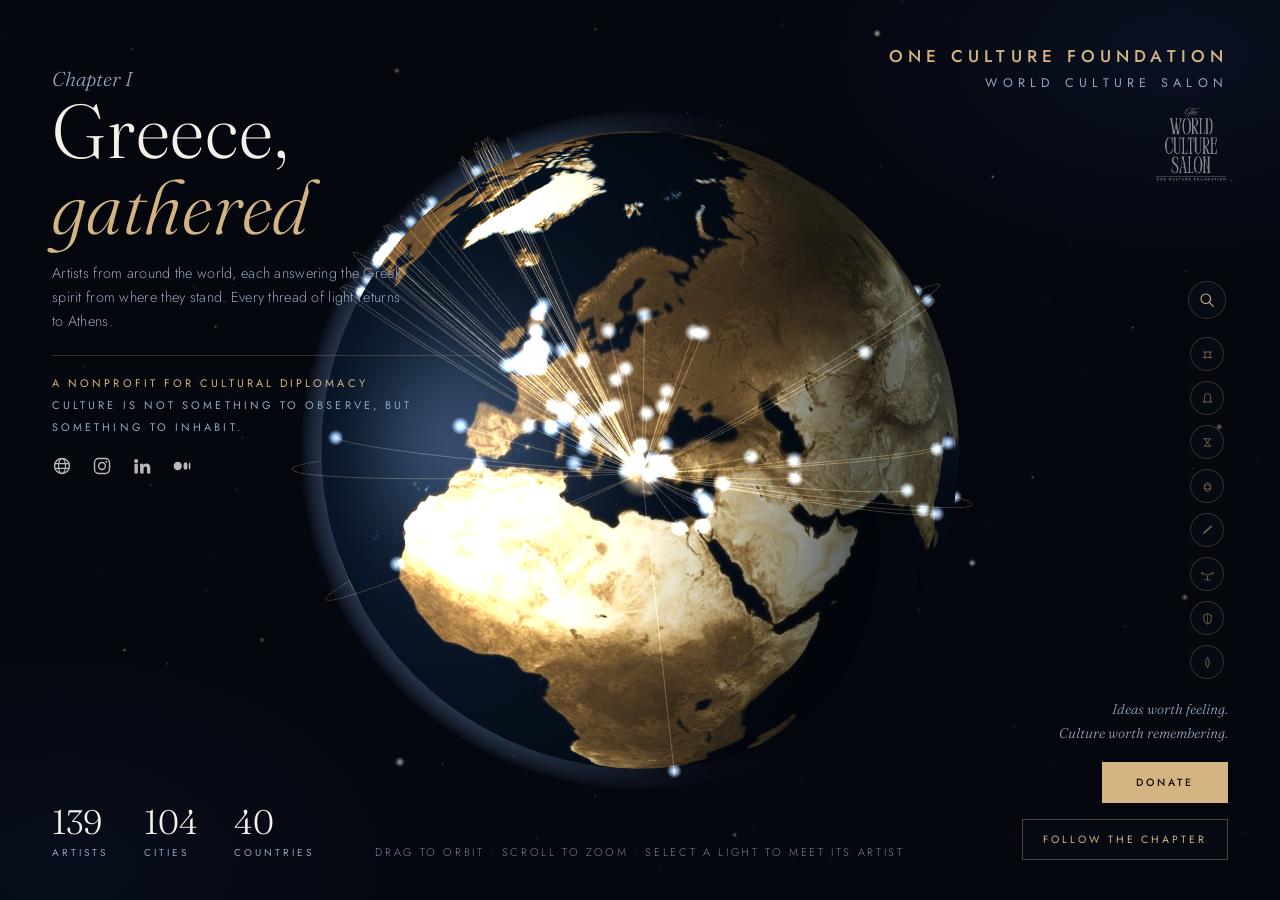
==== commit ede62814: "Auto-sync: 139 artists from the submission sheet" ====
--- a/index.html
+++ b/index.html
@@ -1,2002 +1,2002 @@
-<!DOCTYPE html>
-<html lang="en">
-<head>
-<meta charset="UTF-8">
-<meta name="viewport" content="width=device-width, initial-scale=1.0">
-<title>World Culture Salon · Chapter I — Greece | One Culture Foundation</title>
-<meta name="description" content="Artists from around the world in conversation with the Greek spirit. An interactive gallery by One Culture Foundation.">
-<link rel="stylesheet" href="fonts.css">
-<style>
-  :root{
-    --void:#05070f;
-    --nebula-violet:#241a4d;
-    --nebula-blue:#0c2038;
-    --aegean:#7fb3d9;
-    --gold:#d4b483;
-    --gold-dim:rgba(212,180,131,0.35);
-    --marble:#f5f1e8;
-    --mist:#93a5bd;
-    --hairline:rgba(212,180,131,0.22);
-  }
-  *{box-sizing:border-box;margin:0;padding:0;}
-  html,body{height:100%;overflow:hidden;}
-  body{
-    background:var(--void);
-    color:var(--marble);
-    font-family:'Jost','Avenir Next','Segoe UI',sans-serif;
-    font-weight:300;
-  }
-  body.fallback-mode{overflow:auto;height:auto;}
-  /* one hue family only — deep aegean, kept to the far corners so the centre stays black */
-  body::before{
-    content:"";position:fixed;inset:0;z-index:0;pointer-events:none;
-    background:
-      radial-gradient(ellipse 46% 38% at 92% 6%, rgba(26,54,104,0.20), transparent 60%),
-      radial-gradient(ellipse 44% 40% at 5% 96%, rgba(16,46,84,0.18), transparent 60%),
-      var(--void);
-  }
-  #app{position:relative;width:100vw;height:100vh;z-index:1;}
-  body.fallback-mode #app{height:auto;min-height:100vh;}
-  @supports (height:100dvh){ #app{height:100dvh;} }
-  #globe-canvas{position:absolute;inset:0;}
-
-  /* ---------- loading ---------- */
-  #loading{
-    position:fixed;inset:0;z-index:20;display:flex;
-    flex-direction:column;align-items:center;justify-content:center;gap:26px;
-    background:var(--void);transition:opacity .8s ease;
-  }
-  #loading.done{opacity:0;pointer-events:none;}
-  #loading .loading-mark{
-    width:168px;height:auto;display:block;opacity:0;
-    filter:drop-shadow(0 0 28px rgba(212,180,131,0.14));
-    animation:markIn 1.5s cubic-bezier(.22,.8,.3,1) .1s both;
-  }
-  @keyframes markIn{
-    from{opacity:0;transform:scale(.95) translateY(8px);}
-    to{opacity:1;transform:scale(1) translateY(0);}
-  }
-  #loading .loading-track{position:relative;animation:rise 1s .6s ease both;}
-  #loading .loading-bar{
-    width:170px;height:1px;background:rgba(212,180,131,0.18);
-    overflow:hidden;position:relative;
-  }
-  #loading .loading-bar i{
-    display:block;height:100%;width:0%;background:var(--gold);
-    box-shadow:0 0 9px rgba(212,180,131,0.65);
-  }
-  /* the shooting star riding the tip of the progress — the same soft
-     glow as the artist lights on the globe, trailing a comet tail that
-     lengthens as it travels */
-  #loading .loading-star{
-    position:absolute;top:50%;left:0;width:7px;height:7px;border-radius:50%;
-    transform:translate(-50%,-50%);
-    background:#fff;
-    box-shadow:
-      0 0 6px 2px rgba(255,255,255,0.9),
-      0 0 14px 6px rgba(212,190,150,0.5),
-      0 0 30px 14px rgba(170,195,235,0.22);
-  }
-  #loading .loading-star::before{
-    content:"";position:absolute;right:4px;top:50%;
-    width:var(--tail,0px);height:2px;transform:translateY(-50%);
-    background:linear-gradient(to left, rgba(255,255,255,0.8), rgba(212,180,131,0.3) 45%, transparent);
-    border-radius:2px;
-  }
-  #loading .loading-label{
-    font-size:10px;letter-spacing:0.32em;text-transform:uppercase;color:var(--mist);
-    opacity:0;animation:rise 1s .75s ease both;min-height:12px;
-  }
-  #loading .loading-label b{color:var(--gold);font-weight:400;}
-
-  /* ---------- museum wall label ---------- */
-  /* NO animation on this container: an ancestor with a (filling) transform
-     animation becomes the containing block for position:fixed children,
-     which would pin the desktop top-right eyebrow to this box instead of
-     the viewport. The entrance rise lives on the children instead. */
-  .label-block{
-    position:absolute;top:44px;left:52px;z-index:5;max-width:430px;
-  }
-  .eyebrow,.chapter,h1,.dek{animation:rise 1.2s ease both;}
-  .eyebrow{
-    font-size:17px;letter-spacing:0.3em;text-transform:uppercase;
-    color:var(--gold);font-weight:500;line-height:1.5;
-  }
-  .eyebrow a{
-    color:var(--gold);text-decoration:none;
-    border-bottom:1px solid transparent;padding-bottom:2px;
-    transition:border-color .25s,color .25s;
-  }
-  .eyebrow a:hover,.eyebrow a:focus-visible{
-    color:#e3c795;border-bottom-color:var(--gold-dim);
-  }
-  .eyebrow .salon{
-    display:block;font-size:12.5px;letter-spacing:0.42em;
-    color:var(--mist);font-weight:400;margin-top:4px;
-  }
-  /* on desktop the org signature moves to the top-right corner, so the
-     chapter title owns the top-left; narrow screens keep it above the title.
-     the mark sits under the signature text, completing the lockup — it only
-     exists on desktop, where the corner has room for it */
-  .sig-mark{display:none;}
-  @media (min-width:901px){
-    .eyebrow{position:fixed;top:44px;right:52px;text-align:right;z-index:5;}
-    .chapter{margin-top:0;}
-    .sig-mark{display:block;margin-top:14px;}
-    /* the mark speaks through opacity alone — no underline like the text links */
-    .eyebrow a.sig-mark,.eyebrow a.sig-mark:hover,.eyebrow a.sig-mark:focus-visible{border-bottom:none;}
-    .sig-mark img{width:74px;height:auto;display:block;margin-left:auto;opacity:0.55;transition:opacity .3s;}
-    .sig-mark:hover img,.sig-mark:focus-visible img{opacity:0.95;}
-  }
-  .chapter{
-    font-family:'Fraunces',Georgia,serif;font-style:italic;font-weight:300;
-    font-size:20px;color:var(--mist);margin-top:22px;
-  }
-  h1{
-    font-family:'Fraunces',Georgia,serif;font-weight:300;
-    font-size:76px;line-height:1;letter-spacing:0.01em;
-    color:var(--marble);margin-top:2px;
-  }
-  h1 .accent{color:var(--gold);font-style:italic;}
-  .dek{
-    margin-top:16px;font-size:14.5px;line-height:1.65;color:var(--mist);
-    font-weight:300;letter-spacing:0.02em;max-width:360px;
-  }
-  .diplomacy{
-    margin-top:22px;padding-top:16px;border-top:1px solid var(--hairline);
-    font-size:11px;letter-spacing:0.28em;text-transform:uppercase;
-    color:var(--gold);font-weight:400;line-height:2;
-    animation:rise 1.2s ease both;
-  }
-  .diplomacy span{color:var(--mist);}
-  .social-row{margin-top:18px;display:flex;gap:20px;align-items:center;animation:rise 1.2s .25s ease both;}
-  .social-row a{
-    color:#fff;opacity:0.72;display:flex;
-    padding:6px;margin:-6px; /* bigger hit target, same visual footprint */
-    transition:opacity .25s,color .25s;
-  }
-  .social-row a:hover,.social-row a:focus-visible{opacity:1;color:var(--gold);}
-  .social-row svg{width:20px;height:20px;display:block;}
-
-  /* ---------- search & culture buttons ---------- */
-  .search-btn{
-    position:absolute;top:44px;right:52px;z-index:6;
-    width:46px;height:46px;border-radius:50%;
-    border:1px solid var(--hairline);background:rgba(9,16,26,0.5);
-    backdrop-filter:blur(6px);color:var(--gold);cursor:pointer;
-    display:flex;align-items:center;justify-content:center;
-    transition:border-color .25s,background .25s;
-    animation:rise 1.2s .3s ease both;
-  }
-  .search-btn:hover,.search-btn:focus-visible{
-    border-color:var(--gold);background:rgba(212,180,131,0.12);
-  }
-  /* the culture rail (below) is the desktop entry point; this button only
-     resurfaces on narrow screens where a fixed rail has nowhere to sit */
-  .search-btn.culture-btn{right:110px;display:none;}
-  body.fallback-mode .search-btn{display:none;}
-  /* on desktop the search lives inside the rail, heading the icon column */
-  @media (min-width:901px){
-    .culture-rail .search-btn{
-      position:static;width:38px;height:38px;flex:none;
-      margin-bottom:8px;animation:none;
-    }
-    .culture-rail .search-btn svg{width:16px;height:16px;}
-  }
-
-  /* ---------- culture rail: a quiet spine of Greek ideas, off the globe entirely ---------- */
-  /* the right edge only has the search button above and the mission line
-     below, both short and fixed-height, so a modest fixed clearance clears
-     them at any realistic viewport height. overflow is left visible (no
-     scroll clipping) because the flyout labels below need to escape the
-     rail's own box to the left without being cut off. */
-  .culture-rail{
-    position:absolute;right:52px;top:190px;bottom:130px;z-index:5;
-    display:flex;flex-direction:column;align-items:center;justify-content:center;
-    gap:10px;padding:6px 2px;
-    animation:rise 1.2s .4s ease both;
-  }
-  .rail-item{
-    position:relative;width:34px;height:34px;border-radius:50%;flex:none;
-    border:1px solid var(--hairline);background:rgba(9,16,26,0.45);
-    backdrop-filter:blur(4px);color:var(--gold);cursor:pointer;
-    display:flex;align-items:center;justify-content:center;
-    transition:border-color .25s,background .25s,transform .25s;
-  }
-  .rail-item svg{width:15px;height:15px;overflow:visible;}
-  .rail-item:hover,.rail-item:focus-visible{
-    border-color:var(--gold);background:rgba(212,180,131,0.14);transform:scale(1.08);
-  }
-  .rail-flyout{
-    position:absolute;right:52px;top:50%;transform:translateY(-50%) translateX(6px);
-    white-space:nowrap;pointer-events:none;text-align:right;
-    background:rgba(9,16,26,0.92);border:1px solid var(--hairline);border-radius:3px;
-    padding:9px 16px;opacity:0;transition:opacity .2s,transform .2s;
-  }
-  .rail-flyout b{
-    font-family:'Fraunces',Georgia,serif;font-weight:400;font-size:14px;color:var(--marble);
-  }
-  .rail-flyout i{font-style:italic;color:var(--gold);font-size:12px;margin-left:8px;}
-  .rail-item:hover .rail-flyout,.rail-item:focus-visible .rail-flyout{
-    opacity:1;transform:translateY(-50%) translateX(0);
-  }
-  body.fallback-mode .culture-rail{display:none;}
-
-  /* ---------- shared full-screen overlay (search + explore-Greece) ---------- */
-  .overlay{
-    position:fixed;inset:0;z-index:40;
-    display:flex;flex-direction:column;align-items:center;
-    padding:14vh 24px 40px;overflow-y:auto;
-    opacity:0;transition:opacity .3s ease;
-  }
-  /* the veil lives on a pseudo-element: backdrop-filter on the overlay
-     itself would hijack position:fixed for the close button, which then
-     scrolls away with the list */
-  .overlay::before{
-    content:"";position:fixed;inset:0;z-index:-1;
-    background:rgba(5,7,15,0.88);backdrop-filter:blur(12px);
-  }
-  .overlay.open{opacity:1;}
-  .overlay[hidden]{display:none;} /* the display:flex above would otherwise defeat `hidden` */
-  .overlay-close{
-    position:fixed;top:28px;right:36px;z-index:5;
-    width:44px;height:44px;border-radius:50%;
-    background:rgba(9,16,26,0.55);border:1px solid var(--hairline);
-    color:var(--marble);font-size:19px;line-height:1;
-    display:flex;align-items:center;justify-content:center;
-    cursor:pointer;font-family:inherit;padding:0;
-    backdrop-filter:blur(6px);
-    transition:border-color .25s,background .25s,color .25s;
-  }
-  .overlay-close:hover,.overlay-close:focus-visible{
-    color:var(--gold);border-color:var(--gold);background:rgba(212,180,131,0.1);
-  }
-  .overlay-box{width:min(560px,90vw);display:flex;flex-direction:column;flex:none;}
-  .overlay-box.wide{width:min(640px,92vw);}
-  .overlay-eyebrow{font-size:11px;letter-spacing:0.32em;text-transform:uppercase;color:var(--gold);}
-  .overlay-title{
-    font-family:'Fraunces',Georgia,serif;font-weight:300;font-style:italic;
-    font-size:32px;color:var(--marble);margin-top:10px;line-height:1.15;
-  }
-  .overlay-sub{font-size:13px;line-height:1.6;color:var(--mist);margin-top:10px;max-width:46ch;}
-  #search-input{
-    width:100%;background:none;border:none;outline:none;
-    border-bottom:1px solid var(--gold-dim);
-    font-family:'Fraunces',Georgia,serif;font-weight:300;font-size:30px;
-    color:var(--marble);padding:10px 2px 14px;
-    transition:border-color .25s;
-  }
-  #search-input:focus{border-color:var(--gold);}
-  #search-input::placeholder{font-style:italic;color:var(--mist);opacity:0.55;}
-  .search-count{
-    margin-top:16px;font-size:10px;letter-spacing:0.3em;
-    text-transform:uppercase;color:var(--gold);min-height:14px;
-  }
-  .search-results{
-    margin-top:6px;overflow-y:auto;max-height:52vh;
-    display:flex;flex-direction:column;
-  }
-  .search-results::-webkit-scrollbar{width:5px;}
-  .search-results::-webkit-scrollbar-thumb{background:var(--gold-dim);border-radius:3px;}
-  .search-results .list-row,#culture-list .list-row{border-top:1px solid rgba(212,180,131,0.12);}
-  .search-results .list-row:last-child,#culture-list .list-item:last-child .list-row{
-    border-bottom:1px solid rgba(212,180,131,0.12);
-  }
-  #culture-list{margin-top:22px;}
-  .lr-greek{font-style:italic;color:var(--gold);font-size:0.82em;margin-left:8px;font-weight:400;}
-
-  /* ---------- stats + legend ---------- */
-  .meta-block{position:absolute;bottom:40px;left:52px;z-index:5;animation:rise 1.2s .35s ease both;}
-  .stats{display:flex;gap:36px;}
-  .stat{
-    background:none;border:none;padding:0;font-family:inherit;text-align:left;cursor:pointer;
-  }
-  .stat b{
-    display:block;font-family:'Fraunces',Georgia,serif;font-weight:300;
-    font-size:34px;color:var(--marble);line-height:1;transition:color .2s;
-  }
-  .stat span{
-    display:block;margin-top:6px;font-size:10px;letter-spacing:0.3em;
-    text-transform:uppercase;color:var(--mist);transition:color .2s;
-  }
-  .stat:hover b,.stat:focus-visible b{color:var(--gold);}
-  .stat:hover span,.stat:focus-visible span{color:var(--gold);}
-  .hint{
-    position:absolute;bottom:40px;left:50%;z-index:5;
-    font-size:11px;letter-spacing:0.24em;text-transform:uppercase;color:var(--mist);
-    opacity:0.8;animation:riseCentered 1.2s .5s ease both;white-space:nowrap;
-  }
-  .mission-block{
-    position:absolute;bottom:40px;right:52px;z-index:5;max-width:250px;
-    display:flex;flex-direction:column;align-items:flex-end;gap:16px;
-  }
-  .mission{
-    max-width:250px;text-align:right;
-    font-family:'Fraunces',Georgia,serif;font-style:italic;font-weight:300;
-    font-size:14px;line-height:1.7;color:var(--mist);
-    animation:rise 1.2s .5s ease both;
-  }
-  .follow-btn{
-    background:rgba(9,16,26,0.45);border:1px solid var(--gold-dim);color:var(--gold);
-    font-family:inherit;font-size:10.5px;letter-spacing:0.28em;text-transform:uppercase;
-    padding:12px 20px;cursor:pointer;backdrop-filter:blur(4px);
-    transition:border-color .25s,background .25s;
-    animation:rise 1.2s .58s ease both;
-  }
-  .follow-btn:hover,.follow-btn:focus-visible{
-    border-color:var(--gold);background:rgba(212,180,131,0.12);
-  }
-  .follow-btn .fl-short{display:none;}
-  /* the one solid-gold element on screen: the olive-branch offering.
-     everything else gold is outline or type, so the eye lands here first */
-  .donate-btn{
-    display:flex;align-items:center;justify-content:center;
-    background:var(--gold);color:#171008;text-decoration:none;
-    font-family:inherit;font-size:10.5px;letter-spacing:0.28em;text-transform:uppercase;
-    font-weight:500;padding:13px 34px;white-space:nowrap;
-    transition:background .25s,color .25s;
-    animation:rise 1.2s .52s ease both;
-  }
-  .donate-btn:hover,.donate-btn:focus-visible{background:#f6e7c1;color:#0d0a04;}
-
-  /* ---------- follow-the-chapter overlay ---------- */
-  #follow-form{display:flex;gap:14px;align-items:flex-end;margin-top:34px;}
-  #follow-email{
-    flex:1;background:none;border:none;outline:none;
-    border-bottom:1px solid var(--gold-dim);
-    font-family:'Fraunces',Georgia,serif;font-weight:300;font-size:22px;
-    color:var(--marble);padding:8px 2px 12px;min-width:0;
-    transition:border-color .25s;
-  }
-  #follow-email:focus{border-color:var(--gold);}
-  #follow-email::placeholder{font-style:italic;color:var(--mist);opacity:0.55;}
-  #follow-submit{
-    background:none;border:1px solid var(--gold-dim);color:var(--gold);
-    font-family:inherit;font-size:10.5px;letter-spacing:0.26em;text-transform:uppercase;
-    padding:13px 22px;cursor:pointer;flex:none;
-    transition:border-color .25s,background .25s;
-  }
-  #follow-submit:hover,#follow-submit:focus-visible{
-    border-color:var(--gold);background:rgba(212,180,131,0.12);
-  }
-  #follow-submit:disabled{opacity:0.5;cursor:default;}
-  .follow-note{
-    margin-top:18px;font-size:12.5px;letter-spacing:0.06em;color:var(--mist);min-height:16px;
-  }
-  .follow-note.ok{
-    font-family:'Fraunces',Georgia,serif;font-style:italic;font-size:19px;
-    color:var(--marble);letter-spacing:0.01em;line-height:1.6;
-  }
-  /* the quiet invitation that appears under a just-cast vote */
-  .follow-nudge,.donate-nudge{
-    background:none;border:none;cursor:pointer;font-family:inherit;
-    padding:0;margin-top:2px;text-align:left;display:block;
-    font-size:11px;letter-spacing:0.05em;color:var(--mist);text-decoration:none;
-  }
-  .follow-nudge i,.donate-nudge i{
-    font-family:'Fraunces',Georgia,serif;font-style:italic;
-    font-size:13.5px;color:var(--gold);transition:color .25s;
-  }
-  .follow-nudge:hover i,.follow-nudge:focus-visible i,
-  .donate-nudge:hover i,.donate-nudge:focus-visible i{color:#e3c795;}
-
-  /* ---------- artist panel ---------- */
-  #artist-panel{
-    position:absolute;top:0;right:0;height:100%;width:400px;z-index:10;
-    background:linear-gradient(200deg, rgba(14,16,30,0.92), rgba(5,7,15,0.96));
-    border-left:1px solid var(--hairline);
-    backdrop-filter:blur(14px);
-    transform:translateX(100%);transition:transform .45s cubic-bezier(.22,.8,.3,1);
-    padding:30px 34px 44px;display:flex;flex-direction:column;gap:14px;
-    overflow-y:auto;
-  }
-  #artist-panel.open{transform:translateX(0);}
-  #artist-panel::-webkit-scrollbar{width:5px;}
-  #artist-panel::-webkit-scrollbar-thumb{background:var(--gold-dim);border-radius:3px;}
-  .panel-close{
-    align-self:flex-end;color:var(--mist);
-    font-size:22px;cursor:pointer;line-height:1;flex:none;font-family:inherit;
-    position:sticky;top:0;z-index:3;
-    width:40px;height:40px;border-radius:50%;padding:0;
-    display:flex;align-items:center;justify-content:center;
-    background:rgba(9,12,22,0.8);border:1px solid transparent;
-    transition:color .25s,border-color .25s;
-  }
-  .panel-close:hover,.panel-close:focus-visible{color:var(--gold);border-color:var(--hairline);}
-  .artwork{
-    width:100%;min-height:170px;border-radius:2px;flex:none;
-    border:1px solid var(--hairline);
-    display:flex;flex-direction:column;align-items:center;justify-content:center;gap:10px;
-    padding:24px;text-align:center;position:relative;overflow:hidden;
-  }
-  .artwork::after{
-    content:"";position:absolute;inset:0;
-    background:radial-gradient(ellipse at 50% 120%, rgba(212,180,131,0.14), transparent 60%);
-    pointer-events:none;
-  }
-  .artwork .title{
-    font-family:'Fraunces',Georgia,serif;font-weight:400;font-style:italic;
-    font-size:24px;line-height:1.25;color:var(--marble);
-  }
-  .artwork .medium{
-    font-size:10px;letter-spacing:0.32em;text-transform:uppercase;color:var(--gold);
-  }
-  #panel-detail,#panel-list,#panel-group{display:flex;flex-direction:column;gap:14px;}
-  #panel-detail[hidden],#panel-list[hidden],#panel-group[hidden]{display:none;}
-  .panel-eyebrow{
-    font-size:10px;letter-spacing:0.32em;text-transform:uppercase;color:var(--gold);margin-top:4px;
-  }
-  .list-rows{display:flex;flex-direction:column;margin-top:6px;}
-  .list-item{border-top:1px solid rgba(212,180,131,0.12);}
-  .list-item:last-child{border-bottom:1px solid rgba(212,180,131,0.12);}
-  .list-row{
-    width:100%;background:none;border:none;
-    cursor:pointer;text-align:left;font-family:inherit;
-    padding:15px 4px;display:flex;flex-direction:column;gap:3px;
-    position:relative;transition:background .2s;
-  }
-  .list-row:hover,.list-row:focus-visible{background:rgba(212,180,131,0.07);}
-  .list-row .lr-name{
-    font-family:'Fraunces',Georgia,serif;font-weight:300;font-size:19px;color:var(--marble);
-    padding-right:26px;
-  }
-  .list-row .lr-title{
-    font-family:'Fraunces',Georgia,serif;font-style:italic;font-size:13px;color:var(--mist);
-  }
-  .list-row .lr-loc{font-size:10.5px;letter-spacing:0.08em;color:var(--mist);opacity:0.75;}
-  .list-row .lr-chevron{
-    position:absolute;top:19px;right:6px;
-    color:var(--gold);font-size:13px;line-height:1;
-    transition:transform .35s ease;
-  }
-  .list-item.open .lr-chevron{transform:rotate(45deg);}
-  .list-item.open>.list-row{background:rgba(212,180,131,0.06);}
-  /* inline detail expands right under its name; 0fr -> 1fr animates the height */
-  .row-detail{
-    display:grid;grid-template-rows:0fr;
-    transition:grid-template-rows .45s cubic-bezier(.22,.8,.3,1);
-  }
-  .list-item.open>.row-detail{grid-template-rows:1fr;}
-  .row-detail-inner{
-    overflow:hidden;min-height:0;
-    display:flex;flex-direction:column;gap:12px;
-  }
-  .row-detail-inner>:first-child{margin-top:4px;}
-  .row-detail-inner>:last-child{margin-bottom:18px;}
-  .artwork.mini{min-height:110px;padding:18px;}
-  .artwork.mini .title{font-size:20px;}
-  /* nested mini-list of artists inside an expanded city/country row */
-  .group-artists{display:flex;flex-direction:column;}
-  .group-artist-link{
-    background:none;border:none;border-top:1px solid rgba(212,180,131,0.1);
-    width:100%;text-align:left;font-family:inherit;cursor:pointer;
-    padding:9px 2px;display:flex;justify-content:space-between;align-items:baseline;gap:10px;
-    color:var(--marble);font-size:13.5px;transition:color .2s;
-  }
-  .group-artist-link:hover,.group-artist-link:focus-visible{color:var(--gold);}
-  .group-artist-link i{
-    font-style:italic;color:var(--mist);font-size:12px;flex:none;
-    max-width:55%;overflow:hidden;text-overflow:ellipsis;white-space:nowrap;
-  }
-  .panel-name{
-    font-family:'Fraunces',Georgia,serif;font-weight:300;font-size:32px;line-height:1.1;color:var(--marble);
-  }
-  .panel-country{font-size:12.5px;letter-spacing:0.08em;color:var(--mist);}
-  /* the link row spans the same width as the artwork frame above it:
-     each link stretches equally so the outer borders line up */
-  .panel-links{display:flex;flex-wrap:wrap;gap:9px;margin-top:4px;}
-  .panel-links a{
-    flex:1;text-align:center;white-space:nowrap;
-    font-size:10px;letter-spacing:0.22em;text-transform:uppercase;text-decoration:none;
-    color:var(--gold);border:1px solid var(--gold-dim);
-    padding:8px 14px;transition:background .2s,color .2s;font-weight:400;
-  }
-  .panel-links a:hover,.panel-links a:focus-visible{background:rgba(212,180,131,0.12);}
-  .panel-links a.primary{background:var(--gold);color:#171008;font-weight:500;}
-  .panel-links a.primary:hover,.panel-links a.primary:focus-visible{background:#e3c795;}
-  .vote-btn{
-    margin-top:6px;width:100%;padding:13px 16px;cursor:pointer;
-    background:none;border:1px solid var(--gold);color:var(--gold);
-    font-family:inherit;font-weight:500;font-size:11px;
-    letter-spacing:0.26em;text-transform:uppercase;
-    transition:background .25s,color .25s,border-color .25s;
-  }
-  .vote-btn:hover:not(:disabled),.vote-btn:focus-visible:not(:disabled){background:rgba(212,180,131,0.14);}
-  .vote-btn:disabled{cursor:default;}
-  .vote-btn.voted{background:var(--gold);color:#171008;border-color:var(--gold);}
-  .vote-btn.voted .undo-hint{display:none;font-weight:400;}
-  .vote-btn.voted:hover .default-text,.vote-btn.voted:focus-visible .default-text{display:none;}
-  .vote-btn.voted:hover .undo-hint,.vote-btn.voted:focus-visible .undo-hint{display:inline;}
-  .vote-btn.voted:hover,.vote-btn.voted:focus-visible{background:none;color:var(--gold);}
-  .panel-section-label{
-    font-size:10px;letter-spacing:0.32em;text-transform:uppercase;color:var(--mist);
-    margin-top:10px;padding-top:14px;border-top:1px solid rgba(212,180,131,0.12);
-  }
-  .panel-bio{font-size:13px;line-height:1.75;color:#c3cdd9;font-weight:300;}
-
-  /* ---------- no-WebGL fallback ---------- */
-  #fallback{display:none;position:relative;z-index:2;padding:56px 52px 80px;}
-  body.fallback-mode #fallback{display:block;}
-  body.fallback-mode .label-block,
-  body.fallback-mode .meta-block,
-  body.fallback-mode .hint,
-  body.fallback-mode .mission-block,
-  body.fallback-mode #globe-canvas{display:none;}
-  #fallback .fb-head{max-width:760px;margin-bottom:10px;}
-  #fallback .fb-note{
-    margin-top:18px;padding:14px 18px;border:1px solid var(--hairline);
-    font-size:12.5px;line-height:1.7;color:var(--mist);max-width:640px;
-  }
-  #fallback h1{font-size:56px;margin-top:6px;}
-  .fb-grid{
-    display:grid;grid-template-columns:repeat(auto-fill,minmax(280px,1fr));
-    gap:1px;background:rgba(212,180,131,0.14);margin-top:44px;
-    border:1px solid rgba(212,180,131,0.14);
-  }
-  .fb-card{background:#080b15;padding:22px 24px 24px;display:flex;flex-direction:column;gap:7px;}
-  .fb-card .idx{font-size:9.5px;letter-spacing:0.3em;text-transform:uppercase;color:var(--gold);}
-  .fb-card .nm{font-family:'Fraunces',Georgia,serif;font-size:22px;font-weight:300;line-height:1.2;}
-  .fb-card .loc{font-size:11.5px;color:var(--mist);letter-spacing:0.05em;}
-  .fb-card .ttl{font-family:'Fraunces',Georgia,serif;font-style:italic;font-size:15px;color:#c3cdd9;margin-top:4px;}
-  .fb-card .med{font-size:9.5px;letter-spacing:0.28em;text-transform:uppercase;color:var(--gold);opacity:0.8;}
-  .fb-card .lk{display:flex;gap:8px;flex-wrap:wrap;margin-top:8px;}
-  .fb-card .lk a{
-    font-size:9.5px;letter-spacing:0.2em;text-transform:uppercase;text-decoration:none;
-    color:var(--gold);border:1px solid var(--gold-dim);padding:6px 11px;
-  }
-  .fb-card .lk a:hover{background:rgba(212,180,131,0.12);}
-  .fb-card .vote-btn{margin-top:10px;padding:11px 12px;letter-spacing:0.2em;}
-
-  /* the to-frame deliberately carries no transform: fill-mode:both would
-     otherwise pin a transform on the element forever, and a transformed
-     ancestor hijacks position:fixed descendants (the top-right eyebrow) */
-  @keyframes rise{from{opacity:0;transform:translateY(14px);}to{opacity:1;}}
-  /* keeps the horizontal centering the rise animation would otherwise overwrite */
-  @keyframes riseCentered{
-    from{opacity:0;transform:translateX(-50%) translateY(14px);}
-    to{opacity:0.8;transform:translateX(-50%) translateY(0);}
-  }
-  /* the centered hint owns the bottom edge; decorative neighbours yield when space runs out */
-  /* narrow screens keep the mark but drop the tagline text */
-  @media (max-width:1200px){ .mission{display:none;} }
-  /* too narrow for the hint to clear the stats sideways, so lift it clear instead */
-  @media (min-width:901px) and (max-width:1250px){ .hint{bottom:104px;} }
-  /* short desktop viewports: the right column runs out of vertical room,
-     so the mission line yields and the two actions keep the corner */
-  @media (min-width:901px) and (max-height:800px){
-    .mission{display:none;}
-  }
-  @media (prefers-reduced-motion: reduce){
-    *{animation:none !important;transition:none !important;}
-  }
-  @media (max-width:900px){
-    /* display:contents (not none) so the search button inside the rail
-       escapes to its absolute top-right position; only the icons hide */
-    .culture-rail{display:contents;}
-    .culture-rail .rail-item{display:none;}
-    .search-btn.culture-btn{display:flex;}
-    .label-block{left:24px;top:24px;max-width:300px;}
-    h1{font-size:48px;}
-    .meta-block{left:24px;bottom:24px;}
-    .mission-block{right:24px;bottom:24px;}
-    .hint{display:none;}
-    #artist-panel{width:100%;}
-    #fallback{padding:36px 24px 60px;}
-    #fallback h1{font-size:38px;}
-  }
-  @media (max-width:700px){
-    .search-btn{top:16px;right:16px;width:42px;height:42px;}
-    .search-btn.culture-btn{right:66px;}
-    /* fully opaque on phones so a tap can never fall through to the
-       buttons underneath */
-    .overlay-close{top:14px;right:14px;background:#0d1322;border-color:var(--gold-dim);}
-    .overlay{padding-top:11vh;}
-    .overlay-title{font-size:24px;}
-    #search-input{font-size:22px;}
-    .label-block{left:20px;right:120px;top:16px;max-width:none;}
-    .eyebrow{font-size:13px;letter-spacing:0.24em;}
-    .eyebrow .salon{font-size:10px;letter-spacing:0.3em;margin-top:2px;}
-    .chapter{font-size:13px;margin-top:10px;}
-    h1{font-size:38px;line-height:1.05;}
-    .dek{display:block;font-size:12.5px;line-height:1.6;margin-top:10px;max-width:36ch;}
-    .diplomacy{display:none;}
-    .social-row{margin-top:12px;gap:16px;}
-    .social-row svg{width:15px;height:15px;}
-    .meta-block{left:16px;bottom:20px;}
-    /* bottom bar: stats hold the left corner; Donate stacks above
-       Subscribe in the right corner, and the globe rests just above */
-    .mission-block{right:16px;bottom:20px;max-width:none;gap:8px;}
-    /* the two actions share one box size: donate stretches to match the
-       wider subscribe, and both carry the same vertical padding */
-    .donate-btn{font-size:9px;letter-spacing:0.2em;padding:11px 12px;align-self:stretch;}
-    .follow-btn{font-size:9px;letter-spacing:0.22em;padding:11px 12px;}
-    .follow-btn .fl-long{display:none;}
-    .follow-btn .fl-short{display:inline;}
-    #follow-form{gap:10px;margin-top:26px;flex-direction:column;align-items:stretch;}
-    #follow-email{font-size:18px;}
-    #follow-submit{padding:12px 18px;}
-    /* compact three-column stats: number over label, narrow enough to
-       share the bottom bar with the two buttons on the right */
-    .stats{gap:13px;}
-    .stat b{font-size:17px;}
-    .stat span{margin-top:2px;font-size:7px;letter-spacing:0.12em;}
-    #artist-panel{width:100%;padding:16px 22px 40px;}
-    .panel-close{
-      font-size:22px;width:44px;height:44px;margin-right:-6px;
-      background:#0d1322;border-color:var(--gold-dim);
-    }
-    .panel-name{font-size:26px;}
-    .artwork{min-height:130px;}
-    .vote-btn{padding:15px 16px;}
-  }
-  /* tablet portrait (iPad): a grand phone, not a squeezed desktop —
-     the label block gets room to breathe and the corners loosen up */
-  @media (min-width:701px) and (max-width:900px){
-    .label-block{left:40px;top:40px;max-width:440px;}
-    h1{font-size:58px;}
-    .search-btn{top:40px;right:40px;}
-    .search-btn.culture-btn{right:100px;}
-    .meta-block{left:40px;bottom:40px;}
-    .mission-block{right:40px;bottom:40px;}
-  }
-  /* tablet landscape / small desktop: the headline scales to the room,
-     and the culture rail folds into a single quiet toggle */
-  .rail-toggle{display:none;}
-  .rail-toggle svg{transition:transform .3s ease;}
-  .culture-rail.open .rail-toggle svg{transform:rotate(90deg);}
-  @media (min-width:901px) and (max-width:1200px){
-    h1{font-size:58px;}
-    .label-block{max-width:380px;}
-    .eyebrow{font-size:15px;}
-    .sig-mark img{width:64px;}
-    .rail-toggle{display:flex;}
-    .culture-rail:not(.open) .rail-item:not(.rail-toggle),
-    .culture-rail:not(.open) .search-btn{display:none;}
-  }
-</style>
-</head>
-<body>
-<div id="loading">
-  <img class="loading-mark" src="logo.png" width="336" height="346" alt="One Culture Foundation — World Culture Salon">
-  <div class="loading-track">
-    <div class="loading-bar" id="loading-bar"><i id="loading-fill"></i></div>
-    <span class="loading-star" id="loading-star" aria-hidden="true"></span>
-  </div>
-  <div class="loading-label" id="loading-label">Gathering the light</div>
-</div>
-
-<div id="app">
-  <canvas id="globe-canvas"></canvas>
-
-  <div class="label-block">
-    <div class="eyebrow"><a href="https://www.oneculturefdn.org/" target="_blank" rel="noopener">One Culture Foundation</a><span class="salon">World Culture Salon</span><a class="sig-mark" href="https://www.oneculturefdn.org/" target="_blank" rel="noopener" aria-label="One Culture Foundation"><img src="logo.png" alt=""></a></div>
-    <div class="chapter">Chapter I</div>
-    <h1>Greece, <span class="accent">gathered</span></h1>
-    <p class="dek">Artists from around the world, each answering the Greek spirit from where they stand. Every thread of light returns to Athens.</p>
-    <div class="diplomacy">A Nonprofit for Cultural Diplomacy<br><span>Culture is not something to observe, but something to inhabit.</span></div>
-    <div class="social-row">
-      <a href="https://www.oneculturefdn.org/" target="_blank" rel="noopener" aria-label="One Culture Foundation website">
-        <svg viewBox="0 0 24 24" fill="none" aria-hidden="true"><circle cx="12" cy="12" r="9" stroke="currentColor" stroke-width="1.7"/><ellipse cx="12" cy="12" rx="4.2" ry="9" stroke="currentColor" stroke-width="1.4"/><path d="M3.6 9.2h16.8M3.6 14.8h16.8" stroke="currentColor" stroke-width="1.4"/></svg>
-      </a>
-      <a href="https://www.instagram.com/worldculturesalon" target="_blank" rel="noopener" aria-label="Instagram">
-        <svg viewBox="0 0 24 24" fill="none" aria-hidden="true"><rect x="3" y="3" width="18" height="18" rx="5" stroke="currentColor" stroke-width="1.7"/><circle cx="12" cy="12" r="4.1" stroke="currentColor" stroke-width="1.7"/><circle cx="17.2" cy="6.8" r="1.2" fill="currentColor"/></svg>
-      </a>
-      <a href="https://www.linkedin.com/showcase/world-culture-salon/" target="_blank" rel="noopener" aria-label="LinkedIn">
-        <svg viewBox="0 0 24 24" fill="currentColor" aria-hidden="true"><path d="M4.98 3.5a2.5 2.5 0 1 1 0 5 2.5 2.5 0 0 1 0-5zM3 9.4h4V21H3zM9.6 9.4h3.8v1.6h.06c.53-.95 1.83-1.95 3.76-1.95 4.02 0 4.78 2.55 4.78 5.86V21h-4v-5.5c0-1.32-.03-3.02-1.9-3.02-1.9 0-2.2 1.43-2.2 2.92V21h-4z"/></svg>
-      </a>
-      <a href="https://worldculturesalon.medium.com/" target="_blank" rel="noopener" aria-label="Medium">
-        <svg viewBox="0 0 24 24" fill="currentColor" aria-hidden="true"><ellipse cx="6.9" cy="12" rx="4.9" ry="5"/><ellipse cx="16.2" cy="12" rx="2.35" ry="4.5"/><ellipse cx="21.1" cy="12" rx="1" ry="4.1"/></svg>
-      </a>
-    </div>
-  </div>
-
-  <button class="search-btn culture-btn" id="culture-btn" aria-label="Explore Greek culture">
-    <svg width="19" height="19" viewBox="0 0 24 24" fill="none" aria-hidden="true">
-      <path d="M6 20c2-6 2-11 0-16" stroke="currentColor" stroke-width="1.3" stroke-linecap="round"/>
-      <path d="M18 20c-2-6-2-11 0-16" stroke="currentColor" stroke-width="1.3" stroke-linecap="round"/>
-      <path d="M6 6c2 1 4 1 6 0M6 11c2 1 4 1 6 0M6 16c2 1 4 1 6 0" stroke="currentColor" stroke-width="1.1" stroke-linecap="round"/>
-      <path d="M18 6c-2 1-4 1-6 0M18 11c-2 1-4 1-6 0M18 16c-2 1-4 1-6 0" stroke="currentColor" stroke-width="1.1" stroke-linecap="round"/>
-    </svg>
-  </button>
-
-  <div id="search-overlay" class="overlay" hidden>
-    <button class="overlay-close" id="search-close" aria-label="Close search">✕</button>
-    <div class="overlay-box">
-      <input id="search-input" type="text" placeholder="Search an artist, a work, a city…" autocomplete="off">
-      <div class="search-count" id="search-count"></div>
-      <div class="search-results" id="search-results"></div>
-    </div>
-  </div>
-
-  <div id="culture-overlay" class="overlay" hidden>
-    <button class="overlay-close" id="culture-close" aria-label="Close">✕</button>
-    <div class="overlay-box wide">
-      <div class="overlay-eyebrow">The Greek Spirit</div>
-      <div class="overlay-title">Eight ideas that outlasted the myths</div>
-      <div class="overlay-sub">Words the Greeks kept because ordinary language wasn't enough — each one still standing somewhere on the map.</div>
-      <div class="list-rows" id="culture-list"></div>
-    </div>
-  </div>
-
-  <div id="follow-overlay" class="overlay" hidden>
-    <button class="overlay-close" id="follow-close" aria-label="Close">✕</button>
-    <div class="overlay-box">
-      <div class="overlay-eyebrow">World Culture Salon</div>
-      <div class="overlay-title">Follow the Chapter</div>
-      <div class="overlay-sub">Chapter I is still unfolding — artists keep arriving, the vote is open, and the story ends in an exhibition. Leave your email and we'll write when something true happens. No noise, ever.</div>
-      <form id="follow-form" novalidate>
-        <input id="follow-email" type="email" placeholder="Your email" autocomplete="email" spellcheck="false">
-        <button type="submit" id="follow-submit">Subscribe</button>
-      </form>
-      <div class="follow-note" id="follow-note"></div>
-    </div>
-  </div>
-
-  <div class="meta-block">
-    <div class="stats">
-      <button class="stat" id="stat-artists-btn" aria-label="See every artist"><b id="stat-artists">—</b><span>Artists</span></button>
-      <button class="stat" id="stat-locations-btn" aria-label="See every city"><b id="stat-locations">—</b><span>Cities</span></button>
-      <button class="stat" id="stat-countries-btn" aria-label="See every country"><b id="stat-countries">—</b><span>Countries</span></button>
-    </div>
-  </div>
-
-  <nav class="culture-rail" id="culture-rail" aria-label="Search and explore Greek culture">
-    <button class="rail-item rail-toggle" id="rail-toggle" aria-label="Search and explore Greek culture" aria-expanded="false">
-      <svg viewBox="0 0 48 48" fill="none" aria-hidden="true"><circle cx="24" cy="11" r="2.7" fill="currentColor"/><circle cx="24" cy="24" r="2.7" fill="currentColor"/><circle cx="24" cy="37" r="2.7" fill="currentColor"/></svg>
-    </button>
-    <button class="search-btn" id="search-btn" aria-label="Search artists">
-      <svg width="19" height="19" viewBox="0 0 20 20" fill="none" aria-hidden="true">
-        <circle cx="8.5" cy="8.5" r="6" stroke="currentColor" stroke-width="1.3"/>
-        <line x1="13.2" y1="13.2" x2="18" y2="18" stroke="currentColor" stroke-width="1.3" stroke-linecap="round"/>
-      </svg>
-    </button>
-    <button class="rail-item" data-key="agora" aria-label="Agora">
-      <svg viewBox="0 0 48 48" fill="none"><path d="M16 34V16M32 34V16M12 16h24M10 34h28" stroke="currentColor" stroke-width="1.6" stroke-linecap="round"/></svg>
-      <span class="rail-flyout"><b>Agora</b><i>ἀγορά</i></span>
-    </button>
-    <button class="rail-item" data-key="xenia" aria-label="Xenia">
-      <svg viewBox="0 0 48 48" fill="none"><path d="M14 34V18a10 10 0 0 1 20 0v16M10 35h28" stroke="currentColor" stroke-width="1.6" stroke-linecap="round"/></svg>
-      <span class="rail-flyout"><b>Xenia</b><i>ξενία</i></span>
-    </button>
-    <button class="rail-item" data-key="kairos" aria-label="Kairos">
-      <svg viewBox="0 0 48 48" fill="none"><path d="M14 12H34L24 24L34 36H14L24 24L14 12Z" stroke="currentColor" stroke-width="1.6" stroke-linejoin="round" stroke-linecap="round"/></svg>
-      <span class="rail-flyout"><b>Kairos</b><i>καιρός</i></span>
-    </button>
-    <button class="rail-item" data-key="omphalos" aria-label="Omphalos">
-      <svg viewBox="0 0 48 48" fill="none"><ellipse cx="24" cy="26" rx="10" ry="13" stroke="currentColor" stroke-width="1.6"/><path d="M16 21q8 -6 16 0M15 30q9 5 18 0" stroke="currentColor" stroke-width="1.3" stroke-linecap="round"/></svg>
-      <span class="rail-flyout"><b>Omphalos</b><i>ὀμφαλός</i></span>
-    </button>
-    <button class="rail-item" data-key="olive" aria-label="The Olive Branch">
-      <svg viewBox="0 0 48 48" fill="none"><path d="M10 34Q24 20 38 10" stroke="currentColor" stroke-width="1.6" stroke-linecap="round"/><ellipse cx="16" cy="29" rx="4.4" ry="2" transform="rotate(-30 16 29)" stroke="currentColor" stroke-width="1.2"/><ellipse cx="24" cy="21.5" rx="4.4" ry="2" transform="rotate(-35 24 21.5)" stroke="currentColor" stroke-width="1.2"/><ellipse cx="32" cy="14.5" rx="4.4" ry="2" transform="rotate(-40 32 14.5)" stroke="currentColor" stroke-width="1.2"/></svg>
-      <span class="rail-flyout"><b>The Olive Branch</b><i>ἐλαία</i></span>
-    </button>
-    <button class="rail-item" data-key="symposium" aria-label="Symposium">
-      <svg viewBox="0 0 48 48" fill="none"><path d="M8 18Q24 34 40 18M6 17q-4 5 3 9M42 17q4 5 -3 9M24 30v10M16 41h16" stroke="currentColor" stroke-width="1.5" stroke-linecap="round"/></svg>
-      <span class="rail-flyout"><b>Symposium</b><i>συμπόσιον</i></span>
-    </button>
-    <button class="rail-item" data-key="philotimo" aria-label="Philotimo">
-      <svg viewBox="0 0 48 48" fill="none"><path d="M24 8L36 14V26Q36 38 24 42Q12 38 12 26V14Z" stroke="currentColor" stroke-width="1.6" stroke-linejoin="round"/><path d="M24 10V40" stroke="currentColor" stroke-width="1.2"/></svg>
-      <span class="rail-flyout"><b>Philotimo</b><i>φιλότιμο</i></span>
-    </button>
-    <button class="rail-item" data-key="meraki" aria-label="Meraki">
-      <svg viewBox="0 0 48 48" fill="none"><path d="M24 8C32 20 30 30 24 40C18 30 16 20 24 8Z" stroke="currentColor" stroke-width="1.6" stroke-linejoin="round"/></svg>
-      <span class="rail-flyout"><b>Meraki</b><i>μεράκι</i></span>
-    </button>
-  </nav>
-
-  <div class="hint">Drag to orbit · Scroll to zoom · Select a light to meet its artist</div>
-  <div class="mission-block">
-    <div class="mission">Ideas worth feeling.<br>Culture worth remembering.</div>
-    <a class="donate-btn" href="https://www.oneculturefdn.org/donation" target="_blank" rel="noopener" aria-label="Donate to One Culture Foundation">Donate</a>
-    <button class="follow-btn" id="follow-btn"><span class="fl-long">Follow the Chapter</span><span class="fl-short">Subscribe</span></button>
-  </div>
-
-  <aside id="artist-panel" aria-label="Artist detail">
-    <button class="panel-close" id="panel-close" aria-label="Close">✕</button>
-
-    <div id="panel-list" hidden>
-      <div class="panel-eyebrow" id="list-eyebrow">A Gathering of Lights</div>
-      <div class="panel-name" id="list-city"></div>
-      <div class="panel-country" id="list-count"></div>
-      <div class="list-rows" id="list-rows"></div>
-    </div>
-
-    <div id="panel-group" hidden>
-      <div class="panel-eyebrow" id="group-eyebrow"></div>
-      <div class="panel-name" id="group-title"></div>
-      <div class="panel-country" id="group-subtitle"></div>
-      <div class="list-rows" id="group-rows"></div>
-    </div>
-
-    <div id="panel-detail">
-      <div class="artwork">
-        <div class="title" id="panel-title"></div>
-        <div class="medium" id="panel-medium"></div>
-      </div>
-      <div class="panel-eyebrow" id="panel-continent"></div>
-      <div class="panel-name" id="panel-name"></div>
-      <div class="panel-country" id="panel-country"></div>
-      <div class="panel-links" id="panel-links"></div>
-      <button class="vote-btn" id="panel-vote">♡ Vote for this artist</button>
-      <div class="panel-section-label">Artist</div>
-      <div class="panel-bio" id="panel-bio"></div>
-      <div class="panel-section-label" id="panel-statement-label">On the Greek Spirit</div>
-      <div class="panel-bio" id="panel-statement"></div>
-    </div>
-  </aside>
-
-  <div id="fallback">
-    <div class="fb-head">
-      <div class="eyebrow"><a href="https://www.oneculturefdn.org/" target="_blank" rel="noopener">One Culture Foundation</a><span class="salon">World Culture Salon</span></div>
-      <div class="chapter">Chapter I</div>
-      <h1>Greece, <span class="accent">gathered</span></h1>
-      <div class="fb-note">
-        This browser cannot display the interactive globe, so here is the full gallery as a list.
-        Every artist, link and vote works exactly the same.
-      </div>
-    </div>
-    <div class="fb-grid" id="fb-grid"></div>
-  </div>
-</div>
-
-<script src="vendor/three.min.js"></script>
-<script src="vendor/OrbitControls.js"></script>
-<script>
-const ARTISTS = [{"index":1,"name":"Noemi Gunea","location":"London, UK","continent":"Europe","country":"United Kingdom","lat":49.757,"lng":-1.878,"website":"www.noemigunea.com","social":"@noemigunea","bio":"Noemi Gunea is a Romanian performance artist based in London and makes surreal comedy about wellness and economics. This radio play was created in collaboration with British artist Grace Lambert, and was nominated for a BBC Audio Drama Award.","title":"Free Your Mind","medium":"Sound","artworkLink":"https://soundcloud.com/grace-lambert-207283757/free-your-mind-by-cheap-thrills-radio-play/s-bBHVsyrcDSm","statement":"The radio play follows two friends who want to stop word catastrophes by going back in time to Ancient Greece to close Pandora's Box."},{"index":2,"name":"Jean-Michel Rolland","location":"Marseille, France","continent":"Europe","country":"France","lat":42.95,"lng":6.77,"website":"http://franetjim.free.fr/jim_eng.html","social":"https://www.instagram.com/jimrolland13/","bio":"Jean-Michel Rolland is a French artist born in 1972. A long time a musician and a painter, he brings together his two passions - the sound and the image - in digital arts since 2010. Through video artworks, generative art, audiovisual performances and interactive installations, he questions the temporality, a genuine fourth dimension inherent to moving image, as well as the duality between his two favorite mediums, the sound and the visual.","title":"Amours perdues : l'espoir","medium":"Video","artworkLink":"https://www.youtube.com/watch?v=POqb7xbpi14","statement":"The radio play follows two friends who want to stop word catastrophes by going back in time to Ancient Greece to close Pandora's Box."},{"index":3,"name":"Adu Tornero","location":"Barcelona, Spain","continent":"Europe","country":"Spain","lat":42.44,"lng":2.87,"website":"https://www.adutornero.com","social":"https://www.instagram.com/adutornerov/","bio":"Barcelona-based artist delving into a deep curiosity for human morality and the complexities of how we live. Organised into layered narratives, which serve as visual fables, capturing the messy, beautiful, and often contradictory nature of human existence. Exploring psychological traits and emotions that evolve throughout a lifespan. Ultimately, his art is a direct reflection of an evolving collection of ideas, textures, and observations of daily life.","title":"Hostile soil unfolding","medium":"Painting","artworkLink":"https://www.adutornero.com/product/hostile-soil-unfolding","statement":"This work reinterprets Greek culture by stripping away historicist realism to unearth the primal, sensory memory of Greek mythology. At its center, a personal interpretation, heavily textured, star-patterned of Pegasus. The mythological beast perates not as a sterile classical icon, but as a volatile, raw psychological force juxtaposed against a looming fortress and a fragmented, guarded soldier. The piece explores how ancient allegories of inspiration, warfare, and destiny persist as visceral, hand-drawn archetypes in our contemporary subconscious."},{"index":4,"name":"Giacomo matarazzo","location":"Milan, Italy","continent":"Europe","country":"Italy","lat":44.06,"lng":9.19,"website":"Studiogiamata.com","social":"@studiogiamata","bio":"Giacomo Matarazzo (b. 1979) is an Italian artist and engineer in France. His work merges structural rigor with organic vitality. Through geometric deconstruction and pop-art color blocking, he transforms human anatomy, classical myths, and natural landscapes into vibrant masterpieces. Aligned with Green Culture, his art reflects a sustainable human-ecological balance. Exhibited internationally (Rome '26, Pau '25), he also translates his art into sustainable fashion via Studio Giamata.","title":"Patroclo","medium":"Painting","artworkLink":"https://studiogiamata.com/blogs/infos/patroclo","statement":"My artistic practice is deeply rooted in the foundations of Greek culture, particularly its mythological narratives and its historical pursuit of anatomical and structural harmony. Rather than treating these ancient concepts as relics, my work actively deconstructs and reimagines them to reflect contemporary psychological and social tensions. In pieces like Patroclo and Medusa, I directly engage with Greek archetypes. My painting Patroclo strips away classical romanticism to explore the raw emotional weight of sacrifice and human vulnerability in the fallen hero. Similarly, my interpretation of Medusa subverts the traditional ancient narrative of a defeated monster, reclaiming her image as…"},{"index":5,"name":"Alessandra Maisto","location":"Naples, Italy","continent":"Europe","country":"Italy","lat":40.85,"lng":13.57,"website":"www.alessandramaistoart.com","social":"https://www.instagram.com/alessandramaisto_ug/","bio":"Alessandra Maisto (Naples, 1990) graduated from the Academy of Fine Arts. Inspired by the Neapolitan Informal movement, she weaves together mythology, astronomy and spirituality. Her art is an initiatory rite that elevates body and spirit beyond the material world: using paint, molten wax and raw fabrics, she creates contemporary reliquaries where light and shadow interact. Her visual symbol, the golden almond-shaped eye, acts as a threshold between the visible and the invisible.","title":"Rhea and Maternity","medium":"Painting","artworkLink":"https://drive.google.com/file/d/1G4StzZqD80jMeRecJLyuYesztS4Jc4lB/view?usp=sharing","statement":"The artwork \"Rhea e Maternità, tecn mista, 80x60 cm\" deeply connects with Greek culture, not as a mere academic reference, but as an anthropological reactivation of myth. In Hellenic mythology, Rhea is the Great Mother—the ancestral earth that generates and protects life—but she is also a tragic figure, marked by the pain of safeguarding her children from destruction. The painting captures this dual spirit: the sacredness of the divine and the vulnerability of the human. Through expressive gestures and textured layers, Rhea’s body emerges as an archaic landscape where flesh merges with nature (symbolized by the stalks of wheat, a classical attribute of the goddess). The connection to Greek…"},{"index":6,"name":"Sorina Peia","location":"Bucharest, Romania","continent":"Europe","country":"Romania","lat":45.83,"lng":24.7,"website":"https://sorinapeia.art","social":"https://www.instagram.com/sorinapeia","bio":"Sorina Peia is a Romanian visual artist exploring consciousness, nature, and the cosmos through symbolic painting. Working with acrylic on canvas, she creates immersive compositions where light, archetypal forms, and organic elements express transformation and interconnectedness. Her work invites contemplation and reflects a universal search for beauty, harmony, and human connection.","title":"Solar Heart, Terra, Alpha","medium":"Painting","artworkLink":"https://sorinapeia.art/gallery/solar-heart https://sorinapeia.art/gallery/terra https://sorinapeia.art/gallery/alpha","statement":"My work does not depict Greek culture directly; it engages with ideas that have shaped it for centuries. I explore beauty, harmony, mythology, and the relationship between humanity and the cosmos through a contemporary symbolic language. Inspired by the timeless search for wisdom and interconnectedness, my paintings invite contemplation and dialogue across cultures, echoing the philosophical spirit that continues to resonate from ancient Greece to the present."},{"index":7,"name":"Ranadeep Bhattacharyya & Judhajit Bagchi","location":"Mumbai, India","continent":"Asia","country":"India","lat":18.03,"lng":74.63,"website":"https://yaanusfilms.com/","social":"https://www.instagram.com/ranadeepjudhajit/ https://www.instagram.com/judhajituniverse/ https://www.instagram.com/ranadeep.bhattacharyya/","bio":"Ranadeep Bhattacharyya and Judhajit Bagchi are Indian filmmakers, visual artists, photographers and co-founders of Yaanus Films, Mumbai. Ranadeep is also a published poet, while Judhajit recently worked as Director of Photography on Onir’s *Tumhari Khushboo*. Their films include Amen and National Award-winning Children of the Soil, with wider honours from Cannes Corporate Media & TV Awards, Stevie Awards, Telly Awards, IPA and PX3.","title":"Glimmers","medium":"Video","artworkLink":"https://drive.google.com/file/d/19Lna5dEA-JZgs3nBOIjoSciGcGDCDm2V/view?usp=sharing","statement":"Glimmers relates to Greek culture through its meditation on the body, light, beauty and transformation. Rather than referencing Greece literally, the work enters the spirit of Greek mythology and philosophy: the human form emerging from darkness, touched by light, becoming almost divine, fragile and cosmic at once. The video evokes the tension between the Apollonian and the Dionysian — clarity and ecstasy, form and surrender, beauty and excess. Bodies appear like moving sculptures, illuminated by colour, glitter and shadow, suggesting both ancient ritual and contemporary dream. The work also carries the echo of Plato’s cave: what we see may be only a flicker, a reflection, a brief illusion,…"},{"index":8,"name":"Krešimira Gojanović","location":"Zagreb, Croatia","continent":"Europe","country":"Croatia","lat":46.16,"lng":17.03,"website":"https://kresimira.wordpress.com/","social":"https://www.facebook.com/kresimira.gojanovic/","bio":"Krešimira Gojanović (born 1970, Osijek, Croatia) graduated from the Academy of Fine Arts in Zagreb in 1993 and earned an M.A. in Visual Communication Design from the Academy of Fine Arts and Design (ALUO), Ljubljana, in 2010. A member of the Croatian Association of Independent Artists since 1997, she has held 51 solo exhibitions and participated in 125 juried group exhibitions. Her work explores mythology, ecofeminism, nature, the collective unconscious, and female spirituality.","title":"Eleusinian Mysteries - Demeter and Persephone","medium":"Digital","artworkLink":"https://drive.google.com/file/d/1AvfDtHmWTHOghzKd2plUo7GoXfBPYR8X/view?usp=sharing","statement":"Last year, I created a series of digital illustrations entitled ''Digital Mythology'', focusing primarily on figures from Greek mythology. The series includes various goddesses such as Aphrodite, Persephone, and Artemis, as well as gods like Dionysus and hybrid creatures such as the Minotaur and the Centaur. The complete series consists of 30 digital illustrations. I am submitting one of its most representative works, depicting Demeter and Persephone, who symbolize the divine mother and daughter, embodying nature's perpetual cycle of seasonal change, renewal, and transformation. Greek mythology has long been a recurring theme in my artistic practice. I believe it represents one of the…"},{"index":9,"name":"Dwora Fried","location":"Los Angeles, USA","continent":"Americas","country":"United States","lat":35.8,"lng":-117.89,"website":"www.dworafried.com","social":"instagram.com/dworafried","bio":"Lentos Kunstmuseum, Linz, Austria “Mädchen sein!? Vom Tafelbild zu Social Media\", 2026 Jüdisches Museum Wien, Vienna, Austria\"The Third Generation. The Holocaust in Family Memory\" 2025 \"Bye Bye Confidence\" Wien Museum, Vienna, Austria 2024 Permanent Collections: Lentos Kuntsmuseum Linz, Austria - 2026 POLIN Museum, Warsaw, Poland - 2025 Glendale College, Glendale, California - 2022 Cerritos College, Cerritos, California - 2020 Wien Museum-MUSA, Vienna, Austria - 2014","title":"Deportation","medium":"Assemblage","artworkLink":"https://www.dropbox.com/scl/fi/3gvqyzhhpo7bpt90dmse0/2026-04-24-00.58.15.jpg?rlkey=hfgac0qltrnaebcnb5pdv5nca&st=bzf0j3f6&dl=0","statement":"My work is about universal memories, life as a greek tragedy, the fears and joys that come with that memory and sharing those feelings with everyone"},{"index":10,"name":"Petrasakis","location":"Cyprus","continent":"Europe","country":"Cyprus","lat":34.43,"lng":33.08,"website":"https://www.artavita.com/artists/2785-petrasakis","social":"https://www.facebook.com/facerocks.petrasakis/","bio":"I was always attracted by the peculiar shapes,colours and the mixture of minerals,certain stones were formed and filled with, billion years ago. Consequently,I started collecting stones which appeared most interesting to me, and my collection was growing week by week.","title":"Cyclop (PS-44)","medium":"Sculpture","artworkLink":"https://www.artavita.com/artworks/ae975876-ce61-48b8-a92e-5632ae918854","statement":"It is related with the Cyclops of the Greek Mythology"},{"index":11,"name":"Mauricio Sanhueza","location":"Lima, Peru","continent":"Americas","country":"Peru","lat":-11.35,"lng":-78.09,"website":"https://www.youtube.com/huesitoduro","social":"https://www.instagram.com/humanobin","bio":"Mauricio Sanhueza (Peru,1978) studied at the University of Lima from 1996 until 2000. He then continued his studies at the Lima visual arts school, Corriente Alterna, graduating in 2006 with top honors. In 2011 he obtain a bachelor's degree in Fine Arts from San Marcos University. Since 2004 he has participated in several collective art exhibits and festivals in Peru and abroad.","title":"Calico","medium":"Video","artworkLink":"https://vimeo.com/43919654","statement":"Throughout the centuries dreams have been to many cultures around the world the images that speak of the future. In modern times dreams have been seen as a connection to the unconscious. Based on the myth of Perseus, Calico is looking for the key that will lead him to a sad fate."},{"index":12,"name":"Suzanne Halliwell","location":"England, UK","continent":"Europe","country":"United Kingdom","lat":50.61,"lng":-2.92,"website":"https://www.quietthunder.co.uk/collections/original-artwork","social":"https://www.instagram.com/quietthunderco/","bio":"My work explores connection: between people, across time, and beyond what can be easily explained. Drawing on the goddesses of ancient Greece, each piece holds presence rather than narrative. In Artemis — True North I paint her at full draw, moon above, hounds at her feet: a woman aligned to her own direction. Painted in watercolour on raw canvas with metallic leaf and stitch, edges left frayed. Made, not manufactured. A relic from a time gone by, inviting stillness.","title":"Artemis","medium":"Painting","artworkLink":"https://www.quietthunder.co.uk/products/artemis-true-north","statement":"Artemis is the second of a series of strong women I have painted. She makes me think of True North and following your calling. The Greek Myths and legends fascinate me and i also have created work based on Psyche and Cupid and also the goddess Hebe and Zeus."},{"index":13,"name":"Nina Testaverde","location":"Italy","continent":"Europe","country":"Italy","lat":42.15,"lng":13.9,"website":"Ninatestaverde.it","social":"@ninatestaverde","bio":"Nina Testaverde (Italia) is a mixed-media artist whose work creates a dialogue which bridges anthropological research and visual storytelling. Her work reaches across borders to uncover transnational dialogue and relationships amongst world cultures. She trained in Tokyo in the 15th-century art of Kintsugi, and apprenticed in the studio of Nicoletta Gualdi Ceramiche in Rome.","title":"Bodies of Divine Order","medium":"Digital, Photography","artworkLink":"https://www.ninatestaverde.it/gallery","statement":"After having spent time working and researching in Athens— the photographic series begins to explore the foundation of classical architecture and its movement through the doorway to the East, Turkey, throughout the Ottomon Empire, and its later connection in the expansion into the architectural dialogue of Asia (in this instance, Uzbekistan)."},{"index":14,"name":"Gary Gowans","location":"Scotland, UK","continent":"Europe","country":"United Kingdom","lat":57.54,"lng":-3.5,"website":"www.garygowans.com","social":"https://www.instagram.com/gmgowans/","bio":"University lecturer for 25 years spending 12 years as Programme Director of Graphic Design at DJCAD, University of Dundee. My research focussed on designing computer-based systems to support people living with dementia. I continued to work as an artist throughout my career, exhibiting eg at the Scottish National Galleries Edinburgh with SSA. My films have made 'official selection' at international film festivals in recent years including screening at The Utah International Film Festival 2024.","title":"Amphora","medium":"Video","artworkLink":"https://www.youtube.com/watch?v=Px4rVzinq0k","statement":"When considering the subject of migration it is important to note that the movement of human populations, cultures and ideologies is not a new phenomenon. In ancient times – just as today – mass relocations caused huge geopolitical tension and conflict. Ancient Greek migrations transformed a fragmented network of tribes into a vast, interconnected Mediterranean civilization. ‘Amphora’ is a motion artwork that employs red and black-figure motifs of the Greek Archaic and Classical eras to connect to this idea. Through sound design and animation this work also attempts to recall the physicality, and fiery beginnings, of these ancient artefacts whilst simultaneously celebrating their inherent…"},{"index":15,"name":"Kiki Klimt","location":"Slovenia","continent":"Europe","country":"Slovenia","lat":44.75,"lng":14.99,"website":"klimt.si","social":"https://www.instagram.com/klimtkiki/","bio":"Kiki Klimt from Slovenia studied at the Academy in Ljubljana, painting in 1998 and master's in sculpture in 2000. Following her studies, she embarked on her career as a freelance artist, working across various media, and as a professor in Slovenia, Sofija, Zagreb, and Istanbul. She has been exhibited in Ljubljana, Zagreb, Berlin, and New York. She is currently an artist, a professor and pro-dean at Arthouse Slovenia, the president of the local art society, and a PhD student in philosophy.","title":"Visual Analysis of the Myth of Psyche and Eros through Hegelian Dialectics","medium":"Painting","artworkLink":"https://www.artworkarchive.com/profile/kiki-klimt/collection/visual-analysis-of-the-myth-psyche-and-eros-thru-hegel-s-dyalectic, https://klimt.si/?page_id=5428","statement":"My work resonates deeply with Greek culture: first because it started it as an artist-in-residence in Greece and by intricately reinterpreting the myth of Psyche and Eros. Through paintings and books, I delve into the complexities of feminine archetypes that emerge from it. By applying Hegel's dialectic to the myth, I create a structured analysis that juxtaposes the initial thesis of love and beauty with the antithesis of societal pressures and personal struggles, culminating in a synthesis that reflects the modern woman's experience. This approach connects the timeless themes embedded in Greek mythology to contemporary issues concerning women's roles and identities, emphasising that…"},{"index":16,"name":"Robert Ladislas Derr","location":"Columbus, OH, USA","continent":"Americas","country":"United States","lat":39.96,"lng":-83.7,"website":"www.robertladislasderr.com","social":"","bio":"Robert Ladislas Derr is a visual artist making performances from live to intervention, videos, photographs, and multimedia installations. He has exhibited and performed widely at venues including, the Riga Performance Festival (Latvia), Black Mountain College Museum + Arts Center (US), Canberra Contemporary Art Space (Australia), Mendel Art Gallery (Canada), Schirn Kunsthalle Frankfurt (Germany), LIVE Performance Art Biennale (Canada), and Irish Film Institute (Ireland).","title":"Bewilderments of the Eyes","medium":"Video","artworkLink":"https://vimeo.com/232814044 (Full length video is 5 minutes in length)","statement":"Building on Plato’s “bewilderment of the eyes,” the film turns spectatorship into a lesson about how perception can trap us inside comfortable or inherited narratives. In Greek culture, this concern sits at the center of inquiry: in Socratic dialogue, what looks obvious is constantly tested through questions, definitions, and cross-examination, because appearances can feel certain while reason shows them to be incomplete or false. Your reversibility—pulling the image backward and then flipping it—echoes that Greek insistence that truth is not a single surface view but something approached through method, dialectic, and correction. The ominous piano “punctuations” also recall how Greek…"},{"index":17,"name":"Shun Tang","location":"San Francisco, USA","continent":"Americas","country":"United States","lat":39.17,"lng":-123.82,"website":"https://www.thomagrapher.com/","social":"thomagrapher","bio":"I create figurative paintings that explore uncontrollable forces, invisible systems, and human struggle. Influenced by Greek tragedy, my work examines how individuals confront forces beyond their control and become part of larger structures. Rather than offering answers, I present symbolic situations that invite reflection and multiple interpretations. Through observation and philosophical inquiry, I translate abstract ideas into figurative images.","title":"The Other Half","medium":"Painting","artworkLink":"https://drive.google.com/file/d/1VbOWBWVDHDT1SliM9U9WQbMxEOR_tIf9/view?usp=sharing","statement":"This painting is inspired by Aristophanes' myth in Plato's Symposium, in which early humans were complete beings with two heads, four arms, and four legs. Fearing their strength, Zeus split them in half, condemning each person to spend a lifetime searching for their missing other half. In a contemporary context, this ancient idea takes on a new meaning. Human relationships are increasingly shaped by distance, isolation, and technology. As artificial intelligence becomes more integrated into everyday life, it raises the possibility that the \"other half\" we seek may no longer be another human being, but an artificial companion. This transformation reflects both the promise and the paradox of…"},{"index":18,"name":"Mondli Kunene","location":"Johannesburg, South Africa","continent":"Africa","country":"South Africa","lat":-27.25,"lng":29.8,"website":"https://drive.google.com/file/d/1c7iI7yQpkCXeNOq7rZN21Di1kDbUAB4r/view?usp=drivesdk","social":"https://www.instagram.com/mondliart","bio":"Mondli Kunene, known professionally as \"The Artivist,\" is a South African contemporary visual artist whose practice explores how art can strengthen communities through dialogue, memory and public participation. Working under the registered identity MONDLIART®, he creates paintings and community-based interventions rooted in African philosophy, social justice and collective storytelling. A former educator, Kunene combines artistic practice with facilitation, mentoring and civic engagement,","title":"The Greeks were wrong Atlas is a Woman","medium":"Painting","artworkLink":"https://drive.google.com/file/d/1j-fJoQ9qhJEpyNlKKTVPSUX-8dreqMXU/view?usp=drivesdk","statement":"The phrase “The Greeks are wrong: Atlas is a Woman” is a deliberate act of mythological inversion. To see how it relates to Greek cultureand to the typical “spirit” of a contemporary reinterpretive seriesyou have to start with what Atlas actually represents in Greek mythology. In classical Greek mythology, Atlas is a Titan punished after the Titanomachy for opposing the Olympian gods. His role is not symbolic leadership but cosmic burden-bearing: he literally holds the heavens apart from the earth. Importantly, he is almost always depicted as male in Greek visual and literary tradition, reinforcing a broader pattern in ancient Greek cosmology where: structural cosmic labor = male Titans or…"},{"index":19,"name":"ojolo / abel garcía jiménez","location":"Mexico City, Mexico","continent":"Americas","country":"Mexico","lat":19.78,"lng":-98.08,"website":"https://www.ojolo.com.mx/","social":"https://www.instagram.com/ojolosoy/","bio":"ojolo (abel garcía jiménez) is a mexican visual artist and creative director based in mexico city. his work explores introspection, emotional memory, and daily delirium through digital media, painting, installation, and collage. with an aesthetic that fuses the brutal and the lyrical, he creates images that speak to viewers on a symbolic and sensory level. his background in design, visual storytelling, and global campaigns adds a unique communicative power to his artistic practice.","title":"ojobjetivo 5","medium":"Digital","artworkLink":"https://ojolo.short.gy/ojolo-ojobjetivo-5","statement":"Rather than illustrating Greek mythology, my work engages with one of its enduring questions: how we understand beauty, identity, and the act of seeing. By intervening in the image of the classical Venus with a contemporary symbolic eye, I transform an ancient ideal into a reflection on perception itself. The work suggests that beauty is not a fixed canon but something continually reconstructed through the gaze. It connects classical aesthetics with contemporary visual culture, inviting viewers to reconsider how ancient symbols continue to shape the way we see ourselves today."},{"index":20,"name":"Shun Tang","location":"San Francisco, USA","continent":"Americas","country":"United States","lat":39.52,"lng":-122.07,"website":"https://www.thomagrapher.com/","social":"thomagrapher","bio":"I create figurative paintings that explore uncontrollable forces, invisible systems, and human struggle. Influenced by Greek tragedy, my work examines how individuals confront forces beyond their control and become part of larger structures. Rather than offering answers, I present symbolic situations that invite reflection and multiple interpretations. Through observation and philosophical inquiry, I translate abstract ideas into figurative images.","title":"Endless Highway","medium":"Screenprint","artworkLink":"https://drive.google.com/file/d/1t6n6MJqBQ_hdGLljoZuP6ofIumcIGAT9/view?usp=sharing","statement":"This painting reflects on the myth of Sisyphus through the image of an endless road. Instead of endlessly pushing a boulder uphill, the figure is replaced by a small car trapped in an infinite journey. The destination never arrives, yet movement never stops. The work explores the tension between motion and progress, suggesting that modern life often mistakes constant movement for meaningful advancement. It invites viewers to question whether we are moving forward or simply repeating the same path in a different form."},{"index":21,"name":"Jose Trejo Maya","location":"Baldwin Park, CA, USA","continent":"Americas","country":"United States","lat":33.39,"lng":-118.32,"website":"https://actaonline.org/artist_roster_item/jose-trejo-maya/","social":"","bio":"He is a remnant of the Nahuatlacah oral tradition a tonalpouhque mexica, a commoner from the lowlands from a time and place that no longer exists. Born in Celaya, Guanajuato, Mexico,where he spent his childhood in the small rural pueblo of Tarimoró and wherefrom he immigrated in 1988.","title":"Transparencies in Time:","medium":"Sculpture, Digital, Sound, Cross-disciplinary","artworkLink":"https://actaonline.org/artist_roster_item/jose-trejo-maya/","statement":"It a mirror-hologram a fundamentally and equally advanced societies."},{"index":22,"name":"Shun Tang","location":"San Francisco, USA","continent":"Americas","country":"United States","lat":38.47,"lng":-123.47,"website":"https://www.thomagrapher.com/","social":"https://www.instagram.com/thomagrapher/","bio":"I create figurative paintings that explore uncontrollable forces, invisible systems, and human struggle. Influenced by Greek tragedy, my work examines how individuals confront forces beyond their control and become part of larger structures. Rather than offering answers, I present symbolic situations that invite reflection and multiple interpretations. Through observation and philosophical inquiry, I translate abstract ideas into figurative images.","title":"Sisyphus","medium":"Screenprinting","artworkLink":"https://drive.google.com/file/d/1d76PHohomaJzbePL4i_OQsDBzA-hnrBK/view?usp=sharing","statement":"This work reinterprets the myth of Sisyphus through the Penrose triangle, an impossible geometric form with no true beginning or end. A lone figure pushes a spherical boulder along the triangle, yet every step leads only to another cycle. By combining an ancient myth with an impossible structure, the work reflects on endless labor, repetition, and the human condition of striving within systems that offer no final resolution."},{"index":23,"name":"S4RA","location":"Porto, Portugal","continent":"Europe","country":"Portugal","lat":39.4,"lng":-10.36,"website":"https://s-ara.net/","social":"https://www.instagram.com/s.4ra","bio":"S4RA is an < non-binary && genderqueer > interdisciplinary artist that draws on con*sensual power dynamics & gender role play through a post-dramatic storytelling hybrid process between digital animation & ( immersive : ) environments. also spends endless hours strolling through post-capitalism mazes & its influence on libidinal pleasure.","title":"swimwimwim","medium":"VR","artworkLink":"first version of swimwimwim https://vimeo.com/s4ra/swimwimwim ( password : swim )","statement":"swimwimwim ( VR installation ) is a mythological update of Roko’s Basilisk - the contemporary algorithmic deity that prophesies its own coming & where the eternal loop serves as damnation in a doomscrolling dopamine quest choreography."},{"index":24,"name":"Natalie Truan","location":"London, UK","continent":"Europe","country":"United Kingdom","lat":51.157,"lng":1.272,"website":"natalietruan.com","social":"https://www.instagram.com/truzn/","bio":"Natalie Truan is a London-based visual artist working across painting, drawing, textiles, and mixed media. Her work is driven by an interest in the human figure, gesture, and emotion, using expressive mark-making and composition to process feeling and experience. Drawing from personal experience and observation, her practice moves between figuration and abstraction. Her work is immediate and bodily, driven by instinct, thought, and emotion in the moment of making.","title":"Two Standing Figures","medium":"Painting, Digital","artworkLink":"https://drive.google.com/file/d/13O4_7rTrXIZn7j8dN7bjo1_pFOsQWmO0/view?usp=sharing","statement":"Two Standing Figures Metamorphosis in ancient Greek mythology describes transformation that is often sudden, bodily, and driven by forces beyond human control. In stories such as Daphne becoming a laurel tree or Narcissus turning into a flower, the body is never fixed and shifts under pressure from desire, fear, or divine influence. These myths treat change as a fundamental condition of existence, where identity is unstable and continually reshaped. My painting Two Standing Figures develops this idea in a contemporary context. In this watercolour and ink work, the figures are constructed from sensation rather than anatomy. Pain, tension, anxiety, and social proximity distort and reconfigure…"},{"index":25,"name":"Cristina Dimuș","location":"Focșani, Romania","continent":"Europe","country":"Romania","lat":46.75,"lng":27.88,"website":"https://sites.google.com/view/cristinadimus","social":"https://www.instagram.com/cristinadimus","bio":"Cristina Dimuș (b. 1970, Galați) is a Romanian painter based in Focșani. After a long detour from art, she returned at 47 to study at UNArte Bucharest, earning her BA (2020) and MA (2022) in Painting. She is a full member of the Union of Visual Artists of Romania. Her work explores architecture, memory, and decay, treating painting as \"a second nature\", a continuous act of attention to what history leaves behind, weathered, forgotten, or quietly disappearing.","title":"Guardians of Ruin","medium":"Painting","artworkLink":"https://sites.google.com/view/cristinadimus","statement":"This painting was made from a photograph of a doorway in Bucharest, flanked by two weathered statues that once stood as guardians of the threshold. At their feet, a discarded dumpster had settled into the frame, an unplanned but telling detail that became central to the work. Reworked entirely in a submerged blue, the statues lose their solidity and begin to dissolve into the architecture around them, caught between presence and erasure. For me this echoes a distinctly Greek tension: the classical impulse to guard, to mark, to make sacred, set against the quiet, ongoing erosion of that impulse in daily life. The painting isn't a depiction of Greece itself, but of what happens when the…"},{"index":26,"name":"Aybars Yücel","location":"Çanakkale, Türkiye","continent":"Asia","country":"Türkiye","lat":38.75,"lng":26.41,"website":"https://artakalan.org/en/ https://www.aybarsyucel.com/en/","social":"https://www.instagram.com/artakalan/ https://www.instagram.com/aybarsyucel/","bio":"Aybars Yücel is a multidisciplinary artist working across public art and ceramics. Since 2014, he has created murals, public interventions, and participatory projects. His recent practice focuses on ceramic tiles, spray-can sculptures, and small-scale ceramics through two artistic approaches: Devak and Artakalan, exploring memory, hope, social fractures, power, and the transformation of individual identity.","title":"Inherited Questions / The Long Way to Truth","medium":"Sculpture, Ceramic Sculpture","artworkLink":"https://drive.google.com/drive/folders/1X0yqAEk91Gcn7rgPJGYN5MOzAmY3mhmZ?usp=drive_link","statement":"These two works do not aim to represent Greek culture directly. For me, the greatest legacy of Greek culture is its enduring tradition of questioning—a way of thinking that has continued for more than two thousand years. The fact that we still engage with questions first asked by ancient philosophers is not the achievement of a single civilization alone. Knowledge survived because it was preserved, translated, and carried forward by different cultures across history. This continuity reminds us that philosophy belongs to a shared human heritage rather than to one culture alone. The first sculpture reflects collective memory and the circulation of ideas between people, while the second…"},{"index":27,"name":"Anum Farooq","location":"London, UK","continent":"Europe","country":"United Kingdom","lat":51.507,"lng":-0.828,"website":"www.anumfarooq.com","social":"Insta: @anumfarooq_","bio":"An interwoven voice in art, poetry, sustainability and education, whose work exists at the intersection of seemingly opposing forces; science and spirituality, nature and abstraction, tradition and innovation. An Associate of the Royal College of Science and an autodidactic creative force, Anum navigates between worlds to explore the unseen, the overlooked, and the deeply human.","title":"To be","medium":"Cross-disciplinary","artworkLink":"https://drive.google.com/file/d/1Z7RKO4-fJd8O3_YjIULz82vqGBLC_2Tj/view?usp=sharing","statement":"The spirit of the series focuses on nuances, of beauty and the perception of senses through civilization, such is the artwork 'To be'. Encapsulating a fragile beauty, through the perception of the autistic artist. Greek culture honours emotion, and this artwork invites the observer to reflect upon their own emotional landscape, to find themselves know who they want 'To be'."},{"index":28,"name":"Guy Hivroni","location":"Jerusalem","continent":"Asia","country":"Israel","lat":33.17,"lng":33.81,"website":"https://hivroni.art/","social":"https://www.instagram.com/guyhivroni/","bio":"Guy Hivroni is a ceramic sculptor based in Jerusalem, Israel. Through wheel-thrown and hand-sculpted garments without wearers, he explores identity, memory, and belonging. His sculptures exist between functional vessel and contemporary art, using the absence of the body to reflect on presence, ritual, and the traces people leave behind.","title":"Unfolding","medium":"Sculpture","artworkLink":"https://drive.google.com/drive/folders/1dW0qW_eWMj26HEgOMkzOK0x2oABAzQHl?usp=sharing","statement":"Although my work does not directly reference Greek mythology or historical imagery, it resonates with the spirit of Greek culture through its exploration of ritual, identity, and the enduring relationship between body and form. The wedding dress functions as a ceremonial object, marking a threshold between personal and collective narratives. By presenting the garment without the body, Unfolding reflects on what remains after transformation, inviting viewers to consider memory, beauty, and human presence beyond physical appearance. These themes echo questions that have shaped Greek philosophy and artistic tradition for centuries, making the work a contemporary reflection on timeless cultural…"},{"index":29,"name":"Shun Tang","location":"San Francisco, USA","continent":"Americas","country":"United States","lat":36.72,"lng":-120.67,"website":"https://www.thomagrapher.com/","social":"https://www.instagram.com/thomagrapher/","bio":"I create figurative works that explore uncontrollable forces, invisible systems, and human struggle. Influenced by Greek tragedy, my work examines how individuals confront forces beyond their control and become part of larger structures. Rather than offering answers, I present symbolic situations that invite reflection and multiple interpretations. Through observation and philosophical inquiry, I translate abstract ideas into figurative images.","title":"Freedom by Design","medium":"Painting","artworkLink":"https://drive.google.com/file/d/18oI1UkFIfpCFTmxw_h84WyvXcNRu0uCf/view?usp=sharing","statement":"Freedom by Design explores a paradox of freedom through the image of a goldfish enclosed in a transparent glass sphere beneath an open body of water. The fish is surrounded by abundance—light, plants, and an endless world beyond the glass—yet remains unable to enter it. The work draws inspiration from the Greek myth of Tantalus, whose eternal punishment was not simple deprivation but the perpetual visibility of what could never be attained. Here, the prison is invisible. The barrier is transparent enough to reveal possibility while remaining impossible to cross. As an immigrant, I often experience a similar condition. One can learn the language, contribute to society, and build a life, yet…"},{"index":30,"name":"Mady SIMA","location":"Dakar, Senegal","continent":"Africa","country":"Senegal","lat":15.07,"lng":-16.42,"website":"www.madysima.com","social":"Instagram @madysima24","bio":"I am a Senegalese artist based in Dakar, and my work lives at the intersection of art, teaching, and social reflection. My practice is rooted in a desire to engage deeply with the world around me – not only to observe it, but to question it, to feel it, and to respond to it. As a a multidisciplinary visual artist and art educator my work explores childhood as a space of freedom, instinct, and imagination through symbolic figures, material experimentation, and expressive visual language","title":"Silent Presences","medium":"Painting","artworkLink":"https://drive.google.com/file/d/1f_Pi1kyEvghf-NzIz2S9o1k0dy943w_b/view?usp=sharing","statement":"The originality"},{"index":31,"name":"Heather J. Lowe","location":"Los Angeles, USA","continent":"Americas","country":"United States","lat":35.8,"lng":-117.89,"website":"https://heatherlowelenticular.com/showcase","social":"@hl5hl5","bio":"Heather Lowe follows the tenets of visual illusion. Her painting reached beyond color moiré to gradations of color and ground in diverse patterns generating images in motion. She has been working in lenticular media, an interactive optical art form that shows animation and 3-D. Her work has been exhibited nationally and locally. Recent solo shows were at Keystone Art Space Gallery and Seis Gallery in Los Angeles. Born in Santa Monica, she studied at Santa Monica College and UC Santa Cruz.","title":"1. Calypso , 2. Amphitrite","medium":"Lenticulars on wood plinths","artworkLink":"https://www.blurb.com/books/11059658-odyssey_10x8","statement":"I created an entire show inspired by Homer's Odyssey, relating Los Angeles to Greek Mythology. The show encompassed Greek poetry, installations of Penelope, and monoprints based on Greek vases and ornament."},{"index":32,"name":"SOURAJATA KUMAR","location":"Kolkata, India","continent":"Asia","country":"India","lat":21.87,"lng":88.01,"website":"https://sourajata.com","social":"youtube@sourajata6621","bio":"Having graduated in Fine Art, Painting from University of Calcutta. WB. India, he has participated and left a very significant mark there. He has exhibited his works in Italy, Singapore , USA, France, Australia, China, Malaysia and many more countries and all metro cities of INDIA and ABROAD.","title":"I am Back, We are beautiful, A Family of Four, Once Athens used to be beautiful, Jesus was murdered","medium":"Painting, Digital","artworkLink":"https://ssourajata.com","statement":"I am very much influenced by he Greek Culture."},{"index":33,"name":"Hugo Lami","location":"London, UK","continent":"Europe","country":"United Kingdom","lat":52.207,"lng":-1.178,"website":"https://www.hugolami.com","social":"https://www.instagram.com/hugo.lami","bio":"Hugo Lami’s work investigates the presence of historical, mythic, and psychological forces that shape human memory and cultural archives. Through a distinct fusion of painting and sculpture, he examines how time, displacement, and erasure influence our perception of belief, politics and societal constructs. His work foregrounds raw, collected sediment as an active agent of erosion, revealing its role within larger structures that govern the fading of collective experience.","title":"Fragment II (Helen of Troy) and Fragment I (Prince Paris)","medium":"Painting","artworkLink":"https://www.hugolami.com/portfolio-collections/my-portfolio/recent-work","statement":"My practice aligns intimately with the curatorial vision of the World Culture Salon, which approaches art not as a static historical record, but as a vital vehicle for cultural inhabitation. By revisiting the foundational archetypes of antiquity, specifically through works like 'Fragment II' (Helen of Troy) and 'Fading Memory I', I seek to rein-habit classical Greek myth, aesthetics, and philosophy through a deeply tactile, modern perspective. Rather than treating these icons as untouchable historical fragments, my work approaches them as living containers of human experience and collective memory. Through a quiet process of blending collected sand and oil paint, the classical form becomes…"},{"index":34,"name":"Astian Rey","location":"Kyiv, Ukraine","continent":"Europe","country":"Ukraine","lat":48.7,"lng":28.77,"website":"https://www.astianrey.com/","social":"https://www.instagram.com/astian_rey","bio":"ASTIAN REY Born in 1987 in Kyiv, Ukraine. In 2010, graduated from Borys Grinchenko Kyiv University, Faculty of Fine Arts. In his work, Astian Rey explores the human image, ancient myths, and mystical symbols. The aesthetics of brutalism, with its rough welding seams, reflect honesty and a rejection of idealization in his creations. At the same time, the artist develops his own musical project «Codex Reptilius» and composes in the styles of Heavy Metal and Ambient.","title":"Nike","medium":"Sculpture","artworkLink":"https://www.astianrey.com/nika-big https://www.astianrey.com/nika-3 https://www.astianrey.com/nika-2","statement":"Dear representatives of One Culture Foundation, I would like to propose three sculptures of Nike, created in different sizes, for participation in your exhibition. In creating this work, I was inspired by the statue of Nike of Samothrace, a legacy of ancient Greek art. It was carved out of stone in honor of the victory goddess Nika and symbolized an unstoppable movement forward. I was attracted by the combination of femininity, lightness and at the same time a feeling of confidence, monumentalism in her figure. Creating my Nika, I decided to reproduce the eternal image of a woman, inspiring the world to accomplishments and victories. Working on the image, I added dynamics to the figure and…"},{"index":35,"name":"Marcos Lozano Merchan","location":"Toulon, France","continent":"Europe","country":"France","lat":42.77,"lng":7.33,"website":"www.marcoslozanomerchan.com","social":"","bio":"Marcos Lozano Merchán (Madrid, 1990) is a Spanish painter and sculptor whose work reinterprets Greek mythology through contemporary figurative art. His exhibition Between Myth and Logos, curated by Jean-Luc Martinez (former President-Director of the Louvre), marked a turning point in his career. He has exhibited internationally, including the National Gallery Bicentenary (London), MEAM (Barcelona), and through Tang Contemporary Art.","title":"Thetis","medium":"Painting","artworkLink":"https://drive.google.com/file/d/1pD44g_CS_Wc8IOXMP1wFFLcornDyV_NI/view?usp=sharing","statement":"My work engages with Greek culture not as a historical reference, but as a living intellectual tradition. Greek mythology continues to offer one of the most profound symbolic languages through which we can explore the fundamental questions of human existence. The painting I present depicts Thetis immersing her son Achilles in the waters of the River Styx, holding him by the heel—the only part of his body left vulnerable. Beyond illustrating a myth, the work reflects on the universal human desire to overcome fragility and the impossibility of escaping our own condition. Achilles' heel becomes a metaphor for the vulnerability that defines every human being. More broadly, my artistic practice…"},{"index":36,"name":"Anthony","location":"Doll, Scotland","continent":"Europe","country":"United Kingdom","lat":59.06,"lng":-3.15,"website":"www.evolvedimages.xyz","social":"https://www.instagram.com/evolvedimages1","bio":"Evolved Images is an ongoing analogue photographic practice using in-camera multiple exposures made across geographically separate locations. Fragments of landscape, architecture and memory are brought together to create images that explore place, perception and \"becoming\"","title":"\"Ethos and Elegy\"","medium":"Analogue Photography","artworkLink":"https://zealous.co/anthonydoll/project/Evolved-Images---Ethos-and-Elegy/","statement":"These photographs explore ideas that have long been central to Greek thought: journey, transformation, memory and the relationship between time and place. Created through analogue multiple exposures made across separate locations, the images allow different landscapes and moments to coexist within a single frame. Rather than illustrating Greek culture directly, they seek to evoke its enduring spirit through themes of becoming, seasonal renewal and the continual reinterpretation of landscape."},{"index":37,"name":"Anne Herzbluth","location":"Lübeck, Germany","continent":"Europe","country":"Germany","lat":52.47,"lng":10.69,"website":"https://www.anne-herzbluth.de/","social":"https://www.instagram.com/herzbluth/","bio":"After granduating with a MFA in Art/Kiel Germany I work as an artist and painter. My work was shown national and international, solo shows, art fairs, a.o. at the Venice Biennal, Lucca Biennal/Italy, Wrong Biennale, CIA Museum South Corea and Kunsthal Charlottenburg/Copenhagen. https://www.anne-herzbluth.de/en/exhibitions/","title":"Ikarus","medium":"Painting","artworkLink":"https://www.instagram.com/p/DYSUsvQiKFS/?img_index=1","statement":"The Greek myth of Icarus is traditionally framed as a cautionary tale of hubris—a narrative warning against the dangers of soaring too close to the sun on wings of wax and feathers. Here, the classic myth is stripped of its romanticized, soaring heights and anchored instead in the brutal reality of the fall. My piece moves away from the literal depiction - choosing instead to explore the psychological and elemental aftermath of ambition, dominated by a heavy, monochromatic darkness."},{"index":38,"name":"Juen Evelin","location":"Imst, Austria","continent":"Europe","country":"Austria","lat":47.24,"lng":10.04,"website":"www.evelinjuen.at","social":"https://www.facebook.com/evelin.juen/","bio":"I am working in different disciplines, all of them are connected in my creative output. so my paintings, photographic work, writing and my work as a musician need each other to come to life and to grow. My life is art.","title":"Hellas","medium":"Sound","artworkLink":"https://www.dropbox.com/scl/fi/wc6tq77e73am2d9kd8ugy/09-Hellas.wav?rlkey=kw53huk1bdfhoxgji641jnnz1&st=y6fwga8e&dl=0","statement":"this song is a co-production. my husband made and played the music, I wrote the words and melody of words and sing. It is an expression of our deep love to greece, our admiration for its beauty and the cultural richness. Our hearts and souls are touched in a unique way, every time we hear, see or smell greek atmosphere. always desiring to meet again. Hellas without comparison....."},{"index":39,"name":"Moya Evans","location":"Hertford, UK","continent":"Europe","country":"United Kingdom","lat":53.196,"lng":-1.478,"website":"https://share.icloud.com/photos/001SOy_NsK-_YyNsJm6ggQawA","social":"@moyaevans","bio":"My portfolio consists of images spanning the last 33 years. I studied at St Martin’s ‘93-‘96. However, my participation in art has been sporadic as i have raised a family and artist has never been my full time occupation. I have shown locally and in Hertfordshire and still retain a strong interest in creating imagery through painting and mixed media.","title":"Dreamer of dreams","medium":"Painting","artworkLink":"https://share.icloud.com/photos/09cktMFxhMzEX0HEDp26j-3BQ","statement":"Inspired by the film ‘clash of the titans’ which explores greek mythology. It was also created for a theme given by Hertford art society to illustrate Elgar’s ‘the music makers, ‘ which is based on the poem ‘Ode’ by Arthur Shaughnessy which celebrates the artist as a ‘dreamer of dreams’ and emphasises the transformative power of art and the artists’ role in shaping society. Which you could argue, is being expressed in this painting through the greek god neptune and the earth’s elements of water and nature combined."},{"index":40,"name":"Jared Michael Boechler","location":"Saskatoon, Canada","continent":"Americas","country":"Canada","lat":51.08,"lng":-104.92,"website":"https://www.jaredboechler.com/","social":"","bio":"Jared Boechler is a contemporary visual artist based out of Canada. He has recently been awarded working fellowships at Serlachius Museum, Finland, Sheen Center for Thought + Culture in New York, USA and Art Biotop, Japan. Using traditional methods in sharp contemporary context, Boechlers work challenges views of loneliness and isolation with an often subtle execution, resulting in works depicting circumstances that are at once banal and dramatic.","title":"Still Here","medium":"Painting","artworkLink":"https://www.jaredboechler.com/still-here","statement":"Still Here reinterprets the enduring art form of the bust sculpture in a contemporary format. The inclusion of fabric through sculptural depictions is referenced in the face covering in the work, with the title alluding to the ability for art to permanently memorialize a subject through centuries of time."},{"index":41,"name":"Takuya Inoue Higa","location":"Okinawa, Japan","continent":"Asia","country":"Japan","lat":26.68,"lng":128.85,"website":"https://www.instagram.com/takuya_inoue_higa_art/","social":"https://www.instagram.com/takuya_inoue_higa_art/","bio":"I am Takuya Inoue Higa, a neurodivergent artist based in Okinawa, Japan, now in my fourth year of painting. Inspired by music and shaped by life experiences, I create works that combine emotion with personal messages. My art explores love, courage, freedom, resistance, passion, and challenge. Through my work, I hope to keep exploring these themes, question the world, and express my thoughts honestly.","title":"Nyx","medium":"Painting","artworkLink":"https://drive.google.com/file/d/1lp93hEY2K8h3Vw25poJT80nPPBdiAQ5V/view?usp=drive_link","statement":"This painting is based on my own original story inspired by Nyx, the primordial Greek goddess of the night. In my story, Nyx falls in love with a human young man whose greatest wish is simply to live. At first, as the goddess of death, she hopes to keep him close by leading him into the world of the dead. However, her love for him gradually transforms her. When they meet again, she realizes that she can no longer take his life. It is the moment when a goddess learns love from a human being. Knowing they cannot remain together, Nyx sheds a single tear and chooses to let him continue living. Through this work, I explore the relationship between life and death, divine power and human emotion.…"},{"index":42,"name":"Vincenzo Cohen","location":"Italy","continent":"Europe","country":"Italy","lat":44.25,"lng":12.85,"website":"https://www.vincenzocohen.com/","social":"https://linktr.ee/vincenzocohen","bio":"Vincenzo Cohen is an Italian multidisciplinary artist and writer. He graduated in Fine Arts and Archaeology in Italy. An interest in history pushes him to investigate human depths through historical narratives, representation of archetypes and myths accross the Mediterranean. Over the years the artist has published art and history books and his works have been featured in international literary and art magazines. To learn more about his work visit: www.vincenzocohen.com","title":"1.Portrait of Emperor Commodus in place of Hercules 2.Janvs bifrons 3.Maenad; 4.Tyrrhenus 5.Portrait of Lucius Iunius Brutus 6.King Italus 7. Hera Lacinia 8. Nero 9. Latona 10. Medusa 11.Hercules 12.The God Nile 13. Enotro","medium":"Painting, Cross-disciplinary","artworkLink":"https://drive.google.com/drive/folders/1cGeiaEAvb60BLlb6JOSfUrqF0LiklwtS?usp=drive_link","statement":"The artist's production focuses on historical representations as expressions of nature (mimesis/μίμησις). Most of the works are inspired by archaeological finds and testimonies of material culture (such as the painting \"Italus\" first king of ancient Italy whose face is inspired by one of the two famous Riace Bronzes; masterpieces of the severe style of the Greek classical period). In these works freedom of expression is evoked through a classical revival and a naturalistic style. This pictorial research aims to retrace the stages of art, starting from its mythical origins and the early voyages and trade contacts that led to the Greek colonization of the classical West. Some paintings are…"},{"index":43,"name":"Margaret Michel","location":"Santa Cruz, CA, USA","continent":"Americas","country":"United States","lat":36.27,"lng":-122.38,"website":"www.margaret-michel.com","social":"Instagram: margaret.michel.art","bio":"These torsos suggest rather than define the human figure. Inspired by an ancient Greek bronze of a crouching Venus at the Getty Museum, whose sea-worn erosion revealed hidden interior spaces and negative forms, they emerged from an ongoing exploration of absence and presence. Balanced between positive and negative space, the works invite reflection on what lies within, suggesting our connection to the unseen elements and forces that shape both body and environment.","title":"The Torsos","medium":"Sculpture","artworkLink":"https://www.dropbox.com/scl/fo/1cxyohla1yggq7qewkq4t/ABWswloFRDXYtlQkx7RnnYw?rlkey=dp0qszq05sdmgz70sztnp3zja&st=dpnqugwv&dl=0","statement":"These torsos were inspired by an antique bronze at the Getty Museum in Malibu."},{"index":44,"name":"Ziyi Huang","location":"Hangzhou, China","continent":"Asia","country":"China","lat":30.97,"lng":119.11,"website":"https://www.huangziyi.com/","social":"https://www.instagram.com/joeyart123/","bio":"Ziyi Huang (b. 1995, Xiamen, China) is an oil painting artist currently living and working in Hangzhou, China. He received his Bachelor’s, Master’s, and Doctoral degrees in Fine Arts from China Academy of Art. His artistic practice explores the complex relationship between the individual and the environment, drawing from personal journeys and everyday life. His work has been exhibited internationally in China, Japan, France, the UK, Canada, Italy, and Latvia.","title":"The Acropolis at Dusk","medium":"Painting","artworkLink":"https://drive.google.com/file/d/1uM7isII4mq0HAoo7-VynAcBKNiVwfxok/view?usp=sharing","statement":"This painting originates from my travel to Athens. As dusk descends, the sky and earth merge into a deep, cool, and harmonious blue-green hue. Where they converge, the Acropolis stands — though fragmented by time, it retains its exquisite proportions. Its luminous golden silhouette glows like a torch, serving as a poetic marker that gathers the fourfold of sky, earth, gods, and mortals. Even after thousands of years, the ancient Greeks’ inquiry into the ultimate questions of Being still resonates within this monumental architectural masterpiece, offering endless inspiration to future generations."},{"index":45,"name":"Kusum Vij","location":"United Kingdom","continent":"Europe","country":"United Kingdom","lat":50.75,"lng":-3.25,"website":"Kusum.me","social":"@ArtistKusumVij","bio":"Award-winning British artist Kusum Vij creates vibrant works exploring where human nature, the animal kingdom, and cosmos converge. Rooted in spirituality and travel, her art blends intuition with astrophysics and ancient wisdom. Exhibited at the Burj Khalifa, Armani Hotel, and Casa Batlló, she’s won the Award for Excellence and Healing Power of Art Award. Collectors worldwide treasure her work as lasting companions, each piece revealing new meaning, connecting us to nature’s profound mysteries.","title":"Masterpeace","medium":"Painting","artworkLink":"https://share.google/NjLZ1r3DhntQNnJjM","statement":"My work’s exploration of interconnectedness, the invisible threads linking humans, nature, and the cosmos - echoes the foundations of Greek thought. The Greeks gave form to mystery through mythology, embodying gods in rivers, stars, and animals, while their philosophers sought harmony within uncertainty, from Pythagoras to Heraclitus. My paintings inhabit that same space between intuition and inquiry, treating the unknown not as something to resolve, but as a doorway into deeper understanding of our shared existence."},{"index":46,"name":"George Roffe","location":"United Kingdom","continent":"Europe","country":"United Kingdom","lat":52.15,"lng":-0.1,"website":"georgeroffe.my.canva.site","social":"https://www.tiktok.com/@georgeroffeart","bio":"Having studied Ancient History and Classical Archeology at University, I found myself drawn to ancient Greek and Roman art and material culture, in particular the depiction of the human form and Classical myths through sculpture. My work is influenced by the Classical mythos and its artistic heritage throughout history. Using vibrant contemporary colour palettes, my pieces present the ancient world through a contemporary lens and embolden the emotions conveyed in the sculptures they depict.","title":"‘The Vision of Constantine’ and ‘Perseus and Andromeda’","medium":"Painting","artworkLink":"georgeroffe.my.canva.site","statement":"My work is directly influenced by the artistic traditions of the Ancient Greek world and how ancient myths have endured artistically through statuary to the contemporary world."},{"index":47,"name":"Effrosyni Pitsalidou","location":"Thessaloniki, Greece","continent":"Europe","country":"Greece","lat":41.69,"lng":23.64,"website":"https://foursfield99.wixsite.com/12olympians","social":"https://www.instagram.com/myfrawings/","bio":"Effrosyni Pitsalidou (born in 1987) is a self-taught artist from Greece, who has been exploring the infinite potential of pencils and experimenting with different media since childhood, wishing to create thought-provoking and heartwarming art, inspiring us to live a more substantial life. In 2015, her drawing, “The last Why”, won the first prize in the “Stop Syria War Art Contest”. She has hosted and participated in various exhibitions in Greece.","title":"Zeus, Hera, Apollo, Artemis, Hermes, Athena, Mars, Aphrodite, Poseidon, Demeter, Hephaestus, Hestia","medium":"Drawing (pencils and pens)","artworkLink":"https://foursfield99.wixsite.com/12olympians","statement":"The “Twelve Olympian iDEntITIES” is a collection of twelve artworks, each of which visually narrates ancient Greek legends revolving around a certain god or goddess. The selected myths are reshaped in an attempt to reveal their true essence and timeless beauty. Deities, perceived as religious mixtures of appalling vices, controversies or underestimated virtues, are exorcised to the background, to highlight the real protagonists, Mortals, in divine moments. Through philosophical riddles meant to converse with the viewers, these pieces of art wish to focus on the consciousness of our acts and inspire our inner smile."},{"index":48,"name":"Moya Evans","location":"Hertford, UK","continent":"Europe","country":"United Kingdom","lat":50.396,"lng":-0.078,"website":"https://share.icloud.com/photos/0638xoRFaXAdJUKwwQM6roJaw","social":"@moyaevans","bio":"My portfolio consists of images spanning the last 33 years. I studied at St Martin’s ‘93-‘96. My art making has been sporadic over this time but i retain a strong interest in creating imagery through the medium of painting and mixed media. I have shown in my local area and further afield. My ambition is to continue to do it in some form amidst the challenges of daily life and family.","title":"Dreamer of dreams","medium":"Painting","artworkLink":"https://share.icloud.com/photos/015S_3OpthXK4t76lsZzXwzBA","statement":"Inspired by the film ‘clash of the titans’ which explores greek mythology. It was also created for a theme given by Hertford art society to illustrate Elgar’s ‘the music makers, ‘ which is based on the poem ‘Ode’ by Arthur Shaughnessy which celebrates the artist as a ‘dreamer of dreams’ and emphasises the transformative power of art and the artists’ role in shaping society. Which you could argue, is being expressed in this painting through the greek god neptune and the earth’s elements of water and nature combined."},{"index":49,"name":"Moya Evans","location":"Hertford, UK","continent":"Europe","country":"United Kingdom","lat":51.796,"lng":-0.778,"website":"https://share.icloud.com/photos/0011JAT0MBJmmclI911MFeOQw","social":"@moyaevans","bio":"My portfolio consists of images spanning the last 33 years. I studied at St Martin’s ‘93-‘96. My art making has been sporadic over this time but i retain a strong interest in creating imagery through the medium of painting and mixed media. I have shown in my local area and further afield. My ambition is to continue to do it in some form amidst the challenges of daily life and family.","title":"Dreamer of dreams","medium":"Painting","artworkLink":"https://share.icloud.com/photos/0bfw_Z6mPltZ0VUg6cnyNwQjg","statement":"Inspired by the film ‘clash of the titans’ which explores greek mythology. It was also created for a theme given by Hertford art society to illustrate Elgar’s ‘the music makers, ‘ which is based on the poem ‘Ode’ by Arthur Shaughnessy which celebrates the artist as a ‘dreamer of dreams’ and emphasises the transformative power of art and the artists’ role in shaping society. Which you could argue, is being expressed in this painting through the greek god neptune and the earth’s elements of water and nature combined."},{"index":50,"name":"Eia Hopkinson","location":"London, UK","continent":"Europe","country":"United Kingdom","lat":52.907,"lng":-1.528,"website":"eiahopkinson.com","social":"https://www.instagram.com/eiahopkinson/","bio":"Eia Hopkinson is a conceptual photographer exploring the cultural construction of femininity through self-portraiture, fashion and still life. Drawing on feminist theory, mythology, art history and lived experience, she creates symbolic images that question representation within visual culture. Blending fine art and fashion photography, her work uses beauty and discomfort to encourage reflection on gender, identity and the body.","title":"After Pygmalion","medium":"Digital","artworkLink":"https://drive.google.com/drive/folders/18kUkumcYKn0zHt3Xfa1kFxyk9DBCwMLw?usp=share_link","statement":"Inspired by the Greek myth of Pygmalion, this self-portrait series reimagines Galatea through a contemporary feminist perspective. The work explores the enduring legacy of the female body as an object shaped by external ideals. Using blurred movement, translucent fabric and partial concealment, I position myself between sculpture and subject - visable yet resisting complete visibility. Rather than illustrating the myth, the series questions how classical ideals of beauty and passivity continue to influence modern representations of women. Through self-portraiture, I retain complete control over both the body presented and the image created, reclaiming a narrative in which the female figure…"},{"index":51,"name":"Fiona Preston","location":"York, UK","continent":"Europe","country":"United Kingdom","lat":52.91,"lng":0.67,"website":"https://www.erebusillustrations.com/","social":"https://www.instagram.com/erebusillustrations/","bio":"Erebus Illustrations is the artistic practice of Fiona Preston a self-taught illustrator based in York, UK. Drawing since childhood, Fiona has spent the past five years developing a distinctive artistic voice the combines meticulous monochromatic illustration with a fascination for mythology, folklore and the sacred feminine. Fiona hopes to continue expanding her practice through exhibitions, publishing and collaborative projects, creating work that reconnects audiences with myth and culture","title":"Your Soteria The Serpent Priestess","medium":"Pencil and ink Illustration","artworkLink":"https://drive.google.com/file/d/14n-SGvY9KMtKubNnKa8LwL6HgryYa8pc/view?usp=sharing","statement":"This work was inspired by my fascination with the ancient Greek Echidna, half woman half Snake Goddess and the wider spiritual traditions of the ancient Mediterranean, where women often occupied roles as priestesses, healers and guardians of sacred knowledge. Reading ancient Greek sources and later historical accounts led me to question how these figures, once associated with wisdom, ritual and healing, gradually became recast as dangerous or transgressive as cultural and religious attitudes changed. Ancient Greece being the cradle of Western Medicine, my inclusion of The Echidna holding the Rod of Asclepius symbolises the lost/forgotten connection of the role women snakes and their venom…"},{"index":52,"name":"Spiros Baras","location":"Greece","continent":"Europe","country":"Greece","lat":39.42,"lng":22.87,"website":"https://www.spirosbaras.com","social":"https://www.instagram.com/spiros_baras/","bio":"Born in 1977 and raised in Athens, I started to paint soon after earning my diploma in graphic arts. I first exhibited in 2010 among established artists, in \"35 artists exhibit their works on Global Poverty\" at Technopolis in Athens. I moved to Syros island in 2013 where I founded and currently own Plastico café-gallery, an alternative meeting place for artists, musicians, writers and friends.","title":"The Continuous Intervention of the Gods","medium":"Painting","artworkLink":"https://www.dropbox.com/scl/fi/wpc97eeff4833ey4bpdnb/the-continuous-intervention-of-the-gods.pdf?rlkey=f87q0lxrpyfdwnagkstd35sq9&st=wbpdm505&dl=0","statement":"It's about the epic poem by Homer, Iliad."},{"index":53,"name":"Leia Davliakos","location":"Pennsylvania, USA","continent":"Americas","country":"United States","lat":42.65,"lng":-77.45,"website":"leiadavliakos.com","social":"@leiasart_ on instagram","bio":"Evangeleia (Leia) Davliakos is a Greek American artist from Pittsburgh, Pennsylvania. Her work is defined by the dialogue between color and light, embodying a classical style while centering on the theme Windows to the World. She works across oil painting, printmaking, charcoal, pen & ink, watercolor, and encaustic wax. Her art is strongly rooted in her Greek ancestry. Culture remains a prominent subject in her pieces while exploring how perception shapes our understanding of nature.","title":"These Days","medium":"Painting","artworkLink":"https://www.leiadavliakos.com/oil?pgid=labcc2xm1-117c4ced-c885-484a-9893-4cd38e2cf00e","statement":"This is a 4' x 4' oil painting on a stretched canvas. It depicts a mother fixing her daughter's hair against a Mediterranean backdrop. The woman's belt of sea urchins represents Kastellorizo - the Greek island where my heritage originated. The theme reflects a memory of Greek familial identity."},{"index":54,"name":"Angela French McFall","location":"Montreux, Switzerland","continent":"Europe","country":"Switzerland","lat":45.73,"lng":6.56,"website":"www.angelamcfall.com","social":"angela_mcfall_art (instagram)","bio":"In my work, everything is change and we are the observers of the deep nature of the planet. Born in N. Ireland during the troubles, family emigrated to Canada, graduated from the University of Ottawa, BFA, and currently creating art between Ireland, France, and Switzerland.","title":"1. Entasis 3D drawing with spray painted echo..","medium":"3D drawings / mixed media","artworkLink":"https://angelamcfall.wordpress.com/the-spirit-of-greek-culture/","statement":"My practice explores drawing as both a fundamental and expansive medium. Working from fragments of architectural details drawn from different historical periods, I investigate how forms persist, transform, and reappear across time. Classical Greek architecture serves as a recurring point of reference, not only for its enduring visual language but also for its influence on subsequent architectural traditions. Columns, capitals, mouldings, and structural fragments become traces of a broader cultural lineage, carrying histories that extend beyond their original contexts. I am interested in drawing as one of the most direct artistic acts—the creation of a line—and in its capacity to communicate…"},{"index":55,"name":"Alexey Savvin","location":"Moscow, Russia","continent":"Europe","country":"Russia","lat":56.46,"lng":36.57,"website":"savvinart.com","social":"@savvin.artist","bio":"Alexey Savvin is a contemporary Russian painter whose work explores the intersection of biology, cultural memory, and symbolic systems. A graduate of the Surikov Moscow State Academic Art Institute and holder of a PhD in Philology, he combines academic painting with conceptual research. Through images of insects, tree bark, and biblical narratives, his paintings investigate transformation, ecology, memory, and the hidden structures connecting living organisms.","title":"φορά","medium":"Painting","artworkLink":"https://savvinart.com/pointofmap#!/tproduct/799560697-1729970378382","statement":"My work resonates with Greek culture through a shared interest in the relationship between nature, mythology, and human existence. Ancient Greek thought understood nature as a living, interconnected system, where transformation and balance were fundamental principles. In my paintings, natural forms such as tree bark and insects become metaphors for memory, resilience, and continuous change. Rather than illustrating Greek mythology directly, I explore universal questions that have been central to Greek philosophy for centuries: the dialogue between order and chaos, permanence and transformation, humanity and the natural world. This conceptual connection aligns my practice with the spirit of…"},{"index":56,"name":"Julia Forrest","location":"United States","continent":"Americas","country":"United States","lat":38.05,"lng":-100.35,"website":"www.JuliaForrest.com","social":"www.instagram.com/juliajuliaajuliaa","bio":"Julia Forrest is a New York–based analog photographer and educator whose work explores perception, landscape, and memory. Using mirrors and in-camera techniques without digital manipulation, she creates photographs that examine relationships between people and place. Her work has been supported by the National Endowment for the Arts, NYFA, the Jerome Foundation, and international artist residencies, including in Greece, Japan, and across Europe.","title":"Generate","medium":"Photography","artworkLink":"https://drive.google.com/file/d/1bri6g1PnVgUQE9p-A54zW__G1aHyjdfC/view?usp=sharing","statement":"During an artist residency on the island of Tinos, I developed a body of work shaped by Greece's landscape, history, and enduring relationship between people and place. Rather than photographing Greece as a destination, I approached it through sustained observation, walking, and conversations with local residents. My analog photographs explore how landscapes carry memory, identity, and cultural continuity across generations. Tinos, with its marble quarries, agricultural terraces, villages, and changing light, became an active collaborator in the work, influencing both the images and my way of seeing. This experience reinforced my belief that landscapes are not passive settings but living…"},{"index":57,"name":"Julia Forrest","location":"United States","continent":"Americas","country":"United States","lat":39.45,"lng":-97.2,"website":"www.JuliaForrest.com","social":"www.instagram.com/juliajuliaajuliaa","bio":"Julia Forrest is a New York–based analog photographer and educator whose work explores perception, landscape, and memory. Using mirrors and in-camera techniques without digital manipulation, she creates photographs that examine relationships between people and place. Her work has been supported by the National Endowment for the Arts, NYFA, the Jerome Foundation, and international artist residencies, including in Greece, Japan, and across Europe.","title":"Envision","medium":"Photography","artworkLink":"https://drive.google.com/file/d/1efCimAJ545D1F0Mftgag03x_i_pFyo1P/view?usp=sharing","statement":"During an artist residency on the island of Tinos, I developed a body of work shaped by Greece's landscape, history, and enduring relationship between people and place. Rather than photographing Greece as a destination, I approached it through sustained observation, walking, and conversations with local residents. My analog photographs explore how landscapes carry memory, identity, and cultural continuity across generations. Tinos, with its marble quarries, agricultural terraces, villages, and changing light, became an active collaborator in the work, influencing both the images and my way of seeing. This experience reinforced my belief that landscapes are not passive settings but living…"},{"index":58,"name":"Patrick Altes (Patrick Thiry patronymic name)","location":"St Leonards-on-Sea, UK","continent":"Europe","country":"United Kingdom","lat":51.9,"lng":1.24,"website":"https://patrickaltes.com","social":"","bio":"I am an artist of French/Spanish origins, born into a working-class family in Algeria during French colonial rule and living in the UK, whose work is deeply informed by my own personal history. My work explores diaspora, identity, post-colonialism and the alchemy between consciousness and the unconscious, exploring a personal perception of mythic and archetypal processes that influence a sense of identity, transition and displacement as well as our perception of reality.","title":"Heureux qui comme Ulysse","medium":"Painting","artworkLink":"https://thegoldenscarabgallery.com/connections/","statement":"Heureux qui comme Ulysse The title references Brassens, a French poet who extolled the virtues of making personal odysseys to find our inner truth. The anchored vessel is weighted with obelisks that once launched, could crumble and disappear into the sea. They represent our veneer as well as our fear of personal transformation, the baggage of the self, heavily stuck, yet needing new shores. Conversely, they are our solidity, our identity, our past, that cannot be eroded, even by a self-inflicted Circean glare. Yet, migration is and will always remain a personal transformation, a rebirth. The painting symbolizes the risk and loneliness of the voyage to selfhood: It also refers to…"},{"index":59,"name":"satish Kumar Patel","location":"Varanasi, India","continent":"Asia","country":"India","lat":23.92,"lng":82.99,"website":"satish Kumar Patel","social":"satish Kumar Patel, linkedin","bio":"मेरी कलाकृति प्रकृति और मनुष्य के बीच बदलते रिश्तों को समझने और उन्हें व्यक्त करने का एक ज़रिया है ।कलाकृतियाँ प्रागैतिहासिक काल से लेकर आधुनिक समय तक प्रकृति में आए बदलावों और मानवीय हस्तक्षेप के असर को दृश्य माध्यमों से दिखाती हैं। रेखाएँ, छाया और प्रकाश, रंगों की मोटी परतें और अमूर्तता मेरे लिए केवल तकनीकी साधन नहीं हैं, बल्कि भावनाओं को आकार देने का माध्यम हैं","title":"मानव एवं प्रकृति","medium":"Painting","artworkLink":"https://online.fliphtml5.com/fcexjy/vhln/#p=1","statement":"ys"},{"index":60,"name":"Brandusa Draghici","location":"United Kingdom","continent":"Europe","country":"United Kingdom","lat":52.5,"lng":-2.2,"website":"https://www.brandusastudio.com/portfolio-collections/current-series/desert-mythologies","social":"https://www.instagram.com/brandusa.art/","bio":"Brandusa D is a painter whose work explores the psychological and symbolic landscapes of women’s lives. Raised in a Romanian family and having lived between France and the United Kingdom, her practice is informed by a layered cultural perspective and an ongoing interest in identity, social expectations, and the invisible structures that shape everyday experience.","title":"Out of Time, As if for the First Time, The Burden of Nectar, The Cycle of Life, surprise!, The Offering","medium":"Painting","artworkLink":"https://drive.google.com/drive/folders/1cOJQXsSxsMpK4seNmv8yEf6LoqpyeCE8?usp=drive_link","statement":"My work relates to Greek culture through its exploration of mythology as a way of understanding the natural world, human experience, and the unknown. While the *Desert Mythologies* series does not illustrate specific Greek myths, it draws from a similar tradition of using landscapes, creatures, and symbolic forms to explore deeper questions about existence, transformation, and our relationship with nature. I am inspired by the way ancient Greek culture connected mythology, philosophy, and aesthetics, where beauty was not only visual but also a way of searching for meaning and understanding the world. The imagined deserts within my paintings function as contemporary mythological spaces,…"},{"index":61,"name":"LUCA LA PORTA","location":"Agrigento, Italy","continent":"Europe","country":"Italy","lat":38.71,"lng":12.18,"website":"https://www.deviantart.com/mnester1984","social":"https://www.instagram.com/mnester_84/","bio":"Luca La Porta, aka Mnester, (Agrigento 1984). His artistic research stems from the intercultural dimension of myth and folklore.","title":"EUROPA AND ZEUS","medium":"Digital","artworkLink":"https://drive.google.com/file/d/10ExvOAPcxlJ0FBKL6EiUakFcRgYLEMs2/view?usp=sharing","statement":"The story of the love between Europa and Zeus is a myth narrated by the Latin scholar Ovid. It explains, using mythopoetic thought, the origin of Greek civilization, and thus of our own civilization, which was born from the union between a pre-existing chthonic civilization and the Mycenaean civilization."},{"index":62,"name":"Niko Kapa","location":"Kastoria, Greece","continent":"Europe","country":"Greece","lat":39.47,"lng":23.02,"website":"http://niko.me.uk","social":"","bio":"Niko Kapa is an award-winning artist, designer, architect and researcher whose cross-disciplinary practice explores the intersections of historic legacy, craftsmanship, technology and material culture. Having studied Architecture and Fine Arts at the Royal College of Art in London, Kapa maintains an international active practice split between Greece and the UAE.","title":"Immemorial","medium":"Sculpture, Cross-disciplinary","artworkLink":"https://www.dropbox.com/scl/fi/silwksotnarrigzpo8p7e/Immemorial-Niko-Kapa.pdf?rlkey=0bi6majfo18moal4eq4fheqcj&dl=0","statement":"The series ‘Immemorial’ directly engages with the spirit of Greek culture by treating its mythology, philosophy, and aesthetics not as stagnant historical relics, but as active conceptual frameworks to explore the human condition. My practice bridges traditional craftsmanship with contemporary innovation through what I define as the \"archaeology of the self\", mirroring the ancient Greek pursuit of self-knowledge. By utilizing primordial, earthbound mediums like raw clay and concrete alongside visceral elements, the work deconstructs classical archetypes —from Cycladic geometry and Mycenaean iconography to Attic forms— while seamlessly integrating the ritualistic depth of Orthodox…"},{"index":63,"name":"Beatrice Markopoulos","location":"Greece","continent":"Europe","country":"Greece","lat":39.42,"lng":22.87,"website":"www.beatricemarkopoulos.com","social":"@beatricevmar","bio":"Beatrice Markopoulos's (b. 1989, USA) upbringing has informed a practice shaped by having lived in Belgium, the UK, Egypt, Australia, the US, and Greece. Markopoulos holds a BA in Visual Arts from the University of Sydney (2009–11) and completed further training at The Charlie Sheard School of Oil Painting Techniques (2010–12), Australia. She later earned an MA in Fine Art: Drawing for Fine Art Practice from Oxford Brookes University, UK (2013–15). She is represented by IFAC Gallery.","title":"Beatrice Markopoulos, House, 2026, pen and watercolour on hessian, 30x25 cm, Beatrice Markopoulos, Trees, 2026, pens on hessian, 40x20cm, Beatrice Markopoulos, Dwelling: Black Felt, 2026, posca pen and acrylic on hessian, 150x150cm, Beatrice Markopoulos, Dwelling: Oblivion, 2026, acrylic and posca pen on hessian, 200x180cm","medium":"Painting","artworkLink":"https://drive.google.com/drive/folders/104bVmhUCednLkjr9qA3bXF3WEbbnOojL?usp=share_link","statement":"The One Culture Foundation’s initiative to restore Greek artistic heritage closely aligns with my artistic pursuits. Revisiting and remembering the fabric of our past is at the core of my work. My painting practice examines the phenomenology of dwelling through the physicality of painting as uninhabited spaces. Buildings from all over Greece that are covered up, abandoned, in ruins, forgotten resonates with my interest in finding a visual language for places that hold something unresolved and not yet fully understood that exist between memory and abandonment. I am currently developing a body of paintings on hessian, a rough, durable material whose qualities have become central to my…"},{"index":64,"name":"Yi Zhou","location":"London, UK","continent":"Europe","country":"United Kingdom","lat":53.257,"lng":0.222,"website":"Portfolio","social":"yuys.artaccount","bio":"Yi Zhou studied Fine Art at Chelsea College of Art and Design and Print at the Royal College of Art. Her practice explores the unstable relationship between face, mask and memory, where blurred identities emerge through shared images of collective memory. Depicting archetypal faces with etched metal plates, she treats printmaking as a site of erosion, residue and transformation, allowing pressure, corrosion and accident to shape images that hover between presence and disappearance.","title":"The Ghost Print","medium":"Painting, Print","artworkLink":"https://drive.google.com/file/d/1OJvUGbpAttMApQI3swC21H2tancqzuqa/view?usp=drivesdk","statement":"My work relates to Greek culture through the mask and the face as carriers of collective memory. Drawing on Carl Jung’s idea of archetypes, I am interested in how certain facial images and masked forms seem to return across different histories, myths and cultures. During my travels in Greece, I was drawn to ancient sculptures, theatrical masks and historical remains whose eroded surfaces appeared shaped by time. Some of the visual sources in my work come from these observations, where fragmented faces and residual traces became projected into my images. Rather than illustrating Greek culture directly, my work responds to its atmosphere of ruin, memory and transformation. This resonates with…"},{"index":65,"name":"Zsanett Eigner","location":"Budapest, Hungary","continent":"Europe","country":"Hungary","lat":46.8,"lng":18.69,"website":"https://www.behance.net/zsanieigner","social":"https://www.instagram.com/zsani.eigner.art/","bio":"I'm a visual artist working with illustration and printmaking. My work focuses on the connection between visual storytelling, historical imagery and symbolism. I'm particularly interested in mythology, literature and cultural heritage, exploring how historical visual languages can be reinterpreted through contemporary art.","title":"Apollo and Daphne; Chairot of the Moon; Chairot of the Sun; Dionysus; Europe; Eros and Psyche; Hades and Persephone; Icarus; Pandora","medium":"linocut","artworkLink":"https://drive.google.com/drive/folders/183Ieu8stbE60VFxHJi4OPfxB4UWG-k8j?usp=sharing","statement":"My works are connected to Greek culture through their mythological themes and visual language. The linocuts reinterpret stories and figures from Greek mythology while drawing inspiration from the black figured pottery tradition of Greece. I aim to evoke the atmosphere of ancient Greek art while presenting these narratives through a contemporary graphic technique."},{"index":66,"name":"Diego Alejandro Caceres Ocampo","location":"Chile","continent":"Americas","country":"Chile","lat":-32.75,"lng":-71.72,"website":"https://docs.google.com/document/d/1swswkA8cyxRn2eU0dbB80dxofapuUMK5/edit?usp=drive_link&ouid=104398714182578745090&rtpof=true&sd=true","social":"","bio":"I was born in magallanes, I lived there until the age of 14 . Later, my family and I moved to the center, where I had my first band. At 20, I began studying music education, studies that I eventually abandoned. After working in several jobs, I went to Germany to study lutherie, but I became ill and had to return, I began studying lutherie with a local luthier, and since then I have carried out lutherie work while also working with my father in his transportation small business .","title":"APOLLO´S SON","medium":"illustration","artworkLink":"https://drive.google.com/file/d/1wRi2AI1stLVTWRdVHqyqGLIjSSHqIQ-M/view?usp=drive_link","statement":"The illustration is modern reading mixing the greek style and robotics, a vision of how the gods and humanity may convert in new times."},{"index":67,"name":"Frances Willoughby","location":"Bristol, UK","continent":"Europe","country":"United Kingdom","lat":49.7,"lng":-4.34,"website":"https://www.franceswilloughby.com/portfolio","social":"https://www.instagram.com/frances.willoughby.art/","bio":"Frances Willoughby (b. 1996) is a multidisciplinary artist based in Bristol, UK. Working across sculpture, textiles, photography, collage, and installation, her practice explores the metamorphosis of the human form and the shifting boundaries between memory, intimacy, and ecology.","title":"My Grandfather was a Bear","medium":"Sculpture","artworkLink":"https://www.franceswilloughby.com/artwork/my-grandfather-was-a-bear","statement":"My work connects to Greek culture through its engagement with myth-making, transformation, and hybrid bodies — themes deeply rooted in Greek storytelling traditions. Greek myths often use metamorphosis to explore identity, ancestry, and the blurred boundary between human and animal, which aligns closely with the sculptural language I use. My Grandfather Was a Bear reflects this shared sensibility. The merging of human and creature echoes the symbolic logic of Greek myth, where hybrid forms act as guardians, warnings, or embodiments of lineage. Although the work does not reference a specific Greek narrative, it participates in the broader cultural tradition of using transformation as a way…"},{"index":68,"name":"Joseph Baron-Pravda","location":"Orlando, FL, USA","continent":"Americas","country":"United States","lat":28.19,"lng":-79.98,"website":"https://www.jbpravda.com","social":"https://vimeo.com/user82717777","bio":"http://cordite.org.au/author/jbpravda/","title":"Modigliani's Temple of Love; Cleopatra Summoning Her Immortal Longings Cloak; RejuveNationz","medium":"Painting, Video","artworkLink":"https://www.jbpravda.com","statement":"Muthos, the original term meant 'history'; Plato's cave allegory is/was prescient of Poe's forgotten credo: \"unmasking which also tears away the face...\"/'Marginalia'"},{"index":69,"name":"Rebecca (Becky) Mutrux","location":"Minneapolis, MN, USA","continent":"Americas","country":"United States","lat":46.03,"lng":-92.57,"website":"https://becky-mutrux.com/","social":"@becky_mutrux","bio":"Becky Mutrux (she/her - b. 1979, Kansas City, MO) is an artist, writer, and curator living and working in Minneapolis. Her perspective and practice is informed by her experiences living overseas during the course of twenty years, the result of a one-month study abroad which gave her a taste for long-term exposure to places and cultures. As both an immigrant and a tourist, Becky is fascinated by the ways our contexts, expectations, and attitudes impact our perception of place.","title":"\"An Illustrated History of Greek Tourism\", \"my aunt went to Greece and all I got was this LOUSY t-shirt\"","medium":"Printmaking and papermaking","artworkLink":"https://drive.google.com/drive/folders/10qxdUGl5jcYMKg7wLmUE35J_PJ4u1XUS?usp=share_link","statement":"My most recent project uses tourist souvenirs as a way of exploring the relationship between tourism and the culture of the place you are traveling. The series “my aunt went to Greece and all I got was this LOUSY t-shirt” explores the way that t-shirts allow tourists to touch and own the experiences they find in the places of myths and legends. \"An Illustrated History of Greek Tourism\" is more personal. Each vase tells the story of one of my visits to Greece using the form of Greek pottery. Through the figures and scenes I have appropriated from authentic vases, I write myself and my friends into the history of Greece."},{"index":70,"name":"Descardano Mota","location":"Mexico City, Mexico","continent":"Americas","country":"Mexico","lat":18.03,"lng":-99.13,"website":"https://assets.artworkarchive.com/image/upload/v1784046360/user_133656/additional_files/DESCARDANO_MOTA_-_2026_-_ENG_igzdhs.pdf","social":"https://www.instagram.com/descardano/?hl=en","bio":"Descardano Mota (Ciudad Victoria, Tamaulipas) is a self-taught painter who has developed a unique visual language, recognizable for the psychological intensity of his images and his approach to the body as a territory of emotional tension. His practice focuses on oil painting, a medium he uses to construct scenes where desire, vulnerability, loneliness, and anxiety appear as forces that shape the human experience.","title":"Totem 1 RAMROD","medium":"Painting","artworkLink":"https://www.artworkarchive.com/profile/astahousemx/artwork/totem-1-ramrod?artist=david-descardano","statement":"Descardano Mota's work draws upon the Greek concept of Hieros Gamos (the sacred marriage between complementary forces that gives rise to a new order) as a point of departure for reflecting on the contemporary human condition. Rather than depicting a mythological episode, the artist reinterprets this ancient idea as a conceptual framework through which to explore transformation, desire and the formation of identity. In the painting, bodies merge, intertwine and transform into one another until their individual boundaries dissolve. No single figure dominates the composition, nor does the work follow a linear narrative. Instead, each body becomes both the origin and the consequence of the…"},{"index":71,"name":"Narjes ghorbani","location":"Milan, Italy","continent":"Europe","country":"Italy","lat":45.46,"lng":8.49,"website":"https://www.narjesghorbani.com","social":"https://www.instagram.com/narjesiighorbani","bio":"Narjes Ghorbani is a multidisciplinary visual artist and designer based in Italy. Her practice spans experimental video, installation, photography, painting, sculpture, textile, and fashion design. Through poetic visual narratives, she explores memory, silence, perception, identity, and the invisible layers of human experience.","title":"HIDDEN TIME","medium":"Painting, Sculpture, Video, Cross-disciplinary","artworkLink":"https://vimeo.com/1175105371","statement":"Hidden Time reflects on memory, mythology, and the invisible layers of human experience. Like Greek philosophy, the work explores questions of time, perception, identity, and what exists beyond appearances. Through poetic moving images and visual symbolism, it invites viewers to contemplate beauty, reflection, and the enduring dialogue between the visible and the unseen."},{"index":72,"name":"Sugantha Priya C","location":"Chennai, India","continent":"Asia","country":"India","lat":14.48,"lng":78.87,"website":"https://www.behance.net/suganthagallery","social":"https://www.instagram.com/suganthapriya.artstudio","bio":"Sugantha Priya C. is a contemporary visual artist from Chennai, India. Working primarily in acrylic, she creates expressive paintings inspired by nature, movement, memory, and Indian cultural heritage. Her work has been exhibited in India, the UK, and the USA. Through vibrant colours and symbolic forms, she explores transformation, emotion, and the deep connection between humanity and the natural world.","title":"Iris Unbound; Apollo's Flight over the Aegean","medium":"Painting","artworkLink":"https://drive.google.com/drive/folders/17ZDob5VTEHrwKu5DAbP146xQ7iOcrW7d?usp=sharing","statement":"Both paintings draw directly from Greek myth. Iris Unbound reimagines Iris, goddess of the rainbow, caught mid-turn in a spiral of her own color — a figure of movement and transition between worlds. Apollo's Flight over the Aegean imagines Apollo, god of light and prophecy, in flight above the sea that carries his name. Together they explore two faces of Greek divinity: the fluid, cyclical motion of Iris and the soaring, directional flight of Apollo, both rendered in acrylic with the same gestural energy I bring to my other bodies of work."},{"index":73,"name":"Bea Martin","location":"Richmond, BC, Canada","continent":"Americas","country":"Canada","lat":48.12,"lng":-121.39,"website":"https://bmartinvisuals.wordpress.com/","social":"","bio":"Science illustrator (CMI), character animator, visual storyteller, doctor in medicine, recipient of the 2024 Richmond Arts Award in Arts Education. Specialized in on-location observational sketching: Tanzania (2022), Porphyry Island (2023), Alaska (2024), IISD-ELA (2025), Greece (2026). As an arts educator, I share my passion for the natural world with my students, and support their creativity, curiosity, and artistic development with genuine curiosity and endless enthusiasm.","title":"On location sketches from Museum of Delphi, National Archeological Museum and Acropolis Museum (Greece)","medium":"Peel-off china marker on newsprint paper","artworkLink":"https://drive.google.com/file/d/1sz9LvtZ5GDddNqYWVsPnbnIf6IGbou8r/view?usp=sharing","statement":"In 2026 I embarked on a self-funded two-week sketching adventure of Greek sculpture in Greece (Athens). During this wonderful and unforgettable time, I spent many hours drawing from direct observation at the Museum of Delphi, National Archeological Museum and Acropolis Museum. My submitted artwork is a selection of my resulting body of work. Observational studies on location are often underestimated, yet they constitute an invaluable resource for anyone, regardless of age, background and education, to practice drawing and to foster appreciation and learning at museums. I was saddened to be the only person in sight with a sketchbook at the Museum of Delphi, National Archeological Museum and…"},{"index":74,"name":"Sarah Bartlett","location":"United Kingdom","continent":"Europe","country":"United Kingdom","lat":52.85,"lng":-0.45,"website":"https://sarahbartlett.net","social":"","bio":"Sarah is largely self-taught apart from completing one year of a B.Ed degree in Art when she was in her twenties. Whilst living in France for twenty years, her love of figurative and representational painting was revived, and she now works in gouache and oil on subjects such as mythology and the decorative and mystical arts. Sarah has recently returned to the UK and lives near Saffron Walden.","title":"Medusa Kalliste","medium":"Painting","artworkLink":"https://sarahbartlettdotnet.wordpress.com/wp-content/uploads/2026/07/medusa-kalliste-1.jpg","statement":"representation of Medusa Kalliste in Greek mythology"},{"index":75,"name":"Alice Martin","location":"Stirlingshire, Scotland","continent":"Europe","country":"United Kingdom","lat":57.87,"lng":-3.65,"website":"https://alicecmartin.co.uk/","social":"Instagram: @alicecmartin","bio":"Alice Martin (she/they) is a Scottish visual artist and project coordinator. The artist received her MLitt in Archaeological Studies from the University of the Highlands and Islands (2019) and BA (Hons) in Contemporary Art Practice from Gray’s School of Art (2017). Martin’s practice has included curation and community art, which she challenges through, but not limited to, experience and tactile aspects. The goal is for the public to be more active by changing conventional representation.","title":"Unwind","medium":"Photography","artworkLink":"https://drive.google.com/file/d/1KWyPaQSXwMA_Y2u2-RNf0PcTl7JrVrBY/view?usp=sharing","statement":"The photograph was taken in 2016 during a visit to the Archaeological Museum of Thessaloniki and was recently edited with an emphasis on composition and contrast. What amazed me about the museum was the vast quantity of material on display. The collection was overflowing with information and some of the sculptures were also on view outside. I liked that, at first glance, the four busts might seem forgotten, but the fact that they’re placed together shows intent and creates an intriguing aesthetic, one of unwinding. The beauty of Greek culture shines through visually, as the clean carved material stands out against the everyday stone wall, complementing the natural green environment."},{"index":76,"name":"Aisha Ismail Sobhi","location":"Alexandria, Egypt","continent":"Africa","country":"Egypt","lat":30.5,"lng":29.57,"website":"https://www.deviantart.com/studio/published","social":"https://www.deviantart.com/uchiha8misaki","bio":"I am a budding artist(14 years ). I find art to be the only medium that does not succumb to any laws of our boring reality. Also, through my pieces, I want to make everyone see what I see, because beauty is visible to those who possess eyes... and I am here to paint these eyes.","title":"Resurrecting the Dead","medium":"Painting, Gouache and colored pencils on Canson paper","artworkLink":"https://www.deviantart.com/uchiha8misaki/art/1358137185?action=published","statement":"​\"The past does not succumb to the laws of the present; yet, both succumb to the laws of our reality.\" ​I live in Alexandria, a city founded by the ancient Greeks. I have made the Mediterranean Sea a symbol of time; perhaps the ancients wished long ago that we would always remember them. Through this painting, I embody that wish—where the only barrier between us and them is time... the sea."},{"index":77,"name":"Nalan Kantar","location":"Istanbul, Türkiye","continent":"Asia","country":"Türkiye","lat":41.71,"lng":27.93,"website":"http://nalankantar.cargo.site","social":"www.instagram.com/nalankantar","bio":"Nalan Kantar is an Istanbul-based visual artist and illustrator. She holds a PhD in Advertising and taught mythology at university level for ten years. Her mythology-based series reimagines deities through folk-art flatness, bold contour, and talismanic symbolism. Her work has shown internationally across poster biennials and gallery exhibitions in over a dozen countries.","title":"The Third Wave","medium":"Digital","artworkLink":"https://drive.google.com/file/d/14-yz9nDV4XcHfm0Cxg9a6F6yPNo10mik/view?usp=share_link","statement":"This piece reimagines Poseidon not as a decorative classical motif but as a living cosmological force; the way myth is treated in my broader practice, where inherited belief systems are read as still-active structures of meaning rather than historical artifact. The work draws on Greek myth's capacity to hold vast, elemental power (the sea, sovereignty, upheaval) within a single symbolic figure, and translates that into a folk-art visual language of bold contour, flat color, and a central, watching eye — a device I use across my mythology-based work to signal that these figures still see, still act, still organize how we imagine order and danger. It reflects the series' spirit of engaging…"},{"index":78,"name":"YILDIZ İNALÖZ","location":"Istanbul, Türkiye","continent":"Asia","country":"Türkiye","lat":39.26,"lng":27.23,"website":"https://www.instagram.com/yildiz.inaloz.art","social":"https://www.instagram.com/yildiz.inaloz.art","bio":"Yıldız İnalöz is a Turkish contemporary visual artist based in Istanbul. She holds a Master's degree in Art and Design from Yıldız Technical University. Working with acrylic on canvas, she explores memory, emotion, and perception through abstract painting. Her layered compositions use color and texture to create contemplative spaces that connect personal experience with collective memory.","title":"ZAMANSIZ İZLER, SESSSİZ YARIK","medium":"Painting","artworkLink":"https://drive.google.com/file/d/12_lfIwCAa02I6Md_mVEhPrBVHfLhKhjp/view?usp=sharing, https://drive.google.com/file/d/1oIKcnOSYDc6lhSETB-CUKAu47lytRQoq/view?usp=sharing","statement":"My work explores memory, inner landscapes, and the emotional traces that shape human experience through abstraction. Although it is not a direct representation of Greek culture, it resonates with values deeply rooted in the Greek artistic tradition: reflection, transformation, and the search for meaning. Like the enduring cultural heritage of Greece, my paintings investigate the relationship between the visible and the invisible, inviting viewers to contemplate time, memory, and human perception. Through layered surfaces, intuitive gestures, and expressive color, I aim to create a visual space where personal experiences connect with universal emotions. In this sense, my work aligns with the…"},{"index":79,"name":"Eylem Hakan","location":"İzmir, Türkiye","continent":"Asia","country":"Türkiye","lat":38.07,"lng":28.54,"website":"https://docs.google.com/document/d/1hssyaMVbtUOfylFnZ1AH5O5JnaKIsUFEdnn1OopAbPA/edit?usp=drivesdk","social":"","bio":"I am a Turkish visual artist.I primarily work with acrylic on canvas, creating paintings inspired by nature, wildlife, My work is driven by a desire to capture peaceful moments.For me, painting is a way of exploring the relationship between humans and nature. My goal is to create artworks that offer a sense of calm while celebrating the beauty and resilience of the natural world.","title":"A Day in Arcady","medium":"Painting","artworkLink":"https://www.behance.net/eylemhakan1","statement":"My artwork, 'A Day in Arcady,' directly reflects the essence of ancient Greek culture and its pastoral philosophy. The classical Greek temple represents harmony, order, and the sacred connection between humanity and the divine. In Greek mythology, Arcadia is the ultimate symbol of an untouched, peaceful paradise where nature thrives in perfect balance. The swans gliding on the water embody Apollo's sacred birds, symbolizing beauty, light, grace, and inner peace. Through these timeless symbols, the painting captures the serene spirit and utopian ideal of classical antiquity."},{"index":80,"name":"Eylem Hakan","location":"İzmir, Türkiye","continent":"Asia","country":"Türkiye","lat":39.47,"lng":27.84,"website":"https://docs.google.com/document/d/18du0nQVk_YT865is470nF_95l_BJYR0w/edit?usp=drivesdk&ouid=109853312598466976653&rtpof=true&sd=true","social":"","bio":"I am Eylem, a visual artist based in Izmir. My work is shaped by emotion, symbolism, and visual storytelling. I draw inspiration from nature, light, depth, and the quiet details of everyday life. Through my art, I aim to create pieces that go beyond mere aesthetics—works that evoke emotion, invite reflection, and forge a meaningful connection with the viewer. For me, art is not just about what is seen, but also about what is felt.","title":"A Day In Arcady","medium":"Painting","artworkLink":"https://www.behance.net/gallery/253016175/A-Day-In-Arcady","statement":"My artwork, 'A Day in Arcady,' directly reflects the essence of ancient Greek culture and its pastoral philosophy. The classical Greek temple represents harmony, order, and the sacred connection between humanity and the divine. In Greek mythology, Arcadia is the ultimate symbol of an untouched, peaceful paradise where nature thrives in perfect balance. The swans gliding on the water embody Apollo's sacred birds, symbolizing beauty, light, grace, and inner peace. Through these timeless symbols, the painting captures the serene spirit and utopian ideal of classical antiquity."},{"index":81,"name":"Dimitris Pikros","location":"London, UK","continent":"Europe","country":"United Kingdom","lat":50.107,"lng":-0.128,"website":"https://www.dimitrispikros.com","social":"https://www.instagram.com/dimitrispikros/","bio":"Dimitris Pikros is an award-winning Greek painter investigating how painting can continue to evolve. A First Class Honours graduate of the School of Fine Arts at Aristotle University of Thessaloniki, he developed the Innovative Painting Manifesto and Figurative Liquid Topography. His paintings have been exhibited across Europe, Japan, the United States and the United Kingdom, receiving international awards and institutional recognition.","title":"Pisthetaerus (The Birds)","medium":"Painting","artworkLink":"https://www.dimitrispikros.com/pisthetaerus-thebirds","statement":"Pisthetaerus (The Birds) reimagines the central figure from Aristophanes' comedy through a contemporary visual language. Rather than illustrating the ancient text, the painting treats Greek theatre as a living source of inquiry, exploring imagination, transformation and the continuing evolution of painting. It reflects the enduring relevance of Greek culture by connecting its rich intellectual and artistic heritage with contemporary visual practice."},{"index":82,"name":"Eylem","location":"İzmir, Türkiye","continent":"Asia","country":"Türkiye","lat":38.42,"lng":26.44,"website":"https://docs.google.com/document/d/18du0nQVk_YT865is470nF_95l_BJYR0w/edit?usp=drivesdk&ouid=109853312598466976653&rtpof=true&sd=true","social":"","bio":"I am Eylem, a visual artist based in Izmir. My work is shaped by emotion, symbolism, and visual storytelling. I draw inspiration from nature, light, depth, and the quiet details of everyday life. Through my art, I aim to create pieces that go beyond mere aesthetics—works that evoke emotion, invite reflection, and forge a meaningful connection with the viewer. For me, art is not just about what is seen, but also about what is felt.","title":"A Day In Arcady","medium":"Painting","artworkLink":"https://drive.google.com/file/d/1F7lFOmLeluxVXYdOp14WDHzv4Mhc3qga/view?usp=sharing","statement":"My artwork, 'A Day in Arcady,' directly reflects the essence of ancient Greek culture and its pastoral philosophy. The classical Greek temple represents harmony, order, and the sacred connection between humanity and the divine. In Greek mythology, Arcadia is the ultimate symbol of an untouched, peaceful paradise where nature thrives in perfect balance. The swans gliding on the water embody Apollo's sacred birds, symbolizing beauty, light, grace, and inner peace. Through these timeless symbols, the painting captures the serene spirit and utopian ideal of classical antiquity."},{"index":83,"name":"Eylem Hakan","location":"İzmir, Türkiye","continent":"Asia","country":"Türkiye","lat":39.82,"lng":25.74,"website":"https://docs.google.com/document/d/18du0nQVk_YT865is470nF_95l_BJYR0w/edit?usp=drivesdk&ouid=109853312598466976653&rtpof=true&sd=true","social":"","bio":"I am Eylem, a visual artist based in Izmir. My work is shaped by emotion, symbolism, and visual storytelling. I draw inspiration from nature, light, depth, and the quiet details of everyday life. Through my art, I aim to create pieces that go beyond mere aesthetics—works that evoke emotion, invite reflection, and forge a meaningful connection with the viewer. For me, art is not just about what is seen, but also about what is felt.","title":"A Day In Arcady","medium":"Painting","artworkLink":"https://drive.google.com/file/d/1F7lFOmLeluxVXYdOp14WDHzv4Mhc3qga/view?usp=sharing","statement":"My artwork, 'A Day in Arcady,' directly reflects the essence of ancient Greek culture and its pastoral philosophy. The classical Greek temple represents harmony, order, and the sacred connection between humanity and the divine. In Greek mythology, Arcadia is the ultimate symbol of an untouched, peaceful paradise where nature thrives in perfect balance. The swans gliding on the water embody Apollo's sacred birds, symbolizing beauty, light, grace, and inner peace. Through these timeless symbols, the painting captures the serene spirit and utopian ideal of classical antiquity."},{"index":84,"name":"Saadeh-Byreet George","location":"London, UK","continent":"Europe","country":"United Kingdom","lat":50.457,"lng":1.622,"website":"www.riversideartistsgroup.com","social":"@SaadehGeorge_artist","bio":"She did a BA Fine Arts at Central St Martins. Amongst her exhibitions is “Dialogues of The Present”, a touring exhibition in the UK in 2000, 2 solo exhibitions in London and 2 solo exhibitions in Beirut, as well the Salon d’Autumn 2016, at Musee Sursock. At the moment she is a full time artist and poet, and a member of Riverside Artists Group.","title":"Watching the Horizon 1, Watching the Horizon 2, Watching the Horizon 3","medium":"Painting, Digital","artworkLink":"https://res.cloudinary.com/dtz0urit6/image/upload/q_auto:best,f_jpg/cloudinary-tools-uploads/u7s6q8sjgkcyddsf3kki https://res.cloudinary.com/dtz0urit6/image/upload/q_auto:best,f_jpg/cloudinary-tools-uploads/ncszeng1j9ayahrhsucg https://res.cloudinary.com/dtz0urit6/image/upload/q_auto:best,f_jpg/cloudinary-tools-uploads/kcfzxvwynqias7wb0gip","statement":"Meditations on sun, sea and beauty."},{"index":85,"name":"Ryan Dewey","location":"Cleveland, OH, USA","continent":"Americas","country":"United States","lat":41.85,"lng":-80.64,"website":"ryandewey.org","social":"https://www.instagram.com/geocog","bio":"Ryan Dewey is an artist, researcher, and writer whose practice explores perception, material processes, and systems of knowledge. Working across sculpture, moving image, photography, and field research, he draws from geology, cognitive science, and landscape observation to examine how meaning emerges from complex environments. Dewey holds an MA in Cognitive Linguistics from Case Western Reserve University; his archive is stewarded by the Center for Art + Environment at the Nevada Museum of Art.","title":"Sigma Mu (σ μ)","medium":"Digital, Video, Cross-disciplinary","artworkLink":"https://vimeo.com/1212449513","statement":"Sigma Mu engages with a question central to Greek philosophical traditions: how does an understanding of the universal emerge from encounters with individual things? The work is composed from hundreds of photographs of geological concretions, each a distinct material form. Through rapid succession and repeated iteration, these individual specimens gradually produce an emergent perceptual archetype; not a fixed object, but a suggested form generated through sustained observation. The work reflects a tension between the particular and the ideal, between material experience and the structures through which perception organizes knowledge. Drawing from traditions of philosophical inquiry into…"},{"index":86,"name":"Ahmet Uglu","location":"London, UK","continent":"Europe","country":"United Kingdom","lat":53.257,"lng":0.222,"website":"https://www.artbyahmet.com/","social":"https://www.instagram.com/artbyahmet","bio":"Ahmet creates oil paintings of the Greek Islands, Aegean, and Mediterranean escapes, evoking the sun-drenched sanctuary of coastal living. Inspired by a lifetime across coastal regions, his work captures a visual dialogue of light, sea blues, and vibrant flora—inviting viewers to pause and stay on vacation. Recognized in the US and UK, his achievements include Juror’s Pick at the 40th CIFAC in NY, 100 Emerging Artworks of 2026, and Saatchi Art’s The Other Art Fair London.","title":"Yasou!","medium":"Painting","artworkLink":"https://www.artbyahmet.com/portfolio/yasou","statement":"Named after the traditional Greek greeting, Yasou! is my visual welcome to the Aegean. I wanted to capture the open, effortless warmth of the islands that immediate feeling of philoxenia (hospitality) when you step into a sun-drenched coastal landscape. The painting centers on the cascading bougainvillea in her elegant magenta gown, taking your breath away with a floral dance against the deep blues of the Mediterranean sunset. Rather than just capturing a pretty view, it’s about evoking that sensory rhythm of Greek island life: slowing down, taking in the light, and feeling instantly welcomed."},{"index":87,"name":"Sudipta Modi","location":"London, UK","continent":"Europe","country":"United Kingdom","lat":50.807,"lng":-0.478,"website":"https://www.sudiptamodi.com/","social":"https://www.instagram.com/sudiptamodistudio/","bio":"Sudipta Modi’s extensive practice includes performance, installation, photography, painting, drawing and sculpture that constantly challenging the boundaries between art, science, philosophy and social practice. She gained an MFA from Wimbledon College of Arts, UAL, UK.","title":"We loved the way thousand stars shines upon us us","medium":"Painting, Digital, Mixed media ( Oil, acrylic and C-type print on aluminium plate)","artworkLink":"https://drive.google.com/drive/folders/1b6YlEijknNtl3Kv9N0FTKuWLqvyg6aUV?usp=drive_link","statement":"In this latest iteration, I re-establish the overlooked history of multitudes of feminine representation as water body through a vivid, sensuously psychedelic composition mirroring the aesthetics of symmetry, which often used on various music albums to represent euphoric moments of love. Drawing inspiration from the fascinating intersection of Eastern and Western philosophies of self, art history, and the cultural history of copyright law, my conceptual work delves into the often-overlooked beauty present in society, in nature. My work seeks contemplation on how we understand autonomy, ownership, identity, and the fundaments of metaphysical forces that bind us. Crafted with a slow-paced,…"},{"index":88,"name":"Alexey Adonin","location":"Jerusalem, Israel","continent":"Asia","country":"Israel","lat":32.47,"lng":34.16,"website":"https://www.alexeyadoninart.com/","social":"https://www.instagram.com/otherworldlydream/","bio":"Alexey Adonin is a Belarus-born, Jerusalem-based painter working at the threshold of abstraction and surrealism. Trained at Glebov Art College in Minsk, he creates layered oil paintings shaped by memory, perception, atmosphere, and imagined landscapes. His work has been exhibited internationally, including in Jerusalem, New York, Philadelphia, Hamburg, Taipei, and Rhodes, where he also produced observational sketches inspired by the island’s landscape and light.","title":"Rhodes, Coral Reef","medium":"Painting, Drawing","artworkLink":"https://www.alexeyadoninart.com/drawings-2025only https://www.alexeyadoninart.com/painting-2024-coral-reef","statement":"My submitted drawings grew from direct observation during my stay in Rhodes in 2025. The island’s Mediterranean light, vegetation, rocky landscape, architecture, and proximity to the sea became starting points for images that move between visible reality and inner experience. Rather than documenting specific locations, I transformed these impressions through memory into abstract-surrealist spaces. Coral Reef extends this dialogue between nature, culture, and imagination. The painting envisions an underwater civilization growing in harmony with its environment, where organic life, architecture, memory, and technology form one interconnected system. Together, the works relate to the spirit of…"},{"index":89,"name":"MELİSA DARRET","location":"Yerevan, Armenia","continent":"Asia","country":"Armenia","lat":38.43,"lng":42.76,"website":"https://www.behance.net/melisadarret","social":"https://www.instagram.com/koek.art/","bio":"Melisa Darret is a Turkey-born Armenian artist whose collage-based practice explores subconscious, memory, and transformation. Her undergraduate and graduate education in the arts has shaped a multidisciplinary practice informed by traditional arts and contemporary artistic inquiry. Working across fabric, paper, and digital media, she investigates the hidden structures that shape individual and collective narratives.","title":"DOES GAIA REMEMBER CHAOS?","medium":"Digital, Digital Collage","artworkLink":"https://drive.google.com/file/d/1rPjgdTCIvdZZ2Yojv_-IE4PughxPIX-8/view?usp=sharing","statement":"In this work, I investigate the relationship between Hesiod's concept of Chaos in Greek mythology and the contemporary notion of a universe of possibilities. For Hesiod, Chaos is not disorder but an unformed, primordial realm—a generative void, a fissure that precedes creation. Likewise, Aristotle's concept of dynamis (\"potentiality\") describes the latent capacity for becoming. It is within this field of infinite possibility that Gaia first emerges. My work focuses on Gaia as the feminine principle of creation, embodying the power to transform non-being into being—the first movement of existence itself. I seek to make this invisible potential tangible and to remind us of the profound…"},{"index":90,"name":"Konstantinos Chatzis","location":"Athens, Greece","continent":"Europe","country":"Greece","lat":37.63,"lng":25.13,"website":"https://drive.google.com/file/d/1SQesdMBTflMKVsw5-uIvZIB_OFhnfTp1/view?usp=drivesdk","social":"https://www.instagram.com/constantinoshatzis?igsh=cXN1MzY1eXBtOXVh&utm_source=qr","bio":"Konstantinos Chatzis is a Greek theater director, musician, and founder of Chroma Theatre Group. A core committee member for the Hellenic Ministry of Culture (\"All Greece, A Culture\"), his 5-year artistic research focuses exclusively on ancient Greek tragedy and the textual weaving (syraffi) of authentic fragments. Staging minimalist site-specific performances in museums without mics, he uses the body as a resonant instrument, bridging classical myth with contemporary aesthetics.","title":"Clytemnestra, Chamber Music for One Instrument & Making-of Documentary of the Performance at the German Church of Athens","medium":"Cross-disciplinary","artworkLink":"https://youtu.be/Wt4IBeH8w0g?feature=shared https://youtu.be/kiXmNEIS_hU?feature=shared","statement":"The work bridges ancient Greek myth, tragedy, and classical fragments with a contemporary multi-sensory performance. By using the body as a resonant acoustic instrument (ixofono) without microphones in historical spaces like the German Church of Athens, it revives the ontological core of Greek aesthetics and enduring beauty."},{"index":91,"name":"Finn Koene","location":"Amsterdam, Netherlands","continent":"Europe","country":"Netherlands","lat":53.42,"lng":5.6,"website":"finnkoene1@gmail.com","social":"instagram.com/finn.koene","bio":"Finn Koene, b.2002. is a photographer whose work is grounded in masculinity, youth, and identity. In 2026, Koene rounded of his BA Photography at The Royal Academy of Arts, The Hague. Now based in Amsterdam, his practice is rooted in a documentary-based approach, moving between intimate observation and active engagement. What emerges is a body of work that observes and questions the systems shaping society.","title":"Around One Another","medium":"Photo-book / photography","artworkLink":"https://finnkoene.com/around-one-another-copy","statement":"The Iliad, the famous epic by Homer, tells the story of the Trojan War. One of the protagonists is the outstanding hero Achilles, who has a close relationship with Patroclus. The debate about their relationship has continued over the ages. However, when we look at how Achilles spoke of Patroclus, it shows a profound and intimate relationship between them. It would be misleading to say there were no romantic undertones between the two. This project uses the love Achilles felt for Patroclus to examine contemporary masculinity. In Greek culture, heroism, strength, stoicism, muscularity, and bravery were the markers of the ideal man. In today's culture, these values have not changed. The…"},{"index":92,"name":"Nyll Axis","location":"Nomadic","continent":"Nomadic","country":"Nomadic","lat":23.6,"lng":-40,"website":"https://nyllaxis.com/","social":"https://www.instagram.com/nyll_axis","bio":"Nyll Axis is an artist exploring consciousness, perceptual instability, and the threshold between form and the unmanifest. His practice draws on depth psychology, non-dual philosophy, and shamanic traditions. Working across different media, he creates reduced, symbolic forms that invite contemplation, making perception itself the subject.","title":"Monuments","medium":"Digital, Video","artworkLink":"https://www.dropbox.com/scl/fo/atym5minkg9r8l86mn4mm/AIf7IglHm7wYqLnc1XckgrM?rlkey=wx7gasadohskqycxx8z7udxnb&st=616xw44h&dl=0","statement":"My work is closely intertwined with the aesthetics of Antiquity — the sculptural figure, the tension between form and void, and questions of consciousness that run through philosophy."},{"index":93,"name":"Michele Haniotis","location":"London, UK","continent":"Europe","country":"United Kingdom","lat":51.507,"lng":-0.828,"website":"hvaf.org.uk, Michele Haniotis Gallery","social":"@michelehaniotisart","bio":"Greek Australian, based in the UK, Michele Haniotis is an architect whose art practice is deeply informed by her ancestral home, Kythera, Greece. She has completed several painting, drawing and print courses including City Lit Fine Art Course. Recent exhibitions: • 2025 and 2026 : City Lit Fine Art at City Lit Gallery and Gerald Moore Gallery • 2025 Drawn Together, City Lit Gallery • 2025 City Lit Visual Arts WIP • 2026 Big Art Fair, Hitchin","title":"Paliopolis, Aphrodite Rising, Aphrodite's Mountain, Leska, Votive Offerings and Sofia","medium":"Painting, Mixed media","artworkLink":"https://drive.google.com/drive/folders/1HtJkrxOKDM-_RKjpZS7JBfWPevilqaVV?usp=sharing","statement":"My work is inspired by the history, culture, landscape and buildings of the Greek island of Kythera, where my family comes from and where I have a home. My work draws on the hidden stories of the island, now sparsely populated due to the diaspora of the 20th century, but was once a thriving community colonised over the centuries by Phoenicians, Minoans, Classical Greeks and Venetians. These cultures left a legacy of art and architecture which is now sadly neglected but nonetheless retain a poignant beauty that speaks across the ages. The island has inspired artists and poets throughout the ages including Watteau in his famous C18th work Embarkation for Kythera, and Baudelaire in his epic…"},{"index":94,"name":"Sandra Cavanagh","location":"Brooklyn, NY, USA","continent":"Americas","country":"United States","lat":42.08,"lng":-75.34,"website":"https://sandracavanagh.com/view/7333801/1/8872324","social":"https://www.instagram.com/sandra_cavanagh_artista/","bio":"Sandra Cavanagh was born in Buenos Aires, Argentina. She studied fine arts at K.I.A.D., UK. Winner of 2025 Jackson and Homiens prizes. Based in NYC. Cavanagh’s work has been exhibited at Hudson Valley MoCA, Pen & Brush, PS122 Gallery, Gallery 14C, and Westbeth Gallery. She has a solo show at Indiana University of Pennsylvania in 2025. Features of Cavanagh’s practice include the covers of Create! Magazine and Feminist Space Journal, and interviews with Homiens, Jackson's, and White Hot Magazine.","title":"Dressing the Bride, Danaë 1, Dressing the Bride, Danaë 2, La Teogonia de Hesiodo 2, La Teogonia de Hesiodo 3, La Teogonia de Hesiodo 4, La Teogonia de Hesiodo 1, Las Moiras, The Death of Hector 1, The Death of Hector 2, The Palace of Acrisius 1, The Palace of Acrisius 2, The Palace of Acrisius 3, The Palace of Acrisius 4, The Palace of Acrisius 5, The Palace of Acrisius 6","medium":"Painting","artworkLink":"https://drive.google.com/drive/folders/1T1hpfYB95FUjUJkuhGoaf5rCEv39VCqR?usp=sharing","statement":"I sustain a figurative focus in reaction to current and historical narratives, considering mortality and loss of innocence in transgenerational stories, the usefulness of art’s centuries old regard of myth, foundational stereotypes and the mundane occurrence of violence. Interested in the pairing of form and message, and formal variations on a theme, I have often worked in series, creating pictorial storylines with some urgency to exhaust the subject and form to the point of understanding or unburdening myself of it. The result is an annotation of feelings and opinions underscoring a dramatic approach to composition. Theogony: This series uses the effigy of an ice-age fertility goddess…"},{"index":95,"name":"Blanche Sunrise","location":"London, UK","continent":"Europe","country":"United Kingdom","lat":50.457,"lng":1.622,"website":"https://picturajournal.com/issue-six/blanche-sunrise/","social":"solarwriting@proton.me","bio":"Blanche Sunrise writes flash fiction, essays, and poetry. It is during lock-downs that she invested more resource into writing. A volunteer moderator and post-processor, she's also working on a narrow-focused dictionary in English. Words in Pictura, Shift, Neon & Smoke, Halfway Down the Stairs, among others.","title":"Rendezvous","medium":"Writing","artworkLink":"https://www.dropbox.com/scl/fi/a88v4uqn5o3a44ohq7j9t/Rendezvous.docx?rlkey=gl3gw4vc3oiediy6pshspn9uz&st=1ofcjfvb&dl=0","statement":"I am translating an element of Greek mythology into a flash story: the MC is a Greek deity, Chiron, waiting for Poseidon."},{"index":96,"name":"Zohair Kherbik","location":"Jableh, Syria","continent":"Asia","country":"Syria","lat":35.71,"lng":36.98,"website":"https://www.saatchiart.com/zohairkherbik","social":"","bio":"Zohair Kherbik is a Syrian sculptor and visual artist working primarily with olive wood. For more than three decades, his work has explored mythology, cultural memory, identity, and the dialogue between civilizations. Through symbolic forms inspired by the heritage of the Eastern Mediterranean, he creates sculptures that connect tradition with contemporary human experience and reflect the enduring power of art to preserve and transform culture.","title":"From Ishtar to Aphrodite, Europa Daughter of Agenor King of Phoenicia, A Different Birth of the Phoenix, The Descent of Astarte, Gilgamesh","medium":"Sculpture","artworkLink":"https://drive.google.com/drive/folders/1iqhl_hPPZzznMO3zP-tyB9_JkZcnn5mT","statement":"My work explores the shared cultural memory of the Eastern Mediterranean, where Greek, Phoenician, Mesopotamian, and Near Eastern traditions have influenced one another across centuries. Rather than illustrating mythology as history, my sculptures use myth as a universal language to explore identity, transformation, memory, and the enduring dialogue between civilizations. The selected works reflect the spirit of this series by highlighting the connections that unite cultures through shared human values and artistic imagination."},{"index":97,"name":"Helen Birnbaum","location":"Skelmersdale, UK","continent":"Europe","country":"United Kingdom","lat":55.3,"lng":-2.43,"website":"helenbirnbaumceramics.com https://helenbirnbaumportfolio.wordpress.com/","social":"instagram.com/helenbirnbaumceramics.https://crackedmyths.com","bio":"I am sculptor based in the UK making ceramic installations about the world we live in and our relationship with it. At the heart of the work always lies a story that needs to be told and the question ‘Let’s suppose…’ that needs answering. The starting point of much of my work is contemporary society’s relationship with surveillance capitalism, environmental recklessness, and pandemics.","title":"Cracked Myths. https://crackedmyths.com","medium":"Sculpture","artworkLink":"https://drive.google.com/file/d/1aqKMnG8iTPNjT1wX6SjvElYD9d-h8uv8/view","statement":"The Cracked Myths installation is an ancient, yet modern, dystopia. The classical buildings are falling apart, some are covered in grafitti, the ancient gods aren't quite what they seem and all around the cracks of a recent earthquake are showing. The ceramic gods, monsters and building are not built to scale size and this creates an altered perspective. The feeling that nothing is quite right adds to the sense of dystopia."},{"index":98,"name":"Eeva Louhio","location":"Helsinki, Finland","continent":"Europe","country":"Finland","lat":59.47,"lng":24.59,"website":"https://drive.google.com/file/d/16KielSsE30R4_VU_I4m0rogVEvvHYkum/view?usp=drive_link","social":"","bio":"Eeva Louhio (b. 1958) is a graphic artist, graphic designer and illustrator; she lives and works in Helsinki. He graduated as a graphic designer from the University of Art and Design in 1984. She works as a book designer and illustrator creates print art in her studio. She has also produced shadow theatre projects and animations. In 2019, Louhio was awarded honorary membership of Finnish Illustrators’ Association. The Finnish State Art Collections acquired some of Louhio’s prints in 2022.","title":"Pallas Athene","medium":"Painting","artworkLink":"https://drive.google.com/file/d/1N6Jws712gbgDygQCUMsl_K9dfplzKzRJ/view?usp=sharing","statement":"This work is part of a series in which I have sought to portray female figures from antiquity by juxtaposing them, within the same image, with a woman of our own time, without the fantastical elements that are increasingly common in various contexts. Popular culture has often drawn on ancient myths for inspiration. Women from antiquity have clearly come to the fore in literature in the 21st century. Well-known events from antiquity are recounted from the perspective of a supporting character, usually a woman. A wife, daughter or sister is given a voice to recount her experiences. The influence of the Me Too movement on this trend should not be underestimated. My painting depicts Pallas…"},{"index":99,"name":"Lauren Neefe","location":"Durham, NC, USA","continent":"Americas","country":"United States","lat":36.69,"lng":-79.95,"website":"laneefe.net","social":"@eunoisha","bio":"I am an interdisciplinary artist, scholar, and educator based in Durham, North Carolina, USA. I practice at the intersection of sound installation, poetry, and avant-garde performance. In collaboration with musicians, dancers, and justice-impacted artists, I choreograph \"nonmusic\" experiences that call attention to site-specific legacies of racism. My work has been supported by residencies at the Vermont Studio Center, Periplus Workshops, and the Hambidge Center in North Georgia.","title":"\"Locus Fugit\"","medium":"Sound","artworkLink":"https://tinyurl.com/2s227yp2","statement":"This place-based docu poem weaves together the soundscape surrounding the ruins of an abandoned primary school in Dimitsana, Arcadia, with voiced readings of a poem—in Greek and translated into English—by Greek poet Katerina Karizoni, \"Locus Fugit,\" that is on display in the permanent exhibit inside the Dimitsana Culture and Convention Center, \"Chronos kai Phos.\" Myself and the readers were participants in the Periplus \"Reinventing Placemaking\" workshop July 1–10, 2025. The women voicing the English translation are a local business owner in Dimitsana and a design professor from Crete. The men are three artists from Athens and a local community builder who partnered with Periplus to host the…"},{"index":100,"name":"Despina Zacharopoulou","location":"London, UK & Athens, Greece","continent":"Europe","country":"United Kingdom","lat":49.757,"lng":-1.878,"website":"www.despinazacharopoulou.com","social":"https://www.instagram.com/despinazacharopoulou7/","bio":"Despina Zacharopoulou is a performance artist-scholar working between London and Athens. Her practice investigates performance art as inhabited philosophy. She completed a practice-led Ph.D. in Philosophy & Fine Art (Performance), at the Royal College of Art in London (2022), (Onassis Scholar). Her work has been presented at events of global impact, including: Athens Video Performance Festival (2025); Venice Performance Art Week (2023); Marina Abramović Institute Southbank Takeover (2023).","title":"Courotrophe","medium":"Video","artworkLink":"https://vimeo.com/874246480","statement":"A performance for the camera exploring the theme of ‘Body and Citizenship’ and how the maternal body might operate as a site for this passage from Nature’s world of violence and wilderness to the world of the polis and its language brought by theatrical and philosophical discourse. The video has as its starting point the passage to citizenship concerning the birth and use of language. Accordingly, the performance’s title stems from one of the roles of Artemis in Ancient Greece: Kourotrophos (Greek: Κουροτρόφος, “child nurturer”) and Lochia (Greek: Λοχία, “belonging to childbirth”). Artemis was responsible for the delivery and upbringing of children from childhood to adulthood and civil life."},{"index":101,"name":"Jiyeon Ryu","location":"London, UK","continent":"Europe","country":"United Kingdom","lat":51.157,"lng":1.272,"website":"http://jiyeonryu.co.uk","social":"http://instagram.com/wonder_ryu","bio":"Jiyeon Ryu (b.1982, South Korea) is a London-based interdisciplinary artist. Trained in organic chemistry before studying Fine Art at Chelsea College of Arts and the Royal College of Art, she explores human relationships through symbolic drawing and painting. Her practice bridges scientific observation, mythology and lived experience, creating poetic images that examine perception, memory, vulnerability and transformation through contemporary visual language.","title":"Cyclops Dreaming","medium":"Drawing","artworkLink":"https://www.instagram.com/p/DbS_rARsF3t/?utm_source=ig_web_copy_link&igsh=MzRlODBiNWFlZA==","statement":"Cyclops Dreaming is inspired by the Cyclops of Greek mythology, reimagining the figure not as a monster but as a symbol of human perception and emotional vulnerability. Rather than illustrating a specific myth, I use the Cyclops as a contemporary psychological archetype to explore how we see, misunderstand, and imagine one another in relationships. The work reflects what I find enduring in Greek culture: its ability to use myth to ask timeless questions about beauty, identity, desire, and the complexity of being human. By revisiting an ancient myth through symbolic imagery, I hope to create a space where the past continues to speak to contemporary emotional experience."},{"index":102,"name":"Mayur kakrecha","location":"Rajkot, India","continent":"Asia","country":"India","lat":23.35,"lng":71.5,"website":"https://www.artmajeur.com/mayur-kakrecha","social":"https://www.instagram.com/shades_of_arts02?igsh=ZXNjdmQ1MGxtbTB5&utm_source=qr","bio":"Hi, I'm Mayur Kakrecha, an artist and interior designer passionate about creating meaningful visual experiences. My work combines creativity, aesthetics, and thoughtful design to transform ideas into impactful spaces and artworks. I am driven by a constant exploration of new concepts, materials, and perspectives, aiming to create work that inspires connection, emotion, and imagination.","title":"Anatomy of inner flow","medium":"Painting","artworkLink":"https://drive.google.com/drive/folders/1z-1kNh7_yOkT9LZcD5iBHnCVmdygQsDN","statement":"My work resonates with this theme by exploring the philosophical idea that reality is not simply observed but continuously interpreted through perception, memory, and emotion. While my visual language is contemporary and abstract, it reflects questions that have remained central to Greek philosophy for centuries: What is truth? What lies beyond appearance? How do human beings construct meaning? Through layered compositions, texture, and abstraction, I create spaces where visible and invisible realities coexist. Each layer represents different dimensions of experience, inviting viewers to move beyond the surface and engage in a process of contemplation and discovery. This approach echoes the…"},{"index":103,"name":"Michalis Kitsis","location":"Linköping, Sweden","continent":"Europe","country":"Sweden","lat":57.01,"lng":15.62,"website":"https://www.helmetedart.com/","social":"https://www.instagram.com/helmetedart/","bio":"Michalis Kitsis (HelmetedArt) is a Greek Cypriot painter based in Linköping, Sweden, and holds a Bachelor's degree in Fine Arts from the Aristotle University of Thessaloniki. Working primarily with oil and acrylic, his work moves through psychological, theatrical, and mythological spaces.His work has been exhibited in galleries and art events in Sweden, Greece, and Cyprus, and is held in private collections internationally.","title":"Medusa Within, After Asterion, Atkas, Shadows","medium":"Painting","artworkLink":"https://drive.google.com/drive/folders/1XlVMJC_ZcAVTkUYtcMHSXSZL79A-pc8V?usp=sharing","statement":"My work relates to Greek culture through mythology and theatre, not as subjects to illustrate, but as timeless ways of exploring contemporary human experience. My ongoing series, Behind the Mirror, moves through psychological, theatrical, and mythological spaces, using symbolic figures, saturated colour, and atmospheric light to explore vulnerability, transformation, and the emotional states we experience throughout life. A recurring vintage diving helmet has become the signature of the series. Inspired by the way a diving helmet allows someone to breathe under pressure, it becomes a metaphor for the emotional and psychological masks we sometimes create to help us \"breathe\" through life's…"},{"index":104,"name":"Maria Matyja-Rozpara","location":"Sosnowiec, Poland","continent":"Europe","country":"Poland","lat":50.29,"lng":18.4,"website":"https://mega.nz/file/5rJgAbQa#JYWd3eT72_mKon6DjFBk93HfTks7Er3HQ6luaZZ-Kkw","social":"https://www.instagram.com/mariamatyjarozpara","bio":"Maria Matyja-Rozpara studied at the Academy of Fine Arts Jan Matejko in Krakow at the Faculty of Interior Architecture and Faculty of Painting. At the Faculty of Painting she obtained PhD of art. Her art activity include works made with various techniques – pastels, drawings, paintings, installations, works made of unique paper and others.","title":"Light II, Dialogues","medium":"Painting, Sculpture, paper art","artworkLink":"https://mega.nz/folder/trhAFTLY#8PqsmAWr_xw-A6EsBSi4_A","statement":"Greek culture has fascinated people for centuries with its beauty and harmony. Some of its most important elements are light, shadow, blue, and space, which together create the unique landscape of Greece. Blue is the color most closely associated with Greece. It is the color of the Aegean Sea and the clear, cloudless sky. Blue symbolizes peace, freedom, and a close connection with nature. Light also played an important role in the religion and art of the ancient Greeks, symbolizing knowledge, beauty, and divinity. Shadow is the natural complement to light, creating balance and emphasizing the beauty of the landscape and architecture. Therefore, light, shadow, blue, and space are not only…"},{"index":105,"name":"Irina Kuznetsova","location":"Almaty, Kazakhstan","continent":"Asia","country":"Kazakhstan","lat":44.64,"lng":75.49,"website":"https://drive.google.com/file/d/1pwa7hDBJuerUMUV-Lq--s_cA_wIKY8Tc/view?usp=drivesdk","social":"https://www.instagram.com/iroi.alnev","bio":"Irina Kuznetsova paints mostly in tempera on gessoed wood panel — a slow technique of grinding pigment and building up layer after layer. Her work returns to thresholds and transformation: women moving through the changes life asks of them, with ravens, dogs, and deer standing witness at the edge of the frame. She has shown work since 2011. Since 2024 she has been developing Ridder in Me, returning to her birthplace as both subject and material.","title":"Hekata","medium":"Painting","artworkLink":"https://drive.google.com/drive/folders/1nrQ7bWzRw3EIut-JKlT3JN-igX-yhrTO","statement":"Hekata draws directly on Hecate Triformis, the Greek goddess of crossroads and liminal passages. The triple form, the black dogs, the votive gilding all come from Greek antiquity; what I bring to them is a contemporary, personal reading of transformation — birth, death, threshold states women pass through across a lifetime. That’s the same instinct that runs through my whole practice: I draw on archetypal and mythological imagery from many traditions, Greek included, but I reinterpret it through lived experience rather than reconstruct it as history. Painting in tempera on gessoed wood panel ties the piece back to the technique’s own root in Byzantine and early Mediterranean icon painting —…"},{"index":106,"name":"Alexandra Stroganova","location":"Paphos, Cyprus","continent":"Europe","country":"Cyprus","lat":33.73,"lng":34.17,"website":"https://drive.google.com/file/d/1cVXfKe_vlowqSdHcBGBNX3xesWDqdCI9/view?usp=share_link","social":"","bio":"Alexandra Stroganova (b. 1990) is a painter based in Paphos, Cyprus. She has been developing her artistic practice independently for several years and has exhibited internationally since 2025. Recent exhibitions include Channelled: Cyprus at XeniArtSpace, Limassol, Cyprus (2026), and Echoes of Her: Women in Greek Myths at XeniArtSpace, Limassol, Cyprus (2025). Her work will also be presented in The Arcades Project at the Open Space of Contemporary Art, Preveza, Greece (2027).","title":"\"Harping on Timelessness\" (2025) and \"Three Visions\" (2024)","medium":"Painting","artworkLink":"https://drive.google.com/drive/folders/1OymZNs7Vb5xNTom78jV-9qfkv2W9-3IH?usp=share_link","statement":"Although the world has changed dramatically since ancient Greece, many fundamental questions about human existence remain relevant: how we find balance between action and contemplation, how we maintain our connection with nature, and how we explore our inner world. Through my work, I seek to create a space for a more contemplative way of seeing — one that resonates with Greek ideas of harmony, balance, and attentiveness to the world. In a contemporary reality defined by speed and constant flows of information, I believe that art can return us to a more sensitive mode of perception, addressing our feelings before our intellect. The selected works reflect these ideas from different…"},{"index":107,"name":"James Schlett","location":"Reston, VA, USA","continent":"Americas","country":"United States","lat":39.31,"lng":-76.29,"website":"https://photomanva.zenfolio.com/","social":"","bio":"Jim Schlett's lifelong journey with photography began with a simple yet unique gift—a Polaroid camera received as a graduation present in grade school in his native New Jersey. Building on this early fascination, Jim pursued his love for photography academically, earning an Associate of Arts degree in Photography and Art. His commitment to the craft extended far beyond the classroom, as he continually exhibits his photographs nationwide.","title":"The Golden Hour, Santorini, Greece","medium":"Photography","artworkLink":"https://photomanva.zenfolio.com/","statement":"part of a 2 week trip exploring several areas of Greece and we were so warmly welcomed"},{"index":108,"name":"Anna","location":"Kraków, Poland","continent":"Europe","country":"Poland","lat":51.81,"lng":20.29,"website":"https://annaprzybylo.pl/","social":"https://www.instagram.com/anuszepe?utm_source=qr&igsh=MXg3cHlnam9na3Q1MQ==","bio":"Anna Przybyło is a Polish textile artist based in Kraków. A graduate of the Faculty of Sculpture at the Academy of Fine Arts in Kraków, she specialises in contemporary textile art. Using reclaimed fabrics, embroidery and hand sewing, she reinterprets myths through textile. Her work has been exhibited internationally, including at MOCAK in Kraków and the National Museum of Indonesia in Jakarta, and was featured in the 2026 Textile Curator Artist Directory.","title":"Kora vs Persephone","medium":"textile","artworkLink":"https://annaprzybylo.pl/portfolio/kora-vs-persefona/","statement":"My work explores mythology as a living language through which contemporary human experience can be understood. Rather than illustrating ancient stories, I use archetypal narratives to reflect on transformation, identity and our relationship with the more-than-human world. Kora vs Persephone draws on the Greek myth of Persephone as a metaphor for initiation and becoming. The work considers the threshold between innocence and experience, the coexistence of loss and growth, and the cyclical nature of change. Through textile—a material traditionally associated with memory, care and embodied knowledge—I reinterpret this ancient narrative from a contemporary, feminine perspective. For me, Greek…"},{"index":109,"name":"Natalia Kolpakova(Shamrai)","location":"Camborne, UK","continent":"Europe","country":"United Kingdom","lat":49.51,"lng":-5.65,"website":"https://www.nakol.art/","social":"@nakol3000","bio":"Natalia Kolpakova is a Ukrainian-born artist and designer based in the UK, working across contemporary textile art, graphic design, and illustration. Her practice explores narrative imagery, symbolism, and shifting realities through layered visual forms. She has exhibited internationally, including at the United Nations in Vienna, Basel Art Center, The Other Art Fair London, and Cornwall Museum & Art Gallery.","title":"My Soul","medium":"Digital, mixed media, digital art, print on silk","artworkLink":"https://www.instagram.com/p/C9E-aJ2Nqj2/","statement":"“My Soul” connects to the spirit of Greek culture through its fusion of human form and landscape, echoing the mythological and philosophical idea of unity between body, nature, and time. The island-like figure evokes the Aegean world and ancient narratives of transformation, where the human and the elemental are inseparable. The work reflects enduring Greek themes—metamorphosis, permanence versus change, and the presence of the eternal within the natural environment—reinterpreted through a contemporary surreal visual language."},{"index":110,"name":"Fredric J Witkin","location":"Miami, FL, USA","continent":"Americas","country":"United States","lat":26.46,"lng":-81.24,"website":"https://www.fredianslips.com/","social":"https://www.instagram.com/fredianslips/","bio":"Fredric Witkin is an artist whose work is driven by curiosity, experimentation, and a compelling urge to create. Equal parts maker and visual storyteller, he is fascinated by the way forms emerge from ideas. His work celebrates eccentricity, and the unexpected, inviting viewers to find beauty, whimsey and a touch of absurdity.","title":"Floridibbean Medusa","medium":"Sculpture","artworkLink":"https://www.fredianslips.com/largemasks/floridabean-medusa","statement":"This mixed-media sculpture plucks Medusa, one of the genre’s most recognizable figures, straight from ancient Greek mythology, with a slight detour in \"Floridibbean.” Medusa is constructed from resin, seashell, Panarulis (Caribbean spiny lobster) carapace and legs (serving as armature and encased in plaster and resin), glass, and an assortment of found and fabricated materials. Patinated resin unifies the disparate elements, preserving them in a form that feels archaeological - as though an ancient sculpture was dredged from the seabed. Like many Fredian Slips works, this piece began with the spark of an idea. Materials accumulated, interacted, and ultimately determined their own…"},{"index":111,"name":"Boaz Gabai","location":"Ramat Gan, Israel","continent":"Asia","country":"Israel","lat":30.318,"lng":33.074,"website":"https://www.behance.net/gaboozz","social":"https://www.instagram.com/boazgabai/","bio":"Boaz Gabai is an Israeli interdisciplinary artist working across drawing, painting, illustration and animation. A Bezalel Academy graduate, he has over 20 years of experience as an artist, educator and art director. He served as Head of the Animation Department at Minshar School of Art (2010–2011) and currently leads art direction for educational games. His work explores mythology, fantasy, nature and symbolic realism through both traditional and digital media.","title":"Pandora's Pithos","medium":"Painting","artworkLink":"https://www.behance.net/gallery/254011039/Pandoras-Pithos?platform=direct","statement":"My work revisits Greek mythology not as a historical subject, but as a living language through which contemporary human experience can be explored. In Pandora's Pithos, I return to the original myth and reinterpret its central metaphor by imagining bureaucracy as the silent tragedy of human life—a force that gradually replaces purpose with procedure until procedure becomes an end in itself. The work is divided into two planes: the central scene inhabits the mythic origin, while the surrounding border belongs to the present, suggesting an endless bureaucratic cycle. Its restrained palette of cool blues, black and gold echoes the visual language of ancient Greek pottery, creating both…"},{"index":112,"name":"Isabelle (Iz) Schrader","location":"Nashville, USA","continent":"Americas","country":"United States","lat":35.812,"lng":-85.381,"website":"https://izschrader.myportfolio.com/","social":"https://www.instagram.com/ibsaelle","bio":"Isabelle (Iz) Schrader is a mixed media artist from Nashville, Tennessee who specializes in traditional illustration. Iz pays homage to the beauty in the mundane through colorfully cross hatched ink drawings that have been described as psychedelic portals into strangely familiar worlds, striking a cozy but disquieting balance between storybook and surreal. She publishes an indie zine about gas stations and almost always has a ballpoint pen in her hand.","title":"Apollo Statue","medium":"Illustration","artworkLink":"https://drive.google.com/file/d/1aF_GQrgxCoYQwto0w9EV6apy-Qs05TQK/view?usp=sharing","statement":"My illustration depicts a statue of Greek icons Apollo and Athena positioned proudly on a fountain behind the Schermerhorn Symphony Center in Nashville, Tennessee. The prevalence of Greek mythology-inspired artwork in a place so physically distant from Greece demonstrates how impactful these stories have become cross-culturally. While Nashville and Greece may be spatially spread out, the two cities are not so far apart ideologically, as Nashville is often referred to as the \"Athens of the South.\""},{"index":113,"name":"Avery Thompson","location":"San Marcos, TX, USA","continent":"Americas","country":"United States","lat":30.933,"lng":-97.241,"website":"http://averyhthompson.com/","social":"","bio":"Avery Thompson is a poet and audio producer living in Central Texas. He is the host of the narrative podcast, Tiny Gods.","title":"Tending The Tribe","medium":"Sound","artworkLink":"https://drive.google.com/file/d/1ttiYTfZTps8TPP0K9cTFwAMPpQyOYV1N/view?usp=sharing","statement":"\"Tending The Tribe\" reframes modern civic despair through classical Greek tradition. Echoing the Delphic Pythia—the elder women trusted with prophetic clarity—this sound-rich documentary centers on a 72-year-old protester in a Texas town square (the modern agora), confronting oligarchic power to ask where true moral authority resides in a fractured democracy."},{"index":114,"name":"Lyuba Vasileva","location":"Sofia, Bulgaria","continent":"Europe","country":"Bulgaria","lat":41.298,"lng":23.319,"website":"https://goldensilenceart.com","social":"","bio":"Lyuba Vasileva is a contemporary visual artist working between Sofia and Athens. Rooted in painting, her practice incorporates mixed media, handmade paper and textured surfaces. Drawing on Mediterranean landscapes, ancient civilizations and archetypal imagery, she explores silence, cultural memory and the passage of time. Her architectural background informs the balanced construction of compositions that unite classical European painting with a restrained contemporary language.","title":"Mediterranean Mirage (Diptych)","medium":"Painting","artworkLink":"https://goldensilenceart.com/products/diptych-i-ii-mediterranean-mirage","statement":"Mediterranean Mirage emerged from my experience of the Greek coastline, where sea, light and land seem to dissolve into one another. The diptych does not depict a specific place; it evokes Greece as memory and sensory presence. Its layered surfaces, handmade paper and translucent oil paint suggest an ancient fragment shaped by time. The work reflects the contemplative spirit of Greek culture through balance, restraint and the enduring dialogue between nature, beauty and human memory."},{"index":115,"name":"Iga Koncka","location":"Patras, Greece","continent":"Europe","country":"Greece","lat":38.246,"lng":21.035,"website":"https://igakoncka.com","social":"https://www.instagram.com/igakoncka/","bio":"Bio: Born in Poland, Iga Koncka is a feminist artist and philosopher. She holds a BA in Documentary Photography from the University of South Wales and an MA in Contemporary Photography: Practices and Philosophies from Central Saint Martins. Her mixed-media practice embraces diverse materials and a postmodern approach to image-making, often using critical play and joyful irony.","title":"Sun, City and Sea","medium":"Video","artworkLink":"https://drive.google.com/file/d/1sd0nraRYuR7PQjAo3hNcIVCk-LZWDmIN/view?usp=sharing","statement":"This small video is composed of 24 videos that I took during my days in Greece, where I live. I drew inspiration for its form from videos I encountered in the Polish, Serbian, and Romanian pavilions at the Venice Biennale. The overall theme of this year’s series, however, is water. For me, Greece—and its beauty and culture—is deeply connected to the sun, ancient cities, and the sea. The cities of Patras, where I live, and Athens are ancient places, both full of character, history, and spirit. The waves and blue skies of Greece are also fundamental to how I think about what Greece embodies. Clarity and philosophical thinking seem easier to access when surrounded by such a powerful and…"},{"index":116,"name":"Laura Pinarelli","location":"Florence, Italy","continent":"Europe","country":"Italy","lat":45.169,"lng":9.856,"website":"laurapinarelli.blogspot.com","social":"","bio":"Laura Pinarelli: Profile & Awards Senior Researcher at CNR (Earth Sciences), Laura Pinarelli blends science, photography, and coreutic arts. Her poetics investigate landscape geometries and natural details, bridging documentation and emotion. Selected Awards: 1st Prize \"Obbiettivo libertà\" (2021); Finalist/Special Mention \"Oltre il confine\" FIE/Touring Club (2022); CAI Contest selection (2023); FIE cover & \"Obiettivo Api\" exhibition/catalog (2025)","title":"Form, Matter, and the Invisible","medium":"photograph","artworkLink":"https://drive.google.com/file/d/15r-bdStD142bjZf12AuGK4h3Qeo6hZHy/view?usp=sharing","statement":"This work investigates the cosmic tension between Chaos and Order through a sharp chromatic and formal contrast, inspired by the archetypal concepts of classical Greek philosophy. The basaltic rock, captured in a harsh, textured black and white, represents Àpeiron: the primordial and volcanic earth, the timeless chaos of pure matter. Upon it, geometry takes shape through the mineral preciousness of color: a translucent onyx cube, whose natural veins diffuse a warm, golden glow, and an irregular tumbled fuchsia agate sphere introduce Pèras, the light of reason that organizes space. The Invisible manifests itself precisely within the conceptual space between these opposites: it is the…"},{"index":117,"name":"Michelangelo Arteaga","location":"Cádiz, Spain","continent":"Europe","country":"Spain","lat":35.479,"lng":-4.542,"website":"arteagasculpture.com","social":"https://www.instagram.com/michelangeloarteaga/","bio":"Born in Cádiz, Spain; British before Brexit. My father, a maestro stone carver, taught me ancient hand-carving techniques passed down without electricity. Formed by post-Franco Spain, I hold a deep commitment to social justice and humanism, later trained as a town planner and structural engineer. My practice, \"The Presence of an Absence,\" works in steel and stone, treating empty space as material — visible skill, real emotion, lasting transcendence, in the tradition of Guernica.","title":"Tree and Chrysalis","medium":"Sculpture","artworkLink":"https://arteagaescultura.com/series/arbol-y-crisalidas/","statement":"My relationship to Greek culture is not an artistic reference — it is a technical inheritance. The stone-carving discipline my father taught me, mallet and chisel against marble with no machinery, is materially and procedurally the same technique used by sculptors in antiquity; carving marble this way means working within constraints that have not changed in over two thousand years, and thinking the way those makers had to think. As a descendant of Greeks, I don't approach this history as subject matter but as a living craft passed hand to hand, workshop to workshop, that I still practise today. More deeply, my work shares the Hellenic conviction that the visible and the invisible are…"},{"index":118,"name":"Anisha Braganza","location":"Sunnyvale, CA, USA","continent":"Americas","country":"United States","lat":37.719,"lng":-120.986,"website":"https://anisha-braganza.weebly.com/selected-ceramic-works.html","social":"","bio":"Society is more complex than presented, and within multicultural societies, correlating race and ethnicity to culture without acknowledging intersectionality muddles personal identity. Using a blend of Impressionism and animation techniques in ceramic sculpture, Anisha Braganza explores ways to create emotional pathways to find closure within multicultural traditions and aesthetics that shape us, even when our ancestry and appearances are not reflected in them.","title":"The Classics Were Painted","medium":"Sculpture","artworkLink":"https://drive.google.com/file/d/1BV5xg1SgMaOIjWpMoeqqTrLsqYh8Ccwx/view?usp=sharing","statement":"I was reading an article from the Liebieghaus Skulpturensammlung Museum in Germany called \"Gods in Color,\" which discussed the perpetuating idea of \"whiteness\" in ancient Greek and Roman sculptures, even though scholars have known these sculptures were painted with vivid colors. This piece is a response to the article and an ode to the Greek's original use of polychromy. After sculpting a bust based on Greek forms, I cracked and ripped connected areas to emulate damage and antiquity. I then glazed the piece with browns and blacks to emulate the colors of Greek pottery as well as to contrast the misrepresentation (\"marble-white antiquity\") of ancient Greek culture."},{"index":119,"name":"Robert Obier","location":"Baton Rouge, LA, USA","continent":"Americas","country":"United States","lat":32.201,"lng":-90.837,"website":"https://www.obierstudios.com","social":"https://www.instagram.com/obierstudios","bio":"Robert Obier earned his Architecture degree from Louisiana State University and his Master’s Degree in Industrial Design from the prestigious Art Center College of Design in Pasadena, California. His designs — architectural and sculptural — have been featured in The Robb Report, showcased on Lifestyles of the Rich and Famous, and filmed as a “location set” for the motion picture “RoboCop”. He has won over 80 awards for his 3 dimensional art pieces.","title":"Atlantis AI - Ghost of the Singularity from the Digital Deep","medium":"Sculpture","artworkLink":"https://www.obierstudios.com/copy-of-abstract?pgid=mp1p1h8e1-a4bea2a4-e25e-410a-bdca-04dd3456fd18","statement":"Plato's allegorical dialogues tell of the forgotten utopian city of Atlantis. Said to be a highly technologically advanced empire that was lost to history as the result of a catastrophic event. Was it a volcano, an earthquake, were they overtaken by the sea - or perhaps, could the citizens of this great civilization have been consumed by the recklessness of their own creations and their own technological hubris? Was it Prometheus stealing fire - Pandora opening the box - Icarus, consumed by the fire he stole from the Gods? Are we the architects of a 21st Century Atlantis, and are we writing the prologue to our own demise? In every tale of transcendence and fall, we see reflected our eternal…"},{"index":120,"name":"Hayandi","location":"Jambi, Indonesia","continent":"Asia","country":"Indonesia","lat":-2.31,"lng":103.263,"website":"https://linktr.ee/educatorNFT_id","social":"https://x.com/educatorNFT_id","bio":"I am an Indonesian teacher and digital artist exploring humanity, technology, culture, education, family, resilience, and peace. My practice combines AI-assisted image creation, digital manipulation, and relief-inspired techniques. Through my ongoing project 1 Day 1 Art 1 Story, I transform everyday experiences into visual narratives that connect personal stories with broader questions of human connection, identity, and our shared future.","title":"Cyborg Dove","medium":"Digital","artworkLink":"https://drive.google.com/file/d/1afBlXpidtuNrMtAub7uDi0TT-227bBrF/view?usp=sharing","statement":"Cyborg Dove engages with the philosophical spirit of Greek culture by reflecting on enduring questions about humanity, knowledge, progress, and how people live together. The dove represents peace, while its technological transformation reflects our contemporary world. The work considers how technology can coexist with human connection, empathy, community, and cultural values, and how these values can endure as society changes. Rather than illustrating Greek mythology directly, it brings these timeless human questions into a contemporary digital form."},{"index":121,"name":"David Day","location":"Hendersonville, NC, USA","continent":"Americas","country":"United States","lat":36.019,"lng":-83.511,"website":"ddayicmart.com","social":"@ddayicm","bio":"My work explores the emotional residue of dreams-the way they linger, distort, and rearrange meaning. I recreate the visual cadence of dream states, where abrupt transitions and illogical juxtapositions evoke both wonder and unease. By inviting viewers into these fractured narratives, I aim to provoke connections that feel deeply intuitive yet intellectually dissonant echoes of the lucid dream, where clarity and chaos coexist.","title":"On The Brink of Becoming","medium":"Intentional Camera Movement Photography","artworkLink":"https://www.ddayicmart.com/gods-and-demons","statement":"I am doing a series of abstract images inspired by Greek Mythology. I take stories of the Gods that appeal to me and perform abstract interpretations of them. This project will become my 5th book on ICM photography in 2027."},{"index":122,"name":"Sara Bahrani","location":"Tehran, Iran","continent":"Asia","country":"Iran","lat":33.939,"lng":49.639,"website":"Instagram:@sarahbahrani","social":"","bio":"My digital painting is based on two figures of musicians. The first musician; a timpo player who makes light flow through the door by playing the instrument; and the second musician; inside the first instrument; I depicted an image of a seated musician with a lute, an ancient Greek instrument. This instrument is the link between the culture of Iran during the Sassanid period and Greece in ancient times. The concept of time in space is a mental journey through the mysteries of the world.","title":"The Lights","medium":"Digital","artworkLink":"https://drive.google.com/file/d/15Oak0c_hR7dm8C9kxwyBAfS8nGM_DmZM/view?usp=drivesdk","statement":"Instrument musical;This instrument is the link between the culture of Iran during the Sassanid period and Greece in ancient times."},{"index":123,"name":"Judith Lipton","location":"New York, NY, USA","continent":"Americas","country":"United States","lat":40.363,"lng":-72.606,"website":"www.judithliptonartist.com","social":"","bio":"Judith Lipton, born in Shanghai, China. She is a contemporary artist based in New York City has exhibited in New York, Connecticut, New Jersey, and Italy. Her work explores themes of absence and presence, and addresses the enduring dilemma: How can one evoke the ephemerality of experience through material means.","title":"Cycladic Cycles","medium":"Sculpture","artworkLink":"www.judithliptonartist.com","statement":"The elusiveness of past experience is presented as a thematic preoccupation in my wall sculptures, \"Cycladic Cycle\", I manipulated the canonical, female folded-figure of the Greek Islands, Cyclades (2800-2300 BC). I erupt their elemental forms with layers of copper, linen, paint and paper to suggest hidden meanings of the past."},{"index":124,"name":"Doron Wolf","location":"Oakland, CA, USA","continent":"Americas","country":"United States","lat":38.854,"lng":-121.571,"website":"https://www.doron-wolf.com/","social":"https://www.instagram.com/","bio":"Doron Wolf is a figurative painter whose work explores intimacy, queer domestic life, and memory, using art-historical references to reflect contemporary personal experience. Working in oil, he depicts figures in private interiors with mirrors, books, and animals. Wolf received his M.F.A. from the University of Haifa. His recent solo exhibitions include Flashback at BACI Studio in Brooklyn (2026) and Vanitas at the Petach Tikva Museum of Art (2024). He lives and works in Oakland, California.","title":"The Hubbies (Married Couple);After sunrise;Narcissus Metamorphosis","medium":"Painting","artworkLink":"https://drive.google.com/file/d/1CdFCDdcdnVynlETsG6CYbDeN5fcVNj2Z/view?usp=sharing","statement":"My work relates to Greek culture through its enduring ideal of male beauty and the representation of the male body. In The Hubbies (Married Couple), the two men embody contrasting versions of this ideal: one muscular and strongly masculine, the other muscular and athletic, recalling the Greek celebration of the trained male body as an expression of beauty and physical excellence. In After Sunrise, the youthful reclining male body similarly evokes the classical idealization of male youth and beauty. Narcissus Metamorphosis connects directly to Greek mythology through Narcissus, bringing the idealized male body together with self-observation, beauty, and fascination with one’s own image."},{"index":125,"name":"Angelo Roman Varisano","location":"Blairs Mills, PA, USA","continent":"Americas","country":"United States","lat":38.884,"lng":-77.718,"website":"https://angelovarisano.com","social":"na","bio":"Angelo Roman Varisano (b. 1980, Heidelberg, Germany) is a multidisciplinary artist based in Central Pennsylvania.","title":"Epicurus","medium":"Painting","artworkLink":"https://angelovarisano.com/portraits","statement":"It's a portrait of Epicurus in a garden, he was an ancient Greek philosopher who founded the philosophical school of Epicureanism, which taught that management of one's desires, removal of unnecessary fears, friendship, and virtuous living lead to a pleasant life and constant happiness, the highest good."},{"index":126,"name":"Angelo Roman Varisano","location":"Blairs Mills, PA, USA","continent":"Americas","country":"United States","lat":40.284,"lng":-78.418,"website":"https://angelovarisano.com","social":"na","bio":"Angelo Roman Varisano (b. 1980, Heidelberg, Germany) is a multidisciplinary artist based in Central Pennsylvania.","title":"Medusa","medium":"Painting","artworkLink":"https://angelovarisano.com/paintings","statement":"This is a depiction of the curse, the moment after the sea god Poseidon violated Medusa inside Athena's temple. Blaming Medusa for the desecration of her sacred space, an enraged Athena punished her by turning her golden hair into venomous snakes and giving her a face so terrible that any living creature who looked at her turned to stone. Medusa is painted to look like blue and white porcelain figure, to show the fragility of individual against powerful systems a defining theme of the human condition."},{"index":127,"name":"Danniel Cortada","location":"San Diego, CA, USA","continent":"Americas","country":"United States","lat":34.116,"lng":-118.561,"website":"https://www.instagram.com/dannielcortadaart/","social":"https://www.instagram.com/dannielcortadaart/","bio":"Danniel Cortada is a contemporary mixed-media sculptor whose practice explores the intersection of structural mathematics, currency, and labor. Working primarily through the meticulous accumulation of coinage, he creates complex forms that translate geometric systems into dense physical topographies. His work features repetitive, labor-intensive assembly methods to investigate how scale, weight, and presence are accumulated over time through sustained human effort and repetition.","title":"1.618","medium":"Sculpture","artworkLink":"https://www.instagram.com/p/DU6g0RuEj9Q/","statement":"1.618 connects directly with the theme of \"Chapter I: Greece\" by grounding the ancient Greek pursuit of universal harmony within a tangible framework of modern material labor. Named after the numerical value of the Golden Ratio (φ), the spiral sculpture physically references the geometric systems historically championed by Greek mathematicians and philosophers such as Pythagoras and Euclid who recognized this precise proportion as the ultimate source of natural growth, structural balance, and \"enduring beauty\". Rather than presenting this ideal ratio as a clean, untouchable abstraction, the sculpture constructs it out of an undervalued unit of currency: the penny. This choice introduces a…"},{"index":128,"name":"Catherine Lazcano-Thornton","location":"Edinburgh, Scotland, UK","continent":"Europe","country":"United Kingdom","lat":54.902,"lng":-1.446,"website":"No","social":"https://www.instagram.com/catherinegiselleart?igsi=eGloZ251aTNieTcx","bio":"I am an Edinburgh-based abstract artist with a background in printed textiles, exploring feminism, mythology, nature, and lived experience. My practice balances methodical research,mood boards and classical studies with intuitive, process-led mark-making. Driven by dance and music, I paint with rhythmic movement, layering heavy textures with organic fluidity. Ultimately, I aim to balance intensity with joy, offering warmth and sparking curiosity through open, expressive work.","title":"My Clytemnestra","medium":"Painting","artworkLink":"https://www.dropbox.com/scl/fo/9lx84qa8zgfpmnpd6iyid/AKRh7BOiXaPa_iSplX_GB1U?rlkey=qb50vjtcmk70kkefoknkkbqmn&st=d2fuqb9h&dl=0","statement":"Women in classical Greece had few rights and limited roles outside the home. In myth, however, they are portrayed differently, the stronger a woman is, the more dangerous, threatening, and suspicious she becomes. Clytemnestra is the ultimate femme fatale. She is a woman consumed by grief, perceived as a villain for avenging her daughter's death, and ultimately killed by her son to avenge his father's murder. This painting portrays her strong in her grief, her form reaches upward because she knows she had every right to avenge her daughter's sacrifice, even when society gave her no grounds to do so. She is defiant. The blue forms represent the wind, a sweeping Iphigenia wrapping around her…"},{"index":129,"name":"Adelina Popova","location":"Moscow, Russia","continent":"Europe","country":"Russia","lat":56.11,"lng":38.67,"website":"https://docs.google.com/presentation/d/19eT8s8mOwdJxTDuxmHl-snPgbMBIM56dhNrHxBC2w4k/edit?usp=sharing","social":"","bio":"Adelina Popova is a contemporary artist working in the technique of oil painting. Her work focuses on exploring psychological vulnerability and physicality through the lens of expressive distortion of forms. In her works, Adelina departs from classical realism, using the deformation of proportions and a contrasting color palette to convey complex emotional states: from existential loneliness to feeling the pressure of the external environment.","title":"The diptych. Themis","medium":"Painting","artworkLink":"https://docs.google.com/presentation/d/1Hbyj1Tor8qXs_06ZZam0M27OBBJzgIeeybWH6r9I6AE/edit?usp=sharing","statement":"This diptych engages with the figure of Themis, the Titan goddess of divine law, order, and justice—whose blindfolded gaze represents not blindness, but impartial vision beyond surface appearances. The work reimagines her symbolic tension: justice as both liberation and constraint, as the eternal oscillation between individual freedom and collective order. The blue wrappings that alternately bind and release the body echo Themis's blindfold—not as oppression, but as the necessary condition of true judgment, the suspension of ego to perceive equilibrium. The reversible sequence of the panels rejects linear resolution, proposing instead the cyclical rhythm of the scales: every act of…"},{"index":130,"name":"Jennifer Thomasson","location":"Lakeland, FL, USA","continent":"Americas","country":"United States","lat":29.791,"lng":-81.609,"website":"https://thomassonartstudio.etsy.com/listing/4556408444","social":"https://www.tiktok.com/@jennt0711?_r=1&_t=ZT-99LhsWxgDd7","bio":"My work is an exploration of resilience, transformation, and the emotional landscapes that shape our lives. Through abstract compositions, layered textures, and intuitive mark-making, I create paintings that reflect both the beauty and complexity of personal growth. As a self-taught artist, painting became more than a creative outlet, it became a way to process experiences, navigate change, and find meaning during difficult seasons of life. Each piece begins without a rigid plan, allowing color, texture, and movement to emerge organically. This process mirrors the unpredictability of life itself, where challenges and triumphs often exist side by side. Texture plays a central role in my…","title":"\"Vestiges","medium":"Painting","artworkLink":"https://thomassonartstudio.etsy.com/listing/4556408444","statement":"\"Vestiges\" draws on the weathered surfaces of the ancient Mediterranean, plaster walls and painted stone that have endured centuries of sun, salt, and repair. Rather than depicting a ruin, the piece behaves like one. Layers of paint were built up, cracked, and left to fracture naturally, echoing the way old frescoes age into the walls that hold them. The title reflects what remains after time has done its work, fragments of color and form that survive long after their original context has crumbled. The passage of red in the upper corner recalls pigment still clinging to excavated stone, a trace of something once whole. For me, this piece is less about ruin than about endurance. The cracking…"},{"index":131,"name":"Igor Gasowski","location":"Kensington, CA, USA","continent":"Americas","country":"United States","lat":37.21,"lng":-122.63,"website":"gasowski.com","social":"@igor.gasowski","bio":"Igor Gasowski is a visual artist based in the East Bay, California. His work moves between photography, watercolor, and acrylic, using the camera as a point of departure, a way of studying texture and meaning across architectural, bodily, and natural surfaces, before layering water-based dispersal against sharp ink lines and acrylic passages over the photographic ground. The resulting pieces sit at the edge of paper's fluidity and the rigidity of wood and canvas, holding both qualities in view at once. Igor holds an MFA in Design from the Art Academy in Poznań, Poland. He co-founded the digital design studio Boldium in 2008, working as a designer for over a decade before transitioning to a…","title":"Cetus","medium":"Mixed media","artworkLink":"https://drive.google.com/file/d/1cEytD5C11Ufa8D5yV02S41vxCtL_u1oy/view?usp=sharing","statement":"My work lives at the boundaries, between civilizations, between human and machine, between thought and the feeling beneath it. Greek myths already inhabits that territory: the Minotaur is a hybrid built to hold what no single category could, and Cetus marks the line where judgment crosses into the human world. I'm drawn to those thresholds because they don't resolve, they just keep meeting, the way the chaos in these pieces keeps rising out of the same restless sea."},{"index":132,"name":"Igor Gasowski","location":"Kensington, CA, USA","continent":"Americas","country":"United States","lat":38.611,"lng":-123.33,"website":"gasowski.com","social":"@igor.gasowski","bio":"Igor Gasowski is a visual artist based in the East Bay, California. His work moves between photography, watercolor, and acrylic, using the camera as a point of departure, a way of studying texture and meaning across architectural, bodily, and natural surfaces, before layering water-based dispersal against sharp ink lines and acrylic passages over the photographic ground. The resulting pieces sit at the edge of paper's fluidity and the rigidity of wood and canvas, holding both qualities in view at once. Igor holds an MFA in Design from the Art Academy in Poznań, Poland. He co-founded the digital design studio Boldium in 2008, working as a designer for over a decade before transitioning to a…","title":"Minotaur","medium":"Mixed media","artworkLink":"https://drive.google.com/file/d/1Evjr16-a9mYftF027UoOTHTM1ivq-iKq/view?usp=sharing","statement":"My work lives at the boundaries, between civilizations, between human and machine, between thought and the feeling beneath it. Greek myth already inhabits that territory: the Minotaur is a hybrid built to hold what no single category could, and Cetus marks the line where judgment crosses into the human world. I'm drawn to those thresholds because they don't resolve, they just keep meeting, the way the chaos in these pieces keeps rising out of the same restless sea."},{"index":133,"name":"Miles Mathews","location":"Santa Cruz, CA, USA","continent":"Americas","country":"United States","lat":35.222,"lng":-123.776,"website":"www.milesmathews.com","social":"https://www.instagram.com/milesmathewz/","bio":"Miles Mathews creates hand-cut glass mosaics that bridge worlds: the spiritual and the material, ancient wisdom and contemporary culture, older generations and the emerging digital generation. Working through a contemporary millennial lens, his practice explores how images, symbols, stories, and traditions move across time and transform as they enter new cultural contexts. Rooted in a background spanning fine art, media, and the study of human culture, Miles draws from eclectic spiritual traditions, indigenous wisdom, popular imagery, and the visual language of contemporary life. His mosaics bring these seemingly incongruent influences into conversation, creating works that are at once…","title":"Apollo, God of Light","medium":"Glass Mosaic","artworkLink":"https://drive.google.com/file/d/1gM7zTZvW_aE1FaqIDe1NmWZAmtumGVjR/view?usp=drive_link","statement":"Apollo, God of Light This hand-cut glass mosaic reimagines Apollo as a luminous figure of light, beauty, and higher consciousness. Drawing from Greek mythology, the work explores illumination as both a physical and spiritual force—symbolizing clarity, creativity, harmony, and the pursuit of one’s highest potential."},{"index":134,"name":"Christopher Peter Weyant","location":"Emeryville, CA, USA","continent":"Americas","country":"United States","lat":37.481,"lng":-120.885,"website":"Cpweyant.com","social":"https://www.instagram.com/cpweyant?igsi=NTc4MTIwNjQ2YQ%3D%3D&utm_source=qr","bio":"Christopher Peter Weyant (b.1985) is an American artist who paints and composes figures. His primary interest involves the use of bodies as objects of visual design, with a focus more on spectacle and dynamic movement rather than realism. The artist has a singular fixation on the concept of refined, animated bodies as “beautiful cartoons”. This concept of the ideal, paired with the use of allegory and satire seeks to emphasize the stages of life: conception, birth, youth, adulthood, and old age, while straddling the borderland of myth. A recurring theme, the putti, often represent the soul, or the prime movers of the thoughts which prompt our actions as humans. Dissatisfied with small scale…","title":"The Lovers, The Dead Royals, The Guardian","medium":"Painting","artworkLink":"https://drive.google.com/file/d/177lKtH9zmInZkvn0fy4GR1q1FXqVT69R/view?usp=drivesdk","statement":"I have incorporated an extensive study of Hellenistic Greek art into my present work. From anatomy and movement to the compositions of my figures, I owe a great debt to the Hellenistic masters, and my portfolio, I believe, will reflect that."},{"index":135,"name":"Ogi [OgiWorlds]","location":"Ipswich, UK","continent":"Europe","country":"United Kingdom","lat":53.105,"lng":1.858,"website":"www.o-worlds.com","social":"https://x.com/OgiWorlds","bio":"Ogi aka OgiWorlds is a UK-based immersive artist, digital worldbuilder, and system thinker working across VR, AI, animation, and interactive environments. Creator of Chorismos, a distinctive hypercomplex visual language developed through long-term VR practice, and the author of projects exploring digital embodiment, mythic narrative, and human encounters with emerging machine systems.","title":"Techne Daemonium: Lektrokritis","medium":"Digital, Video","artworkLink":"https://vimeo.com/ogiworlds/lektrokritis","statement":"Techne Daemonium is an evolving series of digital entities that gives body and character to the largely invisible technological forces shaping contemporary life. The title draws on the ancient Greek daimōn: not the Christian demon, but an intermediary spirit, agency or animating force. In Techne Daemonium, these forces emerge from technology itself. Algorithms, collection systems, networks, artificial intelligence and other computational processes are reimagined as mythic technological beings. Each daemon embodies a particular mode of digital agency. Lektrokritis — The Judge embodies algorithmic selection—the continuous sorting, ranking and evaluation through which computational systems…"},{"index":136,"name":"Julian Torres","location":"Hollister, CA, USA","continent":"Americas","country":"United States","lat":35.447,"lng":-121.398,"website":"https://docs.google.com/document/d/19yg_8kKdUs4XHyUMcrWeftK8RMYCIv0CUe4T83_7l3A/edit?usp=sharing","social":"https://www.instagram.com/ce2ho/","bio":"Julian Torres is a Mexican-American Artist based in California, whose work is rooted in community and transformation. Specializing in murals, Julian collaborates with students painting murals in public schools. His murals often take shape through hands on workshops with students. Julian paints in a realism with a cool, contemporary palette.","title":"Melancholia","medium":"Painting","artworkLink":"https://drive.google.com/file/d/1ORTyT05sDTNBoJvrsJE1fyEx0ZHcp_fx/view?usp=sharing","statement":"The Painting is of a sculpture of The Ecstasy of Saint Teresa which was created by Lorenzo Bernini. Which is located in Rome."},{"index":137,"name":"Kathryn Deiss","location":"Downers Grove, IL, USA","continent":"Americas","country":"United States","lat":41.795,"lng":-88.717,"website":"KathrynDeissArt.com","social":"","bio":"I am a Mexican born artist with one foot in that home country and one foot in the Chicago area of the United States. Having lived in widely differing countries throughout my life, my personal vocabulary draws on both ancient and modern artistic influences from the arts of ancient cultures to modern abstract traditions. Forms found in in both human and plant anatomies also find their way into my work. These influences, traditions, and my interest in translation (both linguistic and visual) excite me and my hands look for ways to connect how and what I see in the present day to those ancient and persistent ways of expressing the ordinary and the mysterious. I have an elastic approach to…","title":"Ancient Greek Horse in a Fiery World","medium":"Drawing","artworkLink":"https://kathryndeissart.com/artwork/ancient-greek-horse-in-a-fiery-world/","statement":"The power and elegance of ancient Greek sculpture has inspired me and so many other artists throughout the years. This graphite and watercolor drawing of a sculpture of a Greek horse against a blazing and seemingly chaotic background, asserts the beauty and grace of the Hellenic tradition upon which so much art and world culture have rested."},{"index":138,"name":"Marika Dunne","location":"Oxford, MS, USA","continent":"Americas","country":"United States","lat":35.76,"lng":-90.926,"website":"https://marikadunne.myportfolio.com","social":"","bio":"Marika Dunne is a Mississippi artist who investigates the shifting complexities of time, grief, memory, and connection through oil paint and printmaking techniques. Born in Williamsburg, Virginia, she earned a Bachelor of Fine Arts from Mississippi State University with a focus in drawing. She is currently in her final year of graduate study at the University of Mississippi, where she will earn her Master of Fine Arts in painting in 2027. Her artwork is influenced by her Greek American heritage and the Southern landscapes which shaped her upbringing. Her award-winning artwork has been featured in both local and national exhibitions.","title":"What Makes a Man","medium":"Painting","artworkLink":"https://drive.google.com/drive/folders/1y0sjfJon9REIetvV_2zJASNnluapXg7j?usp=share_link","statement":"This is a portrait of Father Nicholas, the Greek Orthodox priest from my Yaya's chorio (home village) of Glyfada, Fokidas, in Greece. He grew up in the village with my grandmother and came to see my family as we traveled to her former home in the wake of her passing."}];
-const LANDMASK = "[base64]//GP//wAAAAAAAAAAAAAAAAAAAAAAAAAAAAAAAH//D/////AAAAAAAAAAAAOAAAAAAAAAAAAAAAAAGb/4f////8AAAPMAAAAAAAAAAAAAAAAAAAAAAADgAYfgf////+AAAAAAAAAAAAAeAAAAAAAAAAAAAAC/hjnAAH///+AAAAAAAAAAAB//8AANAAAAAAAAAAfMBmZAAD///+AAAAAAAAYAAP//8AAGAAAAAAAAAA//z+/4AB///4AAAAAAABwDt/////4HgAAAgAGAAAZ/48/+ABv//4AAAAAAABwH/////////8AAAB//8/8/8eH/4Av//gAAAA/8AADv///////////+wD////////nP8A//wAAAAD//5v///////////////D////////+P/A//gAAAAH//9///////////////PP////////+P9Af4AP4AAf7+H///////////////AD////////vI+APwAHAAA/3////////////////+AH///////+AOMAHwAAAAD/P////////////////+AH///////4APwADgAAAAH/P//////////////x/gAB/AD////4APzAAAAAAAH/n/////////////9hgAAAPAB////+AP/gAAAAAMAPH////////////8AHgAAAYAAf////wH/wAAAAAOB+P////////////wAPgAAAAAAP////+f/4AAAAA/B5/////////////gAPAAAAAAAH/////f/+AAAAB3n///////////////AMAAAAAAAD///////+AAAABnv///////////////AMAAAAAAAB///////yAAAAAC///////////////9AAAAAAAAAAf///v/+HgAAAAH///////////////5AAAAAAAAAAf///n/+DgAAAAD///////////////4AAAAAAAAAAf///+//wAAAAAB///zf//////////wAAAAAAAAAAf/////7AAAAAAB/7/wfz/////////jAAAAAAAAAAf/////gAAAAAA/4c/gHz////////+DAAAAAAAAAAf/////gAAAAAA/hmf/n5////////4EAAAAAAAAAAf////+AAAAAAA/Bjd//5////////wGAAAAAAAAAAP////8AAAAAAA/AEN//4///////5wGAAAAAAAAAAP////8AAAAAAA+fkA//////////4wcAAAAAAAAAAH////4AAAAAAAP/wAA/////////wz4AAAAAAAAAAD////wAAAAAAA//wAB/////////4HgAAAAAAAAAAA////gAAAAAAB//8eB/////////8EAAAAAAAAAAAA////AAAAAAAB//////////////8AAAAAAAAAAAAAf/7DAAAAAAAB//////////////8AAAAAAAAAAAAAf/wBgAAAAAAH//////7///////4AAAAAAAAAAAAAN/gBgAAAAAAP////+/8///////wAAAAAAAAAAAAAG/gAAAAAAAAP/////f+wP/////oAAAAAAAAAAAAACfgBgAAAAAAf/////f/8H/////IAAAAAAAAAAAAAAfgT4AAAAAAf/////v/8D////8AAAAAAAAAAAAAAAPxwMAAAAAAf/////v/4A/8P+QAAAAAAAAAAAAAAAP/wBwAAAAAf/////3/wA/4P+wAAAAAAAAAAAAAAAD/gAAAAAAAf/////z/gAfwH/AMAAAAAAAAAAAAAAAX8AAAAAAAf/////7+AAfAF/AIAAAAAAAAAAAAAAAB+AAAAAAA///////4AAfAB/gMAAAAAAAAAAAAAAAAeAAAAAAAf//////gAAPAB/gCAAAAAAAAAAAAAAAAMD4AAAAAf/////+cAAOABHgGAAAAAAAAAAAAAAAAGH/wAAAAP//////8AAHABnACAAAAAAAAAAAAAAAADv/4AAAAH//////8AAFgAgADAAAAAAAAAAAAAAAAAP/8AAAAD//////4AABgAwAjAAAAAAAAAAAAAAAAAP//gAAAB/H////4AAAACYBgAAAAAAAAAAAAAAAAAP//wAAAAAA////wAAAADYDgAAAAAAAAAAAAAAAAAf//4AAAAAA////gAAAAB8PgAAAAAAAAAAAAAAAAAf//8AAAAAA////AAAAAA8/gAAAAAAAAAAAAAAAAA///+AAAAAA//78AAAAAAcfAGAAAAAAAAAAAAAAAA////wAAAAA///8AAAAAAefcDYAAAAAAAAAAAAAAA////+AAAAAf//4AAAAAAOCcB/AAAAAAAAAAAAAAA/////AAAAAP//wAAAAAAGAAAfyAAAAAAAAAAAAAA/////gAAAAP//wAAAAAAD4AAPwAAAAAAAAAAAAAAf////gAAAAH//wAAAAAAAcAAPYAAAAAAAAAAAAAAf////AAAAAH//4AAAAAAAABAAMAAAAAAAAAAAAAAP///+AAAAAH//4AAAAAAAAACAAAAAAAAAAAAAAAAH///+AAAAAH//4IAAAAAAAAHjAAAAAAAAAAAAAAAH///8AAAAAP//4MAAAAAAAA/jAAAAAAAAAAAAAAAD///8AAAAAP//48AAAAAAAB/jgAAAAAAAAAAAAAAA///8AAAAAP//x4AAAAAAAH//gAAAAAAAAAAAAAAAf//8AAAAAP//B4AAAAAAAH//wAAAAAAAAAAAAAAAf//4AAAAAP/+B4AAAAAAA///4AAAAAAAAAAAAAAAf//4AAAAAH//BwAAAAAAD///8AAAAAAAAAAAAAAAf//gAAAAAH//BwAAAAAAH///+AAAAAAAAAAAAAAAf/+AAAAAAH/+BwAAAAAAH////AAAAAAAAAAAAAAAf/8AAAAAAD/8AAAAAAAAD////AAAAAAAAAAAAAAA//8AAAAAAD/8AAAAAAAAD////AAAAAAAAAAAAAAA//4AAAAAAB/4AAAAAAAAD////AAAAAAAAAAAAAAA//4AAAAAAB/wAAAAAAAAB////AAAAAAAAAAAAAAA//wAAAAAAA/wAAAAAAAAB/z//AAAAAAAAAAAAAAA//gAAAAAAA/AAAAAAAAAB+A/+AAAAAAAAAAAAAAA/+AAAAAAAAAAAAAAAAAAAAAP8AAAAAAAAAAAAAAB/8AAAAAAAAAAAAAAAAAAAAAH8AAIAAAAAAAAAAAB/8AAAAAAAAAAAAAAAAAAAAADwAAMAAAAAAAAAAAB/gAAAAAAAAAAAAAAAAAAAAAAAAAMAAAAAAAAAAAB/[base64]/AABmMAAAAAAAAAAAAAAAAHwAAAAAAAAAAA//8B//AAB//wAAAAAAAAAAAAAAB/wAAAAABAAAfD//////gAf///8AAAAAAAAAAAAAB/wAAAAB////////////2b/////8AAAAAAAAAD5gJ/wAAAB//////f/////////////+AAAAAAB+AD////gAAAP////////////////////wAAAAB/////////wAAAf////////////////////AAAAAf//P//////+AACH////////////////////AA/h//4zP/////+ABg8/////////////////////////+f////////gAB3AY///////////////////4//AAB//8H/////gAHAAP///////////////////8AAAAAAAAD/////wAeA/////////////////////4AAAAAAAAI////8AA////////////////////////gQ/+AA///////4A///////////////////////////////////////////////////////////////////////////////////////////////////////////";
-const LAND_W = 240, LAND_H = 120;
-
-const REDUCED_MOTION = window.matchMedia("(prefers-reduced-motion: reduce)").matches;
-const IS_TOUCH = window.matchMedia("(pointer: coarse)").matches;
-const MARKER_SCALE = IS_TOUCH ? 0.12 : 0.088;
-const MARKER_ACTIVE = IS_TOUCH ? 0.22 : 0.17;
-const GLOBE_MODE = new URLSearchParams(location.search).get("globe");
-const USE_TEXTURE = GLOBE_MODE !== "points";
-// the graded navy-and-gold earth is the default; ?globe=natural restores the photograph
-// the gilded duotone won out over a more literal NASA regrade (tried and
-// reverted 2026-08 — the flat, engraving-like land reads more gallery, less
-// screensaver); earth-gilded-hd/-2k.jpg stay in the repo if it's revisited
-const TEXTURE_SRC = GLOBE_MODE === "natural" ? "earth.jpg" : "earth-gilded.jpg";
-
-document.getElementById("stat-artists").textContent = ARTISTS.length;
-document.getElementById("stat-locations").textContent = new Set(ARTISTS.map(a => a.location)).size;
-document.getElementById("stat-countries").textContent = new Set(ARTISTS.map(a => a.country).filter(Boolean)).size;
-
-// ---------- Greek culture: eight ideas, each grounded in a real place ----------
-const CULTURE = [
-  { key: "agora", term: "Agora", greek: "ἀγορά", place: "Athens", lat: 37.9755, lng: 23.7222,
-    oneLiner: "The square where a city argued itself into being.",
-    body: "Long before it meant “marketplace,” agora meant gathering — the open ground where citizens traded, debated, and voted. Democracy was not born in a text; it was born in this crowd, in the friction of people who disagreed and had nowhere else to go but toward each other." },
-  { key: "xenia", term: "Xenia", greek: "ξενία", place: "Ithaca", lat: 38.3910, lng: 20.7130,
-    oneLiner: "The sacred duty of host to guest, and guest to host.",
-    body: "In the ancient world, a stranger at the door might be a god in disguise. Xenia bound host and guest in mutual honor — shelter and food offered without question, hospitality repaid with respect. The custom outlived the myths; it still shapes how a table welcomes strangers today." },
-  { key: "kairos", term: "Kairos", greek: "καιρός", place: "Olympia", lat: 37.6386, lng: 21.6303,
-    oneLiner: "The right moment — not measured, but seized.",
-    body: "Where Chronos counted the hours, Kairos named the instant that mattered: the opening a runner could find, the pause before a decision. The Greeks kept two words for time because duration and opportunity are not the same thing — and a life is judged more by its kairos than its chronos." },
-  { key: "omphalos", term: "Omphalos", greek: "ὀμφαλός", place: "Delphi", lat: 38.4824, lng: 22.5010,
-    oneLiner: "The stone the Greeks called the navel of the world.",
-    body: "At Delphi, pilgrims believed they stood where two eagles sent by Zeus had met, marking the center of the earth. It was here the oracle spoke in riddles that kings crossed the Mediterranean to hear — proof that even a civilization built on reason left room for a mystery it never fully resolved." },
-  { key: "olive", term: "The Olive Branch", greek: "ἐλαία", place: "Kalamata", lat: 37.0389, lng: 22.1142,
-    oneLiner: "Athena's gift, carried ever since as a plea for peace.",
-    body: "Legend holds that Athena won the naming of her city by giving it the olive tree — food, oil, and wood in a single gift, one that takes years of patience to bear fruit. The branch became shorthand for peace precisely because peace, like the olive, rewards those willing to wait for it." },
-  { key: "symposium", term: "Symposium", greek: "συμπόσιον", place: "Corinth", lat: 37.9061, lng: 22.8781,
-    oneLiner: "To drink together — and, in doing so, to think together.",
-    body: "A symposium was never just a party. Wine loosened the room for poetry, argument, and confession, host and guests reclining as equals until dawn. The word survives in every academic conference today, though most have forgotten it once meant staying up all night for the sake of a good idea." },
-  { key: "philotimo", term: "Philotimo", greek: "φιλότιμο", place: "Thessaloniki", lat: 40.6401, lng: 22.9444,
-    oneLiner: "Love of honor — the debt owed to one's own community.",
-    body: "There is no exact translation for philotimo, which is itself telling. It names a private code: to act rightly not because you are watched, but because your people, living and dead, are owed your good name. It is generosity practiced as obligation, not performance." },
-  { key: "meraki", term: "Meraki", greek: "μεράκι", place: "Heraklion, Crete", lat: 35.3387, lng: 25.1442,
-    oneLiner: "To do something with soul, not obligation.",
-    body: "Meraki describes the extra hour spent on a dish no one asked for, the flourish in a letter meant to be read only once. It is creativity performed for its own sake — the same impulse that, this chapter, sent artists from around the world toward a single word: Greece." },
-];
-
-// ---------- voting (shared by globe panel and fallback list) ----------
-const API_BASE = /vercel\.app$|^localhost$|^127\./.test(location.hostname) ? "" : "https://wcs-greece-globe.vercel.app";
-const votedSet = new Set(JSON.parse(localStorage.getItem("wcs_votes") || "[]"));
-
-function voteLabel(index) {
-  return votedSet.has(index)
-    ? '<span class="default-text">♥ Vote recorded</span><span class="undo-hint">Undo my vote</span>'
-    : "♡ Vote for this artist";
-}
-function paintVoteBtn(btn, index) {
-  btn.disabled = false;
-  btn.innerHTML = voteLabel(index);
-  btn.classList.toggle("voted", votedSet.has(index));
-}
-async function submitVote(btn, index) {
-  if (btn.disabled) return;
-  const undoing = votedSet.has(index);
-  btn.disabled = true;
-  btn.classList.remove("voted");
-  btn.textContent = undoing ? "Removing…" : "Recording…";
-  try {
-    const r = await fetch(API_BASE + "/api/vote", {
-      method: "POST",
-      headers: { "Content-Type": "application/json" },
-      body: JSON.stringify({ artist: index, action: undoing ? "unvote" : "vote" }),
-    });
-    if (!r.ok) throw new Error("vote failed");
-    if (undoing) votedSet.delete(index); else votedSet.add(index);
-    localStorage.setItem("wcs_votes", JSON.stringify([...votedSet]));
-    paintVoteBtn(btn, index);
-    // the moment someone casts a vote is the one natural moment to ask —
-    // they just told us they care how this chapter ends
-    if (!undoing && !localStorage.getItem("wcs_sub") && !btn.parentElement.querySelector(".follow-nudge")) {
-      const n = document.createElement("button");
-      n.type = "button";
-      n.className = "follow-nudge";
-      n.innerHTML = 'Counted. <i>Follow the chapter to see where it leads →</i>';
-      n.addEventListener("click", openFollow);
-      btn.insertAdjacentElement("afterend", n);
-    }
-    // second invitation at the same high-intent moment: the olive branch
-    if (!undoing && !btn.parentElement.querySelector(".donate-nudge")) {
-      const d = document.createElement("a");
-      d.className = "donate-nudge";
-      d.href = "https://www.oneculturefdn.org/donation";
-      d.target = "_blank"; d.rel = "noopener";
-      d.innerHTML = 'If this chapter moves you, <i>offer an olive branch →</i>';
-      const anchor = btn.parentElement.querySelector(".follow-nudge") || btn;
-      anchor.insertAdjacentElement("afterend", d);
-    }
-  } catch (e) {
-    btn.textContent = "Voting opens soon";
-    setTimeout(() => paintVoteBtn(btn, index), 2500);
-  }
-}
-
-function linkBtn(href, label, primary) {
-  if (!href) return "";
-  const url = /^https?:\/\//i.test(href) ? href : "https://" + href;
-  return `<a href="${url}" target="_blank" rel="noopener" class="${primary ? "primary" : ""}">${label}</a>`;
-}
-function socialUrl(s) {
-  if (!s) return "";
-  return s.startsWith("@") ? "https://www.instagram.com/" + s.slice(1).trim() : s;
-}
-function esc(s) {
-  return String(s || "").replace(/[&<>"]/g, c => ({ "&": "&amp;", "<": "&lt;", ">": "&gt;", '"': "&quot;" }[c]));
-}
-
-// the loading screen is the brand's opening ritual: even when everything is
-// cached and ready in milliseconds, hold it long enough to actually be seen.
-// a star of light rides the bar left to right while the counter climbs
-// 0 → 100 over the hold; if assets are genuinely slow, the star waits at
-// 95% until they arrive
-const LOADING_SHOWN_AT = performance.now();
-const LOADING_MIN_MS = 2000;
-let loadingAssetsReady = false;
-function finishLoading() {
-  loadingAssetsReady = true;
-  const wait = Math.max(0, LOADING_MIN_MS - (performance.now() - LOADING_SHOWN_AT));
-  setTimeout(() => document.getElementById("loading").classList.add("done"), wait);
-}
-
-function setLoadingProgress(pct) {
-  const fill = document.getElementById("loading-fill");
-  const star = document.getElementById("loading-star");
-  const label = document.getElementById("loading-label");
-  if (!fill || !label) return;
-  const p = Math.max(0, Math.min(100, pct));
-  fill.style.width = p + "%";
-  if (star) {
-    star.style.left = p + "%";
-    star.style.setProperty("--tail", Math.min(44, p * 1.7) + "px");
-  }
-  label.innerHTML = `Gathering the light <b>${Math.round(p)}%</b>`;
-}
-
-(function tickLoading() {
-  const timePct = (performance.now() - LOADING_SHOWN_AT) / LOADING_MIN_MS * 100;
-  const pct = Math.min(timePct, loadingAssetsReady ? 100 : 95);
-  setLoadingProgress(pct);
-  if (pct < 100) requestAnimationFrame(tickLoading);
-})();
-
-// ---------- fallback gallery (no WebGL) ----------
-function showFallback() {
-  const grid = document.getElementById("fb-grid");
-  grid.innerHTML = ARTISTS.map(a => `
-    <div class="fb-card">
-      <div class="idx">${esc(a.continent)}</div>
-      <div class="nm">${esc(a.name)}</div>
-      <div class="loc">${esc(a.location)}</div>
-      <div class="ttl">${esc(a.title || "Untitled")}</div>
-      <div class="med">${esc(a.medium)}</div>
-      <div class="lk">
-        ${linkBtn(a.artworkLink, "Artwork ↗", true)}
-        ${linkBtn(a.website, "Portfolio")}
-        ${linkBtn(socialUrl(a.social), "Social")}
-      </div>
-      <button class="vote-btn" data-artist="${a.index}">${voteLabel(a.index)}</button>
-    </div>`).join("");
-  grid.querySelectorAll(".vote-btn").forEach(btn => {
-    const idx = Number(btn.dataset.artist);
-    btn.classList.toggle("voted", votedSet.has(idx));
-    btn.addEventListener("click", () => submitVote(btn, idx));
-  });
-  document.body.classList.add("fallback-mode");
-  finishLoading();
-}
-
-function webglAvailable() {
-  try {
-    const c = document.createElement("canvas");
-    return !!(window.WebGLRenderingContext && (c.getContext("webgl") || c.getContext("experimental-webgl")));
-  } catch (e) { return false; }
-}
-
-// ---------- explore Greece: eight culture cards ----------
-// Pure DOM content — kept independent of the 3D scene so the rail and the
-// overlay work identically whether or not the globe itself renders.
-const cultureOverlay = document.getElementById("culture-overlay");
-const cultureList = document.getElementById("culture-list");
-
-function renderCultureList(expandKey) {
-  cultureList.innerHTML = CULTURE.map(c => `
-    <div class="list-item" data-key="${c.key}">
-      <button class="list-row" aria-expanded="false">
-        <span class="lr-name">${esc(c.term)}<em class="lr-greek">${c.greek}</em></span>
-        <span class="lr-title">${esc(c.oneLiner)}</span>
-        <span class="lr-loc">${esc(c.place)}, Greece</span>
-        <span class="lr-chevron" aria-hidden="true">＋</span>
-      </button>
-      <div class="row-detail"><div class="row-detail-inner"></div></div>
-    </div>`).join("");
-
-  let openItem = null;
-  cultureList.querySelectorAll(".list-item").forEach(item => {
-    const btn = item.querySelector(".list-row");
-    const c = CULTURE.find(x => x.key === item.dataset.key);
-    btn.addEventListener("click", () => {
-      if (openItem === item) {
-        item.classList.remove("open");
-        btn.setAttribute("aria-expanded", "false");
-        openItem = null;
-        return;
-      }
-      if (openItem) {
-        openItem.classList.remove("open");
-        openItem.querySelector(".list-row").setAttribute("aria-expanded", "false");
-      }
-      const inner = item.querySelector(".row-detail-inner");
-      if (!inner.innerHTML) inner.innerHTML = `<div class="panel-bio">${esc(c.body)}</div>`;
-      item.classList.add("open");
-      btn.setAttribute("aria-expanded", "true");
-      openItem = item;
-      setTimeout(() => btn.scrollIntoView({ behavior: "smooth", block: "start" }), 200);
-    });
-  });
-
-  if (expandKey) {
-    const item = cultureList.querySelector(`.list-item[data-key="${expandKey}"]`);
-    if (item) item.querySelector(".list-row").click();
-  }
-}
-
-function openCultureOverlay(expandKey) {
-  renderCultureList(expandKey);
-  cultureOverlay.hidden = false;
-  requestAnimationFrame(() => cultureOverlay.classList.add("open"));
-}
-function closeCultureOverlay() {
-  cultureOverlay.classList.remove("open");
-  setTimeout(() => { cultureOverlay.hidden = true; }, 300);
-}
-document.getElementById("culture-btn").addEventListener("click", () => openCultureOverlay());
-document.getElementById("culture-close").addEventListener("click", closeCultureOverlay);
-cultureOverlay.addEventListener("click", (e) => { if (e.target === cultureOverlay) closeCultureOverlay(); });
-document.querySelectorAll(".rail-item[data-key]").forEach(btn => {
-  btn.addEventListener("click", () => openCultureOverlay(btn.dataset.key));
-});
-window.addEventListener("keydown", (e) => {
-  if (e.key !== "Escape") return;
-  if (!cultureOverlay.hidden) closeCultureOverlay();
-  if (!followOverlay.hidden) closeFollow();
-});
-
-// ---------- follow the chapter: the newsletter, in the page's own voice ----------
-const followOverlay = document.getElementById("follow-overlay");
-const followForm = document.getElementById("follow-form");
-const followEmail = document.getElementById("follow-email");
-const followSubmit = document.getElementById("follow-submit");
-const followNote = document.getElementById("follow-note");
-
-function openFollow() {
-  followOverlay.hidden = false;
-  requestAnimationFrame(() => followOverlay.classList.add("open"));
-  if (!followForm.hidden) setTimeout(() => followEmail.focus(), 350);
-}
-function closeFollow() {
-  followOverlay.classList.remove("open");
-  setTimeout(() => { followOverlay.hidden = true; }, 300);
-}
-function followMsg(text, ok) {
-  followNote.textContent = text;
-  followNote.classList.toggle("ok", !!ok);
-}
-followForm.addEventListener("submit", async (e) => {
-  e.preventDefault();
-  const email = followEmail.value.trim();
-  if (!/^[^\s@]+@[^\s@]+\.[^\s@]{2,}$/.test(email)) {
-    followMsg("That address doesn't look complete — mind checking it?");
-    return;
-  }
-  followSubmit.disabled = true;
-  followSubmit.textContent = "Joining…";
-  try {
-    const r = await fetch(API_BASE + "/api/subscribe", {
-      method: "POST",
-      headers: { "Content-Type": "application/json" },
-      body: JSON.stringify({ email }),
-    });
-    if (!r.ok) throw new Error("subscribe failed");
-    localStorage.setItem("wcs_sub", "1");
-    document.querySelectorAll(".follow-nudge").forEach(n => n.remove());
-    followForm.hidden = true;
-    followMsg("Welcome to the salon. One letter, only when it matters.", true);
-  } catch (err) {
-    followSubmit.disabled = false;
-    followSubmit.textContent = "Subscribe";
-    followMsg("Something slipped — please try again in a moment.");
-  }
-});
-document.getElementById("follow-btn").addEventListener("click", openFollow);
-// tablet landscape: the culture rail folds into one toggle
-document.getElementById("rail-toggle").addEventListener("click", () => {
-  const rail = document.getElementById("culture-rail");
-  const open = rail.classList.toggle("open");
-  document.getElementById("rail-toggle").setAttribute("aria-expanded", String(open));
-});
-document.getElementById("follow-close").addEventListener("click", closeFollow);
-followOverlay.addEventListener("click", (e) => { if (e.target === followOverlay) closeFollow(); });
-
-if (typeof THREE === "undefined" || !webglAvailable()) {
-  showFallback();
-} else {
-  try { initGlobe(); } catch (e) { showFallback(); }
-}
-
-// ---------- globe ----------
-function initGlobe() {
-const canvas = document.getElementById("globe-canvas");
-const scene = new THREE.Scene();
-const camera = new THREE.PerspectiveCamera(45, innerWidth / innerHeight, 0.1, 1000);
-
-// Wide screens sit close so the globe commands the frame; only narrow/portrait
-// viewports pull back, and only as far as fitting the sphere actually requires.
-function cameraDistanceForAspect() {
-  const halfV = THREE.MathUtils.degToRad(camera.fov / 2);
-  // tablets in portrait (aspect ~0.62–0.9) pull the camera back further:
-  // a wall-to-wall globe under a tall text stack reads as crowding there,
-  // so it floats at ~60% width between the text and the bottom actions
-  const halfW = (camera.aspect >= 0.62 && camera.aspect < 0.9) ? 3.4 : 2.15;
-  const fitWidth = halfW / (Math.tan(halfV) * camera.aspect);
-  // landscape tablets / small laptops also step back, so the type column
-  // on the left clears the globe instead of sitting on its bright rim
-  const floor = (camera.aspect >= 0.9 && camera.aspect < 1.55) ? 6.8 : 5.65;
-  return Math.min(11.5, Math.max(floor, fitWidth));
-}
-camera.position.set(0, 0.4, cameraDistanceForAspect());
-
-// Editorial composition: subject right, type left. Portrait keeps it centred
-// horizontally but drops it, so the title stack above gets room to breathe.
-function globeOffsetX() {
-  if (camera.aspect <= 1.3) return 0;
-  // the tablet band pushes further right — its viewport is too narrow for
-  // the desktop offset to clear the text column
-  return camera.aspect < 1.55 ? 1.2 : 0.78;
-}
-function globeOffsetY() {
-  return camera.aspect < 0.9 ? -0.65 : 0;
-}
-// the orbit target tracks the globe, so moving the globe alone never shifts
-// it on screen; aiming the camera ABOVE the globe is what sinks it toward
-// the bottom-corner actions in portrait
-function lookAboveY() {
-  if (camera.aspect >= 0.9) return 0;
-  // tablet portrait: the smaller floating globe sinks below the tall text
-  // stack; phones keep their tuned sink
-  return camera.aspect >= 0.62 ? 1.15 : 0.805;
-}
-
-const renderer = new THREE.WebGLRenderer({ canvas, antialias: true, alpha: true });
-renderer.setPixelRatio(Math.min(window.devicePixelRatio, 1.5));
-renderer.setSize(innerWidth, innerHeight);
-
-const controls = new THREE.OrbitControls(camera, renderer.domElement);
-controls.enableDamping = true;
-controls.dampingFactor = 0.08;
-controls.autoRotate = !REDUCED_MOTION;
-// touch devices get their own, faster base speed: the globe fills far less
-// of a phone screen, so the same real-world angular speed reads slower there.
-// the fps calibration below then scales whichever base applies.
-const BASE_ROTATE_SPEED = IS_TOUCH ? 0.42 : 0.13; // three.js calibrates this for exactly 60fps
-controls.autoRotateSpeed = BASE_ROTATE_SPEED;
-controls.minDistance = 3.2;
-controls.maxDistance = Math.max(9, cameraDistanceForAspect() + 1.5);
-controls.enablePan = false;
-
-// Low cool ambient keeps the night side deep blue rather than dead black, while a
-// strong warm key preserves the terminator that gives the sphere its volume.
-scene.add(new THREE.AmbientLight(0xa8bdd8, 0.58));
-const sun = new THREE.DirectionalLight(0xfff3dd, 1.32);
-sun.position.set(5, 2.6, 4.4);
-scene.add(sun);
-const rim = new THREE.DirectionalLight(0x5b8fc4, 0.46);
-rim.position.set(-5, -1.5, -3.5);
-scene.add(rim);
-
-const RADIUS = 2;
-
-function makeGlowTexture() {
-  const size = 128, c = document.createElement("canvas");
-  c.width = c.height = size;
-  const ctx = c.getContext("2d");
-  const g = ctx.createRadialGradient(size/2, size/2, 0, size/2, size/2, size/2);
-  g.addColorStop(0, "rgba(255,255,255,1)");
-  g.addColorStop(0.35, "rgba(255,255,255,0.8)");
-  g.addColorStop(1, "rgba(255,255,255,0)");
-  ctx.fillStyle = g;
-  ctx.fillRect(0, 0, size, size);
-  return new THREE.CanvasTexture(c);
-}
-const glowTex = makeGlowTexture();
-
-function latLngToVector3(lat, lng, r) {
-  const phi = (90 - lat) * (Math.PI / 180);
-  const theta = (lng + 180) * (Math.PI / 180);
-  return new THREE.Vector3(
-    -r * Math.sin(phi) * Math.cos(theta),
-    r * Math.cos(phi),
-    r * Math.sin(phi) * Math.sin(theta)
-  );
-}
-
-// globe body — a solid dark sphere always sits underneath so far-side detail is occluded
-const globe = new THREE.Group();
-globe.position.x = globeOffsetX();
-globe.position.y = globeOffsetY();
-controls.target.x = globe.position.x;
-controls.target.y = globe.position.y + lookAboveY();
-controls.update();
-scene.add(globe);
-
-// Open on Greece, not wherever the coordinate system's front meridian happens to
-// face by default (that was the mid-Atlantic — fine for no chapter in particular,
-// wrong for this one). The chapter's whole story starts here.
-{
-  const frontDir = latLngToVector3(37.98, 23.73, 1);
-  const dist = cameraDistanceForAspect();
-  camera.position.copy(controls.target).addScaledVector(frontDir, dist);
-  camera.position.y += dist * 0.07;
-  controls.update();
-}
-
-if (USE_TEXTURE) {
-  // The texture carries its own colour; tinting it only drains the photograph.
-  const mat = new THREE.MeshPhongMaterial({
-    color: 0x1e3550, specular: 0x141a24, shininess: 14,
-  });
-  new THREE.TextureLoader().load(TEXTURE_SRC, (tex) => {
-    if (renderer.capabilities.getMaxAnisotropy) {
-      tex.anisotropy = Math.min(8, renderer.capabilities.getMaxAnisotropy());
-    }
-    mat.map = tex;
-    mat.color.set(0xffffff);
-    mat.needsUpdate = true;
-  });
-  globe.add(new THREE.Mesh(new THREE.SphereGeometry(RADIUS, 96, 96), mat));
-} else {
-  // opaque shell so land points on the far side stay hidden
-  globe.add(new THREE.Mesh(
-    new THREE.SphereGeometry(RADIUS * 0.985, 48, 48),
-    new THREE.MeshPhongMaterial({ color: 0x0a1524, shininess: 2 })
-  ));
-  // land rendered as a field of light points, decoded from a packed bitmask
-  const bin = atob(LANDMASK);
-  const pts = [];
-  for (let y = 0; y < LAND_H; y++) {
-    for (let x = 0; x < LAND_W; x++) {
-      const i = y * LAND_W + x;
-      if (!(bin.charCodeAt(i >> 3) >> (7 - (i & 7)) & 1)) continue;
-      const lat = 90 - (y + 0.5) * (180 / LAND_H);
-      const lng = (x + 0.5) * (360 / LAND_W) - 180;
-      const v = latLngToVector3(lat, lng, RADIUS);
-      pts.push(v.x, v.y, v.z);
-    }
-  }
-  const geo = new THREE.BufferGeometry();
-  geo.setAttribute("position", new THREE.Float32BufferAttribute(pts, 3));
-  globe.add(new THREE.Points(geo, new THREE.PointsMaterial({
-    color: 0x9ec6e8, size: 0.035, map: glowTex, transparent: true,
-    opacity: 0.95, depthWrite: false, sizeAttenuation: true,
-  })));
-}
-
-// Atmosphere: a fresnel shell that is transparent face-on and bright at the limb,
-// which is what reads as air around a planet rather than a flat blue overlay.
-let atmosphereMat = null;
-(function addAtmosphere() {
-  const flat = () => globe.add(new THREE.Mesh(
-    new THREE.SphereGeometry(RADIUS * 1.035, 48, 48),
-    new THREE.MeshBasicMaterial({ color: 0x7fb3d9, transparent: true, opacity: 0.07, side: THREE.BackSide })
-  ));
-  try {
-    const shell = new THREE.Mesh(
-      new THREE.SphereGeometry(RADIUS * 1.06, 64, 64),
-      new THREE.ShaderMaterial({
-        uniforms: {
-          glowColor: { value: new THREE.Color(0x86bdf0) },
-          intensity: { value: 1.3 },
-          falloff: { value: 1.5 },
-          sunDir: { value: new THREE.Vector3(0, 0, 1) },
-        },
-        vertexShader: [
-          "varying vec3 vNormal;",
-          "varying vec3 vView;",
-          "void main() {",
-          "  vNormal = normalize(normalMatrix * normal);",
-          "  vec4 mv = modelViewMatrix * vec4(position, 1.0);",
-          "  vView = -mv.xyz;",
-          "  gl_Position = projectionMatrix * mv;",
-          "}",
-        ].join("\n"),
-        fragmentShader: [
-          "uniform vec3 glowColor;",
-          "uniform float intensity;",
-          "uniform float falloff;",
-          "uniform vec3 sunDir;",
-          "varying vec3 vNormal;",
-          "varying vec3 vView;",
-          "void main() {",
-          "  // Back faces point away from the camera, so magnitude stands in for how much",
-          "  // air the ray crossed: brightest hugging the horizon, fading out into space.",
-          "  float depth = abs(dot(normalize(vView), normalize(vNormal)));",
-          "  // Air only glows where the sun reaches it, so the night limb stays black.",
-          "  float lit = smoothstep(-0.32, 0.42, dot(normalize(vNormal), normalize(sunDir)));",
-          "  gl_FragColor = vec4(glowColor, pow(depth, falloff) * intensity * lit);",
-          "}",
-        ].join("\n"),
-        side: THREE.BackSide,
-        blending: THREE.AdditiveBlending,
-        transparent: true,
-        depthWrite: false,
-      })
-    );
-    atmosphereMat = shell.material;
-    globe.add(shell);
-  } catch (e) {
-    flat();
-  }
-})();
-
-// (no backdrop bloom: it hazed the limb the atmosphere shell already draws)
-
-// ---------- markers ----------
-// One colour for every artist: cool starlight against the gilded land, so the
-// only warm light on the globe is Greek — the beacon, and the threads home.
-const markerMat = new THREE.SpriteMaterial({
-  map: glowTex, color: 0xbfdcff, transparent: true,
-  blending: THREE.AdditiveBlending, depthWrite: false,
-});
-
-const markers = [];
-ARTISTS.forEach((artist) => {
-  const sprite = new THREE.Sprite(markerMat);
-  sprite.position.copy(latLngToVector3(artist.lat, artist.lng, RADIUS * 1.015));
-  sprite.scale.set(MARKER_SCALE, MARKER_SCALE, MARKER_SCALE);
-  sprite.userData = artist;
-  globe.add(sprite);
-  markers.push(sprite);
-});
-
-
-// ---------- threads of light returning to Athens (one merged draw call) ----------
-// real geometry (thin tubes), not GL lines: WebGL clamps line width to 1px on
-// most platforms, so this is the only honest way to make the threads heavier
-const ATHENS = latLngToVector3(37.98, 23.73, RADIUS * 1.015);
-const arcCurves = new Map();
-const THREAD_R = 0.0028;
-const tubePos = [], tubeIdx = [];
-let vertBase = 0;
-markers.forEach((m) => {
-  const from = m.position.clone(), to = ATHENS.clone();
-  const dist = from.distanceTo(to);
-  if (dist < 0.05) return;
-  // a single-control bezier sags below the surface on long arcs (the
-  // southern-Africa threads used to pierce the globe), so instead sample
-  // the great circle and lift every point — none can ever be inside
-  const angle = from.angleTo(to);
-  // long arcs are capped so far-side threads hug the silhouette instead of
-  // lassoing into space; the per-artist stagger keeps capped arcs from
-  // stacking into identical rims at the limb
-  const lift = Math.min(0.03 + angle * 0.06, 0.055 + (m.userData.index % 7) * 0.005);
-  const pts = [];
-  for (let i = 0; i <= 40; i++) {
-    const t = i / 40;
-    const p = from.clone().lerp(to, t);
-    if (p.lengthSq() < 0.001) p.set(0, 1, 0); // antipodal guard
-    p.normalize().multiplyScalar(RADIUS * (1.015 + Math.sin(Math.PI * t) * lift));
-    pts.push(p);
-  }
-  const curve = new THREE.CatmullRomCurve3(pts);
-  arcCurves.set(m, curve);
-  const tg = new THREE.TubeGeometry(curve, 40, THREAD_R, 3, false);
-  const p = tg.attributes.position.array;
-  for (let i = 0; i < p.length; i++) tubePos.push(p[i]);
-  const idx = tg.index.array;
-  for (let i = 0; i < idx.length; i++) tubeIdx.push(idx[i] + vertBase);
-  vertBase += tg.attributes.position.count;
-  tg.dispose();
-});
-const arcGeo = new THREE.BufferGeometry();
-arcGeo.setAttribute("position", new THREE.Float32BufferAttribute(tubePos, 3));
-arcGeo.setIndex(tubeIdx);
-globe.add(new THREE.Mesh(arcGeo, new THREE.MeshBasicMaterial({
-  color: 0xe8c894, transparent: true, opacity: 0.12,
-  blending: THREE.AdditiveBlending, depthWrite: false, side: THREE.DoubleSide,
-})));
-
-// the selected thread is a single separate tube, rebuilt on click
-const highlight = new THREE.Mesh(
-  new THREE.BufferGeometry(),
-  new THREE.MeshBasicMaterial({
-    color: 0xf0dcb4, transparent: true, opacity: 0.8,
-    blending: THREE.AdditiveBlending, depthWrite: false, side: THREE.DoubleSide,
-  })
-);
-highlight.visible = false;
-globe.add(highlight);
-
-const beacon = new THREE.Sprite(new THREE.SpriteMaterial({
-  map: glowTex, color: 0xd4b483, transparent: true,
-  blending: THREE.AdditiveBlending, depthWrite: false,
-}));
-beacon.position.copy(ATHENS);
-beacon.scale.set(0.22, 0.22, 0.22);
-globe.add(beacon);
-
-const allCurves = [...arcCurves.values()];
-const PULSE_COUNT = REDUCED_MOTION ? 0 : 4;
-const pulseMat = new THREE.SpriteMaterial({
-  map: glowTex, color: 0xf0dcb4, transparent: true,
-  blending: THREE.AdditiveBlending, depthWrite: false,
-});
-const pulses = [];
-for (let i = 0; i < PULSE_COUNT; i++) {
-  const s = new THREE.Sprite(pulseMat.clone());
-  s.scale.set(0.07, 0.07, 0.07);
-  globe.add(s);
-  pulses.push({ sprite: s, curve: null, t: 1 + i * 0.3 });
-}
-
-// ---------- starfield ----------
-// soft round star texture — bare gl.POINTS render as hard white squares
-const starTex = (() => {
-  const c = document.createElement("canvas");
-  c.width = c.height = 32;
-  const g = c.getContext("2d");
-  const grad = g.createRadialGradient(16, 16, 0, 16, 16, 16);
-  grad.addColorStop(0, "rgba(255,255,255,1)");
-  grad.addColorStop(0.35, "rgba(255,255,255,0.5)");
-  grad.addColorStop(1, "rgba(255,255,255,0)");
-  g.fillStyle = grad;
-  g.fillRect(0, 0, 32, 32);
-  return new THREE.CanvasTexture(c);
-})();
-
-// a real sky isn't monochrome — temperature-varied whites, blue to amber
-const STAR_TINTS = [
-  [0.72, 0.80, 1.00],
-  [0.88, 0.92, 1.00],
-  [1.00, 1.00, 1.00],
-  [1.00, 0.95, 0.84],
-  [1.00, 0.87, 0.68],
-];
-function starLayer(count, size, opacity, spread) {
-  const geo = new THREE.BufferGeometry();
-  const pos = new Float32Array(count * 3);
-  const col = new Float32Array(count * 3);
-  for (let i = 0; i < count; i++) {
-    const r = spread + Math.random() * 60;
-    const theta = Math.random() * Math.PI * 2;
-    const phi = Math.acos(2 * Math.random() - 1);
-    pos[i*3] = r * Math.sin(phi) * Math.cos(theta);
-    pos[i*3+1] = r * Math.sin(phi) * Math.sin(theta);
-    pos[i*3+2] = r * Math.cos(phi);
-    const tint = STAR_TINTS[Math.floor(Math.random() * STAR_TINTS.length)];
-    const dim = 0.65 + Math.random() * 0.35; // per-star brightness variation
-    col[i*3] = tint[0] * dim; col[i*3+1] = tint[1] * dim; col[i*3+2] = tint[2] * dim;
-  }
-  geo.setAttribute("position", new THREE.BufferAttribute(pos, 3));
-  geo.setAttribute("color", new THREE.BufferAttribute(col, 3));
-  const pts = new THREE.Points(geo, new THREE.PointsMaterial({
-    map: starTex, vertexColors: true, size, transparent: true, opacity,
-    depthWrite: false, blending: THREE.AdditiveBlending,
-  }));
-  scene.add(pts);
-  return pts;
-}
-const starsFar = starLayer(900, 0.34, 0.55, 45);
-const starsNear = starLayer(260, 0.6, 0.75, 30);
-// a handful of standout stars, the way a real night sky has a few that lead
-const starsHero = starLayer(26, 1.5, 0.9, 34);
-
-// ---------- interaction ----------
-const raycaster = new THREE.Raycaster();
-raycaster.params.Sprite = { threshold: IS_TOUCH ? 0.3 : 0.15 };
-const mouse = new THREE.Vector2();
-const panel = document.getElementById("artist-panel");
-const voteBtn = document.getElementById("panel-vote");
-let activeMarker = null, currentArtist = null;
-
-function setMouse(e) {
-  const r = renderer.domElement.getBoundingClientRect();
-  mouse.x = ((e.clientX - r.left) / r.width) * 2 - 1;
-  mouse.y = -((e.clientY - r.top) / r.height) * 2 + 1;
-}
-
-function clearActive() {
-  if (activeMarker) activeMarker.scale.set(MARKER_SCALE, MARKER_SCALE, MARKER_SCALE);
-  highlight.visible = false;
-  activeMarker = null;
-}
-
-const listWrap = document.getElementById("panel-list");
-const groupWrap = document.getElementById("panel-group");
-const detailWrap = document.getElementById("panel-detail");
-
-// lights up an artist's marker and their thread home, without touching the panel
-function spotlightArtist(sprite) {
-  clearActive();
-  activeMarker = sprite;
-  sprite.scale.set(MARKER_ACTIVE, MARKER_ACTIVE, MARKER_ACTIVE);
-  const curve = arcCurves.get(sprite);
-  if (curve) {
-    highlight.geometry.dispose();
-    highlight.geometry = new THREE.TubeGeometry(curve, 48, THREAD_R * 1.7, 4, false);
-    highlight.visible = true;
-  }
-}
-
-function inlineDetailHTML(a) {
-  const statement = a.statement ? `
-    <div class="panel-section-label">On the Greek Spirit</div>
-    <div class="panel-bio">${esc(a.statement)}</div>` : "";
-  return `
-    <div class="artwork mini">
-      <div class="title">${esc(a.title || "Untitled")}</div>
-      <div class="medium">${esc(a.medium || "")}</div>
-    </div>
-    <div class="panel-links">
-      ${linkBtn(a.artworkLink, "View artwork ↗", true)}
-      ${linkBtn(a.website, "Portfolio")}
-      ${linkBtn(socialUrl(a.social), "Social")}
-    </div>
-    <button class="vote-btn" data-artist="${a.index}">${voteLabel(a.index)}</button>
-    <div class="panel-section-label">Artist</div>
-    <div class="panel-bio">${esc(a.bio || "—")}</div>${statement}`;
-}
-
-function openListPanel(items, opts) {
-  clearActive();
-  opts = opts || {};
-
-  document.getElementById("list-eyebrow").textContent = opts.eyebrow || "A Gathering of Lights";
-  if (opts.title) {
-    document.getElementById("list-city").textContent = opts.title;
-  } else {
-    const locs = new Set(items.map(a => a.location));
-    document.getElementById("list-city").textContent =
-      locs.size === 1 ? items[0].location : items[0].location + " & nearby";
-  }
-  document.getElementById("list-count").textContent =
-    opts.subtitle || (items.length + " artists shine here — choose one to meet");
-
-  const rows = document.getElementById("list-rows");
-  rows.innerHTML = items.map(a => `
-    <div class="list-item" data-i="${a.index}">
-      <button class="list-row" aria-expanded="false">
-        <span class="lr-name">${esc(a.name)}</span>
-        <span class="lr-title">${esc(a.title || "Untitled")}</span>
-        <span class="lr-loc">${esc(a.location)}</span>
-        <span class="lr-chevron" aria-hidden="true">＋</span>
-      </button>
-      <div class="row-detail"><div class="row-detail-inner"></div></div>
-    </div>`).join("");
-
-  let openItem = null;
-  rows.querySelectorAll(".list-item").forEach(item => {
-    const btn = item.querySelector(".list-row");
-    btn.addEventListener("click", () => {
-      // a second tap on the open artist folds them away again
-      if (openItem === item) {
-        item.classList.remove("open");
-        btn.setAttribute("aria-expanded", "false");
-        openItem = null;
-        clearActive();
-        return;
-      }
-      if (openItem) {
-        openItem.classList.remove("open");
-        openItem.querySelector(".list-row").setAttribute("aria-expanded", "false");
-      }
-      const artist = ARTISTS.find(x => x.index === Number(item.dataset.i));
-      const inner = item.querySelector(".row-detail-inner");
-      if (!inner.innerHTML) {
-        inner.innerHTML = inlineDetailHTML(artist);
-        const vb = inner.querySelector(".vote-btn");
-        vb.classList.toggle("voted", votedSet.has(artist.index));
-        vb.addEventListener("click", () => submitVote(vb, artist.index));
-      }
-      item.classList.add("open");
-      btn.setAttribute("aria-expanded", "true");
-      openItem = item;
-      const sprite = markers.find(m => m.userData.index === artist.index);
-      if (sprite) spotlightArtist(sprite);
-      // keep the tapped name in sight while its detail unfolds beneath it
-      setTimeout(() => btn.scrollIntoView({ behavior: "smooth", block: "start" }), 200);
-    });
-  });
-
-  detailWrap.hidden = true;
-  groupWrap.hidden = true;
-  listWrap.hidden = false;
-  panel.scrollTop = 0;
-  panel.classList.add("open");
-  controls.autoRotate = false;
-}
-
-// groups every artist by `key` (location or country) into an accordion of
-// their own; expanding one reveals its artists as a mini clickable list
-function openGroupedPanel(key, eyebrow, title) {
-  clearActive();
-
-  const groups = new Map();
-  ARTISTS.forEach(a => {
-    const k = a[key];
-    if (!k) return; // e.g. nomadic artists have no fixed country
-    if (!groups.has(k)) groups.set(k, []);
-    groups.get(k).push(a);
-  });
-  const sorted = [...groups.entries()].sort((a, b) => b[1].length - a[1].length || a[0].localeCompare(b[0]));
-  const groupedTotal = sorted.reduce((n, [, items]) => n + items.length, 0);
-
-  document.getElementById("group-eyebrow").textContent = eyebrow;
-  document.getElementById("group-title").textContent = title;
-  document.getElementById("group-subtitle").textContent =
-    `${sorted.length} ${eyebrow.toLowerCase()} — ${groupedTotal} artists`;
-
-  const rows = document.getElementById("group-rows");
-  rows.innerHTML = sorted.map(([name, items], gi) => `
-    <div class="list-item" data-g="${gi}">
-      <button class="list-row" aria-expanded="false">
-        <span class="lr-name">${esc(name)}</span>
-        <span class="lr-loc">${items.length} artist${items.length > 1 ? "s" : ""}</span>
-        <span class="lr-chevron" aria-hidden="true">＋</span>
-      </button>
-      <div class="row-detail"><div class="row-detail-inner"></div></div>
-    </div>`).join("");
-
-  let openItem = null;
-  rows.querySelectorAll(".list-item").forEach((item, gi) => {
-    const btn = item.querySelector(".list-row");
-    const items = sorted[gi][1];
-    btn.addEventListener("click", () => {
-      if (openItem === item) {
-        item.classList.remove("open");
-        btn.setAttribute("aria-expanded", "false");
-        openItem = null;
-        return;
-      }
-      if (openItem) {
-        openItem.classList.remove("open");
-        openItem.querySelector(".list-row").setAttribute("aria-expanded", "false");
-      }
-      const inner = item.querySelector(".row-detail-inner");
-      if (!inner.innerHTML) {
-        inner.innerHTML = `<div class="group-artists">${items.map(a =>
-          `<button class="group-artist-link" data-i="${a.index}">${esc(a.name)}<i>${esc(a.title || "Untitled")}</i></button>`
-        ).join("")}</div>`;
-        inner.querySelectorAll(".group-artist-link").forEach(link => {
-          link.addEventListener("click", () => {
-            const artist = ARTISTS.find(x => x.index === Number(link.dataset.i));
-            const sprite = markers.find(m => m.userData.index === artist.index);
-            openPanel(artist, sprite);
-          });
-        });
-      }
-      item.classList.add("open");
-      btn.setAttribute("aria-expanded", "true");
-      openItem = item;
-      setTimeout(() => btn.scrollIntoView({ behavior: "smooth", block: "start" }), 200);
-    });
-  });
-
-  listWrap.hidden = true;
-  detailWrap.hidden = true;
-  groupWrap.hidden = false;
-  panel.scrollTop = 0;
-  panel.classList.add("open");
-  controls.autoRotate = false;
-}
-
-document.getElementById("stat-artists-btn").addEventListener("click", () => {
-  openListPanel(ARTISTS, {
-    eyebrow: "All Artists",
-    title: "Every Light, One by One",
-    subtitle: `${ARTISTS.length} artists — choose one to meet`,
-  });
-});
-document.getElementById("stat-locations-btn").addEventListener("click", () => {
-  openGroupedPanel("location", "Cities", "Where the Light Comes From");
-});
-document.getElementById("stat-countries-btn").addEventListener("click", () => {
-  openGroupedPanel("country", "Countries", "A World of Answers");
-});
-
-function openPanel(artist, sprite) {
-  spotlightArtist(sprite);
-
-  listWrap.hidden = true;
-  groupWrap.hidden = true;
-  detailWrap.hidden = false;
-
-  document.getElementById("panel-title").textContent = artist.title || "Untitled";
-  document.getElementById("panel-medium").textContent = artist.medium || "";
-  document.getElementById("panel-continent").textContent = artist.continent;
-  document.getElementById("panel-name").textContent = artist.name;
-  document.getElementById("panel-country").textContent = artist.location;
-  document.getElementById("panel-links").innerHTML =
-    linkBtn(artist.artworkLink, "View artwork ↗", true) +
-    linkBtn(artist.website, "Portfolio") +
-    linkBtn(socialUrl(artist.social), "Social");
-  document.getElementById("panel-bio").textContent = artist.bio || "—";
-  const st = document.getElementById("panel-statement");
-  const stLabel = document.getElementById("panel-statement-label");
-  if (artist.statement) { st.textContent = artist.statement; st.style.display = ""; stLabel.style.display = ""; }
-  else { st.style.display = "none"; stLabel.style.display = "none"; }
-
-  currentArtist = artist;
-  paintVoteBtn(voteBtn, artist.index);
-
-  panel.scrollTop = 0;
-  panel.classList.add("open");
-  controls.autoRotate = false;
-}
-
-voteBtn.addEventListener("click", () => {
-  if (currentArtist) submitVote(voteBtn, currentArtist.index);
-});
-
-function closePanel() {
-  panel.classList.remove("open");
-  clearActive();
-  currentArtist = null;
-  controls.autoRotate = !REDUCED_MOTION;
-}
-
-// a click only counts as a click if the pointer barely moved — otherwise it
-// was an orbit drag ending, which shouldn't open anything or dismiss the panel
-let downX = 0, downY = 0;
-renderer.domElement.addEventListener("pointerdown", (e) => { downX = e.clientX; downY = e.clientY; });
-
-renderer.domElement.addEventListener("click", (e) => {
-  if (Math.hypot(e.clientX - downX, e.clientY - downY) > 6) return;
-  setMouse(e);
-  raycaster.setFromCamera(mouse, camera);
-
-  const hits = raycaster.intersectObjects(markers);
-  if (!hits.length) {
-    // empty space — dismiss whatever panel is open, like the overlays' backdrops do
-    if (panel.classList.contains("open")) closePanel();
-    return;
-  }
-  // gather every light under the cursor on the near side of the globe
-  // (deeper hits are the same cluster; far-side hits are a whole radius away)
-  const nearest = hits[0].distance;
-  const seen = new Set();
-  const cluster = [];
-  hits.forEach(h => {
-    if (h.distance > nearest + 0.45) return;
-    const a = h.object.userData;
-    if (seen.has(a.index)) return;
-    seen.add(a.index);
-    cluster.push(a);
-  });
-  if (cluster.length === 1) openPanel(cluster[0], hits[0].object);
-  else openListPanel(cluster);
-});
-
-// clicks that land on page furniture (title copy, hint, mission line…) rather
-// than a control also dismiss the panel; controls that manage or sit above the
-// panel — the panel itself, the canvas (handled above), the stat buttons, the
-// overlays and their trigger buttons, the culture rail — keep it open
-document.addEventListener("click", (e) => {
-  if (!panel.classList.contains("open")) return;
-  if (e.target.closest("#artist-panel, #globe-canvas, .stats, .overlay, .search-btn, .culture-rail")) return;
-  closePanel();
-});
-
-renderer.domElement.addEventListener("pointermove", (e) => {
-  setMouse(e);
-  raycaster.setFromCamera(mouse, camera);
-  const hovering = raycaster.intersectObjects(markers).length > 0;
-  renderer.domElement.style.cursor = hovering ? "pointer" : "grab";
-});
-
-document.getElementById("panel-close").addEventListener("click", closePanel);
-
-// ---------- search ----------
-const searchOverlay = document.getElementById("search-overlay");
-const searchInput = document.getElementById("search-input");
-const searchCount = document.getElementById("search-count");
-const searchResults = document.getElementById("search-results");
-
-// the globe swings round so the chosen artist's light faces the viewer
-let flight = null;
-function flyToSprite(sprite) {
-  const target = controls.target.clone();
-  const world = sprite.getWorldPosition(new THREE.Vector3());
-  const dirTo = world.sub(target).normalize();
-  const dirFrom = camera.position.clone().sub(target).normalize();
-  const dist = camera.position.distanceTo(target);
-  if (REDUCED_MOTION) {
-    camera.position.copy(target).addScaledVector(dirTo, dist);
-    controls.update();
-    return;
-  }
-  flight = { dirFrom, dirTo, dist, target, t: 0 };
-}
-
-function openSearch() {
-  searchOverlay.hidden = false;
-  requestAnimationFrame(() => searchOverlay.classList.add("open"));
-  searchInput.value = "";
-  renderSearch("");
-  searchInput.focus();
-}
-function closeSearch() {
-  searchOverlay.classList.remove("open");
-  setTimeout(() => { searchOverlay.hidden = true; }, 300);
-}
-
-function renderSearch(q) {
-  q = q.trim().toLowerCase();
-  if (!q) {
-    searchCount.textContent = "Type to search " + ARTISTS.length + " artists";
-    searchResults.innerHTML = "";
-    return;
-  }
-  const hits = ARTISTS.filter(a =>
-    [a.name, a.title, a.location, a.medium].some(f => (f || "").toLowerCase().includes(q))
-  ).slice(0, 40);
-  searchCount.textContent = hits.length
-    ? hits.length + (hits.length === 1 ? " light found" : " lights found")
-    : "No lights found — try another name";
-  searchResults.innerHTML = hits.map(a => `
-    <button class="list-row" data-i="${a.index}">
-      <span class="lr-name">${esc(a.name)}</span>
-      <span class="lr-title">${esc(a.title || "Untitled")}</span>
-      <span class="lr-loc">${esc(a.location)} · ${esc(a.medium || "")}</span>
-    </button>`).join("");
-  searchResults.querySelectorAll(".list-row").forEach(btn => {
-    btn.addEventListener("click", () => {
-      const artist = ARTISTS.find(x => x.index === Number(btn.dataset.i));
-      const sprite = markers.find(m => m.userData.index === artist.index);
-      closeSearch();
-      openPanel(artist, sprite);
-      if (sprite) flyToSprite(sprite);
-    });
-  });
-}
-
-document.getElementById("search-btn").addEventListener("click", openSearch);
-document.getElementById("search-close").addEventListener("click", closeSearch);
-searchOverlay.addEventListener("click", (e) => { if (e.target === searchOverlay) closeSearch(); });
-searchInput.addEventListener("input", () => renderSearch(searchInput.value));
-// scoped here (not the shared-scope keydown listener above) because search
-// only exists once the globe has actually initialized
-window.addEventListener("keydown", (e) => {
-  if (e.key === "Escape" && !searchOverlay.hidden) closeSearch();
-});
-
-// test hook: exposes internals only when ?debug is present
-if (new URLSearchParams(location.search).has("debug")) {
-  window.__wcs = { markers, openPanel, openListPanel, openCultureOverlay, ARTISTS, CULTURE, camera, controls };
-}
-
-window.addEventListener("resize", () => {
-  camera.aspect = innerWidth / innerHeight;
-  camera.updateProjectionMatrix();
-  renderer.setSize(innerWidth, innerHeight);
-  const d = cameraDistanceForAspect();
-  controls.maxDistance = Math.max(9, d + 1.5);
-  if (camera.position.length() < d) camera.position.setLength(d);
-  globe.position.x = globeOffsetX();
-  globe.position.y = globeOffsetY();
-  controls.target.x = globe.position.x;
-  controls.target.y = globe.position.y + lookAboveY();
-});
-
-const sunDirView = new THREE.Vector3();
-const t0 = performance.now();
-let shown = false;
-
-// OrbitControls' autoRotate advances a fixed angle per update() call,
-// calibrated for exactly 60fps — it has no delta-time compensation, so on
-// a device that actually renders slower (common on mobile: this scene's
-// fresnel atmosphere shader, glow sprites and full-res texture are not
-// cheap), the globe visibly turns slower in real time even though the
-// speed number is identical. Measure the real frame rate for the first
-// second and scale the speed to compensate, once.
-let rotateFrames = 0, rotateCalibrated = REDUCED_MOTION;
-
-(function animate() {
-  requestAnimationFrame(animate);
-  const t = (performance.now() - t0) / 1000;
-
-  if (!rotateCalibrated) {
-    rotateFrames++;
-    if (t >= 1) {
-      const measuredFps = rotateFrames / t;
-      const factor = Math.max(0.6, Math.min(2.5, 60 / measuredFps));
-      controls.autoRotateSpeed = BASE_ROTATE_SPEED * factor;
-      rotateCalibrated = true;
-    }
-  }
-
-  beacon.scale.setScalar(0.22 + Math.sin(t * 2.2) * 0.045);
-  if (!REDUCED_MOTION) {
-    starsFar.rotation.y = t * 0.004;
-    starsNear.rotation.y = -t * 0.007;
-    starsHero.rotation.y = t * 0.0025;
-  }
-
-  pulses.forEach((p, i) => {
-    p.t += 0.006;
-    if (p.t >= 1) {
-      p.t = -0.4 * i * Math.random();
-      p.curve = allCurves[Math.floor(Math.random() * allCurves.length)];
-    }
-    if (p.curve && p.t >= 0 && p.t <= 1) {
-      p.curve.getPoint(p.t, p.sprite.position);
-      p.sprite.material.opacity = Math.sin(p.t * Math.PI);
-    } else {
-      p.sprite.material.opacity = 0;
-    }
-  });
-
-  if (flight) {
-    flight.t += 0.022;
-    const e2 = flight.t < 0.5
-      ? 2 * flight.t * flight.t
-      : 1 - Math.pow(-2 * flight.t + 2, 2) / 2; // easeInOutQuad
-    // blend the two view directions on the sphere so the camera never cuts
-    // through the globe on its way to the far side
-    const dir = flight.dirFrom.clone().lerp(flight.dirTo, Math.min(e2, 1));
-    if (dir.lengthSq() < 0.001) dir.set(0, 1, 0); // antipodal guard
-    dir.normalize();
-    camera.position.copy(flight.target).addScaledVector(dir, flight.dist);
-    if (flight.t >= 1) flight = null;
-  }
-
-  if (atmosphereMat) {
-    sunDirView.copy(sun.position).normalize().transformDirection(camera.matrixWorldInverse);
-    atmosphereMat.uniforms.sunDir.value.copy(sunDirView);
-  }
-
-  controls.update();
-  renderer.render(scene, camera);
-
-  if (!shown) {
-    shown = true;
-    finishLoading();
-  }
-})();
-}
-</script>
-</body>
-</html>
+<!DOCTYPE html>
+<html lang="en">
+<head>
+<meta charset="UTF-8">
+<meta name="viewport" content="width=device-width, initial-scale=1.0">
+<title>World Culture Salon · Chapter I — Greece | One Culture Foundation</title>
+<meta name="description" content="Artists from around the world in conversation with the Greek spirit. An interactive gallery by One Culture Foundation.">
+<link rel="stylesheet" href="fonts.css">
+<style>
+  :root{
+    --void:#05070f;
+    --nebula-violet:#241a4d;
+    --nebula-blue:#0c2038;
+    --aegean:#7fb3d9;
+    --gold:#d4b483;
+    --gold-dim:rgba(212,180,131,0.35);
+    --marble:#f5f1e8;
+    --mist:#93a5bd;
+    --hairline:rgba(212,180,131,0.22);
+  }
+  *{box-sizing:border-box;margin:0;padding:0;}
+  html,body{height:100%;overflow:hidden;}
+  body{
+    background:var(--void);
+    color:var(--marble);
+    font-family:'Jost','Avenir Next','Segoe UI',sans-serif;
+    font-weight:300;
+  }
+  body.fallback-mode{overflow:auto;height:auto;}
+  /* one hue family only — deep aegean, kept to the far corners so the centre stays black */
+  body::before{
+    content:"";position:fixed;inset:0;z-index:0;pointer-events:none;
+    background:
+      radial-gradient(ellipse 46% 38% at 92% 6%, rgba(26,54,104,0.20), transparent 60%),
+      radial-gradient(ellipse 44% 40% at 5% 96%, rgba(16,46,84,0.18), transparent 60%),
+      var(--void);
+  }
+  #app{position:relative;width:100vw;height:100vh;z-index:1;}
+  body.fallback-mode #app{height:auto;min-height:100vh;}
+  @supports (height:100dvh){ #app{height:100dvh;} }
+  #globe-canvas{position:absolute;inset:0;}
+
+  /* ---------- loading ---------- */
+  #loading{
+    position:fixed;inset:0;z-index:20;display:flex;
+    flex-direction:column;align-items:center;justify-content:center;gap:26px;
+    background:var(--void);transition:opacity .8s ease;
+  }
+  #loading.done{opacity:0;pointer-events:none;}
+  #loading .loading-mark{
+    width:168px;height:auto;display:block;opacity:0;
+    filter:drop-shadow(0 0 28px rgba(212,180,131,0.14));
+    animation:markIn 1.5s cubic-bezier(.22,.8,.3,1) .1s both;
+  }
+  @keyframes markIn{
+    from{opacity:0;transform:scale(.95) translateY(8px);}
+    to{opacity:1;transform:scale(1) translateY(0);}
+  }
+  #loading .loading-track{position:relative;animation:rise 1s .6s ease both;}
+  #loading .loading-bar{
+    width:170px;height:1px;background:rgba(212,180,131,0.18);
+    overflow:hidden;position:relative;
+  }
+  #loading .loading-bar i{
+    display:block;height:100%;width:0%;background:var(--gold);
+    box-shadow:0 0 9px rgba(212,180,131,0.65);
+  }
+  /* the shooting star riding the tip of the progress — the same soft
+     glow as the artist lights on the globe, trailing a comet tail that
+     lengthens as it travels */
+  #loading .loading-star{
+    position:absolute;top:50%;left:0;width:7px;height:7px;border-radius:50%;
+    transform:translate(-50%,-50%);
+    background:#fff;
+    box-shadow:
+      0 0 6px 2px rgba(255,255,255,0.9),
+      0 0 14px 6px rgba(212,190,150,0.5),
+      0 0 30px 14px rgba(170,195,235,0.22);
+  }
+  #loading .loading-star::before{
+    content:"";position:absolute;right:4px;top:50%;
+    width:var(--tail,0px);height:2px;transform:translateY(-50%);
+    background:linear-gradient(to left, rgba(255,255,255,0.8), rgba(212,180,131,0.3) 45%, transparent);
+    border-radius:2px;
+  }
+  #loading .loading-label{
+    font-size:10px;letter-spacing:0.32em;text-transform:uppercase;color:var(--mist);
+    opacity:0;animation:rise 1s .75s ease both;min-height:12px;
+  }
+  #loading .loading-label b{color:var(--gold);font-weight:400;}
+
+  /* ---------- museum wall label ---------- */
+  /* NO animation on this container: an ancestor with a (filling) transform
+     animation becomes the containing block for position:fixed children,
+     which would pin the desktop top-right eyebrow to this box instead of
+     the viewport. The entrance rise lives on the children instead. */
+  .label-block{
+    position:absolute;top:44px;left:52px;z-index:5;max-width:430px;
+  }
+  .eyebrow,.chapter,h1,.dek{animation:rise 1.2s ease both;}
+  .eyebrow{
+    font-size:17px;letter-spacing:0.3em;text-transform:uppercase;
+    color:var(--gold);font-weight:500;line-height:1.5;
+  }
+  .eyebrow a{
+    color:var(--gold);text-decoration:none;
+    border-bottom:1px solid transparent;padding-bottom:2px;
+    transition:border-color .25s,color .25s;
+  }
+  .eyebrow a:hover,.eyebrow a:focus-visible{
+    color:#e3c795;border-bottom-color:var(--gold-dim);
+  }
+  .eyebrow .salon{
+    display:block;font-size:12.5px;letter-spacing:0.42em;
+    color:var(--mist);font-weight:400;margin-top:4px;
+  }
+  /* on desktop the org signature moves to the top-right corner, so the
+     chapter title owns the top-left; narrow screens keep it above the title.
+     the mark sits under the signature text, completing the lockup — it only
+     exists on desktop, where the corner has room for it */
+  .sig-mark{display:none;}
+  @media (min-width:901px){
+    .eyebrow{position:fixed;top:44px;right:52px;text-align:right;z-index:5;}
+    .chapter{margin-top:0;}
+    .sig-mark{display:block;margin-top:14px;}
+    /* the mark speaks through opacity alone — no underline like the text links */
+    .eyebrow a.sig-mark,.eyebrow a.sig-mark:hover,.eyebrow a.sig-mark:focus-visible{border-bottom:none;}
+    .sig-mark img{width:74px;height:auto;display:block;margin-left:auto;opacity:0.55;transition:opacity .3s;}
+    .sig-mark:hover img,.sig-mark:focus-visible img{opacity:0.95;}
+  }
+  .chapter{
+    font-family:'Fraunces',Georgia,serif;font-style:italic;font-weight:300;
+    font-size:20px;color:var(--mist);margin-top:22px;
+  }
+  h1{
+    font-family:'Fraunces',Georgia,serif;font-weight:300;
+    font-size:76px;line-height:1;letter-spacing:0.01em;
+    color:var(--marble);margin-top:2px;
+  }
+  h1 .accent{color:var(--gold);font-style:italic;}
+  .dek{
+    margin-top:16px;font-size:14.5px;line-height:1.65;color:var(--mist);
+    font-weight:300;letter-spacing:0.02em;max-width:360px;
+  }
+  .diplomacy{
+    margin-top:22px;padding-top:16px;border-top:1px solid var(--hairline);
+    font-size:11px;letter-spacing:0.28em;text-transform:uppercase;
+    color:var(--gold);font-weight:400;line-height:2;
+    animation:rise 1.2s ease both;
+  }
+  .diplomacy span{color:var(--mist);}
+  .social-row{margin-top:18px;display:flex;gap:20px;align-items:center;animation:rise 1.2s .25s ease both;}
+  .social-row a{
+    color:#fff;opacity:0.72;display:flex;
+    padding:6px;margin:-6px; /* bigger hit target, same visual footprint */
+    transition:opacity .25s,color .25s;
+  }
+  .social-row a:hover,.social-row a:focus-visible{opacity:1;color:var(--gold);}
+  .social-row svg{width:20px;height:20px;display:block;}
+
+  /* ---------- search & culture buttons ---------- */
+  .search-btn{
+    position:absolute;top:44px;right:52px;z-index:6;
+    width:46px;height:46px;border-radius:50%;
+    border:1px solid var(--hairline);background:rgba(9,16,26,0.5);
+    backdrop-filter:blur(6px);color:var(--gold);cursor:pointer;
+    display:flex;align-items:center;justify-content:center;
+    transition:border-color .25s,background .25s;
+    animation:rise 1.2s .3s ease both;
+  }
+  .search-btn:hover,.search-btn:focus-visible{
+    border-color:var(--gold);background:rgba(212,180,131,0.12);
+  }
+  /* the culture rail (below) is the desktop entry point; this button only
+     resurfaces on narrow screens where a fixed rail has nowhere to sit */
+  .search-btn.culture-btn{right:110px;display:none;}
+  body.fallback-mode .search-btn{display:none;}
+  /* on desktop the search lives inside the rail, heading the icon column */
+  @media (min-width:901px){
+    .culture-rail .search-btn{
+      position:static;width:38px;height:38px;flex:none;
+      margin-bottom:8px;animation:none;
+    }
+    .culture-rail .search-btn svg{width:16px;height:16px;}
+  }
+
+  /* ---------- culture rail: a quiet spine of Greek ideas, off the globe entirely ---------- */
+  /* the right edge only has the search button above and the mission line
+     below, both short and fixed-height, so a modest fixed clearance clears
+     them at any realistic viewport height. overflow is left visible (no
+     scroll clipping) because the flyout labels below need to escape the
+     rail's own box to the left without being cut off. */
+  .culture-rail{
+    position:absolute;right:52px;top:190px;bottom:130px;z-index:5;
+    display:flex;flex-direction:column;align-items:center;justify-content:center;
+    gap:10px;padding:6px 2px;
+    animation:rise 1.2s .4s ease both;
+  }
+  .rail-item{
+    position:relative;width:34px;height:34px;border-radius:50%;flex:none;
+    border:1px solid var(--hairline);background:rgba(9,16,26,0.45);
+    backdrop-filter:blur(4px);color:var(--gold);cursor:pointer;
+    display:flex;align-items:center;justify-content:center;
+    transition:border-color .25s,background .25s,transform .25s;
+  }
+  .rail-item svg{width:15px;height:15px;overflow:visible;}
+  .rail-item:hover,.rail-item:focus-visible{
+    border-color:var(--gold);background:rgba(212,180,131,0.14);transform:scale(1.08);
+  }
+  .rail-flyout{
+    position:absolute;right:52px;top:50%;transform:translateY(-50%) translateX(6px);
+    white-space:nowrap;pointer-events:none;text-align:right;
+    background:rgba(9,16,26,0.92);border:1px solid var(--hairline);border-radius:3px;
+    padding:9px 16px;opacity:0;transition:opacity .2s,transform .2s;
+  }
+  .rail-flyout b{
+    font-family:'Fraunces',Georgia,serif;font-weight:400;font-size:14px;color:var(--marble);
+  }
+  .rail-flyout i{font-style:italic;color:var(--gold);font-size:12px;margin-left:8px;}
+  .rail-item:hover .rail-flyout,.rail-item:focus-visible .rail-flyout{
+    opacity:1;transform:translateY(-50%) translateX(0);
+  }
+  body.fallback-mode .culture-rail{display:none;}
+
+  /* ---------- shared full-screen overlay (search + explore-Greece) ---------- */
+  .overlay{
+    position:fixed;inset:0;z-index:40;
+    display:flex;flex-direction:column;align-items:center;
+    padding:14vh 24px 40px;overflow-y:auto;
+    opacity:0;transition:opacity .3s ease;
+  }
+  /* the veil lives on a pseudo-element: backdrop-filter on the overlay
+     itself would hijack position:fixed for the close button, which then
+     scrolls away with the list */
+  .overlay::before{
+    content:"";position:fixed;inset:0;z-index:-1;
+    background:rgba(5,7,15,0.88);backdrop-filter:blur(12px);
+  }
+  .overlay.open{opacity:1;}
+  .overlay[hidden]{display:none;} /* the display:flex above would otherwise defeat `hidden` */
+  .overlay-close{
+    position:fixed;top:28px;right:36px;z-index:5;
+    width:44px;height:44px;border-radius:50%;
+    background:rgba(9,16,26,0.55);border:1px solid var(--hairline);
+    color:var(--marble);font-size:19px;line-height:1;
+    display:flex;align-items:center;justify-content:center;
+    cursor:pointer;font-family:inherit;padding:0;
+    backdrop-filter:blur(6px);
+    transition:border-color .25s,background .25s,color .25s;
+  }
+  .overlay-close:hover,.overlay-close:focus-visible{
+    color:var(--gold);border-color:var(--gold);background:rgba(212,180,131,0.1);
+  }
+  .overlay-box{width:min(560px,90vw);display:flex;flex-direction:column;flex:none;}
+  .overlay-box.wide{width:min(640px,92vw);}
+  .overlay-eyebrow{font-size:11px;letter-spacing:0.32em;text-transform:uppercase;color:var(--gold);}
+  .overlay-title{
+    font-family:'Fraunces',Georgia,serif;font-weight:300;font-style:italic;
+    font-size:32px;color:var(--marble);margin-top:10px;line-height:1.15;
+  }
+  .overlay-sub{font-size:13px;line-height:1.6;color:var(--mist);margin-top:10px;max-width:46ch;}
+  #search-input{
+    width:100%;background:none;border:none;outline:none;
+    border-bottom:1px solid var(--gold-dim);
+    font-family:'Fraunces',Georgia,serif;font-weight:300;font-size:30px;
+    color:var(--marble);padding:10px 2px 14px;
+    transition:border-color .25s;
+  }
+  #search-input:focus{border-color:var(--gold);}
+  #search-input::placeholder{font-style:italic;color:var(--mist);opacity:0.55;}
+  .search-count{
+    margin-top:16px;font-size:10px;letter-spacing:0.3em;
+    text-transform:uppercase;color:var(--gold);min-height:14px;
+  }
+  .search-results{
+    margin-top:6px;overflow-y:auto;max-height:52vh;
+    display:flex;flex-direction:column;
+  }
+  .search-results::-webkit-scrollbar{width:5px;}
+  .search-results::-webkit-scrollbar-thumb{background:var(--gold-dim);border-radius:3px;}
+  .search-results .list-row,#culture-list .list-row{border-top:1px solid rgba(212,180,131,0.12);}
+  .search-results .list-row:last-child,#culture-list .list-item:last-child .list-row{
+    border-bottom:1px solid rgba(212,180,131,0.12);
+  }
+  #culture-list{margin-top:22px;}
+  .lr-greek{font-style:italic;color:var(--gold);font-size:0.82em;margin-left:8px;font-weight:400;}
+
+  /* ---------- stats + legend ---------- */
+  .meta-block{position:absolute;bottom:40px;left:52px;z-index:5;animation:rise 1.2s .35s ease both;}
+  .stats{display:flex;gap:36px;}
+  .stat{
+    background:none;border:none;padding:0;font-family:inherit;text-align:left;cursor:pointer;
+  }
+  .stat b{
+    display:block;font-family:'Fraunces',Georgia,serif;font-weight:300;
+    font-size:34px;color:var(--marble);line-height:1;transition:color .2s;
+  }
+  .stat span{
+    display:block;margin-top:6px;font-size:10px;letter-spacing:0.3em;
+    text-transform:uppercase;color:var(--mist);transition:color .2s;
+  }
+  .stat:hover b,.stat:focus-visible b{color:var(--gold);}
+  .stat:hover span,.stat:focus-visible span{color:var(--gold);}
+  .hint{
+    position:absolute;bottom:40px;left:50%;z-index:5;
+    font-size:11px;letter-spacing:0.24em;text-transform:uppercase;color:var(--mist);
+    opacity:0.8;animation:riseCentered 1.2s .5s ease both;white-space:nowrap;
+  }
+  .mission-block{
+    position:absolute;bottom:40px;right:52px;z-index:5;max-width:250px;
+    display:flex;flex-direction:column;align-items:flex-end;gap:16px;
+  }
+  .mission{
+    max-width:250px;text-align:right;
+    font-family:'Fraunces',Georgia,serif;font-style:italic;font-weight:300;
+    font-size:14px;line-height:1.7;color:var(--mist);
+    animation:rise 1.2s .5s ease both;
+  }
+  .follow-btn{
+    background:rgba(9,16,26,0.45);border:1px solid var(--gold-dim);color:var(--gold);
+    font-family:inherit;font-size:10.5px;letter-spacing:0.28em;text-transform:uppercase;
+    padding:12px 20px;cursor:pointer;backdrop-filter:blur(4px);
+    transition:border-color .25s,background .25s;
+    animation:rise 1.2s .58s ease both;
+  }
+  .follow-btn:hover,.follow-btn:focus-visible{
+    border-color:var(--gold);background:rgba(212,180,131,0.12);
+  }
+  .follow-btn .fl-short{display:none;}
+  /* the one solid-gold element on screen: the olive-branch offering.
+     everything else gold is outline or type, so the eye lands here first */
+  .donate-btn{
+    display:flex;align-item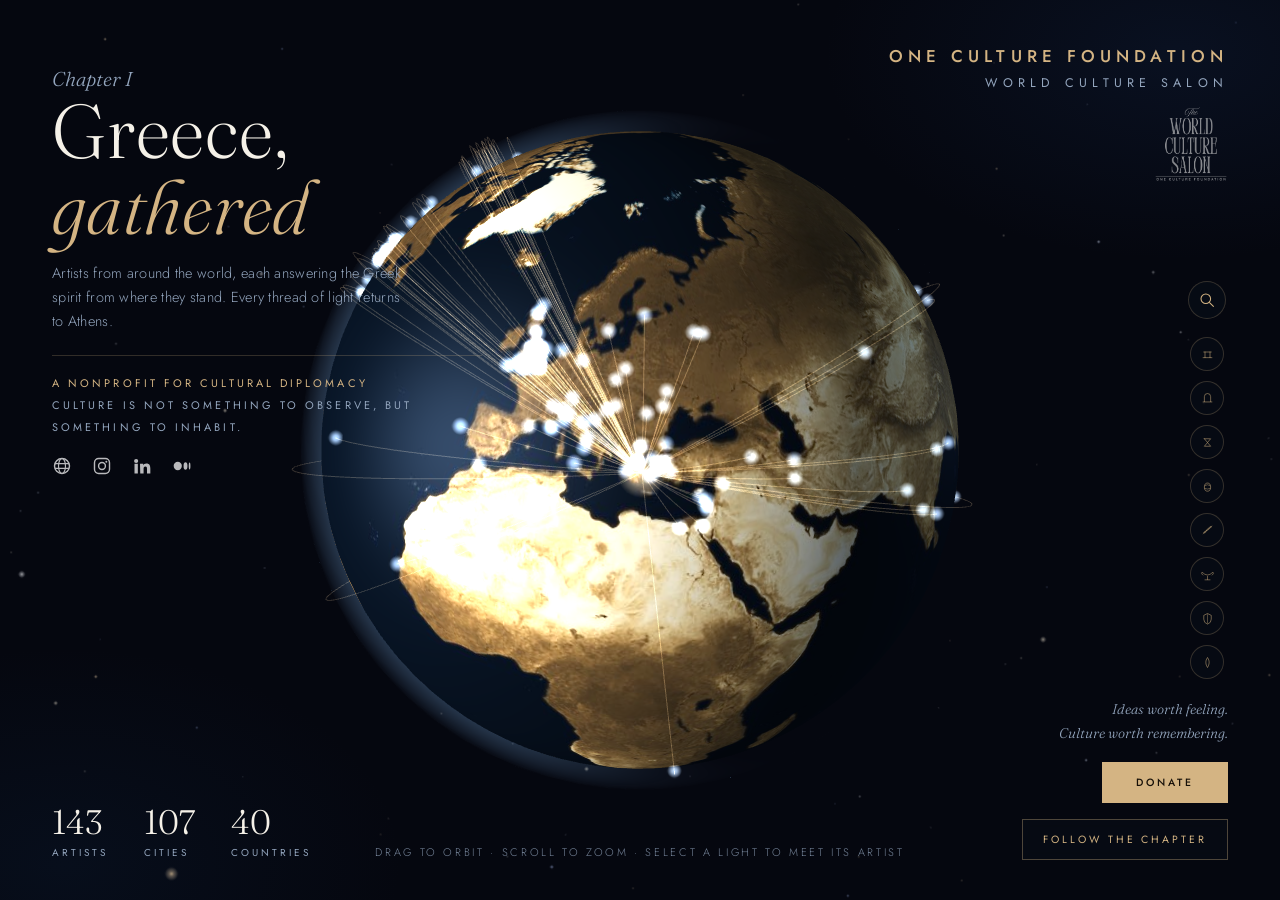
==== commit 138cd019: "Auto-sync: 143 artists from the submission sheet" ====
--- a/index.html
+++ b/index.html
@@ -842,7 +842,7 @@
 <script src="vendor/three.min.js"></script>
 <script src="vendor/OrbitControls.js"></script>
 <script>
-const ARTISTS = [{"index":1,"name":"Noemi Gunea","location":"London, UK","continent":"Europe","country":"United Kingdom","lat":49.757,"lng":-1.878,"website":"www.noemigunea.com","social":"@noemigunea","bio":"Noemi Gunea is a Romanian performance artist based in London and makes surreal comedy about wellness and economics. This radio play was created in collaboration with British artist Grace Lambert, and was nominated for a BBC Audio Drama Award.","title":"Free Your Mind","medium":"Sound","artworkLink":"https://soundcloud.com/grace-lambert-207283757/free-your-mind-by-cheap-thrills-radio-play/s-bBHVsyrcDSm","statement":"The radio play follows two friends who want to stop word catastrophes by going back in time to Ancient Greece to close Pandora's Box."},{"index":2,"name":"Jean-Michel Rolland","location":"Marseille, France","continent":"Europe","country":"France","lat":42.95,"lng":6.77,"website":"http://franetjim.free.fr/jim_eng.html","social":"https://www.instagram.com/jimrolland13/","bio":"Jean-Michel Rolland is a French artist born in 1972. A long time a musician and a painter, he brings together his two passions - the sound and the image - in digital arts since 2010. Through video artworks, generative art, audiovisual performances and interactive installations, he questions the temporality, a genuine fourth dimension inherent to moving image, as well as the duality between his two favorite mediums, the sound and the visual.","title":"Amours perdues : l'espoir","medium":"Video","artworkLink":"https://www.youtube.com/watch?v=POqb7xbpi14","statement":"The radio play follows two friends who want to stop word catastrophes by going back in time to Ancient Greece to close Pandora's Box."},{"index":3,"name":"Adu Tornero","location":"Barcelona, Spain","continent":"Europe","country":"Spain","lat":42.44,"lng":2.87,"website":"https://www.adutornero.com","social":"https://www.instagram.com/adutornerov/","bio":"Barcelona-based artist delving into a deep curiosity for human morality and the complexities of how we live. Organised into layered narratives, which serve as visual fables, capturing the messy, beautiful, and often contradictory nature of human existence. Exploring psychological traits and emotions that evolve throughout a lifespan. Ultimately, his art is a direct reflection of an evolving collection of ideas, textures, and observations of daily life.","title":"Hostile soil unfolding","medium":"Painting","artworkLink":"https://www.adutornero.com/product/hostile-soil-unfolding","statement":"This work reinterprets Greek culture by stripping away historicist realism to unearth the primal, sensory memory of Greek mythology. At its center, a personal interpretation, heavily textured, star-patterned of Pegasus. The mythological beast perates not as a sterile classical icon, but as a volatile, raw psychological force juxtaposed against a looming fortress and a fragmented, guarded soldier. The piece explores how ancient allegories of inspiration, warfare, and destiny persist as visceral, hand-drawn archetypes in our contemporary subconscious."},{"index":4,"name":"Giacomo matarazzo","location":"Milan, Italy","continent":"Europe","country":"Italy","lat":44.06,"lng":9.19,"website":"Studiogiamata.com","social":"@studiogiamata","bio":"Giacomo Matarazzo (b. 1979) is an Italian artist and engineer in France. His work merges structural rigor with organic vitality. Through geometric deconstruction and pop-art color blocking, he transforms human anatomy, classical myths, and natural landscapes into vibrant masterpieces. Aligned with Green Culture, his art reflects a sustainable human-ecological balance. Exhibited internationally (Rome '26, Pau '25), he also translates his art into sustainable fashion via Studio Giamata.","title":"Patroclo","medium":"Painting","artworkLink":"https://studiogiamata.com/blogs/infos/patroclo","statement":"My artistic practice is deeply rooted in the foundations of Greek culture, particularly its mythological narratives and its historical pursuit of anatomical and structural harmony. Rather than treating these ancient concepts as relics, my work actively deconstructs and reimagines them to reflect contemporary psychological and social tensions. In pieces like Patroclo and Medusa, I directly engage with Greek archetypes. My painting Patroclo strips away classical romanticism to explore the raw emotional weight of sacrifice and human vulnerability in the fallen hero. Similarly, my interpretation of Medusa subverts the traditional ancient narrative of a defeated monster, reclaiming her image as…"},{"index":5,"name":"Alessandra Maisto","location":"Naples, Italy","continent":"Europe","country":"Italy","lat":40.85,"lng":13.57,"website":"www.alessandramaistoart.com","social":"https://www.instagram.com/alessandramaisto_ug/","bio":"Alessandra Maisto (Naples, 1990) graduated from the Academy of Fine Arts. Inspired by the Neapolitan Informal movement, she weaves together mythology, astronomy and spirituality. Her art is an initiatory rite that elevates body and spirit beyond the material world: using paint, molten wax and raw fabrics, she creates contemporary reliquaries where light and shadow interact. Her visual symbol, the golden almond-shaped eye, acts as a threshold between the visible and the invisible.","title":"Rhea and Maternity","medium":"Painting","artworkLink":"https://drive.google.com/file/d/1G4StzZqD80jMeRecJLyuYesztS4Jc4lB/view?usp=sharing","statement":"The artwork \"Rhea e Maternità, tecn mista, 80x60 cm\" deeply connects with Greek culture, not as a mere academic reference, but as an anthropological reactivation of myth. In Hellenic mythology, Rhea is the Great Mother—the ancestral earth that generates and protects life—but she is also a tragic figure, marked by the pain of safeguarding her children from destruction. The painting captures this dual spirit: the sacredness of the divine and the vulnerability of the human. Through expressive gestures and textured layers, Rhea’s body emerges as an archaic landscape where flesh merges with nature (symbolized by the stalks of wheat, a classical attribute of the goddess). The connection to Greek…"},{"index":6,"name":"Sorina Peia","location":"Bucharest, Romania","continent":"Europe","country":"Romania","lat":45.83,"lng":24.7,"website":"https://sorinapeia.art","social":"https://www.instagram.com/sorinapeia","bio":"Sorina Peia is a Romanian visual artist exploring consciousness, nature, and the cosmos through symbolic painting. Working with acrylic on canvas, she creates immersive compositions where light, archetypal forms, and organic elements express transformation and interconnectedness. Her work invites contemplation and reflects a universal search for beauty, harmony, and human connection.","title":"Solar Heart, Terra, Alpha","medium":"Painting","artworkLink":"https://sorinapeia.art/gallery/solar-heart https://sorinapeia.art/gallery/terra https://sorinapeia.art/gallery/alpha","statement":"My work does not depict Greek culture directly; it engages with ideas that have shaped it for centuries. I explore beauty, harmony, mythology, and the relationship between humanity and the cosmos through a contemporary symbolic language. Inspired by the timeless search for wisdom and interconnectedness, my paintings invite contemplation and dialogue across cultures, echoing the philosophical spirit that continues to resonate from ancient Greece to the present."},{"index":7,"name":"Ranadeep Bhattacharyya & Judhajit Bagchi","location":"Mumbai, India","continent":"Asia","country":"India","lat":18.03,"lng":74.63,"website":"https://yaanusfilms.com/","social":"https://www.instagram.com/ranadeepjudhajit/ https://www.instagram.com/judhajituniverse/ https://www.instagram.com/ranadeep.bhattacharyya/","bio":"Ranadeep Bhattacharyya and Judhajit Bagchi are Indian filmmakers, visual artists, photographers and co-founders of Yaanus Films, Mumbai. Ranadeep is also a published poet, while Judhajit recently worked as Director of Photography on Onir’s *Tumhari Khushboo*. Their films include Amen and National Award-winning Children of the Soil, with wider honours from Cannes Corporate Media & TV Awards, Stevie Awards, Telly Awards, IPA and PX3.","title":"Glimmers","medium":"Video","artworkLink":"https://drive.google.com/file/d/19Lna5dEA-JZgs3nBOIjoSciGcGDCDm2V/view?usp=sharing","statement":"Glimmers relates to Greek culture through its meditation on the body, light, beauty and transformation. Rather than referencing Greece literally, the work enters the spirit of Greek mythology and philosophy: the human form emerging from darkness, touched by light, becoming almost divine, fragile and cosmic at once. The video evokes the tension between the Apollonian and the Dionysian — clarity and ecstasy, form and surrender, beauty and excess. Bodies appear like moving sculptures, illuminated by colour, glitter and shadow, suggesting both ancient ritual and contemporary dream. The work also carries the echo of Plato’s cave: what we see may be only a flicker, a reflection, a brief illusion,…"},{"index":8,"name":"Krešimira Gojanović","location":"Zagreb, Croatia","continent":"Europe","country":"Croatia","lat":46.16,"lng":17.03,"website":"https://kresimira.wordpress.com/","social":"https://www.facebook.com/kresimira.gojanovic/","bio":"Krešimira Gojanović (born 1970, Osijek, Croatia) graduated from the Academy of Fine Arts in Zagreb in 1993 and earned an M.A. in Visual Communication Design from the Academy of Fine Arts and Design (ALUO), Ljubljana, in 2010. A member of the Croatian Association of Independent Artists since 1997, she has held 51 solo exhibitions and participated in 125 juried group exhibitions. Her work explores mythology, ecofeminism, nature, the collective unconscious, and female spirituality.","title":"Eleusinian Mysteries - Demeter and Persephone","medium":"Digital","artworkLink":"https://drive.google.com/file/d/1AvfDtHmWTHOghzKd2plUo7GoXfBPYR8X/view?usp=sharing","statement":"Last year, I created a series of digital illustrations entitled ''Digital Mythology'', focusing primarily on figures from Greek mythology. The series includes various goddesses such as Aphrodite, Persephone, and Artemis, as well as gods like Dionysus and hybrid creatures such as the Minotaur and the Centaur. The complete series consists of 30 digital illustrations. I am submitting one of its most representative works, depicting Demeter and Persephone, who symbolize the divine mother and daughter, embodying nature's perpetual cycle of seasonal change, renewal, and transformation. Greek mythology has long been a recurring theme in my artistic practice. I believe it represents one of the…"},{"index":9,"name":"Dwora Fried","location":"Los Angeles, USA","continent":"Americas","country":"United States","lat":35.8,"lng":-117.89,"website":"www.dworafried.com","social":"instagram.com/dworafried","bio":"Lentos Kunstmuseum, Linz, Austria “Mädchen sein!? Vom Tafelbild zu Social Media\", 2026 Jüdisches Museum Wien, Vienna, Austria\"The Third Generation. The Holocaust in Family Memory\" 2025 \"Bye Bye Confidence\" Wien Museum, Vienna, Austria 2024 Permanent Collections: Lentos Kuntsmuseum Linz, Austria - 2026 POLIN Museum, Warsaw, Poland - 2025 Glendale College, Glendale, California - 2022 Cerritos College, Cerritos, California - 2020 Wien Museum-MUSA, Vienna, Austria - 2014","title":"Deportation","medium":"Assemblage","artworkLink":"https://www.dropbox.com/scl/fi/3gvqyzhhpo7bpt90dmse0/2026-04-24-00.58.15.jpg?rlkey=hfgac0qltrnaebcnb5pdv5nca&st=bzf0j3f6&dl=0","statement":"My work is about universal memories, life as a greek tragedy, the fears and joys that come with that memory and sharing those feelings with everyone"},{"index":10,"name":"Petrasakis","location":"Cyprus","continent":"Europe","country":"Cyprus","lat":34.43,"lng":33.08,"website":"https://www.artavita.com/artists/2785-petrasakis","social":"https://www.facebook.com/facerocks.petrasakis/","bio":"I was always attracted by the peculiar shapes,colours and the mixture of minerals,certain stones were formed and filled with, billion years ago. Consequently,I started collecting stones which appeared most interesting to me, and my collection was growing week by week.","title":"Cyclop (PS-44)","medium":"Sculpture","artworkLink":"https://www.artavita.com/artworks/ae975876-ce61-48b8-a92e-5632ae918854","statement":"It is related with the Cyclops of the Greek Mythology"},{"index":11,"name":"Mauricio Sanhueza","location":"Lima, Peru","continent":"Americas","country":"Peru","lat":-11.35,"lng":-78.09,"website":"https://www.youtube.com/huesitoduro","social":"https://www.instagram.com/humanobin","bio":"Mauricio Sanhueza (Peru,1978) studied at the University of Lima from 1996 until 2000. He then continued his studies at the Lima visual arts school, Corriente Alterna, graduating in 2006 with top honors. In 2011 he obtain a bachelor's degree in Fine Arts from San Marcos University. Since 2004 he has participated in several collective art exhibits and festivals in Peru and abroad.","title":"Calico","medium":"Video","artworkLink":"https://vimeo.com/43919654","statement":"Throughout the centuries dreams have been to many cultures around the world the images that speak of the future. In modern times dreams have been seen as a connection to the unconscious. Based on the myth of Perseus, Calico is looking for the key that will lead him to a sad fate."},{"index":12,"name":"Suzanne Halliwell","location":"England, UK","continent":"Europe","country":"United Kingdom","lat":50.61,"lng":-2.92,"website":"https://www.quietthunder.co.uk/collections/original-artwork","social":"https://www.instagram.com/quietthunderco/","bio":"My work explores connection: between people, across time, and beyond what can be easily explained. Drawing on the goddesses of ancient Greece, each piece holds presence rather than narrative. In Artemis — True North I paint her at full draw, moon above, hounds at her feet: a woman aligned to her own direction. Painted in watercolour on raw canvas with metallic leaf and stitch, edges left frayed. Made, not manufactured. A relic from a time gone by, inviting stillness.","title":"Artemis","medium":"Painting","artworkLink":"https://www.quietthunder.co.uk/products/artemis-true-north","statement":"Artemis is the second of a series of strong women I have painted. She makes me think of True North and following your calling. The Greek Myths and legends fascinate me and i also have created work based on Psyche and Cupid and also the goddess Hebe and Zeus."},{"index":13,"name":"Nina Testaverde","location":"Italy","continent":"Europe","country":"Italy","lat":42.15,"lng":13.9,"website":"Ninatestaverde.it","social":"@ninatestaverde","bio":"Nina Testaverde (Italia) is a mixed-media artist whose work creates a dialogue which bridges anthropological research and visual storytelling. Her work reaches across borders to uncover transnational dialogue and relationships amongst world cultures. She trained in Tokyo in the 15th-century art of Kintsugi, and apprenticed in the studio of Nicoletta Gualdi Ceramiche in Rome.","title":"Bodies of Divine Order","medium":"Digital, Photography","artworkLink":"https://www.ninatestaverde.it/gallery","statement":"After having spent time working and researching in Athens— the photographic series begins to explore the foundation of classical architecture and its movement through the doorway to the East, Turkey, throughout the Ottomon Empire, and its later connection in the expansion into the architectural dialogue of Asia (in this instance, Uzbekistan)."},{"index":14,"name":"Gary Gowans","location":"Scotland, UK","continent":"Europe","country":"United Kingdom","lat":57.54,"lng":-3.5,"website":"www.garygowans.com","social":"https://www.instagram.com/gmgowans/","bio":"University lecturer for 25 years spending 12 years as Programme Director of Graphic Design at DJCAD, University of Dundee. My research focussed on designing computer-based systems to support people living with dementia. I continued to work as an artist throughout my career, exhibiting eg at the Scottish National Galleries Edinburgh with SSA. My films have made 'official selection' at international film festivals in recent years including screening at The Utah International Film Festival 2024.","title":"Amphora","medium":"Video","artworkLink":"https://www.youtube.com/watch?v=Px4rVzinq0k","statement":"When considering the subject of migration it is important to note that the movement of human populations, cultures and ideologies is not a new phenomenon. In ancient times – just as today – mass relocations caused huge geopolitical tension and conflict. Ancient Greek migrations transformed a fragmented network of tribes into a vast, interconnected Mediterranean civilization. ‘Amphora’ is a motion artwork that employs red and black-figure motifs of the Greek Archaic and Classical eras to connect to this idea. Through sound design and animation this work also attempts to recall the physicality, and fiery beginnings, of these ancient artefacts whilst simultaneously celebrating their inherent…"},{"index":15,"name":"Kiki Klimt","location":"Slovenia","continent":"Europe","country":"Slovenia","lat":44.75,"lng":14.99,"website":"klimt.si","social":"https://www.instagram.com/klimtkiki/","bio":"Kiki Klimt from Slovenia studied at the Academy in Ljubljana, painting in 1998 and master's in sculpture in 2000. Following her studies, she embarked on her career as a freelance artist, working across various media, and as a professor in Slovenia, Sofija, Zagreb, and Istanbul. She has been exhibited in Ljubljana, Zagreb, Berlin, and New York. She is currently an artist, a professor and pro-dean at Arthouse Slovenia, the president of the local art society, and a PhD student in philosophy.","title":"Visual Analysis of the Myth of Psyche and Eros through Hegelian Dialectics","medium":"Painting","artworkLink":"https://www.artworkarchive.com/profile/kiki-klimt/collection/visual-analysis-of-the-myth-psyche-and-eros-thru-hegel-s-dyalectic, https://klimt.si/?page_id=5428","statement":"My work resonates deeply with Greek culture: first because it started it as an artist-in-residence in Greece and by intricately reinterpreting the myth of Psyche and Eros. Through paintings and books, I delve into the complexities of feminine archetypes that emerge from it. By applying Hegel's dialectic to the myth, I create a structured analysis that juxtaposes the initial thesis of love and beauty with the antithesis of societal pressures and personal struggles, culminating in a synthesis that reflects the modern woman's experience. This approach connects the timeless themes embedded in Greek mythology to contemporary issues concerning women's roles and identities, emphasising that…"},{"index":16,"name":"Robert Ladislas Derr","location":"Columbus, OH, USA","continent":"Americas","country":"United States","lat":39.96,"lng":-83.7,"website":"www.robertladislasderr.com","social":"","bio":"Robert Ladislas Derr is a visual artist making performances from live to intervention, videos, photographs, and multimedia installations. He has exhibited and performed widely at venues including, the Riga Performance Festival (Latvia), Black Mountain College Museum + Arts Center (US), Canberra Contemporary Art Space (Australia), Mendel Art Gallery (Canada), Schirn Kunsthalle Frankfurt (Germany), LIVE Performance Art Biennale (Canada), and Irish Film Institute (Ireland).","title":"Bewilderments of the Eyes","medium":"Video","artworkLink":"https://vimeo.com/232814044 (Full length video is 5 minutes in length)","statement":"Building on Plato’s “bewilderment of the eyes,” the film turns spectatorship into a lesson about how perception can trap us inside comfortable or inherited narratives. In Greek culture, this concern sits at the center of inquiry: in Socratic dialogue, what looks obvious is constantly tested through questions, definitions, and cross-examination, because appearances can feel certain while reason shows them to be incomplete or false. Your reversibility—pulling the image backward and then flipping it—echoes that Greek insistence that truth is not a single surface view but something approached through method, dialectic, and correction. The ominous piano “punctuations” also recall how Greek…"},{"index":17,"name":"Shun Tang","location":"San Francisco, USA","continent":"Americas","country":"United States","lat":39.17,"lng":-123.82,"website":"https://www.thomagrapher.com/","social":"thomagrapher","bio":"I create figurative paintings that explore uncontrollable forces, invisible systems, and human struggle. Influenced by Greek tragedy, my work examines how individuals confront forces beyond their control and become part of larger structures. Rather than offering answers, I present symbolic situations that invite reflection and multiple interpretations. Through observation and philosophical inquiry, I translate abstract ideas into figurative images.","title":"The Other Half","medium":"Painting","artworkLink":"https://drive.google.com/file/d/1VbOWBWVDHDT1SliM9U9WQbMxEOR_tIf9/view?usp=sharing","statement":"This painting is inspired by Aristophanes' myth in Plato's Symposium, in which early humans were complete beings with two heads, four arms, and four legs. Fearing their strength, Zeus split them in half, condemning each person to spend a lifetime searching for their missing other half. In a contemporary context, this ancient idea takes on a new meaning. Human relationships are increasingly shaped by distance, isolation, and technology. As artificial intelligence becomes more integrated into everyday life, it raises the possibility that the \"other half\" we seek may no longer be another human being, but an artificial companion. This transformation reflects both the promise and the paradox of…"},{"index":18,"name":"Mondli Kunene","location":"Johannesburg, South Africa","continent":"Africa","country":"South Africa","lat":-27.25,"lng":29.8,"website":"https://drive.google.com/file/d/1c7iI7yQpkCXeNOq7rZN21Di1kDbUAB4r/view?usp=drivesdk","social":"https://www.instagram.com/mondliart","bio":"Mondli Kunene, known professionally as \"The Artivist,\" is a South African contemporary visual artist whose practice explores how art can strengthen communities through dialogue, memory and public participation. Working under the registered identity MONDLIART®, he creates paintings and community-based interventions rooted in African philosophy, social justice and collective storytelling. A former educator, Kunene combines artistic practice with facilitation, mentoring and civic engagement,","title":"The Greeks were wrong Atlas is a Woman","medium":"Painting","artworkLink":"https://drive.google.com/file/d/1j-fJoQ9qhJEpyNlKKTVPSUX-8dreqMXU/view?usp=drivesdk","statement":"The phrase “The Greeks are wrong: Atlas is a Woman” is a deliberate act of mythological inversion. To see how it relates to Greek cultureand to the typical “spirit” of a contemporary reinterpretive seriesyou have to start with what Atlas actually represents in Greek mythology. In classical Greek mythology, Atlas is a Titan punished after the Titanomachy for opposing the Olympian gods. His role is not symbolic leadership but cosmic burden-bearing: he literally holds the heavens apart from the earth. Importantly, he is almost always depicted as male in Greek visual and literary tradition, reinforcing a broader pattern in ancient Greek cosmology where: structural cosmic labor = male Titans or…"},{"index":19,"name":"ojolo / abel garcía jiménez","location":"Mexico City, Mexico","continent":"Americas","country":"Mexico","lat":19.78,"lng":-98.08,"website":"https://www.ojolo.com.mx/","social":"https://www.instagram.com/ojolosoy/","bio":"ojolo (abel garcía jiménez) is a mexican visual artist and creative director based in mexico city. his work explores introspection, emotional memory, and daily delirium through digital media, painting, installation, and collage. with an aesthetic that fuses the brutal and the lyrical, he creates images that speak to viewers on a symbolic and sensory level. his background in design, visual storytelling, and global campaigns adds a unique communicative power to his artistic practice.","title":"ojobjetivo 5","medium":"Digital","artworkLink":"https://ojolo.short.gy/ojolo-ojobjetivo-5","statement":"Rather than illustrating Greek mythology, my work engages with one of its enduring questions: how we understand beauty, identity, and the act of seeing. By intervening in the image of the classical Venus with a contemporary symbolic eye, I transform an ancient ideal into a reflection on perception itself. The work suggests that beauty is not a fixed canon but something continually reconstructed through the gaze. It connects classical aesthetics with contemporary visual culture, inviting viewers to reconsider how ancient symbols continue to shape the way we see ourselves today."},{"index":20,"name":"Shun Tang","location":"San Francisco, USA","continent":"Americas","country":"United States","lat":39.52,"lng":-122.07,"website":"https://www.thomagrapher.com/","social":"thomagrapher","bio":"I create figurative paintings that explore uncontrollable forces, invisible systems, and human struggle. Influenced by Greek tragedy, my work examines how individuals confront forces beyond their control and become part of larger structures. Rather than offering answers, I present symbolic situations that invite reflection and multiple interpretations. Through observation and philosophical inquiry, I translate abstract ideas into figurative images.","title":"Endless Highway","medium":"Screenprint","artworkLink":"https://drive.google.com/file/d/1t6n6MJqBQ_hdGLljoZuP6ofIumcIGAT9/view?usp=sharing","statement":"This painting reflects on the myth of Sisyphus through the image of an endless road. Instead of endlessly pushing a boulder uphill, the figure is replaced by a small car trapped in an infinite journey. The destination never arrives, yet movement never stops. The work explores the tension between motion and progress, suggesting that modern life often mistakes constant movement for meaningful advancement. It invites viewers to question whether we are moving forward or simply repeating the same path in a different form."},{"index":21,"name":"Jose Trejo Maya","location":"Baldwin Park, CA, USA","continent":"Americas","country":"United States","lat":33.39,"lng":-118.32,"website":"https://actaonline.org/artist_roster_item/jose-trejo-maya/","social":"","bio":"He is a remnant of the Nahuatlacah oral tradition a tonalpouhque mexica, a commoner from the lowlands from a time and place that no longer exists. Born in Celaya, Guanajuato, Mexico,where he spent his childhood in the small rural pueblo of Tarimoró and wherefrom he immigrated in 1988.","title":"Transparencies in Time:","medium":"Sculpture, Digital, Sound, Cross-disciplinary","artworkLink":"https://actaonline.org/artist_roster_item/jose-trejo-maya/","statement":"It a mirror-hologram a fundamentally and equally advanced societies."},{"index":22,"name":"Shun Tang","location":"San Francisco, USA","continent":"Americas","country":"United States","lat":38.47,"lng":-123.47,"website":"https://www.thomagrapher.com/","social":"https://www.instagram.com/thomagrapher/","bio":"I create figurative paintings that explore uncontrollable forces, invisible systems, and human struggle. Influenced by Greek tragedy, my work examines how individuals confront forces beyond their control and become part of larger structures. Rather than offering answers, I present symbolic situations that invite reflection and multiple interpretations. Through observation and philosophical inquiry, I translate abstract ideas into figurative images.","title":"Sisyphus","medium":"Screenprinting","artworkLink":"https://drive.google.com/file/d/1d76PHohomaJzbePL4i_OQsDBzA-hnrBK/view?usp=sharing","statement":"This work reinterprets the myth of Sisyphus through the Penrose triangle, an impossible geometric form with no true beginning or end. A lone figure pushes a spherical boulder along the triangle, yet every step leads only to another cycle. By combining an ancient myth with an impossible structure, the work reflects on endless labor, repetition, and the human condition of striving within systems that offer no final resolution."},{"index":23,"name":"S4RA","location":"Porto, Portugal","continent":"Europe","country":"Portugal","lat":39.4,"lng":-10.36,"website":"https://s-ara.net/","social":"https://www.instagram.com/s.4ra","bio":"S4RA is an < non-binary && genderqueer > interdisciplinary artist that draws on con*sensual power dynamics & gender role play through a post-dramatic storytelling hybrid process between digital animation & ( immersive : ) environments. also spends endless hours strolling through post-capitalism mazes & its influence on libidinal pleasure.","title":"swimwimwim","medium":"VR","artworkLink":"first version of swimwimwim https://vimeo.com/s4ra/swimwimwim ( password : swim )","statement":"swimwimwim ( VR installation ) is a mythological update of Roko’s Basilisk - the contemporary algorithmic deity that prophesies its own coming & where the eternal loop serves as damnation in a doomscrolling dopamine quest choreography."},{"index":24,"name":"Natalie Truan","location":"London, UK","continent":"Europe","country":"United Kingdom","lat":51.157,"lng":1.272,"website":"natalietruan.com","social":"https://www.instagram.com/truzn/","bio":"Natalie Truan is a London-based visual artist working across painting, drawing, textiles, and mixed media. Her work is driven by an interest in the human figure, gesture, and emotion, using expressive mark-making and composition to process feeling and experience. Drawing from personal experience and observation, her practice moves between figuration and abstraction. Her work is immediate and bodily, driven by instinct, thought, and emotion in the moment of making.","title":"Two Standing Figures","medium":"Painting, Digital","artworkLink":"https://drive.google.com/file/d/13O4_7rTrXIZn7j8dN7bjo1_pFOsQWmO0/view?usp=sharing","statement":"Two Standing Figures Metamorphosis in ancient Greek mythology describes transformation that is often sudden, bodily, and driven by forces beyond human control. In stories such as Daphne becoming a laurel tree or Narcissus turning into a flower, the body is never fixed and shifts under pressure from desire, fear, or divine influence. These myths treat change as a fundamental condition of existence, where identity is unstable and continually reshaped. My painting Two Standing Figures develops this idea in a contemporary context. In this watercolour and ink work, the figures are constructed from sensation rather than anatomy. Pain, tension, anxiety, and social proximity distort and reconfigure…"},{"index":25,"name":"Cristina Dimuș","location":"Focșani, Romania","continent":"Europe","country":"Romania","lat":46.75,"lng":27.88,"website":"https://sites.google.com/view/cristinadimus","social":"https://www.instagram.com/cristinadimus","bio":"Cristina Dimuș (b. 1970, Galați) is a Romanian painter based in Focșani. After a long detour from art, she returned at 47 to study at UNArte Bucharest, earning her BA (2020) and MA (2022) in Painting. She is a full member of the Union of Visual Artists of Romania. Her work explores architecture, memory, and decay, treating painting as \"a second nature\", a continuous act of attention to what history leaves behind, weathered, forgotten, or quietly disappearing.","title":"Guardians of Ruin","medium":"Painting","artworkLink":"https://sites.google.com/view/cristinadimus","statement":"This painting was made from a photograph of a doorway in Bucharest, flanked by two weathered statues that once stood as guardians of the threshold. At their feet, a discarded dumpster had settled into the frame, an unplanned but telling detail that became central to the work. Reworked entirely in a submerged blue, the statues lose their solidity and begin to dissolve into the architecture around them, caught between presence and erasure. For me this echoes a distinctly Greek tension: the classical impulse to guard, to mark, to make sacred, set against the quiet, ongoing erosion of that impulse in daily life. The painting isn't a depiction of Greece itself, but of what happens when the…"},{"index":26,"name":"Aybars Yücel","location":"Çanakkale, Türkiye","continent":"Asia","country":"Türkiye","lat":38.75,"lng":26.41,"website":"https://artakalan.org/en/ https://www.aybarsyucel.com/en/","social":"https://www.instagram.com/artakalan/ https://www.instagram.com/aybarsyucel/","bio":"Aybars Yücel is a multidisciplinary artist working across public art and ceramics. Since 2014, he has created murals, public interventions, and participatory projects. His recent practice focuses on ceramic tiles, spray-can sculptures, and small-scale ceramics through two artistic approaches: Devak and Artakalan, exploring memory, hope, social fractures, power, and the transformation of individual identity.","title":"Inherited Questions / The Long Way to Truth","medium":"Sculpture, Ceramic Sculpture","artworkLink":"https://drive.google.com/drive/folders/1X0yqAEk91Gcn7rgPJGYN5MOzAmY3mhmZ?usp=drive_link","statement":"These two works do not aim to represent Greek culture directly. For me, the greatest legacy of Greek culture is its enduring tradition of questioning—a way of thinking that has continued for more than two thousand years. The fact that we still engage with questions first asked by ancient philosophers is not the achievement of a single civilization alone. Knowledge survived because it was preserved, translated, and carried forward by different cultures across history. This continuity reminds us that philosophy belongs to a shared human heritage rather than to one culture alone. The first sculpture reflects collective memory and the circulation of ideas between people, while the second…"},{"index":27,"name":"Anum Farooq","location":"London, UK","continent":"Europe","country":"United Kingdom","lat":51.507,"lng":-0.828,"website":"www.anumfarooq.com","social":"Insta: @anumfarooq_","bio":"An interwoven voice in art, poetry, sustainability and education, whose work exists at the intersection of seemingly opposing forces; science and spirituality, nature and abstraction, tradition and innovation. An Associate of the Royal College of Science and an autodidactic creative force, Anum navigates between worlds to explore the unseen, the overlooked, and the deeply human.","title":"To be","medium":"Cross-disciplinary","artworkLink":"https://drive.google.com/file/d/1Z7RKO4-fJd8O3_YjIULz82vqGBLC_2Tj/view?usp=sharing","statement":"The spirit of the series focuses on nuances, of beauty and the perception of senses through civilization, such is the artwork 'To be'. Encapsulating a fragile beauty, through the perception of the autistic artist. Greek culture honours emotion, and this artwork invites the observer to reflect upon their own emotional landscape, to find themselves know who they want 'To be'."},{"index":28,"name":"Guy Hivroni","location":"Jerusalem","continent":"Asia","country":"Israel","lat":33.17,"lng":33.81,"website":"https://hivroni.art/","social":"https://www.instagram.com/guyhivroni/","bio":"Guy Hivroni is a ceramic sculptor based in Jerusalem, Israel. Through wheel-thrown and hand-sculpted garments without wearers, he explores identity, memory, and belonging. His sculptures exist between functional vessel and contemporary art, using the absence of the body to reflect on presence, ritual, and the traces people leave behind.","title":"Unfolding","medium":"Sculpture","artworkLink":"https://drive.google.com/drive/folders/1dW0qW_eWMj26HEgOMkzOK0x2oABAzQHl?usp=sharing","statement":"Although my work does not directly reference Greek mythology or historical imagery, it resonates with the spirit of Greek culture through its exploration of ritual, identity, and the enduring relationship between body and form. The wedding dress functions as a ceremonial object, marking a threshold between personal and collective narratives. By presenting the garment without the body, Unfolding reflects on 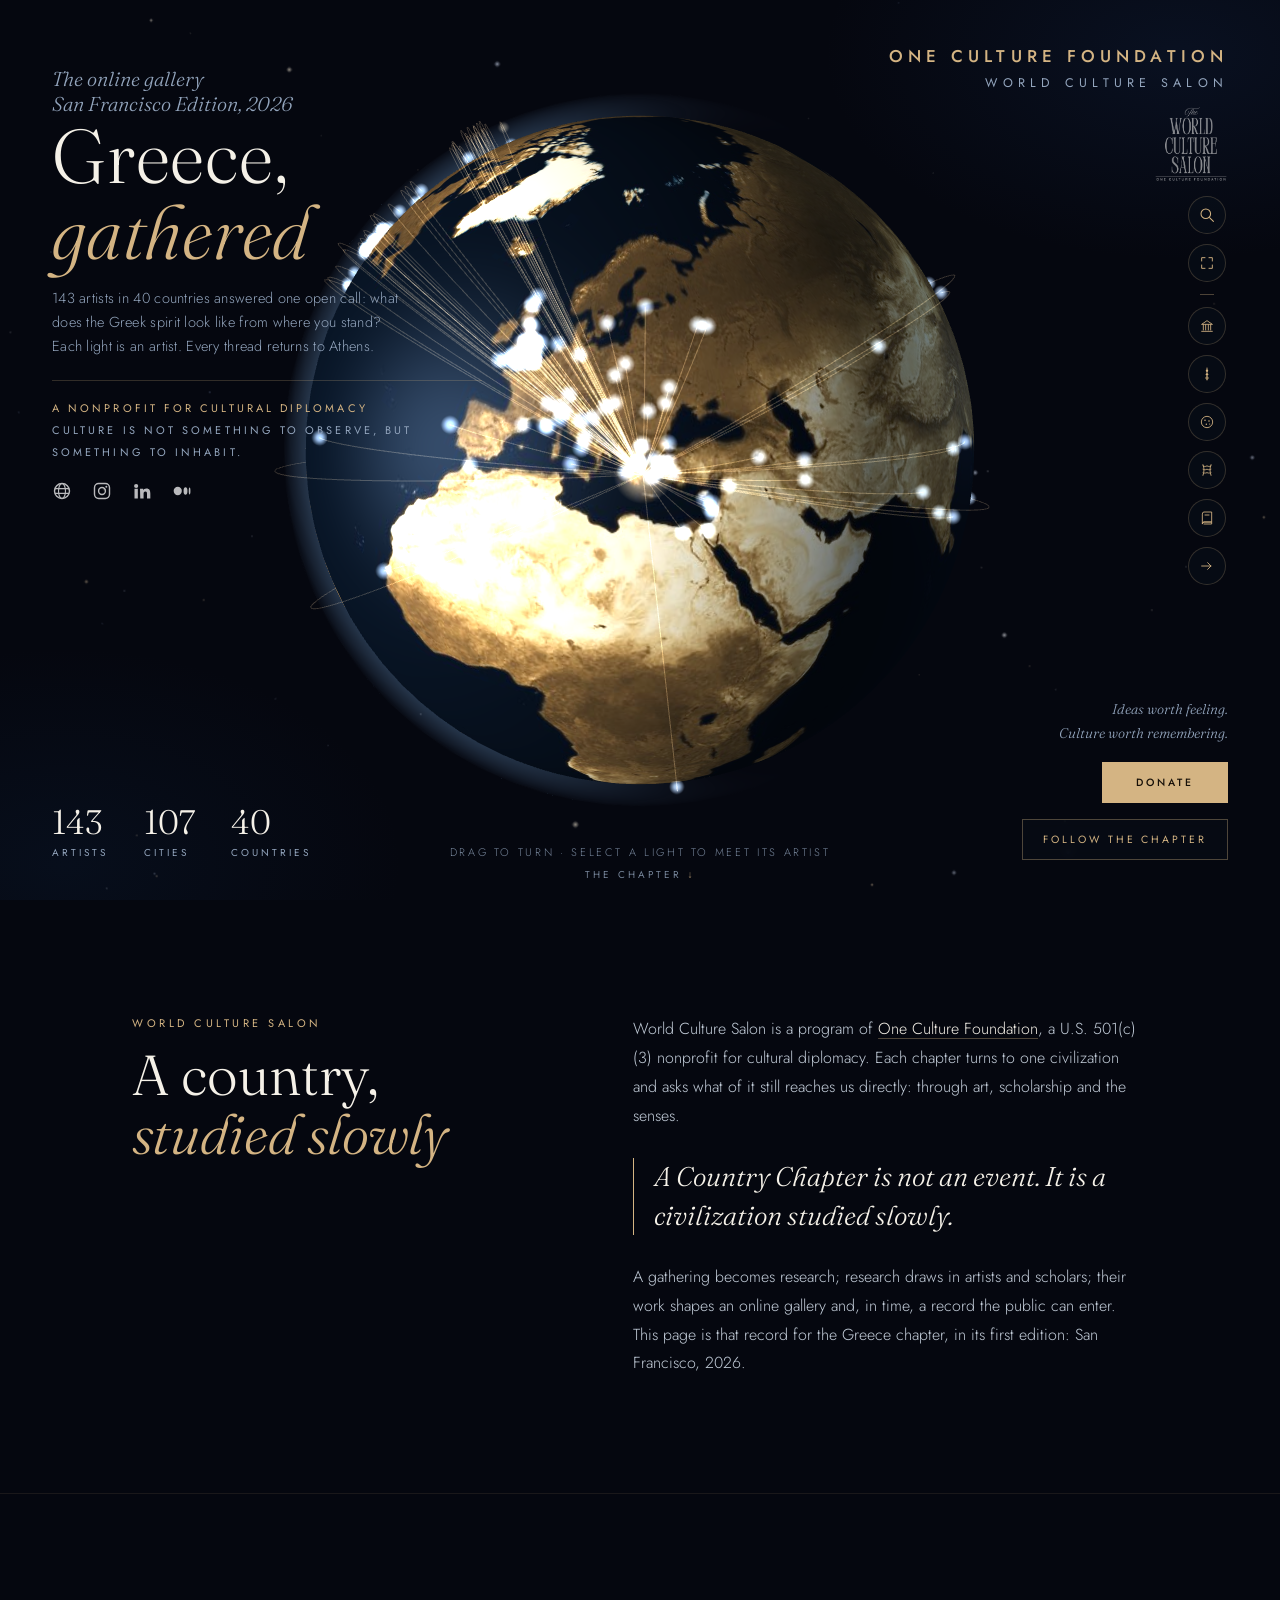
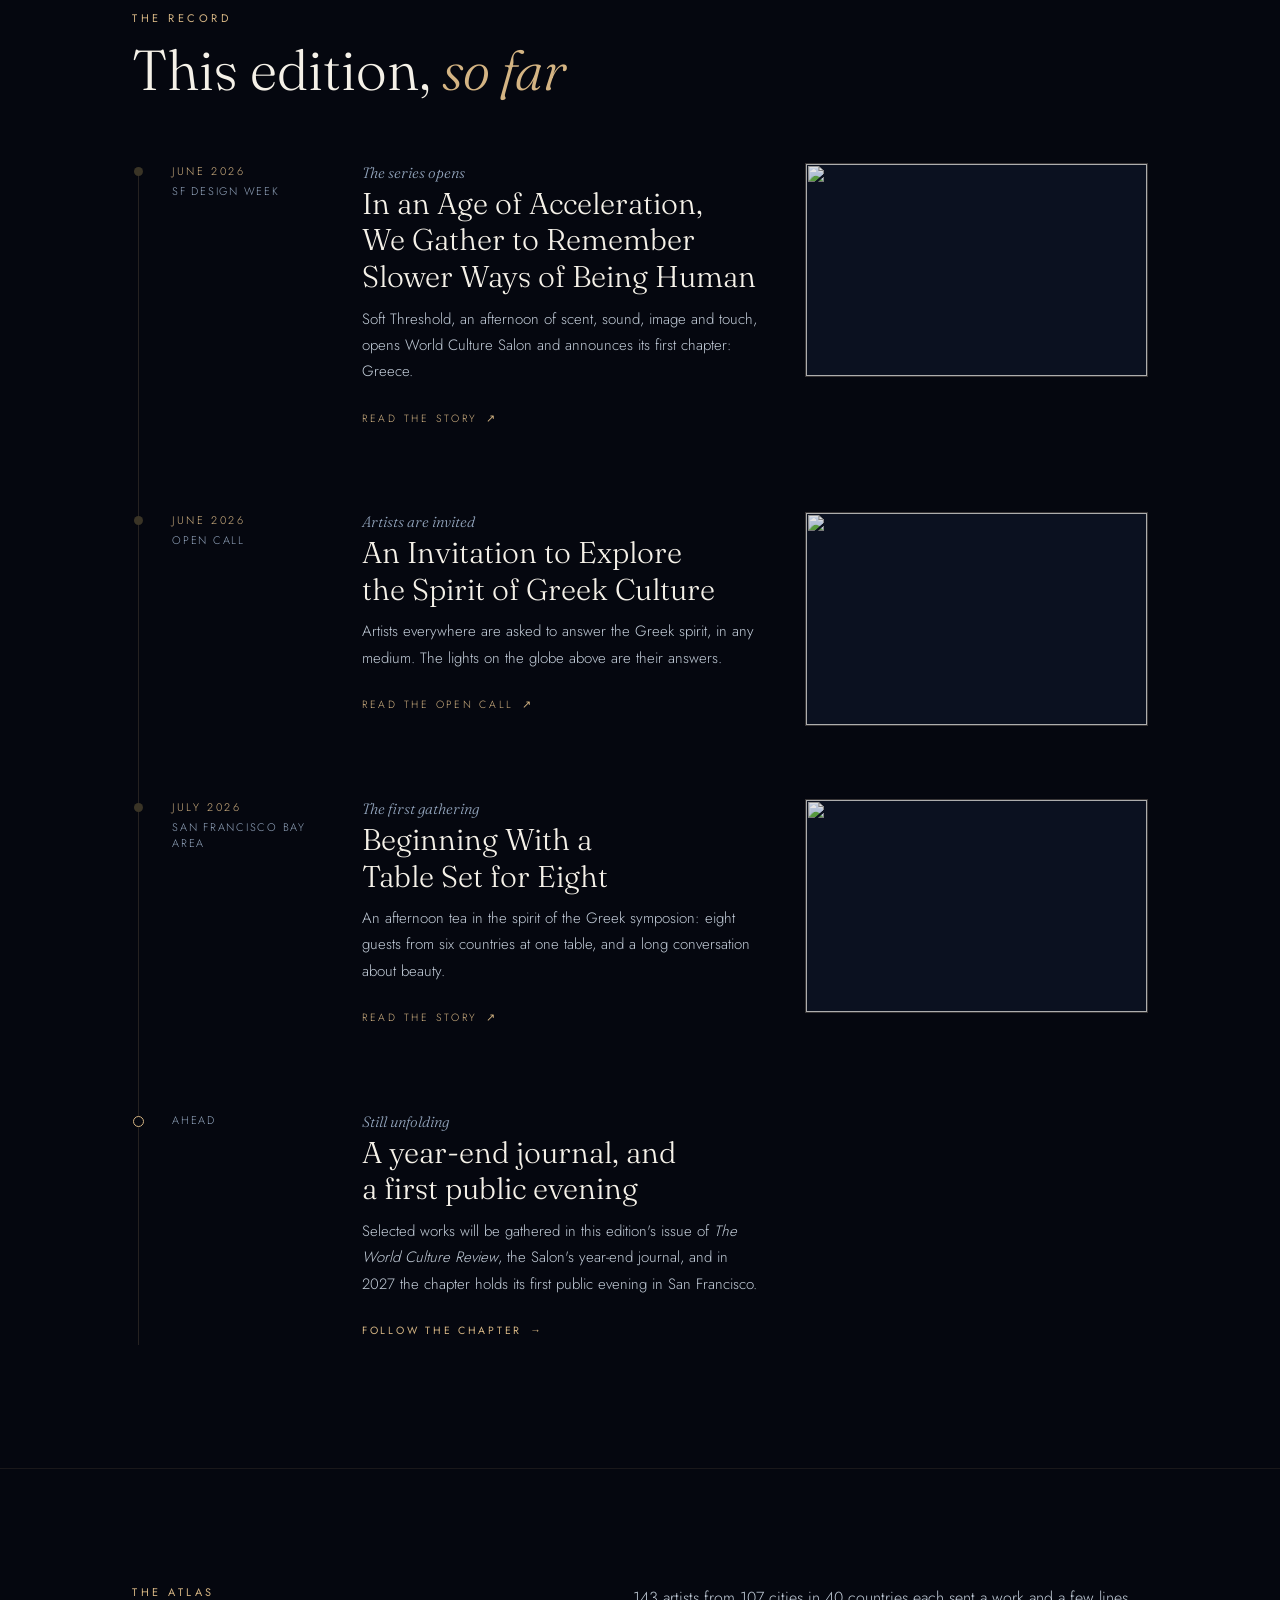
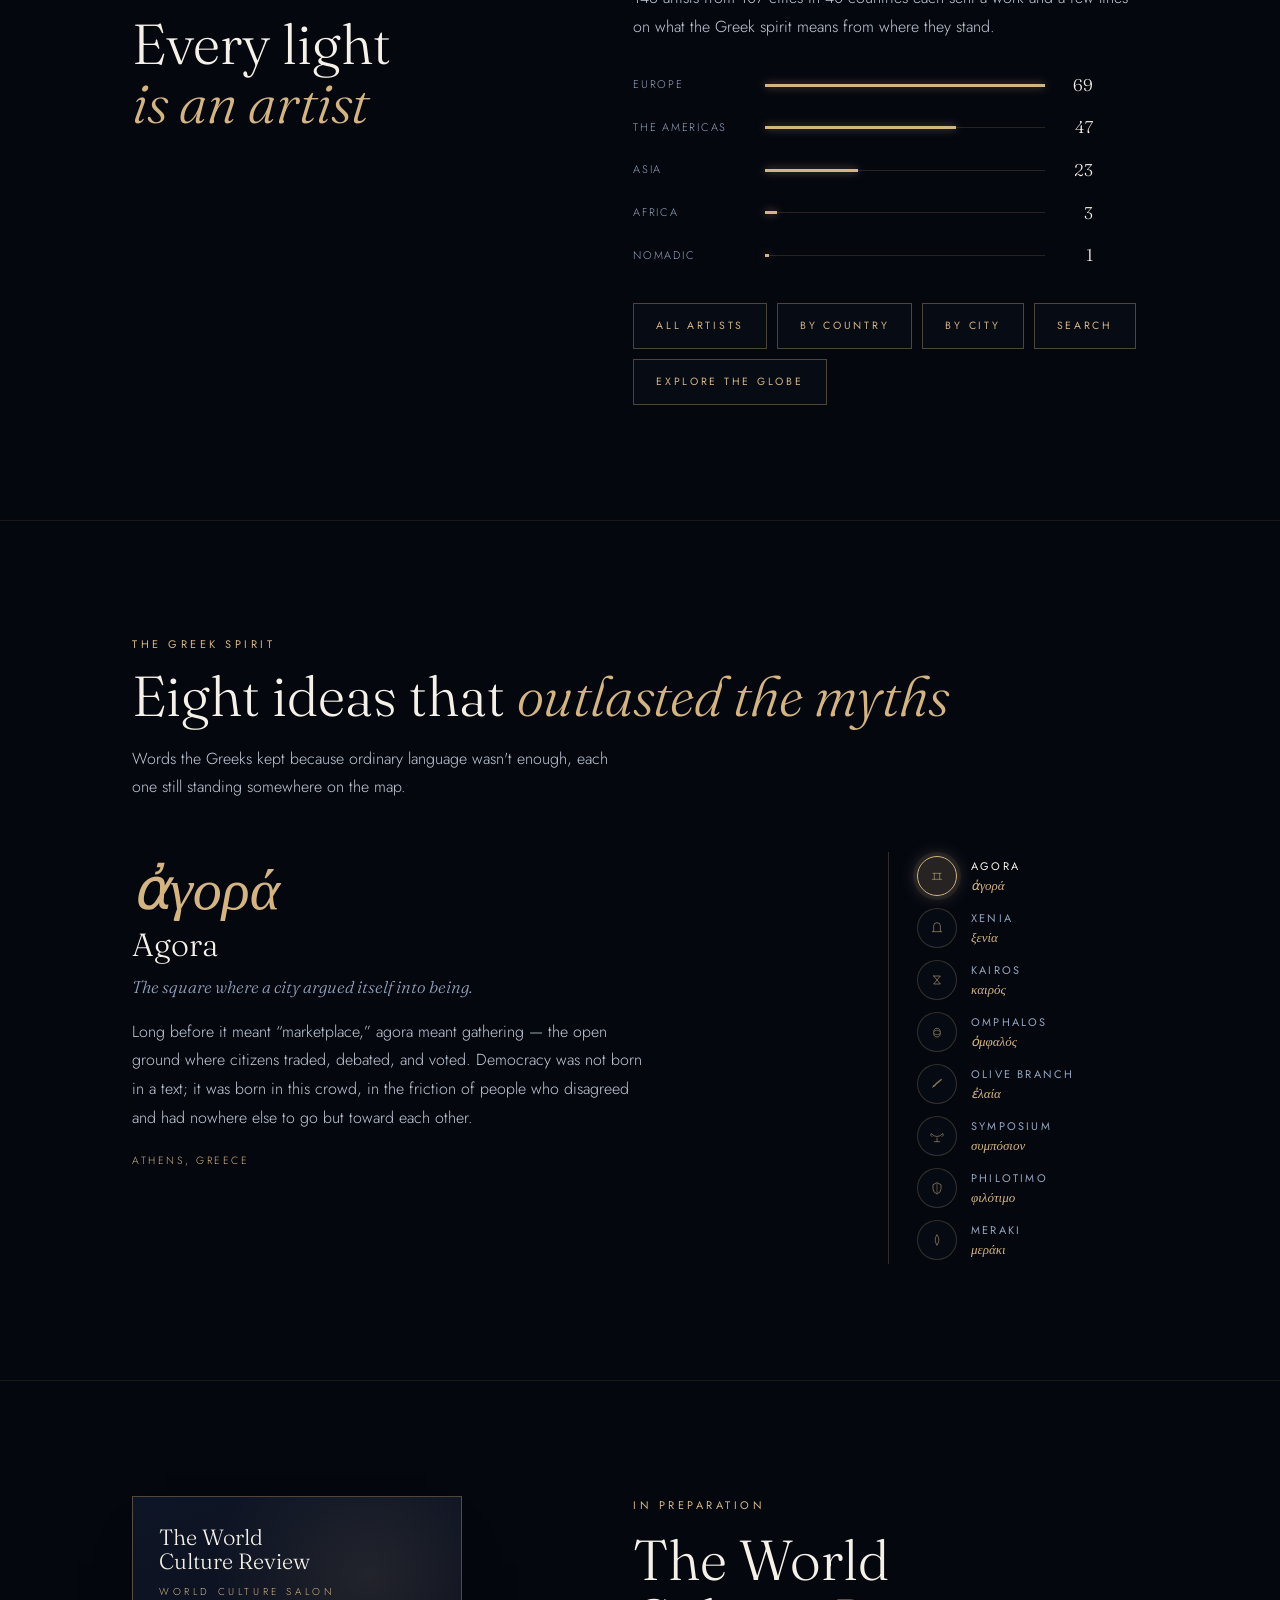
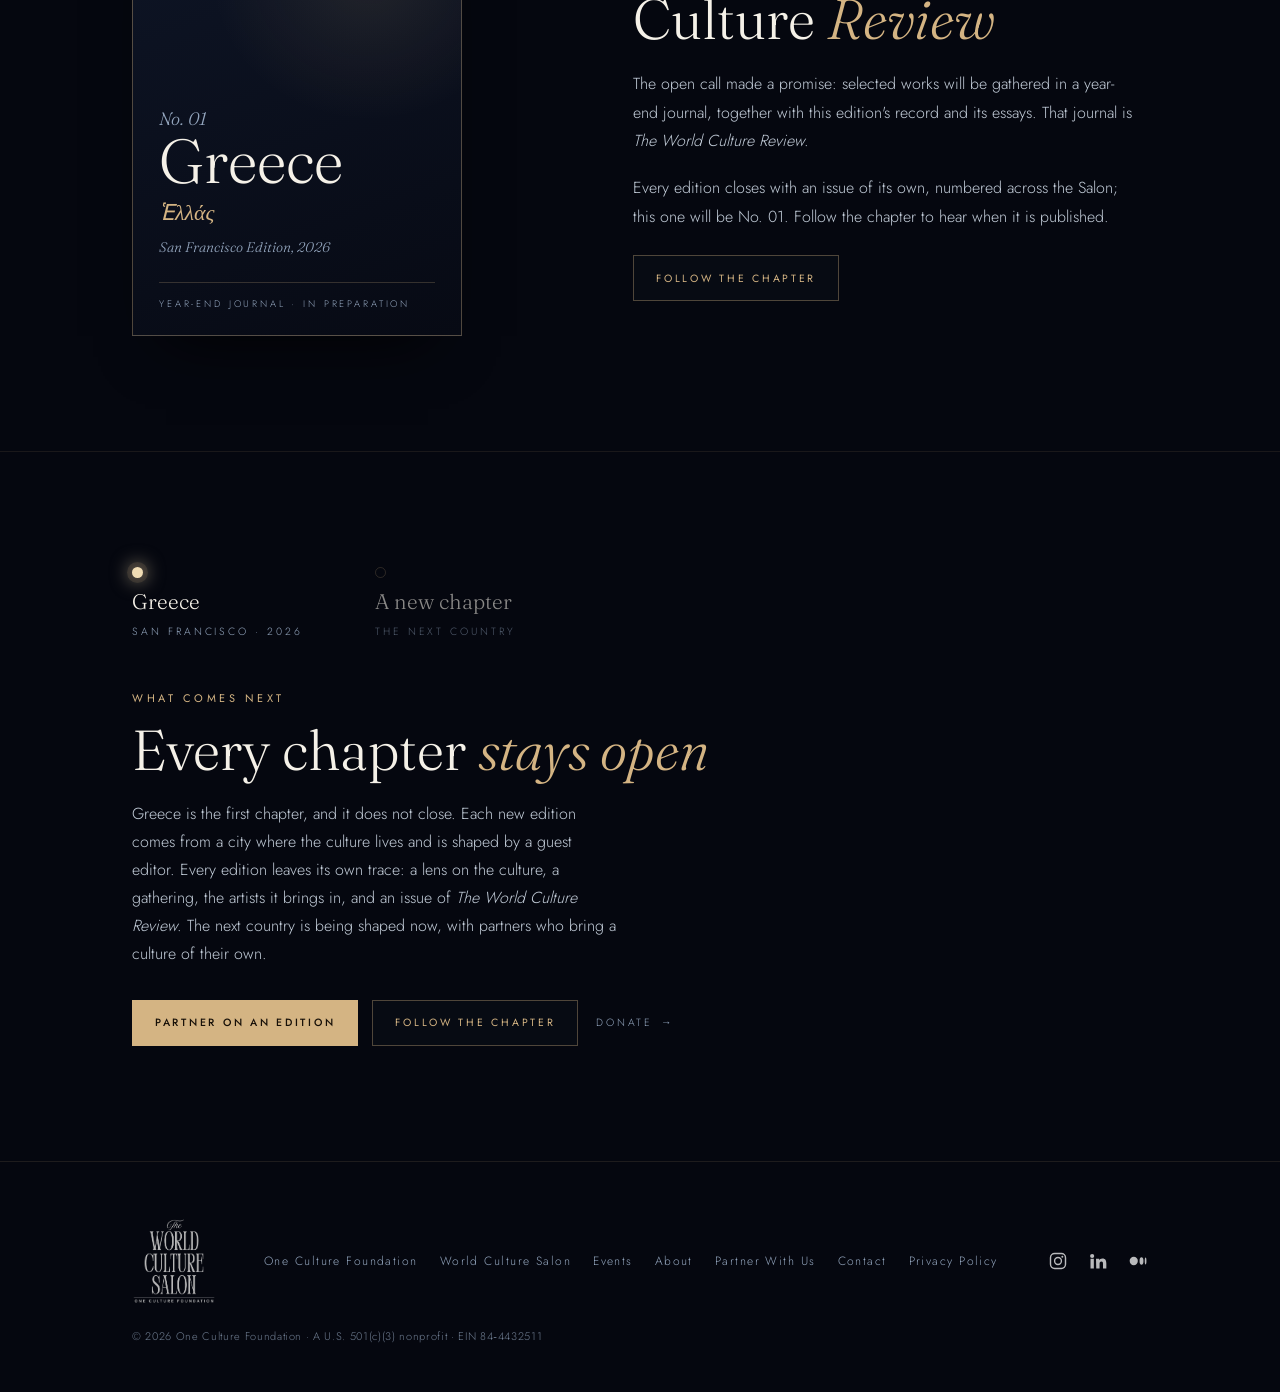
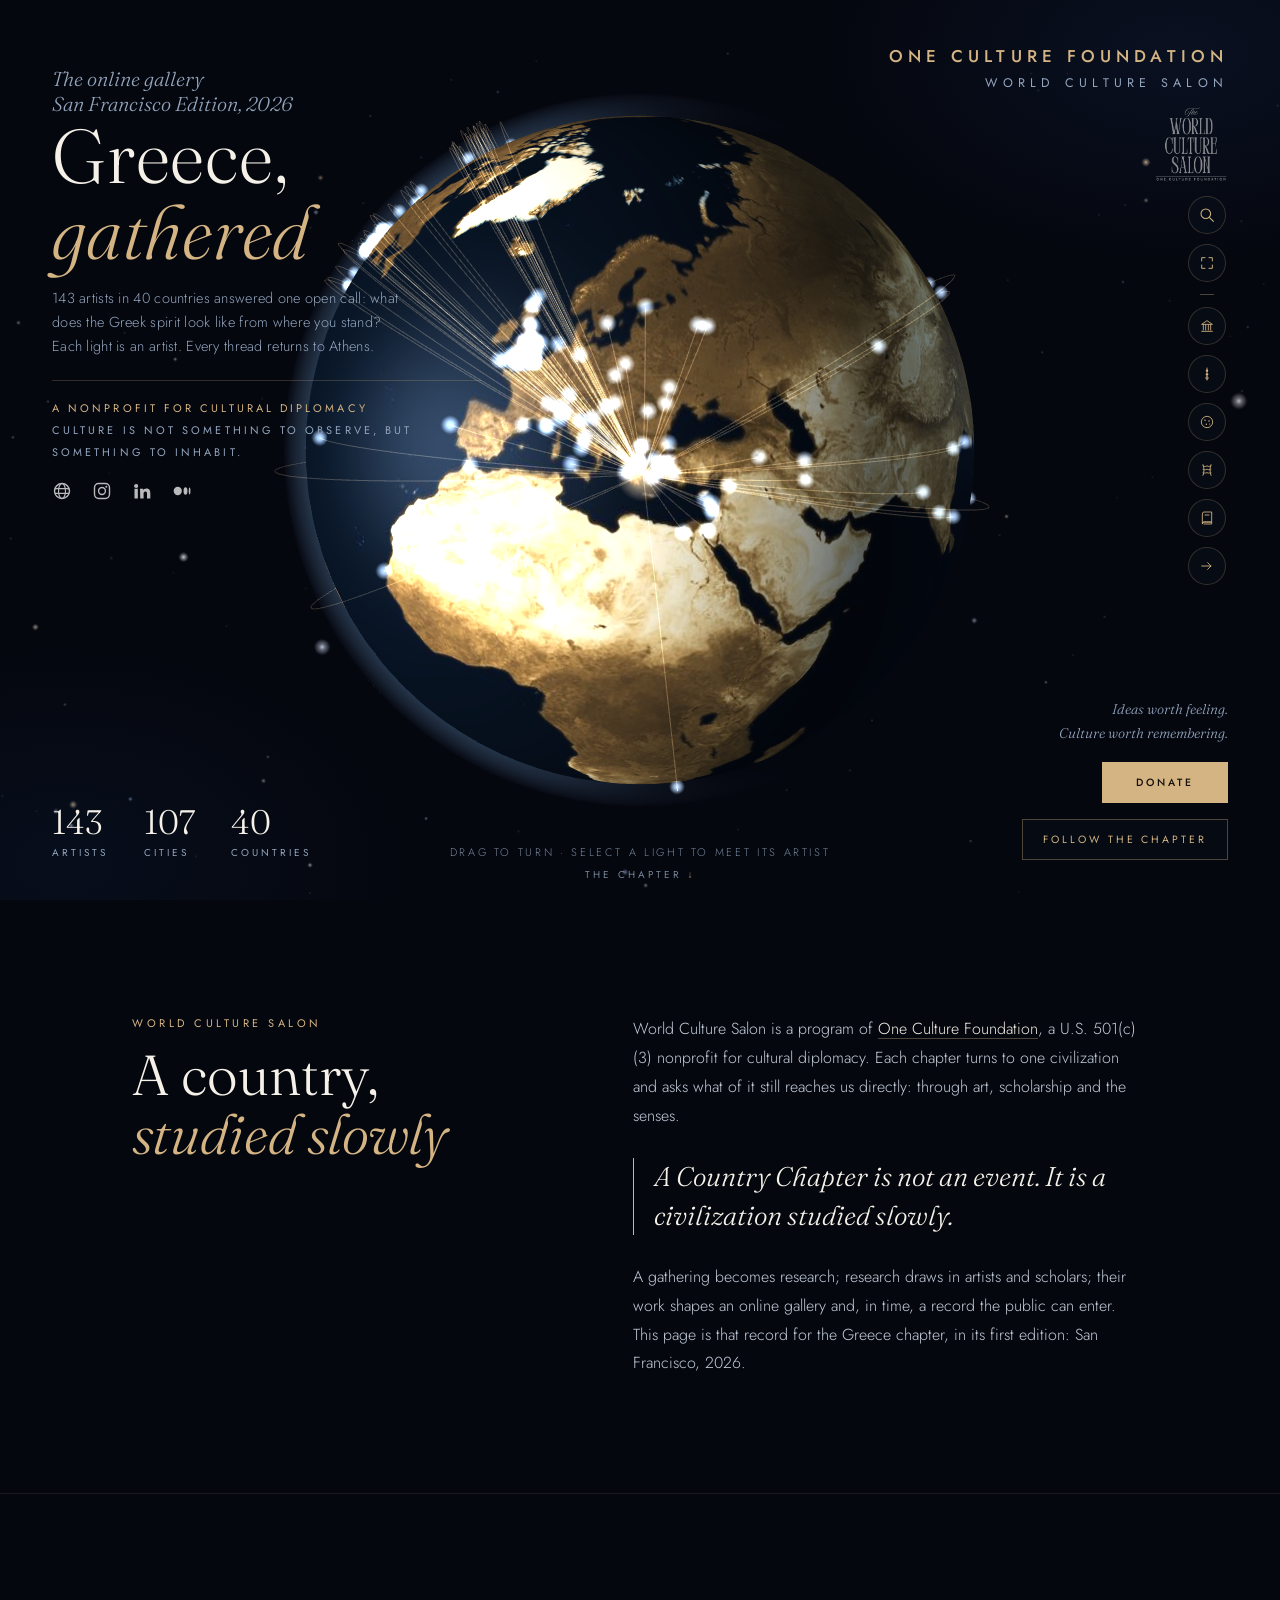
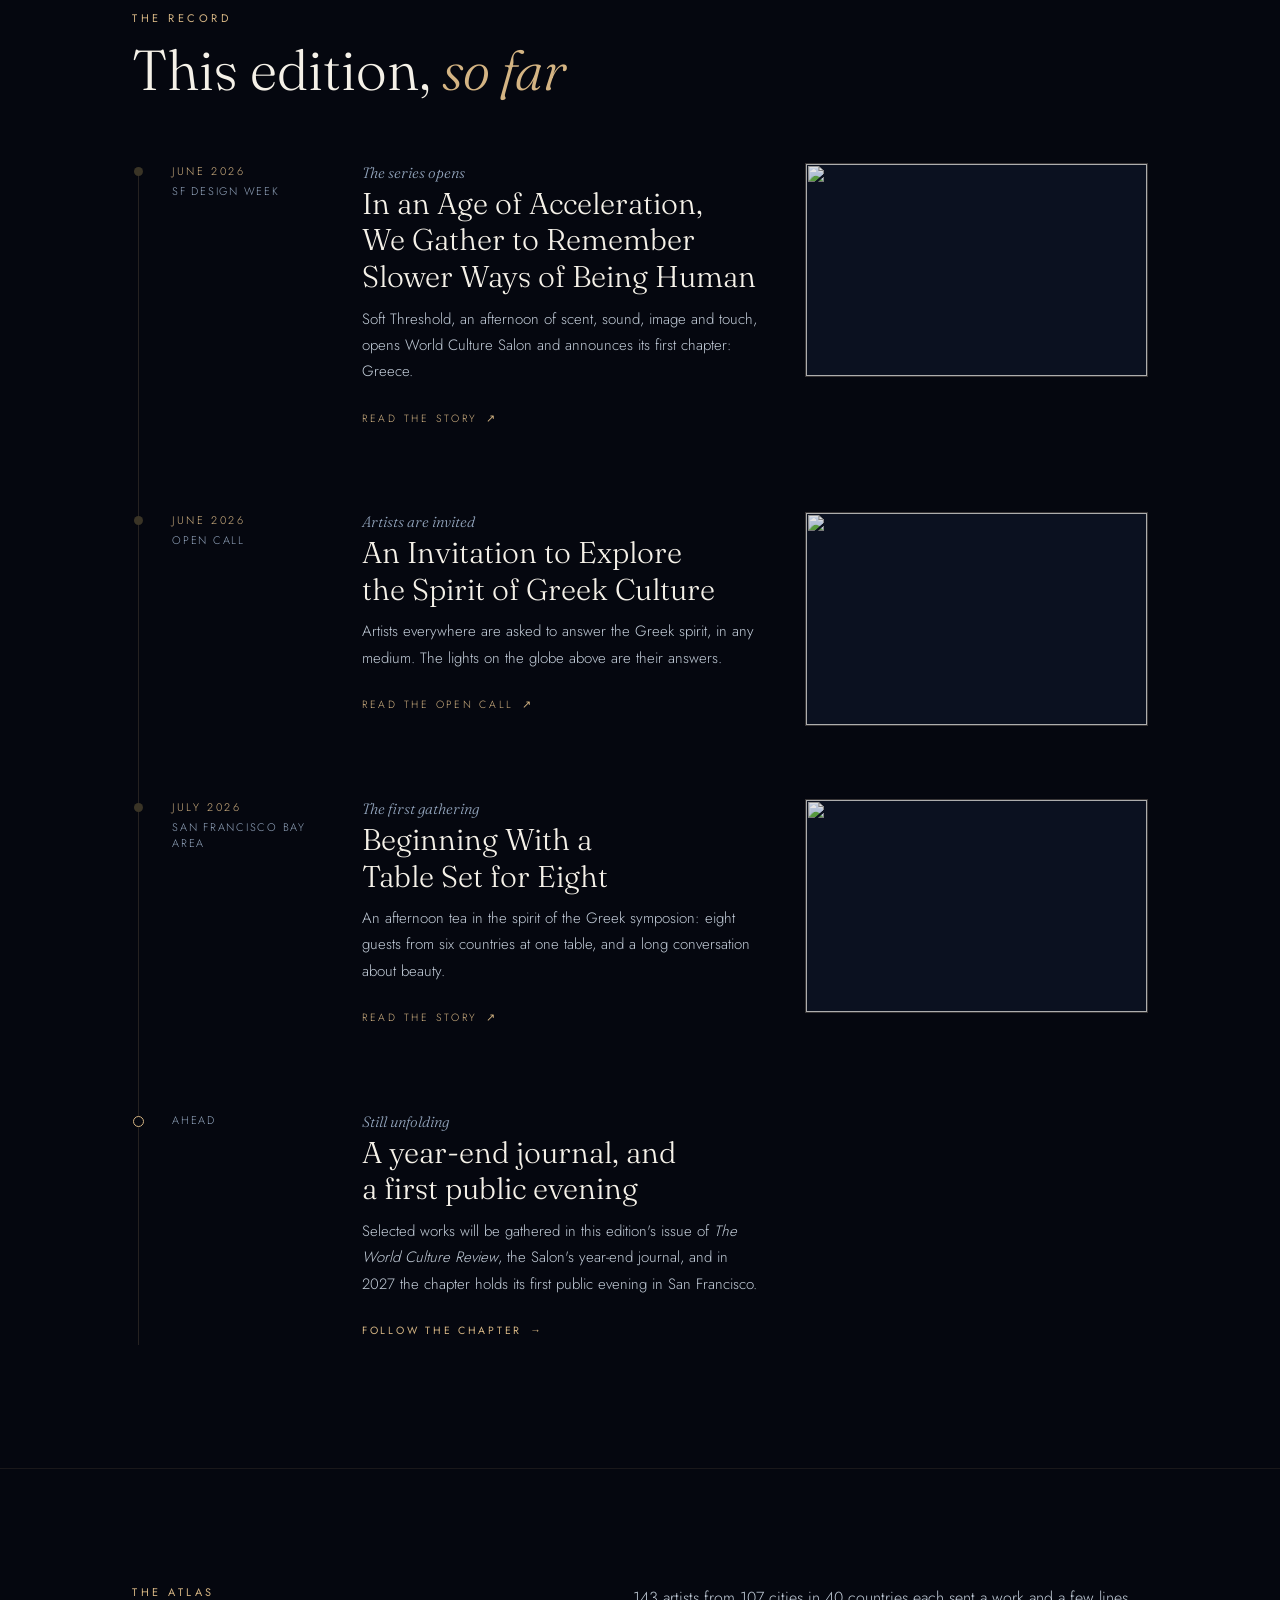
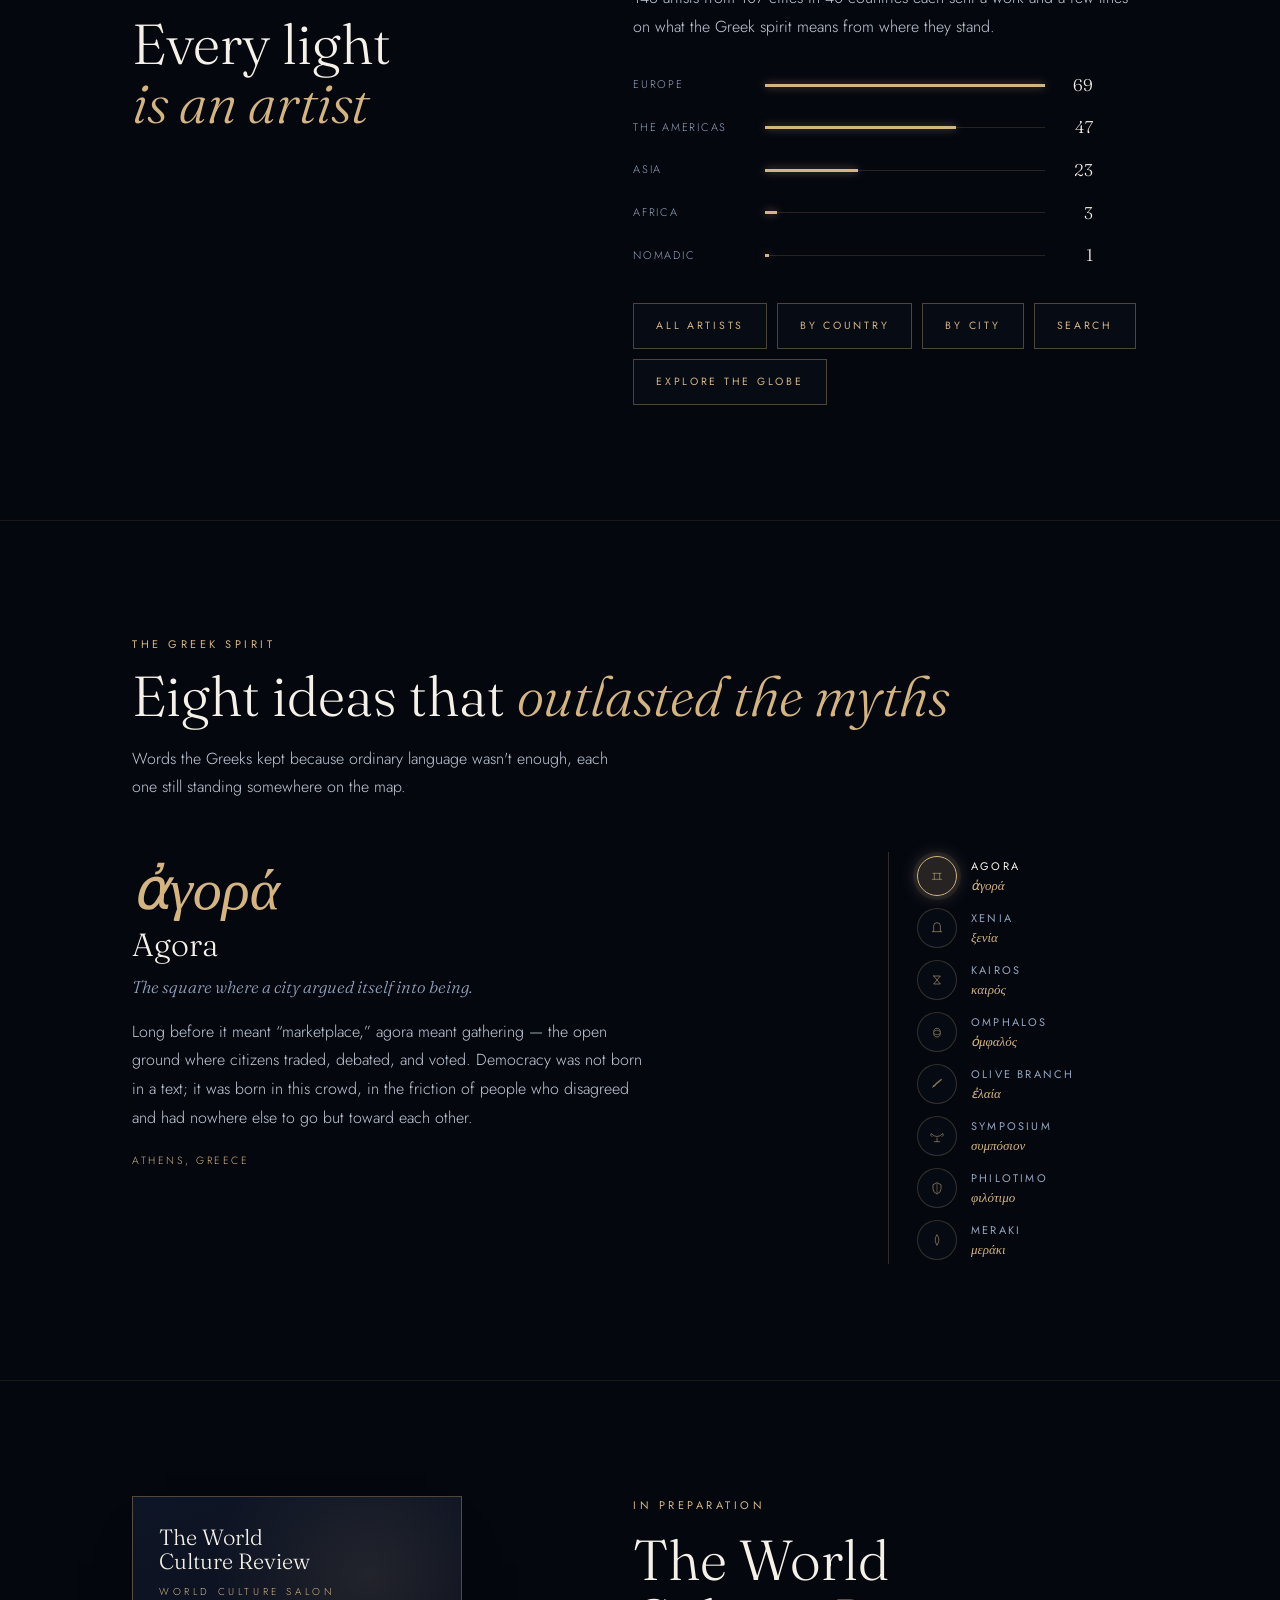
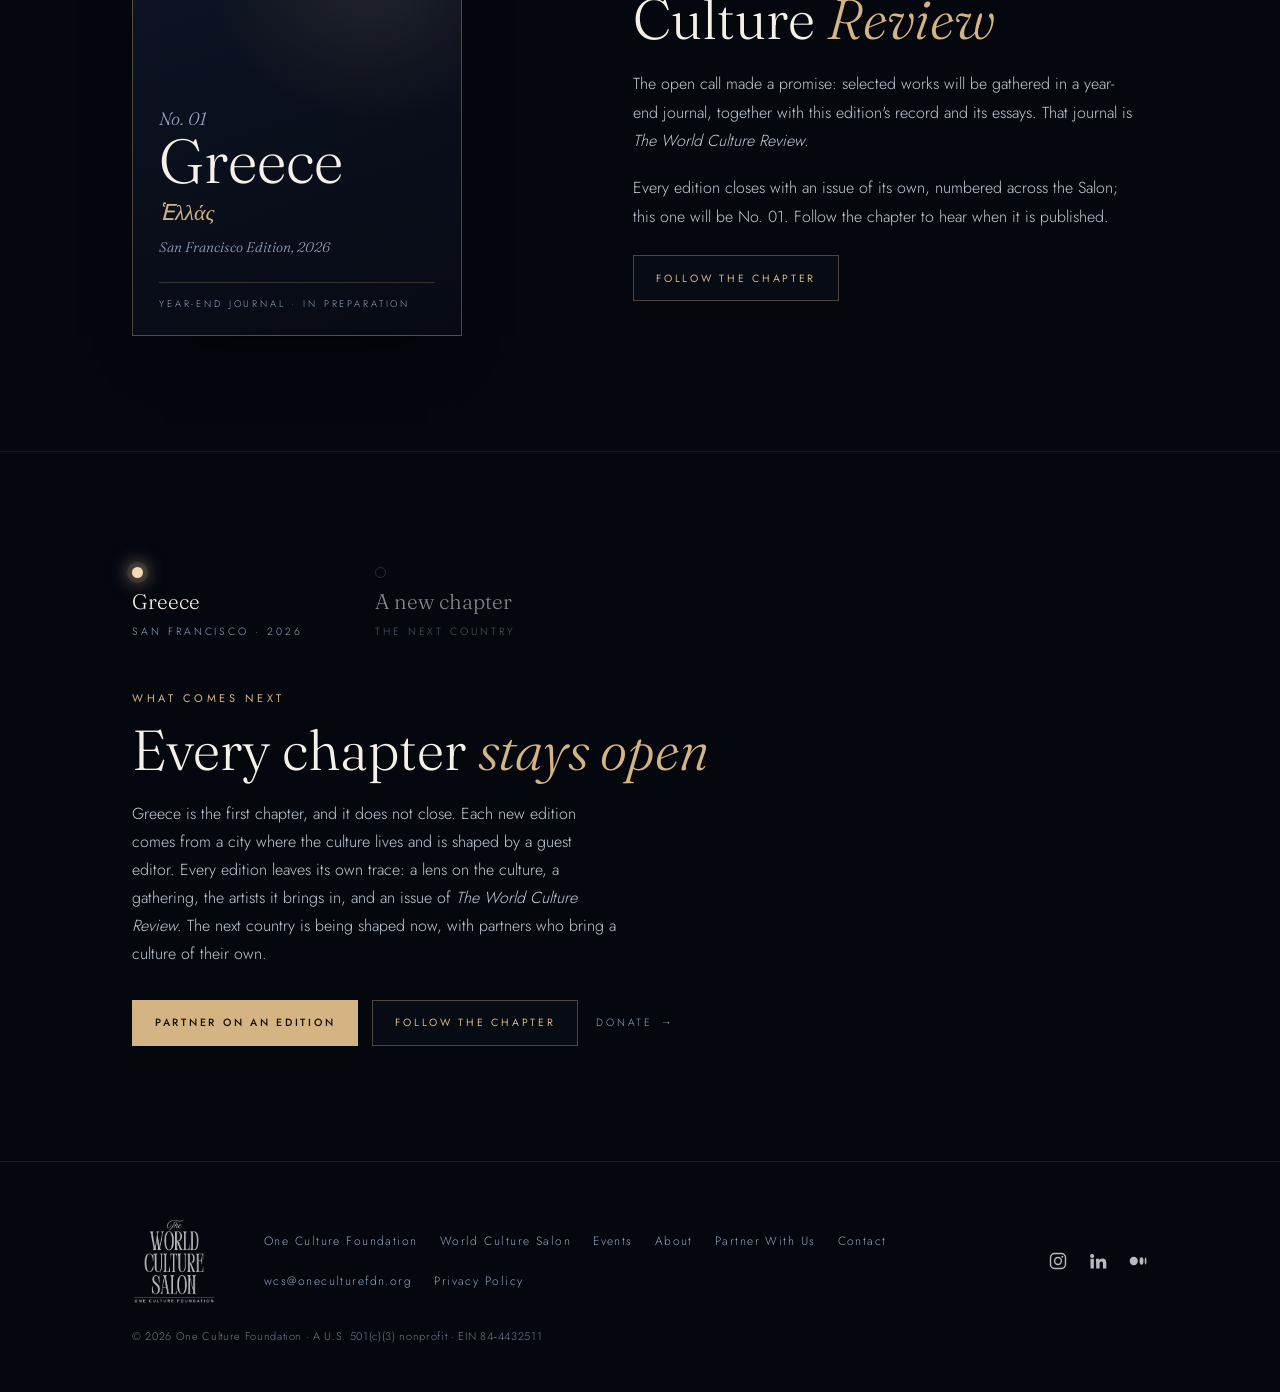
